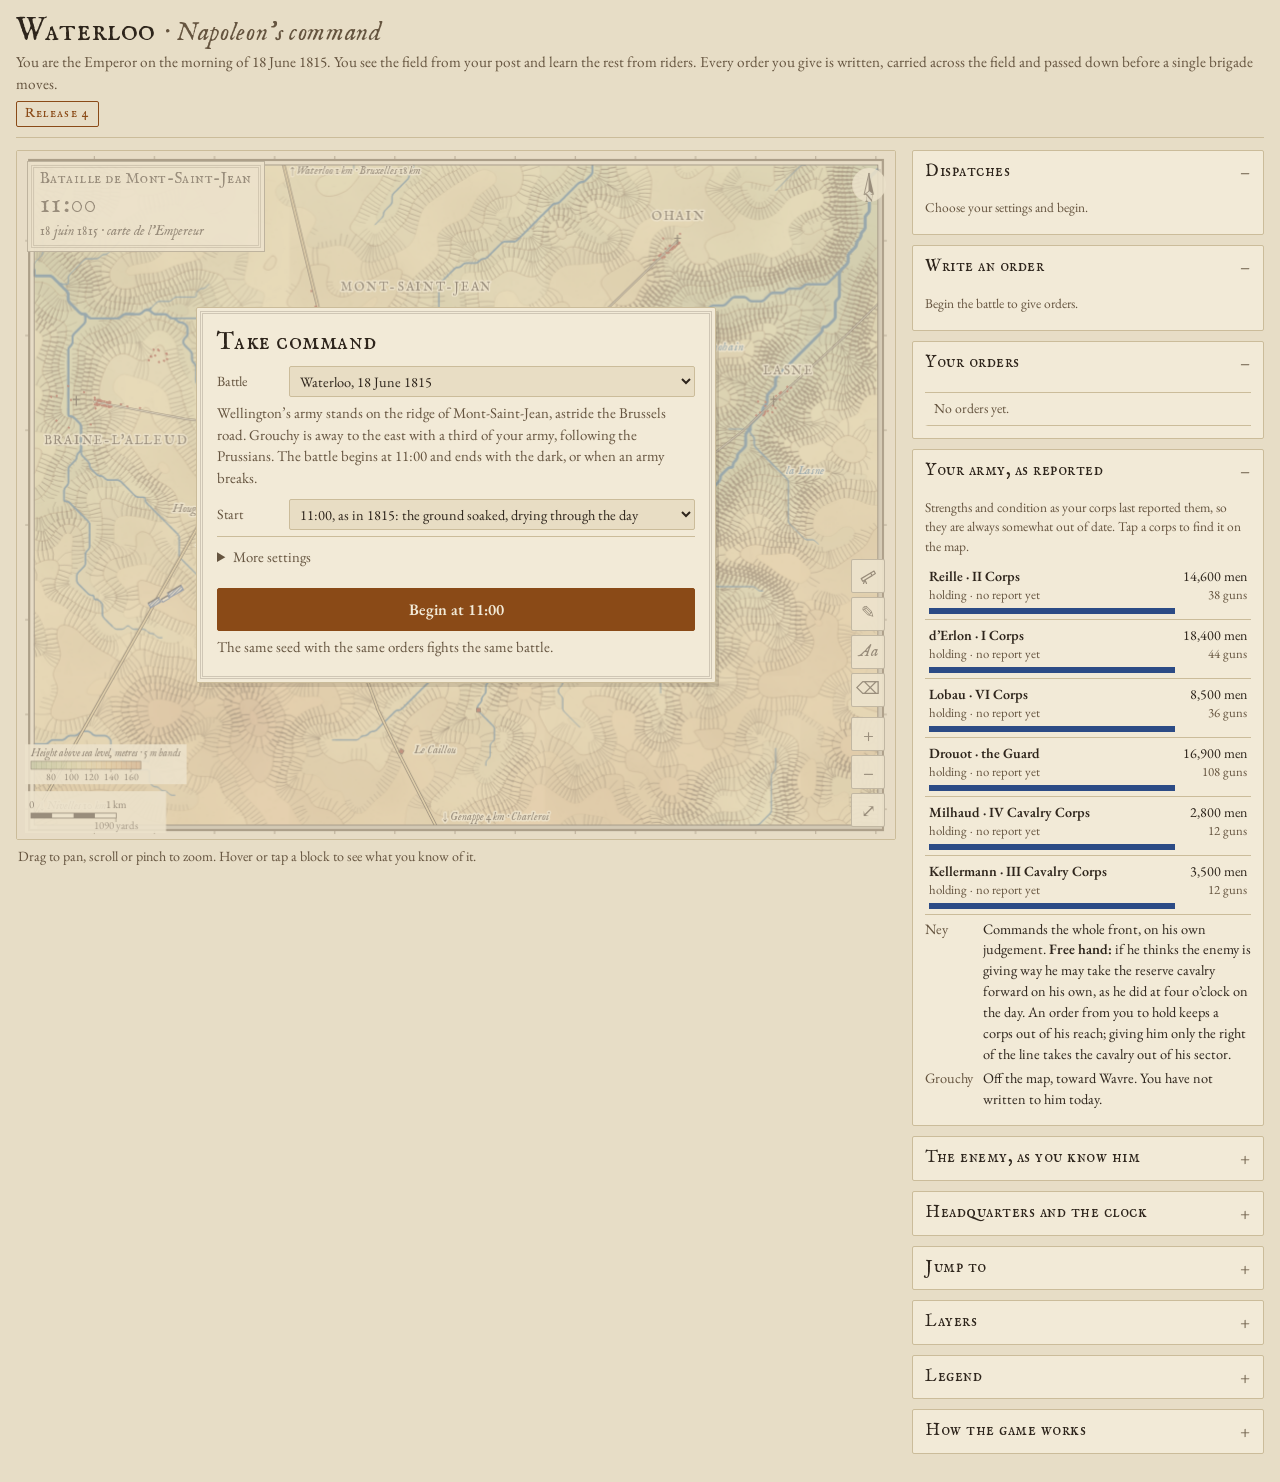
==== index.html @ 926ec971 "Release 4: campaign verdict, orders from the map, causes, and the view contract - stakes.js and a `s" ====
<!doctype html>
<html lang="en">
<head>
<meta charset="utf-8">
<meta name="viewport" content="width=device-width,initial-scale=1,viewport-fit=cover">
<title>Napoleon's Command</title>
<meta name="description" content="Command Napoleon's army at Ligny and Waterloo through riders, reports and orders.">
<meta name="theme-color" content="#e7ddc6" media="(prefers-color-scheme: light)">
<meta name="theme-color" content="#15110d" media="(prefers-color-scheme: dark)">
<meta name="apple-mobile-web-app-capable" content="yes">
<meta name="mobile-web-app-capable" content="yes">
<meta name="apple-mobile-web-app-title" content="Napoleon">
<meta name="apple-mobile-web-app-status-bar-style" content="default">
<link rel="manifest" href="manifest.webmanifest">
<link rel="icon" type="image/png" sizes="192x192" href="icons/icon-192.png">
<link rel="apple-touch-icon" href="icons/apple-touch-icon.png">
<style>
:root{color-scheme:light;padding-top:env(safe-area-inset-top,0px);padding-bottom:env(safe-area-inset-bottom,0px)}
body{margin:0}img{max-width:100%}[hidden]{display:none!important}
@font-face{font-family:'EB Garamond';font-style:normal;font-weight:400;font-display:swap;src:url([data-uri]) format('woff2')}
@font-face{font-family:'EB Garamond';font-style:normal;font-weight:500;font-display:swap;src:url([data-uri]) format('woff2')}
@font-face{font-family:'EB Garamond';font-style:normal;font-weight:600;font-display:swap;src:url([data-uri]) format('woff2')}
@font-face{font-family:'EB Garamond';font-style:italic;font-weight:400;font-display:swap;src:url([data-uri]) format('woff2')}
@font-face{font-family:'IM Fell English';font-style:normal;font-weight:400;font-display:swap;src:url([data-uri]) format('woff2')}
@font-face{font-family:'IM Fell English';font-style:italic;font-weight:400;font-display:swap;src:url([data-uri]) format('woff2')}
@font-face{font-family:'IM Fell English SC';font-style:normal;font-weight:400;font-display:swap;src:url([data-uri]) format('woff2')}
@font-face{font-family:'Monsieur La Doulaise';font-style:normal;font-weight:400;font-display:swap;src:url([data-uri]) format('woff2')}
</style>
</head>
<body>
<meta name="claude:viewport-fit-sides" content="cover">
<style>
:root{
  --bg:#e7ddc6; --fg:#2e251c; --fg-2:#65543f; --fg-3:#6f604b; --line:#cbbc9a; --panel:#f2ead7; --chip:#e8ddc4; --accent:#8a4a17; --focus:#2d4c86;
  --m-paper:#f3ead2; --m-ink:#392c20; --m-hach:#56412d; --m-contour:#9b7a52; --m-water:#3b6a8e; --m-wood:#98a468; --m-woodink:#4b5829;
  --m-build:#983828; --m-road:#e3c98f; --m-fr:#2c4b85; --m-al:#aa2f25; --m-pr:#24262a; --m-flag:#b0601c; --alarm:#a3290f; --m-alarm:#8c2410; --m-debate:#6c4a8a;
  --m-dead:74,50,28; --m-ok:#2e6a3a; --m-no:#b0302a;
  --serif:"EB Garamond", Garamond, "Iowan Old Style", "Palatino Linotype", Georgia, serif;
  --fell:"IM Fell English", "EB Garamond", Garamond, Georgia, serif;
  --fellsc:"IM Fell English SC", "IM Fell English", Garamond, Georgia, serif;
}
@media (prefers-color-scheme: dark){
  :root:not([data-theme="light"]){
    --bg:#15110d; --fg:#ebe0c8; --fg-2:#b9a98c; --fg-3:#9a8a72; --line:#3a3127; --panel:#1d1813; --chip:#2a231b; --accent:#dba45f; --focus:#9db4e0;
    --m-paper:#d5c7a4; --m-ink:#2f241a; --m-hach:#4a3725; --m-contour:#86683f; --m-water:#30597a; --m-wood:#7f8b50; --m-woodink:#3f4a20;
    --m-build:#86301f; --m-road:#cdb179; --m-fr:#24427a; --m-al:#9c281f; --m-pr:#1e2023; --m-flag:#9a5214; --alarm:#f08457; --m-alarm:#8c2410; --m-debate:#5d3e7a;
    --m-dead:58,38,20; --m-ok:#22582c; --m-no:#9c281f;
    color-scheme:dark;
  }
}
:root[data-theme="dark"]{
  --bg:#15110d; --fg:#ebe0c8; --fg-2:#b9a98c; --fg-3:#9a8a72; --line:#3a3127; --panel:#1d1813; --chip:#2a231b; --accent:#dba45f; --focus:#9db4e0;
  --m-paper:#d5c7a4; --m-ink:#2f241a; --m-hach:#4a3725; --m-contour:#86683f; --m-water:#30597a; --m-wood:#7f8b50; --m-woodink:#3f4a20;
  --m-build:#86301f; --m-road:#cdb179; --m-fr:#24427a; --m-al:#9c281f; --m-pr:#1e2023; --m-flag:#9a5214; --alarm:#f08457; --m-alarm:#8c2410; --m-debate:#5d3e7a;
  --m-dead:58,38,20; --m-ok:#22582c; --m-no:#9c281f;
  color-scheme:dark;
}
*{box-sizing:border-box}
body{background:var(--bg);color:var(--fg);font-family:var(--serif);font-size:16px;line-height:1.45;
  padding-left:max(16px, env(safe-area-inset-left, 0px));padding-right:max(16px, env(safe-area-inset-right, 0px));padding-block:14px 28px}
button,select,input{font:inherit;color:inherit}
.top{display:flex;flex-wrap:wrap;align-items:baseline;justify-content:space-between;gap:6px 24px;margin:0 auto 12px;max-width:1500px;border-bottom:1px solid var(--line);padding-bottom:10px}
.top h1{font-family:var(--fellsc);font-weight:400;font-size:clamp(1.45rem,2.6vw,2rem);letter-spacing:.02em;margin:0;line-height:1.1;text-wrap:balance}
.top h1 span{font-family:var(--fell);font-style:italic;color:var(--fg-2);font-size:.8em}
.top p{margin:2px 0 0;color:var(--fg-2);font-size:.95rem}
.stamp{font-family:var(--fellsc);font-size:.85rem;letter-spacing:.08em;color:var(--accent);border:1px solid var(--accent);padding:2px 8px;border-radius:2px;white-space:nowrap}
.layout{display:grid;grid-template-columns:minmax(0,1fr) 352px;gap:16px;max-width:1500px;margin:0 auto;align-items:start}
@media (max-width:980px){.layout{grid-template-columns:minmax(0,1fr)}}
.sheet{min-width:0}
.mapbox{position:relative;height:calc(100dvh - 150px);min-height:440px;border:1px solid var(--line);background:var(--bg);overflow:hidden;touch-action:none;border-radius:2px}
@media (max-width:980px){.mapbox{height:64dvh;min-height:360px}}
#map{display:block;width:100%;height:100%;cursor:grab}
#map.pan{cursor:grabbing}
#map.tool{cursor:crosshair}
.cartouche{position:absolute;left:10px;top:10px;max-width:min(330px,62%);padding:8px 12px 9px;background:color-mix(in srgb,var(--m-paper) 92%,transparent);border:1px solid color-mix(in srgb,var(--m-ink) 55%,transparent);outline:3px double color-mix(in srgb,var(--m-ink) 30%,transparent);outline-offset:-7px;color:var(--m-ink);pointer-events:none}
.cartouche b{display:block;font-family:var(--fellsc);font-weight:400;font-size:.98rem;letter-spacing:.03em;line-height:1.15}
.cartouche i{font-family:var(--fell);font-size:.86rem;display:block;margin-top:2px}
@media (max-width:560px){.cartouche{padding:5px 8px;max-width:58%}.cartouche b{font-size:.78rem}.cartouche i{display:none}}
.zoomctl{position:absolute;right:10px;bottom:12px;display:flex;flex-direction:column;gap:4px}
.zoomctl button{width:34px;height:34px;border:1px solid color-mix(in srgb,var(--m-ink) 50%,transparent);background:color-mix(in srgb,var(--m-paper) 94%,transparent);color:var(--m-ink);font-size:1.15rem;line-height:1;cursor:pointer;border-radius:2px}
.zoomctl button:hover{background:var(--m-paper)}
.zoomctl button:focus-visible,.panel button:focus-visible,.panel input:focus-visible,.panel select:focus-visible,.panel summary:focus-visible{outline:2px solid var(--focus);outline-offset:2px}
.modehint{position:absolute;left:50%;transform:translateX(-50%);bottom:12px;background:var(--m-ink);color:var(--m-paper);padding:5px 12px;font-size:.88rem;border-radius:2px;max-width:calc(100% - 110px);text-align:center}
.tip{position:absolute;pointer-events:none;z-index:5;max-width:300px;background:var(--m-paper);color:var(--m-ink);border:1px solid var(--m-ink);box-shadow:2px 3px 0 color-mix(in srgb,var(--m-ink) 22%,transparent);padding:7px 10px 8px;font-size:.88rem;line-height:1.35}
.tip b{font-family:var(--fellsc);font-weight:400;font-size:1.02rem;letter-spacing:.02em}
.tip .sub{color:color-mix(in srgb,var(--m-ink) 78%,transparent);font-style:italic}
.tip .conf{margin-top:3px;font-size:.8rem;color:var(--m-flag)}
.status{font-size:.88rem;color:var(--fg-2);padding:6px 2px 0;min-height:1.7em;font-variant-numeric:tabular-nums lining-nums}
.panel{display:flex;flex-direction:column;gap:10px;min-width:0}
.panel details{background:var(--panel);border:1px solid var(--line);border-radius:2px}
.panel summary{cursor:pointer;list-style:none;padding:9px 12px;font-family:var(--fellsc);font-size:1.06rem;letter-spacing:.03em;display:flex;justify-content:space-between;align-items:center;gap:8px}
.panel summary::-webkit-details-marker{display:none}
.panel summary::after{content:"+";font-family:var(--serif);color:var(--fg-3)}
.panel details[open] summary::after{content:"−"}
.panel .body{padding:0 12px 12px;font-size:.93rem}
.panel p{margin:.35em 0}
.small{font-size:.84rem;color:var(--fg-2)}
.checks{list-style:none;margin:0;padding:0;display:flex;flex-direction:column;gap:6px}
.checks button{width:100%;text-align:left;background:var(--chip);border:1px solid var(--line);padding:7px 10px;cursor:pointer;border-radius:2px;line-height:1.3}
.checks button:hover{border-color:var(--fg-3)}
.checks b{font-weight:600}
.checks span{display:block;font-size:.84rem;color:var(--fg-2);margin-top:1px}
.layers{display:grid;grid-template-columns:1fr 1fr;gap:4px 10px}
.layers label{display:flex;gap:7px;align-items:center;cursor:pointer;font-size:.92rem}
.layers input{accent-color:var(--accent)}
.seg{display:flex;border:1px solid var(--line);border-radius:2px;overflow:hidden;margin:4px 0 8px}
.seg button{flex:1;border:0;background:transparent;padding:6px 4px;cursor:pointer;font-size:.9rem;color:var(--fg-2)}
.seg button+button{border-left:1px solid var(--line)}
.seg button[aria-pressed="true"]{background:var(--chip);color:var(--fg);font-weight:600}
.row{display:flex;gap:8px;align-items:center;flex-wrap:wrap;margin:5px 0}
.row label{font-size:.88rem;color:var(--fg-2);min-width:68px}
.row select{flex:1;min-width:0;background:var(--chip);border:1px solid var(--line);padding:4px 6px;border-radius:2px}
.btns{display:flex;flex-wrap:wrap;gap:6px;margin-top:6px}
.btns button{background:var(--chip);border:1px solid var(--line);padding:4px 9px;border-radius:2px;cursor:pointer;font-size:.86rem}
.btns button:hover{border-color:var(--fg-3)}
.result{margin-top:8px;font-size:.9rem}
.result .verdict{font-family:var(--fellsc);font-size:1.02rem;letter-spacing:.02em}
.result svg{width:100%;height:auto;display:block;margin-top:6px;background:var(--m-paper);border:1px solid var(--line)}
.unitcard h3{font-family:var(--fellsc);font-weight:400;margin:2px 0 0;font-size:1.15rem}
.unitcard dl{display:grid;grid-template-columns:auto 1fr;gap:2px 10px;margin:6px 0 0;font-size:.9rem}
.unitcard dt{color:var(--fg-2)}
.unitcard dd{margin:0;font-variant-numeric:tabular-nums lining-nums}
table.forces{width:100%;border-collapse:collapse;font-size:.9rem;font-variant-numeric:tabular-nums lining-nums}
table.forces th,table.forces td{padding:3px 4px;border-bottom:1px solid var(--line);text-align:right}
table.forces th:first-child,table.forces td:first-child{text-align:left}
table.forces thead th{font-weight:600;color:var(--fg-2);font-size:.82rem}
.legend{display:grid;grid-template-columns:34px 1fr;gap:5px 9px;align-items:center;font-size:.88rem}
.legend canvas{width:34px;height:18px}
.notes{font-size:.86rem;color:var(--fg-2)}
.notes p{margin:.45em 0}
.notes b{color:var(--fg);font-weight:600}
.dot{display:inline-block;width:.7em;height:.7em;border-radius:50%;vertical-align:baseline;margin-right:4px}
.alarm{color:var(--alarm);font-weight:700;letter-spacing:.02em}
.disp .alarm{color:var(--m-alarm)}
.disp.alarmed{border-left:3px solid var(--m-alarm)}

:root{--p-fr:#2c4b85;--p-al:#aa2f25;--p-pr:#2a2c30;--ok:#2e6a3a;--bad:#a8322a}
@media (prefers-color-scheme: dark){:root:not([data-theme="light"]){--p-fr:#86a3dc;--p-al:#e07a6e;--p-pr:#cfc8bb;--ok:#86c48d;--bad:#e8857a}}
:root[data-theme="dark"]{--p-fr:#86a3dc;--p-al:#e07a6e;--p-pr:#cfc8bb;--ok:#86c48d;--bad:#e8857a}
.cartouche .clock{font-family:var(--fellsc);font-size:1.7rem;letter-spacing:.05em;line-height:1.05;margin:3px 0 1px;font-variant-numeric:tabular-nums lining-nums}
@media (max-width:560px){.cartouche .clock{font-size:1.25rem;margin:1px 0 0}}
@media (min-width:981px){.sheet{position:sticky;top:12px}}
/* ---- replay viewer additions ---- */
.dusk{position:absolute;inset:0;pointer-events:none;background:#0d1730;opacity:0;transition:opacity .6s}
.transport{display:flex;flex-wrap:wrap;gap:6px;margin:2px 0 8px}
.transport button{background:var(--chip);border:1px solid var(--line);padding:6px 11px;border-radius:2px;cursor:pointer;font-size:.92rem}
.transport button:hover:not(:disabled){border-color:var(--fg-3)}
.transport button.primary{background:var(--accent);border-color:var(--accent);color:var(--panel);font-weight:600;min-width:7.5em}
.transport button:disabled{opacity:.55;cursor:default}
.row input[type=number]{flex:1;min-width:0;width:6em;background:var(--chip);border:1px solid var(--line);padding:4px 6px;border-radius:2px;font-variant-numeric:tabular-nums lining-nums}
.row button{background:var(--chip);border:1px solid var(--line);padding:4px 9px;border-radius:2px;cursor:pointer;font-size:.86rem}
.chips{display:flex;flex-wrap:wrap;gap:4px;margin:8px 0 4px}
.chip{font-size:.8rem;padding:1px 8px 1px 6px;border:1px solid var(--line);border-radius:10px;background:var(--chip);white-space:nowrap;display:inline-flex;align-items:center;gap:5px}
.chip::before{content:"";width:.62em;height:.62em;border-radius:50%;border:1px solid var(--fg-3)}
.chip.fr::before{background:var(--p-fr);border-color:var(--p-fr)}
.chip.al::before{background:var(--p-al);border-color:var(--p-al)}
table.forces tr.mrow td{padding-top:0;text-align:left}
table.forces tbody tr:not(.mrow) td{border-bottom:0;padding-bottom:1px}
.mbar{position:relative;height:7px;background:var(--chip);border:1px solid var(--line);margin:2px 0 1px;overflow:visible}
.mbar i{position:absolute;left:0;top:0;bottom:0;transition:width .3s}
.mbar em{position:absolute;top:-3px;bottom:-3px;width:1px;background:var(--fg-3)}
table.moments{margin-top:10px}
table.moments td:nth-child(2){font-weight:600}
.events{list-style:none;margin:6px 0 0;padding:0;max-height:380px;overflow:auto;font-size:.88rem;border-top:1px solid var(--line)}
.events li{display:grid;grid-template-columns:3.1em minmax(0,1fr);gap:6px;padding:4px 4px 4px 6px;border-bottom:1px solid var(--line);border-left:3px solid transparent;cursor:default}
.events li[data-unit],.events li[data-sp]{cursor:pointer}
.events li[data-unit]:hover,.events li[data-sp]:hover{background:var(--chip)}
.events li time{color:var(--fg-3);font-variant-numeric:tabular-nums lining-nums}
.events li.imp span{font-weight:600}
.events li.secret span{font-style:italic;color:var(--fg-2)}
.events li.s-FR{border-left-color:var(--p-fr)}
.events li.s-AL{border-left-color:var(--p-al)}
.events li.s-PR{border-left-color:var(--p-pr)}
.events li.c-end span{font-family:var(--fellsc);font-weight:400;letter-spacing:.02em}
.tscroll{overflow-x:auto;margin:6px 0}
.cals{display:flex;flex-direction:column;margin:8px 0;border-top:1px solid var(--line)}
.cal{padding:6px 0 7px;border-bottom:1px solid var(--line)}
.cal-h{display:flex;justify-content:space-between;gap:10px;align-items:baseline;font-weight:600}
.cal-h em{font-style:normal;font-size:.82rem;white-space:nowrap;font-variant-numeric:tabular-nums lining-nums}
.cal-h em.ok{color:var(--ok)}.cal-h em.meh{color:var(--accent)}.cal-h em.bad{color:var(--bad)}.cal-h em.na{color:var(--fg-3);font-weight:400}
.cal-v{font-size:.88rem;font-variant-numeric:tabular-nums lining-nums}
.cal-t{font-size:.82rem;color:var(--fg-2)}
.panel ul.small{padding-left:1.1em;margin:.3em 0 .6em}
.panel ul.small li{margin:.2em 0}
.sectors{display:grid;grid-template-columns:1fr 1fr;gap:5px}
.sectors button{background:var(--chip);border:1px solid var(--line);padding:5px 8px;border-radius:2px;cursor:pointer;text-align:left;font-size:.88rem}
.sectors button:hover{border-color:var(--fg-3)}
.panel button:focus-visible,.panel input:focus-visible{outline:2px solid var(--focus);outline-offset:2px}
.inbox,.orders{list-style:none;margin:6px 0 0;padding:0;max-height:440px;overflow:auto;border-top:1px solid var(--line);font-size:.88rem}
.inbox li,.orders li{display:grid;grid-template-columns:3.1em minmax(0,1fr);gap:6px;padding:6px 4px 6px 6px;border-bottom:1px solid var(--line);border-left:3px solid transparent}
.inbox li time,.orders li time{color:var(--fg-3);font-variant-numeric:tabular-nums lining-nums}
.inbox li p,.orders li p{margin:.15em 0 0}
.inbox li b,.orders li b{font-weight:600}
.inbox li.decide{border-left-color:var(--accent)}
.inbox li.decide b::before{content:"★ ";color:var(--accent)}
.inbox li.k-sound b,.inbox li.k-sight b{font-style:italic;font-weight:500}
.inbox .lag{color:var(--fg-3);font-size:.8rem}
.chip2{display:inline-block;margin-left:6px;font-size:.75rem;padding:0 7px;border:1px solid var(--line);border-radius:8px;background:var(--chip);color:var(--fg-2);white-space:nowrap;vertical-align:1px}
.chip2.ok{color:var(--ok)}
.orders .bad{color:var(--bad)}
.orders li.st-lost b{text-decoration:line-through;color:var(--fg-2)}
.panel details.inner{background:transparent;border:0;border-top:1px solid var(--line);border-radius:0;margin-top:6px}
.panel details.inner summary{font-family:var(--serif);font-size:.92rem;font-weight:600;letter-spacing:0;padding:8px 0}

/* ---- the game screen ---- */
:root{--m-order:#7b2a9e;--order:#7b2a9e}
@media (prefers-color-scheme: dark){:root:not([data-theme="light"]){--m-order:#6f2391;--order:#c69be0}}
:root[data-theme="dark"]{--m-order:#6f2391;--order:#c69be0}
.mapbox{height:calc(100dvh - 210px)}
@media (max-width:980px){.mapbox{height:60dvh}}
.runbar{display:flex;flex-wrap:wrap;align-items:center;gap:8px;margin-top:8px;background:var(--m-paper);border:1px solid color-mix(in srgb,var(--m-ink) 45%,transparent);color:var(--m-ink);padding:6px 6px 6px 12px;border-radius:2px}
.runbar .runtxt{flex:1;min-width:0;font-size:.95rem;line-height:1.25;font-variant-numeric:tabular-nums lining-nums}
.runbar .runtxt b{font-family:var(--fellsc);font-weight:400;letter-spacing:.02em;font-size:1.08rem}
.runbar button{border:1px solid color-mix(in srgb,var(--m-ink) 50%,transparent);background:transparent;color:var(--m-ink);padding:8px 14px;border-radius:2px;cursor:pointer;font-size:.95rem;white-space:nowrap}
.runbar button.primary{background:var(--m-ink);color:var(--m-paper);border-color:var(--m-ink);font-weight:600;min-width:8em}
.runbar button:disabled{opacity:.5;cursor:default}
.runbar button:focus-visible{outline:2px solid var(--focus);outline-offset:2px}
@media (min-width:981px){.runbar .ghost{display:none}}
@media (max-width:560px){.runbar{padding-left:9px}.runbar .runtxt{font-size:.86rem}.runbar button{padding:8px 10px}}
.setup{position:absolute;inset:0;display:flex;align-items:flex-start;justify-content:center;padding:16px;overflow:auto;background:color-mix(in srgb,var(--bg) 55%,transparent);z-index:6}
.setupcard{margin:auto 0;width:min(520px,100%);background:var(--panel);border:1px solid var(--line);outline:3px double color-mix(in srgb,var(--fg) 18%,transparent);outline-offset:-7px;padding:18px 20px 14px;border-radius:2px;box-shadow:3px 4px 0 color-mix(in srgb,var(--fg) 12%,transparent)}
.setupcard h2{font-family:var(--fellsc);font-weight:400;font-size:1.5rem;margin:0 0 4px;letter-spacing:.02em}
.setupcard p{margin:.3em 0 .7em;color:var(--fg-2);font-size:.93rem}
.setupcard .row label{min-width:64px}
.setupcard select{font-size:.9rem}
.setupcard .begin{display:block;width:100%;margin:12px 0 4px;background:var(--accent);color:var(--panel);border:1px solid var(--accent);padding:9px;border-radius:2px;font-weight:600;font-size:1rem;cursor:pointer;font-family:var(--serif)}
.setupcard .begin:focus-visible,.setupcard select:focus-visible,.setupcard input:focus-visible,.setupcard button:focus-visible{outline:2px solid var(--focus);outline-offset:2px}
.setupcard .row button{background:var(--chip);border:1px solid var(--line);padding:4px 9px;border-radius:2px;cursor:pointer;font-size:.86rem}
.panel summary .count{font-family:var(--serif);font-size:.82rem;color:var(--accent);letter-spacing:0;margin-left:auto;margin-right:6px}
/* dispatches at a stop */
.stopcards{display:flex;flex-direction:column;gap:8px}
.stophead{font-size:.84rem;color:var(--fg-2);display:flex;justify-content:space-between;gap:8px;align-items:baseline;border-bottom:1px solid var(--line);padding-bottom:4px}
.stophead b{font-family:var(--fellsc);font-weight:400;font-size:1.02rem;color:var(--fg);letter-spacing:.02em}
.disp{background:var(--m-paper);color:var(--m-ink);border:1px solid color-mix(in srgb,var(--m-ink) 30%,transparent);border-left:3px solid color-mix(in srgb,var(--m-ink) 30%,transparent);padding:7px 10px 8px;border-radius:2px;font-size:.92rem;line-height:1.4}
.disp.decide{border-left-color:var(--m-flag)}
.disp header{display:flex;flex-wrap:wrap;justify-content:space-between;gap:2px 10px;align-items:baseline}
.disp header b{font-family:var(--fellsc);font-weight:400;font-size:1.02rem;letter-spacing:.02em}
.disp.decide header b::before{content:"★ ";color:var(--m-flag)}
.disp header time{font-size:.8rem;color:color-mix(in srgb,var(--m-ink) 75%,transparent);font-variant-numeric:tabular-nums lining-nums}
.disp p{margin:.3em 0 0}
.disp ul{margin:.3em 0 0;padding-left:1.1em}
.disp ul li{margin:.1em 0}
.disp.k-sound p,.disp.k-sight li,.disp.k-sight p{font-style:italic}
.dact{display:flex;flex-wrap:wrap;gap:6px;margin-top:6px}
.dact button{background:transparent;border:1px solid color-mix(in srgb,var(--m-ink) 40%,transparent);color:var(--m-ink);padding:2px 9px;border-radius:2px;cursor:pointer;font-size:.82rem}
.dact button:hover{background:color-mix(in srgb,var(--m-ink) 8%,transparent)}
.brief{background:var(--chip);border:1px solid var(--line);padding:9px 11px;border-radius:2px;font-size:.92rem}
.brief p{margin:.35em 0}
.brief ul{margin:.3em 0;padding-left:1.1em}
/* the order builder */
.ob .row label{min-width:72px}
.ob .row select{max-width:100%}
.ob .sub{margin:2px 0 6px 80px;font-size:.84rem;color:var(--fg-2)}
@media (max-width:420px){.ob .sub{margin-left:0}}
.ob .pickbtn,.ob .mini{background:var(--chip);border:1px solid var(--line);padding:4px 9px;border-radius:2px;cursor:pointer;font-size:.86rem;white-space:nowrap}
.ob .pickbtn[aria-pressed="true"]{background:var(--accent);color:var(--panel);border-color:var(--accent)}
.ob fieldset{border:1px solid var(--line);border-radius:2px;margin:8px 0;padding:4px 10px 8px}
.ob legend{font-size:.84rem;color:var(--fg-2);padding:0 4px}
.ob .checks2{display:grid;grid-template-columns:1fr;gap:2px;max-height:210px;overflow:auto;margin-top:4px}
.ob .checks2 label{display:flex;gap:7px;align-items:baseline;font-size:.88rem;cursor:pointer;min-width:0}
.ob .checks2 label span{color:var(--fg-2);font-size:.8rem;margin-left:auto;white-space:nowrap;padding-left:6px}
.ob .checks2 h4{margin:6px 0 1px;font-size:.8rem;font-weight:600;color:var(--fg-2);letter-spacing:.04em;text-transform:uppercase}
.ob input[type=checkbox],.ob input[type=radio]{accent-color:var(--accent)}
.ob .radios{display:flex;flex-wrap:wrap;gap:4px 14px;font-size:.9rem}
.ob .radios label{display:flex;gap:5px;align-items:center;cursor:pointer;min-width:0;color:var(--fg)}
.ob .cond{display:flex;flex-wrap:wrap;gap:6px;align-items:center;margin:4px 0;font-size:.9rem}
.ob .cond select{flex:0 1 auto;background:var(--chip);border:1px solid var(--line);padding:3px 5px;border-radius:2px;min-width:0;max-width:100%}
.ob .cond .x{background:transparent;border:0;color:var(--fg-3);cursor:pointer;font-size:1.05rem;padding:0 4px}
.ob .addc{display:flex;flex-wrap:wrap;gap:5px;margin-top:4px}
.preview{margin-top:10px;background:var(--m-paper);color:var(--m-ink);border:1px solid color-mix(in srgb,var(--m-ink) 35%,transparent);padding:9px 11px 10px;border-radius:2px}
.preview .otext{font-family:var(--fell);font-style:italic;font-size:1.02rem;line-height:1.35}
.preview .err{color:var(--m-no);font-size:.9rem}
.preview .meter{display:flex;align-items:center;gap:8px;margin-top:8px;font-size:.86rem;font-variant-numeric:tabular-nums lining-nums}
.preview .meter i{flex:1;height:7px;border:1px solid color-mix(in srgb,var(--m-ink) 40%,transparent);position:relative;background:transparent}
.preview .meter i b{position:absolute;left:0;top:0;bottom:0;background:var(--m-ink)}
.preview .times{font-size:.84rem;margin-top:5px;color:color-mix(in srgb,var(--m-ink) 80%,transparent)}
.preview .send{display:block;width:100%;margin-top:9px;background:var(--m-ink);color:var(--m-paper);border:1px solid var(--m-ink);padding:8px;border-radius:2px;font-weight:600;cursor:pointer;font-family:var(--serif);font-size:.98rem}
.preview .send:disabled{opacity:.45;cursor:default}
.preview .send:focus-visible{outline:2px solid var(--focus);outline-offset:2px}
.sentnote{font-size:.86rem;color:var(--ok);margin-top:6px}
/* orders and army */
.orders li.none{display:block;color:var(--fg-2);font-size:.86rem}
.ob .pickrow{margin:-2px 0 6px 80px}
@media (max-width:420px){.ob .pickrow{margin-left:0}}
.orders li .tear{margin-left:6px;background:transparent;border:1px solid var(--line);border-radius:2px;padding:0 7px;font-size:.78rem;cursor:pointer;color:var(--fg-2)}
.orders li.st-cancelled b{text-decoration:line-through;color:var(--fg-2)}
.armyt{width:100%;border-collapse:collapse;font-size:.88rem;font-variant-numeric:tabular-nums lining-nums}
.armyt td{padding:5px 4px;border-bottom:1px solid var(--line);vertical-align:top}
.armyt td:first-child{width:100%}
.armyt tr[data-corps]{cursor:pointer}
.armyt tr[data-corps]:hover td{background:var(--chip)}
.armyt .nm{font-weight:600}
.armyt .sm{display:block;font-size:.8rem;color:var(--fg-2)}
.armyt td.num{text-align:right;white-space:nowrap}
.cond3{display:flex;gap:2px;margin-top:3px}
.cond3 i{height:6px;display:block}
.cond3 .s{background:var(--p-fr)}.cond3 .h{background:color-mix(in srgb,var(--p-fr) 45%,transparent)}.cond3 .b{background:var(--line)}
.kv{display:grid;grid-template-columns:auto 1fr;gap:3px 10px;font-size:.9rem;margin:4px 0}
.kv dt{color:var(--fg-2)}
.kv dd{margin:0}
.verdict-g{font-family:var(--fellsc);font-size:1.35rem;line-height:1.15;letter-spacing:.02em;margin:2px 0}
.panel .body .bigbtn{display:block;width:100%;margin:10px 0 2px;background:var(--accent);color:var(--panel);border:1px solid var(--accent);padding:8px;border-radius:2px;font-weight:600;cursor:pointer;font-family:var(--serif);font-size:.98rem}
.hiddenlist{list-style:none;margin:6px 0 0;padding:0;font-size:.88rem;border-top:1px solid var(--line)}
.hiddenlist li{display:grid;grid-template-columns:3.1em minmax(0,1fr);gap:6px;padding:4px 2px;border-bottom:1px solid var(--line)}
.hiddenlist li time{color:var(--fg-3);font-variant-numeric:tabular-nums lining-nums}
.ordtab td{font-size:.84rem}
.ordtab td:first-child{min-width:12em}
.unitcard .tipcard>b{font-family:var(--fellsc);font-weight:400;font-size:1.12rem;letter-spacing:.02em}
.unitcard .sub{color:var(--fg-2);font-style:italic}
.unitcard .conf{font-size:.84rem;color:var(--accent);margin-top:3px}
.orders li[data-oid]{cursor:pointer}
.orders li[data-oid]:hover{background:var(--chip)}
.orders li.sel{background:var(--chip);border-left-color:var(--order)}
.orders li:focus-visible{outline:2px solid var(--focus);outline-offset:-2px}
.stepper{display:flex;flex-wrap:wrap;align-items:baseline;gap:1px 5px;margin:3px 0 1px;font-size:.78rem;color:var(--fg-3);font-variant-numeric:tabular-nums lining-nums}
.stepper i{font-style:normal;color:var(--fg-3)}
.stepper span.on{color:var(--fg-2)}
.stepper span.cur{color:var(--order);font-weight:600}
.disp.clickable{cursor:pointer}
.disp.clickable:hover{border-color:color-mix(in srgb,var(--m-ink) 55%,transparent)}
.disp.sel{outline:2px solid var(--m-flag);outline-offset:1px}
.disp li[data-li]{cursor:pointer;border-radius:2px;padding:0 3px;margin-left:-3px}
.disp li[data-li]:hover{background:color-mix(in srgb,var(--m-flag) 12%,transparent)}
.disp li.on{background:color-mix(in srgb,var(--m-flag) 22%,transparent)}
.dact .mapbtn{border-color:var(--m-flag);color:var(--m-ink)}
.dact .mapbtn[aria-pressed="true"]{background:var(--m-flag);color:var(--m-paper);border-color:var(--m-flag)}
.inbox li.clickable{cursor:pointer}
.inbox li.clickable:hover{background:var(--chip)}
.inbox li.sel{background:var(--chip);border-left-color:var(--accent)}
.unitcard .corpsbox{margin-top:8px;padding-top:7px;border-top:1px solid var(--line);font-size:.88rem}
.unitcard .corpsbox b{display:block;font-family:var(--fellsc);font-weight:400;font-size:1rem;letter-spacing:.02em}
.letter{background:var(--chip);border:1px solid var(--line);border-left:3px solid var(--order);padding:6px 9px;margin:4px 0 8px;font-size:.88rem;border-radius:2px}
.letter b{font-family:var(--fellsc);font-weight:400;font-size:1rem}
.letter ol{margin:3px 0 0;padding-left:1.3em}
.letter li{margin:2px 0}
.letter li.now{color:var(--order);font-style:italic}
.letter .x{background:transparent;border:0;color:var(--fg-3);cursor:pointer;font-size:1rem;padding:0 4px}
.preview .then{display:block;width:100%;margin-top:6px;background:transparent;color:var(--m-ink);border:1px solid color-mix(in srgb,var(--m-ink) 45%,transparent);padding:7px;border-radius:2px;cursor:pointer;font-family:var(--serif);font-size:.92rem}
.preview .then:focus-visible{outline:2px solid var(--focus);outline-offset:2px}
.stepno{display:block;font-size:.75rem;color:var(--order);letter-spacing:.04em;text-transform:uppercase;font-weight:600}
.otl{margin:2px 0 8px}
.otlsvg{width:100%;height:auto;display:block;font-family:var(--serif)}
.otlsvg .tk{stroke:var(--line);stroke-width:1}
.otlsvg .tkl{font-size:9px;fill:var(--fg-3);text-anchor:middle}
.otlsvg .lab{font-size:10px;fill:var(--fg-2)}
.otlsvg .row.sel .lab,.otlsvg .row.draft .lab{fill:var(--order);font-weight:600}
.otlsvg .hit{fill:transparent;cursor:pointer}
.otlsvg .row[data-oid]:hover .hit{fill:var(--chip)}
.otlsvg .sw{fill:var(--fg-3);opacity:.55}
.otlsvg .sr{fill:var(--order);opacity:.3}
.otlsvg .sp{fill:var(--order);opacity:.16}
.otlsvg .sc{fill:none;stroke:var(--order);stroke-dasharray:3 2;opacity:.8}
.otlsvg .open{stroke:var(--order);stroke-dasharray:2 3;opacity:.7}
.otlsvg .q{font-size:10px;fill:var(--fg-3);text-anchor:end}
.otlsvg .exr{stroke:var(--order);stroke-width:2}
.otlsvg .exd{fill:var(--panel);stroke:var(--order);stroke-width:1.4}
.otlsvg .ack{fill:none;stroke:var(--ok);stroke-width:1.8}
.otlsvg .real{fill:var(--order)}
.otlsvg .done{fill:var(--ok);stroke:var(--panel);stroke-width:1}
.otlsvg .now{stroke:var(--bad);stroke-width:1.4}
.otlkey{display:flex;flex-wrap:wrap;gap:2px 10px;font-size:.75rem;color:var(--fg-2);margin-top:2px}
.otlkey span{display:inline-flex;align-items:center;gap:4px}
.otlkey .k{display:inline-block;width:14px;height:7px}
.otlkey .k.sw{background:var(--fg-3);opacity:.55}.otlkey .k.sr{background:var(--order);opacity:.3}.otlkey .k.sp{background:var(--order);opacity:.16}.otlkey .k.sc{border:1px dashed var(--order)}.otlkey .k.exd{width:8px;height:8px;transform:rotate(45deg);border:1.4px solid var(--order)}.otlkey .k.real{background:var(--order)}
.viewbar{display:flex;align-items:center;gap:10px;flex-wrap:wrap;margin-top:6px}
.viewbar .vb-lab{font-family:var(--fellsc);font-size:.95rem;color:var(--accent);letter-spacing:.03em}
.viewbar .seg{margin:0;flex:1;min-width:240px;max-width:420px;background:var(--panel)}

/* 5e: clock controls beside Continue */
.runbar .rideon{display:flex;gap:6px;align-items:center;flex-wrap:wrap}
.runbar .rideon[hidden],.runbar select[hidden]{display:none}
.runbar select.speed{max-width:15em}
.runbar .stopkinds{flex-basis:100%;order:5;margin:2px 0 0;padding:6px 8px;border:1px dashed color-mix(in srgb,var(--m-ink) 35%,transparent);border-radius:2px;display:flex;flex-wrap:wrap;gap:4px 14px;font-size:.88rem}
.runbar .stopkinds[hidden]{display:none}
.runbar .stopkinds label{display:flex;gap:5px;align-items:center;cursor:pointer}
.runbar .stopkinds input{accent-color:var(--m-ink)}
.runbar select{font:inherit;font-size:.9rem;padding:6px 4px;background:var(--m-paper);color:var(--m-ink);border:1px solid color-mix(in srgb,var(--m-ink) 40%,transparent);border-radius:2px;max-width:12em}
.vh{position:absolute!important;width:1px;height:1px;overflow:hidden;clip:rect(0 0 0 0);clip-path:inset(50%);white-space:nowrap}
@media (max-width:700px){.runbar .rideon{order:3;flex-basis:100%}}
.preview .warn{color:var(--m-no)}

/* ---------- the after-action report (step 6) ---------- */
.aar{max-width:1500px;margin:18px auto 0;background:var(--panel);border:1px solid var(--line);border-radius:2px;padding:14px 18px 18px}
.aar-top{border-bottom:1px solid var(--line);padding-bottom:8px}
.aar h2{font-family:var(--fellsc);font-weight:400;font-size:1.5rem;letter-spacing:.02em;margin:0;text-wrap:balance}
.aar h3{font-family:var(--fellsc);font-weight:400;font-size:1.15rem;letter-spacing:.03em;margin:0 0 2px}
.aar-top p{margin:4px 0 0;max-width:75ch}
.aar-part{margin-top:16px}
.aar-part>p{max-width:80ch;margin:2px 0 6px}
.aar-chart{border:1px solid var(--line);background:var(--m-paper)}
.aarsvg{display:block;font-family:var(--serif)}
.aarsvg text{fill:var(--m-ink);font-size:11px}
.aarsvg .hr{stroke:color-mix(in srgb,var(--m-ink) 14%,transparent);stroke-width:1}
.aarsvg .hrl{font-size:10px;text-anchor:middle;fill:color-mix(in srgb,var(--m-ink) 70%,transparent);font-variant-numeric:tabular-nums lining-nums}
.aarsvg .sec{font-family:var(--fellsc);font-size:12.5px}
.aarsvg .sub,.aarsvg .rowl{font-size:10.5px;fill:color-mix(in srgb,var(--m-ink) 70%,transparent)}
.aarsvg .base{stroke:color-mix(in srgb,var(--m-ink) 35%,transparent)}
.aarsvg .ln{fill:none;stroke-width:2}
.aarsvg .ln.fr{stroke:var(--m-fr)}.aarsvg .ln.al{stroke:var(--m-al)}.aarsvg .ln.pr{stroke:var(--m-pr);stroke-dasharray:5 3}
.aarsvg .lnl{font-size:10.5px;font-weight:600}
.aarsvg .lnl.fr{fill:var(--m-fr)}.aarsvg .lnl.al{fill:var(--m-al)}.aarsvg .lnl.pr{fill:var(--m-pr)}
.aarsvg .ord .hit{fill:transparent}
.aarsvg .ord:hover .hit{fill:color-mix(in srgb,var(--m-ink) 7%,transparent)}
.aarsvg .ob{stroke:var(--m-order);stroke-width:3;stroke-linecap:round}
.aarsvg .ord.open .ob{stroke-dasharray:2 4;stroke-width:2}
.aarsvg .os{fill:var(--m-paper);stroke:var(--m-order);stroke-width:1.4}
.aarsvg .oa{fill:var(--m-order)}
.aarsvg .ol{font-size:10.5px}
.aarsvg .tr.h-FR{fill:var(--m-fr)}.aarsvg .tr.h-AL{fill:var(--m-al)}.aarsvg .tr.h-PR{fill:var(--m-pr)}.aarsvg .tr.h-no{fill:color-mix(in srgb,var(--m-ink) 25%,transparent)}
.aarsvg .kn{opacity:.45}.aarsvg .kn.h-FR{fill:var(--m-fr)}.aarsvg .kn.h-AL{fill:var(--m-al)}.aarsvg .kn.h-PR{fill:var(--m-pr)}.aarsvg .kn.h-no{fill:color-mix(in srgb,var(--m-ink) 25%,transparent)}
.aarsvg .lag{stroke:var(--m-flag);stroke-width:1.4;stroke-dasharray:3 2}
.aarsvg .tp circle{fill:var(--m-ink);stroke:var(--m-paper);stroke-width:1}
.aarsvg .tp.FR circle{fill:var(--m-fr)}.aarsvg .tp.AL circle{fill:var(--m-al)}.aarsvg .tp.PR circle{fill:var(--m-pr)}
.aarsvg .tp.known circle{fill:var(--m-paper);stroke:var(--m-flag);stroke-width:2}
.aarsvg .tp text{font-size:10.5px}
.whatif{min-width:760px}
.whatif td{vertical-align:top}
.whatif td:nth-child(5){text-align:left;max-width:30em}
.whatif tr.you td{background:var(--chip)}
.whatif tr.hist td:first-child{font-style:italic}
.whatif tr.wait td{color:var(--fg-3)}
.whatif .d{display:block;font-size:.78rem;color:var(--fg-2)}
.whatif .dg{display:block;font-size:.78rem}
.whatif .dg.up{color:var(--ok)}.whatif .dg.down{color:var(--bad)}
#aar-head p{max-width:80ch;margin:4px 0}
.small.ok{color:var(--ok)}.small.warn{color:var(--bad)}
.spin{display:inline-block;width:.8em;height:.8em;border:2px solid var(--line);border-top-color:var(--accent);border-radius:50%;vertical-align:-1px;margin-right:4px;animation:aarspin 1s linear infinite}
@keyframes aarspin{to{transform:rotate(360deg)}}
@media (prefers-reduced-motion:reduce){.spin{animation:none}}
.aar button{background:var(--chip);border:1px solid var(--line);padding:5px 11px;border-radius:2px;cursor:pointer;font-size:.9rem}
.aar button:hover{border-color:var(--fg-3)}
.aar button:focus-visible,.aar select:focus-visible{outline:2px solid var(--focus);outline-offset:2px}
.aar .row select{flex:0 1 auto;max-width:100%}
.luck{display:grid;grid-template-columns:repeat(auto-fit,minmax(min(100%,300px),1fr));gap:10px 24px}
.chips{display:flex;flex-wrap:wrap;gap:4px;margin:4px 0}
.gchip{font-size:.8rem;padding:1px 7px;border:1px solid var(--line);border-radius:2px;background:var(--chip);white-space:nowrap}
.gchip.g0,.gchip.g1{border-color:var(--bad);color:var(--bad)}
.gchip.g2,.gchip.g3{color:var(--fg-2)}
.gchip.g4,.gchip.g5,.gchip.g6{border-color:var(--ok);color:var(--ok)}
.gchip.wait{color:var(--fg-3)}
.btnrow{display:flex;flex-wrap:wrap;gap:8px}
.btnrow .bigbtn{flex:1 1 12em}
.panel .body .bigbtn.quiet{background:transparent;color:var(--accent)}
@media (max-width:560px){.aar{padding:12px 12px 14px}}

/* ---------- fight it out to the end ---------- */
.endbox{margin-top:8px;background:var(--panel);border:1px solid var(--line);border-radius:2px;padding:10px 12px}
.endbox>p{margin:0 0 6px;font-size:.93rem}
.endmodes{display:flex;flex-direction:column;gap:6px}
.endmodes label{display:flex;gap:8px;align-items:flex-start;cursor:pointer;font-size:.92rem}
.endmodes label.off{opacity:.55;cursor:default}
.endmodes input{margin-top:.3em;accent-color:var(--accent)}
.endmodes b{display:block;font-weight:600}
.endmodes i{display:block;font-style:normal;color:var(--fg-2);font-size:.85rem}
.endbox .btns{display:flex;gap:8px;margin-top:9px}
.endbox .btns .primary{background:var(--accent);color:var(--panel);border-color:var(--accent);font-weight:600}

/* ---------- 8a letters, 8d the staff ---------- */
:root{--script:"Monsieur La Doulaise","IM Fell English",Georgia,serif}
.disp.lt .lbody{font-family:var(--fell);font-size:.98rem;line-height:1.4}
.disp.lt .lbody p.sal{margin:.35em 0 .1em;font-style:italic}
.disp.lt .lbody ul{margin:.15em 0 0}
.disp.lt .lbody p.sig{margin:.2em 0 0;text-align:right;font-family:var(--script);font-size:1.45rem;line-height:1.1}
.oletter{font-family:var(--fell);color:var(--m-ink);line-height:1.35}
.oletter .ohead{font-size:.82rem;text-align:right;font-style:italic;opacity:.8}
.oletter .osal{margin-top:.35em;font-style:italic}
.oletter .obody{margin:.2em 0 0 1.2em;font-size:1.02rem}
.oletter .osig{text-align:right;font-family:var(--script);font-size:1.35rem;line-height:1.15;margin-top:.15em}
.disp.staff{background:var(--panel);color:var(--fg);border-color:var(--line);border-left:3px solid var(--accent)}
.disp.staff header b{font-family:var(--serif);font-weight:600;font-size:.92rem;letter-spacing:0}
.disp.staff header time{color:var(--fg-3)}
.disp.staff p{font-style:italic}

/* ---------- 8b the glass, 8c the pencil ---------- */
.penctl{position:absolute;right:10px;bottom:132px;display:flex;flex-direction:column;gap:4px}
.penctl button{width:34px;height:34px;border:1px solid color-mix(in srgb,var(--m-ink) 50%,transparent);background:color-mix(in srgb,var(--m-paper) 94%,transparent);color:var(--m-ink);font-size:1.05rem;line-height:1;cursor:pointer;border-radius:2px;display:flex;align-items:center;justify-content:center;font-family:var(--fell)}
.penctl button:hover{background:var(--m-paper)}
.penctl button[aria-pressed="true"]{background:var(--m-ink);color:var(--m-paper)}
.penctl button:focus-visible{outline:2px solid var(--focus);outline-offset:2px}
.pennote{position:absolute;display:flex;gap:4px;z-index:6;background:var(--m-paper);border:1px solid var(--m-ink);padding:4px;border-radius:2px;box-shadow:2px 3px 0 color-mix(in srgb,var(--m-ink) 22%,transparent)}
.pennote input{width:150px;font-family:var(--fell);font-style:italic;border:1px solid color-mix(in srgb,var(--m-ink) 40%,transparent);background:transparent;color:var(--m-ink);padding:3px 5px}
.pennote button{border:1px solid var(--m-ink);background:var(--m-ink);color:var(--m-paper);padding:3px 8px;cursor:pointer;border-radius:2px}
.glasscap{position:absolute;left:50%;transform:translateX(-50%);bottom:12px;width:min(560px,calc(100% - 110px));background:var(--m-paper);color:var(--m-ink);border:1px solid var(--m-ink);padding:8px 11px;font-size:.9rem;line-height:1.38;z-index:5;box-shadow:2px 3px 0 color-mix(in srgb,var(--m-ink) 22%,transparent)}
.glasscap p{margin:0 0 6px}
.glasscap b{font-family:var(--fellsc);font-weight:400;letter-spacing:.02em}
.glasscap button{border:1px solid var(--m-ink);background:transparent;color:var(--m-ink);padding:3px 10px;cursor:pointer;border-radius:2px;font-size:.86rem}
@media (max-width:560px){.glasscap{width:calc(100% - 64px);left:8px;transform:none;font-size:.84rem}.penctl{bottom:128px}}

/* ---------- 7 the umpire's review ---------- */
.rv-auto ul{margin:4px 0 8px;padding-left:1.2em;max-width:80ch}
.rv-auto li.warn{color:var(--bad)}
.rv-auto li.note{color:var(--fg-2)}
.rv-ev{margin:6px 0;max-width:90ch}
.rv-ev summary{cursor:pointer;font-size:.92rem}
.rv-ev ul{list-style:none;padding:0;margin:6px 0;max-height:320px;overflow:auto;border:1px solid var(--line)}
.rv-ev li{border-bottom:1px solid var(--line);padding:3px 6px;font-size:.88rem}
.rv-ev label{display:flex;gap:6px;align-items:baseline;cursor:pointer}
.rv-ev time{color:var(--fg-3);font-variant-numeric:tabular-nums lining-nums;min-width:3em}
.rv-lab{display:block;font-size:.88rem;color:var(--fg-2);margin-top:8px}
#rv-notes,.rv-out{width:100%;max-width:80ch;display:block;background:var(--bg);color:var(--fg);border:1px solid var(--line);border-radius:2px;padding:6px 8px;font:inherit;font-size:.92rem}
.rv-out{font-family:ui-monospace,Menlo,Consolas,monospace;font-size:.75rem;margin-top:6px}

/* release 4: the campaign verdict, causes, the order strip on the map, and the fold of settings */
.stakes{margin:8px 0 10px;padding:9px 11px;border:1px solid var(--line);border-left:4px solid var(--accent);background:color-mix(in srgb,var(--accent) 6%,var(--panel))}
.stakes-t{font-family:var(--fell);font-size:1.12rem;line-height:1.25;margin:0 0 4px;display:flex;flex-wrap:wrap;gap:4px 10px;align-items:baseline}
.stakes-k{font-size:.74rem;letter-spacing:.08em;text-transform:uppercase;color:var(--fg-2);font-family:var(--serif);flex:1 0 100%}
.stakes-s{margin-left:auto;font-family:var(--serif);font-weight:600;font-size:.98rem;white-space:nowrap}
.stakes .small{padding-left:0;margin:.25em 0}
.brief-stakes{margin-top:.6em;padding-top:.55em;border-top:1px solid var(--line)}
details.why{display:block;margin-top:2px}
details.why>summary{cursor:pointer;font-size:.8rem;color:var(--accent);padding:2px 0;list-style:none;display:inline-block;min-height:24px}
details.why>summary::-webkit-details-marker{display:none}
details.why>summary::before{content:"why? "}
details.why[open]>summary::before{content:"why: "}
details.why ol{margin:2px 0 6px;padding:5px 8px;border-left:2px solid var(--line);font-size:.84rem;color:var(--fg-2)}
details.more{margin:6px 0 2px;border-top:1px solid var(--line)}
details.more>summary{cursor:pointer;padding:9px 0;font-size:.92rem;color:var(--fg-2);min-height:28px}
.strip{position:absolute;left:50%;transform:translateX(-50%);bottom:12px;width:min(520px,calc(100% - 110px));background:var(--m-paper);color:var(--m-ink);border:1px solid var(--m-ink);padding:8px 10px;font-size:.92rem;line-height:1.3;z-index:6;box-shadow:2px 3px 0 color-mix(in srgb,var(--m-ink) 22%,transparent)}
.strip-t{display:flex;gap:8px;align-items:flex-start;justify-content:space-between}
.strip-b{display:flex;flex-wrap:wrap;gap:6px;margin-top:7px}
.strip button{font-family:var(--serif);font-size:.95rem;min-height:40px;padding:6px 12px;border:1px solid var(--m-ink);background:transparent;color:var(--m-ink);border-radius:2px;cursor:pointer;flex:1 1 auto}
.strip button.go{background:var(--m-ink);color:var(--m-paper);font-weight:600}
.strip button.quiet{border-color:color-mix(in srgb,var(--m-ink) 40%,transparent);flex:0 1 auto}
.strip button:disabled{opacity:.45;cursor:default}
.strip button.strip-x{flex:0 0 auto;min-height:32px;min-width:32px;padding:0 8px;border:0;font-size:1.2rem;line-height:1;margin:-4px -6px 0 0}
.strip .err{color:var(--m-no);font-size:.86rem;margin-top:4px}
@media (max-width:640px){.strip{width:calc(100% - 64px);left:8px;transform:none}}
</style>

<div id="game-root">
<header class="top">
  <div>
    <h1 id="g-h1">Waterloo <span>· Napoleon’s command</span></h1>
    <p id="g-lead">You are the Emperor on the morning of 18 June 1815. You see the field from your post and learn the rest from riders. Every order you give is written, carried across the field and passed down before a single brigade moves.</p>
  </div>
  <span class="stamp">Release 4</span>
</header>

<main class="layout">
  <section class="sheet">
    <div class="mapbox" id="mapbox">
      <canvas id="map" role="img" aria-label="Napoleon's staff map of the Waterloo battlefield: his own corps where they last reported, and the enemy where he was last seen."></canvas>
      <div class="dusk" id="dusk"></div>
      <div class="cartouche"><b id="g-cart">Bataille de Mont-Saint-Jean</b><div class="clock" id="clock" aria-live="off"></div><i id="cartsub">18 juin 1815 · carte de l’Empereur</i></div>
      <div class="zoomctl">
        <button id="zin" aria-label="Zoom in">+</button>
        <button id="zout" aria-label="Zoom out">−</button>
        <button id="zfit" aria-label="Show whole sheet">⤢</button>
      </div>
      <div class="penctl" id="penctl" role="toolbar" aria-label="Your pencil and glass">
        <button type="button" id="glassbtn" aria-pressed="false" aria-label="Look through the glass" title="Look through the glass"><svg viewBox="0 0 24 24" width="18" height="18" aria-hidden="true"><path d="M3 15.5 L15.5 8 L17.5 11.5 L5 19 Z M15.5 8 L20 5.4 L21.8 8.6 L17.5 11.5 M8 17.4 L10 22 M8 17.4 L6 22" fill="none" stroke="currentColor" stroke-width="1.6" stroke-linejoin="round" stroke-linecap="round"/></svg></button>
        <button type="button" data-pen="line" aria-pressed="false" aria-label="Draw in pencil" title="Draw in pencil">✎</button>
        <button type="button" data-pen="note" aria-pressed="false" aria-label="Write a note on the map" title="Write a note on the map"><i>Aa</i></button>
        <button type="button" data-pen="rub" aria-pressed="false" aria-label="Rub out a mark" title="Rub out a mark">⌫</button>
      </div>
      <form class="pennote" id="pennote" hidden><label class="vh" for="pennote-in">Note</label><input id="pennote-in" maxlength="60" placeholder="Write a note" autocomplete="off"><button type="submit">Write</button></form>
      <div class="glasscap" id="glasscap" hidden aria-live="polite"></div>
      <div class="modehint" id="modehint" hidden></div>
      <div class="strip" id="strip" hidden></div>
      <div class="tip" id="tip" hidden></div>
      <div class="setup" id="setup">
        <form class="setupcard" id="setupform">
          <h2>Take command</h2>
          <div class="row"><label for="s-battle">Battle</label><select id="s-battle"></select></div>
          <p id="s-intro">Wellington’s army stands on the ridge of Mont-Saint-Jean, astride the Brussels road. Grouchy is away to the east with a third of your army, following the Prussians. The battle begins at 11:00 and ends with the dark, or when an army breaks.</p>
          <div class="row"><label for="s-scen">Start</label>
            <select id="s-scen"><option value="1100">11:00, as in 1815: the ground soaked, drying through the day</option><option value="0500">05:00, dawn: the army still coming up, the ground soaked</option><option value="dry">11:00, but dry: what if it had not rained?</option></select></div>
          <details class="more" id="s-more"><summary>More settings</summary>
          <div class="row"><label for="s-hist">History</label>
            <select id="s-hist"><option value="uncertain">Historical, with uncertainty</option><option value="strict">Strict history</option><option value="open">Open: wider swings</option></select></div>
          <div class="row"><label for="s-staff">Staff</label>
            <select id="s-staff"><option value="soult">Soult: orders take 5–15 minutes to write, one rider each</option><option value="berthier">Berthier: 3–8 minutes, two or three riders</option></select></div>
          <div class="row"><label for="s-sil">Silence</label>
            <select id="s-sil"><option value="20">The duty officer reports after 20 quiet minutes</option><option value="30">… after 30 quiet minutes</option><option value="45" selected>… after 45 quiet minutes</option><option value="60">… after 60 quiet minutes</option></select></div>
          <div class="row"><label for="s-map">Your map</label>
            <select id="s-map"><option value="napoleon">Napoleon’s map: only what he knew (realism)</option><option value="umpire">The umpire’s map: see everything as it happens</option></select></div>
          <div class="row"><label for="s-stop">Clock</label>
            <select id="s-stop"><option value="all">Stops for news, gathered over up to 15 minutes (8 for ★)</option><option value="decide">Stops only for dispatches marked ★</option></select></div>
          <div class="row"><label for="s-seed">Seed</label><input id="s-seed" type="number" min="0" step="1" inputmode="numeric"><button type="button" id="s-rnd">Random</button></div>
          </details>
          <button type="submit" class="begin" id="s-go">Begin at 11:00</button>
          <p class="small">The same seed with the same orders fights the same battle.</p>
        </form>
      </div>
    </div>
    <div class="runbar" id="runbar">
      <span class="runtxt" id="runtxt" aria-live="polite"></span>
      <span class="rideon" id="rideon" hidden><label class="vh" for="r-stop">When to stop the clock</label><select id="r-stop"><option value="all">Stop for news</option><option value="alarm">Stop for !! and ★</option><option value="decide">Stop for ★ only</option><option value="custom">Stop for…</option></select><fieldset class="stopkinds" id="r-custom" hidden></fieldset><label class="vh" for="r-to">Ride on to</label><select id="r-to"></select><button id="r-go" type="button">Ride on</button></span>
      <label class="vh" for="r-speed">Speed of the clock</label><select id="r-speed" class="speed" title="Speed of the clock (keys , and .)"></select>
      <button id="readbtn" class="ghost">Read</button>
      <button id="go" class="primary">Continue</button>
    </div>
    <div class="endbox" id="endbox" hidden>
      <p><b>Fight it out to the end.</b> The clock runs to nightfall without stopping, and you give no more orders. The after-action report follows.</p>
      <div class="endmodes" id="endmodes" role="radiogroup" aria-label="Who commands from here"></div>
      <div class="btns"><button id="end-go" type="button" class="primary">Fight it out</button><button id="end-no" type="button">Cancel</button></div>
    </div>
    <div class="viewbar" id="viewbar" hidden>
      <span class="vb-lab">Umpire’s map mode</span>
      <div class="seg" id="viewseg2" role="group" aria-label="Whose map"><button data-view="napoleon">Your map</button><button data-view="truth">Umpire’s</button><button data-view="compare">Both</button></div>
    </div>
    <div class="status" id="status">Drag to pan, scroll or pinch to zoom. Hover or tap a block to see what you know of it.</div>
  </section>

  <aside class="panel">
    <details open id="verdictBox" hidden>
      <summary>The verdict</summary>
      <div class="body" id="verdict"></div>
    </details>

    <details open id="dispBox">
      <summary>Dispatches <span class="count" id="dispcount"></span></summary>
      <div class="body">
        <div id="stopcards" class="stopcards"></div>
        <details class="inner" id="earlierBox"><summary>Earlier dispatches</summary><ol class="inbox" id="inbox"></ol></details>
      </div>
    </details>

    <details open id="obBox">
      <summary>Write an order</summary>
      <div class="body" id="ob"></div>
    </details>

    <details open>
      <summary>Your orders</summary>
      <div class="body"><div class="otl" id="otl"></div><ol class="orders" id="orders"></ol></div>
    </details>

    <details open>
      <summary>Your army, as reported</summary>
      <div class="body" id="army"></div>
    </details>

    <details>
      <summary>The enemy, as you know him</summary>
      <div class="body" id="enemy"></div>
    </details>

    <details>
      <summary>Headquarters and the clock</summary>
      <div class="body" id="hqbox"></div>
    </details>

    <details id="umpBox" hidden>
      <summary>Umpire’s log</summary>
      <div class="body"><p class="small">What really happened, newest first. Only in umpire’s map mode; nobody in your army knows these things yet.</p><ol class="hiddenlist" id="umplog"></ol></div>
    </details>

    <details open id="unitDetails" hidden>
      <summary>Selected</summary>
      <div class="body unitcard" id="unitcard"></div>
    </details>

    <details>
      <summary>Jump to</summary>
      <div class="body"><div class="sectors" id="sectors"></div></div>
    </details>

    <details>
      <summary>Layers</summary>
      <div class="body"><div class="layers" id="layers"></div></div>
    </details>

    <details>
      <summary>Legend</summary>
      <div class="body"><div class="legend" id="legend"></div></div>
    </details>

    <details>
      <summary>How the game works</summary>
      <div class="body notes">
        <p><b>Your map is your belief.</b> Your own corps are drawn where they last reported. The enemy is drawn where he was last seen, from your post or in a report, and fades as the news ages; dotted rings show how far moving troops may have gone since. A <b>?</b> marks troops nobody has identified. Nothing on this map comes from the umpire until the battle ends.</p>
        <p><b>When the clock stops.</b> News reaches you as corps reports, prisoners, the duty officer, guns heard in a new quarter, and things you see from your post: an attack going in, a brigade running, a farm changing hands, a cavalry charge, the enemy wavering. So that riders arriving close together make one stop, the clock runs on for up to 15 minutes after the first news, or 8 minutes after a ★ dispatch, and then stops with everything that has come in. Starred dispatches are the ones that most likely call for a decision: news you did not already have. Beside Continue you can switch to stopping only for ★, or ride on to a time and stop only for ★. You can always stop the clock by hand.</p>
        <p><b>Orders.</b> Choose who, what and where; you can also say which brigades, how, and on what conditions. Each condition or instruction lowers the order’s clarity (rules doc: one action and one objective score 0.95; each condition costs 0.08, each instruction 0.03, urgency 0.15). A recipient misreads an order with chance (1 − clarity) × (1 − his skill) × 0.5. The order is written by your staff, carried by a rider who can be shot or captured, and passed down by the corps commander in 10–20 minutes. You learn it arrived when he acknowledges it in his next report.</p>
        <p><b>Orders on the map.</b> While you write an order, the brigades it goes to are picked out and everyone else is dimmed, and a bold violet arrow shows where it sends them. Every order you have sent stays on the map, drawn by how far it has got as far as you know: dashed while you have had no word, long dashes once it is acknowledged, solid once a report shows the brigades doing it, then faded when done. For a move, a dashed outline shows where you expect them to end up; it goes once they report there. Tap an order in your list to find it on the map.</p>
        <p data-help="steps"><b>Letters with several steps.</b> After writing a step, choose “Add a next step for …” to give the same commander a next step in the same letter: bombard Hougoumont, then attack it 45 minutes after the guns open, say. One rider carries the letter and he acknowledges it once. A next step can wait until an earlier one begins or is done, plus a delay you choose. A bombardment “begins” when its guns first fire, not when the order is read: guns that must first move up can take half an hour or more, and if they have not opened 45 minutes after the order was read he takes it as begun. Any order can also wait until a given battery has fired on a given place for so many minutes; only fire on that very place counts, so the preview warns you if no order of yours has those guns firing there. He judges “done” by what his own brigades report, so it can be late. Each extra step lowers clarity by 0.05 and adds 30% to the writing time (my estimates).</p>
        <p><b>The timeline.</b> Under Your orders, each live order is a row against the clock: written, riding, passed down, waiting on its conditions, and the expected start (◇). Ticks mark acknowledgements and the solid bar starts when a report says they are doing it. A condition you cannot time, such as a farm changing hands, leaves the row open. The order you are drafting shows as well, before you send it.</p>
        <p><b>Dispatches on the map.</b> Tap a dispatch, or one line of what you saw, to see on the map what it told you: the enemy bodies it reported ringed in orange, your brigades it concerned picked out, dotted arrows for anything that has moved since you last heard of it, farms that changed hands, and for guns or musketry heard, the bearing from your post. Tap it again, or tap open ground, to clear it.</p>
        <p><b>Orders from the map.</b> Tap one of your brigades and a strip opens on the map for its commander: Attack, Advance or Hold. Tap the place (a tap near a named place takes the place; anywhere else marks the point) and send. The strip writes the same order the form does, so anything it cannot say (which brigades, the formation, conditions, a letter of several steps) is under More.</p>
        <p><b>The campaign’s verdict.</b> The field’s result says who held the ground. Beside it the verdict says what the day meant for your campaign, with a score out of 100: a quiet draw that leaves the allied armies joined is a day lost. The briefing says what the day demands before you begin. The tiers and points are estimates that rank results; they are not history.</p>
        <p><b>Why it happened.</b> In the umpire’s log, and in the turning points after the battle, tap “why?” under an entry to see what caused it and, for a brigade that broke, what fire cost it in the half hour before and from whom. Napoleon’s map never shows this during the battle: he did not know it.</p>
        <p><b>Tapping the map.</b> Tap one of your brigades to pick out its whole corps and see what you last heard of it and your latest order to it. Tap an enemy body to ring every body known to belong to the same corps. Tap open ground to clear every highlight.</p>
        <p><b>Two ways to play.</b> On Napoleon’s map (realism) you see only what he knew. On the umpire’s map you also see every brigade where it really is, the riders on the road, the arrivals due off the map and the umpire’s log, and can switch between the two maps or lay one over the other. Orders, riders and reports work the same way in both; only what you can see changes.</p>
        <p data-help="ney"><b>Ney.</b> At the start Marshal Ney commands the whole front line, as he did on the day, and acts on his own judgement. Give him a sector and a goal and he will feed fresh brigades at it; tell him to hand the front back and his own initiatives stop. While his sector includes the cavalry (the whole front, the centre or the left) he may take the reserve cavalry forward on his own if he thinks the enemy is giving way, and once La Haye Sainte is taken he will push what infantry and horse guns he can find at the allied centre. You will see it happen from your post and he explains himself in his next report. To keep a corps out of his hands, order it to hold: brigades you have told to hold stay where they are until another order of yours moves them. Your army panel shows how free his hand is.</p>
        <p data-help="post"><b>Your post.</b> You start at Rossomme (at Le Caillou if you start at 05:00). Moving forward lets you see more and shortens the riders’ journeys; the knoll by La Haye Sainte is under fire. Your staff can also send an aide to look at a place for you.</p>
        <p><b>The glass.</b> Tap the telescope beside the map, then a place. The map closes in on it inside the eyepiece: ground you cannot see from your post (behind a crest, in a hollow, under smoke, beyond the day’s light) is shaded, and only what you yourself saw there in the last twenty minutes is ringed. It is worked out from your record and the lie of the land; it never shows you more than your own eyes did, and looking changes nothing.</p>
        <p><b>Your pencil.</b> ✎ draws on the map with a finger or the mouse (two fingers still pan and zoom), <i>Aa</i> writes a short note where you tap, and ⌫ rubs out the mark you tap. Nothing in the battle reads your marks; your notes go into the after-action report.</p>
        <p><b>Letters and the staff.</b> Orders go out as the letters Soult’s office wrote, in the Emperor’s name over the major-général’s signature, and reports come in as their writers signed them; switch to plain text under Headquarters. At the stops Soult, Drouot or an aide may speak up. They speak only from what headquarters knows, so, like the real staff, they are sometimes wrong. Nothing they say changes the battle.</p>
        <p><b>!! on the map.</b> Quick events you see from headquarters (a new or renewed attack, a cavalry charge, a line breaking or running, the enemy close to headquarters) are marked !! in the notices and on the map, where the mark fades over twenty minutes. Click or tap a mark to open its notice. “Stop for !! and ★” beside Continue stops the clock within four minutes of one.</p>
        <p><b>The map.</b> In the headquarters panel you can change the Emperor’s paper map for a colour map with relief. It shows the same knowledge; only the look changes.</p>
        <p data-help="fight"><b>Fighting it out, and retreating.</b> “To the end…” beside Ride on runs the clock to nightfall with no more stops: the front left to Ney, Napoleon’s own orders from that hour, or no more orders at all. To break off, write to <i>The whole army (general retreat)</i>: each corps commander gets a letter, makes for the high road and marches off toward Charleroi as it arrives, with the Guard or Lobau as rearguard at Rossomme. The enemy sees it within half an hour and follows; Blücher drives for the road. The battle is then judged on what you bring away.</p>
        <p><b>An army’s nerve.</b> Each army’s will to fight wears down with the men it loses, with brigades seen breaking, and with the day’s great events: a farm lost, the crest taken, the Prussians coming in, the Guard thrown back. An army whose nerve goes breaks, brigade after brigade. You are never shown a number; your staff will tell you when the returns are heavy.</p>
        <p><b>The end.</b> The battle ends at dark (about 21:30), forty minutes after an army breaks, or once a French retreat has left the field. Then the umpire’s map is opened and you see what really happened, what you were never told, and how your orders fared. Below the map, the after-action report sets the day out hour by hour against what you knew and when, fights your battle again in the background without each of your orders, with the orders that mattered most sent sooner, and with Napoleon’s own orders, and can fight your orders on other days to show how much was the dice. You can go back to any stop and fight on from there.</p>
        <p><b>The umpire’s review.</b> At the end the umpire lists anything that looks wrong: figures far outside 1815, a farm changing hands again and again, orders that stuck. Tick any turning point that looks wrong to you and add a note, then save it for Claude (on the published page) or copy it to paste into a conversation. It carries your seed, settings and orders, so the same battle can be fought again to see what happened.</p>
        <p data-help="offline"><b>Without a signal.</b> The same game is at <a href="https://darter365.github.io/waterloo/" target="_blank" rel="noopener">darter365.github.io/waterloo</a>. Open it once in Safari (or Chrome), then Share → Add to Home Screen; after that it opens from its icon with no signal, after-action report and all. Reviews made there can be copied, not saved.</p>
        <p data-help="limits"><b>Limits.</b> Not in the game: Grouchy’s wing beyond what his replies tell you, and the night retreat after 21:30. The 05:00 bivouacs and the times the corps come up are estimates. The engine is calibrated against history with Napoleon’s own orders; it is not a prediction of what would happen if you did something different.</p>
      </div>
    </details>
  </aside>
</main>

<section class="aar" id="aar" hidden aria-labelledby="aar-h">
  <header class="aar-top"><h2 id="aar-h">After-action report</h2><p id="aar-sum"></p></header>
  <div class="aar-part">
    <h3>The day, hour by hour</h3>
    <p class="small">What really happened, set against what you knew and when. Point at anything for its time.</p>
    <div class="tscroll aar-chart" id="aar-chart"></div>
  </div>
  <div class="aar-part">
    <h3>What if?</h3>
    <p class="small">The same battle is fought again in the background with one thing changed: one of your orders left out, the orders that mattered most sent half an hour sooner, or Napoleon’s own orders instead of yours. The dice fall the same way until the change makes a difference; after that the battles go their own way. One re-run is one possible day, not a law.</p>
    <div id="aar-head"></div>
    <p class="small" id="aar-prog" aria-live="polite"></p>
    <div id="aar-check"></div>
    <div class="tscroll"><table class="forces whatif" id="aar-table"></table></div>
  </div>
  <div class="aar-part">
    <h3>Skill or the dice?</h3>
    <div id="aar-luck"></div>
  </div>
  <div class="aar-part">
    <h3>The umpire’s review</h3>
    <div id="aar-review"></div>
  </div>
  <div class="aar-part">
    <h3>Fight it again from a moment</h3>
    <div id="aar-again"></div>
  </div>
</section>

</div>
<script id="src-packs-registry">
/* The pack registry: eras, nations, leaders and battles are data, registered here and resolved into one battle the engine can run.
   Nothing in a pack is code the sim depends on for its rules; a battle names its era, the nations it uses and the leaders it places,
   and the engine reads only what this resolver hands it. (Engine roadmap, phase 1.) */
(function (root) {
'use strict';
const P = root.WPacks || (root.WPacks = { eras: {}, nations: {}, leaders: {}, battles: {}, oobs: {}, maps: {}, resolved: {} });
P.oobs = P.oobs || {}; P.maps = P.maps || {};
/* (4c) a terrain pack (made by tools/map.js from survey files): the field's grid, heights and features. P.terrain(id) gives it ready for a
   battle's map: heights unpacked (16-bit decimetres) and the conversions between latitude-longitude and map metres built from its corner. */
P.terrain = function (id) {
  const T = P.maps[id]; if (!T) return null;
  if (T._W) return T._W;
  const bin = typeof atob === 'function' ? atob(T.TB64) : Buffer.from(T.TB64, 'base64').toString('binary');
  const dv = new DataView(new ArrayBuffer(bin.length)); for (let i = 0; i < bin.length; i++) dv.setUint8(i, bin.charCodeAt(i));
  const H = new Float32Array(T.NX * T.NY); for (let i = 0; i < H.length; i++) H[i] = dv.getInt16(i * 2, true) / 10;
  const { LAT0, LON0, MLAT, MLON } = T, ll2m = (lat, lon) => [(lon - LON0) * MLON, (LAT0 - lat) * MLAT], m2ll = (x, y) => [LAT0 - y / MLAT, LON0 + x / MLON];
  const W = Object.assign({}, T, { H, ll2m, m2ll }); delete W.TB64; delete W.source; delete W.id;
  Object.defineProperty(T, '_W', { value: W, enumerable: false }); return W;
};
P.register = function (kind, id, data) {
  const shelf = P[kind + 's']; if (!shelf) throw new Error(`unknown pack kind "${kind}"`);
  shelf[id] = Object.assign({ id }, data); delete P.resolved[id]; return shelf[id];
};
// leaders: a file holds whole people (name, army, temperament); a battle places them (side, where they stand, the unit they ride with)
P.leader = function (id) {
  for (const book of Object.values(P.leaders)) if (book.people && book.people[id]) {
    // a person's settings over his book's defaults for his nation and rank, over the book's general defaults
    const p = book.people[id], D = book.defaults || {}, nd = (D[p.nation] && D[p.nation][p.rank]) || {}, gd = D._ || {};
    return Object.assign({}, p, { traits: Object.assign({}, gd.traits, nd.traits, p.traits), habits: Object.assign({}, gd.habits, nd.habits, p.habits) });
  }
  return null;
};
// an era may be built on another (like: 'napoleonic'): it takes the other's numbers and tables, its K merged and the rest replaced where it
// gives its own. A quick port of a neighbouring era is a few lines.
P.era = function (id) {
  const e = P.eras[id]; if (!e) return null; if (!e.like) return e;
  const base = P.era(e.like); if (!base) throw new Error(`era "${id}" is built on "${e.like}", which is not loaded`);
  return Object.assign({}, base, e, { K: Object.assign({}, base.K, e.K), base: base.id });
};
P.battle = function (id) {
  if (P.resolved[id]) return P.resolved[id];
  const B = P.battles[id]; if (!B) throw new Error(`no battle pack "${id}"`);
  const era = P.era(B.era); if (!era) throw new Error(`battle "${id}" names era "${B.era}", which is not loaded`);
  // a nation code is looked up in the books of the battle's era first (France 1415 and France 1815 are different armies), then in any book
  const nations = {}; for (const n of B.nations || []) { let found = null, any = null; for (const book of Object.values(P.nations)) if (book.nations && book.nations[n]) { if (!book.era || book.era === B.era) found = book.nations[n]; any = any || book.nations[n]; } nations[n] = found || any; }
  // the map and order-of-battle object the engine reads (W): the battle's own data, with its leaders made whole
  // a battle's map need only hold what it has: the rest is empty (a test bench map has no woods, roads or farms)
  // (4d) a battle may take its order of battle from an oob pack (made from a CSV by tools/oob.js): oob: '<id>'
  const O = B.oob ? P.oobs[B.oob] : null; if (B.oob && !O) throw new Error(`battle "${id}" names order of battle "${B.oob}", which is not loaded`);
  // (4c) and its ground from a terrain pack: terrain: '<id>' (the battle's own map keys come on top)
  const TW = B.terrain ? P.terrain(B.terrain) : null; if (B.terrain && !TW) throw new Error(`battle "${id}" names terrain "${B.terrain}", which is not loaded`);
  const W = Object.assign({ STREAMS: [], ENCLOSURES: [], VILLAGES: [], WOODS: [], ROADS: [], SUNKEN: [], BUILDINGS: [], HOUSES: [], LM: [], LABELS: [], EDGE_LABELS: [],
    CHOKES: [], ROUTES: {}, OBJECTIVES: {}, STRONGPOINTS: [], RAW: [], QUALITY: {}, CALIBRE: {}, CORPS: {}, DIVISION: {}, FORCES: [], TRAITS: {} }, TW || {}, B.map,
    O ? { RAW: O.RAW, CORPS: O.CORPS, DIVISION: O.DIVISION, QUALITY: O.QUALITY, CALIBRE: O.CALIBRE, TRAITS: O.TRAITS, FORCES: O.FORCES } : {});
  W.LEADERS = (B.leaders || []).map(pl => { const p = P.leader(pl.id) || {}; return Object.assign({ id: pl.id, side: pl.side, name: p.name }, p.traits || {}, { rank: p.rank }, pl.at ? { at: pl.at } : {}, pl.unit ? { unit: pl.unit } : {}, pl.corps ? { corps: pl.corps } : {}, p.habits || {}); });
  const R = { id, battle: B, era, nations, W, sides: B.sides, sideIds: B.sides.map(s => s.id), coalition: Object.fromEntries(B.sides.map(s => [s.id, s.coalition || s.id])) };
  P.resolved[id] = R; return R;
};
/* (phase 4e) versions. Every pack carries version: 'major.minor', raised when its numbers change (minor) or its meaning does (major);
   a replay made with other versions may not fight the same battle. P.fingerprint hashes everything a battle resolves to (its own data,
   its era, nations and leaders, code in the pack included), so a pack edited without raising its version is caught as well. */
P.hash = function (x) { // FNV-1a, 32 bits, over a canonical JSON (typed arrays as arrays, functions by their source)
  const s = JSON.stringify(x, (k, v) => (v && v.buffer instanceof ArrayBuffer && typeof v.length === 'number') ? Array.from(v) : typeof v === 'function' ? 'fn:' + v.toString() : v);
  let h = 0x811c9dc5; for (let i = 0; i < s.length; i++) { h ^= s.charCodeAt(i); h = Math.imul(h, 0x01000193) >>> 0; }
  return h.toString(16).padStart(8, '0');
};
P.versions = function (id) {
  const R = P.battle(id), B = R.battle, era = P.eras[B.era], out = { battle: `${id} ${B.version || '?'}`, era: `${era.id} ${era.version || '?'}` };
  if (era.like) out.eraBase = `${era.like} ${(P.eras[era.like] || {}).version || '?'}`;
  out.nations = [...new Set(Object.values(P.nations).filter(b => b.nations && (B.nations || []).some(n => b.nations[n])).map(b => `${b.id} ${b.version || '?'}`))].sort().join(', ');
  out.leaders = [...new Set(Object.values(P.leaders).filter(b => b.people && (B.leaders || []).some(l => b.people[l.id])).map(b => `${b.id} ${b.version || '?'}`))].sort().join(', ');
  return out;
};
P.fingerprint = function (id) {
  const R = P.battle(id);
  return P.hash({ battle: R.battle, era: R.era, nations: R.nations, leaders: R.W.LEADERS, oob: R.battle.oob ? P.oobs[R.battle.oob] : null, terrain: R.battle.terrain ? P.maps[R.battle.terrain] : null });
};
if (typeof module !== 'undefined' && module.exports) module.exports = P;
})(typeof globalThis !== 'undefined' ? globalThis : this);

</script>
<script id="src-packs-eras-napoleonic">
/* Era pack: the Napoleonic wars (about 1792-1815). Every number here is an estimate unless a source is named; the rules doc
   (Waterloo Game: Simulation Rules) records where each came from and every value changed in calibration. Moved verbatim out of the
   engine in phase 1 of the engine roadmap; the engine reads them from here. */
(function (root) {
'use strict';
const P = root.WPacks || (typeof require === 'function' ? require('../registry.js') : null);
P.register('era', 'napoleonic', { version: '1.1', // 1.1 (phase 5): the open-village constants (EDGE_*), used only where a battle marks a section street
  name: 'The Napoleonic wars',
  /* ---------------- calibration constants (est.) ---------------- */
  K: {
  FIRE: 1.0,            // musketry multiplier on the hit table
  ARTY: 1.1,            // artillery multiplier (calibrated from 1.0)
  COH_CAS: 2.0,         // cohesion lost per 1% of the unit lost in a tick (calibrated from 3)
  // walled farms (5c, all est.; set so two brigades thrown at Hougoumont no longer always carry it within the hour, while La Haye Sainte still falls about 18:30):
  WALL_REFORM: 40,      // cohesion a garrison re-forms to when driven back into a walled section (was 25-30)
  WALL_COHF: 0.5,       // cohesion lost per casualty behind walls, as a share of the open-ground rate (was 0.65)
  WALL_HOLD: 25,        // walls hold while the defenders' cohesion is at least this
  GATE_HOLD: 40,        // a broken gate lets the attackers in only if the defenders are below this; otherwise the party is shut in and killed
  WALL_FIRE: 0.7,       // musketry against men behind walls and loopholes, on top of the section's cover
  WALL_MELEE: 0.3,      // the defenders' share of the close-quarter losses at a wall (the attackers' is unchanged)
  SEC_FIRE_PER_M: 1.0,  // muskets that can bear on a farm section: this many per metre of its perimeter
  // (Ligny, est.) fighting at the edge of an open village (a section marked street): foot within EDGE_R m of it take cover, EDGE_COVER times
  // the section's own, and at least EDGE_FIRE of them fire (they spread among the gardens and houses). Only sections marked street use these.
  EDGE_COVER: 1.5, EDGE_R: 60, EDGE_FIRE: 0.6, // EDGE_FIRE as the garrison formation fires: both sides fight from the houses; the defenders keep the better cover
  WALL_SHOCK: 0.5,      // cohesion the defenders lose for each assault they beat off, as a share of the open-ground rate
  NOAMMO_MELEE: 1,      // wall bonus in the melee test when the defenders have no cartridges (2 = no change; release 1: 1, they can no longer hold the loopholes)
  // (6) skirmishing round a held farm (est.; 0 = off): enemy foot within SKIRM_R of a garrisoned farm keep skirmishers at it, and the garrison
  // answers from the loopholes even when no assault is going in. SKIRM_FULL men within range is full pressure.
  SKIRM_AMMO: 1.7,      // the garrison's cartridges spent per man per 2-minute tick at full pressure (release 1; 0 = off)
  SKIRM_R: 450, SKIRM_FULL: 3000,
  SKIRM_HOLD: 150, SKIRM_LINGER: 0.4, // minutes the skirmishers stay round the farm after the last column has gone back, and their pressure then
  SKIRM_SHARE: 0.1,     // share of the besiegers out as skirmishers
  SKIRM_P: 0.01,        // hit chance of a skirmish shot at that range (about the musketry table's value at 250 m)
  // release 1 (was off in 5e): with the skirmish fire below draining La Haye Sainte's cartridges, the walls can now hold as they did in 1815
  WALL_FLOOR: 30,       // fire alone cannot take a walled garrison that still has cartridges below this cohesion (0 = off)
  SHELTER: 1,           // a garrison shelled in an orchard or wood with no enemy close takes cover in its buildings (0 = off)
  COH_ART: 1.3,         // artillery shock multiplier
  COH_FLANK: 2.0,       // fire from flank/rear
  NOREPLY: 0.5,         // under fire, unable to reply, per tick
  FLANK_THREAT: 5,      // enemy on flank/rear within 500 m, not faced, per tick
  CONTAGION: 4,         // break of a neighbour
  RECOVER: 1.5,         // per tick out of fire
  CAP_LOSS: 0.3,        // permanent max-cohesion loss per point below 50
  SHOCK_REPULSE: 0.8, SHOCK_WIN: 1.3, SHOCK_SIGMA: 0.3,
  CAV_BREAK_TEST: 1.0,  // scales the infantry morale test against cavalry
  MORALE_BROKEN: 0.08,  // army morale per 1% of army strength broken (release 2: 0.08, was 0.5; the losses that broke a brigade now count through MORALE_CAS)
  MORALE_CAS: 0.6,      // (8) army morale per 1% of the army's starting foot and horse killed, wounded or taken (release 2, est.; 0 = off)
  SMOKE_MUSKET: 0.00035, SMOKE_GUN: 0.03, SMOKE_DECAY: 0.87, SMOKE_DECAY_HUMID: 0.93, SMOKE_VIS: 0.8,
  KW_RATIO: 0.25,       // share of hits that are deaths (1 in 4)
  UNDER_FIRE_RECOVER: 0.5,
  BLIND: 0.4,           // area fire at ground the gunners cannot see behind a crest (overshoot and ricochet) (calibration addition; release 1: 0.4, was 0.2, bringing Wellington's losses to the 1815 range)
  // (phase 2, moved from the engine unchanged) starting cohesion by quality: COH0 + (q - COH0_Q0) x COH0_Q, kept within COH0_MIN-COH0_MAX (est.)
  COH0: 75, COH0_Q0: 0.75, COH0_Q: 30, COH0_MIN: 72, COH0_MAX: 90,
  DRY_RATE: 0.13, WET_FLOOR: 0.2, // the ground dries this much an hour once the rain stops, never below the floor (rules doc)
  /* (phase 2) army morale from events, in general form (release 3 had them for named Waterloo events; these reproduce its values):
     a place or line of value v changing hands: the takers' coalition +PLACE_GAIN x v each; the losers' army -PLACE_LOSS x v and its partners
     -PLACE_LOSS_ALLY x v (est., rules doc). A fresh corps from off the map firing its first shots: each enemy army -FRESH_ENEMY, each
     partner army it came to help +FRESH_HELP for the first such corps of its army, half for the second, a third for the third (a force
     under FRESH_MEN foot and horse counts pro rata) (release 3's values for the Prussians' and Zieten's arrivals: -10 and +10, -10 and +5). LINE_NEAR, LINE_CLEAR, LINE_BACK: foot within this many metres of a valued line hold it while none of the holders' foot or
     horse are within LINE_CLEAR; the holders have it back once it has been clear this many minutes. PRESTIGE_SIGHT: how far comrades see
     a prestige unit thrown back (m). */
  PLACE_GAIN: 5, PLACE_LOSS: 8, PLACE_LOSS_ALLY: 4, FRESH_ENEMY: 10, FRESH_HELP: 10, FRESH_MEN: 5000, LINE_NEAR: 120, LINE_CLEAR: 250, LINE_BACK: 20, PRESTIGE_SIGHT: 3000,
},
  /* (phase 2) light: the sun's altitude (degrees) at sunset, at dark (civil dusk: no more rallying, fire at its weakest) and when fighting
     stops (est.: release 3 had 21:10 and 21:30 at Waterloo, where the sun reaches -6 and -9 degrees at about 21:01 and 21:32); once the sun
     is down, how far a man can see by how far it is below the horizon (m), and the share of fire that tells (release 3's values at sunset,
     dark and the end, est.) */
  light: { sunset: -0.833, dark: -6, end: -9, vis: [[0.833, 5000], [6, 1000], [9, 600]], fire: [[0.833, 1], [6, 0.5]] },
  gunCalibre: 6, // pounds: a battery's guns when neither the battle nor its nation says
  // orders by rider (phase 2, moved from the engine unchanged): minutes to write when the sender's leader file does not say, minutes for
  // the receiver to read and act (direct: an order for one unit, or from close by), a rider's speed across country (km/h) and how much wet
  // ground slows him (all est.)
  orders: { write: [3, 8], interp: [10, 20], interpDirect: [2, 5], rider: 8, riderWet: 0.4 },
  // musketry: chance a musket aimed at a formed body hits, by range in metres (rules doc table; nothing past 300 m)
  hit: [[0, 0.15], [30, 0.15], [50, 0.08], [100, 0.05], [150, 0.03], [200, 0.015], [300, 0.005], [301, 0]],
  // roundshot: hits per gun per shot by range band (below each limit), scaled by calibre in pounds (12+ x1, 9+ x0.8, lighter x0.7)
  roundshot: { bands: [[600, 0.35], [1000, 0.2], [1600, 0.08]], calibre: [[12, 1], [9, 0.8]], calibreElse: 0.7 },
  // canister: reach by calibre (12+ 580 m, else 420 m); hits per gun by range, flat to the first point and straight between (and past) the
  // later ones; never below the floor; lighter guns x0.6
  canister: { reach: [[12, 580]], reachElse: 420, curve: [[200, 4], [300, 2.5], [500, 1.0]], floor: 0.6, calibre: [[12, 1]], calibreElse: 0.6 },
  crew: 12, // gunners per gun, est.
  /* (phase 2) the arms: what each kind of unit is made of and can do. The sim asks these questions of a unit ("does it ride", "is it a
     crew serving guns", "can it face all round", "can it hold a farm"), never its arm's name, so an era can add archers, pikes or elephants
     as rows here. Numbers moved from the engine unchanged (release 3, est. unless the rules doc gives them).
     move: how it moves (a row of the movement table); speed: metres a minute at each pace; height: how tall a target it makes, m;
     holds: can garrison a farm or village; allRound: can form the era's all-round formation; assaults: goes in with the bayonet on an
     attack order; charges: charges on horseback (and rests its horses' wind); crew: gunners a gun (it is a gun crew); column: the
     formation it marches in; shells: the share of its pieces that fire shells (howitzers); shock: the weight of a charge by the unit's kind (battle traits: heavy, lancer, else light);
     density: how dense a target to roundshot, by formation (where not the formation table's); flee: how much faster it runs when broken; deploys: the formation guns unlimber into. */
  arms: {
    inf: { move: 'foot', speed: { walk: 49, quick: 70 }, height: 1.8, holds: true, allRound: true, assaults: true, column: 'road', weapon: 'musket', melee: 'bayonet', flee: 1.4,
      shapes: { // frontage F and depth D (m): a number, or { of: men | files (men a rank) | bns (battalions) | pairs (of battalions), mul, add, min, max }
        line: { F: { of: 'files', mul: [0.6, 1.15], min: 40 }, D: 25 }, twoLines: { F: { of: 'files', mul: [0.6, 1.15, 0.5], min: 40 }, D: 110 },
        attack: { F: { of: 'bns', mul: [45] }, D: 80 }, mass: { F: 160, D: { of: 'bns', mul: [13], add: 12 } },
        square: { F: { of: 'pairs', mul: [70] }, D: { of: 'bns', steps: [[2, 110]], else: 35 } }, road: { F: 12, D: { of: 'men', mul: [0.5], min: 40 } },
        _: { F: { of: 'bns', mul: [70] }, D: 60 } } }, // battalion columns at deploying interval
    cav: { move: 'horse', speed: { walk: 100, trot: 220, charge: 400 }, height: 2.6, charges: true, column: 'road', shock: { heavy: 1.25, lancer: 1.1, light: 1.0 }, flee: 1.5,
      density: { line: 1.2, _: 1.5 },
      shapes: { line: { F: { of: 'men', mul: [0.5, 1.1], min: 60 }, D: 20 }, road: { F: 10, D: { of: 'men', mul: [0.8], min: 40 } }, _: { F: { of: 'men', mul: [0.22], min: 110 }, D: 60 } } },
    art: { move: 'guns', speed: { walk: 60, horse: 110 }, height: 1.8, crew: 12, column: 'limbered', deploys: 'battery', shells: 0.25, weapon: 'guns', flee: 1.4,
      meleeD: 0.5, roadMen: 30, seenAs: 15, // stands an assault half as well as foot; a gun and team take the road of 30 men; seen like 15 men a gun
      shapes: { limbered: { F: 14, D: { of: 'men', mul: [22], min: 30 } }, road: { F: 14, D: { of: 'men', mul: [22], min: 30 } },
        park: { F: { of: 'men', mul: [2.2], add: 40, max: 260 }, D: 80 }, _: { F: { of: 'men', mul: [15], min: 30 }, D: 30 } } },
  },
  // a body holding a farm or village: it stands as big as the section it holds (1.4 x its radius, or 60 m), 4 m tall to an observer
  // (walls and roofs), and makes a thin target to roundshot
  place: { size: 1.4, sizeElse: 60, height: 4, density: 0.5, leaveForm: 'columns' }, // leaveForm: the formation a body leaving it takes
  lyingHeight: 0.5, // a man lying down, m
  /* movement: how ground slows a body, by how it moves (rules doc table for foot; horse and guns cannot move formed through woods or
     buildings). A number is the share of open-ground pace; [k, 'wet'] is k times the open-ground pace on wet ground, which is
     1 - wet x the ground's wetness; lane: [a, b, c] is a - b x wetness + c. Riders carry messages. */
  movement: {
    foot: { wet: 0.35, ROAD: 1.2, LANE: [1, 0.5, 0.1], WOOD: [0.5, 'wet'], ORCH: [0.6, 'wet'], BUILD: 0.4, VILL: 0.6, STREAM: [0.35, 'wet'], SUNKEN: [0.5, 'wet'] },
    horse: { wet: 0.5, ROAD: 1.2, LANE: [1, 0.5, 0.1], WOOD: 0.12, ORCH: [0.35, 'wet'], BUILD: 0.1, VILL: 0.6, STREAM: [0.35, 'wet'], SUNKEN: [0.35, 'wet'] },
    guns: { wet: 0.6, ROAD: 1.2, LANE: [1, 0.5, 0.1], WOOD: 0.12, ORCH: [0.35, 'wet'], BUILD: 0.1, VILL: 0.6, STREAM: [0.2, 'wet'], SUNKEN: [0.35, 'wet'] },
    rider: { wet: 0.4, ROAD: 1.5, LANE: [1.15, 'wet'], WOOD: [0.35, 'wet'], BUILD: 0.3, VILL: 0.9, STREAM: [0.5, 'wet'], SUNKEN: [0.6, 'wet'], ORCH: [0.7, 'wet'] },
  },
  /* formations: fire, the share of the men who can fire (ranksFire: only the front ranks the weapon allows, so 2 of 3 in a French line);
     density, how dense a target the body makes; mass, its weight in a push; speed, a multiplier on its pace (pace: a fixed share instead);
     ticks, 2-minute ticks to form it (or leave it); allRound, it faces every way (no flank, fires all round, stands off horse);
     breaksTo, the formation a body that breaks falls into; column, it uses roads at road pace (lane: and lanes, plus this); meleeD, how well
     it stands an assault; vsHorse, how well it stands a charge caught out of the all-round formation */
  formations: {
    line: { fire: 1, ranksFire: true, density: 1, mass: 1.0, speed: 0.8, breaksTo: 'columns', vsHorse: 1 },
    twoLines: { fire: 0.5, ranksFire: true, density: 0.8, mass: 0.95, vsHorse: 1.05 },
    columns: { fire: 0.18, density: 2.5, mass: 1.1 },
    attack: { fire: 0.15, density: 2.5, mass: 1.2 },
    mass: { fire: 0.12, density: 3.5, mass: 1.4, speed: 0.9, ticks: 3, breaksTo: 'columns', vsHorse: 0.6 },
    square: { fire: 0.25, density: 3, mass: 0.5, pace: 0.2, allRound: true, toTicks: [[50, 1]], toTicksElse: 2, fromTicks: 1, breaksTo: 'columns', meleeD: 0.75 },
    road: { fire: 0.03, density: 3, mass: 0.4, column: true, lane: 0.15, meleeD: 0.4, vsHorse: 0.3 },
    garrison: { fire: 0.6, density: 1, mass: 1 },
    battery: { density: 0.6, speed: 0.25, deployed: true }, park: { density: 1, speed: 0.25, deployed: true }, limbered: { density: 1.5, column: true },
  },
  formationElse: { fire: 0.2, mass: 1, vsHorse: 0.8, meleeD: 1 },
  /* (phase 2g) obstacles on the map, by kind: cross, the share of its pace a body keeps while crossing, by how it moves (0: it cannot cross
     formed); disorder, cohesion it costs; cover, the share of musketry that still finds men close behind it; melee, how much harder it makes
     them to dislodge; horse, how much of a charge's weight carries over it (est. throughout: no Waterloo line is an obstacle yet) */
  obstacles: {
    hedge: { cross: { foot: 0.5, horse: 0.25, guns: 0.1 }, disorder: 4, cover: 0.7, melee: 1.3, horse: 0.5 },
    wall: { cross: { foot: 0.4, horse: 0, guns: 0 }, disorder: 6, cover: 0.4, melee: 1.6, horse: 0 },
    ditch: { cross: { foot: 0.5, horse: 0.3, guns: 0.1 }, disorder: 3, cover: 0.8, melee: 1.2, horse: 0.6 },
    abatis: { cross: { foot: 0.25, horse: 0, guns: 0 }, disorder: 8, cover: 0.8, melee: 1.5, horse: 0 },
  },
  /* weapons: musket, the smoothbore (hit table above; front ranks firing: 2); rifle, slower to load and more accurate past 100 m (Baker);
     guns, roundshot and canister above, shots a minute by calibre, howitzer shells that can fire buildings, caissons that can blow up */
  weapons: {
    musket: { reach: 300, arc: 75, firingRanks: 2, rate: 1, ammo: 'musket', volley: { within: 60, mul: 1.5 } }, // the first volley, loaded with care, at under 60 m
    rifle: { reach: 300, arc: 75, firingRanks: 2, rate: 0.6, longHit: { beyond: 100, mul: 1.6 }, ammo: 'rifle', volley: { within: 60, mul: 1.5 } },
    bayonet: { reach: 0, melee: { power: 1, ranks: 2 } },
    guns: { reach: 1600, rateByCal: [[12, 1]], rateElse: 2, fireBuildings: 0.005, caisson: 0.002 },
  },
});
})(typeof globalThis !== 'undefined' ? globalThis : this);

</script>
<script id="src-packs-eras-medieval-test">
/* Era pack: a TEST era for the engine's pre-gunpowder mechanics (lasting melee, armour, arrows, stakes). It is not calibrated against any
   battle: every number is an estimate made only to exercise the mechanics on the test bench, and will be replaced when the first
   pre-gunpowder battle is built (roadmap phase 5). Built on the Napoleonic pack (like): it takes its other numbers and replaces the arms,
   formations, weapons, movement and obstacles. */
(function (root) {
'use strict';
const P = root.WPacks || (typeof require === 'function' ? require('../registry.js') : null);
const foot = { // frontage and depth of a body on foot (m), as the Napoleonic foot's, with wider files
  line: { F: { of: 'files', mul: [0.9], min: 30 }, D: 6 }, deep: { F: { of: 'files', mul: [0.9, 0.5], min: 20 }, D: 12 },
  schiltron: { F: { of: 'files', mul: [0.9, 0.25], min: 20 }, D: { of: 'files', mul: [0.9, 0.25], min: 20 } },
  road: { F: 6, D: { of: 'men', mul: [0.5], min: 30 } }, _: { F: { of: 'files', mul: [0.9, 0.5], min: 20 }, D: 12 } };
P.register('era', 'medieval-test', { version: '0.1', // uncalibrated: a test of the format
  name: 'Test: an army of about 1400', like: 'napoleonic',
  // a fighting man disables MELEE_KILL of the enemy a tick, before armour; only a clear superiority (SHOCK_WIN) breaks in at the first shock,
  // a clear inferiority (SHOCK_REPULSE) is thrown back, and between them the two lock hand to hand
  K: { MELEE_LOCK: 1, MELEE_KILL: 0.03, MELEE_COH: 4, MAN_FRONT: 0.9, SHOCK_WIN: 1.8, SHOCK_REPULSE: 0.6 },
  // an arrow that disables a man of a formed body, by range (m): most arrows fall harmless or stick in shields and gambesons (est.: about
  // 1-3% at 50-150 m, so that Agincourt's few thousand archers, loosing for some minutes, account for a few thousand French)
  hit: [[0, 0.02], [50, 0.018], [100, 0.012], [150, 0.008], [200, 0.005], [250, 0.0025], [251, 0]],
  arms: {
    mna: { move: 'foot', speed: { walk: 40, quick: 55 }, height: 1.8, holds: true, assaults: true, column: 'road', melee: 'polearm', protection: 0.9, flee: 1.1, shapes: foot },
    archer: { move: 'foot', speed: { walk: 55, quick: 75 }, height: 1.8, holds: true, assaults: true, column: 'road', weapon: 'longbow', melee: 'dagger', protection: 0.15, flee: 1.4, vsHorse: 0.6, shapes: foot }, // vsHorse: archers alone stand a charge badly
    levy: { move: 'foot', speed: { walk: 50, quick: 65 }, height: 1.8, holds: true, assaults: true, allRound: true, column: 'road', melee: 'spear', protection: 0.1, flee: 1.4, shapes: foot },
    knight: { move: 'horse', speed: { walk: 100, trot: 200, charge: 330 }, height: 2.6, charges: true, column: 'road', melee: 'lance', protection: 0.5, shock: { heavy: 1.4, light: 1 }, flee: 1.3, // protection: the horses were the weak point
      shapes: { line: { F: { of: 'men', mul: [1.2], min: 40 }, D: 8 }, road: { F: 8, D: { of: 'men', mul: [1.5], min: 30 } }, _: { F: { of: 'men', mul: [0.5], min: 40 }, D: 24 } } },
  },
  formations: {
    line: { fire: 1, density: 1.2, mass: 1, speed: 0.8, breaksTo: 'deep', vsHorse: 1, relief: 1.2 },
    deep: { fire: 0.3, density: 2.5, mass: 1.3, relief: 2.5, vsHorse: 1.2 },
    schiltron: { fire: 0.3, density: 3, mass: 0.8, pace: 0.1, allRound: true, toTicks: [[50, 1]], toTicksElse: 2, fromTicks: 1, breaksTo: 'deep', relief: 2, vsHorse: 2 },
    road: { fire: 0.05, density: 3, mass: 0.4, column: true, lane: 0.15, meleeD: 0.4, vsHorse: 0.3 },
    garrison: { fire: 0.6, density: 1, mass: 1 },
  },
  formationElse: { fire: 0.2, mass: 1, vsHorse: 0.8, meleeD: 1 },
  movement: {
    foot: { wet: 0.5, ROAD: 1.2, LANE: [1, 0.5, 0.1], WOOD: [0.5, 'wet'], ORCH: [0.6, 'wet'], BUILD: 0.4, VILL: 0.6, STREAM: [0.35, 'wet'], SUNKEN: [0.5, 'wet'] },
    horse: { wet: 0.6, ROAD: 1.2, LANE: [1, 0.5, 0.1], WOOD: 0.12, ORCH: [0.35, 'wet'], BUILD: 0.1, VILL: 0.6, STREAM: [0.35, 'wet'], SUNKEN: [0.35, 'wet'] },
    rider: { wet: 0.4, ROAD: 1.5, LANE: [1.15, 'wet'], WOOD: [0.35, 'wet'], BUILD: 0.3, VILL: 0.9, STREAM: [0.5, 'wet'], SUNKEN: [0.6, 'wet'], ORCH: [0.7, 'wet'] },
  },
  // longbow: six arrows a minute, all ranks shooting over the front, two sheaves a man, little against plate; no smoke
  weapons: {
    longbow: { reach: 250, arc: 90, firingRanks: 99, rate: 6, pen: 0.1, smoke: 0, ammo: 'arrows' },
    polearm: { reach: 0, melee: { power: 1.0, ranks: 2, pen: 0.6 } }, dagger: { reach: 0, melee: { power: 0.5, ranks: 1, pen: 0.8 } },
    spear: { reach: 0, melee: { power: 0.8, ranks: 2, pen: 0.3 } }, lance: { reach: 0, melee: { power: 1.5, ranks: 1, pen: 0.5 } },
  },
  obstacles: {
    stakes: { cross: { foot: 0.6, horse: 0 }, disorder: 2, cover: 1, melee: 1.2, horse: 0 },
    palisade: { cross: { foot: 0.2, horse: 0 }, disorder: 6, cover: 0.5, melee: 1.8, horse: 0 },
    hedge: { cross: { foot: 0.5, horse: 0.25 }, disorder: 4, cover: 0.7, melee: 1.3, horse: 0.5 },
  },
  fieldwork: { kind: 'stakes', minutes: 20 }, // archers drive their stakes in about twenty minutes (est.)
});
P.register('nation', 'medieval-test', { version: '0.1', era: 'medieval-test', nations: {
  EN: { name: 'English (test)', ranks: 4, battalion: 400, form: 'line' },
  FRM: { name: 'French (test)', ranks: 6, battalion: 500, form: 'deep' },
} });
})(typeof globalThis !== 'undefined' ? globalThis : this);

</script>
<script id="src-packs-nations-napoleonic">
/* Nation pack: the armies of 1815. Drill and organisation that differ by army, not by battle.
   ranks: men deep in line (British and KGL two, others three); battalion: men in a battalion for counting battalions in a brigade (est.).
   (phase 2) gunCalibre: the field gun a battery has when the battle does not say (British 9-pounders, others 6); form: the formation its foot
   return to after square (Wellington's army stood in two lines); lieDown: its foot lie down behind a crest under bombardment when told to
   hold there (Wellington's practice, followed by his whole army). (phase 5) word: how a dispatch names its men; seenFar: how much further than
   others they can be told apart through a glass (the red coat, est.). */
(function (root) {
'use strict';
const P = root.WPacks || (typeof require === 'function' ? require('../registry.js') : null);
P.register('nation', 'napoleonic', { version: '1.1', // 1.1 (phase 5): word (how dispatches name the army's men) and seenFar (redcoats show further), moved from command.js
  era: 'napoleonic',
  nations: {
    FR: { name: 'French', word: 'French', ranks: 3, battalion: 520, form: 'columns' },
    GB: { name: 'British', word: 'British', seenFar: 1.6, ranks: 2, battalion: 560, gunCalibre: 9, form: 'twoLines', lieDown: true },
    KGL: { name: "King's German Legion", word: 'British', seenFar: 1.6, ranks: 2, battalion: 560, form: 'twoLines', lieDown: true },
    HAN: { name: 'Hanoverian', word: 'Hanoverian', seenFar: 1.6, ranks: 3, battalion: 560, form: 'twoLines', lieDown: true },
    NL: { name: 'Netherlands', word: 'Dutch-Belgian', ranks: 3, battalion: 560, form: 'twoLines', lieDown: true },
    NAS: { name: 'Nassau', word: 'Nassau', ranks: 3, battalion: 560, form: 'twoLines', lieDown: true },
    BRU: { name: 'Brunswick', word: 'Brunswick', ranks: 3, battalion: 560, form: 'twoLines', lieDown: true },
    MIX: { name: 'Mixed', word: 'allied', ranks: 3, battalion: 560, form: 'twoLines', lieDown: true },
    PR: { name: 'Prussian', word: 'Prussian', ranks: 3, battalion: 700, form: 'columns' },
  },
});
})(typeof globalThis !== 'undefined' ? globalThis : this);

</script>
<script id="src-packs-leaders-napoleonic">
/* Leader pack: the commanders of the 1815 campaign, apart from any one battle. A battle places them (side, where they stand,
   the brigade they ride with); this file holds who they are, and follows them from battle to battle.
   rank: 3 army, 2 corps or wing, 1 division. nation: the army whose staff habits he has (defaults below).
   traits (0-1): agg aggression; ini initiative (acting without orders); obe obedience (how literally he reads orders); skill; exp
     exposure (how far forward he rides); reserve (how readily he commits his reserves); rally (how well he rallies men round him);
     coord (how well he combines foot, horse and guns); tempo (how quickly he acts on an order: 1 usual, under 1 quicker).
   habits: writes (minutes to write an order); clarity (how clear his orders are, 0-1); reports (minutes between his reports).
   source and confidence: where the settings come from and how far to trust them. The first five traits are the rules doc's; the
   rest default by nation and rank (est.) until a source sets them. A setting a person does not give comes from the defaults. */
(function (root) {
'use strict';
const P = root.WPacks || (typeof require === 'function' ? require('../registry.js') : null);
P.register('leader', 'napoleonic-1815', { version: '1.1', // 1.1: the commanders added for Ligny
  era: 'napoleonic',
  // defaults by nation and rank (est.: the engine's values before leader files, so that a leader the file leaves out acts as before)
  defaults: {
    _: { traits: { agg: 0.5, ini: 0.5, obe: 0.8, skill: 0.6, exp: 0.5, reserve: 0.5, rally: 0.5, coord: 0.5, tempo: 1 }, habits: { writes: [3, 8], clarity: 0.9, reports: [25, 45] } },
  },
  people: {
    // writes: Napoleon's orders went through his chief of staff; Wellington pencilled his own (est.)
    napoleon: { name: 'Napoleon', nation: 'FR', army: 'FR', rank: 3, traits: { agg: 0.7, ini: 0.8, obe: 1, skill: 0.85, exp: 0.3 }, habits: { writes: [5, 15] } },
    ney: { name: 'Ney', nation: 'FR', army: 'FR', rank: 2, traits: { agg: 0.95, ini: 0.9, obe: 0.4, skill: 0.55, exp: 0.95 } },
    derlon: { name: "d'Erlon", nation: 'FR', army: 'FR', rank: 2, traits: { agg: 0.6, ini: 0.5, obe: 0.7, skill: 0.55, exp: 0.6 } },
    reille: { name: 'Reille', nation: 'FR', army: 'FR', rank: 2, traits: { agg: 0.4, ini: 0.4, obe: 0.8, skill: 0.75, exp: 0.5 } },
    jerome: { name: 'Jérôme', nation: 'FR', army: 'FR', rank: 1, traits: { agg: 0.9, ini: 0.8, obe: 0.3, skill: 0.35, exp: 0.7 } },
    lobau: { name: 'Lobau', nation: 'FR', army: 'FR', rank: 2, traits: { agg: 0.6, ini: 0.7, obe: 0.7, skill: 0.85, exp: 0.6 } },
    drouot: { name: 'Drouot', nation: 'FR', army: 'FR', rank: 2, traits: { agg: 0.5, ini: 0.4, obe: 0.9, skill: 0.8, exp: 0.5 } },
    duhesme: { name: 'Duhesme', nation: 'FR', army: 'FR', rank: 1, traits: { agg: 0.7, ini: 0.6, obe: 0.8, skill: 0.7, exp: 0.8 } },
    kellermann: { name: 'Kellermann', nation: 'FR', army: 'FR', rank: 2, traits: { agg: 0.6, ini: 0.6, obe: 0.8, skill: 0.75, exp: 0.6 } },
    milhaud: { name: 'Milhaud', nation: 'FR', army: 'FR', rank: 2, traits: { agg: 0.7, ini: 0.5, obe: 0.8, skill: 0.65, exp: 0.6 } },
    wellington: { name: 'Wellington', nation: 'GB', army: 'AL', rank: 3, traits: { agg: 0.3, ini: 0.8, obe: 1, skill: 0.95, exp: 0.7 }, habits: { writes: [2, 6] } },
    uxbridge: { name: 'Uxbridge', nation: 'GB', army: 'AL', rank: 2, traits: { agg: 0.85, ini: 0.8, obe: 0.6, skill: 0.6, exp: 0.9 } },
    orange: { name: 'Prince of Orange', nation: 'NL', army: 'AL', rank: 2, traits: { agg: 0.7, ini: 0.6, obe: 0.7, skill: 0.35, exp: 0.8 } },
    picton: { name: 'Picton', nation: 'GB', army: 'AL', rank: 1, traits: { agg: 0.8, ini: 0.7, obe: 0.7, skill: 0.75, exp: 0.9 } },
    hill: { name: 'Hill', nation: 'GB', army: 'AL', rank: 2, traits: { agg: 0.4, ini: 0.5, obe: 0.9, skill: 0.8, exp: 0.5 } },
    blucher: { name: 'Blücher', nation: 'PR', army: 'PR', rank: 3, traits: { agg: 0.95, ini: 0.9, obe: 1, skill: 0.7, exp: 0.8 } },
    bulow: { name: 'Bülow', nation: 'PR', army: 'PR', rank: 2, traits: { agg: 0.5, ini: 0.6, obe: 0.8, skill: 0.85, exp: 0.5 } },
    pirch: { name: 'Pirch I', nation: 'PR', army: 'PR', rank: 2, traits: { agg: 0.5, ini: 0.4, obe: 0.9, skill: 0.6, exp: 0.5 } },
    zieten: { name: 'Zieten', nation: 'PR', army: 'PR', rank: 2, traits: { agg: 0.6, ini: 0.4, obe: 0.9, skill: 0.7, exp: 0.6 } },
    // added for Ligny (est., from their reputations in the accounts of the campaign; to be checked against Wavre, where several fought again):
    // Vandamme hard-driving and touchy about orders from anyone but the Emperor; Gérard able and forward; Grouchy careful and literal;
    // Pajol and Exelmans bold cavalry generals; Girard led from the front and fell at la Haye; Thielmann steady (Clausewitz his chief of staff)
    vandamme: { name: 'Vandamme', nation: 'FR', army: 'FR', rank: 2, traits: { agg: 0.8, ini: 0.6, obe: 0.6, skill: 0.75, exp: 0.7 } },
    gerard: { name: 'Gérard', nation: 'FR', army: 'FR', rank: 2, traits: { agg: 0.75, ini: 0.7, obe: 0.8, skill: 0.8, exp: 0.8 } },
    grouchy: { name: 'Grouchy', nation: 'FR', army: 'FR', rank: 2, traits: { agg: 0.4, ini: 0.3, obe: 0.95, skill: 0.65, exp: 0.5 } },
    pajol: { name: 'Pajol', nation: 'FR', army: 'FR', rank: 2, traits: { agg: 0.75, ini: 0.7, obe: 0.8, skill: 0.75, exp: 0.8 } },
    exelmans: { name: 'Exelmans', nation: 'FR', army: 'FR', rank: 2, traits: { agg: 0.8, ini: 0.7, obe: 0.75, skill: 0.75, exp: 0.8 } },
    girard: { name: 'Girard', nation: 'FR', army: 'FR', rank: 1, traits: { agg: 0.85, ini: 0.7, obe: 0.8, skill: 0.75, exp: 0.95 } },
    thielmann: { name: 'Thielmann', nation: 'PR', army: 'PR', rank: 2, traits: { agg: 0.5, ini: 0.5, obe: 0.8, skill: 0.7, exp: 0.5 } },
  },
  source: 'rules doc, Waterloo Game: Simulation Rules (the first five traits); est. otherwise', confidence: 'low: interpretations of the record, to be checked across the battles each leader fought',
});
})(typeof globalThis !== 'undefined' ? globalThis : this);

</script>
<script id="src-packs-maps-toy-ridge">
/* Terrain for "toy-ridge", made by tools/map.js from toy-ridge.map.json (edit the survey files, then: node tools/map.js build packs/maps/toy-ridge.map.json). */
(function (root) {
'use strict';
const P = root.WPacks || (typeof require === 'function' ? require('../registry.js') : null);
P.register('map', "toy-ridge", {"source":"invented for the test battle: spot heights every 400 m, features drawn by hand","LAT0":49.5,"LON0":3,"MLAT":111230,"MLON":72349.67180134008,"NX":81,"NY":161,"CELL":50,"WM":4000,"HM":8000,"TB64":"6APrA+4D8QPzA/YD+QP8A/4DAAQCBAQEBgQIBAkECwQMBA0EDgQPBA8EEAQQBBAEEAQPBA8EDgQMBAsECgQIBAYEBAQCBAAE/QP7A/gD9gPzA/AD7gPrA+gD5QPiA+AD3QPaA9gD1QPTA9ADzgPMA8oDyAPGA8UDxAPCA8EDwQPAA8ADwAPAA8ADwQPCA8MDxAPFA8cDyQPKA8wDzgPQA9ID6APrA+4D8QPzA/YD+QP8A/4DAAQDBAUEBgQIBAoECwQMBA0EDgQPBBAEEAQQBBAEEAQQBA8EDgQNBAsECgQIBAYEBAQCBAAE/QP7A/gD9gPzA/AD7gPrA+gD5QPiA+AD3QPaA9gD1QPTA9ADzgPMA8oDyAPGA8UDwwPCA8EDwAPAA8ADwAPAA8ADwQPCA8MDxAPFA8cDyQPKA8wDzgPQA9ID6APrA+4D8QP0A/YD+QP8A/4DAQQDBAUEBgQIBAoECwQMBA4EDgQPBBAEEAQRBBEEEAQQBA8EDgQNBAwECgQIBAYEBAQCBAAE/QP7A/gD9gPzA/AD7gPrA+gD5QPiA+AD3QPaA9gD1QPTA9ADzgPMA8oDyAPGA8UDwwPCA8EDwAPAA78DvwPAA8ADwQPCA8MDxAPFA8cDyQPKA8wDzgPQA9ID6APrA+4D8QP0A/YD+QP8A/4DAQQDBAUEBwQIBAoECwQMBA4EDwQPBBAEEAQRBBEEEAQQBA8EDgQNBAwECgQIBAYEBAQCBAAE/QP7A/gD9gPzA/AD7gPrA+gD5QPiA+AD3QPaA9gD1QPTA9ADzgPMA8oDyAPGA8UDwwPCA8EDwAPAA78DvwPAA8ADwQPBA8MDxAPFA8cDyAPKA8wDzgPQA9ID6APrA+4D8QP0A/YD+QP8A/4DAQQDBAUEBwQIBAoECwQMBA4EDwQPBBAEEAQRBBEEEAQQBA8EDgQNBAwECgQIBAYEBAQCBAAE/QP7A/gD9gPzA/AD7gPrA+gD5QPiA+AD3QPaA9gD1QPTA9ADzgPMA8oDyAPGA8UDwwPCA8EDwAPAA78DvwPAA8ADwQPBA8MDxAPFA8cDyAPKA8wDzgPQA9ID6APrA+4D8QP0A/YD+QP8A/4DAAQDBAUEBgQIBAoECwQMBA0EDgQPBBAEEAQRBBEEEAQQBA8EDgQNBAsECgQIBAYEBAQCBAAE/QP7A/gD9gPzA/AD7gPrA+gD5QPiA+AD3QPaA9gD1QPTA9ADzgPMA8oDyAPGA8UDwwPCA8EDwAPAA78DvwPAA8ADwQPCA8MDxAPFA8cDyQPKA8wDzgPQA9ID6APrA+4D8QPzA/YD+QP8A/4DAAQDBAUEBgQIBAoECwQMBA0EDgQPBBAEEAQQBBAEEAQQBA8EDgQNBAsECgQIBAYEBAQCBAAE/QP7A/gD9gPzA/AD7gPrA+gD5QPiA+AD3QPaA9gD1QPTA9ADzgPMA8oDyAPGA8UDwwPCA8EDwAPAA8ADvwPAA8ADwQPCA8MDxAPFA8cDyQPKA8wDzgPQA9ID6APrA+4D8QPzA/YD+QP8A/4DAAQDBAQEBgQIBAkECwQMBA0EDgQPBBAEEAQQBBAEEAQQBA8EDgQNBAsECgQIBAYEBAQCBAAE/QP7A/gD9gPzA/AD7gPrA+gD5QPiA+AD3QPaA9gD1QPTA9ADzgPMA8oDyAPGA8UDwwPCA8EDwAPAA8ADwAPAA8ADwQPCA8MDxAPFA8cDyQPKA8wDzgPQA9ID6APrA+4D8QPzA/YD+QP8A/4DAAQCBAQEBgQIBAkECwQMBA0EDgQPBBAEEAQQBBAEEAQQBA8EDgQNBAsECgQIBAYEBAQCBAAE/QP7A/gD9gPzA/AD7gPrA+gD5QPiA+AD3QPaA9gD1QPTA9ADzgPMA8oDyAPGA8UDwwPCA8EDwQPAA8ADwAPAA8ADwQPCA8MDxAPFA8cDyQPKA8wDzgPQA9ID6APrA+4D8QPzA/YD+QP7A/4DAAQCBAQEBgQIBAkECwQMBA0EDgQPBBAEEAQQBBAEEAQPBA8EDgQNBAsECgQIBAYEBAQCBAAE/QP7A/gD9gPzA/AD7gPrA+gD5QPiA+AD3QPaA9gD1QPTA9ADzgPMA8oDyAPGA8UDwwPCA8EDwQPAA8ADwAPAA8ADwQPCA8MDxAPFA8cDyQPKA8wDzgPQA9ID6APrA+4D8QPzA/YD+QP7A/4DAAQCBAQEBgQIBAkECwQMBA0EDgQPBBAEEAQQBBAEEAQPBA8EDgQNBAsECgQIBAYEBAQCBAAE/QP7A/gD9gPzA/AD7gPrA+gD5QPiA+AD3QPaA9gD1QPTA9ADzgPMA8oDyAPGA8UDxAPCA8EDwQPAA8ADwAPAA8ADwQPCA8MDxAPFA8cDyQPKA8wDzgPQA9ID6APrA+4D8QPzA/YD+QP7A/4DAAQCBAQEBgQIBAkECwQMBA0EDgQPBA8EEAQQBBAEEAQPBA8EDgQNBAsECgQIBAYEBAQCBAAE/QP7A/gD9gPzA/AD7gPrA+gD5QPiA+AD3QPaA9gD1QPTA9ADzgPMA8oDyAPGA8UDxAPCA8EDwQPAA8ADwAPAA8ADwQPCA8MDxAPFA8cDyQPKA8wDzgPQA9ID6APrA+4D8QPzA/YD+QP7A/4DAAQCBAQEBgQIBAkECwQMBA0EDgQPBA8EEAQQBBAEEAQPBA8EDgQNBAsECgQIBAYEBAQCBAAE/QP7A/gD9gPzA/AD7gPrA+gD5QPiA+AD3QPaA9gD1QPTA9ADzgPMA8oDyAPGA8UDxAPCA8EDwQPAA8ADwAPAA8ADwQPCA8MDxAPFA8cDyQPKA8wDzgPQA9ID6APrA+4D8QPzA/YD+QP7A/4DAAQCBAQEBgQIBAkECwQMBA0EDgQPBBAEEAQQBBAEEAQPBA8EDgQNBAsECgQIBAYEBAQCBAAE/QP7A/gD9gPzA/AD7gPrA+gD5QPiA+AD3QPaA9gD1QPTA9ADzgPMA8oDyAPGA8UDxAPCA8EDwQPAA8ADwAPAA8ADwQPCA8MDxAPFA8cDyQPKA8wDzgPQA9ID6APrA+4D8QPzA/YD+QP7A/4DAAQCBAQEBgQIBAkECwQMBA0EDgQPBBAEEAQQBBAEEAQPBA8EDgQNBAsECgQIBAYEBAQCBAAE/QP7A/gD9gPzA/AD7gPrA+gD5QPiA+AD3QPaA9gD1QPTA9ADzgPMA8oDyAPGA8UDxAPCA8EDwQPAA8ADwAPAA8ADwQPCA8MDxAPFA8cDyQPKA8wDzgPQA9ID6APrA+4D8QPzA/YD+QP8A/4DAAQCBAQEBgQIBAkECwQMBA0EDgQPBBAEEAQQBBAEEAQPBA8EDgQNBAsECgQIBAYEBAQCBAAE/QP7A/gD9gPzA/AD7gPrA+gD5QPiA+AD3QPaA9gD1QPTA9ADzgPMA8oDyAPGA8UDwwPCA8EDwQPAA8ADwAPAA8ADwQPCA8MDxAPFA8cDyQPKA8wDzgPQA9ID6APrA+4D8APzA/YD+QP8A/4DAAQCBAQEBgQIBAkECwQMBA0EDgQPBBAEEAQQBBAEEAQPBA8EDgQNBAsECgQIBAYEBAQCBAAE/QP7A/gD9gPzA/AD7gPrA+gD5QPiA+AD3QPaA9gD1QPTA9ADzgPMA8oDyAPGA8UDwwPCA8EDwQPAA8ADwAPAA8ADwQPCA8MDxAPFA8cDyQPKA8wDzgPQA9ID6APrA+4D8APzA/YD+QP7A/4DAAQCBAQEBgQIBAkECwQMBA0EDgQPBA8EEAQQBBAEEAQPBA8EDgQNBAsECgQIBAYEBAQCBAAE/QP7A/gD9gPzA/AD7QPrA+gD5QPiA+AD3QPaA9gD1QPTA9ADzgPMA8oDyAPGA8UDwwPCA8EDwAPAA8ADwAPAA8ADwQPCA8MDxAPFA8cDyAPKA8wDzgPQA9ID6APrA+4D8APzA/YD+QP7A/4DAAQCBAQEBgQIBAkECwQMBA0EDgQPBA8EEAQQBBAEEAQPBA8EDgQMBAsECgQIBAYEBAQCBP8D/QP7A/gD9gPzA/AD7QPrA+gD5QPiA+AD3QPaA9gD1QPTA9ADzgPMA8oDyAPGA8UDwwPCA8EDwAPAA8ADwAPAA8ADwQPCA8MDxAPFA8cDyAPKA8wDzgPQA9ID6APrA+4D8APzA/YD+QP7A/4DAAQCBAQEBgQIBAkECwQMBA0EDgQPBA8EEAQQBBAEEAQPBA8EDgQMBAsECQQIBAYEBAQCBP8D/QP7A/gD9gPzA/AD7QPrA+gD5QPiA+AD3QPaA9gD1QPTA9ADzgPMA8oDyAPGA8UDwwPCA8EDwAPAA8ADwAPAA8ADwQPCA8MDxAPFA8cDyAPKA8wDzgPQA9ID6APrA+4D8APzA/YD+QP7A/4DAAQCBAQEBgQIBAkECwQMBA0EDgQPBA8EEAQQBBAEEAQPBA8EDgQMBAsECQQIBAYEBAQCBP8D/QP7A/gD9QPzA/AD7QPrA+gD5QPiA+AD3QPaA9gD1QPTA9ADzgPMA8oDyAPGA8UDwwPCA8EDwAPAA8ADwAPAA8ADwQPCA8MDxAPFA8cDyAPKA8wDzgPQA9ID6APrA+0D8APzA/YD+QP7A/4DAAQCBAQEBgQIBAkECwQMBA0EDgQPBA8EEAQQBBAEEAQPBA8EDgQMBAsECQQIBAYEBAQCBP8D/QP7A/gD9QPzA/AD7QPrA+gD5QPiA+AD3QPaA9gD1QPTA9ADzgPMA8oDyAPGA8UDwwPCA8EDwAPAA8ADwAPAA8ADwQPCA8MDxAPFA8cDyAPKA8wDzgPQA9ID6APrA+0D8APzA/YD+QP7A/4DAAQCBAQEBgQIBAkECwQMBA0EDgQPBA8EEAQQBBAEEAQPBA8EDgQMBAsECQQIBAYEBAQCBP8D/QP7A/gD9QPzA/AD7QPrA+gD5QPiA+AD3QPaA9gD1QPTA9ADzgPMA8oDyAPGA8UDwwPCA8EDwAPAA8ADwAPAA8ADwQPCA8MDxAPFA8cDyAPKA8wDzgPQA9ID6APrA+0D8APzA/YD+QP7A/4DAAQCBAQEBgQIBAkECwQMBA0EDgQPBBAEEAQQBBAEEAQPBA8EDgQNBAsECgQIBAYEBAQCBAAE/QP7A/gD9gPzA/AD7QPrA+gD5QPiA+AD3QPaA9gD1QPTA9ADzgPMA8oDyAPGA8UDwwPCA8EDwAPAA8ADwAPAA8ADwQPCA8MDxAPFA8cDyAPKA8wDzgPQA9ID6APrA+0D8APzA/YD+QP7A/4DAAQDBAUEBgQIBAkECwQMBA0EDgQPBBAEEAQQBBAEEAQQBA8EDgQNBAsECgQIBAYEBAQCBAAE/QP7A/gD9gPzA/AD7gPrA+gD5QPjA+AD3QPaA9gD1QPTA9ADzgPMA8oDyAPGA8UDxAPCA8EDwQPAA8ADwAPAA8EDwQPCA8MDxAPFA8cDyAPKA8wDzgPQA9ID6APrA+4D8APzA/YD+QP8A/4DAAQDBAUEBwQIBAoECwQMBA0EDgQPBBAEEAQQBBAEEAQQBA8EDgQNBAsECgQIBAYEBAQCBAAE/gP7A/kD9gPzA/ED7gPrA+gD5QPjA+AD3QPaA9gD1QPTA9EDzgPMA8oDyAPHA8UDxAPDA8IDwQPAA8ADwAPAA8EDwQPCA8MDxAPFA8cDyAPKA8wDzgPQA9ID6APrA+4D8APzA/YD+QP8A/4DAQQDBAUEBwQIBAoECwQNBA4EDwQPBBAEEAQRBBAEEAQQBA8EDgQNBAwECgQIBAYEBQQCBAAE/gP7A/kD9gPzA/ED7gPrA+gD5gPjA+AD3QPbA9gD1QPTA9EDzgPMA8oDyAPHA8UDxAPDA8IDwQPBA8ADwAPAA8EDwQPCA8MDxAPGA8cDyAPKA8wDzgPQA9ID6APrA+4D8APzA/YD+QP8A/4DAQQDBAUEBwQJBAoEDAQNBA4EDwQPBBAEEAQRBBEEEAQQBA8EDgQNBAwECgQJBAcEBQQDBAAE/gP8A/kD9gP0A/ED7gPrA+kD5gPjA+AD3QPbA9gD1QPTA9EDzgPMA8oDyQPHA8UDxAPDA8IDwQPBA8EDwAPBA8EDwgPCA8MDxAPGA8cDyAPKA8wDzgPQA9ID6QPrA+4D8APzA/YD+QP8A/4DAQQDBAUEBwQJBAoEDAQNBA4EDwQQBBAEEAQRBBEEEAQQBA8EDgQNBAwECgQJBAcEBQQDBAEE/gP8A/kD9wP0A/ED7gPrA+kD5gPjA+AD3QPbA9gD1QPTA9EDzgPMA8oDyQPHA8UDxAPDA8IDwQPBA8EDwQPBA8EDwgPCA8MDxAPGA8cDyAPKA8wDzgPQA9MD6QPrA+4D8APzA/YD+QP8A/4DAQQDBAUEBwQJBAoEDAQNBA4EDwQQBBAEEAQRBBEEEAQQBA8EDgQNBAwECgQJBAcEBQQDBAEE/gP8A/kD9wP0A/ED7gPrA+kD5gPjA+AD3gPbA9gD1QPTA9EDzgPMA8sDyQPHA8UDxAPDA8IDwgPBA8EDwQPBA8EDwgPCA8MDxQPGA8cDyAPKA8wDzgPQA9MD6QPrA+0D8APzA/YD+QP8A/4DAQQDBAUEBwQJBAoEDAQNBA4EDwQPBBAEEAQRBBEEEAQQBA8EDgQNBAwECgQJBAcEBQQDBAEE/gP8A/kD9wP0A/ED7gPrA+gD5gPjA+AD3QPbA9gD1QPTA9ADzgPMA8oDyQPHA8UDxAPDA8IDwgPBA8EDwQPBA8EDwgPCA8MDxAPGA8cDyAPJA8sDzgPQA9MD6QPrA+0D7wPyA/UD+AP7A/4DAQQDBAUEBgQIBAoEDAQNBA4EDwQPBA8EEAQQBBAEEAQQBA8EDgQMBAsECgQJBAcEBQQDBAAE/gP7A/kD9wP0A/ED7gPrA+gD5QPjA+AD3QPaA9cD1QPSA9ADzgPMA8oDyAPGA8UDwwPDA8IDwgPBA8EDwAPAA8EDwQPCA8MDxAPFA8YDxwPJA8sDzQPQA9MD6QPrA+0D7wPxA/QD+AP7A/4DAAQCBAQEBgQIBAoEDAQNBA4EDgQPBA8EDwQQBBAEEAQPBA4EDQQMBAsECgQIBAcEBQQCBAAE/QP7A/kD9gP0A/ED7gPqA+cD5QPiA+AD3QPaA9cD1APSA88DzQPMA8oDyAPGA8QDwwPCA8EDwQPBA8ADwAPAA8ADwQPCA8MDxAPFA8YDxwPIA8oDzQPQA9MD6QPqA+wD7gPxA/QD9wP6A/0DAAQCBAQEBQQHBAkECwQMBA0EDgQOBA4EDwQPBA8EDwQPBA4EDQQLBAoECQQIBAYEBAQCBP8D/QP7A/gD9gPzA/AD7QPqA+cD5APhA98D3APZA9YD1APRA88DzQPLA8kDxwPFA8QDwgPCA8EDwQPAA8ADvwO/A8ADwAPBA8IDwwPEA8UDxgPIA8oDzAPPA9MD6QPqA+wD7gPxA/MD9wP6A/wD/wMBBAMEBQQHBAkECgQMBA0EDQQOBA4EDwQPBA8EDwQOBA0EDAQLBAoECQQHBAYEBAQBBP8D/QP6A/gD9QPzA/AD7QPqA+cD5APhA94D3APZA9YD0wPRA88DzAPLA8kDxwPFA8QDwgPBA8EDwAPAA78DvwO/A78DwAPBA8IDwgPDA8QDxgPHA8kDzAPPA9ID6QPqA+wD7gPxA/QD9wP6A/0D/wMCBAQEBgQIBAkECwQMBA0EDgQOBA8EDwQPBA8EDwQOBA4EDQQMBAsECQQIBAYEBAQCBAAE/QP7A/gD9gPzA/AD7QPqA+cD5APhA98D3APZA9YD1APRA88DzQPLA8kDxwPFA8QDwwPCA8EDwAPAA8ADwAPAA8ADwAPBA8IDwwPEA8UDxgPIA8oDzAPPA9MD6gPsA+0D8APyA/UD+AP7A/4DAQQDBAUEBwQJBAsEDAQNBA4EDwQQBBAEEQQRBBEEEAQQBA8EDgQNBAwECwQJBAcEBQQDBAEE/wP8A/oD9wP0A/ED7wPsA+kD5gPjA+AD3QPbA9gD1QPTA9EDzgPMA8oDyQPHA8YDxAPDA8MDwgPBA8EDwQPBA8IDwgPCA8MDxAPFA8YDyAPJA8sDzgPRA9QD7QPuA/AD8wP2A/gD+wP+AwEEBAQGBAkECwQMBA4EDwQQBBEEEgQTBBQEFAQUBBQEEwQTBBIEEgQRBA8EDgQMBAoECAQHBAQEAgQABP0D+gP3A/QD8gPvA+wD6QPmA+MD4APeA9sD2QPWA9QD0QPPA80DzAPKA8kDyAPHA8YDxQPEA8QDxAPFA8UDxQPGA8YDxwPIA8kDywPMA84D0QPTA9cD8gPzA/UD+AP7A/4DAQQDBAYECQQMBA4EEAQSBBMEFAQVBBYEGAQZBBkEGQQZBBkEGAQYBBgEFwQWBBUEEwQRBA8EDQQMBAoECAQFBAIE/wP8A/oD9wP0A/ID7wPrA+gD5QPjA+AD3gPcA9kD1wPUA9ID0QPPA84DzQPMA8sDygPJA8kDyQPKA8oDywPLA8sDzAPNA84D0APSA9MD1gPYA9wD+QP6A/0DAAQDBAYECAQLBA0EEAQTBBYEGAQaBBsEHAQdBB4EHwQhBCEEIQQhBCAEIAQfBB8EHwQeBB0EGwQZBBcEFQQUBBIEEAQNBAoEBwQEBAEE/wP8A/oD9wPzA/[base64]/oD9wP1A/[base64]/wP9A/oD9wP1A/ID8QPwA+8D7gPtA+wD6gPpA+kD6gPrA+sD6wPsA+wD7APuA/AD8QPzA/UD9wP5A/wDJAQlBCgEKwQtBDAEMwQ1BDgEOgQ9BEAEQgRDBEUERgRHBEgESQRKBEsESwRLBEoESgRJBEkESQRIBEYERQRDBEEEPwQ9BDsEOQQ3BDQEMQQuBCsEKQQmBCMEIAQdBBoEFwQUBBIEEAQNBAsECAQGBAQEAgQBBAAE/wP+A/wD+wP7A/sD+wP7A/wD/AP8A/0D/gP/[base64]/[base64]/QT9BPwE/AT8BPsE+gT5BPgE9gT1BPME8QTvBO0E6wToBOYE4wTgBN0E2gTYBNUE0gTPBMwEyQTGBMQEwQS/BLwEugS4BLYEtASzBLIEsASvBK4ErgStBK0ErASsBK0ErQSuBK8EsQSzBLUEuAS6BLwEvQS9BL0E5ATqBO8E8wT1BPgE+gT8BP4E/wQBBQMFBQUHBQkFCgUMBQ0FDgUOBQ8FDwUPBQ8FDwUOBQ4FDQUMBQoFCQUIBQYFBAUCBf8E/QT7BPgE9gTzBPAE7QTqBOcE5AThBN8E3ATZBNYE1ATRBM8EzQTLBMkExwTGBMQEwwTCBMEEwATABL8EvwS/BL8EwATBBMIExATGBMgEygTNBM8E0ATQBM8E8wT6BP8EAgUFBQcFCgUMBQ0FDwUQBRIFFAUWBRgFGgUbBRwFHQUeBR4FHgUfBR8FHwUeBR0FHAUbBRoFGAUXBRUFEwURBQ8FDAUKBQgFBQUDBQAF/AT5BPYE8wTxBO4E7ATpBOYE4wTgBN4E3ATaBNkE1wTVBNME0gTRBNAE0ATPBM8EzgTOBM4EzwTQBNIE0wTWBNgE2gTcBN4E3wTfBN4E/wQGBQsFDgURBRMFFQUXBRkFGgUcBR0FHwUhBSMFJQUnBSgFKAUpBSkFKQUqBSoFKgUpBSgFJwUmBSUFJAUjBSEFHwUcBRoFFwUVBRMFEQUOBQsFCAUEBQEF/[base64]/[base64]/[base64]/[base64]/[base64]/sD+gP5A/gD9wP2A/QD8wPyA/ID8wPzA/QD9AP0A/QD9QP2A/gD+gP8A/4DAAQCBAYEDwQQBBIEFAQXBBkEHAQeBCEEJAQnBCoELAQtBC8EMAQxBDIEMwQ0BDUENQQ1BDQENAQzBDMEMwQyBDAELgQsBCoEKQQnBCUEIwQgBB0EGgQXBBUEEgQQBA0ECgQHBAQEAQT+A/wD+gP3A/UD8gPwA+4D7APrA+oD6QPoA+cD5QPlA+UD5QPmA+YD5gPmA+cD5wPoA+oD7APuA/AD8gP1A/oDBgQGBAcECQQMBA8EEgQUBBcEGgQdBB8EIgQjBCUEJgQnBCgEKQQqBCsEKwQrBCoEKgQpBCkEKAQnBCYEJAQiBCAEHgQdBBsEGAQWBBMEEAQNBAsECAQGBAMEAAT9A/oD9wP0A/ID8APtA+sD6APmA+QD4gPhA+AD3wPdA9wD2wPbA9sD2wPbA9wD3APcA90D3QPeA+AD4QPjA+UD6APrA/AD/gP/AwAEAgQFBAgECwQOBBEEFAQWBBkEGwQdBB4EHwQgBCEEIgQjBCQEJAQkBCQEIwQjBCIEIQQgBB8EHQQbBBkEGAQWBBQEEQQPBAwECQQGBAQEAQT/A/wD+QP2A/MD8APuA+sD6QPmA+QD4gPfA90D3APaA9kD2APXA9YD1QPUA9QD1APVA9UD1QPWA9YD1wPYA9kD2gPcA94D4QPkA+kD+gP6A/wD/gMBBAQEBwQKBA0EEAQTBBUEFwQZBBsEHAQdBB4EHwQgBCAEIQQhBCAEIAQfBB8EHgQdBBsEGgQYBBYEFAQSBBAEDgQLBAkEBgQDBAAE/gP7A/kD9gPzA/AD7QPqA+gD5QPjA+ED3gPcA9oD2APXA9YD1APTA9ID0QPRA9ED0QPRA9ID0gPSA9MD0wPUA9YD1wPZA9sD3QPgA+UD+AP5A/sD/gMBBAQEBwQKBA0EEAQTBBUEFwQZBBoEGwQcBB4EHwQgBCAEIAQgBCAEHwQfBB8EHgQdBBsEGQQXBBUEFAQSBBAEDgQLBAgEBQQCBAAE/QP7A/gD9QPyA+8D7APqA+gD5QPjA+AD3gPbA9kD2APXA9UD1APTA9ID0QPQA9AD0QPRA9ED0gPSA9MD0wPUA9UD1wPYA9oD3APfA+MD+gP7A/4DAQQEBAcECgQNBBAEEwQWBBgEGgQcBB0EHgQfBCAEIgQjBCMEIwQjBCMEIgQiBCEEIQQfBB4EHAQaBBgEFgQVBBMEEAQOBAsECAQFBAMEAAT+A/sD+AP1A/[base64]/gP7A/gD9QPyA/[base64]/QP6A/gD9QPzA/AD7gPsA+oD6APnA+UD5APjA+ID4QPhA+ED4QPhA+ED4gPiA+MD5APlA+YD5wPpA+oD7APvA/IDEgQTBBYEGAQbBB4EIQQkBCcEKgQsBC4EMAQyBDQENQQ2BDcEOAQ5BDoEOgQ6BDoEOQQ5BDgENwQ2BDUEMwQxBDAELgQsBCkEJwQlBCIEHwQdBBoEFwQUBBIEDwQMBAkEBgQEBAEE/gP8A/oD9wP1A/MD8gPwA+8D7QPsA+sD6wPqA+oD6gPqA+sD6wPsA+wD7QPuA+8D8QPyA/QD9gP5A/wDHAQfBCEEJAQmBCkELAQvBDIENAQ3BDkEOwQ9BD4EQARBBEIEQwRDBEQERAREBEQERARDBEMEQgRABD8EPgQ8BDoEOAQ2BDQEMgQvBC0EKgQnBCUEIgQfBBwEGQQWBBQEEQQOBAsECQQGBAQEAgQABP4D/AP7A/kD+AP3A/YD9QP1A/UD9AP1A/UD9QP2A/cD+AP5A/oD/AP9A/8DAgQEBAcEKAQqBC0ELwQyBDUENwQ6BD0EPwRBBEMERQRHBEkESwRMBE0ETgROBE8ETwRPBE8ETwROBE0ETARLBEoESQRHBEUEQwRBBD8EPQQ6BDgENQQzBDAELQQqBCcEJAQhBB8EHAQZBBYEFAQRBA8EDQQLBAkEBwQFBAQEAwQCBAEEAAQABAAE/wP/[base64]/[base64]/[base64]/[base64]/[base64]/AP7A/kD+AP3A/YD9QP1A/UD9AP1A/UD9QP2A/cD+AP5A/sD/QP/AwEEAwQFBAcEEgQUBBcEGgQdBB8EIgQkBCcEKQQrBC4EMAQxBDMENAQ2BDcEOAQ5BDkEOQQ5BDkEOQQ4BDgENwQ2BDUEMwQxBDAELgQsBCoEKAQlBCIEIAQdBBoEFwQUBBIEDwQMBAkEBgQDBAAE/gP8A/kD9wP1A/MD8QPwA+4D7QPsA+sD6gPqA+kD6QPqA+oD6gPrA+wD7QPuA/AD8gP0A/YD+AP6A/wDBwQJBAwEDwQSBBUEFwQaBBwEHgQhBCMEJQQnBCkEKgQrBCwELQQuBC8ELwQvBC4ELgQuBC0ELQQsBCoEKQQnBCUEIwQhBB8EHQQbBBgEFQQSBA8EDQQKBAcEBAQBBP4D+wP4A/YD9APxA+8D7APqA+gD5gPlA+QD4wPiA+AD3wPfA98D3wPfA+AD4APgA+ED4gPjA+UD5wPpA+sD7QPvA/ED/QMABAMEBgQJBAsEDgQQBBIEFQQYBBoEHAQeBB8EIAQhBCIEJAQlBCYEJgQlBCUEJAQkBCQEIwQiBCEEHwQdBBsEGgQYBBYEFAQRBA4ECwQIBAYEAwQBBP4D+wP4A/QD8QPvA+wD6gPoA+UD4wPgA94D3QPcA9sD2gPYA9cD1gPVA9UD1QPWA9YD1wPXA9cD2APaA9wD3gPgA+ED4wPlA+cD9QP4A/sD/gMBBAMEBgQIBAoEDQQQBBIEFAQWBBcEGAQZBBsEHAQdBB4EHgQdBB0EHAQcBBwEGwQbBBkEFwQVBBMEEQQQBA4EDAQJBAYEAwQABP4D+wP5A/YD8wPwA+wD6QPnA+UD4wPgA94D2wPYA9YD1QPUA9MD0gPRA88DzgPNA80DzgPOA88DzwPPA88D0APSA9QD1gPYA9kD2wPdA98D8APyA/UD+AP7A/0DAAQCBAQEBwQKBAwEDgQQBBEEEgQTBBUEFgQXBBgEGAQYBBcEFgQWBBYEFQQUBBMEEQQPBA0EDAQKBAgEBgQDBAAE/QP6A/gD9QPzA/AD7QPqA+YD4wPhA98D3QPaA9gD1QPTA9ADzwPOA80DzAPLA8kDyAPHA8cDyAPIA8kDyQPJA8oDygPMA84D0APRA9MD1QPXA9oD7APuA/ED8wP2A/kD+wP+AwAEAwQGBAgECgQMBA0EDgQPBBEEEgQTBBMEFAQTBBMEEgQSBBIEEQQQBA8EDQQLBAkEBwQGBAQEAQT/A/wD+QP2A/QD8QPuA+wD6QPmA+ID3wPdA9sD2APWA9MD0QPPA8wDywPKA8gDxwPGA8UDxAPDA8MDxAPEA8QDxQPFA8YDxgPIA8kDywPNA88D0QPTA9YD6gPsA+4D8QPzA/YD+QP7A/4DAAQDBAUEBwQJBAsEDAQNBA4EDwQQBBEEEQQRBBAEEAQQBA8EDgQNBAwECgQJBAcEBQQDBAEE/gP8A/kD9gP0A/ED7gPsA+kD5gPjA+AD3QPaA9gD1QPTA9EDzgPMA8oDyAPHA8YDxQPDA8IDwgPBA8EDwQPBA8EDwgPCA8MDxAPFA8cDyAPKA8wDzgPRA9QD6APqA+wD7wPyA/UD9wP6A/0D/wMCBAQEBgQIBAkECwQMBA0EDgQPBA8EDwQPBA8EDwQOBA4EDQQMBAoECQQHBAUEAwQBBP8D/QP6A/gD9QPyA/AD7QPqA+cD5APhA98D3APZA9YD1APSA88DzQPLA8kDxwPGA8QDwwPCA8EDwAPAA8ADvwPAA8ADwAPBA8IDwwPEA8UDxwPJA8sDzQPQA9MD6APqA+wD7gPxA/QD9wP6A/wD/wMBBAMEBQQHBAkECgQLBAwEDQQOBA4EDwQPBA8EDgQOBA0EDAQLBAoECAQHBAUEAwQBBP4D/AP6A/cD9APyA+8D7APpA+YD5APhA94D2wPZA9YD0wPRA88DzAPKA8gDxwPFA8QDwgPBA8EDwAO/A78DvwO/A78DwAPAA8EDwgPEA8UDxgPIA8oDzQPPA9ID5wPqA+wD7gPxA/QD9wP6A/0D/wMBBAMEBQQHBAkECgQMBA0EDQQOBA8EDwQPBA8EDwQOBA0EDAQLBAoECAQHBAUEAwQBBP4D/AP5A/cD9APyA+8D7APpA+YD5APhA94D3APZA9YD0wPRA88DzQPLA8kDxwPFA8QDwgPBA8EDwAPAA78DvwO/A78DwAPBA8IDwwPEA8UDxwPIA8oDzQPPA9ID6APqA+wD7wPyA/UD+AP6A/0DAAQCBAQEBgQIBAkECwQMBA0EDgQOBA8EDwQPBBAEDwQPBA4EDQQLBAoECQQHBAUEAwQBBP8D/AP6A/cD9QPyA/AD7QPqA+cD5APhA98D3APZA9cD1APRA88DzQPLA8kDxwPGA8QDwwPCA8EDwQPAA8ADwAPAA8ADwAPBA8IDwwPEA8YDxwPJA8sDzQPQA9MD6APqA+0D7wPyA/UD+AP7A/4DAAQCBAQEBgQIBAoEDAQNBA4EDwQPBA8EEAQQBBAEEAQPBA4EDQQMBAsECQQIBAYEBAQBBP8D/QP6A/gD9gPzA/AD7QPqA+cD5QPiA+AD3QPaA9cD1QPSA9ADzgPMA8oDyAPGA8UDwwPCA8IDwQPBA8EDwAPAA8ADwQPCA8MDxAPFA8YDyAPJA8sDzgPQA9MD6APrA+0D8APzA/YD+QP8A/4DAQQDBAUEBwQIBAoEDAQNBA4EDwQPBBAEEAQQBBEEEAQQBA8EDgQMBAsECgQIBAYEBAQCBP8D/QP7A/gD9gPzA/AD7gPrA+gD5QPjA+AD3QPbA9gD1QPSA9ADzgPMA8oDyAPHA8UDxAPDA8IDwgPBA8EDwQPAA8EDwQPCA8MDxAPGA8cDyAPKA8wDzgPRA9MD6APrA+0D8APzA/YD+QP8A/4DAQQDBAUEBwQJBAoEDAQNBA4EDwQQBBAEEQQRBBEEEAQQBA8EDgQNBAsECgQIBAYEBAQCBAAE/QP7A/kD9gPzA/ED7gPrA+gD5QPjA+AD3gPbA9gD1QPTA9EDzgPMA8sDyQPHA8UDxAPDA8IDwgPBA8EDwQPBA8EDwgPCA8MDxQPGA8cDyQPKA8wDzgPRA9MD6APrA+4D8APzA/YD+QP8A/4DAQQDBAUEBwQJBAoEDAQNBA4EDwQQBBAEEQQRBBEEEQQQBA8EDgQNBAsECgQIBAYEBAQCBAAE/gP7A/kD9gPzA/ED7gPrA+gD5gPjA+AD3gPbA9gD1gPTA9EDzwPNA8sDyQPHA8YDxAPDA8IDwgPBA8EDwQPBA8EDwgPCA8MDxQPGA8cDyQPKA8wDzgPRA9MD6APrA+4D8QPzA/YD+QP8A/4DAQQDBAUEBwQJBAoEDAQNBA4EDwQQBBAEEQQRBBEEEAQQBA8EDgQNBAwECgQIBAYEBAQCBAAE/gP7A/kD9gPzA/ED7gPrA+gD5gPjA+AD3gPbA9gD1gPTA9EDzwPNA8sDyQPHA8YDxAPDA8IDwgPBA8EDwQPBA8EDwgPCA8MDxQPGA8cDyQPKA8wDzgPRA9MD6APrA+4D8QPzA/YD+QP8A/4DAQQDBAUEBwQJBAoEDAQNBA4EDwQQBBAEEQQRBBEEEAQQBA8EDgQNBAsECgQIBAYEBAQCBAAE/gP7A/kD9gPzA/ED7gPrA+gD5gPjA+AD3QPbA9gD1gPTA9EDzwPMA8oDyQPHA8UDxAPDA8IDwQPBA8EDwAPBA8EDwgPCA8MDxAPGA8cDyQPKA8wDzgPQA9MD6APrA+4D8QPzA/YD+QP8A/4DAQQDBAUEBwQIBAoECwQNBA4EDwQPBBAEEAQRBBEEEAQQBA8EDgQNBAsECgQIBAYEBAQCBAAE/QP7A/kD9gPzA/ED7gPrA+gD5gPjA+AD3QPbA9gD1QPTA9EDzgPMA8oDyAPHA8UDxAPDA8IDwQPBA8ADwAPAA8EDwQPCA8MDxAPGA8cDyQPKA8wDzgPQA9ID6APrA+4D8QPzA/YD+QP8A/4DAAQDBAUEBgQIBAoECwQMBA0EDgQPBBAEEAQQBBAEEAQQBA8EDgQNBAsECgQIBAYEBAQCBAAE/QP7A/gD9gPzA/AD7gPrA+gD5QPjA+AD3QPaA9gD1QPTA9EDzgPMA8oDyAPHA8UDxAPDA8IDwQPAA8ADwAPAA8EDwQPCA8MDxAPFA8cDyQPKA8wDzgPQA9ID6APrA+4D8QPzA/YD+QP8A/4DAAQDBAQEBgQIBAkECwQMBA0EDgQPBBAEEAQQBBAEEAQPBA8EDgQNBAsECgQIBAYEBAQCBAAE/QP7A/gD9gPzA/AD7gPrA+gD5QPiA+AD3QPaA9gD1QPTA9ADzgPMA8oDyAPGA8UDxAPCA8EDwQPAA8ADwAPAA8ADwQPCA8MDxAPFA8cDyAPKA8wDzgPQA9ID6APrA+4D8QPzA/YD+QP7A/4DAAQCBAQEBgQIBAkECwQMBA0EDgQPBBAEEAQQBBAEEAQPBA8EDgQNBAsECgQIBAYEBAQCBAAE/QP7A/gD9gPzA/AD7gPrA+gD5QPiA+AD3QPaA9gD1QPTA9ADzgPMA8oDyAPGA8UDwwPCA8EDwAPAA8ADwAPAA8ADwQPCA8MDxAPFA8cDyAPKA8wDzgPQA9ID6APrA+4D8QPzA/YD+QP7A/4DAAQCBAQEBgQIBAkECwQMBA0EDgQPBA8EEAQQBBAEEAQPBA8EDgQMBAsECgQIBAYEBAQCBAAE/QP7A/gD9gPzA/AD7QPrA+gD5QPiA+AD3QPaA9gD1QPTA9ADzgPMA8oDyAPGA8UDwwPCA8EDwAPAA8ADwAPAA8ADwQPCA8MDxAPFA8cDyAPKA8wDzgPQA9ID6APrA+4D8QPzA/YD+QP7A/4DAAQCBAQEBgQIBAkECwQMBA0EDgQPBA8EEAQQBBAEEAQPBA8EDgQMBAsECgQIBAYEBAQCBAAE/QP7A/gD9gPzA/AD7QPrA+gD5QPiA+AD3QPaA9gD1QPTA9ADzgPMA8oDyAPGA8UDwwPCA8EDwAPAA8ADwAPAA8ADwQPCA8MDxAPFA8cDyAPKA8wDzgPQA9ID6APrA+4D8QPzA/YD+QP7A/4DAAQCBAQEBgQIBAkECwQMBA0EDgQPBA8EEAQQBBAEEAQPBA8EDgQMBAsECgQIBAYEBAQCBAAE/QP7A/gD9gPzA/AD7QPrA+gD5QPiA+AD3QPaA9gD1QPTA9ADzgPMA8oDyAPGA8UDwwPCA8EDwAPAA8ADwAPAA8ADwQPCA8MDxAPFA8cDyAPKA8wDzgPQA9ID6APrA+4D8QPzA/YD+QP7A/4DAAQCBAQEBgQIBAkECwQMBA0EDgQPBA8EEAQQBBAEEAQPBA8EDgQMBAsECgQIBAYEBAQCBAAE/QP7A/gD9gPzA/AD7QPrA+gD5QPiA+AD3QPaA9gD1QPTA9ADzgPMA8oDyAPGA8UDwwPCA8EDwAPAA8ADwAPAA8ADwQPCA8MDxAPFA8cDyAPKA8wDzgPQA9ID6APrA+4D8QPzA/YD+QP7A/4DAAQCBAQEBgQIBAkECwQMBA0EDgQPBA8EEAQQBBAEEAQPBA8EDgQMBAsECgQIBAYEBAQCBAAE/QP7A/gD9gPzA/AD7QPrA+gD5QPiA+AD3QPaA9gD1QPTA9ADzgPMA8oDyAPGA8UDwwPCA8EDwAPAA8ADwAPAA8ADwQPCA8MDxAPFA8cDyAPKA8wDzgPQA9ID6APrA+4D8QPzA/YD+QP7A/4DAAQCBAQEBgQIBAkECwQMBA0EDgQPBA8EEAQQBBAEEAQPBA8EDgQNBAsECgQIBAYEBAQCBAAE/QP7A/gD9gPzA/AD7gPrA+gD5QPiA+AD3QPaA9gD1QPTA9ADzgPMA8oDyAPGA8UDwwPCA8EDwAPAA8ADwAPAA8ADwQPCA8MDxAPFA8cDyAPKA8wDzgPQA9ID6APrA+4D8QPzA/YD+QP8A/4DAAQCBAQEBgQIBAkECwQMBA0EDgQPBBAEEAQQBBAEEAQPBA8EDgQNBAsECgQIBAYEBAQCBAAE/QP7A/gD9gPzA/AD7gPrA+gD5QPiA+AD3QPaA9gD1QPTA9ADzgPMA8oDyAPGA8UDwwPCA8EDwQPAA8ADwAPAA8ADwQPCA8MDxAPFA8cDyQPKA8wDzgPQA9ID6APrA+4D8QPzA/YD+QP8A/4DAAQCBAQEBgQIBAkECwQMBA0EDgQPBBAEEAQQBBAEEAQPBA8EDgQNBAsECgQIBAYEBAQCBAAE/QP7A/gD9gPzA/AD7gPrA+gD5QPiA+AD3QPaA9gD1QPTA9ADzgPMA8oDyAPGA8UDwwPCA8EDwQPAA8ADwAPAA8ADwQPCA8MDxAPFA8cDyQPKA8wDzgPQA9ID6APrA+4D8QPzA/YD+QP8A/4DAAQCBAQEBgQIBAkECwQMBA0EDgQPBBAEEAQQBBAEEAQPBA8EDgQNBAsECgQIBAYEBAQCBAAE/QP7A/gD9gPzA/AD7gPrA+gD5QPiA+AD3QPaA9gD1QPTA9ADzgPMA8oDyAPGA8UDwwPCA8EDwQPAA8ADwAPAA8ADwQPCA8MDxAPFA8cDyQPKA8wDzgPQA9ID6APrA+4D8QPzA/YD+QP8A/4DAAQCBAQEBgQIBAkECwQMBA0EDgQPBBAEEAQQBBAEEAQPBA8EDgQNBAsECgQIBAYEBAQCBAAE/QP7A/gD9gPzA/AD7gPrA+gD5QPiA+AD3QPaA9gD1QPTA9ADzgPMA8oDyAPGA8UDwwPCA8EDwQPAA8ADwAPAA8ADwQPCA8MDxAPFA8cDyQPKA8wDzgPQA9ID6APrA+4D8QPzA/YD+QP8A/4DAAQCBAQEBgQIBAkECwQMBA0EDgQPBBAEEAQQBBAEEAQPBA8EDgQNBAsECgQIBAYEBAQCBAAE/QP7A/gD9gPzA/AD7gPrA+gD5QPiA+AD3QPaA9gD1QPTA9ADzgPMA8oDyAPGA8UDxAPCA8EDwQPAA8ADwAPAA8ADwQPCA8MDxAPFA8cDyQPKA8wDzgPQA9ID6APrA+4D8QPzA/YD+QP8A/4DAAQCBAQEBgQIBAkECwQMBA0EDgQPBBAEEAQQBBAEEAQPBA8EDgQNBAsECgQIBAYEBAQCBAAE/QP7A/gD9gPzA/AD7gPrA+gD5QPiA+AD3QPaA9gD1QPTA9ADzgPMA8oDyAPGA8UDwwPCA8EDwQPAA8ADwAPAA8ADwQPCA8MDxAPFA8cDyQPKA8wDzgPQA9ID6APrA+4D8QPzA/YD+QP8A/4DAAQCBAQEBgQIBAkECwQMBA0EDgQPBBAEEAQQBBAEEAQPBA8EDgQNBAsECgQIBAYEBAQCBAAE/QP7A/gD9gPzA/AD7gPrA+gD5QPiA+AD3QPaA9gD1QPTA9ADzgPMA8oDyAPGA8UDwwPCA8EDwQPAA8ADwAPAA8ADwQPCA8MDxAPFA8cDyQPKA8wDzgPQA9ID6APrA+4D8QPzA/YD+QP8A/4DAAQCBAQEBgQIBAkECwQMBA0EDgQPBBAEEAQQBBAEEAQPBA8EDgQNBAsECgQIBAYEBAQCBAAE/QP7A/gD9gPzA/AD7gPrA+gD5QPiA+AD3QPaA9gD1QPTA9ADzgPMA8oDyAPGA8UDwwPCA8EDwQPAA8ADwAPAA8ADwQPCA8MDxAPFA8cDyQPKA8wDzgPQA9ID6APrA+4D8QPzA/YD+QP8A/4DAAQCBAQEBgQIBAkECwQMBA0EDgQPBBAEEAQQBBAEEAQPBA8EDgQNBAsECgQIBAYEBAQCBAAE/QP7A/gD9gPzA/AD7gPrA+gD5QPiA+AD3QPaA9gD1QPTA9ADzgPMA8oDyAPGA8UDwwPCA8EDwQPAA8ADwAPAA8ADwQPCA8MDxAPFA8cDyQPKA8wDzgPQA9ID6APrA+4D8QPzA/YD+QP8A/4DAAQCBAQEBgQIBAkECwQMBA0EDgQPBBAEEAQQBBAEEAQPBA8EDgQNBAsECgQIBAYEBAQCBAAE/QP7A/gD9gPzA/AD7gPrA+gD5QPiA+AD3QPaA9gD1QPTA9ADzgPMA8oDyAPGA8UDwwPCA8EDwQPAA8ADwAPAA8ADwQPCA8MDxAPFA8cDyQPKA8wDzgPQA9ID6APrA+4D8QPzA/YD+QP8A/4DAAQCBAQEBgQIBAkECwQMBA0EDgQPBBAEEAQQBBAEEAQPBA8EDgQNBAsECgQIBAYEBAQCBAAE/QP7A/gD9gPzA/AD7gPrA+gD5QPiA+AD3QPaA9gD1QPTA9ADzgPMA8oDyAPGA8UDwwPCA8EDwQPAA8ADwAPAA8ADwQPCA8MDxAPFA8cDyQPKA8wDzgPQA9ID6APrA+4D8QPzA/YD+QP7A/4DAAQCBAQEBgQIBAkECwQMBA0EDgQPBBAEEAQQBBAEEAQPBA8EDgQNBAsECgQIBAYEBAQCBAAE/QP7A/gD9gPzA/AD7gPrA+gD5QPiA+AD3QPaA9gD1QPTA9ADzgPMA8oDyAPGA8UDwwPCA8EDwQPAA8ADwAPAA8ADwQPCA8MDxAPFA8cDyQPKA8wDzgPQA9ID6APrA+4D8QPzA/YD+QP7A/4DAAQCBAQEBgQIBAkECwQMBA0EDgQPBBAEEAQQBBAEEAQPBA8EDgQNBAsECgQIBAYEBAQCBAAE/QP7A/gD9gPzA/AD7gPrA+gD5QPiA+AD3QPaA9gD1QPTA9ADzgPMA8oDyAPGA8UDwwPCA8EDwQPAA8ADwAPAA8ADwQPCA8MDxAPFA8cDyQPKA8wDzgPQA9ID6APrA+4D8QPzA/YD+QP7A/4DAAQCBAQEBgQIBAkECwQMBA0EDgQPBBAEEAQQBBAEEAQPBA8EDgQNBAsECgQIBAYEBAQCBAAE/QP7A/gD9gPzA/AD7gPrA+gD5QPiA+AD3QPaA9gD1QPTA9ADzgPMA8oDyAPGA8UDwwPCA8EDwQPAA8ADwAPAA8ADwQPCA8MDxAPFA8cDyQPKA8wDzgPQA9ID6APrA+4D8QPzA/YD+QP8A/4DAAQCBAQEBgQIBAkECwQMBA0EDgQPBBAEEAQQBBAEEAQPBA8EDgQNBAsECgQIBAYEBAQCBAAE/QP7A/gD9gPzA/AD7gPrA+gD5QPiA+AD3QPaA9gD1QPTA9ADzgPMA8oDyAPGA8UDwwPCA8EDwQPAA8ADwAPAA8ADwQPCA8MDxAPFA8cDyQPKA8wDzgPQA9ID6APrA+4D8QPzA/YD+QP8A/4DAAQCBAQEBgQIBAkECwQMBA0EDgQPBBAEEAQQBBAEEAQPBA8EDgQNBAsECgQIBAYEBAQCBAAE/QP7A/gD9gPzA/AD7gPrA+gD5QPiA+AD3QPaA9gD1QPTA9ADzgPMA8oDyAPGA8UDwwPCA8EDwQPAA8ADwAPAA8ADwQPCA8MDxAPFA8cDyQPKA8wDzgPQA9ID6APrA+4D8QPzA/YD+QP8A/4DAAQCBAQEBgQIBAkECwQMBA0EDgQPBBAEEAQQBBAEEAQPBA8EDgQNBAsECgQIBAYEBAQCBAAE/QP7A/gD9gPzA/AD7gPrA+gD5QPiA+AD3QPaA9gD1QPTA9ADzgPMA8oDyAPGA8UDwwPCA8EDwQPAA8ADwAPAA8ADwQPCA8MDxAPFA8cDyQPKA8wDzgPQA9ID6APrA+4D8QPzA/YD+QP8A/4DAAQCBAQEBgQIBAkECwQMBA0EDgQPBBAEEAQQBBAEEAQPBA8EDgQNBAsECgQIBAYEBAQCBAAE/QP7A/gD9gPzA/AD7gPrA+gD5QPiA+AD3QPaA9gD1QPTA9ADzgPMA8oDyAPGA8UDwwPCA8EDwQPAA8ADwAPAA8ADwQPCA8MDxAPFA8cDyQPKA8wDzgPQA9ID6APrA+4D8QPzA/YD+QP8A/4DAAQCBAQEBgQIBAkECwQMBA0EDgQPBBAEEAQQBBAEEAQPBA8EDgQNBAsECgQIBAYEBAQCBAAE/QP7A/gD9gPzA/AD7gPrA+gD5QPiA+AD3QPaA9gD1QPTA9ADzgPMA8oDyAPGA8UDwwPCA8EDwQPAA8ADwAPAA8ADwQPCA8MDxAPFA8cDyQPKA8wDzgPQA9ID6APrA+4D8QPzA/YD+QP8A/4DAAQCBAQEBgQIBAkECwQMBA0EDgQPBBAEEAQQBBAEEAQPBA8EDgQNBAsECgQIBAYEBAQCBAAE/QP7A/gD9gPzA/AD7gPrA+gD5QPiA+AD3QPaA9gD1QPTA9ADzgPMA8oDyAPGA8UDwwPCA8EDwQPAA8ADwAPAA8ADwQPCA8MDxAPFA8cDyQPKA8wDzgPQA9ID6APrA+4D8QPzA/YD+QP8A/4DAAQCBAQEBgQIBAkECwQMBA0EDgQPBBAEEAQQBBAEEAQPBA8EDgQNBAsECgQIBAYEBAQCBAAE/QP7A/gD9gPzA/AD7gPrA+gD5QPiA+AD3QPaA9gD1QPTA9ADzgPMA8oDyAPGA8UDwwPCA8EDwQPAA8ADwAPAA8ADwQPCA8MDxAPFA8cDyQPKA8wDzgPQA9ID6APrA+4D8QPzA/YD+QP8A/4DAAQCBAQEBgQIBAkECwQMBA0EDgQPBBAEEAQQBBAEEAQPBA8EDgQNBAsECgQIBAYEBAQCBAAE/QP7A/gD9gPzA/AD7gPrA+gD5QPiA+AD3QPaA9gD1QPTA9ADzgPMA8oDyAPGA8UDwwPCA8EDwQPAA8ADwAPAA8ADwQPCA8MDxAPFA8cDyQPKA8wDzgPQA9ID6APrA+4D8QPzA/YD+QP8A/4DAAQCBAQEBgQIBAkECwQMBA0EDgQPBBAEEAQQBBAEEAQPBA8EDgQNBAsECgQIBAYEBAQCBAAE/QP7A/gD9gPzA/AD7gPrA+gD5QPiA+AD3QPaA9gD1QPTA9ADzgPMA8oDyAPGA8UDwwPCA8EDwQPAA8ADwAPAA8ADwQPCA8MDxAPFA8cDyQPKA8wDzgPQA9ID6APrA+4D8QPzA/YD+QP8A/4DAAQCBAQEBgQIBAkECwQMBA0EDgQPBBAEEAQQBBAEEAQPBA8EDgQNBAsECgQIBAYEBAQCBAAE/QP7A/gD9gPzA/AD7gPrA+gD5QPiA+AD3QPaA9gD1QPTA9ADzgPMA8oDyAPGA8UDwwPCA8EDwQPAA8ADwAPAA8ADwQPCA8MDxAPFA8cDyQPKA8wDzgPQA9ID6APrA+4D8QPzA/YD+QP8A/4DAAQCBAQEBgQIBAkECwQMBA0EDgQPBBAEEAQQBBAEEAQPBA8EDgQNBAsECgQIBAYEBAQCBAAE/QP7A/gD9gPzA/AD7gPrA+gD5QPiA+AD3QPaA9gD1QPTA9ADzgPMA8oDyAPGA8UDwwPCA8EDwQPAA8ADwAPAA8ADwQPCA8MDxAPFA8cDyQPKA8wDzgPQA9ID6APrA+4D8QPzA/YD+QP8A/4DAAQCBAQEBgQIBAkECwQMBA0EDgQPBBAEEAQQBBAEEAQPBA8EDgQNBAsECgQIBAYEBAQCBAAE/QP7A/gD9gPzA/AD7gPrA+gD5QPiA+AD3QPaA9gD1QPTA9ADzgPMA8oDyAPGA8UDwwPCA8EDwQPAA8ADwAPAA8ADwQPCA8MDxAPFA8cDyQPKA8wDzgPQA9ID6APrA+4D8QPzA/YD+QP7A/4DAAQCBAQEBgQIBAkECwQMBA0EDgQPBA8EEAQQBBAEEAQPBA8EDgQNBAsECgQIBAYEBAQCBAAE/QP7A/gD9gPzA/AD7gPrA+gD5QPiA+AD3QPaA9gD1QPTA9ADzgPMA8oDyAPGA8UDxAPCA8EDwQPAA8ADwAPAA8ADwQPCA8MDxAPFA8cDyQPKA8wDzgPQA9ID6APrA+4D8QPzA/YD+QP7A/4DAAQCBAQEBgQIBAkECwQMBA0EDgQPBA8EEAQQBBAEEAQPBA8EDgQMBAsECgQIBAYEBAQCBAAE/QP7A/gD9gPzA/AD7gPrA+gD5QPiA+AD3QPaA9gD1QPTA9ADzgPMA8oDyAPGA8UDxAPCA8EDwQPAA8ADwAPAA8ADwQPCA8MDxAPFA8cDyQPKA8wDzgPQA9ID6APrA+4D8QPzA/YD+QP7A/4DAAQCBAQEBgQIBAkECwQMBA0EDgQPBA8EEAQQBBAEEAQPBA8EDgQMBAsECgQIBAYEBAQCBAAE/QP7A/gD9gPzA/AD7gPrA+gD5QPiA+AD3QPaA9gD1QPTA9ADzgPMA8oDyAPGA8UDxAPCA8EDwQPAA8ADwAPAA8ADwQPCA8MDxAPFA8cDyQPKA8wDzgPQA9ID6APrA+4D8QPzA/YD+QP7A/4DAAQCBAQEBgQIBAkECwQMBA0EDgQPBA8EEAQQBBAEEAQPBA8EDgQMBAsECgQIBAYEBAQCBAAE/QP7A/gD9gPzA/AD7gPrA+gD5QPiA+AD3QPaA9gD1QPTA9ADzgPMA8oDyAPGA8UDxAPCA8EDwQPAA8ADwAPAA8ADwQPCA8MDxAPFA8cDyQPKA8wDzgPQA9ID6APrA+4D8QPzA/YD+QP7A/4DAAQCBAQEBgQIBAkECwQMBA0EDgQPBA8EEAQQBBAEEAQPBA8EDgQNBAsECgQIBAYEBAQCBAAE/QP7A/gD9gPzA/AD7gPrA+gD5QPiA+AD3QPaA9gD1QPTA9ADzgPMA8oDyAPGA8UDxAPCA8EDwQPAA8ADwAPAA8ADwQPCA8MDxAPFA8cDyQPKA8wDzgPQA9ID6APrA+4D8QPzA/YD+QP7A/4DAAQCBAQEBgQIBAkECwQMBA0EDgQPBBAEEAQQBBAEEAQPBA8EDgQNBAsECgQIBAYEBAQCBAAE/QP7A/gD9gPzA/AD7gPrA+gD5QPiA+AD3QPaA9gD1QPTA9ADzgPMA8oDyAPGA8UDwwPCA8EDwQPAA8ADwAPAA8ADwQPCA8MDxAPFA8cDyQPKA8wDzgPQA9ID6APrA+4D8QPzA/YD+QP8A/4DAAQCBAQEBgQIBAkECwQMBA0EDgQPBBAEEAQQBBAEEAQQBA8EDgQNBAsECgQIBAYEBAQCBAAE/QP7A/gD9gPzA/AD7gPrA+gD5QPiA+AD3QPaA9gD1QPTA9ADzgPMA8oDyAPGA8UDwwPCA8EDwQPAA8ADwAPAA8ADwQPCA8MDxAPFA8cDyQPKA8wDzgPQA9ID6APrA+4D8QPzA/YD+QP8A/4DAAQCBAQEBgQIBAkECwQMBA0EDgQPBBAEEAQQBBAEEAQQBA8EDgQNBAsECgQIBAYEBAQCBAAE/QP7A/gD9gPzA/AD7gPrA+gD5QPiA+AD3QPaA9gD1QPTA9ADzgPMA8oDyAPGA8UDwwPCA8EDwAPAA8ADwAPAA8ADwQPCA8MDxAPFA8cDyQPKA8wDzgPQA9ID6APrA+4D8QPzA/YD+QP8A/4DAAQDBAUEBgQIBAoECwQMBA0EDgQPBBAEEAQQBBAEEAQQBA8EDgQNBAsECgQIBAYEBAQCBAAE/QP7A/gD9gPzA/AD7gPrA+gD5QPiA+AD3QPaA9gD1QPTA9ADzgPMA8oDyAPGA8UDwwPCA8EDwAPAA8ADvwPAA8ADwQPCA8MDxAPFA8cDyQPKA8wDzgPQA9ID6APrA+4D8QP0A/YD+QP8A/4DAAQDBAUEBgQIBAoECwQMBA0EDgQPBBAEEAQRBBEEEAQQBA8EDgQNBAsECgQIBAYEBAQCBAAE/QP7A/gD9gPzA/AD7gPrA+gD5QPiA+AD3QPaA9gD1QPTA9ADzgPMA8oDyAPGA8UDwwPCA8EDwAPAA78DvwPAA8ADwQPCA8MDxAPFA8cDyQPKA8wDzgPQA9ID6APrA+4D8QP0A/YD+QP8A/4DAAQDBAUEBgQIBAoECwQMBA4EDwQPBBAEEAQRBBEEEAQQBA8EDgQNBAwECgQIBAYEBAQCBAAE/QP7A/gD9gPzA/AD7gPrA+gD5QPiA+AD3QPaA9gD1QPTA9ADzgPMA8oDyAPGA8UDwwPCA8EDwAPAA78DvwPAA8ADwQPBA8MDxAPFA8cDyAPKA8wDzgPQA9ID6APrA+4D8QP0A/YD+QP8A/4DAQQDBAUEBwQIBAoECwQMBA4EDwQPBBAEEAQRBBEEEAQQBA8EDgQNBAwECgQIBAYEBAQCBAAE/QP7A/gD9gPzA/AD7gPrA+gD5QPiA+AD3QPaA9gD1QPTA9ADzgPMA8oDyAPGA8QDwwPCA8EDwAPAA78DvwPAA8ADwQPBA8IDxAPFA8cDyAPKA8wDzgPQA9ID6APrA+4D8QPzA/YD+QP8A/4DAAQDBAUEBgQIBAoECwQMBA4EDgQPBBAEEAQRBBEEEAQQBA8EDgQNBAsECgQIBAYEBAQCBAAE/QP7A/gD9gPzA/AD7gPrA+gD5QPiA+AD3QPaA9gD1QPTA9ADzgPMA8oDyAPGA8UDwwPCA8EDwAPAA78DvwPAA8ADwQPBA8MDxAPFA8cDyAPKA8wDzgPQA9ID6APrA+4D8QPzA/YD+QP8A/4DAAQDBAUEBgQIBAoECwQMBA0EDgQPBBAEEAQQBBAEEAQQBA8EDgQNBAsECgQIBAYEBAQCBAAE/QP7A/gD9gPzA/AD7gPrA+gD5QPiA+AD3QPaA9gD1QPTA9ADzgPMA8oDyAPGA8UDwwPCA8EDwAPAA78DwAPAA8ADwQPCA8MDxAPFA8cDyQPKA8wDzgPQA9ID6APrA+4D8QPzA/YD+QP8A/4DAAQCBAQEBgQIBAkECwQMBA0EDgQPBA8EEAQQBBAEEAQPBA8EDgQMBAsECgQIBAYEBAQCBAAE/QP7A/gD9gPzA/AD7gPrA+gD5QPiA+AD3QPaA9gD1QPTA9ADzgPMA8oDyAPGA8UDxAPCA8EDwQPAA8ADwAPAA8ADwQPCA8MDxAPFA8cDyQPKA8wDzgPQA9ID","ROADS":[{"kind":"chaussee","name":"the high road","pts":[[2000,0],[2000,2650.1],[2000,3050],[2000,8000]]},{"kind":"lane","name":"the ridge lane","pts":[[300,2680],[2000,2650.1],[3200,2650.1],[4000,2620]]}],"STREAMS":[],"SUNKEN":[],"WOODS":[{"name":"the wood of Bray","pts":[[350,2800],[1100,2800],[1150,3250],[400,3300],[350,2800]]}],"VILLAGES":[{"n":"SAINT-AIL","cx":3200,"cy":2650.1,"r":220,"houses":[]}],"BUILDINGS":[{"n":"Haute Ferme","x":2000,"y":3050,"w":60,"h":45,"rot":0}],"ENCLOSURES":[{"kind":"wall","n":"Haute Ferme orchard wall","x":2000,"y":3100,"w":140,"h":90,"rot":0}],"LM":[{"n":"Haute Ferme","x":2000,"y":3050},{"n":"Saint-Ail","x":3200,"y":2650.1},{"n":"the wood of Bray","x":700,"y":3000},{"n":"the Saint-Ail crossroads","x":2000,"y":2650.1},{"n":"the Red rise","x":2000,"y":4200}]});
})(typeof globalThis !== 'undefined' ? globalThis : this);

</script>
<script id="src-packs-oob-toy-ridge">
/* Order of battle for "toy-ridge", made by tools/oob.js from packs/oob/toy-ridge.csv (edit the CSV, then: node tools/oob.js import packs/oob/toy-ridge.csv toy-ridge). */
(function (root) {
'use strict';
const P = root.WPacks || (typeof require === 'function' ? require('../registry.js') : null);
P.register('oob', "toy-ridge", {"RAW":[["b1","BL","Blue 1st Brigade","Blue I","GB","inf",2400,49.476625,3.022122,180,"twoLines",0,""],["b2","BL","Blue 2nd Brigade","Blue I","GB","inf",2400,49.476625,3.033183,180,"twoLines",0,""],["b3","BL","Blue 3rd Brigade","Blue I","NL","inf",2800,49.4770745,3.0400962,180,"columns",0,""],["b4","BL","Blue 4th Brigade","Blue reserve","NL","inf",2600,49.4802212,3.0276525,180,"columns",0,""],["bc","BL","Blue Horse","Blue cavalry","GB","cav",1100,49.4793221,3.0248873,180,"columns",0,""],["ba1","BL","Blue battery (right)","Blue artillery","GB","art",8,49.4759957,3.0235047,180,"battery",0,""],["ba2","BL","Blue battery (left)","Blue artillery","GB","art",8,49.4759957,3.0359483,180,"battery",0,""],["bGar1","BL","Haute Ferme garrison","Blue I","GB","gar",500,49.4725793,3.0276525,180,"garrison",0,""],["bGar2","BL","Saint-Ail garrison","Blue I","NL","gar",900,49.4759058,3.0442441,180,"garrison",0,""],["r1","RD","Red 1st Brigade","Red I","FR","inf",3000,49.4631394,3.0207394,0,"columns",0,""],["r2","RD","Red 2nd Brigade","Red I","FR","inf",3000,49.4626899,3.0276525,0,"columns",0,""],["r3","RD","Red 3rd Brigade","Red II","FR","inf",3000,49.4631394,3.0359483,0,"columns",0,""],["r4","RD","Red 4th Brigade","Red II","FR","inf",3000,49.4626899,3.0428614,0,"columns",0,""],["r6","RD","Red 5th Brigade","Red II","FR","inf",3000,49.4617909,3.0483919,0,"columns",0,""],["r5","RD","Red Guard","Red reserve","FR","inf",2400,49.4599928,3.0276525,0,"columns",0,""],["rc","RD","Red Horse","Red cavalry","FR","cav",1500,49.4613414,3.0165915,0,"columns",0,""],["ra1","RD","Red battery (I)","Red artillery","FR","art",8,49.464488,3.0248873,0,"battery",0,""],["ra2","RD","Red battery (II)","Red artillery","FR","art",8,49.464488,3.0387135,0,"battery",0,""],["ra3","RD","Red 12-pounders","Red artillery","FR","art",8,49.4640385,3.0318004,0,"battery",0,""]],"CORPS":{"b1":"blue1","b2":"blue1","b3":"blue1","b4":"blueRes","bc":"blueRes","ba1":"blue1","ba2":"blue1","bGar1":"blue1","bGar2":"blue1","r1":"red1","r2":"red1","r3":"red2","r4":"red2","r6":"red2","r5":"redRes","rc":"redCav","ra1":"red1","ra2":"red2","ra3":"redRes"},"DIVISION":{},"QUALITY":{"b4":0.85,"bGar2":0.85,"r5":1.15},"CALIBRE":{"ra3":12},"TRAITS":{},"FORCES":[{"group":"green","marches":true,"units":[["g1","GR","Green 1st Brigade","Green corps","PR","inf",3200,"green",0.85,840],["g2","GR","Green 2nd Brigade","Green corps","PR","inf",3200,"green",0.85,855],["gc","GR","Green Horse","Green corps","PR","cav",800,"green",0.85,865],["ga","GR","Green battery","Green corps","PR","art",8,"green",0.85,870]],"fatigue0":30}]});
})(typeof globalThis !== 'undefined' ? globalThis : this);

</script>
<script id="src-packs-maps-ligny">
/* Terrain for "ligny", made by tools/map.js from ligny.map.json (edit the survey files, then: node tools/map.js build packs/maps/ligny.map.json). */
(function (root) {
'use strict';
const P = root.WPacks || (typeof require === 'function' ? require('../registry.js') : null);
P.register('map', "ligny", {"source":"EU-DEM 25 m (Copernicus) through the Open Topo Data API, sampled every 0.002 degrees (about 140 m east-west, 220 m north-south) on 28 October 2026; one isolated spike removed. Villages from Wikipedia, the US NGA gazetteer and the Mills Archive; the Ligny brook traced from the heights between them; roads, and the places marked est in ligny.geojson, are estimated from written descriptions (no period map traced)","LAT0":50.547,"LON0":4.507,"MLAT":111230,"MLON":70794.37344288512,"NX":218,"NY":169,"CELL":50,"WM":10850,"HM":8400,"TB64":"[base64]/gX1BfEF8QXxBfAF7gXtBewF6wXqBeYF4QXdBdgF1AXTBdkF3gXgBd4F3AXbBdwF3AXaBdcF1AXYBdwF3QXSBccFvgW4BbIFqwWhBZgFkwWQBY0FjQWNBY4FmQWkBa0FrQWuBawFpAWdBZMFiQV/BXYFbwVoBXoFjwWlBcEF3gX3BQYGFgYjBi0GNwY/BkYGTQZSBlYGWgZaBloGWgZYBlcGVQZPBkkGRAZBBj4GPQY/BkAGOQYvBiUGIgYgBh4GGwYYBhYGFQYUBhEGCwYGBgIG/[base64]/BfoF9QX2BfoF/QUDBggGDgYQBhMGFAYTBhIGEwYVBhcGGgYdBiEGKwY2BkIGRQZHBkkGQgY7BjYGOwY/[base64]/BXoFdAV3BXwFgQWRBaEFrwWwBbAFrwWoBaEFmgWTBYwFggV2BWoFegWPBaMFwgXgBfsFBwYUBh4GJgYtBjQGOgZABkYGTAZRBlYGWgZeBl4GXwZeBlgGUgZNBkoGRwZHBkkGTAZEBjgGLQYpBicGJQYmBiYGJgYiBh0GGAYQBgkGAgb9BfcF9wX4BfkF/wUGBgwGEAYVBhgGGgYbBh0GHgYgBiEGIwYlBiwGNgY/BkAGQQZBBjwGNwY1BjoGPwZFBksGUgZWBlgGWwZeBmIGZgZqBm4GcgZ0BnUGeAZ+BoUGhgZ/[base64]/[base64]/[base64]/Bb0FuQW0BbAFvAXIBdAFxwW9BbMFrAWkBZ8FnQWcBZUFjQWFBYUFhwWJBZUFoQWrBa0FsAWvBaoFpgWhBZwFlwWPBYUFewWHBZYFpgXEBeMF/[base64]/[base64]/wX4BfEF9wX/[base64]/QX/BQAGAgYHBhAGGQYhBioGMgY9BkgGVAZcBmQGagZlBmEGXQZYBlMGTwZNBkoGQgY3BiwGLQYvBjIGNQY5BjsGNgYyBiwGJQYeBhYGDwYIBgAG9wXvBfUF/gUHBhMGIAYrBjMGOwZABkAGQAY7BjMGKwYnBiYGJAYhBh0GGgYiBikGMQY5BkEGSQZRBloGWAZPBkYGQAY8BjcGOgY/BkMGTwZaBmUGcQZ9BoYGigaPBo0GhwaCBoEGggaDBoEGfgZ8BngGdAZwBm8GbgZuBnAGcgZ3Bn4GhgaFBoIGfwZ/BoAGgQaEBocGiQaKBosGjgaVBpsGnQacBpsGmQaXBpQGlwaaBpsGkAaFBnoGbwZjBl0GXAZcBloGWAZWBlMGTwYdBhQGDAYEBgUGBgYGBgIG/wX8BfkF9QX0BfMF8wXvBesF5wXkBeIF4AXjBeUF5AXdBdYF0QXOBcsFxgW/[base64]/[base64]/gX8BfoF9gXvBegF4gXdBdcF0AXJBcEFuAWvBacFtAXBBcsFzQXOBc0FyAXDBb8FvgW9BboFtQWxBbMFtgW6BcgF1QXfBdsF1gXSBdEFzwXJBcEFuQWyBa0FpwWfBZcFjwWiBbQFxAXJBc8F1gXfBegF8gX9BQcGEQYbBiQGLgY3BkAGPwY/[base64]/QX5BfQF7gXoBeQF4AXdBdgF0gXMBcQFuwWzBb8FygXTBdUF2AXXBdAFyQXGBcQFwwXABbwFtwW6Bb4FwQXOBdoF4wXfBdoF1gXUBdEFzAXEBbsFtAWtBacFoAWaBZUFpAW0BcEFwwXFBcoF1AXfBekF9AX/[base64]/Bb4FvAW/BckF1AXfBesF9gUABgoGFQYfBikGMwY0BjYGNQYuBiYGHwYZBhMGDwYLBggGBAYABvsF+gX4BfcF/QUDBgcGBgYFBgQGAgb/BfgF7gXjBeMF5gXqBfYFBAYSBh4GKgYxBioGIgYcBhYGEQYLBgQG/QX8Bf0F/[base64]/[base64]/BfYF9gX5BfwF/[base64]/Bn4GfQZ7BngGdAZ1BncGOwY2BjAGKwYpBicGJQYjBiAGHQYYBhQGFAYWBhgGGwYfBiIGGgYSBgkG/gXyBekF5wXlBeYF6gXuBe8F8AXwBeoF5AXdBeMF6QXvBfIF9gX0BekF3gXYBdcF1gXTBc8FzAXOBdIF1gXeBeYF7AXoBeQF4AXbBdYF0AXJBcIFuAWuBaMFpAWmBagFsAW4BbwFswWpBacFswW/BcsF1wXkBe8F+gUEBhAGHAYnBioGLQYuBiYGHgYXBhQGEQYNBgYG/wX5BfIF6wXoBeYF5AXnBeoF7AXpBecF5QXmBeYF4wXbBdQF2AXhBeoF9wUEBhEGFgYbBh4GGgYXBhMGEAYNBgUG+gXvBfAF9AX5BfwFAAYEBgoGEQYYBiEGKgYxBjUGOQY8Bj0GPwZKBlkGaAZ2BoMGkAaQBpEGjwaHBn8GegZ6BnoGfAZ/[base64]/[base64]/[base64]/[base64]/AX7BfgF9QXzBfUF9gX4BfoF/AX6BfIF6wXpBewF8AXvBewF6QXoBegF5wXmBeUF5AXlBeYF5AXcBdQFzgXIBcMFvAW0Ba0FsAW1BboFvAW+Bb4FtgWuBawFswW7BcUF0QXcBeoF+AUGBhAGGAYgBh0GGQYVBg8GCAYEBgIGAQb/[base64]/QX7BfoF+AX5BfkF+gX7BfwF+gX0Be4F7gX0BfkF+QX2BfQF8QXvBewF6AXjBeAF4wXmBeUF3AXTBc0FyAXDBb0FtwWxBbUFuwXABcAFwAW/BbgFsgWwBbYFvAXFBdAF3AXqBfoFCQYRBhgGHwYYBhIGDAYGBgEG/QX8BfoF+gX6BfkF9wXzBe8F7gXuBe4F6QXlBeEF4gXjBeEF3gXaBdQFzQXGBcQFwwXDBcwF1QXeBd8F4QXiBeYF6QXqBeYF4QXdBdcF0gXWBd0F5AXsBfQF/[base64]/gUCBgcGBgYCBv4F/gX+Bf4F/QX9BfwF/AX8BfoF9gXyBfQF+wUDBgMGAQb+BfoF9gXyBeoF4gXcBeEF5gXmBdwF0gXMBccFwgW+BboFtQW6BcAFxgXEBcIFwAW7BbYFtAW5Bb0FxQXQBdsF6gX7BQwGEwYZBh4GFAYLBgIG/gX5BfYF9QX0BfQF9gX4BfcF9AXxBfIF8gXzBewF5QXgBeIF5AXjBd4F2AXSBcoFwwW/BbsFuAW/[base64]/AX+Bf0F+gX3BfUF9AXzBfMF8gXxBfMF9AX0BfIF7wXxBfYF/AX8BfkF9gX0BfEF7gXoBeMF3wXjBegF6AXgBdkF1AXSBc8FzAXJBcYFyAXKBc0FygXIBcUFwQW9BbwFvwXCBcoF1gXhBe8F/[base64]/BrgGsQalBpUGhQaCBoMGhAaJBo4GkgaOBokGhgaFBoUGhwaLBo8GkAaOBo0GiAaBBkAGPQY5BjYGMwYwBiwGKAYkBiAGHgYbBhkGFgYTBhIGEgYRBgwGBwYCBgAG/QX6BfkF9wX3BfYF9gX0BfEF7wXtBesF6QXoBecF5gXpBewF7gXtBewF7QXxBfUF9QXyBe4F7QXsBeoF5wXkBeIF5QXpBeoF5QXgBd0F3QXcBdoF2AXXBdYF1QXUBdAFzQXKBccFxQXEBcYFyAXPBdwF6AX1BQEGDgYWBh0GIwYaBhIGCQb/[base64]/wX+BfwF+gX4BfUF8wXwBe0F6wXpBecF5AXhBd4F3QXbBdsF4AXkBecF6AXoBeoF7AXvBe0F6gXmBeYF5gXnBeYF5QXkBegF6wXsBekF5wXmBecF6QXpBegF5wXjBd8F2wXXBdMFzwXOBcwFywXMBc0F1QXiBe8F+gUEBg8GFwYfBiYGHgYVBgwG/wXzBeoF6QXoBecF6AXpBeoF6wXsBewF7AXsBegF5AXgBdsF1gXTBdAFzQXMBcwFzAXFBbwFswWzBbQFtQWyBa8FrgWxBbQFugXEBc0F2gXpBfgFAwYOBhkGHgYiBicGLAYxBjcGPQZEBkwGVQZeBmYGbAZyBnYGegZ+Bn0GfAZ7BngGdAZwBmcGXwZWBk0GRAY/[base64]/[base64]/gX9BfkF9AXvBeoF5QXhBd4F2wXWBdIFzQXMBcsFywXQBdUF2QXcBd4F4AXhBeIF4QXeBdsF3QXgBeIF5QXoBewF7wXyBfQF9QX2BfkF/[base64]/QUGBg4GFQYcBiIGGwYUBgsG/gXxBegF5gXkBeIF4QXgBeAF4QXhBeEF4QXgBd4F2wXZBdYF0wXTBdcF2gXbBdoF2AXSBcsFwwW/BbsFtwWtBaMFnAWhBaYFsAXABdEF5AX5BQ4GHQYoBjQGOAY7Bj0GPgY/[base64]/[base64]/QXzBeUF1wXRBc0FyAXIBccFxgXDBcEFvwW/Bb8FwwXKBdEF1gXaBd4F4gXlBekF8AX2Bf0FAwYJBg4GEQYUBhkGHwYmBiUGIgYfBhMGBwb6BfwF/QX+BfgF8wXuBewF6QXpBewF7wX3BQEGCwYQBhQGGAYRBgsGAwb7BfMF7QXpBeYF5AXhBd8F3AXaBdgF1wXVBdQF0wXRBdAF1AXYBd4F6AXzBfMF6wXjBd8F3gXcBdcF0QXLBboFqQWeBaYFrgW6BcoF2gXrBf0FDwYcBicGMgY3BjsGPwY/Bj4GPgZABkMGSAZSBlwGZgZvBnkGfAZ9Bn4GdwZwBmkGZQZiBmAGXwZeBloGUgZJBkIGOwY1Bi0GJQYdBicGMwY/BksGVgZiBm8GewaBBn4GewZ7Bn4GgQZ/BnsGeAaBBowGlwafBqgGrQarBqkGoQaRBoEGdQZqBmAGXwZgBmEGXgZaBlUGTgZGBkQGUAZdBl4GUQZEBjcGKgYdBh0GIAYCBgAG/QX7Bf8FBAYGBgUGAwYDBgMGAwYDBgMGAgYBBgAG/wUDBgYGCQYLBg0GDAYIBgMGAgYDBgQG+AXnBdUFzwXLBccFxgXGBcUFvwW6BbcFtgW1BboFwwXMBdMF2QXfBeMF5wXrBfMF+wUDBgoGEQYWBhoGHgYjBioGMAYvBisGJgYaBg0GAAYDBgYGBwYBBvoF9QXxBe4F7AXsBewF9AX/BQkGDgYRBhQGDQYGBgAG+gX0Be8F6wXoBeQF4QXeBdsF1wXUBdIF0QXQBc4FzQXNBdQF2gXjBfEF/gX9BfIF6AXlBeYF5gXhBdoF0wW/[base64]/gX9BfwF/AX8BfwF+gX4BfYF9gX3BfgF+gX8Bf0F/gX/Bf8F/AX5BfgF+QX6BfAF4QXSBcsFxgXBBcEFwAW/[base64]/[base64]/[base64]/[base64]/[base64]/QX8BfkF9wX2BfkF/AUBBgYGCwYKBgcGBAYHBgsGDgYNBgsGCgYIBgcGAwb7BfQF7QXnBeEF5QXsBfQF+gUABgUG/[base64]/[base64]/Bb0FvAW8BbsFuwW7Bb4FwgXHBcUFwAW7BbcFswWvBa4FrQWuBbIFtwW7Bb8FwwXIBc0F0wXcBegF8wX8BQMGCwYPBhQGGQYhBikGLQYoBiMGHgYYBhMGDQYHBgEG/AX3BfIF8QXwBe8F8QX0BfcF/gUEBgoGDwYUBhUGEwYSBhMGFQYWBhMGEAYNBggGAwb+BfgF8wXxBfIF8wX2BfoF/QX+Bf4F/[base64]/BbsFtwW0BbEFrwWuBa0FrgW1BbwFwgXGBcsFzwXTBdcF4QXuBfsFBAYMBhQGFwYaBh4GJwYwBjIGKgYiBhsGFgYQBgoGBQb/BfgF8gXrBeoF6QXpBe0F8gX4BQAGCAYOBhMGGQYaBhoGGQYZBhoGGgYWBhMGDwYIBgEG+wX3BfMF8wX3BfwF/gUABgIGAAb9BfoF8gXrBeMF1gXKBb4FtAWpBZ8FlAWKBYwFlAWbBZoFmQWXBYsFfwV2BXkFfAWCBY0FmAWgBaYFrAW3BcQF0gXjBfQFBQYQBhoGIQYeBhoGFwYTBg8GCgYFBv8F+wX3BfMF9AX2BfgF/[base64]/AX0BewF5QXjBeIF4gXpBe8F9wUABgoGEQYWBhsGHQYeBh4GHgYeBh0GGQYVBhAGCAb/BfkF9gXzBfUF/[base64]/wX5BfcF9gX3BfsF/[base64]/[base64]/QX9BQUGDwYZBiEGKAYvBjIGNQY4BjgGOQY1BiwGIgYYBg0GAwb7BfQF7QXjBdgFzgXMBcsFzAXSBdgF4AXqBfQF+wX/[base64]/QUFBg4GFgYbBh8GIwYmBioGLgY1BjwGRQZPBlkGZAZvBnoGfwaBBoQGiAaLBo4GjgaNBooGgwZ8BnkGfAZ/Bn8GfwZ+BoAGgwaFBoUGhAaCBoAGfQZ8BoAGhAaCBnoGcgZnBloGTQZDBjoG7AXsBewF6wXnBeMF3gXYBdIFywXBBbcFrQWkBZoFmwWfBaIFpwWrBa8FsAWyBbAFqgWkBaIFpgWqBbAFuAW/BcYFzQXUBdUF1gXYBeAF5wXwBfoFBAYJBggGCAYOBhgGIQYoBi8GNQY5BjwGPwY8BjoGNQYsBiIGGAYMBgAG9wXwBegF3QXRBcYFxQXEBcQFygXQBdgF4wXtBfQF+AX8BQMGCgYSBhcGGwYfBhwGGgYVBgsGAAb6BfwF/[base64]/BoQGhwaKBo4GkQaUBo8GigaDBnkGbwZrBm4GcQZxBnEGcAZzBncGewZ9Bn4GgAZ/Bn8GfwaDBocGhgZ/[base64]/[base64]/BQcGDwYYBiAGHQYZBhUGDAYDBv0F/[base64]/Bf8F/wX8BfkF9QXyBe4F6wXoBeYF4wXbBdIFzAXNBc4FzgXKBccFxQXEBcQFxAXEBcMFwQW/BbwFtgWvBagFoAWXBY8FhwV/[base64]/Bn4GeAZvBmYGXAZQBtQF0QXPBcwFzAXMBcoFyAXFBcAFuQWyBbYFwAXKBdIF2QXhBdsF1QXPBcwFyAXHBccFyAXJBcsFzQXTBdoF4QXmBeoF7gXtBewF6gXpBegF6wX5BQYGDAYMBg0GDwYTBhcGDwYFBvwF/wUCBgYGCwYQBhQGGAYbBhoGFwYUBhEGEAYOBgYG/QX0BegF2wXRBc8FzQXOBdEF1QXaBeAF5wXtBfQF+wUHBhUGIQYdBhkGFAYNBgYGAQYABv8F/QX6BfcF9gX2BfYF9AXyBe8F5QXbBdMF1AXVBdUF1AXSBdAFzwXOBcsFyAXFBcIFwAW9BbYFrwWoBaEFmgWSBYkFgAWHBZwFsQXOBe4FDgYWBhwGIQYjBiQGJgYmBiYGIAYTBgYG+gXvBeQF2QXNBcIFwAW/Bb8FxAXKBdAF2QXhBegF7AXxBfcF/[base64]/AX6BfoF/[base64]/BnEGYwZVBlIGVwZbBloGVwZUBlcGWwZgBmgGcAZ2BncGeAZ6Bn4GgQaBBn4GewZxBmUG5wXiBd4F2QXVBdIFzgXNBcsFxwXBBbsFvgXFBcwF1AXcBeMF2wXTBcsFxwXDBcEFwwXFBcgFzAXQBdQF2AXcBd4F4AXiBeEF4AXfBd4F3gXiBe0F+AX9Bf0F/QX/BQIGBAb6Be8F4wXnBeoF7gX2Bf0FAwYJBg8GEQYPBg0GCwYJBgcGAQb6BfMF6AXdBdMF0AXOBc4F0AXTBdgF3gXjBewF9QX/BQwGGgYnBiEGHAYWBg8GCAYEBgUGBgYFBgMGAQb/Bf0F+wX4BfUF8gXrBeMF3QXeBd4F3gXcBdoF2AXWBdUFzwXIBcEFvAW3BbIFqgWhBZoFlAWOBYgFggV9BYoFpAW/[base64]/Bn0GdQZrBvoF9AXuBegF4QXaBdUF0wXRBc4FyAXCBcIFxAXGBc0F1AXbBdMFywXDBb8FvAW6BbsFvQXBBccFzAXQBdEF0wXUBdQF1QXUBdMF0wXVBdcF3AXkBe0F8QXxBfEF8wX1BfcF7gXkBdoF3QXhBeUF7QX0BfsFAQYIBgkGBwYFBgIG/[base64]/BkUGSwZRBlUGWQZbBlkGWAZaBl0GYQZkBmgGawZ1BoAGiQaOBpIGkwaKBoEGdgZpBlwGVAZQBkwGRgZABjoGQgZKBlMGWAZdBmIGZwZsBnIGeQZ/BoIGgQaABnoGcQYMBgUG/wX3Be0F4wXbBdoF2AXUBc8FygXGBcMFwAXGBc0F1AXLBcMFvAW4BbQFsgWzBbUFuQXBBckFywXLBcsFygXJBccFxwXHBcgFzAXQBdUF3AXiBeUF5QXlBeYF6AXqBeIF2QXQBdMF1wXcBeQF7AXzBfkFAAYCBv8F/QX5BfUF8AXsBegF5AXeBdcF0gXRBdAF0AXUBdcF2wXfBeQF7wX9BQsGGAYjBi4GKAYhBhoGEgYKBgcGDAYRBhIGEAYOBggG/[base64]/[base64]/[base64]/gX1BegF3AXTBdEFzwXNBcsFyAXEBb4FuQW3BbYFtQWuBagFogWfBZwFmgWdBZ8FogWnBasFqgWnBaQFowWiBaIFpAWlBagFrwW1BbsFvgXCBcMFwgXBBcMFxgXJBcYFwwW/BcQFyQXPBdgF4QXoBe0F8QXxBe4F6gXkBd0F1gXRBcwFyAXLBc0F0AXUBdcF3AXjBeoF7wXxBfMF/[base64]/[base64]/[base64]/[base64]/gX9Bf4FAwYIBgUG/AXzBeQF0gXABbEFoQWSBYgFfgV2BXQFcwVzBXcFfAV/[base64]/[base64]/[base64]/[base64]/[base64]/Bk0GWAZgBmkGbQZwBnMGaAZcBlAGRQY7BjIGMQYvBiwGJwYiBhsGEQYIBgIG/[base64]/[base64]/[base64]/QX7BfEF5wXnBesF7wXqBeQF3gXXBdEFzAXPBdIF1QXXBdgF1wXTBc8FxwW+BbQFoAWKBXQFZwVZBU4FSgVGBUMFQQU/[base64]/[base64]/[base64]/BTYFLgUlBSAFGwUZBR0FIQUpBTIFPAVBBUQFRgVKBU8FUwVbBWMFaQVrBW0FcQV6BYMFjwWfBa8FuAXABccF0QXbBeUF7wX6BQYGFgYmBjYGRgZWBmMGbQZ3BncGdAZyBmcGWwZQBkgGPwY3BjAGKQYjBhwGFQYKBvsF7AXhBdUFygXSBdwF5QXsBfQF+QX6BfoF/[base64]/[base64]/[base64]/wUNBhkGJgYyBj8G/gX/BQEGAgb/[base64]/BQsGGwYqBjkGSQZZBmYGcgZ+Bn8GfQZ7BnIGaQZgBlYGTQZDBjcGKwYfBhEGBAbzBd8FywW6BasFmwWfBaQFqQWvBbUFvAXFBc0F2gXsBf4FDAYYBiQGLwY6BgEGAAYABgAG/[base64]/BTsFPQU/BT4FOgU2BTkFQwVMBVAFUwVVBU8FRwU/[base64]/wX9Bf4F/gX9BfgF8gXqBd8F1AXSBdUF1wXbBeAF5AXhBd4F2gXPBcUFvgXABcIFwgXBBb8FvAW4BbQFsgWxBbAFrgWrBakFqQWoBaYFoAWaBZMFigWBBXwFegV3BXgFeQV6BXkFdwV3BXoFfgWCBYgFjwWRBZAFjwWJBYEFeQV/[base64]/[base64]/[base64]/AUKBhgGJgY0BkIGTgZaBmYGcQZ9BoIGhQaHBoAGeQZxBmYGWwZPBkEGNAYgBgUG6wXQBbQFmQWGBXQFYgVfBVwFWwVnBXIFgQWZBbAFyAXgBfkFCQYVBiAGJgYrBvoF+QX4BfgF+wX/Bf8F+wX3Be8F5AXYBdcF2wXfBeMF5wXrBeQF3QXVBcsFwAW6BboFugW5BbcFtQWyBa0FqQWnBaUFowWgBZwFmQWZBZgFlwWTBZAFiwWFBX8FfQV+BX4FgQWEBYcFhQWCBYAFfQV7BXsFfwWDBYQFgwWBBX0FdwVxBXgFgQWKBZQFngWpBbMFvgXEBcQFxAW/BbcFrgWnBaEFmwWcBZ4FnwWbBZcFkgWMBYYFfgV0BWoFZAVhBV0FVQVKBUAFPQU8BTsFOQU2BTYFOgU/[base64]/[base64]/BXQFaAVcBU8FRAU7BTIFLwUyBTQFOQVABUYFSwVQBVYFXAVhBWUFYgVfBVkFTwVEBTwFNgUvBSYFGwUQBQgF/[base64]/AQDBQoFEgUZBSAFLAVABVUFbQWIBaQFvQXVBe0FAQYUBicGMwY/BkkGTgZUBlgGXAZfBmMGZgZqBmoGaQZoBmcGZQZkBl0GVgZOBkEGNAYiBgkG8AXZBcMFrQWdBY8FgQVwBV8FUQVcBWgFdQWGBZcFqQW9BdAF3gXnBfEF9gX6BdYF3gXnBe8F9gX+BQIG/gX6BfQF7QXlBeIF4gXjBeEF3wXeBdEFxAW4Ba8FpgWgBZ4FnQWaBZYFkgWPBY0FiwWHBYMFgAV+BXwFewV8BXwFfQV/BYEFggWCBYEFhgWMBZMFmQWeBaMFoQWfBZwFlgWRBYsFhQV/BXoFdQVxBXIFdgV6BYEFiQWQBZgFnwWnBa8FuAW+BcEFxAW/BbQFqQWgBZcFjwWOBY4FjQWJBYUFggWBBX8FegVuBWIFWQVSBUsFQgU5BS8FMAUyBTQFOgU/[base64]/[base64]/[base64]/BbcFsAWoBZ4FlAWJBYEFeQVyBXAFbQVoBV4FVAVOBU0FSwVJBUYFQwVEBUYFSAVOBVUFWwViBWkFcQV8BYgFlgWoBboFyQXXBeUF5wXoBecF3AXRBcYFugWuBaMFmAWNBYoFiwWNBY8FkgWUBZcFmgWcBZMFigV/BW8FYAVTBUsFQgU6BTIFKQUfBRQFCQUCBfwE9gT/[base64]/[base64]/[base64]/[base64]/BUkFUgVbBWQFbAVuBW4FbwV2BXwFgwWMBZYFoQWwBb8FzwXeBe0F+AUCBgwGEAYTBhYGDwYHBv8F+AXxBesF5QXgBd4F3wXgBdgFzgXDBbcFqwWfBYwFegVnBVIFPQUrBR8FEwUKBQQF/QT3BPEE6wTqBOkE6gT8BA4FJQVJBW4FjwWrBccF4QX5BREGGwYiBikGKwYsBiwGIgYYBhAGDgYMBgcG/[base64]/BP0E/gT/[base64]/AX0Be0F6AXmBeQF4QXdBdkFzgXABbMFogWSBYEFbQVZBUYFNAUiBRUFDgUIBQYFBwUIBQoFDAUOBRIFFQUaBTMFTAVlBYEFnQW0BcUF1gXkBfAF/AUABgMGBQYFBgQGAwb4Be4F5AXeBdgF1AXTBdIF2QXlBfIF/gUJBhQGGgYgBiQGFgYIBvcF4AXJBbIFmwWDBWwFVgU/[base64]/[base64]/BbsFvQW/BcoF3QXvBf4FCwYYBhsGHQYeBgwG+gXoBdEFuwWlBZAFewVkBU0FNQUhBQ0F+QT2BPQE9QQJBR0FMAVCBVQFYQVoBXAFcgVxBXAFcgV0BeEF6QXwBfYF8QXtBeYF3QXUBcoFvgWzBasFpgWgBZ4FnAWaBaUFrwW4BbsFvgW/[base64]/AUJBhEGFwYcBhkGFgYSBgkGAAb4BfEF6gXmBecF6QXkBdsF0wXEBbMFogWOBXkFZAVPBTkFJQUWBQcF/[base64]/wUMBhkGGAYVBhEG/[base64]/[base64]/[base64]/[base64]/[base64]/[base64]/BbcFrQWiBZsFnQWfBaEFpQWoBakFqQWpBaoFrQWvBbIFtAW2BbUFswWxBa4FqgWlBaAFmgWUBY4FiAWIBYkFiQWBBXgFbwVkBVkFVAVYBVwFYAVmBWsFbwV0BXgFewV/[base64]/BSsFJQUjBSIFMQVBBVEFXQVpBXUFggWOBZwFrAW7BcQFygXPBdEF0QXSBcoFwQW5BbUFsgWuBagFogWaBY8FhAVxBVcFPQUnBREF/AT0BO4E6ATnBOYE3QS/[base64]/[base64]/gX1BewF5AXfBdsF1QXKBb8FtQWsBaMFpgWxBbwFvAW4BbUFoQWMBXUFTQUlBQUFAgX/BAkFJAU/BU4FVAVaBWIFaQVxBXUFeQV8BXgFdQVvBWEFUwVJBUMFPQUvBRoFBgX/[base64]/BZEFmAWeBaMFpwWrBacFnQWUBZAFjgWMBYgFhAWBBYIFgwWEBYIFgAV8BXUFbgVdBUUFLQUTBfkE3gTiBOcE6wTrBOoE4gTFBKkEowS7BNIE9gQjBVAFWgVbBf0F/wUBBgIG/[base64]/[base64]/[base64]/wQEBQoFEgUZBR4FIgUmBScFKAUpBS0FMAUuBR8FEAUFBQIF/gT5BPQE7gTqBOcE4wQJBTEFWAV0BZAFpAWkBaMFogWgBZ8FkQV7BWUFXQVZBVUFVgVZBVsFYAVlBWkFaQVqBWYFXAVTBT8FJQULBe4EzwSxBMoE5gT/BP8E/[base64]/BQoGDwYOBg4GDgYOBg4GBgb/[base64]/ATiBMcErQTMBO8EDgUMBQoFAAXfBL4EtQTJBN0E+AQZBTkFOAUtBQgGBwYFBgMG/[base64]/[base64]/BPEE5QTZBMwE6QQJBSQFIAUbBRAF8wTWBMoE0wTcBOwEAQUWBREFBgUGBgEG/AX3BfIF7QXnBd4F1gXPBcsFxgXEBcIFwAXABcEFwgW/BbsFuAW6BbsFvQXCBcYFygXOBdIF1QXWBdgF3AXgBeQF4QXfBdsF0wXMBccFxgXFBcMFwQW/Bb0FvAW7BbYFsAWqBaIFmQWSBY4FiwWHBYIFfQV4BXQFbwVsBWoFaAVoBWkFaQVjBV0FWQVcBV8FZgVzBYAFiwWVBZ8FqAWwBbkFugW6BboFvAW9BcAFygXUBd0F4wXqBeoF5QXgBdcFywXABb8FwAXABcoF1AXeBekF9AX/BQoGFAYYBhYGFAYQBgsGBgb/[base64]/AX2Be8F6QXjBd0F1wXSBc4FzAXJBccFxgXEBcAFuwW2BasFoAWUBXgFWwVBBSwFGAUPBRcFIAUjBSMFIwUhBR8FHAUcBR0FHQUcBRwFIQU2BUwFWAVWBVQFTQVBBTUFKQUdBREFAgXzBOcE8AT6BAEFAgUCBQQFBwUKBQYF/[base64]/[base64]/[base64]/[base64]/[base64]/[base64]/[base64]/BfkF8QXqBeQF3QXWBc0FwwW5Ba0FogWaBZYFkgWQBY4FjQWGBX4FdQVxBWwFaAViBVsFWAVfBWYFcQWDBZQFoAWmBa0FtwXBBcsF0AXVBdsF5QXwBfgF+wX+Bf8F/[base64]/BYkFlgWlBbMFvwXLBdYF3wXnBe8F+QUDBgoGCQYHBgQG/[base64]/QX9BfwF+wX8BfwF/QUBBgUGBQb/[base64]/[base64]/BQcGDQYJBgUGAgb+BfsF/QUDBgoGCwYJBgcGBgYEBgMGAQb/Bf4FAQYEBgIG+AXuBeUF3wXYBdIFzQXIBcUFwgW/BbcFrgWjBZQFhAV5BXMFbQVvBXUFewWGBZMFoAWmBasFrwWkBZgFjgWIBYIFggWLBZUFnQWkBasFtwXFBdMF5QX4BQsGFQYfBicGJwYoBiQGGwYSBgoGAwb9BfMF6AXdBdMFygXABbcFrgWkBZUFhgVvBU4FLAUXBQoF/QQZBUIFagV0BX0FhAWBBX4FdwVlBVIFTAVVBV0FbQWABZQFnQWkBasFtAW+BcYFygXNBdMF3QXmBe8F9wX/BQAG/[base64]/wX/Bf8FAAb8BfEF5QXdBdYF0AXKBcQFvgW7BbgFtQWwBasFpAWWBYkFfwV5BXQFdwWABYoFlQWgBasFsgW4Bb0FtQWsBaQFnwWaBZgFnQWiBaYFqwWvBbwFygXZBewFAAYSBhsGJQYrBikGJwYhBhYGCwYCBvoF8wXpBd4F0wXIBb0FsgWmBZkFjQV/BXEFXwVHBS8FHQUQBQMFGgU7BV0FZwVwBXgFewV9BXsFbwVjBWAFagVzBYAFkAWgBacFrAWxBbkFwQXJBc4F0wXZBeIF6wXyBfgF/QX+BfwF+QXzBesFBQb/BfgF8gXsBeYF4gXhBeAF4AXjBeYF5wXpBeoF6wXsBe0F6gXmBeMF3gXZBdYF1wXXBdYF0gXPBckFwgW6BbEFpwWeBZYFjwWIBYUFgwWBBYAFgAV/BX4FfgV8BXoFeQV2BXMFcAV3BX4FhQWLBZEFmAWfBacFrQWyBbcFtQWuBagFowWeBZkFkgWMBYYFggV+BX4FhQWLBZUFogWvBbsFxwXTBdwF5AXtBfcFAQYJBgoGCgYLBg0GDgYQBhEGEgYRBg4GCwYIBgUGAgYBBgAG/[base64]/gX3BfEF7QXpBeYF5QXkBeQF5AXlBeYF5gXnBecF6AXoBeUF4gXfBd4F3AXcBd8F4QXgBdwF2AXSBcoFwgW3BawFoQWWBYsFggV/BXwFegV8BX4FgAWBBYIFggWCBYEFfwV9BXoFgAWGBYwFkQWVBZoFoAWnBawFsQW2BbMFrQWnBaUFowWiBZwFlgWQBYkFgwWBBYYFjAWVBaEFrAW3BcIFzQXWBd8F6AXzBf4FBwYKBg0GEAYUBhgGGQYYBhYGFAYRBg0GCQYFBgEGAQYBBgAG/AX5BfEF4wXVBcsFxQW/[base64]/[base64]/BccFzwXYBeEF6gX2BQIGDQYTBhkGHgYkBikGKQYmBiIGHgYaBhYGEgYOBgkGCAYHBgMG9wXrBd0FzgW+BbMFrQWnBaMFoQWfBaAFogWkBa0FtgW8BbQFrAWmBaAFmwWhBbEFwQXLBdMF3AXlBe8F+QX6BfwF/[base64]/[base64]/Bb0FrwWiBZwFpAWsBbUFvwXKBdEF1wXdBeUF7QX2BQIGDgYZBh4GJAYoBioGLAYsBisGKgYmBiIGHgYbBhgGFQYRBgwGBAbyBeAFzwW/Ba8FpQWdBZYFmAWdBaIFqgWyBboFxgXSBdkF0AXHBb4FtwWvBbIFvAXHBdIF3QXoBfIF/[base64]/BcIFxgXFBbcFqQWjBasFtAW9BcgF0gXYBd4F4wXrBfMF+wUHBhMGHgYjBigGLAYsBi0GLQYtBi0GKgYmBiIGHwYdBhoGFAYOBgUG8AXbBcgFuQWpBZ8FlwWQBZUFnQWmBbAFugXFBdIF3wXmBd0F0wXKBcEFuQW6BcMFywXWBeIF7gX4BQMGDQYQBhQGFQYNBgYG/QX0BesF6wXzBfoFBAYQBhwGHgYgBiAGGAYQBgkGAQb6BfEF5gXbBdAFxQW6BbMFrQWnBYoFawVOBUUFPQU8BVAFZAV0BYAFiwWQBZAFkAWKBYAFdwV1BXMFcwWEBZQFpQW5BcwF2wXkBe0F8wX2BfkF+gX6BfkF/AX/BQEG/wX8BfUF4QXNBbsFrAWdBZgFmAWYBZgFmAXnBeAF2QXUBdMF0gXQBcoFxQW/[base64]/wUIBhEGFAYXBhgGEAYJBgEG+wX0BfUF+wUCBgkGEAYXBhgGGAYXBg0GAgb5BfMF7AXkBdoF0AXGBbwFsgWpBaEFmQV+BWEFRwVEBUAFQwVXBWoFegWFBZAFlQWWBZYFkAWIBYAFfQV7BXsFigWaBasFvgXRBeAF6gX0BfoF/QUBBgAG/wX+Bf0F/[base64]/AXrBdoFywW/BbQFrgWtBawFsgW8BcUFzAXTBdsF4wXqBe4F5gXdBdYF0wXQBdQF3gXoBe8F9wX+BQYGDgYWBhgGGwYbBhMGDAYFBgEG/QX/[base64]/[base64]/[base64]/BckFzQXPBdAF2AXhBeoF9gUCBg0GFQYeBiQGKQYtBjIGNwY8BjoGNgYxBigGHQYTBggG/[base64]/[base64]/BcYFzgXWBd4F2wXZBdUFyQW9BbUFsgWwBbQFvgXIBcwFzgXQBdgF4AXpBfMF/[base64]/wUHBg8GFwYdBiMGKgYxBjgGNwYyBi0GIgYWBgoGAwb7BfMF7AXlBd4F1wXQBdEF2QXgBeUF6gXuBfEF8wX2BfcF+AX4BfUF8QXxBfcF/[base64]/Bb8FtAWpBaAFoQWjBacFsQW8BcAFvgW8BboFuAW2BbAFqAWhBacFrQWxBawFpwWlBagFqgWvBbYFvQXFBc8F2AXbBd0F3wXcBdgF0wXJBb8FtwW1BbMFtgW/BcgFzQXRBdYF3AXjBeoF7gXyBfcF/wUHBg8GFgYcBiQGLQY1BjQGLwYqBh4GEQYFBgAG+gX1BfAF7AXnBeAF2QXbBeQF7AXvBe8F8AXyBfUF9wX4BfgF+QX4BfcF+QUBBgkGEAYYBh8GJQYrBjEGMQYxBjEGLgYrBigGJwYlBicGKwYwBjEGMAYvBicGHQYTBgkG/[base64]/Bb4FvQW9BbwFvAW3BbEFqwWwBbUFtwWyBa0FqwWvBbIFtwW9BcMFzAXXBeEF4gXhBeAF3AXYBdMFyQW/BbgFtgW0BbcFwAXIBc4F0wXYBd4F5QXrBewF7QXwBfcF/[base64]/Bb8FwAXABcEFvQW4BbQFuAW8Bb4FuQW0BbIFtgW6Bb8FxAXJBdMF3wXqBekF5gXjBd4F2gXVBcwFwwW8BboFtwW6BcEFyAXOBdMF2QXfBeUF6gXpBegF6QXxBfgFAAYIBhEGGwYlBjAGLwYpBiQGGAYLBv4F/[base64]/wUABgEGAwYHBgsGEQYZBiIGKQYwBjcGQQZNBlkGVgZQBksGRAY9BjkGOwY+BkEGRQZJBkgGQwY+BjQGKAYcBg8GAgb2BecF2QXLBb8FsgWkBZMFggV0BWgFXAVRBUYFOwVGBVQFYAVmBWwFcAVwBXEFdgWCBY8FlwWeBaQFrQW2BcAFxgXMBdIF3gXrBfYF/gUGBg4GFgYdBiIGJQYnBhsGCgb6BecF1QXEBbsFsgWpBaAFlwWPBYgFgQV4BW8FZQVWBUcFzQXJBcUFwQW9BbkFtQWwBawFqQWnBaUFpQWnBagFrgW0BbsFvwXCBcUFwgW/[base64]/[base64]/AULBhkGGgYYBhYGGAYaBhkGEAYHBv4F9QXsBeQF2wXTBcwFxwXBBccFzwXXBdgF2gXdBecF8AX6BQIGCwYVBh8GKQYuBjEGNAY1BjUGNgYyBi0GKAYgBhgGEAYIBv8F/[base64]/BQsGFwYfBiQGKQYqBikGJwYYBgYG8wXoBd4F1QXbBeEF4QXVBcgFugWqBZsFjwWGBX0FewV7BeQF3gXYBdIFzAXGBcIFwAW+Bb4FvwW/[base64]/AUFBg0GFgYfBigGLwY1BjsGPAY7BjoGNgYxBiwGJgYgBhoGFAYOBg0GDwYSBhIGEgYSBhQGFwYZBh4GIgYnBiwGMAY1BjcGOgY/BkYGTQZZBmcGdQZwBmgGYAZZBlMGTQZKBkcGQwY/BjoGNAYsBiQGGwYRBggG/[base64]/gX3BfIF7AXlBd4F1QXABasFlwWFBXIFZQVeBVgFWwVmBXEFfwWOBZ0FpAWqBbAFrAWoBaEFkwWGBX8FggWFBY0FmgWmBbQFwwXRBdsF5QXuBfUF+wUDBg0GGAYfBiMGJgYkBh0GFwYOBgUG/[base64]/[base64]/[base64]/QX4BfQF+AUCBg0GHQYxBkQGRgZFBkUGNwYqBh8GGgYVBhAGCwYFBgMGBAYFBgEG/AX3BfIF7QXnBeIF3QXdBewF/AUJBhMGHgYnBi4GNgY+BkYGTQZLBkcGQwY8BjYGMAYuBiwGKwYsBi4GKgYhBhgGEwYOBgoGCQYIBgcGDQYSBhgGHQYiBiYGJgYmBiQGIQYeBh0GHQYcBhYGEAYJBgQG/[base64]/QUDBgcGBgYFBgMG/[base64]/BbwFuQW3BboFxgXRBdkF3gXiBdEFugXfBdsF2AXUBdAFzQXNBdUF3AXkBesF8wX2BfcF+AXuBeMF1wXSBc0FygXOBdMF1AXPBcoFxQW/BboFtQWyBa8FsAWzBbUFvQXFBc0F1QXcBeQF7AX1BfcF9AXyBfAF8AXvBfQF+AX9BQIGBwYLBgsGCgYJBgUGAgYFBg0GFgYjBjEGPwY/[base64]/[base64]/[base64]/BbwFugW9BcAFyAXWBeMF5AXcBdQFwQWrBe4F7AXqBegF5wXnBecF6QXrBe0F7QXtBe0F7gXuBekF5AXfBdsF2AXVBdYF1gXVBc8FyQXGBcQFwwXCBcIFwQXDBcUFyAXQBdkF4gXoBe4F9AX5Bf4F/gX7BfcF9wX3BfgF/AUBBgUGCgYPBhIGDwYNBgsGDAYNBhQGIQYtBjcGQAZJBkQGPQY3Bi0GJAYcBh4GHwYgBiEGIgYjBiQGJQYhBhwGFgYOBgYG/gX0BeoF5gX2BQYGFQYjBjAGOAY8BkAGQAZABj8GOgY0Bi4GJwYgBhoGGAYXBhUGFAYSBgsG/wX0BesF5AXcBdgF1AXRBdUF2QXeBeMF6QXtBfIF9gX1BfAF6wXhBdUFyQW/[base64]/wUCBgEG/gX6BfoF+wX8BQAGBQYJBg4GEgYVBhEGDQYMBhAGEwYcBisGOQZBBkcGTgZHBj8GNgYvBigGIwYlBigGKgYqBisGKwYqBioGJAYcBhQGCwYCBvkF8wXtBewF+wUKBhkGJwY0BjsGPAY9BjwGOwY5BjMGLAYlBh4GFwYSBhEGEQYQBgsGBwb/BfMF6AXfBdcFzwXLBccFxAXGBckFzAXSBdgF3gXmBe4F7wXrBeYF2QXIBbcFrAWiBZgFmgWdBZ8FogWlBaQFngWXBZIFjQWIBYwFkwWbBZkFlgWTBZUFlgWZBZ8FpQWuBbwFyQXXBeQF8gX5Bf4FAwb7BfIF6QXdBdEFxgW/BbgFuAXABckF5AUKBjEGSgZeBnMGcwZyBm8GYAZSBkYGQQY8BjEGHwYNBvwF6wXbBdUF0gXPBdgF4AXoBeUF4wXiBeIF4wXiBeAF3gXTBcEFsAWgBZEF/wX/Bf8F/wUABgIGAgb/BfsF9QXuBeYF4wXjBeIF4wXlBecF5gXkBeEF3QXZBdUFzwXIBccFygXNBdAF0wXVBdYF1wXYBeIF6wX0BfoFAAYEBgUGBgYEBgEG/QX9Bf8FAAYEBgkGDQYRBhUGGAYTBg4GDQYTBhkGJAY1BkUGTAZPBlMGSgZABjYGMQYtBioGLQYwBjMGMwY0BjMGMQYvBicGHQYTBgkG/[base64]/gUDBggG/[base64]/[base64]/[base64]/[base64]/BQYGEwYgBiwGNAY8BjwGNQYuBikGJAYfBhgGEQYKBgUG/wX8BfwF/QX6BfEF6AXiBdwF1wXSBc4FyQXCBbwFtQWzBbEFsAWyBbQFuQXCBcsFzQXIBcQFuAWoBZkFjwWGBX4FhgWOBZYFogWuBbQFsgWwBa8FrwWvBbMFuQW/BcEFwQXCBcUFxwXKBc4F0gXYBeEF6gXyBfoFAQYEBgUGBgb6Be4F4QXVBckFwwXPBdoF6gX/BRQGLwZPBm8GhQaYBqsGpwaiBpsGhwZzBmUGZAZkBl0GTgY+BjAGIwYWBhoGIgYqBjEGOAY+BjgGMwYsBiEGFgYGBu4F1gW8BaMFiQWABX0FJwYjBh4GGgYVBhAGCwYHBgIG/wX9BfsF/QUABgQGAwYBBv4F9wXwBeoF6AXmBeYF6QXsBe4F8QXzBfUF9wX5BfsF/[base64]/BcEFwwXHBcwF0QXSBdMF1AXUBdUF1gXZBdsF4AXpBfEF+QX/[base64]/AUHBhIGHQYqBjYGPgY+Bj8GOAYrBh4GFgYPBgkGAwb+BfkF9QXyBe8F7gXtBekF4AXWBdUF2AXcBd0F3QXcBdMFyQW/[base64]/BQkGDwYPBhAGEQYRBhEGFQYZBh0GHAYbBhsGHgYhBiIGIQYgBiAGHwYfBh4GHQYdBhoGFwYUBhQGFAYVBhwGIwYrBjUGPwZIBlEGWQZWBk4GRQY/[base64]/[base64]/[base64]/BfoF9QXwBewF6AXnBeYF4gXcBdYF1gXbBeAF4QXhBeEF1wXMBcIFuwW1Ba8FqQWjBZ8FngWdBZwFmQWWBZgFnAWfBZ0FmgWXBZwFoAWnBbMFvwXJBdAF1gXdBeUF7AXxBfUF+AX6BfwF/QX8BfsF+gX4BfcF+AX9BQEGBQYIBgsGBAb7BfEF6AXgBdkF2AXXBd4F/gUfBj8GXwZ/[base64]/gUBBgMGBAYFBgUGAwYABv8FAQYDBgUGBQYGBv4F8wXnBeMF3wXdBeIF6AXyBQoGIgY8BlcGcgZ/[base64]/BjsGNQYvBisGKAYlBiIGHgYbBhoGGQYaBicGMwY+BkcGUQZXBloGXQZaBlQGTgZKBkYGQwZFBkcGSAZCBjwGNgYwBioGIwYcBhUGDgYIBgIGCAYOBhYGJAYzBj8GRQZLBkoGQQY3BiwGIQYWBhMGFAYUBg0GBgb/[base64]/BoAGgQaFBo0GlQadBqIGqAa7BtcG8gYBBwsHFgf5BtkGuAaLBl4GMgYHBt0FvQWsBZsFkAWKBYMFZgVDBTYGMgYuBisGLAYtBi4GLwYxBjAGLAYpBiMGHQYWBhIGDwYMBhMGGgYgBiIGJAYpBjUGQAZFBkMGQQZFBksGUQZWBlwGYQZgBl4GXAZXBlIGTgZNBkwGRwY/BjcGMQYtBikGJgYlBiMGIQYgBiIGMAY/BksGUwZbBl8GXwZgBl0GWAZTBk8GTAZJBkoGSwZKBkAGNwYuBiUGHQYVBg8GCAYDBgAG/AUIBhcGJQYyBkAGSwZMBk0GSQY9BjEGJwYgBhgGGAYcBh8GFwYPBgYG/AXxBeoF7AXtBe8F8QX0BfEF6gXjBdsF0gXJBcQFvwW6BbMFrAWnBasFrwWzBbcFuwW/[base64]/[base64]/[base64]/Bf4F/QX8BfgF8QXqBeQF3wXZBdMFzQXHBcIFvgW5BbcFtQW4BcwF4QXxBfkFAQYBBvoF9AXrBeEF2AXQBcgFwQW/[base64]/[base64]/BkIGPwY7BjcGMQYqBiMGHAYUBg8GCwYHBgcGBwYIBhQGIAYpBioGKgYtBjIGNwZABkwGWAZbBlsGWwZjBmoGcgZ4Bn4GggaABn8GfAZ3BnIGagZgBlUGSAY7Bi0GFwYBBukFwgWaBXAFQQUSBeAEqgRzBEgEIwT9A/[base64]/BkoGTAZNBk4GSwZJBkUGOwYyBioGJAYeBhkGFgYTBhYGGgYfBiIGJAYnBigGKQYmBhYGBwb4BekF2wXVBdUF1QXWBdgF2QXaBdsF2wXZBdcF1wXfBecF8gUCBhMGFQYOBgcG/wX4BfEF6wXkBd8F4AXhBeIF4gXiBeUF6wXxBfgF/gUEBgsGEgYZBiQGLwY6BkAGRgZJBkYGQgY+BjkGNAYsBiIGGAYTBhEGDgYOBg4GDwYbBicGMQY0BjcGOgY9BkAGSAZSBl0GYAZhBmEGaAZvBnYGewaABoMGggaBBn4GewZ3BnEGagZjBlQGQgYwBhcG/QXgBa4FfAVIBQ4F1QShBHYESgQpBA8E9QPwA/[base64]/wURBhUGDwYIBgIG/[base64]/[base64]/BjkGOQY+BkQGTAZVBl4GXAZYBlUGTQZFBj4GNwYwBioGJQYfBh0GHAYcBh4GIgYlBioGLwY0BjIGLwYpBhcGBQb1BesF4AXfBeQF6gXwBfcF/[base64]/A/[base64]/[base64]/[base64]/[base64]/A/[base64]/BkMGOgYyBi0GMgY2BjgGNgYzBjMGMwYzBjIGMAYuBiwGKgYnBh8GGAYSBg8GDAYSBiIGMwZBBk0GWQZhBmgGbwZ2BnwGggaIBo8GlQabBqAGnwaVBooGgAZ3Bm0GaQZnBmQGZAZkBmQGaQZvBnUGgAaKBpIGlwadBqIGpgarBq4GsAazBrcGuwa/BsIGxQbIBssGzgbMBsIGuAaeBnoGVwYjBuoFsgV1BTkF/QTKBJcEawRRBDgEJQQYBAsE/wPzA+cD4gPgAw==","ROADS":[{"kind":"chaussee","name":"the Namur road (Nivelles to Namur)","pts":[[2477.8,0],[3539.7,444.9],[4955.6,1112.3],[6371.5,1724.1],[6760.9,1890.9],[8566.1,2558.3],[10831.5,3281.3]]},{"kind":"road","name":"the road from Fleurus to the Point du Jour","pts":[[3185.7,7007.5],[4035.3,5784],[4884.8,4560.4],[5592.8,3281.3],[6159.1,2558.3],[6760.9,1890.9]]},{"kind":"lane","name":"the lane from Fleurus to Saint-Amand","pts":[[3044.2,7007.5],[3044.2,5784],[3030,4760.6]]},{"kind":"lane","name":"the lane from Fleurus to Ligny","pts":[[3468.9,6785],[4106.1,5450.3],[4566.2,4226.7],[4792.8,3904.2]]},{"kind":"lane","name":"the lane up the valley to Wagnelée","pts":[[3030,4760.6],[2562.8,3881.9],[2123.8,3114.4],[1840.7,2658.4]]},{"kind":"lane","name":"the lane from Saint-Amand to Brye","pts":[[3115,4671.7],[3327.3,3559.4],[3518.5,2547.2]]},{"kind":"lane","name":"the lane from Ligny to Brye","pts":[[4792.8,3904.2],[4176.9,3225.7],[3518.5,2547.2]]},{"kind":"lane","name":"the lane from Ligny to Sombreffe","pts":[[5026.4,3781.8],[5663.5,2780.7],[6371.5,1724.1]]},{"kind":"lane","name":"the lane from Brye to Wagnelée","pts":[[3518.5,2547.2],[2690.2,2602.8],[1840.7,2658.4]]},{"kind":"lane","name":"the lane from Brye to the Namur road","pts":[[3518.5,2547.2],[3468.9,1446],[3539.7,444.9]]},{"kind":"lane","name":"the lane from Tongrinne to the Point du Jour","pts":[[8275.9,3481.5],[7504.2,2669.5],[6760.9,1890.9]]},{"kind":"lane","name":"the lane from Tongrenelle to Tongrinne","pts":[[7490,3948.7],[8275.9,3481.5]]},{"kind":"lane","name":"the lane from Fleurus to Boignée and Balâtre","pts":[[3468.9,6785],[5875.9,5784],[7999.8,4782.9],[9267,5394.7]]},{"kind":"lane","name":"the lane from Boignée to Tongrenelle","pts":[[7999.8,4782.9],[7490,3948.7]]}],"STREAMS":[[70.8,2725.1,1000,920.3,2758.5,1000,1628.3,2836.4,1000,2053,3003.2,1000,2407,3225.7,1000,2761,3559.4,1000,2867.2,4004.3,1000,2902.6,4449.2,1000,3185.7,4671.7,1000,3539.7,4760.6,1000,3822.9,4560.4,1000,4176.9,4282.4,1000,4530.8,3948.7,1000,4884.8,3670.6,1000,5309.6,3392.5,1000,5734.3,3225.7,1000,6300.7,3225.7,1000,6725.5,3336.9,1000,7150.2,3392.5,1000,7362.6,3837.4,1000,7221,4338,1000,7433.4,4671.7,1000,7999.8,4782.9,1000,8566.1,4894.1,1000,9203.3,5005.3,1000,9840.4,4949.7,1000,10336,4671.7,1000,10831.5,4838.5,1000]],"SUNKEN":[],"WOODS":[],"VILLAGES":[{"n":"Wagnelée","cx":1840.7,"cy":2658.4,"r":230,"houses":[]},{"n":"le Hameau","cx":2123.8,"cy":3114.4,"r":130,"houses":[]},{"n":"Saint-Amand-la-Haye","cx":2562.8,"cy":3881.9,"r":170,"houses":[]},{"n":"Saint-Amand","cx":3030,"cy":4760.6,"r":280,"houses":[]},{"n":"Ligny","cx":4707.8,"cy":3982,"r":430,"houses":[]},{"n":"Brye","cx":3518.5,"cy":2547.2,"r":250,"houses":[]},{"n":"Sombreffe","cx":6371.5,"cy":1724.1,"r":330,"houses":[]},{"n":"Mont-Potriaux","cx":5875.9,"cy":3247.9,"r":110,"houses":[]},{"n":"Tongrenelle","cx":7490,"cy":3948.7,"r":180,"houses":[]},{"n":"Tongrinne","cx":8275.9,"cy":3481.5,"r":240,"houses":[]},{"n":"Boignée","cx":7999.8,"cy":4782.9,"r":190,"houses":[]},{"n":"Balâtre","cx":9267,"cy":5394.7,"r":240,"houses":[]},{"n":"Fleurus","cx":2902.6,"cy":7063.1,"r":500,"houses":[]}],"BUILDINGS":[{"n":"the château of Ligny","x":4545,"y":4204.5,"w":70,"h":50,"rot":20},{"n":"the Ferme d’en Haut","x":4389.3,"y":4115.5,"w":50,"h":40,"rot":20},{"n":"the Ferme d’en Bas","x":5111.4,"y":3704,"w":50,"h":40,"rot":20},{"n":"the church of Ligny","x":4792.8,"y":3904.2,"w":30,"h":18,"rot":20},{"n":"the Ferme de la Haye","x":2562.8,"y":3881.9,"w":45,"h":35,"rot":0},{"n":"the church of Saint-Amand","x":3030,"y":4760.6,"w":30,"h":18,"rot":0},{"n":"the château of Sombreffe","x":6477.7,"y":1779.7,"w":60,"h":45,"rot":0}],"ENCLOSURES":[],"LM":[{"n":"the Bussy mill","x":4247.7,"y":2558.3},{"n":"the Naveau mill","x":3413.7,"y":6839.5},{"n":"the Point du Jour","x":6760.9,"y":1890.9},{"n":"Wagnelée","x":1840.7,"y":2658.4},{"n":"le Hameau","x":2123.8,"y":3114.4},{"n":"Saint-Amand-la-Haye","x":2562.8,"y":3881.9},{"n":"Saint-Amand","x":3030,"y":4760.6},{"n":"Ligny","x":4707.8,"y":3982},{"n":"Brye","x":3518.5,"y":2547.2},{"n":"Sombreffe","x":6371.5,"y":1724.1},{"n":"Mont-Potriaux","x":5875.9,"y":3247.9},{"n":"Tongrenelle","x":7490,"y":3948.7},{"n":"Tongrinne","x":8275.9,"y":3481.5},{"n":"Boignée","x":7999.8,"y":4782.9},{"n":"Balâtre","x":9267,"y":5394.7},{"n":"Fleurus","x":2902.6,"y":7063.1}]});
})(typeof globalThis !== 'undefined' ? globalThis : this);

</script>
<script id="src-packs-oob-ligny">
/* Order of battle for "ligny", made by tools/oob.js from packs/oob/ligny.csv (edit the CSV, then: node tools/oob.js import packs/oob/ligny.csv ligny). */
(function (root) {
'use strict';
const P = root.WPacks || (typeof require === 'function' ? require('../registry.js') : null);
P.register('oob', "ligny", {"RAW":[["vernier","FR","Vernier (for Billard)","8th Div (Lefol) · III Corps","FR","inf",2828,50.4985,4.544,10,"columns",150,"15th Light, 23rd Line. Billard was killed on the 15th.",{"nBn":6}],["corsin","FR","Corsin","8th Div (Lefol)","FR","inf",2008,50.498,4.551,10,"columns",150,"37th, 64th Line.",{"nBn":5}],["dufour","FR","Dufour","11th Div (Berthezène)","FR","inf",2405,50.496,4.538,15,"columns",150,"12th, 56th Line.",{"nBn":4}],["lagarde","FR","Lagarde","11th Div (Berthezène)","FR","inf",1967,50.495,4.545,15,"columns",150,"33rd, 86th Line.",{"nBn":4}],["gengoult","FR","Gengoult","10th Div (Habert)","FR","inf",2613,50.491,4.543,10,"columns",200,"34th, 88th Line. Covering Fleurus.",{"nBn":6}],["dupeyroux","FR","Dupeyroux","10th Div (Habert)","FR","inf",2701,50.49,4.55,10,"columns",200,"22nd, 70th Line, 2nd Swiss.",{"nBn":6}],["devilliers","FR","Devilliers","7th Div (Girard) · II Corps","FR","inf",1463,50.507,4.527,45,"columns",150,"11th Light, 82nd Line. Left with Napoleon when Reille went to Quatre Bras.",{"nBn":3}],["piat","FR","Piat","7th Div (Girard)","FR","inf",2298,50.5045,4.523,45,"columns",150,"12th Light, 4th Line.",{"nBn":5}],["domanget","FR","Dommanget","3rd Cav Div (Domon) · III Corps","FR","cav",643,50.512,4.517,30,"columns",250,"4th, 9th Chasseurs. Covering the left."],["vinot","FR","Vinot","3rd Cav Div (Domon)","FR","cav",289,50.5085,4.5145,30,"columns",250,"12th Chasseurs."],["a3div","FR","III Corps divisional batteries","Lefol, Habert, Berthezène","FR","art",24,50.5,4.548,10,"battery",150,"Three foot batteries: six 6-pounders and two howitzers each."],["a3res","FR","III Corps reserve","12-pounder battery","FR","art",8,50.497,4.547,10,"battery",200,""],["aGir","FR","Girard's battery","7th Div foot artillery","FR","art",8,50.5055,4.529,45,"battery",150,""],["aHDom","FR","Domon's horse battery","3rd Cav Div","FR","art",6,50.51,4.5195,30,"battery",200,""],["rome","FR","Rome","12th Div (Pécheux) · IV Corps","FR","inf",2786,50.5005,4.564,20,"columns",150,"30th, 96th Line.",{"nBn":6}],["schoeffer","FR","Schoeffer","12th Div (Pécheux)","FR","inf",1805,50.499,4.569,20,"columns",150,"6th Light, 63rd Line.",{"nBn":4}],["lecapitaine","FR","Le Capitaine","13th Div (Vichery)","FR","inf",2029,50.502,4.573,20,"columns",150,"59th, 76th Line.",{"nBn":4}],["desprez","FR","Desprez","13th Div (Vichery)","FR","inf",1911,50.5,4.578,20,"columns",150,"48th, 69th Line.",{"nBn":4}],["baume","FR","Baume","14th Div (Hulot)","FR","inf",2250,50.504,4.588,30,"columns",150,"9th Light, 111th Line. Facing Mont-Potriaux and Tongrenelle.",{"nBn":4}],["toussaint","FR","Toussaint","14th Div (Hulot)","FR","inf",1808,50.502,4.593,30,"columns",150,"44th, 50th Line.",{"nBn":4}],["vallin","FR","Vallin","7th Cav Div (Maurin) · IV Corps","FR","cav",758,50.497,4.596,20,"columns",250,"6th Hussars, 8th Chasseurs."],["berruyer","FR","Berruyer","7th Cav Div (Maurin)","FR","cav",814,50.495,4.6,20,"columns",250,"6th, 16th Dragoons."],["a4div","FR","IV Corps divisional batteries","Pécheux, Vichery, Hulot","FR","art",24,50.5035,4.572,15,"battery",150,"Three foot batteries."],["a4res","FR","IV Corps reserve","12-pounder battery","FR","art",8,50.4995,4.575,15,"battery",200,""],["aHMau","FR","Maurin's horse battery","7th Cav Div","FR","art",6,50.498,4.592,20,"battery",200,""],["stlaurent","FR","Saint-Laurent","4th Cav Div (P. Soult) · I Cav Corps (Pajol)","FR","cav",832,50.4975,4.612,10,"columns",250,"1st, 4th Hussars."],["ameil","FR","Ameil","4th Cav Div (P. Soult)","FR","cav",399,50.4955,4.616,10,"columns",250,"5th Hussars."],["acolbert","FR","A. de Colbert","5th Cav Div (Subervie)","FR","cav",754,50.493,4.622,10,"columns",250,"1st, 2nd Lancers."],["merlin","FR","Merlin","5th Cav Div (Subervie)","FR","cav",336,50.491,4.626,10,"columns",250,"11th Chasseurs."],["burthe","FR","Burthe","9th Cav Div (Strolz) · II Cav Corps (Exelmans)","FR","cav",854,50.5,4.604,15,"columns",250,"5th, 13th Dragoons."],["vincent","FR","Vincent","9th Cav Div (Strolz)","FR","cav",697,50.498,4.6075,15,"columns",250,"15th, 20th Dragoons."],["bonnemains","FR","Bonnemains","10th Cav Div (Chastel)","FR","cav",1040,50.495,4.605,15,"columns",250,"4th, 12th Dragoons."],["berton","FR","Berton","10th Cav Div (Chastel)","FR","cav",626,50.493,4.609,15,"columns",250,"14th, 17th Dragoons."],["aHPaj","FR","Pajol's horse batteries","I Cav Corps","FR","art",12,50.496,4.619,10,"battery",200,""],["aHExe","FR","Exelmans' horse batteries","II Cav Corps","FR","art",12,50.4985,4.601,15,"battery",200,""],["dubois","FR","Dubois","13th Cav Div (Wathier) · IV Cav Corps (Milhaud)","FR","cav",689,50.487,4.572,0,"columns",250,"1st, 4th Cuirassiers."],["travers","FR","Travers","13th Cav Div (Wathier)","FR","cav",377,50.4855,4.5755,0,"columns",250,"7th, 12th Cuirassiers."],["farine","FR","Farine","14th Cav Div (Delort)","FR","cav",689,50.487,4.58,0,"columns",250,"5th, 10th Cuirassiers."],["vial","FR","Vial","14th Cav Div (Delort)","FR","cav",801,50.4855,4.5835,0,"columns",250,"6th, 9th Cuirassiers."],["aHMil","FR","Milhaud's horse batteries","IV Cav Corps","FR","art",12,50.4885,4.577,0,"park",200,""],["ogGren","FR","1st and 2nd Grenadiers","Old Guard (Friant)","FR","inf",2069,50.488,4.557,0,"columns",150,"Old Guard.",{"nBn":4}],["mgGren","FR","3rd and 4th Grenadiers","Middle Guard (Roguet)","FR","inf",1649,50.4865,4.56,0,"columns",150,"",{"nBn":3}],["ogChas","FR","1st and 2nd Chasseurs","Old Guard (Morand)","FR","inf",2302,50.4895,4.561,0,"columns",150,"",{"nBn":4}],["mgChas","FR","3rd and 4th Chasseurs","Middle Guard (Michel)","FR","inf",2069,50.488,4.5645,0,"columns",150,"",{"nBn":4}],["yg1","FR","Chartrand","Young Guard (Duhesme)","FR","inf",2123,50.493,4.539,10,"columns",150,"1st Tirailleurs, 1st Voltigeurs.",{"nBn":4}],["yg2","FR","Guye","Young Guard (Duhesme)","FR","inf",2043,50.492,4.544,10,"columns",150,"3rd Tirailleurs, 3rd Voltigeurs.",{"nBn":4}],["ggren","FR","Horse Grenadiers","Guard Heavy Cavalry (Guyot)","FR","cav",796,50.485,4.565,0,"columns",200,""],["gdrag","FR","Empress Dragoons","Guard Heavy Cavalry (Guyot)","FR","cav",816,50.484,4.569,0,"columns",200,""],["aGuard","FR","Guard foot artillery","Old and Young Guard batteries","FR","art",48,50.4905,4.554,0,"park",200,"Six foot batteries."],["aGuardRes","FR","Guard reserve artillery","12-pounder batteries","FR","art",24,50.489,4.552,0,"park",200,"Of the four position batteries, est. three at Ligny."],["aHGuard","FR","Guard horse artillery","with Guyot","FR","art",12,50.4855,4.562,0,"park",200,""],["gLigny","PR","Henckel (garrison of Ligny)","4th Bde · I Corps (Zieten)","PR","gar",4057,50.5112,4.5735,180,"garrison",0,"19th Infantry, 4th Westphalian Landwehr (the 13th was detached).",{"nBn":6}],["gStAmand","PR","29th Infantry (garrison of Saint-Amand)","3rd Bde (Jagow)","PR","gar",2325,50.5045,4.55,180,"garrison",0,"With its Jägers.",{"nBn":3}],["gLaHaye","PR","Silesian Schützen (garrison of la Haye)","3rd Bde (Jagow)","PR","gar",500,50.5121,4.5432,200,"garrison",0,"Two companies of Silesian Schützen and Jägers (est.).",{"nBn":1}],["gWagnelee","PR","Westphalian Jägers (Wagnelée)","1st Bde (Steinmetz)","PR","gar",320,50.5231,4.533,220,"garrison",0,"A light post (est.).",{"nBn":1}],["jagow","PR","Jagow","3rd Bde · I Corps","PR","inf",4316,50.512,4.553,190,"columns",150,"7th Infantry, 3rd Westphalian Landwehr.",{"nBn":6}],["z1a","PR","Steinmetz, 1st echelon","1st Bde · I Corps","PR","inf",4467,50.5165,4.552,190,"columns",150,"12th, 24th Infantry with Schützen.",{"nBn":6}],["z1b","PR","Steinmetz, 2nd echelon","1st Bde","PR","inf",2622,50.5195,4.549,190,"columns",150,"1st Westphalian Landwehr with Jägers.",{"nBn":3}],["z2a","PR","Pirch II, 1st echelon","2nd Bde · I Corps","PR","inf",4965,50.518,4.566,180,"columns",150,"6th, 28th Infantry with Jägers.",{"nBn":6}],["z2b","PR","Pirch II, 2nd echelon","2nd Bde","PR","inf",2218,50.521,4.564,180,"columns",150,"2nd Westphalian Landwehr.",{"nBn":3}],["zhus","PR","4th (1st Silesian) Hussars","with Steinmetz","PR","cav",454,50.529,4.534,200,"columns",250,"North of Wagnelée."],["treskow","PR","Treskow","1st Cav Bde · I Corps reserve cavalry (Röder)","PR","cav",1381,50.5205,4.571,180,"columns",250,"2nd, 5th Dragoons, 3rd Uhlans. In the hollow between Brye and Ligny."],["lutzow","PR","Lützow","2nd Cav Bde (Röder)","PR","cav",1339,50.5225,4.5745,180,"columns",250,"6th Uhlans, Kurmark and Westphalian Landwehr cavalry."],["aIbde","PR","I Corps brigade batteries","Foot batteries 3, 7, 8, 15","PR","art",32,50.514,4.559,190,"battery",150,""],["aIres","PR","I Corps reserve artillery","12-pounder batteries 2 and 6, howitzer battery 1","PR","art",24,50.52,4.561,180,"battery",200,"On the slope below the Bussy mill (est.)."],["aIhorse","PR","I Corps horse batteries","Horse batteries 2, 7, 10; foot battery 1","PR","art",32,50.517,4.57,185,"battery",200,""],["p5a","PR","Tippelskirch, 1st echelon","5th Bde · II Corps (Pirch I)","PR","inf",4703,50.544,4.547,180,"columns",200,"2nd, 25th Infantry with Jägers.",{"nBn":6}],["p5b","PR","Tippelskirch, 2nd echelon","5th Bde","PR","inf",2198,50.542,4.544,180,"columns",200,"5th Westphalian Landwehr with Jägers.",{"nBn":3}],["p6a","PR","Krafft, 1st echelon","6th Bde","PR","inf",4212,50.5425,4.554,180,"columns",200,"9th, 26th Infantry with Jägers.",{"nBn":6}],["p6b","PR","Krafft, 2nd echelon","6th Bde","PR","inf",2196,50.5405,4.552,180,"columns",200,"1st Elbe Landwehr.",{"nBn":3}],["p7a","PR","Brause, 1st echelon","7th Bde","PR","inf",4041,50.5395,4.561,180,"columns",200,"14th, 22nd Infantry. North of Brye.",{"nBn":6}],["p7b","PR","Brause, 2nd echelon","7th Bde","PR","inf",2196,50.5375,4.559,180,"columns",200,"2nd Elbe Landwehr.",{"nBn":3}],["p8a","PR","Bose, 1st echelon","8th Bde","PR","inf",3764,50.535,4.586,180,"columns",200,"21st, 23rd Infantry. Just short of Sombreffe.",{"nBn":6}],["p8b","PR","Bose, 2nd echelon","8th Bde","PR","inf",2196,50.5335,4.5835,180,"columns",200,"3rd Elbe Landwehr.",{"nBn":3}],["thumen","PR","Thümen","1st Cav Bde · II Corps reserve cavalry (Wahlen-Jürgass)","PR","cav",1324,50.5345,4.556,180,"columns",250,"1st, 6th Dragoons, 2nd Uhlans. Between the road and Brye."],["sohr","PR","Sohr","2nd Cav Bde (Wahlen-Jürgass)","PR","cav",1321,50.5355,4.564,180,"columns",250,"3rd, 5th, 11th Hussars."],["schulenburg","PR","Schulenburg","3rd Cav Bde (Wahlen-Jürgass)","PR","cav",1296,50.533,4.548,180,"columns",250,"Kurmark and Elbe Landwehr cavalry."],["aIIbde","PR","II Corps brigade batteries","Foot batteries 5, 10, 12, 34","PR","art",32,50.5385,4.568,180,"park",200,""],["aIIres","PR","II Corps reserve artillery","12-pounder batteries 4 and 8, foot battery 37, horse batteries 5, 6, 14","PR","art",48,50.537,4.576,180,"park",200,""],["gSombreffe","PR","Sombreffe post","9th Bde (Borcke) · III Corps (Thielmann)","PR","gar",600,50.5315,4.597,200,"garrison",0,"est.",{"nBn":1}],["gTongrenelle","PR","Tongrenelle post","10th Bde (Kemphen)","PR","gar",1000,50.5115,4.6128,200,"garrison",0,"27th Infantry (part, est.).",{"nBn":1}],["gTongrinne","PR","Tongrinne garrison","10th Bde (Kemphen)","PR","gar",1600,50.5157,4.6239,200,"garrison",0,"Kemphen and part of Borcke (est.).",{"nBn":2}],["gPotriaux","PR","Mont-Potriaux post","11th Bde (Luck)","PR","gar",500,50.5178,4.59,200,"garrison",0,"est.",{"nBn":1}],["gBoignee","PR","Boignée post","11th Bde (Luck)","PR","gar",500,50.504,4.62,180,"garrison",0,"est.",{"nBn":1}],["gBalatre","PR","Balâtre post","12th Bde (Stülpnagel)","PR","gar",500,50.4985,4.6379,180,"garrison",0,"est.",{"nBn":1}],["t9a","PR","Borcke","9th Bde · III Corps","PR","inf",5931,50.529,4.606,180,"columns",200,"8th (Leib), 30th Infantry, 1st Kurmark Landwehr (less the Sombreffe post).",{"nBn":8}],["t10","PR","Kemphen","10th Bde","PR","inf",1246,50.5195,4.6185,180,"columns",200,"2nd Kurmark Landwehr (the 20th was detached; the rest are in the villages).",{"nBn":2}],["t11","PR","Luck","11th Bde","PR","inf",3041,50.5235,4.596,180,"columns",200,"3rd, 4th Kurmark Landwehr. At the crossroads on the Fleurus road (est.).",{"nBn":5}],["t12","PR","Stülpnagel","12th Bde","PR","inf",5539,50.532,4.608,180,"columns",200,"31st Infantry, 5th and 6th Kurmark Landwehr. At the Point du Jour.",{"nBn":8}],["marwitz","PR","Marwitz","1st Cav Bde · III Corps reserve cavalry (Hobe)","PR","cav",1269,50.5265,4.615,180,"columns",250,"7th, 8th Uhlans, 3rd Kurmark Landwehr cavalry."],["lottum","PR","Lottum","2nd Cav Bde (Hobe)","PR","cav",1486,50.5215,4.625,180,"columns",250,"5th Uhlans, 7th Dragoons, 9th Hussars, 6th Kurmark Landwehr cavalry."],["aIIIa","PR","III Corps artillery","Brigade and reserve batteries","PR","art",32,50.528,4.61,180,"battery",200,"est. at Ligny: of 48 guns."],["aIIIb","PR","III Corps batteries by Tongrinne","Foot batteries","PR","art",8,50.5185,4.628,190,"battery",200,""],["aHLot","PR","Lottum's horse battery","Horse battery 20","PR","art",8,50.509,4.6185,180,"battery",200,"Pushed forward to Boignée."]],"CORPS":{"vernier":"vandamme","corsin":"vandamme","dufour":"vandamme","lagarde":"vandamme","gengoult":"vandamme","dupeyroux":"vandamme","devilliers":"vandamme","piat":"vandamme","domanget":"vandamme","vinot":"vandamme","a3div":"vandamme","a3res":"vandamme","aGir":"vandamme","aHDom":"vandamme","rome":"gerard","schoeffer":"gerard","lecapitaine":"gerard","desprez":"gerard","baume":"gerard","toussaint":"gerard","vallin":"gerard","berruyer":"gerard","a4div":"gerard","a4res":"gerard","aHMau":"gerard","stlaurent":"pajol","ameil":"pajol","acolbert":"pajol","merlin":"pajol","burthe":"exelmans","vincent":"exelmans","bonnemains":"exelmans","berton":"exelmans","aHPaj":"pajol","aHExe":"exelmans","dubois":"milhaud","travers":"milhaud","farine":"milhaud","vial":"milhaud","aHMil":"milhaud","ogGren":"guard","mgGren":"guard","ogChas":"guard","mgChas":"guard","yg1":"guard","yg2":"guard","ggren":"guardcav","gdrag":"guardcav","aGuard":"guard","aGuardRes":"guard","aHGuard":"guardcav","gLigny":"zieten","gStAmand":"zieten","gLaHaye":"zieten","gWagnelee":"zieten","jagow":"zieten","z1a":"zieten","z1b":"zieten","z2a":"zieten","z2b":"zieten","zhus":"zieten","treskow":"zieten","lutzow":"zieten","aIbde":"zieten","aIres":"zieten","aIhorse":"zieten","p5a":"pirch","p5b":"pirch","p6a":"pirch","p6b":"pirch","p7a":"pirch","p7b":"pirch","p8a":"pirch","p8b":"pirch","thumen":"pirch","sohr":"pirch","schulenburg":"pirch","aIIbde":"pirch","aIIres":"pirch","gSombreffe":"thielmann","gTongrenelle":"thielmann","gTongrinne":"thielmann","gPotriaux":"thielmann","gBoignee":"thielmann","gBalatre":"thielmann","t9a":"thielmann","t10":"thielmann","t11":"thielmann","t12":"thielmann","marwitz":"thielmann","lottum":"thielmann","aIIIa":"thielmann","aIIIb":"thielmann","aHLot":"thielmann"},"DIVISION":{"vernier":"lefol","corsin":"lefol","dufour":"berthezene","lagarde":"berthezene","gengoult":"habert","dupeyroux":"habert","devilliers":"girard","piat":"girard","domanget":"domon","vinot":"domon","aGir":"girard","aHDom":"domon","rome":"pecheux","schoeffer":"pecheux","lecapitaine":"vichery","desprez":"vichery","baume":"hulot","toussaint":"hulot","vallin":"maurin","berruyer":"maurin","aHMau":"maurin","stlaurent":"psoult","ameil":"psoult","acolbert":"subervie","merlin":"subervie","burthe":"strolz","vincent":"strolz","bonnemains":"chastel","berton":"chastel","dubois":"wathier","travers":"wathier","farine":"delort","vial":"delort","ogGren":"friant","mgGren":"friant","ogChas":"morand","mgChas":"morand","yg1":"duhesme","yg2":"duhesme","ggren":"guyot","gdrag":"guyot","gLigny":"henckel","gStAmand":"jagow","gLaHaye":"jagow","gWagnelee":"steinmetz","jagow":"jagow","z1a":"steinmetz","z1b":"steinmetz","z2a":"pirch2","z2b":"pirch2","zhus":"steinmetz","treskow":"roder","lutzow":"roder","p5a":"tippelskirch","p5b":"tippelskirch","p6a":"krafft","p6b":"krafft","p7a":"brause","p7b":"brause","p8a":"bose","p8b":"bose","thumen":"jurgass","sohr":"jurgass","schulenburg":"jurgass","gSombreffe":"borcke","gTongrenelle":"kemphen","gTongrinne":"kemphen","gPotriaux":"luck","gBoignee":"luck","gBalatre":"stulpnagel","t9a":"borcke","t10":"kemphen","t11":"luck","t12":"stulpnagel","marwitz":"hobe","lottum":"hobe","aHLot":"hobe"},"QUALITY":{"dubois":1.05,"travers":1.05,"farine":1.05,"vial":1.05,"ogGren":1.25,"mgGren":1.2,"ogChas":1.25,"mgChas":1.2,"yg1":1.1,"yg2":1.1,"ggren":1.2,"gdrag":1.2,"aGuard":1.15,"aGuardRes":1.15,"aHGuard":1.15,"gLigny":0.85,"gStAmand":0.85,"gLaHaye":0.9,"gWagnelee":0.85,"jagow":0.85,"z1a":0.9,"z1b":0.8,"z2a":0.9,"z2b":0.8,"zhus":0.9,"treskow":0.9,"lutzow":0.8,"p5a":0.9,"p5b":0.8,"p6a":0.9,"p6b":0.8,"p7a":0.9,"p7b":0.8,"p8a":0.9,"p8b":0.8,"thumen":0.9,"sohr":0.9,"schulenburg":0.75,"gSombreffe":0.85,"gTongrenelle":0.85,"gTongrinne":0.8,"gPotriaux":0.75,"gBoignee":0.75,"gBalatre":0.75,"t9a":0.9,"t10":0.8,"t11":0.75,"t12":0.8,"marwitz":0.85,"lottum":0.85},"CALIBRE":{"a3div":6,"a3res":12,"aGir":6,"aHDom":6,"a4div":6,"a4res":12,"aHMau":6,"aHPaj":6,"aHExe":6,"aHMil":6,"aGuard":6,"aGuardRes":12,"aHGuard":6,"aDur":6,"aVI":6,"aIbde":6,"aIres":12,"aIhorse":6,"aIIbde":6,"aIIres":12,"aIIIa":12,"aIIIb":6,"aHLot":6},"TRAITS":{"aHDom":{"horse":true},"berruyer":{"kind":"heavy"},"aHMau":{"horse":true},"acolbert":{"kind":"lancer"},"burthe":{"kind":"heavy"},"vincent":{"kind":"heavy"},"bonnemains":{"kind":"heavy"},"berton":{"kind":"heavy"},"aHPaj":{"horse":true},"aHExe":{"horse":true},"dubois":{"kind":"heavy"},"travers":{"kind":"heavy"},"farine":{"kind":"heavy"},"vial":{"kind":"heavy"},"aHMil":{"horse":true},"ogGren":{"guard":true,"prestige":15},"mgGren":{"guard":true,"prestige":15},"ogChas":{"guard":true,"prestige":15},"mgChas":{"guard":true,"prestige":15},"yg1":{"guard":true,"prestige":15},"yg2":{"guard":true,"prestige":15},"ggren":{"kind":"heavy","guard":true},"gdrag":{"kind":"heavy","guard":true},"aGuard":{"guard":true},"aGuardRes":{"guard":true},"aHGuard":{"guard":true,"horse":true},"gobrecht":{"kind":"lancer"},"treskow":{"kind":"heavy"},"lutzow":{"kind":"lancer"},"aIhorse":{"horse":true},"thumen":{"kind":"heavy"},"marwitz":{"kind":"lancer"},"aHLot":{"horse":true}},"FORCES":[{"group":"derlon","marches":true,"units":[["bruno","FR","Bruno","1st Cav Div (Jacquinot) · I Corps","FR","cav",801,"derlon",1,1050],["gobrecht","FR","Gobrecht","1st Cav Div (Jacquinot)","FR","cav",703,"derlon",1,1055],["pegot","FR","Pégot","4th Div (Durutte) · I Corps","FR","inf",2126,"derlon",1,1060],["brue","FR","Brue","4th Div (Durutte)","FR","inf",1731,"derlon",1,1070],["aDur","FR","Durutte's battery","4th Div foot artillery","FR","art",6,"derlon",1,1075],["nogues","FR","Noguès","3rd Div (Marcognet)","FR","inf",1928,"derlon",1,1080],["grenier","FR","Grenier","3rd Div (Marcognet)","FR","inf",1977,"derlon",1,1090],["schmitz","FR","Schmitz","2nd Div (Donzelot)","FR","inf",2930,"derlon",1,1100],["aulard","FR","Aulard","2nd Div (Donzelot)","FR","inf",2200,"derlon",1,1110]],"fatigue0":35},{"group":"lobau","marches":true,"units":[["bellair","FR","Bellair","19th Div (Simmer) · VI Corps","FR","inf",2148,"lobau",1,1170],["thevenet","FR","Thevenet","19th Div (Simmer)","FR","inf",1760,"lobau",1,1180],["bony","FR","Bony","20th Div (Jeanin)","FR","inf",1505,"lobau",1,1190],["tromelin","FR","Tromelin","20th Div (Jeanin)","FR","inf",736,"lobau",1,1200],["aVI","FR","VI Corps artillery","Two foot batteries and a 12-pounder reserve","FR","art",24,"lobau",1,1210]],"fatigue0":30}]});
})(typeof globalThis !== 'undefined' ? globalThis : this);

</script>
<script id="src-packs-battles-waterloo">
/* Battle pack: Waterloo, 18 June 1815 (moved from data.js in phase 1 of the engine roadmap). */
/* Waterloo world data: terrain, features, order of battle. Shared by the map, the engine and the game. */
(function (root) {
'use strict';
const LAT0 = 50.708, LON0 = 4.360, MLAT = 111230, MLON = 111320 * Math.cos(50.673 * Math.PI / 180);
const NX = 199, NY = 156, CELL = 50, WM = (NX - 1) * CELL, HM = (NY - 1) * CELL;
const ll2m = (lat, lon) => [(lon - LON0) * MLON, (LAT0 - lat) * MLAT];
const m2ll = (x, y) => [LAT0 - y / MLAT, LON0 + x / MLON];
const TB64 = "[base64]/kDFgQxBEgEXgRyBIYEmQSqBLcEwATEBMYExgTHBMgEygTMBM8E0gTUBNUE1ATRBMwExQS8BLEEpQSbBJQEkgSWBJsEoAShBJ4EmQSSBI0EiwSLBIwEjASKBIcEgQR6BHIEagRiBF0EWgRaBFoEWgRXBFAERwQ/BD0EQwROBFoEYgRiBFoESwQ3BB8EBgTxA+ED3APjA/[base64]/cDEwQtBEMEVgRpBHsEjwSjBLYExQTPBNQE1QTUBNEEzwTOBM0EzQTOBM8E0ATPBM0EyATCBLwEtAStBKYEoQSgBKEEogSkBKMEoASbBJYEkgSRBJIEkgSRBI4EhwR/BHUEagRgBFcEUARNBE4EUQRTBFEESwRDBD0EPQRGBFMEYQRqBGgEWwRHBC4EFgQBBPED6APmA+4D/[base64]/[base64]/YDAAQOBB4ELwQ+BEoEVgRgBGoEdAR9BIUEiwSPBJIEkgSQBIwEhQR+BHcEcARpBGIEWARMBD8EMgQmBB4EGAQSBAoE+wPmA80DsQOXA38DbQNjA2IDbQOBA5wDuwPbA/oDFQQqBDgEPgQ/[base64]/[base64]/gPeA7ADeAM6A/0CxwKaAncCYAJTAlICXgJ2AjYEMAQdBAIE4QO/[base64]/[base64]/MDAwQUBCcEPQRWBG8EgwSNBIsEfgRuBGAEWARXBFgEVwRPBEAELgQcBA4EBgQCBP0D9QPnA9UDxAO4A7YDvQPIA9UD4APnA+0D8wP8AwkEFwQjBCwELwQqBBoE/gPVA6ADZQMpA/[base64]/A/AD3APIA7kDsgO1A74DzAPeA/ADAwQUBCEEKwQyBDcEPARBBEEENwQfBPUDuwN5AzgD/[base64]/wDIAQ2BDcEJwQPBPYD5APdA94D5gPxA/8DEAQkBDsEVARsBIAEiwSKBIAEcwRoBGMEZQRpBGoEZARXBEYENAQlBBwEFgQQBAcE+APlA9MDxQO9A70DxQPSA+UD/AMSBCYENAQ8BD8EQQRGBE8EVgRTBD4EEQTQA4UDOwP9As4CrAKWAokCggKBAoIC+wPnA84DswOZA4EDbwNlA2UDcQOJA6gDyAPlA/4DEwQoBD4EVwRxBIcEmAShBKMEoASaBJUEkASMBIcEggR9BHgEdgR4BH4EhwSSBJ8ErAS4BMEExwTGBMEEuQSyBKwEqgSqBKsErgSwBLAErgSmBJoEiwR9BHMEcQR0BHoEfQR5BHAEZARaBFYEWgRiBGoEbwRvBGoEYQRXBE0EQwQ4BCwEIAQTBAkEBAQJBBYEKQQ/BFQEZQRzBH8EigSUBJ0EpQSqBK4ErgSqBKMElgSFBHEEXQRLBD0EMgQtBCwEMQQ4BD0EPQQzBCEECQTtA88DswOaA4cDfQN9A4cDnQO/A+sDGwRGBGIEaARbBEIEJQQMBPkD7gPrA/AD/QMQBCYEPQRTBGYEdQR+BH8EewR1BHAEbgRvBHIEcgRvBGcEWgRMBD4EMAQjBBYECAT7A+0D4QPYA9ID0APTA90D7gMEBBwEMQRBBEcESQRKBEwEUwRYBFIEOwQLBMgDfAMyA/UCyQKrApkCkAKNAowCjALjA8cDqwOSA30DbQNkA2QDbAOAA5wDvgPgA/4DFwQsBEAEVARpBH4EkASbBJ4EmgSRBIgEgAR7BHgEdQRyBG8EbARrBG0EcwR8BIcElQSjBLEEvATCBMEEuwSyBKoEpgSnBKsEsQS1BLgEtwS0BK0EogSWBIoEggR/BIAEgwSEBIAEeQRwBGgEZgRpBG8EdQR3BHQEbQRiBFYESgQ9BDEEIwQVBAgE/[base64]/kDGQQyBEgEWwRtBH4EjgSZBJ0EmQSPBIIEdQRsBGcEZQRkBGQEZARkBGUEaQRvBHgEgwSQBJ4ErAS4BL0EuwSyBKcEngScBKEEqQSyBLkEuwS5BLQErASjBJoEkgSMBIkEiASIBIgEhgSCBH0EeQR4BHgEeQR6BHgEcwRqBGAEVARGBDgEKgQbBA0E/wP3A/UD/gMSBCwESQRjBHcEhwSTBJwEpASpBK0ErgSrBKUEnASQBIIEcwRiBFEEPwQuBCAEGAQZBCQEMwRABEMENgQbBPsD3APIA8ADvgO+A7sDswOtA68DvwPjAxIEQQRmBHcEdwRqBFkESAQ7BDMEMAQzBDsERwRTBF8EZwRtBHIEdQR3BHgEegR7BH0EfgR/BH4EfAR2BG4EYwRVBEMEMAQeBA0EAAT2A+8D6wPrA+0D8wP+Aw4EIQQ1BEQETARJBD4ELwQfBA8E/[base64]/wDAwTxA9QDugOxA8QD6wMYBEEEWgRkBGMEXARWBFIEUQRTBFcEXgRmBG8EdgR8BIAEgwSDBIMEgQSABH8EgASCBIMEhASBBHwEcwRqBF8EVARJBD0ELwQhBBIEBgT/A/4DAwQNBBsELAQ8BEgETAREBC8EEwT2A9wDzAPBA7YDpgOMA2gDPwMVA+0CywKwApsCjwKLApICpAKpA40DegNwA24DdAN/[base64]/[base64]/ID2wO+A6kDpgPDA/wDPQRxBIMEbQQ8BAUE2QPGA8oD3gP5AxYEMARGBFUEXQReBFwEXQRlBHUEiQSbBKgEqwSoBKAEmQSUBJEEjwSOBIsEhwSCBHsEdQRuBGgEYwRgBGAEYQRgBFwEUwRHBDsEMwQxBDUEOwQ/BD8EOgQuBB0EBwTtA9QDwQO6A8ADzgPcA+ID2AO+A5cDZwMxA/kCxQKZAnsCcAJ8AqUCgwN0A20DbwN3A4UDmAOvA8gD4gP9AxgEMgRJBF4EbgR5BHwEeARuBGIEVwRPBEwESwROBFMEWgRiBGsEdQR/[base64]/[base64]/BD4EQQREBEgESQRIBEIEOAQoBBUEAAToA9ADuAOjA5EDhwOJA50DyAMFBEUEegSUBI0EbwRGBCAEBQT1A+4D7wP0A/[base64]/BDMEKwQpBCoEMAQ1BDYEMAQiBA0E9gPfA8wDvAOvA6UDnQOZA54DrwPOA/sDKgRSBGgEaARZBEEEKQQVBAgE/gP5A/YD9gP7AwQEFAQpBEIEXAR2BI0EngSkBJ0EhwRqBE0EOgQ4BEQEVQRmBG4EbgRoBF4EVgRPBEoERgRDBEEEQAQ/[base64]/BFwEOwQmBCUEMwRIBFwEZQRkBFwEUQRIBEIEPwQ+BD4EPQQ9BD0EPwRDBEcESwRNBE0ESgRFBEAEPAQ5BDYEMAQoBB0EEgQHBAAE/gP7A/ED2QOtA3IDMQPzAsMCogKQAokCiwKTAp8CrQJYA0cDQgNJA1gDbgOJA6YDwwPfA/[base64]/ID8APvA+0D6APiA9sD1QPQA80DzAPLA8wDzQPRA9cD4QPtA/[base64]/[base64]/QD9wP3A/QD8QPtA+oD6gPuA/cDBAQVBCcEOgRMBFoEYwRjBF4EVARHBDkELQQmBCgENgROBGwEigSjBLMEtwSvBJgEdARJBCQEDQQMBB0ENwRQBF4EYARaBFAERAQ6BDMEMAQwBDQEOgQ/BEAEPAQ0BCoEIwQgBCEEJAQoBCsEKwQqBCYEIAQZBA8EBAT2A+YD0gO3A5EDYQMoA/ACvwKcAokChAKKApYCqAK6AswCKwMjAyUDLwNAA1YDbwOKA6UDvgPVA+cD9AP6A/[base64]/AxEEHAQfBBwEFQQMBAIE+gP4A/0DCgQcBDAERARUBGEEagRuBG4EaQRiBFkEUARIBEQERwRUBGgEgQSZBKwEtwS3BKwEkwRsBEAEGQQABP4DDQQnBEIEWARlBGkEZwReBFAEQgQ2BDAEMgQ4BD0EPAQyBCIEEQQGBAQEDAQYBCIEJgQiBBoEEAQIBAQEAQT+A/gD7gPdA8IDmwNmAygD6gK1ApACfwJ9AogCnQK3AtMC7gIWAxQDGQMkAzQDSANeA3UDjgOlA7sDzQPcA+cD7QPyA/[base64]/AxkELQQ3BDcEMQQmBBoEDgQGBAQEDQQfBDYETgRhBGwEcgR0BHQEcgRwBG0EagRnBGUEZgRrBHQEggSSBKEErQSzBLEEpASKBGMENwQPBPUD7wP9AxYENARRBGkEeQR/BHoEawRXBEMENAQvBC4ELQQoBBwECwT7A/[base64]/BIUEjASVBJwEowSnBKkEqQSnBKQEnwSXBI0EfwRvBFwERwQwBBgEAgTvA+ED2gPZA98D7AP/AxUEKQQ5BEEEQQQ7BDIEJgQbBBQEEwQdBDAERwRfBHEEewR+BH4EfQR8BHwEfQR/BIEEhQSKBI8ElgSeBKYErASyBLQEsAShBIYEXAQtBAME5wPkA/QDEQQyBFAEZwR2BHwEeARrBFkERAQwBB8EEQQGBPsD8QPqA+cD7AP6Aw4EIAQqBCYEEgT3A9oDwwO2A7ADrQOqA6MDlQN/A14DMQP8AsgCnAKAAnYCewKNAqgCygLvAhUDDgMTAxcDGgMeAyQDLgM9A1IDbgORA7YD2QP2AwwEHgQtBDwETgRhBHIEgQSLBJAEkwSUBJYElwSYBJcElQSPBIgEfgRyBGUEWgRSBFEEWARkBG4EcwRsBFwESwQ/BEEEUQRqBIYEnwSwBLsEwATABLsEswSrBKYEpASnBKsEsQS1BLkEugS6BLkEtwSzBK0EpgSeBJUEjgSIBIUEhQSIBI4ElgSgBKkEsgS3BLgEtgSyBKsEowSZBIwEewRnBFEEOgQmBBUECgQCBPwD+QP4A/oD/wMIBBYEJgQ2BEIESARIBEQEPAQxBCcEIAQgBCsEPwRZBHEEggSJBIoEhwSEBIQEhgSLBJAElQSbBKEEpwSuBLYEvQTDBMgEyQTEBLUEmARtBDsEDQTsA+AD5wP6AxUEMARHBFgEYQReBFEEPAQkBAwE9wPmA9gDzwPLA8wD0gPgA/UDDAQgBCgEHQT/A9cDrAOHA2wDWwNOA0QDOwMuAx4DBgPnAsMCoQKFAnYCdQKBApYCswLWAvwCIwMGAw8DFAMXAxgDGwMgAyoDOQNRA28DkwO4A90D/wMeBDoEUwRoBHgEhQSOBJMElgSWBJYElgSVBJQEkASKBIAEdARnBFgESwQ/[base64]/A7UDsAOvA7ADswO6A8YD1wPqA/[base64]/[base64]/[base64]/A/QD7gPxA/oDCAQZBCsEPAROBF4EbAR4BIIEigSPBJIEkgSRBJAEjQSMBIwEkASXBKIErgS5BMEExQTFBMAEtwSqBJwEkASLBI8EmASkBK8EtwS8BMAEwwTIBM4E0QTPBMMErQSRBHQEWwRHBDgEKwQcBAwE/[base64]/AvYC7gLnAuEC3ALVAswCwAKzAqYCnAKWApMCjwKLAoICegJ1AnkCiwKqAtICAQMxA2ADigOqAzUDNQMwAygDIAMXAxIDEAMUAyADNANOA20DkQO4A98DBAQkBD0EUARbBF8EWwRTBEgEPAQ0BC0EKQQlBCAEGgQSBAkE/gPyA+cD3wPeA+QD8QMCBBUEJgQ2BEUEUwRgBGsEdQR9BIAEgAR+BHwEfAR/BIYEjwSZBKQErwS5BMEExgTHBMQEvgS1BKgEmwSRBIwEjgSWBKEErgS6BMQEzQTUBNoE3ATaBNEEwQSpBIwEcARWBEMENAQnBBoECwT8A/AD6gPtA/kDCwQfBDIERARTBGAEagRzBHkEfQSABIIEgQR/[base64]/AD+gMGBBIEHAQjBCUEIgQbBBEEBQT3A+oD3wPWA9ADzAPJA8YDwwPCA8QDzAPcA/[base64]/oC7QLmAuQC5gLpAusC7QLtAusC6ALkAuAC3gLgAuUC7ALxAvQC8gLsAuQC2QLOAsECtQKpAp0ClQKTApkCqwLJAu8CHQNPA4MDtwPoA44DfANnA1ADOwMpAxwDGAMfAzIDUANzA5cDtQPLA9oD5APqA+4D8QPzA/UD9wP4A/cD8wPrA98D0QPEA7oDtAOxA7ADsQOzA7gDvwPLA90D8QMGBBkEKAQzBDoEPwRDBEcESwRSBFoEZQRzBIEEjgSbBKYEsAS3BLwEvwTCBMQExwTKBM0EzgTOBMoExQTABL0EvQTBBMcE0ATdBOoE9AT4BPIE5ATPBLkEowSRBIEEcwRmBFoETQQ/BC4EGgQFBPQD6QPoA/AD/wMSBCUENwRIBFgEaAR2BIIEiwSPBI8EigSDBHsEcwRtBGwEcAR7BIwEngSuBLUEtAStBKQEngSfBKMEqASsBKsEpwSmBKsEvATVBO4E/AT3BN0EsQR8BEUEEQThA7YDkgN0A10DTANAAzgDMwMvAykDHgMPA/8C8QLoAucC6gLvAvIC8gLuAukC5QLhAuEC4wLpAvEC/QIIAxIDGAMYAxMDCAP5AucC0gK9AqoCmwKSApECmAKqAscC7AIYA0oDfgO1A+sDogOJA3EDWwNIAzgDLgMqAy0DNwNIA14DdwOQA6cDugPJA9AD0QPNA8gDxgPKA9ID2gPfA9wD0gPFA7YDqQOgA5sDmgOdA6UDsAO9A8wD2wPqA/[base64]/QL0Au8C8AL1Av4CCgMYAyUDMAM2AzUDLwMiAxAD+QLfAsUCrwKdApMCkgKbAq4CzQL0AiIDVAOJA74D8QO0A44DcgNeA1ADSANEA0MDRANFA0cDTANTA2EDcwOGA5cDogOkA6EDnQOdA6QDsQO+A8gDygPGA70DsgOoA6EDnQOcA54DpAOsA7YDwQPLA9YD4QPuA/wDDAQbBCsEOQRFBFEEXARpBHcEhgSTBJ8EpwStBLAEsQSyBLMEtQS5BMIEzgTaBOQE6wTsBOoE5gTkBOQE5QTpBOwE8ATxBO4E5QTUBLwEoQSHBHMEZQRbBFMESwRABDQEJgQYBAwEAAT4A/MD8wP3A/8DDAQcBC8ERARZBGsEegSGBI0EkASOBIoEhASABH4EgQSIBJMEogS0BMUE0gTWBNIExgS3BKgEmwSQBIkEhQSFBIcEjASSBJoEoASiBJ4EkAR4BFgEMgQKBOEDuwOZA38DbQNjA10DWANRA0cDOwMtAx0DDgMBA/[base64]/[base64]/[base64]/gDGQQPBOMDwwOvA6IDmgOWA5EDiwOAA3EDYQNUA00DTQNSA1wDaQN2A4QDkwOjA7QDxQPWA+YD9AP+AwUEBQT/A/MD4wPTA8YDvgO6A7oDvQPCA8kD0QPZA+ED6gPzA/[base64]/wPeA70DngOCA2wDXANRA00DTANPA1UDXgNoA3QDgAOJA40DiwOCA3YDaANdA1YDVgNcA2oDgAOcA7kD1APpA/cD+wP0A+EDwQObA3ADRwMhAwAD4wLLArkCqwKiAp0CnQKhAqwCwALeAgUDMwNkA5cDyAP0AxgEMQQyBCUEDgTvA8wDqgOKA3IDZANhA2QDawNxA3YDewOCA44DoAO2A8oD2wPlA+oD7gPzA/4DDQQcBCcEKQQgBBAE/gPsA90D1QPSA9gD5gP5Aw0EHAQjBCEEGwQUBA8EDwQRBBYEGwQgBCUELAQzBD0ERwRTBF4EagR2BIIEkASfBK8EvgTJBM8EzwTMBMgExgTHBMoEywTGBLoEqASTBH8EbwRjBFoEUARDBDQEJAQYBBAEEQQXBCAEKQQxBDcEPAQ/BEMERgRJBEsETARNBFAEVwRkBHcEjgSlBLcEwgTHBMcExAS/[base64]/ID9AP1A/[base64]/BHgEcQRpBGEEWwRVBFAESgRCBDgEKwQZBAEE4wO/A5sDewNkA1kDWANdA2UDbQN3A4UDmgO5A90D/QMSBBIE/gPfA8ADrgOvA74D1APsA/4DCwQSBBUEEgQKBP0D6gPRA7IDjwNrA0gDKAMLA/IC3wLSAskCwwK8ArUCrwKxAr4C3gIOA0kDiQPHA/4DJwQ8BEEESAQ5BBsE9APIA50DeQNhA1kDYgN1A4wDoAOuA7kDwwPPA94D7wP9AwYECAQFBAMEBgQVBCsEQwRUBFYESQQxBBcEAgT3A/[base64]/gMSBCUEMAQzBC8EJAQVBAAE6APNA68DjwNvA08DMAMTA/sC6QLeAtwC3gLgAt0C0gLDAroCwALgAhkDYgOwA/sDNwRdBGEEQQQ9BCkECgTlA74DmgN9A2sDagN3A40DpwO9A88D3APoA/YDBgQVBCEEJwQkBBwEFQQVBCIEOgRTBGYEZwRXBDwEHgQHBPwD/[base64]/AC3gLTAtEC2wLqAvgC+wLuAtcCxQLFAuUCJAN3A9EDJgRpBI0EhgQ9BC8EFQT0A88DqwOLA3MDZwNrA34DmQO3A9ED5QP1AwMEEgQjBDQEQARFBD4EMgQmBCEEKgQ/[base64]/gPGA4sDVQMrAw8D/ALuAt4CzAK8ArMCtwLMAugCAwMQAwcD7wLYAtEC6QIjA3EDyAMcBGAEiQSJBDsEKAQKBOQDvQOWA3UDXgNUA1wDdAOVA7kD2APwAwMEEwQjBDYESARWBFoEUgRDBDMEKgQuBD4EUQRfBGAEUQQ5BB4EBwT4A/[base64]/BEAESARTBF0EYQRbBE8EPgQrBBoECQT4A+QDzQOzA5oDhwN8A3sDgQOLA5UDnAOiA6cDrAOyA7sDyQPeA/sDHgRBBF8EdAR8BHwEeQR1BHQEdQR1BHMEbgRhBEsEKAT2A7oDewNCAxYD+QLnAtkCygK3AqcCoAKoAsQC6wIPAyUDIgMNA/MC5QLwAhYDTwOTA9kDGARHBF0EPQQrBAwE5gO8A5MDbwNWA0wDVANtA5EDuQPdA/[base64]/wDFwQ1BFQEbAR7BH8EfAR1BG8EbARrBGsEawRoBF8ETQQtBPwDvgN9A0EDEgPzAuAC0wLIArwCtAK0AsQC5AIMAzIDSQNHAzMDFwMBA/wCDAMsA1gDiQO8A+sDEQQuBCIECATkA7sDkgNvA1UDSQNRA2oDjgO4A98DAQQdBDUESgRcBGkEcQRxBGgEWQRKBEAEQQRKBFcEYARgBFYEQwQtBBYEAgT2A/MD/[base64]/[base64]/[base64]/[base64]/AMSBDQEWwR/[base64]/APaA7cDnAOPA48DlwOhA6cDqAOnA6cDqwO1A8MD1QPoA/0DEgQmBDsETQRdBGoEcQRyBGwEYARPBDgEHQQABOUDzQO7A64DpwOmA6gDrAOrA6ADhgNhAzUDCgPlAsoCuAKxArQCwQLXAvUCGQNDA2sDjQOjA6YDmwOJA3gDbwNyA34DlAOxA9QD+wMmBOgD/gP7A+YDxAOeA3oDXgNRA1kDdgOhA9AD/[base64]/wD9gPmA84DtgOlA6IDqQO3A8YD0QPXA9kD1wPSA80DywPNA9gD7QMIBCYEQwRcBG8EegR+BHkEbARaBEQELgQXBAAE6QPQA7cDnwONA4IDgAOEA4UDfwNrA0oDIwP7AtkCwAKxAqwCsQLBAtsC/[base64]/BM8E3wTrBO8E6gTdBMwEuASjBJEEggR6BHgEfASEBIwEkwSXBJkEmgSaBJsEmwSbBJkElQSRBI4EjASMBI8ElASdBKoEtwTCBMgExQS4BKgEmQSPBI4ElASdBKYErgS0BLYEtQSwBKYEmASFBGsETgQvBBME/APuA+QD3QPVA8sDwAO4A7UDugPGA9YD5wP3AwMECgQJBP8D7APZA8sDzAPgAwAEJwRMBGkEfASHBIgEgARxBF0ESAQ0BCEEDwT7A+MDxgOqA5ADfANzA28DawNjA1ADMwMSA/[base64]/BK8EmwSJBH4EfgSGBJIEoASrBLMEtwS2BLAEpASUBIEEbARVBD0EJAQKBPAD2APEA7gDtAO3A74DyQPUA+AD7QP7AwsEGwQnBCoEHwQHBOwD1wPSA+MDAwQrBFEEbgSBBIoEiwSEBHcEZgRUBEMEMwQkBBIE/QPkA8gDrQOUA4ADbwNfA0wDNQMaA/[base64]/ED+AP+AwQEDgQbBCcELAQnBBcEBAT1A/MDAgQdBD4EXARzBIEEhwSGBH8EdARmBFgESwRABDUEKQQbBAgE8gPZA74DoAOCA2IDQQMhAwID5wLRAsMCvQK+AscC1gLqAgYDKANSA4QDtgPeA/[base64]/APdA8ADqgOiA64DxQPiA/sDCAQMBAsECgQPBBgEIwQrBCsEJQQcBBgEHgQyBE8EbgSHBJUElwSSBIcEeARpBFoETgRFBEAEPAQ3BC4EIAQLBPID0wOvA4gDXwM4AxQD9QLcAssCxQLJAtQC5QL4Ag4DKANIA3ADoAPSA/sDEgQQBPoD4QPRA9oD/[base64]/[base64]/cDIgQ/BFMEXgRkBGgEbARxBHkEhQSTBKIErgS1BLYEsgSpBJwEjQR8BGsEWgRLBD0EMgQpBCMEIAQiBCcEMgRABFEEYwR0BIQElASlBLkEzgTjBPQE/gT9BPUE6gTeBNUE0QTQBNIE1wTeBOQE5wTlBN8E1gTOBMsEzQTTBNkE2wTXBM0EwAS1BK4ErQSyBL0EzwTlBPsECwUQBQcF9QTgBM8ExwTFBMYExgS/BLIEoQSNBHkEZwRYBFEEVARgBHQEiASaBKUEqASkBJoEiQR0BFoEPAQcBPoD2wPCA7IDrgOzA8AD1QPuAwgEHgQtBDEELQQlBCAEIQQpBDQEPgRBBD8EPAQ/[base64]/cD9gPrA9cDuQOSA2YDOQMRA/EC2wLQAtAC2wLwAg8DNwNmA5sD0AMCBCwESwReBGYEYwRXBEUENQQuBDYETARsBI4ErQTCBMcEtwQ1BBkE9wPSA60DjQNyA2MDYANuA4sDrwPVA/[base64]/[base64]/[base64]/sC4wLeAuoCAAMYAyoDNAM/[base64]/[base64]/gT1BO0E5QTeBNoE2ATZBN0E4ATiBN8E1wTLBL0ErwSiBJYEiwSCBHsEdgRzBHIEcgRxBG8EaARZBEUELgQZBAsEBwQJBA8EFwQeBCEEIAQYBAkE9QPhA9ADyQPLA9YD6AP/AxkEMgRJBFkEYgRlBGYEaQRxBH0EjASaBKUErQSzBLgEvQTEBMcExgS8BKgEjgRxBFcEQwQ0BCoEIQQXBAwE/gPrA9QDtwOYA3oDYANLAzgDJwMUA/[base64]/wQKBREFEAUGBfUE5wThBOkE/AQVBSoFNgU3BTEFKAUhBR4FHQUcBRgFEQUHBfoE6wTcBM4EwwS7BLgEugS9BL8EvAS0BKgEmwSPBIQEfAR2BHAEbARpBGcEZgRnBGcEZgRhBFUERAQwBBwEDQQEBAAE/wMABAAE/wP9A/gD8QPqA+MD4QPkA+4D/AMNBB8EMAQ/[base64]/gP4A/MD7wPsA+oD6gPrA+0D8gP4AwEECwQXBCMELwQ7BEUETwRZBGMEbAR2BH4EhwSPBJkEowSwBL4EywTVBNkE1wTOBMAErQSWBHwEYAREBCcEDAT1A+ID1QPNA8YDvgOyA6EDjAN2A2ADSwM2AyEDCwPzAt8C1wLjAggDQgOCA70D5gP4A/wD+gP5A/[base64]/wT5BPME7gTlBNcEwgSoBI4EeQRtBGoEawRuBG4EaQRhBFcETQREBD0EOQQ4BDkEPQRBBEQERARABDsENAQsBCQEHAQVBA4ECAQCBP0D+QP2A/QD9AP2A/oDAAQHBBAEGgQlBDAEPARHBFMEXgRoBHMEfQSHBI4EkwSUBJMElASYBKMEtATGBNQE2wTXBMoEtgScBH4EXwRBBCcEEwQFBPsD8wPtA+cD4APYA8wDvgOtA5kDggNpA08DMgMTA/[base64]/[base64]/A7EDqwOxA8QD5AMKBDIEVARtBH8EjASYBKQEsgS/BMwE1gTdBOEE4ATaBNAEwgSzBKQElwSKBH4EcARgBFIESQRKBFkEcgSQBKkEuQS9BLoEtASwBLAEtgS/[base64]/BCcECQTmA74DkQNhAzIDCQPrAtsC1wLdAugC9gIHAyEDSAN/A8QDDgRQBIIEnQSnBKYEoASdBJwEoQSrBL0E0gTmBPQE9wTvBN8EywS3BKcEngSgBFwEYwReBE8EOQQfBAIE5gPMA7cDqgOmA6wDvgPcA/8DIwRDBFoEagR3BIMEkQShBLEEwQTOBNcE3gTgBN0E1wTNBMEEtASnBJoEjAR8BGwEXARRBE4EVgRnBHwEkQSfBKcEqgSrBK4EtAS9BMgE1QTiBPAE/[base64]/BEoEUQRbBGkEfQSTBKkEvwTRBN8E6ATrBOgE4ATWBMoEvgSyBKUElQSCBG8EXgRRBEsETARUBGEEdQSMBKUEvATQBN8E6gTxBPcE/[base64]/[base64]/wT/BAQFCwUUBRoFGwUWBQwF/[base64]/cC5gLhAukC/QIZAzUDSwNVA1UDUQNPA1cDawOLA7cD7wMuBGoEmASsBKAEfgRWBDcELgQ7BFQEbwSDBI4EkQSQBIwEigSMBJQEZgRPBDMEFAT0A9YDugOjA5MDjAONA5YDpAO2A8oD3gPwAwAECwQTBB0EKwQ/BFkEdwSWBLUE0gTpBPgE/[base64]/sC8QLyAv0CDwMoA0IDWwNtA3YDdQNvA2gDYwNjA20DhAOrA+EDGwROBGwEbgRcBEMELgQqBDUESQRdBGwEcwR1BHUEdQR4BIEEkgRcBEgELwQRBPMD1gO8A6gDnAOaA6IDrwO/A8wD1QPcA+ID6APxA/wDCgQaBCwEQgRbBHgEmQS7BNoE8QT8BPkE7gTfBNIEygTEBL0EsQSfBIkEdQRnBGMEagR5BIwEoQS2BMoE3ATtBPoEAwUGBQAF8gThBNIEywTTBOYE/[base64]/4C8wL0Av8CEwMsA0oDZwOBA5MDmgOXA40DgAN0A2wDawNzA4gDqQPQA/YDEwQjBCkEKwQtBDUEQQRQBFwEZARmBGUEZQRnBG4EfgSYBEwEOgQjBAkE7gPUA78DsAOrA7EDwAPUA+UD7wPvA+kD4wPiA+gD9AMDBBEEHgQqBDgETARpBI4EsgTRBOQE6QTlBN0E1gTTBNEEzQTDBLMEnQSJBHsEdwR/[base64]/gQBBf8E+QTvBOME1QTIBLsEsgSsBKoErgS2BMME0gThBOoE5gTSBLAEgwROBBUE2wOjA28DQgMdAwMD8wLwAvoCDgMpA0kDawOLA6UDtgO7A7QDpwOXA4sDgwOAA4IDiQOUA6UDuQPRA+wDCAQjBDsETwRdBGcEbARtBGoEZgRkBGcEcASCBKAEOQQtBBgE/wPkA8wDuAOsA6wDugPUA/IDCwQZBBcEDQQABPgD+QMABAoEEwQXBBkEHAQmBDkEVgR2BJQErQS9BMcEzQTSBNcE2gTYBNAEvwSqBJYEiASFBI4EnQSwBMIE0gTeBOYE6gTqBOYE3gTVBMoEwQS8BL0EyQTbBO4E/wQGBQUF/[base64]/[base64]/A98D7QPuA+kD4wPeA9gD0APDA7QDpgOeA58DrAPDA+EDAwQoBE0EcASOBKUEtgS/[base64]/wLhAs0CzQLoAiADaQOzA+4DDQQUBA0EAgT6A/cD9APuA+ADzAO5A60DsgPLA/[base64]/[base64]/4C/[base64]/QT+BAAFAwUGBQgFCQUIBQUF/gT0BOkE3QTSBMwEyQTJBMwE0ATVBNoE3ATbBNYEzgTEBLoEsASmBJoEiwR4BGIETgQ9BDUENQQ7BEMESgRPBFIEVwRfBGwEfQSRBKQEtQTEBNME4gTzBAQFEgUYBRIF/wTlBMoEsgSjBJsElgSQBIcEfARyBG0EcQR7BIUEiQSBBGsETAQsBBAE/QPxA+gD4APUA8QDrwOUA3IDTAMqAxMDDgMdAzsDYwOQA70D6AMPBC8ERQRTBFoEWwRYBE8EQgQxBBoEAQTvA+sD/AMmBF0ElwTGBOME7wTyBPEE8gT2BPoE/QT+BPwE+ATyBO0E6ATlBOYExQPSA9kD2gPYA9QDzwPNA80D0wPeA+4DAQQXBC8ERQRZBGcEbgRvBGwEZgRfBFgEUARJBEMEPwQ/[base64]/AT5BPQE8ATtBOwE7wTTA9QD1QPYA9sD3gPhA+QD5gPmA+cD6gPyAwIEGQQ0BE8EZQRzBHsEfwR/BH8EfQR5BHIEaARcBFMEUARWBGcEfwSZBLMEyATYBOQE6wTuBOsE5ATWBMIErASXBIoEiASSBKQEtgTFBMwEzgTPBNEE1wTfBOgE8AT1BPYE9gT1BPME8gTzBPQE+AT9BAIFCAUNBRAFEQUPBQoFAQX2BO0E6ATpBPEE/[base64]/BCYEFAQQBCIESQR9BLIE2gTvBPME7wToBOcE6wTxBPcE+gT6BPcE8wTwBO4E8QT4BOQD5QPqA/ED+gMDBAsEEAQRBA4EBgQABP8DBgQZBDIETQRlBHcEhASNBJMEmQScBJwElgSKBHoEagRgBGEEbASABJgErwTDBNME3wTpBO8E8QTtBOIEzgS1BJwEiwSIBJMEpgS7BMwE1ATYBNkE2wTgBOgE8AT3BPkE+AT1BPME8wT1BPoE/wQEBQkFDQURBRQFFgUXBRYFEwUMBQUF/[base64]/ED/[base64]/wT9BPwE9wTnBMUEiwRDBPwDxwOxA7oD1APvA/wD9gPhA8UDqwOWA4YDeANqA1kDRQMyAyEDFAMOAxEDHwM8A2UDlwPLA/wDJgRIBGQEegSKBJcEoASoBK4EsgSvBKEEhARcBDYEHgQjBEkEgQS9BO0EBQUJBQAF9ATsBOkE6QTqBOsE6wTqBOoE7QTzBP4EDgULBO0D7AP/[base64]/gMkBEQEXwR0BIUEkgSdBKcEsQS5BLkErgSSBGkEQQQoBCoETwSHBMQE9gQRBRcFEQUDBfYE7ATkBN4E3QTeBOIE6gTzBAAFDgUeBSkE/wP3AwgEKgRUBH4EngSsBKEEfgRSBCsEFwQaBC8ETARoBH0EjASWBJ4EpgSsBLIEtgS3BLYEsQSqBKEElgSNBIoEjwSfBLYEzgTjBPEE+AT3BO8E4ATOBLkEpwSZBJEEkASUBJ4ErAS8BMsE1wTcBN0E3ATcBN8E5gTuBPYE/[base64]/BMAEvAS0BKkEmwSLBH4EdwR7BIsEogS8BNQE5QTuBPAE7ATiBNMEwgSxBKIElwSQBI8ElgSiBLIEwQTMBM8EzgTKBMkEzgTXBOME8AT9BAgFEQUZBSAFJwUsBTAFMwU2BTgFOwVABUYFTQVQBUwFPwUqBREF+gTpBOAE3QTdBNwE2gTUBMsEvQSsBJkEhwR7BHUEeAR/BIoElgSgBKsEtQS+BMYEzgTUBNkE3ATeBN8E3gTeBN8E4gTqBPcECQUaBSYFJwUcBQcF6wTNBK8EkQRxBFAEKwQGBOEDvwOiA4sDeQNqA14DVANLA0UDQQM/Az0DOgMyAyYDGQMSAxkDMwNdA48DvwPkA/[base64]/[base64]/BLQEowSOBHoEbQRtBH0EmAS2BNEE5ATuBPIE8QTtBOcE3wTUBMgEugSsBKIEmwSbBJ8EpQStBLQEuwTABMIEwgS/[base64]/A2wDWwNOA0UDQAM9Az0DPgM9AzkDMgMuAzUDUQOLA9wDNQSHBMME4wTvBPAE8AT1BP8EDgUfBTIFRQVTBVsFWgVRBUcFQQVEBVAFXgVmBWAFSQUqBQgF7QTfBNwE3wTlBOoE7QTxBPcE/wQKBRcFJAUwBToFQAVBBZIEnQSlBKsErgSuBKkEnwSPBHoEYQRMBD8EQgRVBHEEjwSlBK8EsASsBKkEqwSxBLoEwwTLBM8E0ATLBL8ErgSdBI8EiwSTBKQEuATKBNcE3gThBOIE4gThBOAE3ATXBNAExwS/[base64]/[base64]/[base64]/QQHBRIFGgUdBRsFFAUIBfoE6gTbBNAEzATTBOYEAAUdBTgFTgVfBWsFcgV0BXMFbwVoBWAFVgVMBUAFNQUpBSAFGQUWBRcFGgUdBR0FFwUOBQUF/wT/[base64]/BUgFTQVPBU4FSQVABTQFuQTYBOUE4wTWBMEEqQSQBHsEbQRnBGkEcQR/BJAEpAS5BM8E5AT4BAgFFAUcBR4FHAUVBQsF/gTwBOQE3ATYBNQEzQTBBK4EmASEBHgEdwSCBJUErgTKBOcEAQUTBRsFFwUNBQIF+wT6BP4EBQUMBRMFFwUaBRoFGAUTBQwFAAXxBOEE0gTMBNEE4wT+BB0FPAVVBWgFdQV6BXcFbwVjBVUFSQU/BTgFMgUwBTAFMgU1BTgFOwU8BTwFOAUwBScFHQUWBRMFEwUTBQ0F/[base64]/BSoFHAUcBSYFNgVGBVEFVQVUBU4FRgU9BTQFLQXNBOcE7ATjBM8EtASYBH4EagRiBGUEcAR+BI0EmQSmBLMEwwTXBO0EAQUSBR0FIQUhBRwFFAUKBf8E9wTyBPEE8ATsBOEEzQS0BJwEiAR9BHwEhgSaBLgE3AT/BBsFKgUpBSAFFAUMBQoFDQUSBRcFGAUWBRQFEQUQBQ8FDQUGBfsE6wTcBNIE0gTdBPIEDAUoBUMFWgVqBXMFcQVmBVcFRgU3BSwFJQUjBSYFLQU4BUMFTQVUBVcFVwVSBUoFPwUzBScFHwUXBQ8FAwXxBNoEwQSsBJ8EnAShBKsEtgS/[base64]/[base64]/wDDQQPBAIE7APRA7kDpgOaA5UDmAOiA68DugO/A7oDrAOaA4gDegNwA2sDagNsA3IDegOGA5YDpwO6A8oD1gPcA98D4wPrA/[base64]/gT4BPME8ATwBPQE/QQLBR8FNQVHBVEFTQU/BSsFFgUFBfkE9AT2BAAFEQUlBTkFSAVRBVQFUwVQBUwFRgU+BTEFHwUJBe8E0wS2BJoEhAR2BHUEggSXBLIEywTfBO0E9wT8BP8E/gT4BO8E4ATMBLIEkgRsBEAEFQTyA9sD1QPeA/ADBgQdBC8EOgQ4BCcECATlA8MDrAOjA6QDrAO3A8IDygPNA8sDwQOxA6ADkQOIA4YDhwOKA40DjgOQA5UDngOtA78D0QPhA+0D9AP4A/gD9gP2A/0DFAQ/[base64]/QT7BPgE+QT+BAkFGgUvBUAFSAVEBTUFHwUJBfcE7ATnBOkE8QT+BA8FHgUrBTIFNQU0BTIFLwUrBSUFHAUQBf8E6gTRBLQElAR5BGcEZgR3BJQEtgTUBOoE9wT+BAIFBgUHBQIF9QTcBLYEiQRWBCQE9gPRA7wDvAPUA/0DKgRSBGkEbwRlBEwEKAT9A9IDsAOeA58DrAPAA9ID3QPiA+AD2QPLA7sDrAOiA58DowOqA7EDsgOuA6kDpwOsA7kDzQPjA/[base64]/QT6BPwEBAUTBSUFNAU7BTcFKAUTBf4E7QTjBN0E3QTiBOsE9QQABQkFDwUSBRIFEQUOBQsFBgUABfoE8QTlBNEEtgSUBHUEYAReBHMElgS9BN4E8QT5BPsE/AQCBQcFBgX1BMwEjwRHBAMEzAOtA6MDrwPPAwAEOQRuBJUEogSYBHsEUQQhBPADxQOoA58DqwPEA+ED9wMBBP8D9gPpA9sDzgPDA70DvQPBA8cDygPJA8MDvAO5A74DzgPkA/[base64]/MDFQQrBC4EIQQNBPkD6gPhA90D3APcA9wD2wPYA9MDywPFA8YD0QPnAwQEIQQ2BD8EPQQ2BC0EJwQnBC4EPwRaBH4EqQTVBP4EIgU/BVIFWQVVBUoFOwUwBSwFMAU4BUIFSwVSBVYFWQVZBVcFUwVNBd4E+wQMBRMFEwULBf8E8ATgBNAEwgS0BKgEnQSVBJAEkQSYBKcEvATTBOoE/gQOBRoFIwUoBSkFKAUmBSUFJQUlBSQFIgUeBRkFFQUSBREFEgUQBQwFAQXyBOEE0gTIBMQExQTKBNEE2wTnBPQEAgURBSEFLwU8BUYFTQVPBU0FRQU4BSgFGQULBQIF/QT9BAIFCwUVBR4FIQUcBRAFAQXxBOUE3ATXBNME0QTOBMwEywTLBMsEzATOBNEE1gTbBN8E4QThBNwE0gTBBKgEigRuBFsEWQRqBIgEqwTLBOEE7ATrBOAEyQSqBIUEXQQ1BBEE8wPfA9kD4AP2AxkESASBBLgE4gTzBOEEsgRzBDIE/APYA8cDyQPdAwEEKgRNBF8EWQRDBCYECwT7A/UD9QP2A/[base64]/0DHgRCBGIEdQR2BGsEWwROBE0EVwRnBHgEiASUBKMEugTdBA0FQwV0BZcFpQWhBZMFggVzBWkFYwVgBV8FYQVjBWUFZgVlBWAFWAW7BOME/gQNBRIFEQUKBQAF9gTuBOcE4gTcBNQEygTBBL0EwQTOBN4E7gT2BPEE5ATVBMoEyQTUBOUE+gQNBRwFKAUvBTMFMwUwBSsFJwUjBSEFHgUcBRgFFAUOBQYF/[base64]/[base64]/MDFwQ7BFoEcwSGBJIElgSVBJIEjgSOBJAEkwSXBJsEoASqBMEE5wQfBV4FmQXEBdcF1gXIBbIFnQWJBXkFbAVlBWEFYAVgBV8FWwVUBUYFrwTJBOAE8wQDBQ4FFgUZBRkFFQUMBQEF9ATlBNYEyAS/[base64]/[base64]/BTgFMgUrBSMFGAULBfoE5wTQBLkEogSPBIAEdwRwBG0EawRqBGYEXQROBDgEIQQOBAQEBQQKBA8EDAT7A+UD0APGA88D6gMPBDgEXQR9BJsEuQTaBP4EHAUsBSUFAAXJBI0EWwQ/BDUENAQxBCIECQTyA+gD9wMgBFYEiQSoBKoElQR0BFMEOQQoBBoEDAT7A+kD2gPWA+ED/[base64]/BVAFXwVoBWkFZgVeBVUFSwU/[base64]/wDIARTBIMEoASeBIUEYAQ5BB0ECQT9A/QD7APmA+MD5wPzAwkEJQRFBGUEgwSfBLsE1gTxBAgFGgUiBR0FDgX7BOcE2QTTBNQE3QTsBAEFGgU0BVAFagWABZAFlgWSBYQFcAVcBUwFPwU3BTAFKgUkBRwFEQWTBKYEvQTYBPQEDwUoBTsFSAVNBUgFPAUrBRYFAAXrBNoE0wTVBN4E7AT4BAIFBgUHBQQF/[base64]/gTSBKgEiQR9BH4EgwSBBG8ETgQqBBEEDwQmBEsEbgSDBIAEawRNBC4EFgQGBPsD8wPtA+kD6APsA/cDCgQjBEAEXgR9BJwEugTYBPUEDwUiBSwFKgUdBQsF+gTtBOcE6ATwBP0EDwUlBT0FVwVvBYUFlAWaBZQFhQVxBVwFTAVBBToFNQUyBS4FKAUfBZQEpwS9BNQE6wQDBRgFKwU7BUYFTQVNBUYFOQUlBQ8F+wTuBOoE7QT1BP8ECAUPBRMFEwUOBQYF/[base64]/ID+QMJBB4EOARWBHUElQS1BNUE9AQQBSUFMgUyBSkFGwUMBQIF/gQABQkFFwUrBUIFWgVyBYcFlwWgBaIFmQWKBXYFYwVTBUkFQgU+BToFNwUyBSsFqwS8BM0E3gTuBP4EDgUdBSsFOAVDBUoFTAVHBToFKgUZBQsFAgX+BP8EAwULBRQFGwUgBR4FFwUNBQQF/[base64]/[base64]/[base64]/[base64]/[base64]/[base64]/[base64]/[base64]/[base64]/[base64]/[base64]/QQKBRcFJAUwBToFQQVFBUYFRAU+BTYFLgUpBSoFNAVHBWAFfwWkBcoF7gULBh0GJQYmBiMGHwYdBhoGFwYRBggG/AXvBd8FzwXBBbgFuQXGBd8F/gUhBkIGXwZ0Bn4GeQZlBkgGJgYGBuwF2gXMBcMFvgW6BboFuwW+BcIFxQXGBcEFuAWqBZgFhQVxBVwFSQU4BSoFHgUSBQUF9ATgBMwEuwSwBKsErgS3BMgE3gT3BA8FIwUwBTUFMgUoBRYF/gTjBMUEqASNBHsEdAR9BJcEvATlBAsFJwU5BUQFSQVJBUQFOgUpBREF9ATaBMcEwwTRBOgEAwUZBSUFKgUqBSsFLwU2BTwFPAU0BSQFEAX8BOwE4gTaBM8EvgSlBI0EfwSHBKsE4wQdBUsFXQVTBTgFGAX/[base64]/[base64]/BNwE+AQQBR8FJgUpBSgFJgUjBR8FFwUMBf0E7wTjBN0E3gTlBO8E+gQFBRAFGgUiBSkFLwU1BT0FSAVUBV4FYgVdBU0FNAUUBfAEygSoBJIEjASdBL4E5gQJBR8FJgUkBR0FFQURBREFFwUiBTMFRQVVBV0FWwVRBUYFPAU6BT8FRgVMBUwFRwU/[base64]/[base64]/[base64]/[base64]/BX0FgAWDBYQFfwV1BWYFUAU0BRcF/wTxBPEE/[base64]/AQFBRoFQAVwBaQF0AXtBfkF+AXvBeAF0AW+BasFlgWCBXAFYgVbBV0FZwV2BYoFnwW1BcsF3wXyBQIGEQYhBjIGRAZTBlcGTAYuBgIGzwWfBXYFWAVBBS8FIgUXBQ8FCAUEBQAF/[base64]/gUCBggGFAYnBjkGQwY7Bh0G7wW7BYsFaAVTBUUFOwUuBR8FDwUBBfgE8wTxBPAE7QTnBOAE2gTXBNkE3wTmBOoE6ATjBN8E5QT5BBwFQwVjBXAFZQVKBSkFDgUBBQAFBgUNBRAFDQUIBQIF/[base64]/QT9BP8EBAUPBSQFPwVdBXsFlQWpBbUFtQWoBZAFcwVXBUQFPgVCBUwFWQVmBXIFgAWRBacFvwXWBeoF9wX8Bf4FAAYGBhIGHQYhBhgG/wXZBbEFjAV0BWYFXQVUBUYFMgUcBQcF+gT0BPME9ATzBO8E6QTkBOIE5QTsBPME+QT6BPcE9wT+BBEFMAVSBW0FdwVqBU8FMAUXBQ0FEAUZBSMFKAUmBSAFGAUOBQQF+QTrBNgEwQSqBJgEjwSUBKQEuwTVBPAECAUcBSoFMQUyBS4FJwUhBRwFGAUUBQ4FBwX/BPgE9QT4BAAFDQUeBTQFTAVhBW8FcgVoBVcFQwUyBSYFIAUfBSEFJAUpBTAFOAVCBU8FXAVpBXcFhAWMBY8FigV8BWcFTwU3BSMFEQUBBfIE4wTUBMkEwwTEBM0E3ATtBP4EDQUZBSQFLQU1BT4FSwVeBXsFnQW/BdwF7AXwBekF2QXDBakFjQVyBacEqQSxBL0EywTbBOkE9gQABQYFBgUEBQEF/gT9BP0E/gQBBQQFCgUQBRkFJAUwBT8FUAViBXQFggWHBX8FawVTBT0FMQU0BUEFUwVmBXQFfwWJBZUFpgW7BdAF4wXxBfoF/gUABgIGBAYFBgEG9QXiBckFrgWYBYgFfQV0BWkFWAVABScFEQUCBfwE/AT/BAAF/gT5BPQE8QTyBPcE/[base64]/BXMFZAVSBUEFMQUjBRUFBgX0BOEE0ATEBL8EwwTOBN4E8wQKBSEFNQVCBUcFSQVNBVkFcgWUBbkF2AXqBe0F5QXUBb0FpAWLBXUFrgS7BMoE2QToBPYEAgULBREFFAUTBRAFDQULBQwFDQUPBREFEgUSBRMFFgUcBSMFLAU1BT0FQwVHBUgFRQU/BTkFNgU6BUUFVQVnBXcFggWJBY8FmAWlBbYFyAXZBegF8gX4BfwF/gX/Bf0F9wXrBdkFxAWuBZoFigV/BXUFaAVWBUAFKAUUBQcFAwUFBQkFDAULBQcFAgX+BP4EAAUDBQYFCAUJBQ0FFwUoBUIFXAVvBXQFZwVPBTYFIwUfBSUFMgU9BUMFQAU3BSkFFwUDBe0E2QTHBLkErwSrBKwEswTABNIE5wT/[base64]/wX+BfUF4wXKBa4FlAV/[base64]/[base64]/[base64]/[base64]/[base64]/[base64]/BLcEtwTHBOsEKwXoBPkEBwUUBR8FKQUyBToFQwVLBVQFXAViBWUFZgVlBWIFYAVfBV0FWgVUBUoFPgUyBScFIAUeBSAFJAUpBTAFNwU/[base64]/[base64]/AT6BPYE7gTnBOEE4ATkBO8E/wQUBS0FSAVkBX8FlgWoBbUFuwW5BbAFowWUBYQFdgVrBWQFYwVpBXQFggWRBaAFrQW0BbMFpwWRBXgFXgVKBT4FPQVIBWAFhQWwBdYF8QX5Be4F1gW1BZEFawVEBR8F/[base64]/[base64]/[base64]/Bc4F2gXgBeEF3gXYBc8FxQW9BbgFuAW7BcAFxgXKBc0FywXGBboFqgWWBYMFcgVkBVkFTwVGBT4FOAU3BT0FTAVfBW4FcgVlBUgFIQX4BNQEuQSmBJsElwSYBJwEoASfBJgEiwR3BF8EQgQmBBMEDgQgBEcEegSvBNwE+gQLBRMFFQUTBQ8FCwUHBQQFAwX/[base64]/ATdBL8EpgSWBIwEiASJBI0EkgSVBJMEiwR9BGkEUwQ6BCMEEwQRBCIERQRyBKEEyQTmBPoEBgUNBREFFAUUBRMFEAUMBQYF/[base64]/[base64]/[base64]/[base64]/ATlBM4EugSoBJsEkQSHBHsEagRUBDwEJwQZBBMEFAQXBBsEHAQbBBsEHAQhBCwEPQRVBHcEoATLBPMEEgUlBS0FLQUnBR0FEwUMBQwFFQUlBTMFOgUyBRkF8wTDBIwEUgQYBOID";
const bin = typeof atob === 'function' ? atob(TB64) : Buffer.from(TB64, 'base64').toString('binary');
const H = new Float32Array(NX * NY);
{ const dv = new DataView(new ArrayBuffer(bin.length)); for (let i = 0; i < bin.length; i++) dv.setUint8(i, bin.charCodeAt(i)); for (let i = 0; i < NX * NY; i++) H[i] = dv.getInt16(i * 2, true) / 10; }
const STREAMS = [[8050,7750,410,8100,7750,434],[1650,7400,346,1600,7400,364,1550,7350,373,1500,7350,407,1450,7300,421,1400,7300,431,1350,7250,497,1350,7200,498,1350,7150,499,1350,7100,521,1300,7100,524,1250,7100,527,1200,7100,534,1150,7100,539,1100,7050,564,1050,7000,895,1000,6950,920,950,6900,923,900,6850,926,900,6800,927,900,6750,929,850,6700,994,800,6700,996,750,6700,998,700,6700,1008,650,6650,1025,600,6650,1128,550,6650,1135,500,6700,1243,450,6700,1253,400,6700,1260,350,6750,1265,300,6750,1272,250,6750,1279,200,6750,1285,150,6800,1303,100,6800,1317,50,6800,1334,0,6800,1343],[5300,7050,319,5300,7000,323,5350,6950,445,5350,6900,449,5350,6850,459,5350,6800,462,5400,6750,482,5400,6700,483,5400,6650,484,5400,6600,663,5350,6550,690,5300,6500,691,5250,6450,692,5200,6400,696,5200,6350,876,5250,6300,886,5250,6250,901,5300,6200,930,5300,6150,931,5300,6100,949,5350,6050,966,5400,6000,989,5450,5950,1004,5500,5900,1018,5550,5850,1019,5600,5800,1026,5650,5750,1045,5650,5700,1064,5650,5650,1065,5650,5600,1089,5700,5550,1128,5750,5500,3078,5800,5450,3106,5850,5400,3137,5900,5350,3143,5950,5300,3168,6000,5300,3179,6000,5250,3187,6050,5250,3202,6100,5200,3217,6150,5200,3222,6200,5150,3236,6250,5150,3243,6300,5150,3249,6350,5100,3268,6400,5050,3287,6450,5000,3303,6500,4950,3310,6550,4900,3317,6600,4900,3326,6650,4850,3338,6700,4800,3339,6750,4750,3355,6800,4750,3360,6850,4750,3365,6900,4700,3392,6950,4650,3395,7000,4600,3406,7050,4600,3420,7100,4600,3425,7150,4550,4456,7200,4500,4459,7250,4500,4474,7300,4500,5004,7350,4500,5006,7400,4500,5007,7450,4500,5009,7500,4500,6633,7500,4450,6634,7550,4400,6638,7550,4350,6679,7600,4300,6775,7650,4250,6782,7650,4200,6818,7700,4200,6825,7750,4150,6948,7800,4100,6964,7800,4050,6966,7850,4000,6969,7850,3950,6973,7900,3900,7014,7900,3850,7027,7950,3800,7061,8000,3750,7096,8050,3700,7149,8050,3650,7156,8100,3600,7168,8150,3550,7190,8200,3550,7197,8200,3500,7200,8250,3450,7225,8250,3400,7241,8300,3350,7261,8350,3300,7272,8350,3250,7275,8350,3200,7279,8350,3150,7287,8400,3100,8574,8400,3050,8581,8450,3000,8598,8500,2950,8616,8550,2900,8620,8550,2850,8624,8600,2800,8646,8600,2750,8648,8600,2700,8790,8650,2650,8805,8700,2600,8946,8700,2550,8952,8700,2500,8960,8750,2450,8986,8800,2400,9000,8850,2350,9019,8900,2300,9040,8950,2250,9098,9000,2200,9182,9050,2150,9195,9100,2100,9208,9150,2050,9232,9200,2000,9234,9250,1950,9241,9250,1900,9265,9300,1900,9270,9350,1850,9307,9400,1800,9571,9400,1750,9573,9400,1700,9575,9400,1650,9586,9400,1600,9592,9450,1550,9656,9450,1500,9657,9450,1450,9658,9450,1400,9659,9450,1350,9660,9450,1300,9661,9450,1250,13926,9500,1200,13943,9550,1150,13956,9550,1100,13959,9550,1050,13966,9600,1000,14017,9650,950,14043,9650,900,14052,9700,850,14087,9700,800,14091,9750,750,14106,9750,700,14111,9750,650,14115,9750,600,14228,9800,550,14254,9800,500,14270,9800,450,14279,9800,400,14281,9800,350,14289,9800,300,14290,9800,250,14291,9800,200,14307,9800,150,14378,9850,100,14414,9900,50,14420],[1350,7000,300,1300,7000,306,1250,7000,307,1200,7000,308,1150,7000,309,1100,7000,310,1050,7000,895],[8700,6850,345,8700,6900,346,8700,6950,351,8700,7000,353,8700,7050,354,8700,7100,369,8650,7150,376,8650,7200,418,8650,7250,425,8650,7300,481,8650,7350,494,8650,7400,513,8650,7450,530,8650,7500,531,8650,7550,532,8650,7600,567,8600,7650,598,8550,7700,633,8500,7750,636,8450,7750,638,8400,7750,646],[3500,6750,324,3550,6750,488,3600,6750,493,3650,6750,498,3700,6750,502,3750,6750,514,3800,6750,521,3850,6700,779,3900,6700,784,3950,6650,793,4000,6650,797,4050,6600,813,4100,6550,837,4150,6500,859,4200,6450,905,4250,6400,910,4300,6400,912,4350,6350,928,4400,6300,1029,4450,6250,1068,4500,6200,1085,4550,6150,1100,4600,6100,1115,4650,6050,1143,4700,6000,1166,4750,5950,1167,4800,5900,1172,4850,5900,1179,4900,5900,1183,4950,5900,1187,5000,5850,1199,5050,5800,1220,5100,5750,1244,5150,5700,1245,5200,5650,1246,5250,5600,1247,5300,5550,1248,5350,5500,1249,5400,5500,1938,5450,5500,1941,5500,5500,1942,5550,5500,1943,5600,5500,1944,5650,5500,1945,5700,5500,1946,5750,5500,3078],[6400,6600,302,6350,6550,334,6300,6500,362,6250,6450,428,6200,6400,430,6200,6350,435,6200,6300,438,6200,6250,441,6150,6200,495,6150,6150,496,6200,6100,498,6200,6050,538,6200,6000,541,6200,5950,545,6250,5900,559,6300,5850,571,6350,5800,592,6400,5750,635,6450,5700,638,6500,5650,643,6550,5600,644,6600,5550,656,6600,5500,661,6650,5450,668,6700,5400,675,6750,5350,709,6800,5300,716,6850,5300,903,6850,5250,912,6900,5200,925,6950,5150,933,7000,5100,948,7000,5050,957,7050,5000,977,7100,4950,978,7150,4900,984,7150,4850,992,7200,4850,1018,7200,4800,1019,7200,4750,1023,7200,4700,1025,7150,4650,1026,7150,4600,1027,7150,4550,4456],[7350,6200,326,7350,6150,329,7350,6100,331,7350,6050,334,7350,6000,338,7400,5950,343,7450,5900,352,7450,5850,389,7450,5800,392,7450,5750,399,7500,5700,423,7550,5650,431,7600,5600,453,7650,5600,461,7700,5550,488,7750,5500,793,7800,5450,826,7800,5400,838,7800,5350,847,7850,5300,859,7900,5250,871,7950,5200,877,7950,5150,882,7950,5100,884,7950,5050,885,7950,5000,886,7950,4950,925,7900,4900,1421,7850,4850,1429,7800,4800,1470,7750,4800,1517,7700,4800,1549,7650,4750,1569,7600,4700,1572,7550,4650,1583,7550,4600,1587,7500,4550,1601,7500,4500,6633],[7750,5550,304,7750,5500,793],[1500,5550,326,1450,5550,341,1400,5500,367,1350,5500,373,1300,5450,392,1250,5450,396,1200,5450,401,1150,5450,405,1100,5400,459,1050,5450,463,1000,5450,468,950,5450,478,900,5400,610,850,5350,670,800,5300,672,800,5250,673,800,5200,674,800,5150,682,750,5100,714,700,5100,726,700,5050,759,650,5050,794,600,5000,840,550,4950,849,500,4900,853,500,4850,855,500,4800,935,550,4750,938,600,4700,963,600,4650,964,600,4600,970,600,4550,984,650,4500,996,650,4450,1006,650,4400,1023,650,4350,1122,650,4300,1139,650,4250,1140,650,4200,1157,600,4150,1161,550,4100,1197,500,4050,1203,450,4000,1206,400,3950,1212,350,3950,1238,350,3900,1246,350,3850,1287,350,3800,1295,400,3750,1310,400,3700,1315,400,3650,1316,400,3600,1317,400,3550,1367,450,3500,1375,500,3450,1387,500,3400,1389,550,3350,2534,550,3300,2548,550,3250,2556,550,3200,2570,550,3150,2591,550,3100,2598,550,3050,2616,500,3000,2744,450,2950,2749,400,2950,2760,400,2900,2765,400,2850,2769,400,2800,2770,400,2750,2771,400,2700,2866,400,2650,2872,400,2600,2873,400,2550,2874,400,2500,2875,400,2450,2876,400,2400,2877,400,2350,2878,400,2300,2879,400,2250,2880,400,2200,2881,400,2150,3079,450,2100,3084,450,2050,3085,450,2000,3107,500,1950,3137,550,1900,3139,600,1850,3140,600,1800,3142,600,1750,6982,550,1750,6987,500,1700,6990,450,1650,6994,400,1600,6998,400,1550,7003,400,1500,7006,350,1450,7027,300,1400,7622,250,1350,7624,200,1300,7662,150,1300,7668,100,1300,7673,50,1300,7678,0,1300,7690,0,1250,8073],[4700,5400,359,4750,5400,394,4800,5400,425,4850,5400,437,4900,5400,446,4950,5400,453,5000,5400,458,5050,5400,468,5100,5400,472,5150,5400,476,5200,5400,486,5250,5400,504,5300,5400,653,5350,5450,684,5400,5500,1938],[3550,5300,364,3550,5250,365,3550,5200,375,3550,5150,390,3500,5150,405,3500,5100,406,3500,5050,413,3450,5000,416,3450,4950,422,3400,4900,427,3400,4850,461,3350,4800,520,3350,4750,525,3350,4700,531,3350,4650,533,3350,4600,628,3300,4600,632,3250,4550,648,3200,4500,656,3150,4500,670,3100,4450,678,3050,4450,689,3000,4450,781,2950,4450,790,2900,4450,798,2850,4450,803,2800,4500,808,2750,4500,813,2700,4500,815,2650,4500,855,2600,4450,870,2600,4400,872,2550,4350,910,2500,4300,938,2450,4250,950,2400,4200,969,2400,4150,973,2350,4100,992,2300,4050,1186,2250,4000,1217,2200,3950,1237,2150,3900,1243,2150,3850,1245,2150,3800,1247,2150,3750,1250,2150,3700,1254,2150,3650,1255,2150,3600,1256,2150,3550,1257,2150,3500,1468,2100,3450,1531,2100,3400,1535,2100,3350,1539,2100,3300,1544,2050,3250,1629,2000,3200,1632,2000,3150,1634,2000,3100,1655,2000,3050,1661,2000,3000,1665,1950,2950,1677,1950,2900,1732,2000,2850,1734,2000,2800,1735,2000,2750,1736,1950,2700,1748,1950,2650,1928,1950,2600,1949,1900,2550,2039,1900,2500,2045,1900,2450,2051,1900,2400,2056,1900,2350,2062,1850,2300,2076,1850,2250,2084,1850,2200,2102,1800,2150,2173,1750,2100,2201,1750,2050,2202,1800,2000,2209,1800,1950,2212,1800,1900,2226,1750,1850,2248,1700,1850,2254,1650,1800,2960,1600,1800,2966,1550,1750,3002,1500,1750,3005,1450,1750,3009,1400,1750,3014,1350,1700,3542,1300,1700,3544,1250,1750,3547,1200,1750,3552,1150,1750,3562,1100,1750,3576,1050,1750,3590,1000,1800,3710,950,1800,3731,900,1800,3737,850,1800,3738,800,1800,3747,750,1800,3751,700,1800,3810,650,1800,3818,600,1750,6982],[2450,5200,334,2400,5150,367,2350,5150,371,2300,5100,379,2250,5100,391,2200,5050,397,2150,5000,417,2100,5000,423,2050,4950,458,2000,4900,482,1950,4850,498,1900,4800,524,1850,4750,547,1800,4700,580,1750,4650,594,1700,4600,606,1700,4550,607,1700,4500,608,1700,4450,609,1700,4400,610,1700,4350,660,1650,4300,709,1600,4250,766,1550,4200,768,1500,4150,772,1450,4100,777,1400,4050,788,1350,4000,795,1300,3950,847,1300,3900,864,1250,3900,870,1200,3900,885,1150,3850,933,1100,3800,973,1050,3750,975,1000,3700,1007,950,3700,1018,900,3700,1054,850,3700,1065,800,3650,1068,750,3650,1074,700,3600,1083,650,3550,1101,650,3500,1105,600,3450,1133,550,3400,1144,550,3350,2534],[8550,5000,355,8500,5000,358,8450,4950,372,8400,4950,379,8350,4950,416,8300,4950,425,8250,4950,433,8200,4950,446,8150,4950,454,8100,4950,455,8050,4950,469,8000,4950,475,7950,4900,495,7900,4900,1421],[9200,4450,343,9150,4400,348,9100,4400,375,9050,4400,385,9000,4350,392,8950,4300,395,8900,4250,412,8850,4200,466,8850,4150,472,8850,4100,480,8850,4050,487,8850,4000,489,8850,3950,507,8850,3900,514,8850,3850,521,8850,3800,530,8850,3750,531,8850,3700,552,8800,3650,832,8750,3600,848,8700,3550,854,8650,3500,855,8600,3450,884,8550,3400,920,8500,3350,927,8450,3300,945,8450,3250,949,8450,3200,954,8400,3150,966,8400,3100,8574],[6800,4450,311,6850,4450,312,6900,4400,313,6950,4350,479,7000,4350,484,7050,4350,490,7100,4350,499,7150,4350,505,7200,4400,514,7250,4400,520,7250,4450,525,7300,4500,5004],[5050,4050,366,5100,4000,388,5150,3950,413,5200,3900,451,5250,3850,471,5300,3800,489,5350,3750,509,5400,3700,520,5450,3650,538,5500,3600,572,5550,3550,714,5600,3500,716,5650,3450,719,5700,3400,748,5700,3350,749,5700,3300,752,5700,3250,753,5700,3200,754,5700,3150,1833,5750,3150,1837,5800,3100,1840,5850,3050,1848,5900,3050,1864,5950,3000,1891,6000,3000,1987,6050,3000,2013,6100,2950,2043,6150,2900,2113,6200,2850,2135,6250,2800,2152,6300,2750,2163,6350,2700,2173,6400,2650,2391,6450,2600,2416,6500,2550,2418,6550,2500,2424,6600,2450,2568,6650,2400,2612,6700,2350,2656,6750,2350,2660,6800,2350,2666,6850,2350,2671,6900,2350,2677,6950,2300,2959,7000,2250,2983,7050,2200,3009,7100,2200,3013,7150,2150,3017,7200,2100,3021,7200,2050,3035,7250,2050,3042,7300,2000,3117,7350,1950,3120,7350,1900,3183,7400,1900,3185,7450,1900,3209,7500,1900,3218,7550,1850,3239,7600,1850,3244,7650,1800,3268,7700,1800,3274,7750,1750,3275,7800,1700,3276,7850,1700,3282,7900,1700,3294,7950,1650,3573,8000,1650,3613,8050,1650,3654,8100,1650,3682,8150,1600,3706,8200,1550,3754,8250,1550,3888,8300,1550,3903,8350,1550,3905,8400,1600,3922,8450,1600,3932,8500,1600,3941,8550,1600,3948,8600,1550,3952,8650,1500,4044,8700,1500,4084,8750,1500,4092,8800,1500,4097,8850,1450,4099,8900,1450,4104,8950,1450,4110,9000,1450,4115,9050,1400,4137,9100,1400,4147,9150,1400,4156,9200,1400,4162,9250,1400,4165,9300,1400,4167,9350,1350,4243,9400,1300,4258,9450,1250,13926],[4150,3250,313,4200,3250,319,4250,3250,333,4300,3250,345,4350,3250,356,4400,3250,362,4450,3250,375,4500,3250,386,4550,3250,402,4600,3250,419,4650,3250,434,4700,3250,455,4750,3300,462,4800,3300,488,4850,3300,498,4900,3300,506,4950,3300,513,5000,3300,776,5050,3300,790,5100,3250,798,5150,3250,815,5200,3250,827,5250,3250,834,5300,3200,838,5350,3200,846,5400,3150,893,5450,3150,1021,5500,3150,1038,5550,3150,1052,5600,3150,1065,5650,3150,1075,5700,3150,1833],[8150,3100,302,8200,3100,309,8250,3100,315,8300,3100,319,8350,3100,320,8400,3100,8574],[4250,2200,344,4250,2150,350,4250,2100,437,4300,2100,452,4350,2100,465,4400,2050,645,4450,2000,648,4450,1950,652,4500,1900,666,4550,1850,732,4600,1800,738,4650,1750,746,4700,1750,763,4750,1700,774,4750,1650,776,4750,1600,780,4750,1550,783,4750,1500,789,4750,1450,813,4750,1400,848,4800,1350,872,4850,1300,901,4900,1250,1164,4950,1200,1171,5000,1200,1175,5050,1150,1181,5100,1150,1187,5150,1150,1191,5200,1150,1196,5250,1100,1237,5300,1100,1243,5350,1050,1270,5400,1000,1393,5450,950,1395,5500,900,1407,5550,900,1422,5600,900,1427,5650,900,1433,5700,850,1445,5750,800,1574,5800,750,1593,5850,700,1783,5900,650,1907,5950,600,1924,6000,550,1926,6050,500,1927,6100,450,1946,6150,450,1951,6200,400,2024,6250,350,2308,6300,300,2311,6350,250,2326,6400,200,2344,6450,200,2353,6500,150,2363,6550,100,2397,6550,50,2610,6550,0,2621],[2850,2000,315,2800,2000,331,2750,2000,335,2700,2000,340,2650,2000,388,2600,2000,397,2550,2000,429,2500,2000,444,2450,2000,466,2400,1950,485,2350,1900,490,2300,1850,497,2250,1850,511,2200,1850,517,2150,1850,525,2100,1800,687,2050,1800,692,2000,1800,693,1950,1800,694,1900,1800,695,1850,1800,696,1800,1800,697,1750,1800,698,1700,1800,699,1650,1800,2960],[2050,1400,300,2000,1450,309,1950,1450,316,1900,1500,317,1900,1550,334,1850,1550,394,1800,1550,403,1750,1550,411,1700,1550,419,1650,1550,427,1600,1600,441,1550,1600,447,1500,1600,454,1450,1600,462,1400,1650,508,1350,1700,3542],[1000,900,375,950,950,385,900,1000,391,850,1050,394,800,1050,407,750,1100,433,700,1100,442,650,1100,448,600,1100,452,550,1150,453,500,1200,454,450,1250,455,400,1300,456,400,1350,457,400,1400,518,350,1400,526,300,1400,7622],[100,850,301,100,900,321,100,950,332,100,1000,335,100,1050,344,50,1100,364,0,1150,368,0,1200,377,0,1250,8073],[4000,700,430,4050,650,493,4100,600,526,4100,550,550,4150,500,586,4200,450,659,4200,400,660,4200,350,675,4250,300,694,4300,250,702,4350,200,711,4400,150,721,4400,100,731,4450,50,830,4450,0,838],[8700,300,318,8750,250,320,8800,200,321,8850,150,322,8900,100,366,8950,50,400,9000,0,407,9050,0,425],[3700,100,307,3750,50,314,3750,0,345]];
const LM = [
  ['Ferme de Mont-Saint-Jean', 50.685861, 4.4099194], ['Hougoumont', 50.6706306, 4.3948], ["the Lion's Mound site", 50.67833, 4.40472],
  ["Wellington's elm", 50.6801611, 4.4116889], ['La Haye Sainte', 50.67806, 4.4118528], ['Papelotte', 50.68028, 4.43389], ['La Haye', 50.6804306, 4.4362194],
  ['Smohain', 50.6807306, 4.4425194], ['Frischermont', 50.6776306, 4.4449], ['La Belle Alliance', 50.668333, 4.413611], ["Decoster's house", 50.6640889, 4.4138111],
  ['Plancenoit church', 50.6606611, 4.4295111], ['Rossomme', 50.65675, 4.4133306], ['Le Caillou', 50.6461, 4.4207694], ['Chantelet', 50.6504528, 4.4338861],
  ["Braine-l'Alleud", 50.683, 4.367], ['Ohain', 50.700, 4.467], ['Lasne', 50.683, 4.483], ['Mont-Saint-Jean village', 50.6925, 4.4074]
].map(([n, la, lo]) => { const [x, y] = ll2m(la, lo); return { n, x, y }; });

const toM = pts => pts.map(([la, lo]) => ll2m(la, lo));
const ROADS = [
  { kind: 'chaussee', conf: 'doc', name: 'Chaussée de Bruxelles', pts: toM([[50.7083, 4.4014], [50.6925, 4.4074], [50.6859, 4.4105], [50.6802, 4.4119], [50.6781, 4.4123], [50.6730, 4.4130], [50.6683, 4.4134], [50.6641, 4.4136], [50.6568, 4.4136], [50.6505, 4.4172], [50.6461, 4.4205], [50.6380, 4.4270]]) },
  { kind: 'chaussee', conf: 'approx', name: 'Chaussée de Nivelles', pts: toM([[50.6925, 4.4074], [50.6850, 4.4010], [50.6790, 4.3965], [50.6735, 4.3905], [50.6660, 4.3838], [50.6580, 4.3767], [50.6500, 4.3696], [50.6392, 4.3600]]) },
  { kind: 'lane', conf: 'approx', name: "Chemin d'Ohain", pts: toM([[50.6802, 4.4119], [50.6808, 4.4180], [50.6816, 4.4250], [50.6826, 4.4310], [50.6840, 4.4380], [50.6870, 4.4450], [50.6920, 4.4540], [50.7000, 4.4670]]) },
  { kind: 'lane', conf: 'approx', name: "Chemin de Braine-l'Alleud", pts: toM([[50.6802, 4.4119], [50.6800, 4.4050], [50.6803, 4.3965], [50.6812, 4.3850], [50.6830, 4.3700]]) },
  { kind: 'lane', conf: 'approx', name: 'Chemin de Plancenoit et de Lasne', pts: toM([[50.6683, 4.4136], [50.6655, 4.4200], [50.6625, 4.4260], [50.6607, 4.4295], [50.6625, 4.4400], [50.6660, 4.4500], [50.6700, 4.4580], [50.6750, 4.4680], [50.6800, 4.4780], [50.6830, 4.4830], [50.6900, 4.4950], [50.6933, 4.5003]]) },
  { kind: 'lane', conf: 'approx', name: 'Lane, Papelotte to Frischermont', pts: toM([[50.6826, 4.4310], [50.6803, 4.4339], [50.6804, 4.4362], [50.6807, 4.4425], [50.6776, 4.4449], [50.6745, 4.4505]]) },
  { kind: 'lane', conf: 'approx', name: 'Hollow way north of Hougoumont', pts: toM([[50.6712, 4.3945], [50.6750, 4.3952], [50.6790, 4.3965]]) },
  { kind: 'track', conf: 'approx', name: 'Track from La Belle Alliance toward La Haye', pts: toM([[50.6683, 4.4136], [50.6700, 4.4185], [50.6716, 4.4268], [50.6735, 4.4345], [50.6765, 4.4365], [50.6804, 4.4362]]) },
];
const SUNKEN = [toM([[50.68015, 4.4086], [50.6802, 4.4119], [50.6806, 4.4160], [50.6808, 4.4180]])];
const HEDGES = [
  toM([[50.68005, 4.4123], [50.68045, 4.4180], [50.6812, 4.4250], [50.6822, 4.4305]]),
];
const WOODS = [
  { name: 'Bois de Hougoumont', conf: 'approx', pts: toM([[50.6699, 4.3912], [50.6699, 4.3940], [50.6695, 4.3986], [50.6672, 4.3990], [50.6666, 4.3952], [50.6668, 4.3914]]) },
  { name: 'Bois de Paris', conf: 'approx', pts: toM([[50.6755, 4.4535], [50.6750, 4.4610], [50.6715, 4.4660], [50.6670, 4.4640], [50.6655, 4.4570], [50.6685, 4.4520], [50.6725, 4.4515]]) },
];
// rect: [lat, lon, widthEW, heightNS, rotDeg]
const rectM = (la, lo, w, h, rot = 0) => { const [x, y] = ll2m(la, lo); return { x, y, w, h, rot }; };
const BUILDINGS = [
  { n: 'Hougoumont', ...rectM(50.67063, 4.3947, 70, 55) }, { n: 'La Haye Sainte', ...rectM(50.67806, 4.41175, 45, 55) },
  { n: 'Ferme de Mont-Saint-Jean', ...rectM(50.685861, 4.40985, 60, 70) }, { n: 'Papelotte', ...rectM(50.68028, 4.43389, 45, 40) },
  { n: 'La Haye', ...rectM(50.68043, 4.43622, 35, 30) }, { n: 'Frischermont', ...rectM(50.67763, 4.4449, 60, 45) },
  { n: 'La Belle Alliance', ...rectM(50.668333, 4.41385, 18, 35) }, { n: 'Decoster', ...rectM(50.66409, 4.41405, 12, 9) },
  { n: 'Rossomme', ...rectM(50.65675, 4.41300, 40, 35) }, { n: 'Le Caillou', ...rectM(50.6461, 4.42110, 22, 30, 30) },
  { n: 'Chantelet', ...rectM(50.65045, 4.43389, 25, 18) },
];
const ENCLOSURES = [ // walls & hedged orchards (approx)
  { kind: 'wall', n: 'Hougoumont garden wall', ...rectM(50.67060, 4.39655, 190, 105) },
  { kind: 'orchard', n: 'Hougoumont great orchard', ...rectM(50.67055, 4.39925, 175, 140) },
  { kind: 'orchard', n: 'La Haye Sainte orchard', ...rectM(50.67735, 4.41150, 110, 80) },
];
const SANDPIT = rectM(50.6786, 4.4134, 40, 30);
const VILLAGES = [
  { n: 'MONT-SAINT-JEAN', la: 50.6925, lo: 4.4074, r: 260, k: 26, church: false },
  { n: 'PLANCENOIT', la: 50.6607, lo: 4.4295, r: 300, k: 32, church: true },
  { n: 'Smohain', la: 50.6807, lo: 4.4425, r: 120, k: 8, church: false },
  { n: "BRAINE-L'ALLEUD", la: 50.683, lo: 4.367, r: 420, k: 52, church: true },
  { n: 'OHAIN', la: 50.700, lo: 4.467, r: 280, k: 26, church: true },
  { n: 'LASNE', la: 50.683, lo: 4.483, r: 260, k: 22, church: true },
  { n: 'Merbe-Braine', la: 50.6880, lo: 4.3805, r: 170, k: 12, church: false, approxPos: true },
];
const LABELS = [ // text, lat, lon, style, align
  ['PLANCENOIT', 50.6584, 4.4296, 'village', 'c'], ['MONT-SAINT-JEAN', 50.6950, 4.4100, 'village', 'l'], ["BRAINE-L'ALLEUD", 50.6788, 4.3606, 'village', 'l'],
  ['OHAIN', 50.7025, 4.4672, 'village', 'c'], ['LASNE', 50.6862, 4.4855, 'village', 'c'], ['Smohain', 50.6822, 4.4458, 'hamlet', 'l'], ['Merbe-Braine (?)', 50.6902, 4.3808, 'hamlet', 'c'],
  ['Hougoumont', 50.6716, 4.3928, 'farm', 'r'], ['La Haye Sainte', 50.6779, 4.4110, 'farm', 'r'], ['Papelotte', 50.6795, 4.4330, 'farm', 'r'], ['La Haye', 50.6812, 4.4368, 'farm', 'l'],
  ['Frischermont', 50.6767, 4.4462, 'farm', 'l'], ['Ferme de Mont-Saint-Jean', 50.6862, 4.4090, 'farm', 'r'], ['La Belle Alliance', 50.6683, 4.4148, 'farm', 'l'],
  ['Decoster', 50.6640, 4.4150, 'farm', 'l'], ['Rossomme', 50.6566, 4.4146, 'farm', 'l'], ['Le Caillou', 50.6461, 4.4222, 'farm', 'l'], ['Chantelet', 50.6500, 4.4352, 'farm', 'l'],
  ['Bois de Paris', 50.6705, 4.4590, 'wood', 'c'], ['Bois de Hougoumont', 50.6681, 4.3951, 'wood', 'c'], ['sablière', 50.6791, 4.4142, 'small', 'l'],
  ['Plateau de Mont-Saint-Jean', 50.6922, 4.4300, 'ridge', 'c'], ['Hauteurs de la Belle-Alliance', 50.6610, 4.4005, 'ridge', 'c'],
];
const EDGE_LABELS = [ // where roads leave the sheet
  ['Waterloo 1 km · Bruxelles 18 km', 50.7083, 4.4014, 'n'], ['Genappe 4 km · Charleroi', 50.6380, 4.4270, 's'], ['Nivelles 10 km', 50.6392, 4.3600, 's'],
];

const NAT = { FR: 'French', GB: 'British', KGL: "King's German Legion", HAN: 'Hanoverian', NL: 'Netherlands', NAS: 'Nassau', BRU: 'Brunswick', MIX: 'Mixed' };
const RAW = [
 // id, side, name, parent, nat, type, strength (men, or guns for artillery), lat, lon, facing°, formation, ±m, note, extra
 // ---- Anglo-allied: first line, right to left
 ['byng','AL','Byng','2nd Guards Bde · Cooke · I Corps','GB','inf',1818,50.6818,4.3940,180,'twoLines',150,'2nd Coldstream, 2/3rd Guards. Light companies (≈200, est.) are in Hougoumont.',{F:300}],
 ['maitland','AL','Maitland','1st Guards Bde · Cooke · I Corps','GB','inf',1979,50.6818,4.3990,180,'twoLines',150,'2/1st and 3/1st Foot Guards.',{F:300}],
 ['chalkett','AL','C. Halkett','5th Bde · Alten · I Corps','GB','inf',2232,50.6812,4.4028,180,'columns',150,'30th, 33rd, 69th, 73rd.',{F:250}],
 ['kielm','AL','Kielmansegg','1st Hanoverian Bde · Alten','HAN','inf',3016,50.6812,4.4064,180,'columns',150,'Field jäger companies (≈300) detached to Hougoumont.',{F:250}],
 ['ompteda','AL','Ompteda','2nd KGL Bde · Alten','KGL','inf',1292,50.6814,4.4096,180,'columns',150,"Baring's 2nd Light Battalion (390) is in La Haye Sainte.",{F:190}],
 ['kempt','AL','Kempt','8th Bde · Picton · Reserve','GB','inf',2315,50.6820,4.4152,180,'twoLines',150,'28th, 32nd, 79th, 1/95th. Rifle companies (≈200, est.) hold the sandpit.',{F:400}],
 ['bylandt','AL','Bylandt','1st Bde · Perponcher · I Corps','NL','inf',3337,50.6799,4.4192,180,'twoLines',200,'Forward of the lane on the slope at the start. When it pulled back behind the hedge is debated.',{F:400}],
 ['pack','AL','Pack','9th Bde · Picton','GB','inf',2310,50.6828,4.4222,180,'twoLines',200,'1st, 42nd, 44th, 92nd.',{F:380}],
 ['best','AL','Best','4th Hanoverian Bde · 6th Div','HAN','inf',2481,50.6834,4.4282,180,'twoLines',200,'',{F:320}],
 ['vincke','AL','Vincke','5th Hanoverian Bde · 5th Div','HAN','inf',2508,50.6845,4.4337,180,'twoLines',250,'',{F:320}],
 ['bernhard','AL','Prince Bernhard','2nd Bde · Perponcher · I Corps','NAS','inf',2775,50.6850,4.4395,180,'columns',250,'Main body. Outposts (≈1,000, est.) hold Papelotte, La Haye, Smohain and Frischermont; 1/2nd Nassau is at Hougoumont.',{F:280}],
 // reserves
 ['lambert','AL','Lambert','10th Bde · 6th Div','GB','inf',2389,50.6872,4.4150,180,'columns',250,'Came up from Brussels during the morning.',{F:280}],
 ['kruse','AL','Kruse','1st Nassau Regiment','NAS','inf',2880,50.6848,4.4050,180,'columns',250,'',{F:330}],
 ['bruAv','AL','Brunswick advance guard','Brunswick Corps (Olfermann)','BRU','inf',672,50.6866,4.3990,180,'columns',300,'The Duke was killed at Quatre Bras.',{F:110}],
 ['bruButlar','AL','Butlar','Brunswick light bde','BRU','inf',2691,50.6874,4.4030,180,'columns',300,'',{F:300}],
 ['bruSpecht','AL','Specht','Brunswick line bde','BRU','inf',2019,50.6886,4.4064,180,'columns',300,'',{F:260}],
 ['adam','AL','Adam','3rd Bde · Clinton · II Corps','GB','inf',2723,50.6832,4.3872,180,'columns',300,'52nd, 71st, 2/95th, 3/95th.',{F:300}],
 ['duplat','AL','du Plat','1st KGL Bde · Clinton','KGL','inf',1996,50.6815,4.3838,180,'columns',300,'',{F:240}],
 ['hhalkett','AL','H. Halkett','3rd Hanoverian Bde · Clinton','HAN','inf',2453,50.6853,4.3828,180,'columns',300,'',{F:280}],
 ['mitchell','AL','Mitchell','4th Bde · Colville · II Corps','GB','inf',1916,50.6752,4.3892,200,'columns',200,"The rest of Colville's division is at Hal.",{F:220}],
 ['detmers','AL','Detmers','1st Bde · Chassé · I Corps','NL','inf',3090,50.6822,4.3712,180,'columns',300,"Covering Braine-l'Alleud.",{F:330}],
 ['aubreme','AL',"d'Aubremé",'2nd Bde · Chassé · I Corps','NL','inf',3405,50.6848,4.3738,180,'columns',300,'',{F:350}],
 // strongpoints
 ['gHoug','AL','Hougoumont garrison','Garrison under Macdonell','MIX','gar',1360,50.6703,4.3958,180,'garrison',50,'1/2nd Nassau (≈860), Hanoverian jäger (≈300), light companies of the Coldstream and 3rd Guards (≈200, est.). Buildings, garden, orchard and wood.',{R:150}],
 ['gLHS','AL','La Haye Sainte garrison','Baring · 2nd Light Bn KGL','KGL','gar',390,50.67806,4.41185,180,'garrison',30,'Baker rifles; ammunition is the known weakness.',{R:45}],
 ['gSand','AL','Sandpit garrison','1/95th Rifles, detached companies','GB','gar',200,50.6786,4.4134,180,'garrison',60,'Strength est.',{R:35}],
 ['gPap','AL','Papelotte garrison','Nassau outpost','NAS','gar',300,50.68028,4.43389,180,'garrison',40,'Strength est.',{R:40}],
 ['gLaHaye','AL','La Haye garrison','Nassau outpost','NAS','gar',250,50.68043,4.43622,180,'garrison',40,'Strength est.',{R:35}],
 ['gSmo','AL','Smohain garrison','Nassau outpost','NAS','gar',250,50.68073,4.44252,180,'garrison',60,'Strength est.',{R:60}],
 ['gFri','AL','Frischermont garrison','Nassau outpost','NAS','gar',200,50.67763,4.4449,180,'garrison',40,'A French patrol drove in the pickets here at 10:30.',{R:45}],
 // cavalry
 ['somerset','AL','Somerset','Household Cavalry Bde','GB','cav',1213,50.6850,4.4092,180,'columns',200,'Life Guards, Royal Horse Guards, 1st Dragoon Guards.',{F:220}],
 ['ponsonby','AL','Ponsonby','Union Bde','GB','cav',1119,50.6858,4.4175,180,'columns',200,'Royals, Scots Greys, Inniskillings.',{F:220}],
 ['vandeleur','AL','Vandeleur','4th Cavalry Bde','GB','cav',1305,50.6870,4.4335,180,'columns',250,'Far left until Zieten arrives.',{F:240}],
 ['vivian','AL','Vivian','6th Cavalry Bde','GB','cav',1463,50.6880,4.4425,180,'columns',250,'Far left until Zieten arrives.',{F:260}],
 ['dornberg','AL','Dörnberg','3rd Cavalry Bde','GB','cav',1408,50.6845,4.3985,180,'columns',250,'',{F:250}],
 ['grant','AL','Grant','5th Cavalry Bde','GB','cav',1444,50.6840,4.3925,180,'columns',300,'',{F:250}],
 ['arent','AL','Arentschildt','7th Cavalry Bde','KGL','cav',1143,50.6862,4.3935,180,'columns',300,'',{F:220}],
 ['trip','AL','Trip','Heavy Bde · Collaert','NL','cav',1241,50.6898,4.4085,180,'columns',300,'Carabiniers.',{F:230}],
 ['ghigny','AL','Ghigny','Light Bde · Collaert','NL','cav',1085,50.6880,4.4205,180,'columns',300,'',{F:210}],
 ['merlen','AL','van Merlen','Light Bde · Collaert','NL','cav',1063,50.6886,4.3960,180,'columns',300,'',{F:210}],
 ['cumb','AL','Cumberland Hussars','Hanoverian','HAN','cav',497,50.6905,4.4140,180,'columns',300,'',{F:130}],
 ['brucav','AL','Brunswick cavalry','Brunswick Corps','BRU','cav',922,50.6900,4.4010,180,'columns',300,'',{F:180}],
 // artillery (placements est.)
 ['aBull','AL',"Bull's troop",'Royal Horse Artillery','GB','art',6,50.6808,4.3925,190,'battery',250,'Six 5½-inch howitzers, able to lob shells into the Hougoumont wood.'],
 ['aCooke','AL',"Cooke's batteries",'Sandham, Kuhlmann','GB','art',12,50.6810,4.3965,180,'battery',200,''],
 ['aAlten','AL',"Alten's batteries",'Lloyd, Cleeves','GB','art',12,50.6806,4.4045,180,'battery',200,''],
 ['aRoss','AL',"Ross's troop",'Royal Horse Artillery','GB','art',6,50.6804,4.4126,180,'battery',100,'Two guns stand in the road at the crossroads.'],
 ['aPicton','AL',"Picton's batteries",'Rogers, Braun','GB','art',12,50.6812,4.4205,180,'battery',200,''],
 ['aBijl','AL',"Bijleveld's battery",'Netherlands horse artillery','NL','art',8,50.6793,4.4163,180,'battery',200,'Forward with Bylandt.'],
 ['aRett','AL',"Rettberg's battery",'Hanoverian foot artillery','HAN','art',6,50.6830,4.4305,180,'battery',250,''],
 ['aClinton','AL',"Clinton's batteries",'Bolton, Sympher','GB','art',12,50.6822,4.3900,180,'battery',300,''],
 ['aBru','AL','Brunswick batteries','','BRU','art',16,50.6878,4.4000,180,'battery',300,''],
 ['aChasse','AL',"Chassé's batteries",'Krahmer, van der Smissen','NL','art',16,50.6835,4.3760,180,'battery',300,''],
 ['aRes','AL','Reserve horse artillery','Mercer, Ramsay, Webber-Smith, Whinyates (rockets), others','GB','art',36,50.6905,4.4100,180,'park',300,'Grouped here for the sheet; the troops were spread more widely.'],
 ['hqW','AL','Wellington','Headquarters','GB','hq',0,50.6801611,4.4116889,180,'hq',100,'By the elm at the crossroads; rides the whole line during the day.'],
 // ---- French: I Corps along the track from La Belle Alliance toward La Haye
 ['charlet','FR','Charlet','1st Div (Quiot, for Allix) · I Corps','FR','inf',2110,50.66991,4.41810,344,'line',150,'54th, 55th Line.'],
 ['bourgeois','FR','Bourgeois','1st Div (Quiot)','FR','inf',1881,50.66888,4.41858,344,'line',150,'28th, 105th Line.'],
 ['schmitz','FR','Schmitz','2nd Div (Donzelot)','FR','inf',2930,50.67153,4.42680,344,'line',150,'13th Light, 17th Line.'],
 ['aulard','FR','Aulard','2nd Div (Donzelot)','FR','inf',2200,50.67050,4.42728,344,'line',150,'19th, 51st Line.'],
 ['nogues','FR','Noguès','3rd Div (Marcognet)','FR','inf',1928,50.67309,4.43522,344,'line',150,'21st, 46th Line.'],
 ['grenier','FR','Grenier','3rd Div (Marcognet)','FR','inf',1977,50.67206,4.43570,344,'line',150,'25th, 45th Line.'],
 ['pegot','FR','Pégot','4th Div (Durutte)','FR','inf',2126,50.67442,4.44238,344,'line',200,'8th, 29th Line.'],
 ['brue','FR','Brue','4th Div (Durutte)','FR','inf',1731,50.67339,4.44286,344,'line',200,'85th, 95th Line.'],
 ['bruno','FR','Bruno','1st Cav Div (Jacquinot) · I Corps','FR','cav',801,50.6722,4.4478,20,'columns',250,'7th Hussars, 3rd Chasseurs. Watching Frischermont and Smohain.'],
 ['gobrecht','FR','Gobrecht','1st Cav Div (Jacquinot)','FR','cav',703,50.6705,4.4490,20,'columns',250,'3rd, 4th Lancers.'],
 // II Corps, after Quatre Bras (×0.7845)
 ['husson','FR','Husson','5th Div (Bachelu) · II Corps','FR','inf',1837,50.66759,4.40941,340,'line',150,'2nd Light, 61st Line.'],
 ['campi','FR','Campi','5th Div (Bachelu)','FR','inf',1603,50.66657,4.40999,340,'line',150,'72nd, 108th Line.'],
 ['gauthier','FR','Gauthier','9th Div (Foy)','FR','inf',1538,50.66621,4.40344,340,'line',150,'92nd, 93rd Line.'],
 ['jamin','FR','Jamin','9th Div (Foy)','FR','inf',2116,50.66519,4.40402,340,'line',150,'4th Light, 100th Line.'],
 ['bauduin','FR','Bauduin','6th Div (Jérôme)','FR','inf',3253,50.66433,4.39531,340,'line',150,'1st Light, 3rd Line. Will lead the attacks on Hougoumont.'],
 ['soye','FR','Soye','6th Div (Jérôme)','FR','inf',2770,50.66331,4.39589,340,'line',150,'1st, 2nd Line.'],
 ['huber','FR','Huber','2nd Cav Div (Piré) · II Corps','FR','cav',821,50.6630,4.3835,330,'columns',250,'1st, 6th Chasseurs. Covers the Nivelles road.'],
 ['wathiez','FR','Wathiez','2nd Cav Div (Piré)','FR','cav',623,50.6618,4.3800,330,'columns',250,'5th, 6th Lancers.'],
 // VI Corps and attached light cavalry
 ['bellair','FR','Bellair','19th Div (Simmer) · VI Corps','FR','inf',2148,50.6650,4.4178,0,'columns',200,'5th, 11th Line.'],
 ['thevenet','FR','Thevenet','19th Div (Simmer)','FR','inf',1760,50.6641,4.4180,0,'columns',200,'27th, 84th Line.'],
 ['bony','FR','Bony','20th Div (Jeanin)','FR','inf',1505,50.6632,4.4182,0,'columns',200,'5th Light, 10th Line.'],
 ['tromelin','FR','Tromelin','20th Div (Jeanin)','FR','inf',736,50.6624,4.4184,0,'columns',200,'107th Line.'],
 ['dommanget','FR','Dommanget','3rd Cav Div (Domon)','FR','cav',700,50.6652,4.4228,0,'columns',250,'Chasseurs. Detached from III Corps.'],
 ['vinot','FR','Vinot','3rd Cav Div (Domon)','FR','cav',319,50.6644,4.4242,0,'columns',250,'Chasseurs.'],
 ['colbert','FR','Colbert','5th Cav Div (Subervie)','FR','cav',836,50.6634,4.4230,0,'columns',250,'Lancers.'],
 ['merlin','FR','Merlin','5th Cav Div (Subervie)','FR','cav',486,50.6626,4.4244,0,'columns',250,'Chasseurs.'],
 // cavalry corps
 ['dubois','FR','Dubois','13th Cav Div (Watier) · IV Cav Corps (Milhaud)','FR','cav',800,50.6680,4.4245,344,'columns',250,'Cuirassiers.'],
 ['travers','FR','Travers','13th Cav Div (Watier)','FR','cav',439,50.6674,4.4268,344,'columns',250,'Cuirassiers.'],
 ['farine','FR','Farine','14th Cav Div (Delort)','FR','cav',878,50.6690,4.4315,344,'columns',250,'Cuirassiers.'],
 ['vial','FR','Vial','14th Cav Div (Delort)','FR','cav',698,50.6684,4.4338,344,'columns',250,'Cuirassiers.'],
 ['picquet','FR','Picquet',"11th Cav Div (L'Héritier) · III Cav Corps (Kellermann)",'FR','cav',1111,50.6609,4.3960,340,'columns',250,'Dragoons.'],
 ['guiton','FR','Guiton',"11th Cav Div (L'Héritier)",'FR','cav',792,50.6603,4.3988,340,'columns',250,'Cuirassiers.'],
 ['blanchard','FR','Blanchard',"12th Cav Div (Roussel d'Hurbal)",'FR','cav',848,50.6617,4.4018,340,'columns',250,'Carabiniers.'],
 ['donop','FR','Donop',"12th Cav Div (Roussel d'Hurbal)",'FR','cav',792,50.6611,4.4045,340,'columns',250,'Cuirassiers.'],
 // Imperial Guard
 ['guyot','FR','Guyot','Guard heavy cavalry','FR','cav',1718,50.6592,4.4015,340,'columns',250,"Grenadiers à cheval, Empress Dragoons, Gendarmes d'élite."],
 ['gchev','FR','Chasseurs à cheval','Guard light cavalry (Lefebvre-Desnouettes)','FR','cav',1223,50.6660,4.4280,344,'columns',250,''],
 ['glanc','FR','Red and Polish Lancers','Guard light cavalry (Lefebvre-Desnouettes)','FR','cav',1334,50.6655,4.4308,344,'columns',250,''],
 ['g1gren','FR','1er Grenadiers','Old Guard · Friant','FR','inf',1280,50.6578,4.4108,0,'columns',150,'The last reserve.',{nBn:2}],
 ['g2gren','FR','2e Grenadiers','Old Guard · Friant','FR','inf',1091,50.6578,4.4083,0,'columns',150,'',{nBn:2}],
 ['g3gren','FR','3e Grenadiers','Middle Guard','FR','inf',1164,50.6592,4.4108,0,'columns',150,'',{nBn:2}],
 ['g4gren','FR','4e Grenadiers','Middle Guard','FR','inf',520,50.6592,4.4086,0,'columns',150,'A single battalion.',{nBn:1}],
 ['g1chas','FR','1er Chasseurs','Old Guard · Morand','FR','inf',1307,50.6578,4.4162,0,'columns',150,'Cambronne.',{nBn:2}],
 ['g2chas','FR','2e Chasseurs','Old Guard · Morand','FR','inf',1163,50.6578,4.4188,0,'columns',150,'',{nBn:2}],
 ['g3chas','FR','3e Chasseurs','Middle Guard','FR','inf',1062,50.6592,4.4162,0,'columns',150,'',{nBn:2}],
 ['g4chas','FR','4e Chasseurs','Middle Guard','FR','inf',1071,50.6592,4.4188,0,'columns',150,'',{nBn:2}],
 ['yg1','FR','Chartrand','Young Guard (Duhesme)','FR','inf',2138,50.6562,4.4098,0,'columns',200,'Tirailleurs and voltigeurs; Ligny losses taken off (est.).',{nBn:4}],
 ['yg2','FR','Guye','Young Guard (Duhesme)','FR','inf',1795,50.6562,4.4175,0,'columns',200,'Tirailleurs and voltigeurs; Ligny losses taken off (est.).',{nBn:4}],
 // French artillery
 ['aQuiot','FR',"Quiot's battery",'1st Div foot artillery','FR','art',8,50.67077,4.41770,344,'battery',150,'Six 6-pounders, two howitzers.'],
 ['aIres','FR','I Corps reserve','12-pounder battery','FR','art',8,50.6716,4.4222,344,'battery',200,''],
 ['aDonz','FR',"Donzelot's battery",'2nd Div foot artillery','FR','art',8,50.67239,4.42640,344,'battery',150,''],
 ['aMarc','FR',"Marcognet's battery",'3rd Div foot artillery','FR','art',8,50.67395,4.43482,344,'battery',150,''],
 ['aDur','FR',"Durutte's battery",'4th Div foot artillery','FR','art',6,50.67528,4.44198,344,'battery',150,'Four guns, two howitzers.'],
 ['aBach','FR',"Bachelu's battery",'5th Div foot artillery','FR','art',8,50.66844,4.40893,340,'battery',150,''],
 ['aIIres','FR','II Corps reserve','12-pounder battery','FR','art',8,50.6690,4.4065,340,'battery',200,''],
 ['aFoy','FR',"Foy's battery",'9th Div foot artillery','FR','art',8,50.66706,4.40296,340,'battery',150,''],
 ['aJer','FR',"Jérôme's battery",'6th Div foot artillery','FR','art',8,50.66518,4.39483,340,'battery',150,''],
 ['aVI','FR','VI Corps artillery','Two foot batteries and a 12-pounder reserve','FR','art',24,50.6658,4.4152,0,'park',200,''],
 ['aGuard','FR','Guard artillery','Including 24 twelve-pounders','FR','art',96,50.6550,4.4136,0,'park',200,'Its 12-pounders are the ones Napoleon can send to the grand battery.'],
 ['hqN','FR','Napoleon','Imperial headquarters','FR','hq',0,50.65675,4.41333,0,'hq',100,'Observing from Rossomme; spent the night at Le Caillou.'],
];

const OFFMAP = [
  { side: 'PR', la: 50.6933, lo: 4.5040, title: 'Bülow · IV Corps', text: '≈30,000. Van near Chapelle-Saint-Lambert, just past this edge; the rest strung back to Wavre. Must cross the Lasne.' },
  { side: 'PR', la: 50.6790, lo: 4.5040, title: 'Pirch I · II Corps', text: 'Following Bülow out of Wavre.' },
  { side: 'PR', la: 50.7083, lo: 4.4860, title: 'Zieten · I Corps', text: 'At Wavre, ≈14 km NE. Marches about noon, by Ohain.' },
  { side: 'AL', la: 50.6700, lo: 4.3590, title: 'Prince Frederik', text: '≈17,000 at Hal and Tubize, 12–15 km W.' },
  { side: 'FR', la: 50.6380, lo: 4.4960, title: 'Grouchy', text: '≈33,000 around Walhain, ≈20 km SE.' },
];

const DEBATED = {
  siteA: toM([[50.67059, 4.41420], [50.67362, 4.43053]]),
  siteB: toM([[50.6743, 4.4155], [50.6749, 4.4180], [50.6754, 4.4200], [50.6759, 4.4225], [50.6757, 4.4250]]),
  bylandtBack: toM([[50.6799, 4.4192], [50.6812, 4.4196]]),
};
const LION = ll2m(50.67833, 4.40472);


function rng(seed) { let s = seed >>> 0; return () => { s = (s + 0x6D2B79F5) >>> 0; let t = s; t = Math.imul(t ^ t >>> 15, t | 1); t ^= t + Math.imul(t ^ t >>> 7, t | 61); return ((t ^ t >>> 14) >>> 0) / 4294967296; }; }
const hashStr = s => { let h = 2166136261; for (const ch of s) h = Math.imul(h ^ ch.charCodeAt(0), 16777619); return h >>> 0; };
const HOUSES = [];
for (const v of VILLAGES) {
  const [cx, cy] = ll2m(v.la, v.lo), R = rng(hashStr(v.n));
  const segs = [];
  for (const rd of ROADS) for (let i = 0; i < rd.pts.length - 1; i++) {
    const [ax, ay] = rd.pts[i], [bx, by] = rd.pts[i + 1];
    for (let t = 0; t <= 1; t += 0.05) { const px = ax + (bx - ax) * t, py = ay + (by - ay) * t; if (Math.hypot(px - cx, py - cy) < v.r) { segs.push([ax, ay, bx, by]); break; } }
  }
  v.cx = cx; v.cy = cy; v.houses = [];
  for (let k = 0; k < v.k; k++) {
    let x, y, rot;
    if (segs.length && R() < 0.8) {
      const s = segs[(R() * segs.length) | 0]; let tries = 0;
      do { const t = R(); x = s[0] + (s[2] - s[0]) * t; y = s[1] + (s[3] - s[1]) * t; tries++; } while (Math.hypot(x - cx, y - cy) > v.r && tries < 12);
      const ang = Math.atan2(s[3] - s[1], s[2] - s[0]), side = R() < 0.5 ? -1 : 1, off = 16 + R() * 18;
      x += -Math.sin(ang) * off * side; y += Math.cos(ang) * off * side; rot = ang * 180 / Math.PI;
    } else { const a = R() * Math.PI * 2, d = Math.sqrt(R()) * v.r * 0.8; x = cx + Math.cos(a) * d; y = cy + Math.sin(a) * d; rot = R() * 90; }
    const hse = { x, y, w: 10 + R() * 12, h: 7 + R() * 6, rot };
    v.houses.push(hse); HOUSES.push(hse);
  }
}


/* ================= quality, leaders, strongpoints, objectives, routes, off-map forces ================= */
// Unit quality (est., rules doc: Landwehr/raw 0.7-0.8, line 1.0, veterans/KGL/British Guards 1.1, Imperial Guard 1.25)
const QUALITY = {
  byng: 1.1, maitland: 1.1, chalkett: 1.0, kielm: 0.9, ompteda: 1.1, kempt: 1.05, bylandt: 0.8, pack: 1.05, best: 0.8, vincke: 0.8,
  bernhard: 0.85, lambert: 1.0, kruse: 0.8, bruAv: 0.9, bruButlar: 0.85, bruSpecht: 0.8, adam: 1.1, duplat: 1.1, hhalkett: 0.78,
  mitchell: 0.95, detmers: 0.82, aubreme: 0.8, gHoug: 1.0, gLHS: 1.15, gSand: 1.1, gPap: 0.85, gLaHaye: 0.85, gSmo: 0.85, gFri: 0.85,
  somerset: 1.0, ponsonby: 1.0, vandeleur: 0.95, vivian: 0.95, dornberg: 1.0, grant: 0.95, arent: 1.05, trip: 0.85, ghigny: 0.85,
  merlen: 0.85, cumb: 0.7, brucav: 0.85,
  guyot: 1.2, gchev: 1.2, glanc: 1.2, g1gren: 1.25, g2gren: 1.25, g1chas: 1.25, g2chas: 1.25, g3gren: 1.2, g4gren: 1.2, g3chas: 1.2, g4chas: 1.2,
  yg1: 1.1, yg2: 1.1, dubois: 1.05, travers: 1.05, farine: 1.05, vial: 1.05, guiton: 1.05, donop: 1.05, blanchard: 1.05, picquet: 1.0,
};
// Artillery calibre: 12 = 12-pounder, 9 = British 9-pounder, 6 = 6-pounder (lighter guns x0.7 per rules; 9-pdr x0.8 est.)
const CALIBRE = { aIres: 12, aIIres: 12, aVI: 8, aGuard: 10, aBull: 6, aRes: 8 };
QUALITY.aHGC = 1.15; // the Guard horse artillery
/* (phase 2) what a unit is, beyond its arm: read by the engine instead of guessing from names and ids (release 3 matched names and ids in
   the engine; these are exactly the units it matched).
   horse: horse artillery (moves at the horse gunners' pace). kind: cavalry weight (heavy: cuirassiers, carabiniers, dragoons and the British
   heavy brigades; lancer; otherwise light). guard: the Imperial Guard. weapon 'rifle': brigades counted as firing rifles (release 3 counts the
   whole brigade where it holds rifle companies: est.). ammo: the cartridge it needs (rifle cartridges do not come from the musket wagons).
   ammo0: cartridges a man at the start, where not the usual 50 (La Haye Sainte's garrison had filled its pouches). prestige: how much its
   army's morale drops, once, when it is thrown back from an attack the whole army is watching (an order marked so: the Guard's attack), and
   its comrades' cohesion within sight each time (the Guard's foot: release 3's "La Garde recule!" values, est.). */
const TRAITS = {
  aBull: { horse: true }, aRoss: { horse: true }, aRes: { horse: true },
  somerset: { kind: 'heavy' }, ponsonby: { kind: 'heavy' }, trip: { kind: 'heavy' }, dubois: { kind: 'heavy' }, travers: { kind: 'heavy' }, farine: { kind: 'heavy' },
  vial: { kind: 'heavy' }, picquet: { kind: 'heavy' }, guiton: { kind: 'heavy' }, blanchard: { kind: 'heavy' }, donop: { kind: 'heavy' },
  guyot: { kind: 'heavy', guard: true }, glanc: { kind: 'lancer', guard: true }, gchev: { guard: true },
  gobrecht: { kind: 'lancer' }, wathiez: { kind: 'lancer' }, colbert: { kind: 'lancer' },
  g1gren: { guard: true, prestige: 15 }, g2gren: { guard: true, prestige: 15 }, g3gren: { guard: true, prestige: 15 }, g4gren: { guard: true, prestige: 15 }, g1chas: { guard: true, prestige: 15 }, g2chas: { guard: true, prestige: 15 },
  g3chas: { guard: true, prestige: 15 }, g4chas: { guard: true, prestige: 15 }, yg1: { guard: true, prestige: 15 }, yg2: { guard: true, prestige: 15 }, aGuard: { guard: true },
  // prestige: how much the army loses when this unit is thrown back from an attack, and its comrades in sight with it ("La Garde recule!"; est.)
  kempt: { weapon: 'rifle' }, adam: { weapon: 'rifle' }, // (brue, French, was counted as rifles in release 3 because its note names the 95th of the Line)
  gLHS: { weapon: 'rifle', ammo: 'rifle', ammo0: 60 }, gSand: { weapon: 'rifle', ammo: 'rifle' },
};
const CORPS = { // unit id -> corps/command key
  charlet: 'derlon', bourgeois: 'derlon', schmitz: 'derlon', aulard: 'derlon', nogues: 'derlon', grenier: 'derlon', pegot: 'derlon', brue: 'derlon',
  bruno: 'derlon', gobrecht: 'derlon', aQuiot: 'derlon', aDonz: 'derlon', aMarc: 'derlon', aDur: 'derlon', aIres: 'derlon',
  husson: 'reille', campi: 'reille', gauthier: 'reille', jamin: 'reille', bauduin: 'reille', soye: 'reille', huber: 'reille', wathiez: 'reille',
  aBach: 'reille', aFoy: 'reille', aJer: 'reille', aIIres: 'reille',
  bellair: 'lobau', thevenet: 'lobau', bony: 'lobau', tromelin: 'lobau', dommanget: 'lobau', vinot: 'lobau', colbert: 'lobau', merlin: 'lobau', aVI: 'lobau',
  dubois: 'milhaud', travers: 'milhaud', farine: 'milhaud', vial: 'milhaud',
  picquet: 'kellermann', guiton: 'kellermann', blanchard: 'kellermann', donop: 'kellermann',
  guyot: 'guardcav', gchev: 'guardcav', glanc: 'guardcav',
  g1gren: 'guard', g2gren: 'guard', g3gren: 'guard', g4gren: 'guard', g1chas: 'guard', g2chas: 'guard', g3chas: 'guard', g4chas: 'guard', yg1: 'guard', yg2: 'guard', aGuard: 'guard',
};
// Division (for sub-grouping within a corps); French first-line/second-line pairs
const DIVISION = {
  charlet: 'quiot', bourgeois: 'quiot', schmitz: 'donzelot', aulard: 'donzelot', nogues: 'marcognet', grenier: 'marcognet', pegot: 'durutte', brue: 'durutte',
  bruno: 'jacquinot', gobrecht: 'jacquinot', husson: 'bachelu', campi: 'bachelu', gauthier: 'foy', jamin: 'foy', bauduin: 'jerome', soye: 'jerome',
  huber: 'pire', wathiez: 'pire', bellair: 'simmer', thevenet: 'simmer', bony: 'jeanin', tromelin: 'jeanin', dommanget: 'domon', vinot: 'domon',
  colbert: 'subervie', merlin: 'subervie', yg1: 'duhesme', yg2: 'duhesme', g1gren: 'oldguard', g2gren: 'oldguard', g1chas: 'oldguard', g2chas: 'oldguard',
  g3gren: 'middleguard', g4gren: 'middleguard', g3chas: 'middleguard', g4chas: 'middleguard',
};
// Strongpoints: sections ordered outer -> inner. cover multiplies hits on the defender. cap = men who can fight from it.
const STRONGPOINTS = [
  { id: 'hougoumont', garrison: 'gHoug', name: 'Hougoumont', key: true, sections: [
      { name: 'wood', at: [50.6683, 4.3951], r: 170, cover: 0.5, cap: 1500 },
      { name: 'orchard and garden', at: [50.67060, 4.39760], r: 120, cover: 0.4, cap: 900 },
      { name: 'buildings', at: [50.67063, 4.3947], r: 45, cover: 0.3, cap: 700, burnable: true }],
    access: [[50.6790, 4.3965], [50.6712, 4.3945]] },
  { id: 'lhs', garrison: 'gLHS', name: 'La Haye Sainte', key: true, sections: [
      { name: 'orchard', at: [50.67735, 4.4115], r: 60, cover: 0.7, cap: 300 },
      { name: 'buildings', at: [50.67806, 4.41175], r: 35, cover: 0.3, cap: 500, burnable: true }],
    access: [[50.6802, 4.4119], [50.6786, 4.4121]] },
  { id: 'sandpit', garrison: 'gSand', name: 'the sandpit', sections: [{ name: 'sandpit', at: [50.6786, 4.4134], r: 25, cover: 0.5, cap: 250 }], access: [[50.6805, 4.4140], [50.6788, 4.4134]] },
  { id: 'papelotte', garrison: 'gPap', name: 'Papelotte', sections: [{ name: 'farm', at: [50.68028, 4.43389], r: 35, cover: 0.3, cap: 500, burnable: true }], access: [[50.6826, 4.4310], [50.6805, 4.4337]] },
  { id: 'lahaye', garrison: 'gLaHaye', name: 'La Haye', sections: [{ name: 'farm', at: [50.68043, 4.43622], r: 30, cover: 0.3, cap: 400 }], access: [[50.6840, 4.4370], [50.6806, 4.4362]] },
  { id: 'smohain', garrison: 'gSmo', name: 'Smohain', sections: [{ name: 'hamlet', at: [50.68073, 4.44252], r: 90, cover: 0.4, cap: 700 }], access: [[50.6860, 4.4420], [50.6810, 4.4425]] },
  { id: 'frischermont', garrison: 'gFri', name: 'Frischermont', sections: [{ name: 'château', at: [50.67763, 4.4449], r: 40, cover: 0.3, cap: 500 }], access: [[50.6820, 4.4440], [50.6778, 4.4449]] },
  { id: 'plancenoit', name: 'Plancenoit', key: true, sections: [
      { name: 'village', at: [50.6607, 4.4295], r: 280, cover: 0.4, cap: 3500 },
      { name: 'churchyard', at: [50.66066, 4.42951], r: 40, cover: 0.3, cap: 1200 }],
    access: [[50.6640, 4.4180], [50.6612, 4.4280]] },
  { id: 'msj', name: 'Mont-Saint-Jean farm', sections: [{ name: 'farm', at: [50.685861, 4.40985], r: 40, cover: 0.3, cap: 600 }], access: [[50.6880, 4.4100], [50.6862, 4.4100]] },
  { id: 'ba', name: 'La Belle Alliance', key: true, sections: [{ name: 'inn', at: [50.668333, 4.41385], r: 25, cover: 0.4, cap: 300 }], access: [[50.6650, 4.4136], [50.6680, 4.4136]] },
];
// Named objectives. type line = a frontage brigades spread along; point = a place.
const OBJECTIVES = {
  hougoumont: { name: 'Hougoumont', sp: 'hougoumont' },
  lhs: { name: 'La Haye Sainte', sp: 'lhs' },
  papelotte: { name: 'Papelotte', sp: 'papelotte' },
  lahaye: { name: 'La Haye', sp: 'lahaye' },
  smohain: { name: 'Smohain', sp: 'smohain' },
  frischermont: { name: 'Frischermont', sp: 'frischermont' },
  plancenoit: { name: 'Plancenoit', sp: 'plancenoit' },
  ridgeWest: { name: 'the ridge west of the Brussels road', line: [[50.6808, 4.3950], [50.6808, 4.4100]] },
  ridgeEast: { name: 'the ridge east of La Haye Sainte', line: [[50.6810, 4.4140], [50.6828, 4.4320]] },
  ridgeLeft: { name: 'the allied left above Papelotte', line: [[50.6830, 4.4320], [50.6858, 4.4430]] },
  ridgeCentre: { name: 'the crossroads and the ridge either side', value: 1, holder: 'AL', flag: 'crestFR',
    says: { taken: 'French infantry stand on the crest of the Mont-Saint-Jean ridge.', regained: 'The Allies clear the crest again.' }, line: [[50.6806, 4.4040], [50.6812, 4.4190]] },
  ridgeRightCentre: { name: 'the allied right-centre', line: [[50.6808, 4.3975], [50.6808, 4.4060]] },
  msj: { name: 'Mont-Saint-Jean', point: [50.6880, 4.4090] },
  ba: { name: 'La Belle Alliance', sp: 'ba' },
  rossomme: { name: 'Rossomme', point: [50.65675, 4.41333] },
  eastFlank: { name: 'the heights between Plancenoit and Frischermont', line: [[50.6625, 4.4370], [50.6705, 4.4440]] },
  boisDeParis: { name: 'the Bois de Paris', point: [50.6705, 4.4560] },
  lasne: { name: 'the Lasne defile', point: [50.6830, 4.4830] },
  batterySiteA: { name: 'the main ridge in front of I Corps', line: [[50.67059, 4.41420], [50.67362, 4.43053]] },
  batterySiteB: { name: 'the intermediate rise', line: [[50.6743, 4.4155], [50.6757, 4.4250]] },
  cavGunSite: { name: 'the forward slope below the allied right-centre', line: [[50.6762, 4.3995], [50.6768, 4.4065]] },
  lhsGunSite: { name: 'the knoll beside La Haye Sainte', line: [[50.6776, 4.4128], [50.6772, 4.4160]] },
  // (6) for the 05:00 start: each brigade's own place in the 11:00 line (the point only centres the map; the engine sends each brigade to its own place)
  depOwn: { name: 'their places in the line of battle', point: [50.6650, 4.4140], own: true },
};
const ROUTES = {
  bulow: [[50.6933, 4.5150], [50.6933, 4.5003], [50.6900, 4.4950], [50.6830, 4.4830], [50.6800, 4.4780], [50.6750, 4.4680], [50.6712, 4.4590]],
  zieten: [[50.7150, 4.4900], [50.7083, 4.4760], [50.7000, 4.4670], [50.6920, 4.4540], [50.6870, 4.4450], [50.6845, 4.4390]],
  hal: [[50.6900, 4.3450], [50.6900, 4.3600], [50.6880, 4.3700], [50.6860, 4.3790]],
  grouchy: [[50.6550, 4.5200], [50.6550, 4.5003], [50.6600, 4.4800], [50.6630, 4.4620]],
  frRetreat: [[50.6683, 4.4134], [50.6568, 4.4136], [50.6461, 4.4205], [50.6380, 4.4270], [50.6200, 4.4400]],
  alRetreat: [[50.6802, 4.4119], [50.6925, 4.4074], [50.7083, 4.4014], [50.7200, 4.3970]],
  prRetreat: [[50.6800, 4.4780], [50.6900, 4.4950], [50.6933, 4.5150]],
};
const CHOKES = [ { id: 'lasne', name: 'the Lasne crossing', at: [50.6830, 4.4830], r: 120, rate: 120 } ]; // men per minute, halved when wetness > 0.7
// Off-map forces that may enter. arrive: base minutes after 00:00 at the entry, before delays.
const PRUSSIANS = [
  // Bülow IV Corps (full strength; brigades split into two echelons)
  ['b15a', 'PR', '15th Bde (Losthin), 1st echelon', 'IV Corps · Bülow', 'PR', 'inf', 3572, 'bulow', 0.85, 600],
  ['b15b', 'PR', '15th Bde (Losthin), 2nd echelon', 'IV Corps · Bülow', 'PR', 'inf', 3571, 'bulow', 0.85, 630],
  ['b16a', 'PR', '16th Bde (Hiller), 1st echelon', 'IV Corps · Bülow', 'PR', 'inf', 3212, 'bulow', 0.85, 660],
  ['b16b', 'PR', '16th Bde (Hiller), 2nd echelon', 'IV Corps · Bülow', 'PR', 'inf', 3211, 'bulow', 0.85, 690],
  ['bcavS', 'PR', 'Schwerin (cavalry)', 'IV Corps · Prince William', 'PR', 'cav', 1963, 'bulow', 0.85, 720],
  ['bart1', 'PR', 'IV Corps batteries (15th, 16th)', 'IV Corps', 'PR', 'art', 16, 'bulow', 1.0, 735],
  ['b13a', 'PR', '13th Bde (Hake), 1st echelon', 'IV Corps · Bülow', 'PR', 'inf', 3280, 'bulow', 0.85, 780],
  ['b13b', 'PR', '13th Bde (Hake), 2nd echelon', 'IV Corps · Bülow', 'PR', 'inf', 3280, 'bulow', 0.85, 810],
  ['b14a', 'PR', '14th Bde (Ryssel), 1st echelon', 'IV Corps · Bülow', 'PR', 'inf', 3569, 'bulow', 0.85, 840],
  ['b14b', 'PR', '14th Bde (Ryssel), 2nd echelon', 'IV Corps · Bülow', 'PR', 'inf', 3569, 'bulow', 0.85, 870],
  ['bcavW', 'PR', 'Watzdorff (cavalry)', 'IV Corps · Prince William', 'PR', 'cav', 1377, 'bulow', 0.85, 885],
  ['bcavY', 'PR', 'Sydow (cavalry)', 'IV Corps · Prince William', 'PR', 'cav', 2246, 'bulow', 0.85, 900],
  ['bart2', 'PR', 'IV Corps reserve artillery', 'IV Corps', 'PR', 'art', 32, 'bulow', 1.0, 915],
  ['bart3', 'PR', 'IV Corps batteries (13th, 14th)', 'IV Corps', 'PR', 'art', 16, 'bulow', 1.0, 900],
  // Pirch I, II Corps (at about 70% after Ligny, est.)
  ['p5a', 'PR', '5th Bde (Tippelskirch), 1st echelon', 'II Corps · Pirch I', 'PR', 'inf', 2504, 'pirch', 0.85, 1020],
  ['p5b', 'PR', '5th Bde (Tippelskirch), 2nd echelon', 'II Corps · Pirch I', 'PR', 'inf', 2503, 'pirch', 0.85, 1050],
  ['p6a', 'PR', '6th Bde (Krafft)', 'II Corps · Pirch I', 'PR', 'inf', 4733, 'pirch', 0.85, 1080],
  ['p7a', 'PR', '7th Bde (Brause)', 'II Corps · Pirch I', 'PR', 'inf', 4552, 'pirch', 0.85, 1110],
  ['p8a', 'PR', '8th Bde (Bose)', 'II Corps · Pirch I', 'PR', 'inf', 4609, 'pirch', 0.85, 1140],
  ['pcav', 'PR', 'II Corps cavalry (Wahlen-Jürgass)', 'II Corps', 'PR', 'cav', 3351, 'pirch', 0.85, 1100],
  ['part', 'PR', 'II Corps batteries', 'II Corps', 'PR', 'art', 24, 'pirch', 1.0, 1110],
  // Zieten, I Corps (at about 60% after Ligny, est.)
  ['z1a', 'PR', '1st Bde (Steinmetz), 1st echelon', 'I Corps · Zieten', 'PR', 'inf', 2721, 'zieten', 0.9, 1080],
  ['z1b', 'PR', '1st Bde (Steinmetz), 2nd echelon', 'I Corps · Zieten', 'PR', 'inf', 2720, 'zieten', 0.9, 1100],
  ['zcavT', 'PR', 'Treskow (cavalry)', 'I Corps · Röder', 'PR', 'cav', 1710, 'zieten', 0.9, 1095],
  ['zart', 'PR', 'I Corps horse batteries', 'I Corps', 'PR', 'art', 16, 'zieten', 1.0, 1100],
  ['z2a', 'PR', '2nd Bde (Pirch II)', 'I Corps · Zieten', 'PR', 'inf', 6341, 'zieten', 0.9, 1130],
  ['zcavL', 'PR', 'Lützow (cavalry)', 'I Corps · Röder', 'PR', 'cav', 1224, 'zieten', 0.9, 1140],
  ['z3a', 'PR', '3rd Bde (Jagow)', 'I Corps · Zieten', 'PR', 'inf', 4288, 'zieten', 0.9, 1170],
  ['z4a', 'PR', '4th Bde (Donnersmarck)', 'I Corps · Zieten', 'PR', 'inf', 4384, 'zieten', 0.9, 1200],
];
const HAL_FORCE = [
  ['h1', 'AL', 'Stedman (1st Neth. Div)', 'Prince Frederik', 'NL', 'inf', 6400, 'hal', 0.8, 0],
  ['h2', 'AL', 'Anthing (Indies Bde)', 'Prince Frederik', 'NL', 'inf', 3600, 'hal', 0.8, 15],
  ['h3', 'AL', 'Johnstone (6th Bde)', "Colville's 4th Div", 'GB', 'inf', 2500, 'hal', 0.95, 30],
  ['h4', 'AL', 'Lyon (6th Hanoverian)', "Colville's 4th Div", 'HAN', 'inf', 2000, 'hal', 0.78, 45],
  ['h5', 'AL', 'Estorff (Hanoverian hussars)', 'Hal', 'HAN', 'cav', 1200, 'hal', 0.8, 10],
];
const GROUCHY_FORCE = [
  ['gr1', 'FR', 'Vandamme: Habert', 'III Corps (Grouchy)', 'FR', 'inf', 4800, 'grouchy', 1.0, 0],
  ['gr2', 'FR', 'Vandamme: Berthezène', 'III Corps (Grouchy)', 'FR', 'inf', 4000, 'grouchy', 1.0, 15],
  ['gr3', 'FR', 'Gérard: Vichery', 'IV Corps (Grouchy)', 'FR', 'inf', 4200, 'grouchy', 1.0, 30],
  ['gr4', 'FR', 'Gérard: Pécheux', 'IV Corps (Grouchy)', 'FR', 'inf', 4000, 'grouchy', 1.0, 45],
  ['gr5', 'FR', 'Exelmans (dragoons)', 'Grouchy cavalry', 'FR', 'cav', 3000, 'grouchy', 1.0, 5],
  ['gr6', 'FR', "Grouchy's batteries", 'Grouchy', 'FR', 'art', 32, 'grouchy', 1.0, 40],
];

// French horse batteries that rode with the cavalry divisions (not drawn on the step-4 map). Guns, est.
// the horse batteries (in the order of battle after the rest: they are created last), horse artillery that keeps up with the cavalry
const HORSE_BATTERIES = [
  ['aHMil', 'FR', "Milhaud's horse batteries", 'IV Cavalry Corps', 'FR', 'art', 12, 50.6672, 4.4290, 344],
  ['aHKel', 'FR', "Kellermann's horse batteries", 'III Cavalry Corps', 'FR', 'art', 12, 50.6600, 4.4000, 340],
  ['aHGC', 'FR', 'Guard horse artillery', 'Guard cavalry', 'FR', 'art', 12, 50.6585, 4.4030, 340],
  ['aHJac', 'FR', "Jacquinot's horse battery", '1st Cavalry Division', 'FR', 'art', 6, 50.6712, 4.4470, 20],
  ['aHPire', 'FR', "Piré's horse battery", '2nd Cavalry Division', 'FR', 'art', 6, 50.6622, 4.3818, 330],
  ['aHDS', 'FR', 'Domon and Subervie horse batteries', 'Light cavalry', 'FR', 'art', 12, 50.6640, 4.4255, 0],
];
for (const r of HORSE_BATTERIES) { RAW.push([...r, 'battery', 0, '']); CORPS[r[0]] = 'horseart'; (TRAITS[r[0]] = TRAITS[r[0]] || {}).horse = true; }

/* (phase 2) forces off the map at the start, in the order they are listed: marches: they come on their own (and count in their army's
   strength at the start); otherwise only if sent for. fatigue0: their tiredness (the Prussians had marched from Wavre since dawn; the others
   20: est.); ammo0 by corps: cartridges a man where not 50 (Pirch's and Zieten's corps had fought at Ligny two days before: est.). */
const FORCES = [
  { group: 'prussians', marches: true, units: PRUSSIANS, fatigue0: 30, ammo0: { pirch: 40, zieten: 40 } },
  { group: 'hal', marches: false, units: HAL_FORCE, fatigue0: 20 },
  { group: 'grouchy', marches: false, units: GROUCHY_FORCE, fatigue0: 20 },
];
const P = root.WPacks || (typeof require === 'function' ? require('../registry.js') : null);
P.register('battle', 'waterloo', { version: '1.1', // (4e) versions start at phase 4: 1.0 is release 3 with phases 1-3 (in band); 1.1 (phase 5): the start-of-battle setup and the LHS metric moved here from ai.js, results unchanged
  name: 'Waterloo', date: '1815-06-18', era: 'napoleonic',
  nations: ['FR', 'GB', 'KGL', 'HAN', 'NL', 'NAS', 'BRU', 'MIX', 'PR'],
  // the armies on the field: morale at the start (est., rules doc) and the coalition each fights in (it shares places and does not fire on its own)
  // fatigue0: tiredness at the start (the French marched through the night: est.); chief: the commander whose presence speeds a unit's rally
  // (release 3 had the Prussians rally on Wellington's presence; now Blücher's); cavChief: who leads a horse brigade that has no leader of its own;
  // corps0: the command a unit with no corps belongs to; rear: the map edge the army falls back to (N, S, E, W), by the route named;
  // exit: where its line of retreat leaves the map; rearguard: where a rearguard would stand to cover it; rallyBack: how far back (m) a
  // runaway pursuit rallies, toward the coalition's lead army's rear (release 3: French 600, allies 900)
  sides: [
    { id: 'FR', name: 'French', colour: '#2f4f8f', morale0: 80, coalition: 'FR', fatigue0: 25, rallyBack: 600, chief: 'napoleon', rear: 'S', retreat: 'frRetreat', exit: [50.6380, 4.4270], rearguard: [50.65675, 4.41333], posture: 'attack',
      // (3d) what the field is worth to a generic French commander (doctrine.js: targets; only when the French are not given Napoleon's
      // orders): the allied centre on the ridge first, then La Haye Sainte and the ridge east of it (d'Erlon's aim), Hougoumont and the ridge
      // west of the road; nothing behind his own line (Plancenoit and La Belle Alliance, worth a place each on the map, are his to defend, not
      // to attack). Est., from Napoleon's plan of the day; without them the generic attacker went for those two first, unopposed.
      objectives: { ridgeCentre: 3, lhs: 2, ridgeEast: 2, hougoumont: 1, ridgeWest: 1, papelotte: 0.5, plancenoit: 0, ba: 0 },
      // (3d) the French generals' own initiative (doctrine.js): Lobau throws a brigade into Plancenoit when the Prussians (or troops he cannot
      // name east of it) come within 1,600 m and it has no garrison (chance 0.7 a tick, est.); Jérôme sends the next of his brigades into
      // Hougoumont each time an attack there is thrown back (chance 0.5 x his aggression; release 3)
      initiative: {
        garrison: [{ leader: 'lobau', place: 'plancenoit', within: 1600, age: 20, sides: ['PR'], unknownEastOf: -500, units: ['tromelin', 'bony', 'thevenet'], chance: 0.7, says: 'Lobau throws {unit} into Plancenoit.' }],
        // Ney's strokes (doctrine.js: chargeTick; release 3's values, est.): from 15:20, once d'Erlon's attack has engaged the allies, he takes
        // allied bodies seen moving back near the crest for a retreat (his initiative x 0.3 every 10 min) or loses patience after 15:45 (his
        // aggression x 0.08) and leads Milhaud's cuirassiers and the Guard light horse onto the plateau; 40 min later Kellermann and the
        // Guard heavy horse may follow (aggression x 0.25); once La Haye Sainte is his (before 19:40), horse guns beside it and two brigades
        // against the centre
        charge: { leader: 'ney', lineOf: 'AL', front: ['whole', 'centre', 'left'], flag: 'alliedEngaged', after: '15:20', every: 5,
          sees: { sides: ['AL'], moving: true, nearLine: 450, within: 2500, age: 10 }, chance: { trait: 'ini', times: 0.3 }, patience: { after: '15:45', trait: 'agg', times: 0.08 },
          waves: [
            { units: ['dubois', 'travers', 'farine', 'vial', 'gchev', 'glanc'], guns: ['aHMil', 'aHGC'], to: 'milhaud', gunSite: 'cavGunSite', area: 'ridgeWest', home: [50.6745, 4.4040], maxCharges: 7, rideMin: 3, gunRideMin: 3,
              metric: 'neyCav', rides: 'farine', note: 'cavalry', says: 'Ney thinks he sees the Allies falling back over the crest and leads the cuirassiers forward.', cause: 'Ney misread a retreat on the ridge' },
            { after: 40, block: 'allowKellermann', trait: 'agg', times: 0.25, units: ['picquet', 'guiton', 'blanchard', 'donop', 'guyot'], guns: ['aHKel'], to: 'kellermann', gunSite: 'cavGunSite', area: 'ridgeWest', home: [50.6735, 4.4000],
              maxCharges: 6, rideMin: 5, gunRideMin: 5, note: 'cavalry2', says: "Kellermann's cuirassiers and the Guard heavy cavalry follow Ney onto the plateau.", cause: 'Ney asked for more cavalry' },
          ],
          exploit: { place: 'lhs', before: '19:40', to: 'derlon', guns: ['aHMil', 'aHKel', 'aHGC', 'aQuiot', 'aDonz'], gunCount: 3, gunSite: 'lhsGunSite', area: 'ridgeCentre', gunRideMin: 4, gunId: 'neyGuns',
            gunText: 'Ney runs horse guns up beside La Haye Sainte to batter the allied centre.', foot: ['husson', 'campi', 'nogues', 'grenier', 'schmitz', 'aulard', 'bourgeois', 'charlet', 'gauthier', 'jamin'], footCount: 2,
            footId: 'neyCentre', footRideMin: 5, maxAttempts: 3, footText: 'Ney sends what infantry he can find against the allied centre.', says: 'With La Haye Sainte taken, Ney presses the allied centre.', note: 'exploit' } },
        escalate: [{ place: 'hougoumont', leader: 'jerome', to: 'reille', units: ['soye', 'jamin', 'gauthier'], chance: 0.5, maxAttempts: 4, rideMin: 4, says: 'Jérôme commits {unit} to Hougoumont.' }],
      },
      // (3d) Grouchy at Walhain (doctrine.js: toGunsTick; release 3's values, est.): once the battle has opened he hears the guns at 11:30, and
      // Gérard persuades him to march to them (chance 0.10, x1.5 under open history); the Prussian rearguard holds the Dyle crossings (chance
      // 0.3); else the march takes 300-560 min (most likely 400), his bodies come on at their listed gaps and go for Plancenoit
      toGuns: [{ force: 'grouchy', flag: 'opened', at: '11:30', roll: 'Gérard persuades Grouchy', chance: 0.10, openTimes: 1.5, blocked: 0.3, blockRoll: 'Dyle crossings', march: [300, 400, 560], marchRoll: 'Grouchy march',
        says: { comes: 'Gérard persuades Grouchy to march to the guns; he will reach the field around {at}.', blocked: 'Grouchy turns west, but the Dyle crossings are held: he never arrives.', stays: 'Grouchy hears the guns at Walhain but keeps on toward Wavre.' },
        place: 'plancenoit', maxAttempts: 2 }],
      retreatSays: 'The French army begins to retreat on Charleroi.' },
    { id: 'AL', name: 'Anglo-allied', colour: '#a8322b', morale0: 70, coalition: 'AL', fatigue0: 15, rallyBack: 900,
      // (3d) Wellington's first line behind the crest of Mont-Saint-Jean: the crest is the lane along it (the Chemin d'Ohain east of the
      // crossroads, the Braine-l'Alleud road west of it); these twelve brigades stand on it when French foot come near (doctrine.js: crest)
      crest: { from: [{ road: "Chemin de Braine-l'Alleud", reverse: true }, { road: "Chemin d'Ohain", slice: [1, 5] }], first: ['byng', 'maitland', 'chalkett', 'kielm', 'ompteda', 'kempt', 'bylandt', 'pack', 'best', 'vincke', 'bernhard', 'mitchell'],
        ahead: 15, up: 380, horse: 500, quiet: 4, standForm: { GB: 'line', KGL: 'line' }, restForm: { GB: 'twoLines', KGL: 'twoLines' } },
      // (3d) Uxbridge's horse behind the crest (doctrine.js: counterTick; release 3's values)
      counter: { near: 380, every: 40, reach: 1300, wind: 60, coh: 50, chance: 0.25, second: 'heavy', spent: { near: 450, ahead: 500, wind: 50, coh: 50, cohOwn: 45, reach: 900, chance: 0.12 } },
      // (3d) Wellington's line in three sectors split at the Braine-l'Alleud road's bend and the Chemin d'Ohain east of the crossroads; his
      // reserves go to the one in most trouble every 20 min (doctrine.js: sectorTick; release 3's values, est.)
      sectors: { bounds: [50.68, [4.403, 4.4215]], names: ['right', 'centre', 'left'], units: ['lambert', 'kruse', 'bruAv', 'bruButlar', 'bruSpecht', 'detmers', 'aubreme', 'adam', 'duplat', 'hhalkett'],
        every: 20, threshold: 3, weakAt: 55, foeNear: 700, foeScale: 1500, behind: 140, ahead: 15, midCap: 9000 },
      // the farms in front of the line taken back when they stand empty (doctrine.js: reoccupyTick); the first line pulled 90 m further back
      // after 15:00 once three of its brigades have suffered from the guns (doctrine.js: stepBackTick)
      reoccupy: { places: ['lhs', 'sandpit', 'papelotte', 'lahaye', 'smohain', 'hougoumont'], every: 40, max: 2, near: 450, nearTrue: 400, donor: { str: 900, coh: 55, within: 1200 }, men: 300, menAt: { hougoumont: 700 } },
      stepBack: { after: '15:00', art: 150, count: 3, back: 90 },
      // (3d) Vivian and Vandeleur ride from the left to the centre once Zieten's men are known to be near Papelotte (doctrine.js: shiftTick)
      shifts: [{ when: { friendNear: 'papelotte', within: 1500, age: 30, news: 'zieten', metric: 'zietenPapelotte' }, units: ['vivian', 'vandeleur'], to: [50.6850, 4.4040], spread: 250,
        says: 'With Zieten on the left, Vivian and Vandeleur ride to the centre.' }],
      // the general advance once the Prussians are known to be in and the French foot are seen going (the Guard thrown back, or six bodies
      // running in half an hour), not before 17:00; or half an hour after the French begin to draw off (doctrine.js: advanceTick)
      advance: { after: '17:00', partner: { news: 'prEngaged', flag: 'prEngaged' }, prestige: true, broken: 6, kind: 'inf', morale: 30, dist: 1400, coh: 40, says: 'Wellington raises his hat: the general advance.',
        followUp: 30, followSays: 'Wellington sees the French drawing off and sends his line forward.' },
      // back on the Forest of Soignes if the army's morale is under 25 after 19:00 with no Prussians in (doctrine.js: withdrawTick)
      withdraw: { morale: 25, after: '19:00', unlessPartner: true, back: 2500, edge: 80, says: 'Wellington orders the army back on the Forest of Soignes.' },
      // Prince Frederik's corps from Hal, 4-6 hours after French troops (over 1,500) are seen west of Braine-l'Alleud (doctrine.js: callTick)
      calls: [{ force: 'hal', when: { west: [50.68, 4.383], over: 1500, age: 30 }, delay: [240, 360], says: 'Wellington sends for Prince Frederik at Hal.' }],
      // (3d) Müffling with Blücher: a message when 3,000 French foot are seen moving within 1,100 m of the crest in a quarter hour, when
      // morale falls under 55, when La Haye Sainte is lost, and hourly (doctrine.js: liaisonTick; release 3, est.)
      liaison: { to: 'blucher', label: "Müffling's message to Blücher", attack: { kinds: ['inf', 'troops'], within: 1100, men: 3000, age: 15 }, danger: 55, place: 'lhs', every: 60 },
      // (3d) the farms in front of the line fed from named brigades (doctrine.js: feedTick): Hougoumont down the hollow way from the
      // Guards and the reserve while it is attacked and short of men (release 3: every 25 min, 7 times at most); La Haye Sainte from
      // Ompteda's, Kielmansegge's or Kruse's men when its garrison is under 300 (twice at most, with fresh cartridges)
      feeds: [
        { place: 'hougoumont', donors: ['byng', 'maitland', 'duplat', 'hhalkett', 'bruAv', 'bruButlar'], every: 25, max: 7, when: { attacked: 600, below: 0.6, capMax: 2200, coh: 45 },
          donor: { str: 900, coh: 45 }, men: { fill: 0.8, min: 300, max: 700 }, id: 'feed{n}{donor}', name: "{donor}'s battalion for Hougoumont", says: '{donor} sends {men} men down the hollow way into Hougoumont.' },
        { place: 'lhs', donors: ['ompteda', 'kielm', 'kruse'], every: 30, max: 2, when: { strBelow: 300 }, donor: { str: 700 }, men: { fixed: 220 }, ammo: 50, id: 'lhsfeed{n}', name: 'Companies of {donor} for La Haye Sainte' },
      ], chief: 'wellington', cavChief: 'uxbridge', corps0: 'wellington', rear: 'N', retreat: 'alRetreat', posture: 'defend',
      // the rifle cartridges for La Haye Sainte's garrison (Baker rifles take their own): where the wagon is is a hidden roll (est.; 5e:
      // near 0.4, far 0.3 from 16:00); the garrison ran out in 1815
      wagons: { rifle: { roll: 'rifle wagon', near: 0.25, far: 0.35, farFrom: 1050,
        says: { near: 'The rifle-ammunition wagon for La Haye Sainte is close behind the ridge.', far: 'The rifle-ammunition wagon for La Haye Sainte is stuck far back on the Brussels road.', lost: 'The rifle-ammunition wagon for La Haye Sainte is lost on the road from Brussels.' },
        short: 'No rifle cartridges can be found for {place}; musket rounds do not fit the Baker rifle.' } } },
    { id: 'PR', name: 'Prussian', colour: '#4a4a4a', morale0: 75, coalition: 'AL', fatigue0: 15, chief: 'blucher', rear: 'E', retreat: 'prRetreat', posture: 'attack',
      // (3d) Blücher's march from Wavre (doctrine.js: approachInit, approachArrival, approachTick; release 3's values, est. unless the rules doc
      // gives them). The march's chances: Gneisenau, doubting Wellington will stand, may hold the march back (chance 0.10, 60-120 min); the
      // fire in Wavre delays Bülow's rear brigades (most likely 60 min, which the listed minutes already allow for; his lead brigades, the 15th
      // and 16th, feel 0.7 of it); every body has a spread of 12 min (25 under open history); Zieten feels half of Gneisenau's doubt, not the
      // fire, and has his own spread of 30 min
      delays: { force: 'prussians',
        draws: [{ key: 'doubt', roll: 'Gneisenau hesitates', chance: 0.10, open: 1.5, range: [60, 120], rangeRoll: 'hesitation', says: 'Gneisenau doubts Wellington will stand, and holds the Prussian march back {min} minutes.' },
          { key: 'fire', roll: 'fire in Wavre', tri: [0, 60, 180], openHi: 1.3, strict: 60, centre: 60, says: "The fire in Wavre costs Bülow's rear brigades {min} minutes (most likely about 60)." }],
        units: [{ add: { doubt: 1, fire: 1 }, lead: { units: ['b15a', 'b15b', 'b16a', 'b16b'], add: { fire: 0.7 } }, noise: { roll: 'march noise', sd: 12, openSd: 25 } },
          { corps: 'zieten', add: { doubt: 0.5 }, noise: { roll: 'Zieten march', sd: 30, openTimes: 1.5 } }] },
      // Bülow halts out of sight on the Saint-Lambert plateau, just past the map's edge (EU-DEM puts it at 112-120 m against 100-105 m at the
      // edge point; kept in the hollows and woods round it, concealment 0.02: set so the French first glimpse them around midday) until
      // Blücher releases him: at 13:00 under strict history; else once four of his foot are up and Wellington is seriously engaged (an hour
      // of heavy cannonade from Mont-Saint-Jean, est., or Müffling says so), or two are up and Wellington's morale is believed under 55, or two
      // are up at 15:30. He files through the Lasne defile to the Bois de Paris, waits there for three of his foot (four under strict
      // history) and 20 min more (45 more if his guides pick a poor track out of the woods, chance 0.2), or goes at once if Wellington's
      // morale is believed under 45 (16:30 under strict history), and attacks: the 15th Brigade the heights toward Frischermont, the rest
      // Plancenoit; his guns bombard the heights between, his horse raids them
      waits: [{ corps: 'bulow', hide: { concealed: 0.02, height: 15 }, road: ['bulow', 2],
        release: { by: 'blucher', partner: 'AL', strictAt: '13:00', danger: 55, when: [{ foot: 4, engaged: true }, { foot: 2, danger: true }, { foot: 2, after: '15:30' }],
          heard: { prefix: 'guns', heavy: 15, quiet: 8, for: 60, flag: 'alliedEngaged' }, news: { engaged: 'wellEngaged', morale: 'alMorale' }, says: 'Blücher orders Bülow forward from Saint-Lambert into the Lasne valley.' },
        assemble: { foot: 3, strictFoot: 4, after: 20, crisis: 45, strictAt: '16:30', says: 'Bülow debouches from the Bois de Paris.',
          exit: { roll: "Bülow's exit from the woods", ok: 0.8, lost: 45, says: "Bülow's guides pick a poor track out of the Bois de Paris: 45 minutes lost." } },
        attack: { foot: [{ units: ['b15a', 'b15b'], point: ['eastFlank', 1], maxAttempts: 6 }, { place: 'plancenoit', maxAttempts: 3 }],
          guns: { area: 'eastFlank', site: { lat: 50.6655, spread: 0.004, lon: 4.4492 } }, horse: { area: 'eastFlank', maxCharges: 4 } } }],
      // Pirch follows Bülow by the same road and goes for Plancenoit; rested Prussian foot (cohesion over 65) are sent at it again every 20 min
      // while the allies do not hold it
      follows: [{ corps: 'pirch', after: 'bulow', road: ['bulow', 2], place: 'plancenoit', maxAttempts: 4 }],
      press: { after: 'bulow', corps: ['bulow', 'pirch'], place: 'plancenoit', every: 10, coh: 65, maxAttempts: 4 },
      // Zieten comes down the Ohain road and goes for the nearest French within 2.5 km (else 100 m north of Papelotte); his horse raids and
      // his guns bombard the ridge east of La Haye Sainte. Once Bülow has been attacking 30 min with Plancenoit in French hands, Bülow sends
      // to Zieten for help; when the news reaches him and his head is within 2 km of Papelotte, he turns south (chance 0.35, x1.3 under open
      // history), and Müffling rides after him (10-30 min) and brings him back (chance 0.6)
      flanks: [{ corps: 'zieten', near: 2500, place: 'papelotte', dy: -100, maxAttempts: 4, area: 'ridgeEast', gunAt: [-300, 300], horseCharges: 4,
        divert: { help: 'bulow', from: 'bulow', to: 'zieten', place: 'plancenoit', after: 30, message: 'an officer from Bülow asking Zieten for help at Plancenoit', near: { place: 'papelotte', within: 2000 },
          roll: 'Zieten diverted', chance: 0.35, openTimes: 1.3, maxAttempts: 3, says: 'Zieten, told the Prussians at Plancenoit are in trouble, turns his column south.',
          recall: { ride: [10, 30], rideRoll: 'Müffling ride', roll: 'Müffling persuades Zieten', chance: 0.6, ok: "Müffling gallops after Zieten and brings him back to Wellington's left.", fail: 'Müffling cannot find Zieten in time; I Corps goes on toward Plancenoit.' } } }],
      // (6) the French drawing off: Blücher presses for the high road behind them, as Gneisenau's pursuit did on the night (est. 20 min to see it)
      pursue: { after: 20, coh: 45, says: 'Blücher sees the French going and drives for the Charleroi road.' },
      // officers to Wellington: Bülow's when the Prussians are engaged, Zieten's when he reaches Papelotte
      reports: [{ flag: 'prEngaged', from: 'bulow', to: 'wellington', label: "Bülow's officer to Wellington: the Prussians are engaged", news: 'prEngaged' },
        { metric: 'zietenPapelotte', from: 'zieten', to: 'wellington', label: "Zieten's officer to Wellington", news: 'zieten', writeMin: 1 }] },
  ],
  /* the starts (scenarios): the clock, the ground (wet 0-1; it dries 0.13 an hour from dryFrom, never below 0.2: rules doc), and for 05:00
     where the French lie and come up. Est. throughout: the sources agree that the rain stopped about 06:00, that Napoleon at 05:00 set the
     attack for 09:00, that many French units had bivouacked well south of La Belle Alliance and that some were still not in place at 09:00;
     they do not give each corps' bivouac. So: d'Erlon's corps and Milhaud's cuirassiers lie a few hundred metres behind their 11:00 ground
     (the vanguard halted there the evening before); the Guard lies round Le Caillou; Reille, Kellermann and Lobau come up the high road
     from the direction of Genappe through the morning, one brigade every 10 minutes or so. The allied army is in its 11:00 places. */
  starts: {
    '1100': { t: 660, wet0: 0.6 },
    dry: { t: 660, wet0: 0.3 },
    '0500': { t: 300, wet0: 1.0, dryFrom: 480, side: 'FR',
      // bodies lying behind their 11:00 ground: dy metres to the rear (south); then infantry in columns and guns parked, where said
      back: [{ corps: ['milhaud'], units: ['aHMil'], dy: 300, inf: 'columns', art: 'park' }, { corps: ['derlon'], units: ['aHJac'], dy: 350, inf: 'columns', art: 'park' },
        { corps: ['guard', 'guardcav'], units: ['aHGC'], dy: 1300, art: 'park' }],
      // brigades still on the road: they enter at the south edge on the line of the high road, follow the retreat road's points 2 and 1 in
      // reverse, and halt 700 m behind their place in the line; [first arrival, unit ids in order of march, 10 minutes apart]
      come: { side: 'FR', route: 'frArrive', x: [50.6380, 4.4270], via: ['frRetreat', 2, 1], every: 10, haltBehind: 700, columns: [
        [375, ['huber', 'wathiez', 'aHPire']], [405, ['husson', 'campi', 'aBach']], [435, ['gauthier', 'jamin', 'aFoy']], [465, ['bauduin', 'soye', 'aJer', 'aIIres']],
        [495, ['picquet', 'guiton', 'blanchard', 'donop', 'aHKel']], [525, ['bellair', 'thevenet', 'bony', 'tromelin', 'aVI']], [570, ['dommanget', 'vinot', 'colbert', 'merlin', 'aHDS']]] } },
  },
  // the weather beyond the ground: the soaked night took 5 off every unit's starting cohesion; the evening air was damp from 15:00 (smoke lingers)
  // the clock is local mean time; the light is computed from the date and the place (engine). vis: how far a man can see by the clock (m)
  // for the weather and the smoke haze, rules doc (rain and mist at dawn, clearest at noon); after the last point it holds
  weather: { cohesion0: -5, humidFrom: 900, vis: [[300, 3000], [540, 6000], [720, 8000], [960, 6000], [1220, 5000]] },
  // the coalitions by name, for the log ("taken by the French")
  coalitionNames: { FR: 'French', AL: 'Allies' },
  coalitionAdjectives: { FR: 'French', AL: 'Allied' },
  /* how the battle is graded (rules doc): the attacker; a decisive win also holds the high road at La Belle Alliance (no enemy foot or horse
     within 600 m) with morale 40 or more; an attacker who breaks before 18:00 suffers a catastrophe; holding the crest of the ridge at the end
     is a marginal win */
  // (4b) what a calibrated engine should give for this battle, fought with Napoleon's orders (the band decided with Chris; losses: the rules
  // doc's 1815 ranges). tools/tune.js judges every era change against these and every other battle's targets; tools/band.js shows more.
  targets: { runner: 'historical', checks: [
    { what: 'allied victories', share: 'Allied victory|French catastrophe', not: '^Marginal', min: 75, max: 90 },
    { what: 'French victories (any)', share: 'French victory', below: 5 },
    { what: 'French killed and wounded (median)', losses: 'FR', median: [20000, 27000] },
    { what: 'Anglo-allied killed and wounded (median)', losses: 'AL', median: [13000, 17000] },
    { what: 'Prussian killed and wounded (median)', losses: 'PR', median: [5000, 8000] },
  ] },
  victory: { attacker: 'FR', decisive: { holds: 'ba', within: 600, morale: 40 }, catastropheBefore: 1080, marginal: 'ridgeCentre' },
  // (release 4) plans the strategy bench fights beside doing nothing and the historical orders (tools/strategies.js): opening orders, given
  // at the start as a player would give them. expect.idleLoses is a judgment, not a record: with both allied armies on the field by evening,
  // an army that sits still should be attacked.
  strategies: {
    centre: { name: 'Three corps at the ridge at 11:00', orders: [
      { to: 'grandBattery', action: 'bombard', objective: { place: 'ridgeCentre' } }, { to: 'reille', action: 'attack', objective: { place: 'ridgeRightCentre' } },
      { to: 'derlon', action: 'attack', objective: { place: 'ridgeCentre' } }, { to: 'lobau', action: 'attack', objective: { place: 'ridgeCentre' } }] },
    expect: { idleLoses: true },
  },
  // (release 4) what the day meant for Napoleon's campaign, beside the field's grade (stakes.js reads these in order; tiers and the 5% are est.)
  stakes: { side: 'FR',
    brief: 'What the day demands: Wellington beaten before Blücher can join him. Together they outnumber you on this field by about two to one. A day that ends with Wellington still on his ridge is a day lost, however few men it costs.',
    rules: [
      { if: { ownBroken: true }, tier: 5, title: 'The army destroyed', text: 'Your army has broken and the road to Paris is open. In 1815 Napoleon abdicated four days after such a day.' },
      { if: { grade: 'catastrophe' }, tier: 5, title: 'The army destroyed', text: 'Your army has broken and the road to Paris is open. In 1815 Napoleon abdicated four days after such a day.' },
      { if: { enemyBroken: 'AL', grade: 'Decisive' }, tier: 1, title: 'Wellington destroyed', text: 'Wellington’s army is broken and you stand across the Brussels road. Blücher must now fight you alone or fall back.' },
      { if: { enemyBroken: 'AL' }, tier: 2, title: 'Wellington beaten', text: 'Wellington’s army has broken. Blücher is still on your flank, but the allies are no longer joined.' },
      { if: { grade: 'Marginal French' }, tier: 3, title: 'The ridge won, the armies unbeaten', text: 'You hold the centre of Wellington’s ridge at nightfall, but his army is unbroken and the Prussians are on your flank. Nothing is settled.' },
      { if: { grade: 'Marginal Allied' }, tier: 4, title: 'The army saved, the field given up', text: 'You drew the army off in order. Wellington and Blücher have joined, and the campaign of separating them has failed.' },
      { if: { unhurt: ['AL', 0.05] }, tier: 4, flat: true, title: 'A day given away', text: 'You never seriously attacked Wellington. He still holds his ridge, Blücher has joined him, and tomorrow you face both. Light losses count for nothing here: the day was the one thing you could not spare.' },
      { tier: 4, title: 'Wellington still on his ridge', text: 'Your attacks did not break Wellington, and Blücher has joined him. Tomorrow you face both armies with the men you have left.' },
    ] },
  // the corps by name, for the log
  corpsNames: { bulow: "Bülow's IV Corps", pirch: "Pirch's II Corps", zieten: "Zieten's I Corps", hal: "Prince Frederik's corps from Hal", grouchy: "Grouchy's wing" },
  /* (phase 2) the turning points the after-action report and the calibration watch, by when: taken (a place passes to a side; after: only
     once another has happened; every: each time), fires (a corps or side first fires on the enemy), near (a corps first comes within so many
     metres of a place), prestige (a side's prestige unit is first thrown back). */
  metrics: [
    { id: 'lhsFall', when: 'taken', place: 'lhs', by: 'FR' }, { id: 'lhsFall', when: 'held', place: 'lhs', by: 'FR' }, // (phase 5: was a rule in ai.js)
    { id: 'hougFall', when: 'taken', place: 'hougoumont', by: 'FR' },
    { id: 'plancenoitLost', when: 'taken', place: 'plancenoit', by: 'AL' },
    { id: 'plancenoitRetaken', when: 'taken', place: 'plancenoit', by: 'FR', after: 'plancenoitLost', every: true },
    { id: 'prEngaged', when: 'fires', side: 'PR', at: 'FR' },
    { id: 'bulowAttack', when: 'fires', corps: 'bulow', at: 'FR' },
    { id: 'zietenPapelotte', when: 'near', corps: 'zieten', place: 'papelotte', within: 700, says: "Zieten's leading troops reach Papelotte." },
    { id: 'guardRepulsed', when: 'prestige', side: 'FR', says: '"La Garde recule!" The cry runs along the French line.' },
  ],
  // (phase 5) the historical battle (ai.js): the allies are commanded by the generic doctrine with Wellington's habits; at the start Marbot's
  // 7th Hussars (Bruno's brigade) screen the far right toward Lasne and the Dyle, and the Guard's 24 twelve-pounders are made a battery of
  // their own for the grand battery (release 3's values: these were code in ai.js)
  commanders: { generic: ['AL'] },
  setup: { screens: [{ unit: 'bruno', at: [50.6830, 4.4830] }],
    detach: [{ from: 'aGuard', id: 'aGuard12', guns: 24, name: "The Guard's 12-pounders", parent: 'Guard artillery', dx: -150, form: 'park', q: 1.15, corps: 'guard', cal: 12, coh: 82 }] },
  // a corps that marches by another's road: Pirch's II Corps followed Bülow's IV Corps through Lasne
  routeOf: { pirch: 'bulow' },
  /* (phase 5, stage 2) the game page for this battle: the briefing, what the panels list, the 1815 figures beside the result. Release 3's
     values, moved here unchanged from the game's code (Ligny has its own). */
  game: {
    title: 'Napoleon at Waterloo', date: '18 juin 1815',
    intro: 'Wellington’s army stands on the ridge of Mont-Saint-Jean, astride the Brussels road. Grouchy is away to the east with a third of your army, following the Prussians. The battle begins at 11:00 and ends with the dark, or when an army breaks.',
    starts: {
      '1100': { label: '11:00, as in 1815: the ground soaked, drying through the day', begin: 'Begin at 11:00', brief: '<p><b>The situation at 11:00.</b> Your army is drawn up astride the Brussels road at La Belle Alliance: Reille’s II Corps west of the road facing Hougoumont, d’Erlon’s I Corps east of it, and Lobau’s VI Corps, the Guard and the cuirassiers in reserve behind.</p>\n  <p>Wellington holds the ridge of Mont-Saint-Jean. He has men in Hougoumont and La Haye Sainte and the sandpit beside it, and on his left in Papelotte, La Haye, Smohain and the château of Frischermont. Much of his army is out of sight behind the crest; what you and your staff saw of it this morning is on your map.</p>\n  <p>Grouchy, with about 33,000 men, was sent after the Prussians yesterday. His last dispatch said they seemed to be falling back on Wavre. A rider needs three hours or more to find him.</p>\n  <p>Marshal Ney commands the front line and will act on his own judgement until you give him a sector and a goal. Your headquarters is at Rossomme.</p>\n  <p>The night’s rain has soaked the ground. Guns and cavalry move heavily, charges lose their weight, and roundshot buries itself instead of bounding. It will dry through the day.</p>\n  <p class="small">Nothing moves until you order it. Write your first orders, then press Continue.</p>' },
      '0500': { label: '05:00, dawn: the army still coming up, the ground soaked', begin: 'Begin at 11:00', brief: '<p><b>Dawn, 05:00.</b> It has rained all night and is raining still. You are at Le Caillou, where you slept. D’Erlon’s I Corps and Milhaud’s cuirassiers lie in the mud a few hundred metres behind the ground they will hold, where the vanguard halted last night; the Guard is round you at Le Caillou. Reille’s II Corps, Kellermann’s cuirassiers and Lobau’s VI Corps spent the night back toward Genappe and are coming up the high road: the first of them about 06:15, the last about 10:00.</p>\n  <p>Wellington’s army lies on the ridge of Mont-Saint-Jean, where its fires burned all night. He holds Hougoumont and La Haye Sainte.</p>\n  <p>Grouchy, with about 33,000 men, was sent after the Prussians yesterday. A rider needs three hours or more to find him. Where the Prussians are this morning you do not know.</p>\n  <p>The ground is soaked: guns and cavalry can barely move off the roads, charges lose their weight and roundshot buries itself. On the day Drouot advised waiting for it to dry, and the attack went in at 11:30. Attack sooner and you may beat Wellington before the Prussians come; wait and the ground firms.</p>\n  <p class="small">To put a corps on its ground, order it to <i>advance to their places in the line of battle</i>; each brigade goes to its own place in the 11:00 line. A corps still on the road acts on an order only with the brigades that have arrived. Nothing moves until you order it. (The bivouacs and the times the corps come up are estimates: the accounts agree only that much of the army lay well south of La Belle Alliance and that some of it was not in place at 09:00.)</p>' },
      dry: { label: '11:00, but dry: what if it had not rained?', begin: 'Begin at 11:00', brief: '<p><b>The situation at 11:00.</b> Your army is drawn up astride the Brussels road at La Belle Alliance: Reille’s II Corps west of the road facing Hougoumont, d’Erlon’s I Corps east of it, and Lobau’s VI Corps, the Guard and the cuirassiers in reserve behind.</p>\n  <p>Wellington holds the ridge of Mont-Saint-Jean. He has men in Hougoumont and La Haye Sainte and the sandpit beside it, and on his left in Papelotte, La Haye, Smohain and the château of Frischermont. Much of his army is out of sight behind the crest; what you and your staff saw of it this morning is on your map.</p>\n  <p>Grouchy, with about 33,000 men, was sent after the Prussians yesterday. His last dispatch said they seemed to be falling back on Wavre. A rider needs three hours or more to find him.</p>\n  <p>Marshal Ney commands the front line and will act on his own judgement until you give him a sector and a goal. Your headquarters is at Rossomme.</p>\n  <p>The ground is firm: guns and horses move freely and roundshot bounds through the ranks.</p>\n  <p class="small">Nothing moves until you order it. Write your first orders, then press Continue.</p>' } },
    corps: ['reille', 'derlon', 'lobau', 'drouot', 'milhaud', 'kellermann'],
    corpsTitle: { reille: 'Reille · II Corps', derlon: 'd’Erlon · I Corps', lobau: 'Lobau · VI Corps', drouot: 'Drouot · the Guard', milhaud: 'Milhaud · IV Cavalry Corps', kellermann: 'Kellermann · III Cavalry Corps' },
    corpsOf: { reille: "Reille's II Corps", derlon: "d'Erlon's I Corps", lobau: "Lobau's VI Corps", drouot: 'the Guard', milhaud: "Milhaud's cuirassiers", kellermann: "Kellermann's cuirassiers" },
    short: { army: 'The whole army', reille: 'Reille', derlon: 'd’Erlon', lobau: 'Lobau', drouot: 'Drouot', milhaud: 'Milhaud', kellermann: 'Kellermann', ney: 'Ney', grandBattery: 'Grand battery', grouchy: 'Grouchy', hq: 'Headquarters' },
    orderTo: ['ney', 'reille', 'derlon', 'lobau', 'drouot', 'milhaud', 'kellermann', 'grandBattery', 'grouchy', 'hq', 'army'],
    placeGroups: [['Farms and villages', ['hougoumont', 'lhs', 'papelotte', 'lahaye', 'smohain', 'frischermont', 'plancenoit']],
      ['The allied ridge', ['ridgeWest', 'ridgeRightCentre', 'ridgeCentre', 'ridgeEast', 'ridgeLeft', 'msj']],
      ['Our side and the east', ['depOwn', 'ba', 'rossomme', 'eastFlank', 'boisDeParis', 'lasne']]],
    placeOnlyAt: { depOwn: '0500' }, // a place offered only at that start
    gunGroups: [['grandBattery', 'the grand battery'], ['reille', 'Reille’s guns'], ['derlon', 'd’Erlon’s guns'], ['lobau', 'Lobau’s guns'], ['drouot', 'the Guard’s guns'], ['milhaud', 'Milhaud’s horse guns'], ['kellermann', 'Kellermann’s horse guns']],
    sites: ['batterySiteA', 'batterySiteB', 'cavGunSite', 'lhsGunSite'],
    places: ['hougoumont', 'lhs', 'papelotte', 'lahaye', 'smohain', 'frischermont', 'plancenoit'],
    condPlace: 'lhs',
    history: [['La Haye Sainte falls', 'lhsFall', '≈18:30'], ['Hougoumont falls', 'hougFall', 'held all day'], ['Bülow attacks', 'bulowAttack', '≈16:30'], ['Ney sends the cavalry', 'neyCav', '≈16:00'], ['Zieten reaches Papelotte', 'zietenPapelotte', '≈19:00'], ['Plancenoit falls to the Prussians', 'plancenoitLost', '≈18:00'], ['Guard attack goes in', 'guardAttack', '≈19:30'], ['"La Garde recule"', 'guardRepulsed', '≈19:45'], ['French army breaks', 'frBreak', '≈20:15']],
    losses: [['French', 'FR', '20,000–27,000'], ['Anglo-allied', 'AL', '13,000–17,000'], ['Prussian', 'PR', '5,000–8,000']],
    lossRange: { FR: [20000, 27000, 'French'], AL: [13000, 17000, 'Anglo-allied'], PR: [5000, 8000, 'Prussian'] },
    review: [{ id: 'bulowEarly', metric: 'bulowAttack', before: '14:00', text: 'Bülow attacked at {t}, far earlier than about 16:30 in 1815.' },
      { id: 'frEarly', metric: 'frBreak', before: '17:00', text: 'The French army broke at {t}.' },
      { id: 'houg', metric: 'hougFall', text: 'Hougoumont fell at {t}; it held all day in 1815.', note: true }],
    moments: [['lhsFall', 'La Haye Sainte falls'], ['hougFall', 'Hougoumont falls'], ['plancenoitLost', 'Plancenoit lost to the Prussians'], ['neyCav', 'Ney’s cavalry goes in'], ['guardAttack', 'the Guard attacks'], ['frBreak', 'the French army breaks'], ['alBreak', 'Wellington’s army breaks']],
    views: [['Hougoumont', 50.6712, 4.3950, 4.2], ['La Haye Sainte', 50.6790, 4.4120, 4.4], ['La Belle Alliance', 50.6690, 4.4150, 3.6],
      ['Allied centre', 50.6810, 4.4120, 2.8], ['Papelotte & Smohain', 50.6800, 4.4390, 3.4], ['Plancenoit', 50.6610, 4.4330, 3.6],
      ['Bois de Paris & Lasne', 50.6760, 4.4650, 2.2], ['Whole field', 50.6745, 4.4250, 1.0]],
    enemyDecisions: 'Wellington’s and Blücher’s decisions',
    eastWord: 'beyond Frischermont', // troops seen in the east (the command block's intel.east)
    namedLabel: 'You learn it is Bülow', fieldSeen: { text: 'Marshal Ney is leading', label: 'You see Ney take the cavalry forward' },
    turnOrders: '^(Ney|With La Haye|Kellermann)', // the field commanders' own strokes, shown among the turning points
    hqLeaders: ['napoleon', 'wellington'],
    groups: [
      { t: 'I CORPS', side: 'FR', corps: 'derlon', dy: 260 }, { t: 'II CORPS', side: 'FR', corps: 'reille', dy: 240 }, { t: 'VI CORPS', side: 'FR', corps: 'lobau', dy: 200 },
      { t: 'GARDE', side: 'FR', corps: 'guard', dy: 220 }, { t: 'III CAV', side: 'FR', corps: 'kellermann', dy: 170 }, { t: 'IV CAV', side: 'FR', corps: 'milhaud', dy: 170 },
      { t: 'BÜLOW', side: 'PR', corps: 'bulow', dx: 300 }, { t: 'PIRCH', side: 'PR', corps: 'pirch', dx: 300 }, { t: 'ZIETEN', side: 'PR', corps: 'zieten', dy: -250 },
      { t: 'COOKE', side: 'AL', ids: ['byng', 'maitland'], dy: -190 }, { t: 'ALTEN', side: 'AL', ids: ['chalkett', 'kielm', 'ompteda'], dy: -380 }, { t: 'PICTON', side: 'AL', ids: ['kempt', 'pack', 'best', 'vincke'], dy: -420 },
      { t: 'CLINTON', side: 'AL', ids: ['adam', 'duplat', 'hhalkett'], dy: -240 }, { t: 'BRUNSWICK', side: 'AL', ids: ['bruAv', 'bruButlar', 'bruSpecht'], dy: -200 }],
    offGroups: [['bulow', 'Bülow · IV Corps', 50.6933, 4.5040, 'PR'], ['pirch', 'Pirch I · II Corps', 50.6790, 4.5040, 'PR'], ['zieten', 'Zieten · I Corps', 50.7083, 4.4860, 'PR'], ['hal', 'Prince Frederik (Hal)', 50.6900, 4.3590, 'AL'], ['grouchy', 'Grouchy', 50.6550, 4.5040, 'FR']],
    keyPlaces: ['Hougoumont', 'La Haye Sainte', 'Papelotte', 'La Belle Alliance', 'Frischermont', 'Le Caillou'],
    waterLabels: [['la Lasne', 50.6790, 4.4890, 800], ['ruisseau de Smohain', 50.6885, 4.4610, 400]],
    trees: [[50.6801611, 4.4116889]], // Wellington's elm
    // the field commander's sectors as the order form names them; the rearguards a general retreat may leave; what the end box says
    obDefaults: { corps: 'derlon', detachTo: 'drouot' }, // the order form's first choices for support and detach
    sectorNames: { left: 'the left: Reille and Kellermann', centre: 'the centre: d’Erlon and Milhaud', right: 'the right: d’Erlon and Lobau', whole: 'the whole front' }, sector0: 'centre',
    rearguards: [['drouot', 'the Guard, in squares across the road at Rossomme'], ['lobau', 'Lobau’s VI Corps, across the road at Rossomme']],
    retreatNote: 'One letter to each corps commander, each carried by its own rider. Each corps makes for the high road and marches off the field toward Charleroi as its letter arrives; the rearguard stands until the rest are past (two hours at most), then follows. The battle is judged on what you bring away.',
    retreatDay: 'On the day there was no ordered retreat: the army broke and fled.',
    fieldNote: { free: ['whole', 'centre', 'left'], text: ' <b>Free hand:</b> if he thinks the enemy is giving way he may take the reserve cavalry forward on his own, as he did at four o’clock on the day. An order from you to hold keeps a corps out of his reach; giving him only the right of the line takes the cavalry out of his sector.',
      holdNote: { kinds: ['cavalry'], to: ['drouot', 'derlon', 'reille'] }, goal: 'ridgeCentre',
      end: 'A letter gives him the whole front, with orders to take the crossroads. He throws in fresh brigades from Reille’s, d’Erlon’s and the cavalry corps as he sees fit; the Guard and Lobau stay as they are.' },
    offmapNote: { grouchy: 'Off the map, toward Wavre.', ride: 'A rider needs about three hours to find Grouchy, sometimes far longer, and his answer as long to come back.' },
    formNote: { derlon: 'Left to himself, d’Erlon forms his divisions in massed columns, as he did on the day.' },
    letters: { place: 'Au quartier impérial', date: 'le 18 juin 1815',
      address: { reille: 'Monsieur le Comte Reille', derlon: 'Monsieur le Comte d’Erlon', lobau: 'Monsieur le Comte de Lobau', drouot: 'Monsieur le Comte Drouot',
        milhaud: 'Monsieur le Comte Milhaud', kellermann: 'Monsieur le Comte Kellermann', ney: 'Monsieur le Maréchal Prince de la Moskowa',
        grouchy: 'Monsieur le Maréchal Comte de Grouchy', grandBattery: 'Monsieur le Général Desales', army: 'Messieurs les Commandants des corps d’armée' },
      signed: { reille: 'Cte Reille', derlon: 'Drouet, Cte d’Erlon', lobau: 'Cte de Lobau', drouot: 'Cte Drouot', milhaud: 'Cte Milhaud', kellermann: 'Cte Kellermann', ney: 'Le Maréchal Prince de la Moskowa', grouchy: 'Le Maréchal Cte de Grouchy' } },
    // the staff at Napoleon's side, and what they may say from what headquarters knows (the words are paraphrase; release 3's remarks)
    staff: { officers: { soult: 'Soult, major-général', drouot: 'Drouot, commanding the Guard', flahaut: 'Flahaut, aide-de-camp', labedoyere: 'La Bédoyère, aide-de-camp', gourgaud: 'Gourgaud, aide-de-camp' },
      chief: 'soult', guard: 'drouot', road: 'the road to Charleroi',
      remarks: [
        // the morning: Soult wanted part of Grouchy's force called in (the exchange is in the standard accounts; the words here are paraphrase)
        { id: 'grouchy0', who: 'soult', when: { briefing: true, notSentTo: 'grouchy' }, text: 'Sire, I would send at once for part of Marshal Grouchy’s force. The English will not be beaten in an hour, and the Prussians beaten at Ligny are not destroyed.' },
        { id: 'ground', who: 'drouot', when: { start: '0500', before: '09:00' }, text: 'The ground will not bear the guns yet, Sire. Give it two or three hours and the roundshot will bound again instead of burying itself.' },
        { id: 'hqfar', who: 'labedoyere', when: { start: '0500', after: '11:00', post: 'caillou' }, text: 'We see nothing of the field from Le Caillou, Sire. From Rossomme the whole of it would be in front of you.' },
        // the east: before the troops there are named, some of the staff hope they are Grouchy's
        { id: 'east', who: 'gourgaud', when: { intel: 'eastSeen', notIntel: 'bulowNamed' }, text: 'Troops in the east, Sire, beyond Frischermont toward Saint-Lambert. Some of us think it is Grouchy coming up.' },
        { id: 'eastLobau', who: 'soult', when: { intel: 'eastSeen', noOrderTo: 'lobau', since: 'eastSeen' }, again: 60, text: 'If those are Prussians, Sire, Lobau should be facing them before they reach Plancenoit.' },
        { id: 'bulow', who: 'soult', when: { intel: 'bulowNamed', notSentTo: 'grouchy', since: 'bulowNamed' }, text: 'Bülow, Sire: a whole corps, thirty thousand men. Grouchy must be told to come to us now.' },
        'generic:quiet', 'generic:ack',
        // the cavalry going up without infantry (Napoleon's own words on the day were near this)
        { id: 'neyCav', who: 'flahaut', when: { seen: 'Marshal Ney is leading', within: 60 }, text: 'Ney has taken the cavalry up an hour too soon, Sire. Without infantry behind them they cannot hold the plateau.' },
        // places changing hands
        { id: 'lhs', who: 'soult', when: { place: 'lhs', holder: 'FR' }, text: 'La Haye Sainte is ours, Sire. Ney will be asking for infantry to push on from it.' },
        { id: 'plancenoit', who: 'drouot', when: { place: 'plancenoit', holderNot: 'FR', after: '13:01' }, text: 'The Prussians are in Plancenoit, Sire, behind our right. The Young Guard could take it back.' },
        { id: 'houg', who: 'gourgaud', when: { place: 'hougoumont', holder: 'FR' }, text: 'Hougoumont has fallen, Sire. Reille’s left is free.' },
        // the Guard going in
        { id: 'guard', who: 'drouot', when: { attackWith: { to: 'drouot', ids: ['g1gren', 'g2gren', 'g3gren', 'g4gren', 'g1chas', 'g2chas', 'g3chas', 'g4chas'] } }, text: 'With the Middle Guard gone forward, Sire, the Old Guard battalions are all that stand between the army and the road.' },
        'generic:losses', 'generic:dusk', 'generic:retreat',
        // a quiet morning
        { id: 'idle', who: 'soult', when: { after: '12:30', noOrders: true }, text: 'The men have stood in the mud since dawn, Sire. Wellington will not come off his ridge to attack us.' }] },
  },
  /* (phase 5) the command layer for this battle (command.js, orders.js): who commands whom, who reports and writes, where headquarters can
     stand, what the player can order and to whom. Release 3's values, moved here unchanged from the code (Ligny has its own). */
  command: {
    side: 'FR', chief: 'napoleon',
    commanders: { FR: ['napoleon', 'ney', 'derlon', 'reille', 'lobau', 'drouot', 'milhaud', 'kellermann'], AL: ['wellington'], PR: ['blucher', 'bulow', 'pirch', 'zieten'] },
    corpsCmd: { derlon: 'derlon', reille: 'reille', lobau: 'lobau', milhaud: 'milhaud', kellermann: 'kellermann', guard: 'drouot', guardcav: 'drouot', grouchy: 'napoleon', wellington: 'wellington', bulow: 'bulow', pirch: 'pirch', zieten: 'zieten', hal: 'wellington' },
    horseCmd: { aHMil: 'milhaud', aHKel: 'kellermann', aHGC: 'drouot', aHJac: 'derlon', aHPire: 'reille', aHDS: 'lobau' }, // horse batteries with the corps they ride with
    defaultCmd: { FR: 'napoleon', AL: 'wellington', PR: 'bulow' },
    up: { bulow: 'blucher', pirch: 'blucher' }, // sightings passed on up the chain beyond the corps commander
    eyes: ['napoleon', 'ney', 'derlon', 'reille', 'lobau', 'drouot', 'wellington', 'blucher', 'bulow', 'zieten'], // commanders who look about them with a glass
    // the field commander: Ney, commanding the front; he hears from these corps, writes as their commander, and can be given a sector
    front: { cmd: 'ney', corps: ['derlon', 'reille', 'milhaud', 'kellermann'], sector0: 'whole', foot: 'derlon', // foot: his own infantry, for support and rallying
      sectors: { left: ['reille', 'kellermann'], centre: ['derlon', 'milhaud'], right: ['derlon', 'lobau'], whole: ['reille', 'derlon', 'milhaud', 'kellermann'] },
      cavGroup: { dubois: "Milhaud's cuirassiers", travers: "Milhaud's cuirassiers", farine: "Milhaud's cuirassiers", vial: "Milhaud's cuirassiers", gchev: 'the Guard light cavalry', glanc: 'the Guard light cavalry', picquet: "Kellermann's cavalry", guiton: "Kellermann's cavalry", blanchard: "Kellermann's cavalry", donop: "Kellermann's cavalry", guyot: 'the Guard heavy cavalry' },
      says: {
        cavalry: ['Marshal Ney is leading {list} forward onto the plateau, without Your Majesty\'s order.', 'At {at} I took the cuirassiers forward: I saw the enemy falling back over the crest.'],
        cavalry2: ['{List} are following Ney onto the plateau, without Your Majesty\'s order.', 'At {at} I called up more cavalry to finish the work on the plateau.'],
        exploit: ['With La Haye Sainte taken, Ney is running guns up beside it and sending {list} against the enemy\'s centre.', 'At {at}, with La Haye Sainte ours, I sent what infantry I could find against the enemy\'s centre and ran guns up beside the farm. Give me fresh infantry and the centre is ours.'] } },
    reporters: ['derlon', 'reille', 'lobau', 'drouot', 'milhaud', 'kellermann', 'ney'],
    reserve: ['drouot', 'milhaud', 'kellermann'], // in sight of headquarters: they write when something happens
    askInfantry: ['ney', 'derlon'], // ask for fresh infantry when every brigade of theirs is spent
    posts: {
      caillou: { name: 'Le Caillou', at: [50.6461, 4.4207], note: 'the rear' },
      rossomme: { name: 'Rossomme', at: [50.65675, 4.41333] },
      ba: { name: 'La Belle Alliance', at: [50.6680, 4.4140] },
      knoll: { name: 'the knoll toward La Haye Sainte', at: [50.6735, 4.4128], note: 'under fire', forward: true },
    },
    post0: 'rossomme', postAt: { '0500': 'caillou' }, morningPost: 'ba', // (6) at 05:00 he is still at Le Caillou, where he spent the night
    arriving: ['frArrive'], // a commander whose corps is still coming up this road: the rider meets him where it enters the field
    // unidentified troops on the enemy's side of the valley, west of Frischermont, can only be the enemy's (est. boundary): x0/x1, y0/y1 exclusive
    guess: [{ own: true, as: 'FR', y0: 3300, x1: 7500 }, { own: false, as: 'AL', y1: 3700, x1: 7500 }],
    // enemy bodies coming toward us: where they must be, and the bearings they must be facing, by army
    toward: { any: [{ y0: 3300 }, { x0: 7000 }], facing: { PR: [180, 340], AL: [100, 260] } },
    // the flank where only the Prussians (or Grouchy) can be: firing from beyond this share of the map's width is news
    flank: { side: 'PR', x: 0.6 },
    crest: { objective: 'ridgeCentre', flag: 'crestFR', on: 'Our infantry stand on the crest of the enemy\'s ridge, {where}!', off: 'The enemy has cleared his crest again.' },
    sideWord: { AL: 'British' }, // a captured courier's army, as the log names it
    period: { "the Lion's Mound site": 'the crest west of the crossroads' }, // the mound was raised in the 1820s: dispatches name what was there in 1815
    // what the game's staff and after-action report watch for: troops first seen beyond this point in the east, the enemy corps whose name
    // matters, and when Napoleon first believes each of these places is held by that army
    intel: { east: [50.68, 4.445], named: 'bulow', places: [['lhs', 'FR'], ['hougoumont', 'FR'], ['plancenoit', 'AL']] },
    corpsName: { bulow: "Bülow's IV Corps", pirch: "Pirch's II Corps", zieten: "Zieten's I Corps", wellington: "Wellington's army", hal: "Prince Frederik's corps from Hal",
      derlon: "d'Erlon's I Corps", reille: "Reille's II Corps", lobau: "Lobau's VI Corps", guard: 'the Guard', guardcav: 'the Guard cavalry', milhaud: "Milhaud's cuirassiers", kellermann: "Kellermann's cuirassiers", grouchy: "Grouchy's wing" },
    // the orders the player can give, and to whom (kinds: corps, cavalry, battery, marshal, offmap, hq, army)
    recipients: {
      reille: { name: 'Reille (II Corps)', kind: 'corps' }, derlon: { name: "d'Erlon (I Corps)", kind: 'corps' }, lobau: { name: 'Lobau (VI Corps)', kind: 'corps' },
      milhaud: { name: 'Milhaud (IV Cavalry Corps)', kind: 'cavalry' }, kellermann: { name: 'Kellermann (III Cavalry Corps)', kind: 'cavalry' },
      drouot: { name: 'Drouot (the Guard)', kind: 'corps' }, grandBattery: { name: 'the grand battery', kind: 'battery' },
      ney: { name: 'Marshal Ney', kind: 'marshal' }, grouchy: { name: 'Marshal Grouchy (off the map)', kind: 'offmap' }, hq: { name: 'your own headquarters', kind: 'hq' },
      army: { name: 'the whole army', kind: 'army' },
    },
    retreatTo: ['reille', 'derlon', 'lobau', 'drouot', 'milhaud', 'kellermann'], // a general retreat: one letter to each corps commander
    retreat: { on: 'Charleroi', by: 'the high road', at: 'Rossomme', rearguards: { drouot: 'the Guard', lobau: 'Lobau' } },
    prefForm: { derlon: 'mass' }, // d'Erlon's own choice of formation when left to him (est., after 18 June)
    battery: { units: ['aQuiot', 'aIres', 'aDonz', 'aMarc', 'aDur', 'aGuard12'], cmd: 'derlon' }, // the grand battery answers to I Corps' gunners
    guardAttack: ['g3gren', 'g4gren', 'g3chas', 'g4chas'], // the Guard going in: the prestige attack
    // a commander off the map: Grouchy, with the right wing, beyond the east edge; the ride to find him and his march to the guns
    // (at: where his riders leave the map, as shares of its width and height plus metres; ride and march: min, lo-mode-hi; blocked: the chance
    // his road to the field is barred; force: his units off the map; toGuns: his own choice in the army's timetable)
    offmap: { grouchy: { at: { x: 1, dx: -20, y: 0.82 }, ride: [170, 210, 420], march: [240, 300, 420], blocked: 0.3, force: 'grouchy', toGuns: 'grouchy',
      leader: { name: 'Grouchy', agg: 0.4, ini: 0.3, obe: 0.9, skill: 0.6, exp: 0.4, rank: 2 },
      says: { already: 'I am already marching toward Your Majesty, as Gérard urged.', coming: "I have Your Majesty's order and am marching on Maransart by the Dyle bridges.",
        barred: "I have Your Majesty's order. I am trying to force the Dyle crossings, but the Prussians hold them.", stays: "I have Your Majesty's dispatch. I continue on Wavre after the Prussians, as my instructions of this morning direct.",
        logComing: "Grouchy receives the Emperor's order and turns west; he will reach the field around {t}.", logBarred: 'Grouchy turns west, but the Prussian rearguard holds the Dyle crossings: he never arrives.',
        logStays: 'Grouchy reads the order as confirming his march on Wavre.' } } },
  },
  // (phase 3c) plans: what the record says the commanders did, as rules (plans.js). 'historical' is Napoleon's orders on 18 June, given
  // through the order builder as a player would give them and timed by what Napoleon himself believes rather than by the true state of
  // the battle. Times follow the standard accounts; where they disagree, the usual middle reading. (Before phase 3c this was script.js.)
  plans: {
    historical: { id: 'historical', side: 'FR', as: 'napoleon', via: 'builder', rules: [
      // the 05:00 start: the army goes to its ground as each corps comes up (est.: the times only follow the accounts that the army was not
      // all in place at 09:00 and was drawn up by about 11:00); Napoleon goes forward to Rossomme
      { id: 'depDerlon', start: '0500', at: '06:00', spec: { to: 'derlon', action: 'advance', objective: { place: 'depOwn' } } },
      { id: 'depMilhaud', start: '0500', at: '06:00', spec: { to: 'milhaud', action: 'advance', objective: { place: 'depOwn' } } },
      { id: 'depReille', start: '0500', at: '08:00', when: { arrived: ['reille'] }, spec: { to: 'reille', action: 'advance', objective: { place: 'depOwn' } } },
      { id: 'depKell', start: '0500', at: '08:30', when: { arrived: ['kellermann'] }, spec: { to: 'kellermann', action: 'advance', objective: { place: 'depOwn' } } },
      { id: 'depLobau', start: '0500', at: '09:00', when: { arrived: ['lobau'] }, spec: { to: 'lobau', action: 'advance', objective: { place: 'depOwn' } } },
      { id: 'depGuard', start: '0500', at: '09:15', spec: { to: 'drouot', action: 'advance', objective: { place: 'depOwn' } } },
      { id: 'hqRossomme', start: '0500', at: '09:30', spec: { to: 'hq', action: 'moveHQ', post: 'rossomme' } },
      { id: 'hougoumont', at: '11:05', spec: { to: 'reille', action: 'attack', objective: { place: 'hougoumont' }, with: ['bauduin'], manner: { formation: 'attack', losses: 'any' }, text: 'Reille: Prince Jérôme to clear the wood of Hougoumont.' } },
      { id: 'reilleGuns', at: '11:10', spec: { to: 'reille', action: 'bombard', objective: { place: 'ridgeWest' }, with: ['aBach', 'aFoy', 'aJer', 'aIIres'], manner: { site: 'here' } } },
      { id: 'grandBattery', at: '11:15', spec: { to: 'grandBattery', action: 'bombard', objective: { place: 'ridgeEast' }, manner: { site: 'batterySiteA', facing: 344 }, text: 'The grand battery forms in front of I Corps.' } },
      // Soult's letter of about 13:00 to Grouchy: come toward us, but it also spoke of Wavre (accounts differ on how clearly)
      { id: 'grouchy', at: '13:00', spec: { to: 'grouchy', action: 'marchToGuns', ambiguity: 0.3, text: "Soult writes to Grouchy to manoeuvre toward the army's right." } },
      // Lobau faces east at 13:15, or from 12:45 once Napoleon has seen troops (Prussian or unknown) beyond Frischermont or a prisoner has named Bülow
      { id: 'east', by: '13:15', when: { any: [{ after: '13:15' }, { all: [{ after: '12:45' }, { any: [{ contact: { side: ['PR', null], over: 1000, region: { east: [50.68, 4.445] } } }, { knows: 'bulow' }] }] }] },
        spec: { to: 'lobau', action: 'advance', objective: { place: 'eastFlank' }, with: ['bellair', 'thevenet', 'bony', 'tromelin', 'dommanget', 'vinot', 'colbert', 'merlin', 'aVI'], manner: { formation: 'columns', facing: 70 }, text: 'Lobau, Domon and Subervie to face east toward Saint-Lambert.' } },
      { id: 'derlon', at: '13:30', spec: { to: 'derlon', action: 'attack', objective: { place: 'ridgeEast' }, with: { lead: ['charlet', 'schmitz', 'nogues'], support: ['aulard', 'grenier'] }, manner: { losses: 'normal' }, text: "d'Erlon's corps goes forward against the ridge east of the road." }, onAct: { flag: 'alliedEngaged' } },
      { id: 'derlonLhs', at: '13:30', spec: { to: 'derlon', action: 'attack', objective: { place: 'lhs' }, with: ['bourgeois'], manner: { formation: 'attack', losses: 'heavy' } } },
      { id: 'derlonPap', at: '13:30', spec: { to: 'derlon', action: 'attack', objective: { place: 'papelotte' }, with: { lead: ['pegot'], support: ['brue'] }, manner: { formation: 'attack', losses: 'heavy' } } },
      { id: 'lhs2', at: '15:00', when: { place: 'lhs', holder: 'notOurs' }, spec: { to: 'ney', action: 'attack', objective: { place: 'lhs' }, with: { pool: ['bourgeois', 'charlet', 'schmitz', 'aulard', 'nogues', 'grenier'], n: 1 }, manner: { formation: 'attack', losses: 'heavy' }, text: 'Ney is to take La Haye Sainte.' } },
      { id: 'lhs3', at: '17:30', when: { place: 'lhs', holder: 'notOurs' }, spec: { to: 'ney', action: 'attack', objective: { place: 'lhs' }, with: { pool: ['schmitz', 'aulard', 'bourgeois', 'charlet', 'nogues', 'grenier', 'husson', 'campi', 'gauthier', 'jamin'], n: 3 }, manner: { formation: 'attack', losses: 'any', bring: ['sappers'] }, text: 'Ney: La Haye Sainte at all costs, with Donzelot and the engineers.' } },
      { id: 'yg', when: { any: [{ place: 'plancenoit', holder: 'enemy' }, { garrison: 'plancenoit', below: 35 }] }, spec: { to: 'drouot', action: 'attack', objective: { place: 'plancenoit' }, with: ['yg1', 'yg2'], manner: { formation: 'attack', losses: 'any' }, text: 'The Young Guard to retake Plancenoit.' } },
      { id: 'og', when: [{ done: 'yg', since: 40 }, { any: [{ place: 'plancenoit', holder: 'enemy' }, { shaken: ['yg1', 'yg2'], below: 40 }] }], spec: { to: 'drouot', action: 'attack', objective: { place: 'plancenoit' }, with: ['g2gren', 'g2chas'], manner: { formation: 'attack', losses: 'heavy' }, text: 'Two battalions of the Old Guard to Plancenoit.' } },
      // Napoleon rides forward to La Belle Alliance to send the Guard in
      { id: 'hqForward', at: '18:30', spec: { to: 'hq', action: 'moveHQ', post: 'ba' } },
      { id: 'guard', at: '19:00', spec: { to: 'drouot', action: 'attack', objective: { place: 'ridgeRightCentre' }, with: ['g3gren', 'g4gren', 'g3chas', 'g4chas'], manner: { formation: 'attack', losses: 'light' }, text: 'The Middle Guard to attack the allied right-centre, Ney at its head.' },
        onAct: { flag: 'guardAttacking', metric: 'guardAttack', leaderUnit: { ney: 'g3gren' } } },
    ] },
  },
  // who commands, and where they stand or ride: the people are in the leader pack
  leaders: [
    { id: 'napoleon', side: 'FR', at: [50.65675, 4.41333] },
    { id: 'ney', side: 'FR', at: [50.6690, 4.4150] },
    { id: 'derlon', side: 'FR', unit: 'charlet' },
    { id: 'reille', side: 'FR', unit: 'gauthier' },
    { id: 'jerome', side: 'FR', unit: 'bauduin' },
    { id: 'lobau', side: 'FR', unit: 'bellair' },
    { id: 'drouot', side: 'FR', unit: 'g3gren' },
    { id: 'duhesme', side: 'FR', unit: 'yg1' },
    { id: 'kellermann', side: 'FR', unit: 'blanchard' },
    { id: 'milhaud', side: 'FR', unit: 'dubois' },
    { id: 'wellington', side: 'AL', at: [50.6801611, 4.4116889] },
    { id: 'uxbridge', side: 'AL', unit: 'somerset' },
    { id: 'orange', side: 'AL', unit: 'kielm' },
    { id: 'picton', side: 'AL', unit: 'kempt' },
    { id: 'hill', side: 'AL', unit: 'adam' },
    // the Prussian commanders arrive with the head of a corps (Blücher with Bülow's)
    { id: 'blucher', side: 'PR', corps: 'bulow' },
    { id: 'bulow', side: 'PR', corps: 'bulow' },
    { id: 'pirch', side: 'PR', corps: 'pirch' },
    { id: 'zieten', side: 'PR', corps: 'zieten' },
  ],
  map: { LAT0, LON0, MLAT, MLON, NX, NY, CELL, WM, HM, ll2m, m2ll, H, STREAMS, LM, ROADS, SUNKEN, HEDGES, WOODS, BUILDINGS, ENCLOSURES, SANDPIT, VILLAGES, HOUSES, LABELS, EDGE_LABELS,
  NAT, RAW, OFFMAP, DEBATED, LION, rng, hashStr, QUALITY, CALIBRE, CORPS, DIVISION, TRAITS, STRONGPOINTS, OBJECTIVES, ROUTES, CHOKES, PRUSSIANS, HAL_FORCE, GROUCHY_FORCE, FORCES },
});
})(typeof globalThis !== 'undefined' ? globalThis : this);


</script>
<script id="src-packs-battles-toy-ridge">
/* Battle pack: "The ridge at Saint-Ail", a SMALL TEST BATTLE built from files alone (engine roadmap 4f). It is invented: a field of
   4 km by 8 km with a ridge, a walled farm in front of it, a village on its eastern end and a wood to the west; a Blue army holds the
   ridge, a Red army attacks it from the south, and a Green corps marches to Blue's help from the east in the afternoon. It uses the
   Napoleonic era and nations, and leaders of its own. No line of engine code knows it: it exists to prove that a battle can be added as
   data, and to try the generic commanders (doctrine.js) on something small. */
(function (root) {
'use strict';
// the ground is a terrain pack made by the map pipeline from survey files: packs/maps/toy-ridge.map.json (spot heights every 400 m, the
// roads, wood, farm and village as GeoJSON). This file holds what the battle makes of it: places, objectives, roads of march, sides.
const P = root.WPacks || (typeof require === 'function' ? require('../registry.js') : null);
const T = P.terrain('toy-ridge'); if (!T) throw new Error('toy-ridge: load packs/maps/toy-ridge.js before the battle');
const { m2ll, WM, HM } = T;
// places are written in design metres (Blue's ridge at y = 1200), which the terrain's field runs 1500 m north of, so that each army has
// ground behind it to rally on: a broken brigade runs until no enemy is within 800 m for 15-30 minutes, about 2-4 km (first tries, with
// 0.4 and 1.6 km behind Red, lost every beaten Red brigade off the south edge before it could rally)
const OY = 1500;
const ll = (x, y) => m2ll(x, y + OY), edge = (x, y) => m2ll(x, y); // edge: true map metres
const STRONGPOINTS = [
  { id: 'ferme', garrison: 'bGar1', name: 'Haute Ferme', key: true, sections: [
      { name: 'orchard', at: ll(2000, 1610), r: 60, cover: 0.6, cap: 400 }, { name: 'farm', at: ll(2000, 1550), r: 35, cover: 0.3, cap: 500 }], // stone-built: it does not burn
    access: [ll(2000, 1300), ll(2000, 1500)] },
  { id: 'stail', garrison: 'bGar2', name: 'Saint-Ail', key: true, sections: [
      { name: 'village', at: ll(3200, 1180), r: 200, cover: 0.4, cap: 2000 }, { name: 'churchyard', at: ll(3200, 1150), r: 40, cover: 0.3, cap: 600 }],
    access: [ll(3200, 900), ll(3200, 1100)] },
];
const OBJECTIVES = {
  ferme: { name: 'Haute Ferme', sp: 'ferme' }, stail: { name: 'Saint-Ail', sp: 'stail' },
  ailRidge: { name: 'the ridge either side of the crossroads', value: 1, holder: 'BL', flag: 'ridgeTaken', line: [ll(1400, 1180), ll(2700, 1160)],
    says: { taken: 'Red infantry stand on the ridge.', regained: 'Blue clears the ridge again.' } },
  redRise: { name: 'the Red rise', point: ll(2000, 2700) },
};
const ROUTES = { blueRetreat: [ll(2000, 1000), edge(2000, 10)], redRetreat: [ll(2000, 2400), edge(2000, HM - 10)],
  green: [ll(WM + 200, 900), ll(WM - 30, 900), ll(3600, 950)], greenRetreat: [ll(3600, 950), ll(WM - 10, 900)] };
// the order of battle is a spreadsheet: packs/oob/toy-ridge.csv, made into packs/oob/toy-ridge.js by tools/oob.js (engine roadmap 4d)
P.register('leader', 'toy-ridge', { version: '1.0', era: 'napoleonic', people: {
  azur: { name: 'General Azur', nation: 'GB', army: 'BL', rank: 3, traits: { agg: 0.35, ini: 0.6, obe: 1, skill: 0.75, exp: 0.5 } },
  cobalt: { name: 'General Cobalt', nation: 'GB', army: 'BL', rank: 2, traits: { agg: 0.5, ini: 0.5, obe: 0.8, skill: 0.65, exp: 0.6 } },
  carmin: { name: 'Marshal Carmin', nation: 'FR', army: 'RD', rank: 3, traits: { agg: 0.75, ini: 0.7, obe: 1, skill: 0.7, exp: 0.4 } },
  vermillon: { name: 'General Vermillon', nation: 'FR', army: 'RD', rank: 2, traits: { agg: 0.7, ini: 0.6, obe: 0.7, skill: 0.6, exp: 0.7 } },
  garance: { name: 'General Garance', nation: 'FR', army: 'RD', rank: 2, traits: { agg: 0.55, ini: 0.5, obe: 0.8, skill: 0.7, exp: 0.6 } },
  sinople: { name: 'General Sinople', nation: 'PR', army: 'GR', rank: 3, traits: { agg: 0.7, ini: 0.6, obe: 0.9, skill: 0.65, exp: 0.6 } },
}, source: 'invented for the test battle', confidence: 'none: fiction' });
P.register('battle', 'toy-ridge', { version: '1.0', oob: 'toy-ridge', terrain: 'toy-ridge',
  name: 'The ridge at Saint-Ail (test)', date: '1815-07-02', era: 'napoleonic', nations: ['GB', 'NL', 'FR', 'PR'],
  // posture: how its generic commanders fight (attack, defend); reserve: the corps they hold back; objectives: what an objective is worth to
  // this army when it differs from the map's value (Red's aim is the ridge, the farm and the village only on the way; Green marches on Red's
  // rear, the rise where Red's reserve and guns stand)
  sides: [
    { id: 'BL', name: 'Blue', colour: '#2f5f9f', morale0: 70, coalition: 'BL', chief: 'azur', rear: 'N', retreat: 'blueRetreat', posture: 'defend', reserve: ['blueRes'],
      crest: { from: [{ objective: 'ailRidge' }], first: ['b1', 'b2'] } },
    { id: 'RD', name: 'Red', colour: '#b0352d', morale0: 75, coalition: 'RD', chief: 'carmin', rear: 'S', retreat: 'redRetreat', exit: edge(2000, HM - 20), rearguard: ll(2000, 2900), posture: 'attack', reserve: ['redRes'], objectives: { ailRidge: 2 } },
    { id: 'GR', name: 'Green', colour: '#3f7a35', morale0: 70, coalition: 'BL', chief: 'sinople', rear: 'E', retreat: 'greenRetreat', posture: 'attack', objectives: { redRise: 2 },
      // (3d) Green's timetable: the habits of an arriving army (doctrine.js: approachInit ... approachTick), here to prove they work on a
      // battle no code knows. Invented numbers: Sinople may set out late (chance 0.25, 30-90 min) and the road costs 0-40 min (most likely
      // 10); his corps halts in the woods at the east edge until Red stands on the ridge, or Blue's morale falls under 50, or 15:30 (14:30
      // under strict history); then it comes out by the road toward Saint-Ail, waits 10 min for its two brigades of foot, and goes for the
      // Red rise behind Red's line, its guns and horse against Red's men on the ridge; when Red has been drawing off 20 min it pursues
      delays: { force: 'green',
        draws: [{ key: 'late', roll: 'Green sets out late', chance: 0.25, range: [30, 90], rangeRoll: 'late start', says: "General Sinople's corps sets out {min} minutes late." },
          { key: 'road', roll: 'the eastern road', tri: [0, 10, 40], strict: 10, centre: 10, says: 'The road from the east costs the Green corps {min} minutes (most likely about 10).' }],
        units: [{ add: { late: 1, road: 1 }, noise: { roll: 'march noise', sd: 5 } }] },
      waits: [{ corps: 'green', hide: { concealed: 0.3, height: 0 }, road: ['green', 2],
        release: { by: 'sinople', partner: 'BL', strictAt: '14:30', danger: 50, when: [{ foot: 2, engaged: true }, { foot: 1, danger: true }, { foot: 2, after: '15:30' }],
          heard: { prefix: 'guns', heavy: 15, quiet: 8, for: 30, flag: 'ridgeTaken' }, news: { engaged: 'blueEngaged', morale: 'blueMorale' }, says: 'Sinople hears that Red is on the ridge and sends his corps in.' },
        assemble: { foot: 2, strictFoot: 2, after: 10, crisis: 40, strictAt: '15:00', says: 'The Green corps comes out of the woods east of Saint-Ail.' },
        attack: { foot: [{ point: ['redRise'], maxAttempts: 3 }], guns: { area: 'ailRidge', site: { lat: ll(3300, 1450)[0], spread: 0.002, lon: ll(3300, 1450)[1] } }, horse: { area: 'ailRidge', maxCharges: 3 } } }],
      pursue: { after: 20, coh: 45, says: 'Sinople sees Red going and drives for the southern road.' } },
  ],
  starts: { '1100': { t: 660, wet0: 0.3 } },
  weather: { vis: [[600, 7000], [1200, 6000]] },
  coalitionNames: { BL: 'Blue', RD: 'Red' }, coalitionAdjectives: { BL: 'Blue', RD: 'Red' },
  victory: { attacker: 'RD', marginal: 'ailRidge' },
  // (4b) the battle is invented, so these are not history: they keep it a working test of the generic commanders (a battle is fought, the
  // ridge is fought over, Green comes into it, losses stay in a sane range). Red rarely wins: see the engine roadmap's notes.
  targets: { runner: 'doctrine', checks: [
    { what: 'Red reaches the ridge', metric: 'ridgeTaken', min: 50 },
    { what: 'Green comes into the fight', metric: 'greenEngaged', min: 80 },
    { what: 'Red killed and wounded (median)', losses: 'RD', median: [3000, 11000] },
    { what: 'Blue killed and wounded (median)', losses: 'BL', median: [1500, 7000] },
    { what: 'battles not a draw', share: 'victory', min: 50 },
  ] },
  corpsNames: { green: 'the Green corps' },
  metrics: [
    { id: 'fermeFall', when: 'taken', place: 'ferme', by: 'RD' }, { id: 'stailFall', when: 'taken', place: 'stail', by: 'RD' },
    { id: 'greenEngaged', when: 'fires', side: 'GR', at: 'RD' }, { id: 'ridgeTaken', when: 'line', line: 'ailRidge' },
  ],
  leaders: [{ id: 'azur', side: 'BL', at: ll(2000, 900) }, { id: 'cobalt', side: 'BL', unit: 'b2' }, { id: 'carmin', side: 'RD', at: ll(2000, 2800) },
    { id: 'vermillon', side: 'RD', unit: 'r1' }, { id: 'garance', side: 'RD', unit: 'r3' }, { id: 'sinople', side: 'GR', corps: 'green' }],
  map: { STRONGPOINTS, OBJECTIVES, ROUTES },
});
})(typeof globalThis !== 'undefined' ? globalThis : this);

</script>
<script id="src-packs-battles-ligny">
/* Battle pack: Ligny, 16 June 1815 (engine roadmap, phase 5: the first proof battle). Napoleon, with Vandamme's III Corps, Gérard's IV
   Corps, the Guard and Grouchy's cavalry (about 61,000), attacks Blücher's I, II and III Corps (about 84,000) along the Ligny brook; Bülow's
   IV Corps never came up. d'Erlon's I Corps, sent for from Quatre Bras, appeared on the French left about 17:30, was taken for the
   enemy, and was recalled by Ney before it fought; Lobau's VI Corps came up from Charleroi too late to fight. The Guard broke the
   Prussian centre at Ligny about 20:00, in a thunderstorm; the Prussians drew off north in the night, in order, toward Wavre.
   Sources: the order of battle in packs/oob/ligny.csv (its header); the ground in packs/maps/ligny.map.json (its source); the course of
   the battle from Wikipedia (Battle of Ligny), napoleon-empire.org, the Ligny reconstitution blog (reconstitutionshistoriques.blogg.org)
   and the napoleonistyka mirror. Est. throughout where a number has no source. The lessons of adding it are in the doc "Adding a battle:
   lessons from Ligny". */
(function (root) {
'use strict';
const P = root.WPacks || (typeof require === 'function' ? require('../registry.js') : null);
const T = P.terrain('ligny'); if (!T) throw new Error('ligny: load packs/maps/ligny.js before the battle');
// places: the villages along the brook. Sections are ordered outer to inner; cover multiplies hits on the men inside; cap is the men who can
// fight from it; access is the defender's way in (from behind) and the door. Strengths of the villages est.: stone farms, hedged gardens
// and walled churchyards along a brook with steep, willowed banks (the accounts); Ligny about a kilometre long with its château and
// two farms (d'en Haut, upstream, and d'en Bas). No section has cover 0.3 or less: the engine treats those as loopholed walls that fire
// cannot clear and assaults cannot take in good order (Hougoumont's rules), and every place along the brook changed hands on the day
const STRONGPOINTS = [
  { id: 'wagnelee', garrison: 'gWagnelee', name: 'Wagnelée', sections: [{ name: 'village', at: [50.5231, 4.5330], r: 180, cover: 0.45, cap: 1200, street: true }], access: [[50.5265, 4.5345], [50.5235, 4.5332]] },
  { id: 'hameau', name: 'le Hameau', sections: [{ name: 'hamlet', at: [50.5190, 4.5370], r: 110, cover: 0.45, cap: 600, street: true }], access: [[50.5215, 4.5395], [50.5192, 4.5372]] },
  { id: 'lahaye', garrison: 'gLaHaye', name: 'Saint-Amand-la-Haye', key: true, sections: [
      { name: 'hamlet', at: [50.5125, 4.5440], r: 130, cover: 0.45, cap: 900, street: true },
      { name: 'farm', at: [50.5121, 4.5432], r: 40, cover: 0.35, cap: 500 }],
    access: [[50.5155, 4.5470], [50.5123, 4.5436]] },
  { id: 'stamand', garrison: 'gStAmand', name: 'Saint-Amand', key: true, sections: [
      { name: 'village', at: [50.5050, 4.5500], r: 240, cover: 0.4, cap: 2500, street: true },
      { name: 'churchyard', at: [50.5042, 4.5498], r: 40, cover: 0.35, cap: 600 }],
    access: [[50.5100, 4.5520], [50.5050, 4.5502]] },
  { id: 'ligny', garrison: 'gLigny', name: 'Ligny', key: true, sections: [
      { name: 'the upper village and the château', at: [50.5098, 4.5705], r: 230, cover: 0.4, cap: 2200, street: true },
      { name: 'the lower village and the Ferme d’en Bas', at: [50.5132, 4.5782], r: 230, cover: 0.4, cap: 2000, street: true },
      { name: 'the churchyard', at: [50.5119, 4.5747], r: 45, cover: 0.35, cap: 700 }],
    access: [[50.5165, 4.5745], [50.5120, 4.5748]] },
  { id: 'brye', name: 'Brye', sections: [{ name: 'village', at: [50.5241, 4.5567], r: 200, cover: 0.4, cap: 1600, street: true }], access: [[50.5280, 4.5580], [50.5243, 4.5568]] },
  { id: 'bussy', name: 'the Bussy mill', key: true, sections: [{ name: 'the mill and its farm', at: [50.5240, 4.5670], r: 40, cover: 0.5, cap: 250 }], access: [[50.5270, 4.5680], [50.5242, 4.5671]] },
  { id: 'sombreffe', garrison: 'gSombreffe', name: 'Sombreffe', sections: [
      { name: 'village', at: [50.5315, 4.5970], r: 250, cover: 0.4, cap: 2000, street: true },
      { name: 'château', at: [50.5310, 4.5985], r: 50, cover: 0.35, cap: 500 }],
    access: [[50.5350, 4.5990], [50.5313, 4.5980]] },
  { id: 'potriaux', garrison: 'gPotriaux', name: 'Mont-Potriaux', sections: [{ name: 'hamlet', at: [50.5178, 4.5900], r: 90, cover: 0.45, cap: 500, street: true }], access: [[50.5210, 4.5920], [50.5180, 4.5901]] },
  { id: 'tongrenelle', garrison: 'gTongrenelle', name: 'Tongrenelle', sections: [{ name: 'village', at: [50.5115, 4.6128], r: 150, cover: 0.4, cap: 1200, street: true }], access: [[50.5150, 4.6150], [50.5117, 4.6129]] },
  { id: 'tongrinne', garrison: 'gTongrinne', name: 'Tongrinne', key: true, sections: [{ name: 'village', at: [50.5157, 4.6239], r: 200, cover: 0.4, cap: 1800, street: true }], access: [[50.5195, 4.6230], [50.5159, 4.6239]] },
  { id: 'boignee', garrison: 'gBoignee', name: 'Boignée', sections: [{ name: 'village', at: [50.5040, 4.6200], r: 150, cover: 0.4, cap: 900, street: true }], access: [[50.5080, 4.6190], [50.5042, 4.6200]] },
  { id: 'balatre', garrison: 'gBalatre', name: 'Balâtre', sections: [{ name: 'village', at: [50.4985, 4.6379], r: 170, cover: 0.4, cap: 1000, street: true }], access: [[50.5025, 4.6370], [50.4987, 4.6379]] },
];
// objectives: the places, and lines brigades spread along. ligneLine: the slope above the brook from la Haye to Ligny, Blücher's front; its
// holding at nightfall is a marginal French win (as the brook villages were the French at the end of the day)
const OBJECTIVES = {
  wagnelee: { name: 'Wagnelée', sp: 'wagnelee' }, hameau: { name: 'le Hameau', sp: 'hameau' }, lahaye: { name: 'Saint-Amand-la-Haye', sp: 'lahaye' },
  stamand: { name: 'Saint-Amand', sp: 'stamand' }, ligny: { name: 'Ligny', sp: 'ligny' }, brye: { name: 'Brye', sp: 'brye' }, bussy: { name: 'the Bussy mill', sp: 'bussy' },
  sombreffe: { name: 'Sombreffe', sp: 'sombreffe' }, potriaux: { name: 'Mont-Potriaux', sp: 'potriaux' }, tongrenelle: { name: 'Tongrenelle', sp: 'tongrenelle' },
  tongrinne: { name: 'Tongrinne', sp: 'tongrinne' }, boignee: { name: 'Boignée', sp: 'boignee' }, balatre: { name: 'Balâtre', sp: 'balatre' },
  ligneLine: { name: 'the slope above the brook from la Haye to Ligny', value: 1, holder: 'PR', flag: 'brookFR', line: [[50.5150, 4.5460], [50.5160, 4.5770]],
    says: { taken: 'French infantry stand on the slope above the brook between la Haye and Ligny.', regained: 'The Prussians clear the slope above the brook again.' } },
  heights: { name: 'the Prussian centre between Ligny and the Bussy mill', line: [[50.5180, 4.5600], [50.5195, 4.5770]] },
  westLine: { name: 'the Prussian right from Wagnelée to Saint-Amand', line: [[50.5205, 4.5360], [50.5130, 4.5480]] },
  eastLine: { name: "Thielmann's front from Sombreffe to Tongrinne", line: [[50.5240, 4.5980], [50.5180, 4.6230]] },
  batteryLigny: { name: 'the rise south of Ligny', line: [[50.5040, 4.5640], [50.5050, 4.5790]] },
  batteryStAmand: { name: 'the rise south of Saint-Amand', line: [[50.5000, 4.5420], [50.5005, 4.5530]] },
  fleurus: { name: 'Fleurus', point: [50.4835, 4.5480] },
  fleurusRoad: { name: 'the Fleurus road below Mont-Potriaux', point: [50.5070, 4.5770] },
  guardStaging: { name: 'the low ground south-west of Ligny', line: [[50.5010, 4.5600], [50.5020, 4.5700]] },
  naveau: { name: 'the Naveau mill', point: [50.48551, 4.55522] },
};
// roads of march (lat, lon; the first point off the field). derlon: from Frasnes by Villers-Perwin, onto the French left (est.); lobau: up the
// Charleroi road through Fleurus; the two lines of retreat: the French back through Fleurus on Charleroi, the Prussians north by Tilly
const ROUTES = {
  derlon: [[50.5100, 4.4900], [50.5085, 4.5085], [50.5060, 4.5170], [50.5040, 4.5230]],
  lobau: [[50.4600, 4.5380], [50.4725, 4.5435], [50.4800, 4.5470], [50.4870, 4.5540]],
  frRetreat: [[50.4900, 4.5540], [50.4800, 4.5470], [50.4725, 4.5435], [50.4600, 4.5380]],
  prRetreat: [[50.5240, 4.5700], [50.5350, 4.5720], [50.5465, 4.5720], [50.5600, 4.5720]],
};
P.register('battle', 'ligny', { version: '0.1', oob: 'ligny', terrain: 'ligny',
  name: 'Ligny', date: '1815-06-16', era: 'napoleonic', nations: ['FR', 'PR'],
  sides: [
    { id: 'FR', name: 'French', colour: '#2f4f8f', morale0: 80, coalition: 'FR', fatigue0: 20, rallyBack: 600, chief: 'napoleon', rear: 'S', retreat: 'frRetreat', exit: [50.4725, 4.5435], rearguard: [50.4900, 4.5540], posture: 'attack',
      // (generic French commander only) the brook villages and the Prussian centre behind Ligny first; nothing behind his own line (est.)
      objectives: { ligny: 3, stamand: 2, heights: 2, lahaye: 2, ligneLine: 2, wagnelee: 1, hameau: 1, tongrinne: 1, tongrenelle: 1, potriaux: 1, sombreffe: 1, bussy: 2, brye: 1 },
      retreatSays: 'The French army falls back on Fleurus and Charleroi.' },
    { id: 'PR', name: 'Prussian', colour: '#4a4a4a', morale0: 75, coalition: 'PR', fatigue0: 20, rallyBack: 900, chief: 'blucher', rear: 'N', retreat: 'prRetreat', exit: [50.5465, 4.5720], posture: 'defend',
      reserve: ['pirch'], retreatSays: 'Gneisenau orders the army back on Tilly and Wavre.',
      // Blücher took the brook villages back again and again, often while the French were still fighting in them, with whatever brigade
      // was to hand (the accounts: Ligny and Saint-Amand changed hands several times; his feeding of the villages is the usual criticism of
      // the day). The generic defender waits an hour and for the enemy's attack to slacken; here (est.) he tries every 20 minutes, nearly
      // always goes in, and sends brigades already worn (tried: every 30 min at 0.6, which left Ligny French for good by about 16:45)
      retake: { every: 20, slack: false, coh: 45, str: 800, chance: 0.9, places: ['ligny', 'stamand', 'lahaye'] },
      // the brook villages fed from the brigades behind them, as Blücher fed Ligny and Saint-Amand all afternoon (doctrine.js: feedTick;
      // Waterloo's Hougoumont values, est.). No reoccupy habit: Wellington's (take back farms that stand empty) replaces the generic
      // defender's counter-attack on places the enemy holds, and Blücher counter-attacked all afternoon
      feeds: [
        { place: 'ligny', donors: ['z2a', 'z2b', 'jagow', 'p6a', 'p6b', 'p8a'], every: 25, max: 7, when: { attacked: 800, below: 0.6, capMax: 4900, coh: 45 },
          donor: { str: 1200, coh: 45 }, men: { fill: 0.8, min: 400, max: 1200 }, id: 'feedLigny{n}{donor}', name: "{donor}'s battalions for Ligny", says: '{donor} sends {men} men into Ligny.' },
        { place: 'stamand', donors: ['jagow', 'z1a', 'z1b', 'p7a', 'p7b', 'p5a'], every: 25, max: 7, when: { attacked: 800, below: 0.6, capMax: 3100, coh: 45 },
          donor: { str: 1200, coh: 45 }, men: { fill: 0.8, min: 400, max: 1200 }, id: 'feedStAmand{n}{donor}', name: "{donor}'s battalions for Saint-Amand", says: '{donor} sends {men} men into Saint-Amand.' },
      ] },
  ],
  starts: { '1400': { t: 840, wet0: 0.1 } },
  // a hot day; a thunderstorm in the evening as the Guard went in (the accounts give no times: est. 19:10 to 20:00, smoke lingering after)
  weather: { humidFrom: 1140, vis: [[840, 7000], [1140, 7000], [1150, 2500], [1200, 3000], [1230, 4500]] },
  coalitionNames: { FR: 'French', PR: 'Prussians' }, coalitionAdjectives: { FR: 'French', PR: 'Prussian' },
  // the grade: decisive if the Prussian army breaks while the French hold the Bussy mill (Blücher's post behind Ligny) with no Prussian within
  // 600 m; marginal if at the end the French hold the three brook villages the day was fought for, or the Prussians have drawn off. In 1815 the
  // Prussian centre broke at Ligny about 20:00 and the army drew off in the night, in order, toward Wavre: a French victory short of decisive
  victory: { attacker: 'FR', decisive: { holds: 'bussy', within: 600, morale: 40 }, marginal: { holds: ['ligny'] }, drawnOff: true },
  // (release 4) plans the strategy bench fights beside doing nothing and the historical orders (tools/strategies.js)
  strategies: {
    villages: { name: 'Every corps at the villages at once', orders: [
      { to: 'vandamme', action: 'attack', objective: { place: 'stamand' } }, { to: 'gerard', action: 'attack', objective: { place: 'ligny' } },
      { to: 'drouot', action: 'attack', objective: { place: 'ligny' } }] },
    expect: {},
  },
  // (release 4) what the day meant for Napoleon's campaign (stakes.js; tiers and the 6% are est.)
  stakes: { side: 'FR',
    brief: 'What the day demands: Blücher beaten so thoroughly that he cannot come to Wellington’s help. Holding the villages at nightfall is not enough if his army marches away in order.',
    rules: [
      { if: { ownBroken: true }, tier: 5, title: 'The army destroyed', text: 'Your army has broken on the first great day of the campaign. Nothing now stands between the allies and the frontier.' },
      { if: { enemyBroken: 'PR', grade: 'Decisive' }, tier: 1, title: 'Blücher destroyed', text: 'The Prussian army is broken and its headquarters taken. Wellington must now face you alone.' },
      { if: { enemyBroken: 'PR' }, tier: 2, title: 'Blücher broken', text: 'The Prussian army has broken. It will be days before it can help Wellington.' },
      { if: { grade: 'French victory' }, tier: 3, title: 'The field won, the Prussians not destroyed', text: 'You hold the field, as Napoleon did in 1815, but the Prussian army has gone off in order. In 1815 it fell back north on Wavre and reached Napoleon’s flank at Waterloo two days later.' },
      { if: { unhurt: ['PR', 0.06] }, tier: 4, flat: true, title: 'A day given away', text: 'You never seriously attacked Blücher. He stands unbeaten, with Wellington at Quatre Bras a few miles to the west, and the two can now join. Light losses count for nothing here.' },
      { tier: 4, title: 'Blücher still in his villages', text: 'Your attacks did not drive Blücher from his position. He and Wellington, a few miles to the west at Quatre Bras, can now join.' },
    ] },
  corpsNames: { vandamme: "Vandamme's III Corps", gerard: "Gérard's IV Corps", guard: 'the Imperial Guard', guardcav: 'the Guard heavy cavalry', pajol: "Pajol's cavalry", exelmans: "Exelmans' cavalry",
    milhaud: "Milhaud's cuirassiers", derlon: "d'Erlon's I Corps", lobau: "Lobau's VI Corps", zieten: "Zieten's I Corps", pirch: "Pirch's II Corps", thielmann: "Thielmann's III Corps" },
  metrics: [
    { id: 'stAmandFall', when: 'taken', place: 'stamand', by: 'FR' }, { id: 'lahayeFall', when: 'taken', place: 'lahaye', by: 'FR' },
    { id: 'lignyFall', when: 'taken', place: 'ligny', by: 'FR' }, { id: 'lignyRetaken', when: 'taken', place: 'ligny', by: 'PR', after: 'lignyFall', every: true },
    { id: 'lignyLast', when: 'taken', place: 'ligny', by: 'FR', every: true }, { id: 'stAmandLast', when: 'taken', place: 'stamand', by: 'FR', every: true }, // the last time each fell
    { id: 'bussyFall', when: 'taken', place: 'bussy', by: 'FR' }, { id: 'tongrinneFall', when: 'taken', place: 'tongrinne', by: 'FR' },
    { id: 'thielmannEngaged', when: 'fires', corps: 'thielmann', at: 'FR' }, { id: 'derlonEngaged', when: 'fires', corps: 'derlon', at: 'PR' },
    { id: 'derlonSeen', when: 'near', corps: 'derlon', place: 'wagnelee', within: 2500, says: 'A column is seen coming in from the west, toward the French left.' },
    { id: 'guardRepulsed', when: 'prestige', side: 'FR', says: 'The Guard is thrown back.' },
  ],
  leaders: [
    { id: 'napoleon', side: 'FR', at: [50.48551, 4.55522] }, { id: 'vandamme', side: 'FR', unit: 'vernier' }, { id: 'girard', side: 'FR', unit: 'piat' },
    { id: 'gerard', side: 'FR', unit: 'rome' }, { id: 'grouchy', side: 'FR', at: [50.4985, 4.6080] }, { id: 'pajol', side: 'FR', unit: 'stlaurent' },
    { id: 'exelmans', side: 'FR', unit: 'burthe' }, { id: 'milhaud', side: 'FR', unit: 'dubois' }, { id: 'drouot', side: 'FR', unit: 'ogGren' },
    { id: 'duhesme', side: 'FR', unit: 'yg1' }, { id: 'lobau', side: 'FR', unit: 'bellair' }, // Lobau rides with his corps, coming up from Charleroi
    { id: 'blucher', side: 'PR', at: [50.5240, 4.5670] }, { id: 'zieten', side: 'PR', at: [50.5170, 4.5620] }, { id: 'pirch', side: 'PR', unit: 'p7a' },
    { id: 'thielmann', side: 'PR', at: [50.5300, 4.6025] },
  ],
  // (4b) what a calibrated engine should give for Ligny fought with the recorded orders (PROPOSED, to be decided with Chris). The sources:
  // French killed and wounded 7,000 to 13,000 (most 8,500 to 12,000); Prussian 12,000 to 25,000 (most about 16,000), with about 8,000 more
  // gone in the night; Saint-Amand taken within about a quarter of an hour of the first attack and fought over all afternoon; Ligny's
  // centre broken by the Guard between 19:45 and 20:30; the Prussians drawing off north in the night in fair order (a French victory,
  // not a rout)
  targets: { runner: 'plan', checks: [
    { what: 'French victories (any)', share: 'French victory', min: 60, max: 95 },
    { what: 'Prussian victories (any)', share: 'Prussian victory', below: 10 },
    { what: 'French killed and wounded (median)', losses: 'FR', median: [8000, 13000] },
    { what: 'Prussian killed and wounded (median)', losses: 'PR', median: [12000, 20000] },
    { what: 'Saint-Amand taken', metric: 'stAmandFall', min: 80 },
    { what: 'Saint-Amand first taken (median)', metric: 'stAmandFall', median: ['14:30', '16:30'] },
    { what: 'Ligny taken', metric: 'lignyFall', min: 60 },
    { what: 'Ligny taken for the last time (median)', metric: 'lignyLast', median: ['19:30', '21:00'] },
    { what: 'Ligny retaken by the Prussians', metric: 'lignyRetaken', min: 30 },
  ] },
  // the historical battle (ai.js): the Prussians are commanded by the generic doctrine with the habits above, and Blücher's counter-strokes
  // from the record below; the French by Napoleon's orders
  commanders: { generic: ['PR'] },
  /* (phase 5, stage 2) the command layer for Ligny played as Napoleon (command.js, orders.js): his corps commanders, where he can stand,
     what he can order. Est. where the accounts say nothing. Grouchy is on the field here, commanding the cavalry of the right wing (Pajol's
     and Exelmans' corps); Ney is at Quatre Bras with the left wing, so there is no field commander between Napoleon and his corps. */
  command: {
    side: 'FR', chief: 'napoleon',
    commanders: { FR: ['napoleon', 'vandamme', 'gerard', 'grouchy', 'drouot', 'milhaud', 'lobau'], PR: ['blucher', 'zieten', 'pirch', 'thielmann'] },
    corpsCmd: { vandamme: 'vandamme', gerard: 'gerard', pajol: 'grouchy', exelmans: 'grouchy', guard: 'drouot', guardcav: 'drouot', milhaud: 'milhaud', lobau: 'lobau', derlon: 'derlon',
      zieten: 'zieten', pirch: 'pirch', thielmann: 'thielmann' },
    defaultCmd: { FR: 'napoleon', PR: 'blucher' },
    up: { zieten: 'blucher', pirch: 'blucher', thielmann: 'blucher' }, // the corps commanders' sightings reach Blücher at the Bussy mill
    eyes: ['napoleon', 'vandamme', 'gerard', 'grouchy', 'drouot', 'blucher', 'zieten', 'pirch', 'thielmann'],
    reporters: ['vandamme', 'gerard', 'grouchy', 'drouot', 'milhaud', 'lobau'],
    reserve: ['drouot', 'milhaud'], // in sight of headquarters: they write when something happens
    askInfantry: ['vandamme', 'gerard'],
    // Napoleon watched from the Naveau mill north of Fleurus (the accounts); the rise south of Ligny, where the Guard's guns stood, is under fire
    posts: {
      naveau: { name: 'the Naveau mill', at: [50.48551, 4.55522] },
      fleurus: { name: 'Fleurus', at: [50.4835, 4.5480], note: 'the rear' },
      rise: { name: 'the rise south of Ligny', at: [50.5045, 4.5715], note: 'under fire', forward: true },
    },
    post0: 'naveau', morningPost: 'naveau',
    arriving: ['lobau', 'derlon'], // a corps still on its road: the rider meets its commander where the road comes on
    // unidentified troops well south of the brook can only be French, well north of it only Prussian (est. boundaries, m from the map's top)
    guess: [{ own: true, as: 'FR', y0: 5000 }, { own: false, as: 'PR', y1: 3500 }],
    toward: { any: [{ y0: 3300 }], facing: { PR: [100, 260] } }, // Prussians coming south over the brook
    intel: { places: [['stamand', 'FR'], ['ligny', 'FR']] },
    corpsName: { zieten: "Zieten's I Corps", pirch: "Pirch's II Corps", thielmann: "Thielmann's III Corps", vandamme: "Vandamme's III Corps", gerard: "Gérard's IV Corps",
      pajol: "Pajol's cavalry", exelmans: "Exelmans' cavalry", grouchy: "Grouchy's cavalry", guard: 'the Guard', guardcav: 'the Guard heavy cavalry', milhaud: "Milhaud's cuirassiers",
      lobau: "Lobau's VI Corps", derlon: "d'Erlon's I Corps" },
    recipients: {
      vandamme: { name: 'Vandamme (III Corps)', kind: 'corps' }, gerard: { name: 'Gérard (IV Corps)', kind: 'corps' }, grouchy: { name: 'Grouchy (the cavalry of the right)', kind: 'cavalry' },
      milhaud: { name: 'Milhaud (IV Cavalry Corps)', kind: 'cavalry' }, drouot: { name: 'Drouot (the Guard)', kind: 'corps' }, lobau: { name: 'Lobau (VI Corps)', kind: 'corps' },
      hq: { name: 'your own headquarters', kind: 'hq' }, army: { name: 'the whole army', kind: 'army' },
    },
    retreatTo: ['vandamme', 'gerard', 'grouchy', 'milhaud', 'drouot', 'lobau'],
    retreat: { on: 'Charleroi', by: 'the Fleurus road', at: 'Fleurus', rearguards: { drouot: 'the Guard', lobau: 'Lobau' } },
    guardAttack: ['ogGren', 'ogChas', 'mgGren', 'mgChas'], // the Guard going in: the prestige attack
  },
  // (phase 5, stage 2) the game page for Ligny: the briefing, what the panels list, the 1815 figures beside the result (est. where marked)
  game: {
    title: 'Napoleon at Ligny', date: '16 juin 1815',
    page: { h1: 'Ligny <span>· Napoleon’s command</span>', lead: 'You are the Emperor on the afternoon of 16 June 1815. You see the field from your post and learn the rest from riders. Every order you give is written, carried across the field and passed down before a single brigade moves.',
      cartouche: 'Bataille de Ligny', mapLabel: "Napoleon's staff map of the Ligny battlefield: his own corps where they last reported, and the enemy where he was last seen." },
    help: {
      ney: '<b>Grouchy.</b> Here Grouchy commands the cavalry of the right wing, Pajol’s and Exelmans’ corps, facing Thielmann on the Prussian left. Ney is away at Quatre Bras with the left wing: there is no field commander between you and your corps.',
      post: '<b>Your post.</b> You start at the Naveau mill above Fleurus, from where you see the whole valley of the Ligny. Fleurus is behind it; the rise south of Ligny is closer to the fighting but under fire. Your staff can also send an aide to look at a place for you.',
      fight: '<b>Fighting it out, and retreating.</b> “To the end…” beside Ride on runs the clock to nightfall with no more stops: Napoleon’s own orders from that hour, or no more orders at all. To break off, write to <i>The whole army (general retreat)</i>: each corps commander gets a letter and marches off toward Charleroi by Fleurus, with the Guard or Lobau as rearguard. The battle is then judged on what you bring away.',
      limits: '<b>Limits.</b> Not in the game: Ney’s battle at Quatre Bras, d’Erlon’s corps beyond its march and recall as they happened, and the Prussian retreat in the night. The roads and some of the places on the map are estimates. The engine is calibrated against history with Napoleon’s own orders, and at Ligny the French losses still run high and Ligny falls too early; it is not a prediction.',
      offline: null },
    helpSwap: [['bombard Hougoumont, then attack it', 'bombard Saint-Amand, then attack it']],
    intro: 'Blücher’s army holds the villages along the Ligny brook, from Wagnelée to Balâtre, with its reserves on the open slopes behind. Ney is at Quatre Bras with the left wing. The battle begins at 14:00 and ends with the dark, or when an army breaks.',
    starts: { '1400': { label: '14:00, as in 1815: a hot day, the ground dry', begin: 'Begin at 14:00',
      brief: '<p><b>The situation at 14:00.</b> Your army faces north across the Ligny brook: Vandamme’s III Corps, with Girard’s division, before Saint-Amand on the left; Gérard’s IV Corps before Ligny in the centre; Grouchy with Pajol’s and Exelmans’ cavalry on the right, watching Tongrinne and Boignée. The Guard and Milhaud’s cuirassiers are in reserve near Fleurus.</p><p>Blücher holds every village along the brook, Saint-Amand and Ligny strongly. Zieten’s and Pirch’s corps stand on the slopes between Brye and the Bussy mill, in full view; Thielmann’s corps holds the left, from Sombreffe to Balâtre. You have about 60,000 men against 80,000.</p><p>Ney has been told to take Quatre Bras and turn on the Prussian right. Lobau’s VI Corps is coming up from Charleroi and will not be here before evening.</p><p>Your headquarters is at the Naveau mill outside Fleurus, from where you see the whole valley. Nothing moves until you order it. Write your first orders, then press Continue.</p>' } },
    corps: ['vandamme', 'gerard', 'grouchy', 'drouot', 'milhaud', 'lobau'],
    corpsTitle: { vandamme: 'Vandamme · III Corps', gerard: 'Gérard · IV Corps', grouchy: 'Grouchy · the cavalry of the right', drouot: 'Drouot · the Guard', milhaud: 'Milhaud · IV Cavalry Corps', lobau: 'Lobau · VI Corps' },
    corpsOf: { vandamme: "Vandamme's III Corps", gerard: "Gérard's IV Corps", grouchy: "Grouchy's cavalry", drouot: 'the Guard', milhaud: "Milhaud's cuirassiers", lobau: "Lobau's VI Corps" },
    short: { army: 'The whole army', vandamme: 'Vandamme', gerard: 'Gérard', grouchy: 'Grouchy', drouot: 'Drouot', milhaud: 'Milhaud', lobau: 'Lobau', hq: 'Headquarters' },
    orderTo: ['vandamme', 'gerard', 'grouchy', 'milhaud', 'drouot', 'lobau', 'hq', 'army'],
    placeGroups: [['The brook villages', ['wagnelee', 'hameau', 'lahaye', 'stamand', 'ligny', 'potriaux', 'tongrenelle', 'boignee', 'balatre']],
      ['Behind the brook', ['brye', 'bussy', 'heights', 'ligneLine', 'westLine', 'sombreffe', 'tongrinne', 'eastLine']],
      ['Our side', ['batteryStAmand', 'batteryLigny', 'guardStaging', 'fleurusRoad', 'fleurus', 'naveau']]],
    gunGroups: [['vandamme', 'Vandamme’s guns'], ['gerard', 'Gérard’s guns'], ['grouchy', 'Grouchy’s horse guns'], ['drouot', 'the Guard’s guns'], ['milhaud', 'Milhaud’s horse guns'], ['lobau', 'Lobau’s guns']],
    sites: ['batteryStAmand', 'batteryLigny'],
    places: ['wagnelee', 'hameau', 'lahaye', 'stamand', 'ligny', 'brye', 'potriaux', 'sombreffe', 'tongrenelle', 'tongrinne', 'boignee', 'balatre'],
    condPlace: 'stamand', obDefaults: { corps: 'gerard', detachTo: 'drouot' },
    history: [['Saint-Amand first taken', 'stAmandFall', '≈15:15'], ['Ligny first taken', 'lignyFall', 'entered ≈15:30, fought over'], ['Ligny taken for the last time', 'lignyLast', '≈19:45–20:30'], ['A column seen on the left (d’Erlon)', 'derlonSeen', '≈17:30'], ['The Guard attacks', 'guardAttack', '≈19:30'], ['Prussian army breaks', 'prBreak', 'not broken: drew off in the night'], ['French army breaks', 'frBreak', 'did not break']],
    losses: [['French', 'FR', '8,500–12,000 (sources 7,000–13,000)'], ['Prussian', 'PR', 'about 16,000 (12,000–25,000), and about 8,000 gone in the night']],
    lossRange: { FR: [8500, 12000, 'French'], PR: [12000, 25000, 'Prussian'] },
    review: [{ id: 'stAmandEarly', metric: 'stAmandFall', before: '14:30', text: 'Saint-Amand fell at {t}, before the first attack went in on the day (about 15:00).' },
      { id: 'lignyEarly', metric: 'lignyLast', before: '17:00', text: 'Ligny fell for the last time at {t}; it held until the Guard went in, about 20:00, on the day.', note: true }],
    moments: [['stAmandFall', 'Saint-Amand falls'], ['lignyFall', 'Ligny falls'], ['lignyRetaken', 'the Prussians retake Ligny'], ['guardAttack', 'the Guard attacks'], ['prBreak', 'the Prussian army breaks'], ['frBreak', 'the French army breaks']],
    views: [['Saint-Amand', 50.5070, 4.5470, 3.6], ['Ligny', 50.5110, 4.5745, 3.6], ['Brye & Bussy', 50.5225, 4.5610, 3.0], ['Sombreffe & Tongrinne', 50.5200, 4.6100, 2.6], ['Fleurus', 50.4880, 4.5520, 3.0], ['Whole field', 50.5110, 4.5800, 1.0]],
    enemyDecisions: 'Blücher’s decisions',
    hqLeaders: ['napoleon', 'blucher'],
    groups: [{ t: 'III CORPS', side: 'FR', corps: 'vandamme', dy: 260 }, { t: 'IV CORPS', side: 'FR', corps: 'gerard', dy: 240 }, { t: 'GARDE', side: 'FR', corps: 'guard', dy: 220 },
      { t: 'PAJOL', side: 'FR', corps: 'pajol', dy: 170 }, { t: 'EXELMANS', side: 'FR', corps: 'exelmans', dy: 170 }, { t: 'IV CAV', side: 'FR', corps: 'milhaud', dy: 170 }, { t: 'VI CORPS', side: 'FR', corps: 'lobau', dy: 200 },
      { t: 'ZIETEN', side: 'PR', corps: 'zieten', dy: -260 }, { t: 'PIRCH', side: 'PR', corps: 'pirch', dy: -260 }, { t: 'THIELMANN', side: 'PR', corps: 'thielmann', dy: -260 }],
    offGroups: [['derlon', 'd’Erlon · I Corps', 50.5100, 4.4900, 'FR'], ['lobau', 'Lobau · VI Corps', 50.4600, 4.5380, 'FR']],
    keyPlaces: ['Ligny', 'Saint-Amand', 'Brye', 'Sombreffe'],
    edgeLabels: [['Tilly · Wavre', 50.5460, 4.5720, 'n'], ['Charleroi 12 km', 50.4730, 4.5435, 's']],
    waterLabels: [['le ruisseau de Ligny', 50.5090, 4.5900, 0]],
    letters: { place: 'Au quartier impérial', date: 'le 16 juin 1815',
      address: { vandamme: 'Monsieur le Comte Vandamme', gerard: 'Monsieur le Comte Gérard', grouchy: 'Monsieur le Maréchal Comte de Grouchy', drouot: 'Monsieur le Comte Drouot', milhaud: 'Monsieur le Comte Milhaud', lobau: 'Monsieur le Comte de Lobau', army: 'Messieurs les Commandants des corps d’armée' },
      signed: { vandamme: 'Cte Vandamme', gerard: 'Cte Gérard', grouchy: 'Le Maréchal Cte de Grouchy', drouot: 'Cte Drouot', milhaud: 'Cte Milhaud', lobau: 'Cte de Lobau' } },
    // the staff at Napoleon's side (the same officers as on the 18th), and what they may say from what headquarters knows (paraphrase, est.)
    staff: { officers: { soult: 'Soult, major-général', drouot: 'Drouot, commanding the Guard', flahaut: 'Flahaut, aide-de-camp', labedoyere: 'La Bédoyère, aide-de-camp', gourgaud: 'Gourgaud, aide-de-camp' },
      chief: 'soult', guard: 'drouot', road: 'the road to Charleroi',
      remarks: [
        { id: 'slopes', who: 'soult', when: { briefing: true }, text: 'Their reserves stand on the forward slopes behind the villages, Sire, in full view of our guns.' },
        { id: 'stamand', who: 'gourgaud', when: { place: 'stamand', holder: 'FR' }, text: 'Saint-Amand is ours, Sire. Vandamme will be asking to push on to la Haye.' },
        { id: 'ligny', who: 'soult', when: { place: 'ligny', holder: 'FR' }, text: 'Ligny is ours, Sire. Their centre behind it is open, if the Guard goes in now.' },
        { id: 'guard', who: 'drouot', when: { attackWith: { to: 'drouot', ids: ['ogGren', 'ogChas', 'mgGren', 'mgChas'] } }, text: 'The Old and Middle Guard are going in, Sire. Only the Young Guard and the cavalry remain in hand.' },
        'generic:quiet', 'generic:ack', 'generic:losses', 'generic:dusk', 'generic:retreat',
        { id: 'idle', who: 'soult', when: { after: '14:45', noOrders: true }, text: 'Every hour we wait, Sire, is an hour more for the Prussians to come up, and an hour less of daylight to finish them.' } ] },
  },
  // (phase 3c) plans: what the record says the commanders did, as rules (plans.js), straight out as orders (via 'order': each rule names the
  // brigades, as the record does; the lab and the game fight the same orders). The accounts give the times things happened; an order takes about half an hour to write,
  // ride and be acted on, so each rule is set about 30 min before the time it records (est. to the quarter hour where the accounts disagree)
  plans: {
    historical: { id: 'historical', side: 'FR', as: 'napoleon', via: 'order', rules: [
      // the guns fire on the villages and over them on the Prussian masses on the slope behind, in full view (Wellington's remark that they
      // would be 'damnably mauled'): their area is the slope above the brook
      { id: 'gunsStAmand', at: '14:00', order: { to: 'vandamme', kind: 'bombard', units: ['a3div', 'a3res', 'aGir'], site: 'batteryStAmand', area: 'ligneLine', opens: true, text: "Vandamme's guns open on Saint-Amand and the slope behind it." } },
      { id: 'gunsLigny', at: '14:00', order: { to: 'gerard', kind: 'bombard', units: ['a4div', 'a4res'], site: 'batteryLigny', area: 'ligneLine', text: "Gérard's guns open on Ligny and the slope behind it." } },
      { id: 'gunsEast', at: '14:15', order: { to: 'grouchy', kind: 'bombard', units: ['aHPaj', 'aHExe'], area: 'eastLine', text: "Grouchy's horse guns fire on Thielmann's line." } },
      { id: 'stamand', at: '14:10', order: { to: 'vandamme', kind: 'attack', obj: 'stamand', units: ['vernier', 'corsin'], supports: ['dufour', 'lagarde'], form: 'attack', maxAttempts: 4,
        text: "The Guard's three signal guns fire: Lefol's division goes in against Saint-Amand." } },
      { id: 'ligny', at: '14:35', order: { to: 'gerard', kind: 'attack', obj: 'ligny', units: ['rome', 'lecapitaine', 'schoeffer'], supports: ['desprez'], form: 'attack', maxAttempts: 4, text: 'Gérard sends three columns against Ligny.' } },
      { id: 'lahaye', at: '15:00', order: { to: 'girard', kind: 'attack', obj: 'lahaye', units: ['devilliers', 'piat'], form: 'attack', maxAttempts: 4, text: 'Girard attacks Saint-Amand-la-Haye from the west.' } },
      { id: 'potriaux', at: '15:15', order: { to: 'gerard', kind: 'attack', obj: 'potriaux', units: ['baume'], supports: ['toussaint'], form: 'attack', maxAttempts: 3, text: 'Hulot attacks the Prussian posts at Mont-Potriaux.' } },
      // the fight in the villages went on all afternoon: Vandamme and Gérard renewed their attacks while the Prussians held (est. hourly)
      { id: 'stamand2', at: '15:45', when: { place: 'stamand', holder: 'notOurs' }, order: { to: 'vandamme', kind: 'attack', obj: 'stamand', units: ['vernier', 'corsin', 'dufour', 'lagarde'], form: 'attack', maxAttempts: 3, text: 'Vandamme sends Lefol and Berthezène at Saint-Amand again.' } },
      { id: 'ligny2', at: '16:00', when: { place: 'ligny', holder: 'notOurs' }, order: { to: 'gerard', kind: 'attack', obj: 'ligny', units: ['rome', 'lecapitaine', 'schoeffer', 'desprez'], form: 'attack', maxAttempts: 3, text: 'Gérard renews the attack on Ligny.' } },
      { id: 'ligny3', at: '17:15', when: { place: 'ligny', holder: 'notOurs' }, order: { to: 'gerard', kind: 'attack', obj: 'ligny', units: ['rome', 'lecapitaine', 'schoeffer', 'desprez', 'baume', 'toussaint'], form: 'attack', maxAttempts: 3, text: 'Gérard throws Hulot into Ligny beside Pécheux and Vichery.' } },
      { id: 'stamand3', at: '17:00', when: { place: 'stamand', holder: 'notOurs' }, order: { to: 'vandamme', kind: 'attack', obj: 'stamand', units: ['vernier', 'corsin', 'dufour', 'lagarde'], form: 'attack', maxAttempts: 3, text: 'Vandamme renews the attack on Saint-Amand.' } },
      { id: 'ligny4', at: '18:30', when: { place: 'ligny', holder: 'notOurs' }, order: { to: 'gerard', kind: 'attack', obj: 'ligny', units: ['rome', 'lecapitaine', 'schoeffer', 'desprez', 'baume', 'toussaint'], form: 'attack', maxAttempts: 2, text: "Gérard's men go into Ligny once more." } },
      { id: 'habert', at: '16:45', when: { any: [{ place: 'stamand', holder: 'notOurs' }, { place: 'lahaye', holder: 'notOurs' }] },
        order: { to: 'vandamme', kind: 'attack', obj: 'lahaye', units: ['gengoult', 'dupeyroux'], form: 'attack', maxAttempts: 3, text: "Vandamme sends Habert's division to la Haye." } },
      { id: 'youngGuard', at: '17:30', when: { any: [{ place: 'stamand', holder: 'notOurs' }, { place: 'lahaye', holder: 'notOurs' }] },
        order: { to: 'duhesme', kind: 'attack', obj: 'stamand', units: ['yg1', 'yg2'], form: 'attack', maxAttempts: 3, text: 'The Young Guard goes to help Vandamme at Saint-Amand.' } },
      // the Guard's attack on Ligny, held back an hour by the alarm over d'Erlon's column: 60 guns open, then the Guard with Gérard's
      // divisions, Milhaud's cuirassiers and the Guard's heavy horse go in through the village in the storm
      { id: 'guardUp', at: '17:00', order: { to: 'drouot', kind: 'advance', obj: 'guardStaging', units: ['ogGren', 'ogChas', 'mgGren', 'mgChas'], form: 'columns', text: 'The Guard moves up toward Ligny.' } },
      { id: 'gunsGuard', at: '19:00', order: { to: 'drouot', kind: 'bombard', units: ['aGuard', 'aGuardRes'], site: 'batteryLigny', area: 'ligny', text: 'Sixty guns open on Ligny.' } },
      { id: 'guardLigny', at: '19:15', order: { to: 'drouot', kind: 'attack', obj: 'ligny', units: ['ogGren', 'ogChas'], supports: ['mgGren', 'mgChas'], form: 'attack', maxAttempts: 3, guard: true,
        text: 'The Guard goes in against Ligny.' } },
      { id: 'gerardAgain', at: '19:15', order: { to: 'gerard', kind: 'attack', obj: 'ligny', units: ['rome', 'lecapitaine', 'schoeffer', 'desprez'], form: 'attack', maxAttempts: 3, text: "Gérard's divisions go in again beside the Guard." } },
      { id: 'cuirassiers', at: '19:30', order: { to: 'milhaud', kind: 'cavRaid', units: ['dubois', 'travers', 'farine', 'vial', 'ggren', 'gdrag'], area: 'heights', maxCharges: 4,
        text: "Milhaud's cuirassiers and the Guard's heavy horse ride through Ligny onto the Prussian centre." } },
      { id: 'heights', at: '19:45', when: { place: 'ligny', holder: 'ours' }, order: { to: 'drouot', kind: 'attack', obj: 'heights', units: ['ogGren', 'ogChas', 'mgGren', 'mgChas'], form: 'attack', maxAttempts: 2,
        text: 'The Guard climbs out of Ligny onto the heights behind it.' } },
    ] },
    // Blücher's counter-strokes, as the record has them: II Corps on the right against the French left about 17:00, Thielmann's push down
    // the Fleurus road about 18:00, and the last effort at Saint-Amand about 19:00 (installed with the historical plan: script.js; and in
    // the game from the start, since the computer commands Blücher whatever the player does: replay.js)
    blucher: { id: 'blucher', side: 'PR', as: 'blucher', via: 'order', withHistorical: true, rules: [
      { id: 'tippelskirch', at: '16:15', order: { to: 'pirch', kind: 'attack', obj: 'hameau', units: ['p5a', 'p5b'], form: 'attack', maxAttempts: 3, text: "Blücher sends Tippelskirch's brigade round by Wagnelée against the French left." } },
      { id: 'brause', at: '16:30', order: { to: 'pirch', kind: 'attack', obj: 'lahaye', units: ['p7a', 'p7b'], form: 'attack', maxAttempts: 3, text: "Brause's brigade goes in at la Haye." } },
      { id: 'thielmann', at: '17:30', order: { to: 'thielmann', kind: 'attack', obj: 'fleurusRoad', units: ['t11'], form: 'attack', maxAttempts: 2, text: 'Thielmann sends Luck’s brigade down the Fleurus road.' } },
      { id: 'lastEffort', at: '18:30', when: { place: 'stamand', holder: 'notOurs' }, order: { to: 'zieten', kind: 'attack', obj: 'stamand', units: ['z1a', 'z1b', 'z2a', 'z2b'], form: 'attack', maxAttempts: 2,
        text: 'Blücher leads a last effort against Saint-Amand.' } },
    ] },
    // (stage 2) d'Erlon's recall was Ney's order from Quatre Bras, not Napoleon's: part of the battle whoever commands the French
    // (always: installed with the recorded orders and in the game from the start). offField: no rider crosses this map with it
    ney: { id: 'ney', side: 'FR', as: 'ney', via: 'order', always: true, rules: [
      { id: 'derlonRecalled', at: '18:30', order: { unitTo: 'schmitz', kind: 'retire', units: ['nogues', 'grenier', 'schmitz', 'aulard'], exit: [50.5085, 4.5085], writeMin: 0, rideMin: 0, offField: true,
        text: "Ney's orders reach d'Erlon: his corps turns back toward Frasnes, leaving Durutte's division and Jacquinot's cavalry." } },
    ] },
  },
  map: { STRONGPOINTS, OBJECTIVES, ROUTES },
});
})(typeof globalThis !== 'undefined' ? globalThis : this);

</script>
<script id="src-data">
/* The current battle's map and order of battle, for code that has not yet moved to packs (the map drawing, older tools).
   It is the resolved Waterloo battle pack (packs/battles/waterloo.js); see the engine roadmap, phase 1. */
(function (root) {
'use strict';
const P = root.WPacks || (typeof require === 'function' ? require('./packs/all.js') : null);
root.WData = P.battle(root.WBATTLE || 'waterloo').W;
if (typeof module !== 'undefined' && module.exports) module.exports = root.WData;
})(typeof globalThis !== 'undefined' ? globalThis : this);

</script>
<script id="src-engine">
/* Waterloo engine: the umpire. One true state, 2-minute ticks, seeded randomness with a cause log.
   Mechanics follow the "Waterloo Game: Simulation Rules" doc; every coefficient marked (est.) lives in K. */
(function (root) {
'use strict';
const Packs = root.WPacks || (typeof require === 'function' ? require('./packs/all.js') : null);
/* (phase 1) Everything below is built once per battle from its resolved pack: the battle's map and order of battle (W), its era's
   numbers (ERA) and its nations' drill (NATIONS). Nothing in it names a battle except where the lint allow-list records it. */
function buildWorld(BATTLE) {
const W = BATTLE.W, ERA = BATTLE.era, NATIONS = BATTLE.nations, SIDES = BATTLE.sides, SIDE_IDS = BATTLE.sideIds, COAL = BATTLE.coalition;
const ROUTE_OF = BATTLE.battle.routeOf || {}; // a corps that marches by another's road (Waterloo: Pirch's II Corps follows Bülow's)
const SIDE_BY = Object.fromEntries(SIDES.map(s => [s.id, s])); // each army's own settings (battle pack): fatigue0, chief, rear, retreat ...
const COALS = [...new Set(SIDES.map(s => COAL[s.id]))]; // the coalitions, in the battle's order
const STARTS = BATTLE.battle.starts || {}, WEATHER = BATTLE.battle.weather || {}, TRAITS = W.TRAITS || {}, METRICS = BATTLE.battle.metrics || [];
const COAL_NAME = BATTLE.battle.coalitionNames || {}, CORPS_NAME = BATTLE.battle.corpsNames || {};
const natOf = u => NATIONS[u.nat] || {};
const gunCal = nat => (NATIONS[nat] && NATIONS[nat].gunCalibre) || ERA.gunCalibre; // a battery's guns when the battle does not say
// (phase 2) an army's rear edge: N, S, E or W. "Toward the rear by more than d" and "past the edge, within m of it", written per edge so the
// arithmetic is exactly release 3's
const rearOf = (edge, p, u, d) => edge === 'S' ? p[1] > u.y + d : edge === 'N' ? p[1] < u.y - d : edge === 'E' ? p[0] > u.x + d : p[0] < u.x - d;
const toRear = (edge, d) => edge === 'S' ? [0, d] : edge === 'N' ? [0, -d] : edge === 'E' ? [d, 0] : [-d, 0];
/* ---------------- arms, formations, movement and weapons: the era's tables (phase 2) ---------------- */
const ARMS = ERA.arms, FORMS = ERA.formations, FORM0 = ERA.formationElse, WEAPONS = ERA.weapons, MOVES = ERA.movement, PLACE = ERA.place;
const PLACE_ARM = Object.keys(ARMS).find(k => ARMS[k].holds); // the arm that garrisons farms ('gar' in an order of battle is this arm, holding a place)
const ALL_ROUND = Object.keys(FORMS).find(k => FORMS[k].allRound); // the era's all-round formation (the square)
const armIdOf = type => type === 'gar' ? PLACE_ARM : type;
const A = u => ARMS[u.arm]; // what the unit's arm is made of and can do
const served = u => !!A(u).crew; // guns served by a crew
const charges = u => !!A(u).charges; // horse that charges
const foot = u => A(u).move === 'foot' && !u.held; // foot in the open (not holding a farm)
const canAllRound = u => !!A(u).allRound && !u.held;
const allRound = f => !!(f && FORMS[f] && FORMS[f].allRound);
const weaponOf = u => WEAPONS[u.weapon || A(u).weapon];
const marchForm = type => ARMS[armIdOf(type)].column; // the column a body marches in
// a foot unit garrisons a place (and leaves it); u.type keeps 'gar' for the pages that still read it (phase 3 retires it)
function hold(u) { if (A(u).holds) { u.held = true; u.type = 'gar'; } }
function unhold(u, force) { if (force && !A(u).holds) u.arm = PLACE_ARM; if (u.held || force) { u.held = false; u.type = u.arm; } } // force: release 3 made any evicted garrison foot
const offEdge = (edge, u, m) => edge === 'S' ? u.y > HM - m : edge === 'N' ? u.y < m : edge === 'E' ? u.x > WM - m : u.x < m;
const { NX, NY, CELL, WM, HM, ll2m, m2ll, H } = W;

/* ---------------- calibration constants (est.): the era's, in its pack ---------------- */
const K = ERA.K;

/* ---------------- RNG with logged draws ---------------- */
function makeRng(seed) {
  let s = seed >>> 0; const counts = {};
  const raw = () => { s = (s + 0x6D2B79F5) >>> 0; let t = s; t = Math.imul(t ^ t >>> 15, t | 1); t ^= t + Math.imul(t ^ t >>> 7, t | 61); return ((t ^ t >>> 14) >>> 0) / 4294967296; };
  const r = (why) => { counts[why || '?'] = (counts[why || '?'] || 0) + 1; return raw(); };
  r.counts = counts;
  r.normal = (why) => { const u = Math.max(1e-9, r(why)), v = r(why); return Math.sqrt(-2 * Math.log(u)) * Math.cos(2 * Math.PI * v); };
  r.logn = (sig, why) => Math.exp(sig * r.normal(why) - sig * sig / 2);
  r.tri = (a, m, b, why) => { const u = r(why), f = (m - a) / (b - a); return u < f ? a + Math.sqrt(u * (b - a) * (m - a)) : b - Math.sqrt((1 - u) * (b - a) * (b - m)); };
  r.range = (a, b, why) => a + (b - a) * r(why);
  return r;
}

/* ---------------- geometry ---------------- */
const hyp = Math.hypot, D2R = Math.PI / 180;
const fvec = deg => [Math.sin(deg * D2R), -Math.cos(deg * D2R)];
const bearing = (dx, dy) => (Math.atan2(dx, -dy) / D2R + 360) % 360;
const angDiff = (a, b) => { let d = Math.abs(a - b) % 360; return d > 180 ? 360 - d : d; };
const clamp = (v, a, b) => v < a ? a : v > b ? b : v;
function samp(A, x, y, nx = NX, ny = NY, cell = CELL) {
  let fx = x / cell, fy = y / cell;
  if (fx < 0) fx = 0; else if (fx > nx - 1.0001) fx = nx - 1.0001;
  if (fy < 0) fy = 0; else if (fy > ny - 1.0001) fy = ny - 1.0001;
  const c = fx | 0, r = fy | 0, tx = fx - c, ty = fy - r, i = r * nx + c;
  return (A[i] * (1 - tx) + A[i + 1] * tx) * (1 - ty) + (A[i + nx] * (1 - tx) + A[i + nx + 1] * tx) * ty;
}
const hAt = (x, y) => samp(H, x, y);
// (phase 2g) does segment a-b cross segment c-d? where along a-b (0-1), or -1
function segX(ax, ay, bx, by, cx, cy, dx, dy) { const r1 = bx - ax, r2 = by - ay, s1 = dx - cx, s2 = dy - cy, den = r1 * s2 - r2 * s1; if (!den) return -1; const t = ((cx - ax) * s2 - (cy - ay) * s1) / den, u = ((cx - ax) * r2 - (cy - ay) * r1) / den; return t >= 0 && t <= 1 && u >= 0 && u <= 1 ? t : -1; }
const polyLen = p => { let L = 0; for (let i = 1; i < p.length; i++) L += hyp(p[i][0] - p[i - 1][0], p[i][1] - p[i - 1][1]); return L; };
function segDist(px, py, ax, ay, bx, by) { const dx = bx - ax, dy = by - ay, L2 = dx * dx + dy * dy || 1; let t = ((px - ax) * dx + (py - ay) * dy) / L2; t = clamp(t, 0, 1); return hyp(px - ax - t * dx, py - ay - t * dy); }
function polyDist(px, py, p) { let m = Infinity; for (let i = 1; i < p.length; i++) m = Math.min(m, segDist(px, py, p[i - 1][0], p[i - 1][1], p[i][0], p[i][1])); return m; }
function inPoly(x, y, pts) { let ins = false; for (let i = 0, j = pts.length - 1; i < pts.length; j = i++) { const [xi, yi] = pts[i], [xj, yj] = pts[j]; if ((yi > y) !== (yj > y) && x < (xj - xi) * (y - yi) / (yj - yi) + xi) ins = !ins; } return ins; }
function inRect(x, y, r, pad = 0) { const a = -r.rot * D2R, dx = x - r.x, dy = y - r.y, u = dx * Math.cos(a) - dy * Math.sin(a), v = dx * Math.sin(a) + dy * Math.cos(a); return Math.abs(u) <= r.w / 2 + pad && Math.abs(v) <= r.h / 2 + pad; }
const fmtT = t => { const h = Math.floor(t / 60), m = Math.round(t - h * 60); return String(h).padStart(2, '0') + ':' + String(m).padStart(2, '0'); };

/* ---------------- terrain grids (built once) ---------------- */
const T = { OPEN: 0, WOOD: 1, ORCH: 2, BUILD: 3, VILL: 4, ROAD: 5, LANE: 6, STREAM: 7, SUNKEN: 8 };
const TT = new Uint8Array(NX * NY), OBH = new Float32Array(NX * NY), LOW = new Uint8Array(NX * NY);
(function buildTerrain() {
  const toM = p => p; // features are already metres in WData
  for (let r = 0; r < NY; r++) for (let c = 0; c < NX; c++) {
    const x = c * CELL, y = r * CELL, i = r * NX + c; let t = T.OPEN;
    for (const s of W.STREAMS) { for (let k = 0; k < s.length - 3; k += 3) { if (s[k + 2] < 300) continue; if (segDist(x, y, s[k], s[k + 1], s[k + 3], s[k + 4]) < 30) { t = T.STREAM; LOW[i] = 1; break; } if (segDist(x, y, s[k], s[k + 1], s[k + 3], s[k + 4]) < 110) LOW[i] = 1; } if (t === T.STREAM) break; }
    for (const e of W.ENCLOSURES) if (inRect(x, y, e, 10)) t = T.ORCH;
    for (const v of W.VILLAGES) if (hyp(x - v.cx, y - v.cy) < v.r * 0.65) t = T.VILL;
    for (const w of W.WOODS) if (inPoly(x, y, w.pts)) t = T.WOOD;
    for (const rd of W.ROADS) { const d = polyDist(x, y, rd.pts); if (d < 25) t = rd.kind === 'chaussee' ? T.ROAD : (t === T.ROAD ? T.ROAD : T.LANE); }
    for (const sk of W.SUNKEN) if (polyDist(x, y, sk) < 25) t = T.SUNKEN;
    for (const b of W.BUILDINGS) if (inRect(x, y, b, 20)) t = T.BUILD;
    TT[i] = t;
    OBH[i] = t === T.WOOD ? 15 : t === T.BUILD ? 8 : t === T.VILL ? 6 : t === T.ORCH ? 3 : 0;
  }
})();
const cellIdx = (x, y) => { const c = clamp(Math.round(x / CELL), 0, NX - 1), r = clamp(Math.round(y / CELL), 0, NY - 1); return r * NX + c; };
const COVER = { [T.WOOD]: 0.5, [T.ORCH]: 0.7, [T.BUILD]: 0.3, [T.VILL]: 0.4, [T.SUNKEN]: 0.5 };

/* ---------------- pathfinding on a 100 m grid ---------------- */
const PC = 100, PNX = Math.floor(WM / PC) + 1, PNY = Math.floor(HM / PC) + 1;
const TNAME = Object.keys(T); // terrain class index -> name, for the movement table
// the share of open-ground pace on this ground, by how the body moves (era movement table)
function terrainSpeed(move, tt, Wet) {
  const M = MOVES[move], v = M[TNAME[tt]], cross = 1 - M.wet * Wet;
  if (v == null) return cross;
  if (typeof v === 'number') return v;
  if (v[1] === 'wet') return v[0] * cross;
  return v[0] - v[1] * Wet + v[2]; // lanes
}
const moveOf = type => MOVES[type] ? type : ARMS[armIdOf(type)] ? ARMS[armIdOf(type)].move : type; // astar takes a movement class or an arm
function astar(E, type, sx, sy, tx, ty) {
  type = moveOf(type);
  const key = type + Math.round(E.wet * 10);
  let cost = E.pathCost[key];
  if (!cost) {
    cost = new Float32Array(PNX * PNY);
    for (let r = 0; r < PNY; r++) for (let c = 0; c < PNX; c++) { const tt = TT[cellIdx(c * PC, r * PC)]; cost[r * PNX + c] = PC / Math.max(0.05, terrainSpeed(type, tt, E.wet)); }
    E.pathCost[key] = cost;
  }
  const s = clamp(Math.round(sy / PC), 0, PNY - 1) * PNX + clamp(Math.round(sx / PC), 0, PNX - 1), g = clamp(Math.round(ty / PC), 0, PNY - 1) * PNX + clamp(Math.round(tx / PC), 0, PNX - 1);
  const gc = g % PNX, gr = (g / PNX) | 0;
  const dist = new Float32Array(PNX * PNY).fill(Infinity), prev = new Int32Array(PNX * PNY).fill(-1), closed = new Uint8Array(PNX * PNY);
  const heap = []; const push = (n, f) => { heap.push([f, n]); let i = heap.length - 1; while (i > 0) { const p = (i - 1) >> 1; if (heap[p][0] <= heap[i][0]) break; [heap[p], heap[i]] = [heap[i], heap[p]]; i = p; } };
  const pop = () => { const top = heap[0], last = heap.pop(); if (heap.length) { heap[0] = last; let i = 0; for (;;) { const l = 2 * i + 1, r = l + 1; let m = i; if (l < heap.length && heap[l][0] < heap[m][0]) m = l; if (r < heap.length && heap[r][0] < heap[m][0]) m = r; if (m === i) break; [heap[m], heap[i]] = [heap[i], heap[m]]; i = m; } } return top; };
  const hFn = n => { const c = n % PNX, r = (n / PNX) | 0; return hyp(c - gc, r - gr) * PC / 1.2; };
  dist[s] = 0; push(s, hFn(s));
  while (heap.length) {
    const [, n] = pop(); if (closed[n]) continue; closed[n] = 1; if (n === g) break;
    const c = n % PNX, r = (n / PNX) | 0;
    for (let dr = -1; dr <= 1; dr++) for (let dc = -1; dc <= 1; dc++) {
      if (!dr && !dc) continue; const cc = c + dc, rr = r + dr; if (cc < 0 || rr < 0 || cc >= PNX || rr >= PNY) continue;
      const m = rr * PNX + cc; if (closed[m]) continue; const step = (cost[n] + cost[m]) / 2 * (dr && dc ? 1.4142 : 1);
      const nd = dist[n] + step; if (nd < dist[m]) { dist[m] = nd; prev[m] = n; push(m, nd + hFn(m)); }
    }
  }
  const path = []; let n = g; if (prev[n] < 0 && n !== s) return [[tx, ty]];
  while (n >= 0 && n !== s) { path.push([(n % PNX) * PC, ((n / PNX) | 0) * PC]); n = prev[n]; }
  path.reverse();
  // simplify: drop collinear points
  const out = []; for (let i = 0; i < path.length; i++) { if (i > 0 && i < path.length - 1) { const a = path[i - 1], b = path[i], c = path[i + 1]; if ((b[0] - a[0]) * (c[1] - b[1]) === (b[1] - a[1]) * (c[0] - b[0])) continue; } out.push(path[i]); }
  if (out.length) out[out.length - 1] = [tx, ty]; else out.push([tx, ty]);
  return out;
}

/* ---------------- formations ---------------- */
const RANKS = u => (NATIONS[u.nat] ? NATIONS[u.nat].ranks : 3); // men deep in line, by army (nation pack)
function nBn(u) { return Math.max(1, Math.round(u.str / (NATIONS[u.nat] ? NATIONS[u.nat].battalion : 560))); } // battalions in a brigade, by army's battalion size
// a dimension of a body (m): a number, or { of, mul, add, min, max } or { of, steps, else } over its men, files, battalions or pairs
function dimOf(d, u) {
  if (typeof d === 'number') return d;
  const x = d.of === 'men' ? u.str : d.of === 'files' ? u.str / RANKS(u) : d.of === 'bns' ? nBn(u) : Math.ceil(nBn(u) / 2);
  if (d.steps) return stepBy(d.steps, x, d.else);
  let v = x; for (const m of d.mul || []) v *= m;
  if (d.add != null) v = d.add + v; if (d.min != null) v = Math.max(d.min, v); if (d.max != null) v = Math.min(d.max, v);
  return v;
}
function footprint(u) {
  if (!u.arm) { u.arm = armIdOf(u.type); u.held = u.type === 'gar'; } // a unit made outside the engine
  if (u.held) { const s = u.spSec; return { F: s ? s.r * PLACE.size : PLACE.sizeElse, D: s ? s.r * PLACE.size : PLACE.sizeElse }; }
  const sh = A(u).shapes, row = sh[u.form] || sh._;
  return { F: dimOf(row.F, u), D: dimOf(row.D, u) };
}
const fcol = k => Object.fromEntries(Object.entries(FORMS).filter(([, f]) => f[k] != null).map(([n, f]) => [n, f[k]]));
const DENSITY = fcol('density'), MASSF = fcol('mass'); // by formation (era formation table)
// the share of the men who can fire: the formation's, and in a line only the front ranks the weapon allows (2 of 3 in a French line)
function fireFrac(u) { const f = FORMS[u.form]; if (!f || f.fire == null) return FORM0.fire; if (f.ranksFire) return f.fire * Math.min(1, weaponOf(u).firingRanks / RANKS(u)); return f.fire; }
// ticks to change formation: into the all-round one by cohesion (1 if 50 or more, else 2), out of it 1, into or out of a mass 3, else 2
const FORM_TICKS = (u, to) => { const T1 = FORMS[to] || {}, T0 = FORMS[u.form] || {}; if (T1.toTicks) return stepBy(T1.toTicks, u.coh, T1.toTicksElse); if (T0.fromTicks != null) return T0.fromTicks; return Math.max(T1.ticks ?? 2, T0.ticks ?? 2); };

/* ---------------- light and visibility ---------------- */
/* (phase 2) light from the date and the place: the sun's altitude through the day at the middle of the map, by the battle's clock (local
   mean time), with the usual approximation (NOAA's; good to a minute or two). The era says what the light does: how far a man can see and how
   much fire tells once the sun is down, when it is too dark to rally (dusk) and when fighting stops. The weather adds its own haze. */
function sunAlt(date, lat, lon, tLMT) {
  const [Y, Mo, D] = date.split('-').map(Number), leap = (Y % 4 === 0 && Y % 100 !== 0) || Y % 400 === 0;
  const n = [0, 31, 59, 90, 120, 151, 181, 212, 243, 273, 304, 334][Mo - 1] + D + (leap && Mo > 2 ? 1 : 0), utc = tLMT - 4 * lon;
  const g = 2 * Math.PI / (leap ? 366 : 365) * (n - 1 + (utc / 60 - 12) / 24);
  const eq = 229.18 * (0.000075 + 0.001868 * Math.cos(g) - 0.032077 * Math.sin(g) - 0.014615 * Math.cos(2 * g) - 0.040849 * Math.sin(2 * g));
  const dec = 0.006918 - 0.399912 * Math.cos(g) + 0.070257 * Math.sin(g) - 0.006758 * Math.cos(2 * g) + 0.000907 * Math.sin(2 * g) - 0.002697 * Math.cos(3 * g) + 0.00148 * Math.sin(3 * g);
  const ha = ((tLMT + eq) / 4 - 180) * D2R, phi = lat * D2R, cz = Math.sin(phi) * Math.sin(dec) + Math.cos(phi) * Math.cos(dec) * Math.cos(ha);
  return 90 - Math.acos(clamp(cz, -1, 1)) / D2R;
}
const LE = ERA.light, [CLAT, CLON] = m2ll(WM / 2, HM / 2);
const SUN = new Float64Array(1442); for (let m = 0; m <= 1441; m++) SUN[m] = sunAlt(BATTLE.battle.date, CLAT, CLON, m);
const sunAt = t => { const m = clamp(t, 0, 1440), i = Math.floor(m); return SUN[i] + (SUN[i + 1] - SUN[i]) * (m - i); };
const eveningAt = alt => { let lo = 720, hi = 1440; for (let k = 0; k < 40; k++) { const m = (lo + hi) / 2; if (sunAt(m) > alt) lo = m; else hi = m; } return lo; };
const lerpClamp = (pts, x) => { if (x <= pts[0][0]) return pts[0][1]; for (let i = 1; i < pts.length; i++) if (x <= pts[i][0]) { const [a, va] = pts[i - 1], [b, vb] = pts[i]; return va + (vb - va) * (x - a) / (b - a); } return pts[pts.length - 1][1]; };
const SUNSET = eveningAt(LE.sunset), DARK = eveningAt(LE.dark), END = eveningAt(LE.end); // the minutes, after noon, the sun sinks to each
// how far a man can see (m): the weather's haze by the clock, and once the sun is down, the failing light
function bgVis(t) { const w = lerpClamp(WEATHER.vis, t), alt = sunAt(t); return alt >= LE.sunset ? w : Math.min(w, lerpClamp(LE.vis, -alt)); }
const duskFire = t => { const alt = sunAt(t); return alt >= LE.sunset ? 1 : lerpClamp(LE.fire, -alt); }; // the share of fire that tells in failing light
const K_CURV = 0.87 / (2 * 6371000);
const HIT = ERA.hit;
function hitChance(r, tab = HIT) { for (let i = 1; i < tab.length; i++) if (r <= tab[i][0]) { const [a, pa] = tab[i - 1], [b, pb] = tab[i]; return pa + (pb - pa) * (r - a) / (b - a); } return 0; } // a weapon's own table, else the era's musket
const stepBy = (tab, v, dflt) => { for (const [lim, val] of tab) if (v >= lim) return val; return dflt; }; // the first row whose threshold v reaches
const bandBelow = (tab, r) => { for (const [lim, val] of tab) if (r < lim) return val; return 0; }; // the first band r is below
const curveAt = (pts, r) => { if (r <= pts[0][0]) return pts[0][1]; let i = 1; while (i < pts.length - 1 && r > pts[i][0]) i++; const [a, pa] = pts[i - 1], [b, pb] = pts[i]; return pa + (pb - pa) * (r - a) / (b - a); };
const RS = ERA.roundshot, CN = ERA.canister;
function roundshot(r, cal) { const b = bandBelow(RS.bands, r); return b * stepBy(RS.calibre, cal, RS.calibreElse); }
const CREW = ERA.crew; // gunners per gun (era pack)
function canister(r, cal) { const lim = stepBy(CN.reach, cal, CN.reachElse); if (r > lim) return 0; const b = curveAt(CN.curve, r); return Math.max(CN.floor, b) * stepBy(CN.calibre, cal, CN.calibreElse); }

/* ================= engine ================= */
function create(opts = {}) {
  const seed = opts.seed ?? (Math.random() * 1e9) | 0;
  const rnd = makeRng(seed);
  const scenario = opts.scenario || '1100', history = opts.history || 'uncertain';
  const START = STARTS[scenario] || STARTS[Object.keys(STARTS)[0]]; // the start (battle pack); an unknown one is the first
  const E = {
    seed, rnd, scenario, history, K: Object.assign({}, K, opts.K || {}), t: START.t, tick: 0,
    units: [], byId: {}, sps: [], spById: {}, leaders: {}, log: [], causes: [], orders: [], contacts: Object.fromEntries(SIDE_IDS.map(s => [s, {}])),
    morale: Object.fromEntries(SIDES.map(s => [s.id, s.morale0])), armyStr0: Object.fromEntries(SIDE_IDS.map(s => [s, 0])), lossAcc: Object.fromEntries(SIDE_IDS.map(s => [s, 0])), wet: 0.6, wet0: 0.6, smoke: null, wind: { dir: 270, speed: 1.0 }, gustT: 0,
    pathCost: {}, losCache: new Map(), metrics: Object.fromEntries([...(BATTLE.battle.metrics || []).map(m => m.id), 'guardAttack', ...SIDE_IDS.map(x => x.toLowerCase() + 'Break')].map(k => [k, null])),
    flags: {}, over: false, result: null, ai: null, ruleHooks: [], history_: [], spTaken: {},
  };
  E.fmtT = fmtT; E.W = W; E.T = T; E.TT = TT; E.hAt = hAt; E.ll2m = ll2m; E.m2ll = m2ll;
  E.light = { sunset: SUNSET, dark: DARK, end: END, sunAt }; // (phase 2) this battle's light, computed
  E.battleId = BATTLE.id; E.sideIds = SIDE_IDS; E.sides = SIDES; E.coalition = COAL; E.footprint = footprint; E.bgVis = bgVis; E.nations = NATIONS; E.era = ERA;
  const log = (cat, text, extra = {}) => { const e = { t: E.t, cat, text, ...extra }; E.log.push(e); return e; };
  E.logEvent = log;

  /* ----- environment ----- */
  E.wet0 = START.wet0;
  E.wet = E.wet0;
  const DRY_FROM = START.dryFrom ?? START.t; // the ground dries from this minute (after the rain stops)
  const SX = Math.ceil(WM / 100) + 1, SY = Math.ceil(HM / 100) + 1; E.SX = SX; E.SY = SY;
  E.smoke = new Float32Array(SX * SY); let smokeTmp = new Float32Array(SX * SY);
  E.wind.dir = history === 'strict' ? 270 : 270 + rnd.normal('wind') * 25; E.wind.speed = history === 'strict' ? 1.0 : clamp(1.0 + rnd.normal('wind') * 0.35, 0.4, 2.2);
  E.gustT = E.t + rnd.range(20, 60, 'gust');
  const smokeAt = (x, y) => samp(E.smoke, x, y, SX, SY, 100);
  function addSmoke(x, y, amt) { const c = clamp(Math.round(x / 100), 0, SX - 1), r = clamp(Math.round(y / 100), 0, SY - 1); E.smoke[r * SX + c] += amt; }
  function wetness() {
    const w = E.t < DRY_FROM ? E.wet0 : Math.max(E.K.WET_FLOOR, E.wet0 - E.K.DRY_RATE * (E.t - DRY_FROM) / 60);
    E.wet = w; E.wetLow = Math.min(1, E.wet0 - 0.5 * (E.wet0 - w));
  }
  const wetAt = (x, y) => LOW[cellIdx(x, y)] ? E.wetLow : E.wet;
  function stepSmoke() {
    const humid = E.t > (WEATHER.humidFrom ?? Infinity), dec = humid ? E.K.SMOKE_DECAY_HUMID : E.K.SMOKE_DECAY;
    const [wx, wy] = fvec((E.wind.dir + 180) % 360), shift = E.wind.speed * 120 / 100; // cells per tick, downwind
    const gust = E.t >= E.gustT && E.t < E.gustT + 4;
    if (E.t >= E.gustT + 4) E.gustT = E.t + rnd.range(20, 60, 'gust');
    const s = E.smoke, o = smokeTmp;
    for (let r = 0; r < SY; r++) for (let c = 0; c < SX; c++) {
      const sx = c - wx * shift, sy = r - wy * shift;
      const x0 = Math.floor(sx), y0 = Math.floor(sy), fx = sx - x0, fy = sy - y0;
      const g = (cc, rr) => (cc < 0 || rr < 0 || cc >= SX || rr >= SY) ? 0 : s[rr * SX + cc];
      let v = (g(x0, y0) * (1 - fx) + g(x0 + 1, y0) * fx) * (1 - fy) + (g(x0, y0 + 1) * (1 - fx) + g(x0 + 1, y0 + 1) * fx) * fy;
      v *= dec; if (gust) v *= 0.55;
      o[r * SX + c] = v;
    }
    E.smoke = o; smokeTmp = s;
  }
  E.smokeAt = smokeAt;
  E.astar = (type, sx, sy, tx, ty) => astar(E, type, sx, sy, tx, ty);

  /* ----- line of sight ----- */
  function los(ax, ay, eye, bx, by, th) {
    const d = hyp(bx - ax, by - ay); if (d < 70) return { clear: true, trans: 1, d };
    const n = Math.max(2, Math.ceil(d / 50)), h0 = hAt(ax, ay) + eye, h1 = hAt(bx, by) + th;
    let maxS = -Infinity, sm = 0;
    for (let i = 1; i < n; i++) {
      const f = i / n, x = ax + (bx - ax) * f, y = ay + (by - ay) * f, dd = d * f;
      const ob = (dd > 70 && d - dd > 70) ? OBH[cellIdx(x, y)] : 0;
      const sl = (hAt(x, y) + ob - dd * dd * K_CURV - h0) / dd; if (sl > maxS) maxS = sl;
      sm += smokeAt(x, y) * (d / n) / 100;
    }
    const sT = (h1 - d * d * K_CURV - h0) / d;
    return { clear: sT >= maxS, trans: Math.exp(-sm * E.K.SMOKE_VIS), d, margin: sT - maxS };
  }
  E.los = los;
  const targetH = u => (charges(u) ? A(u).height : u.lying ? ERA.lyingHeight : u.held ? PLACE.height : A(u).height) + (u.heightBonus || 0);
  function losU(a, b, eye = 2.5) {
    const key = a.id < b.id ? a.id + '|' + b.id : b.id + '|' + a.id;
    const c = E.losCache.get(key);
    if (c && E.tick - c.tick < 3 && hyp(c.ax - a.x, c.ay - a.y) < 40 && hyp(c.bx - b.x, c.by - b.y) < 40 && c.lyA === a.lying && c.lyB === b.lying) return a.id < b.id ? c.ab : c.ba;
    const ab = los(a.x, a.y, eye, b.x, b.y, targetH(b)), ba = los(b.x, b.y, eye, a.x, a.y, targetH(a));
    const rec = { tick: E.tick, ax: a.id < b.id ? a.x : b.x, ay: a.id < b.id ? a.y : b.y, bx: a.id < b.id ? b.x : a.x, by: a.id < b.id ? b.y : a.y, lyA: a.id < b.id ? a.lying : b.lying, lyB: a.id < b.id ? b.lying : a.lying, ab: a.id < b.id ? ab : ba, ba: a.id < b.id ? ba : ab };
    E.losCache.set(key, rec);
    return ab;
  }
  E.losU = losU;
  function detectP(r, trans, men) { const V = bgVis(E.t), r50 = 4000 * V / 8000 * Math.pow(Math.max(200, men) / 2000, 0.25), re = r / Math.max(0.05, trans); return 1 / (1 + Math.exp((re - r50) / 700)); }
  E.detectP = detectP;

  /* ----- strongpoints ----- */
  for (const sp of W.STRONGPOINTS) {
    const secs = sp.sections.map(s => { const [x, y] = ll2m(s.at[0], s.at[1]); return { ...s, x, y, held: null, burnt: false }; });
    const acc = sp.access.map(p => ll2m(p[0], p[1]));
    const o = { id: sp.id, name: sp.name, key: !!sp.key, value: sp.value ?? (sp.key ? 1 : 0), secs, access: acc, holder: null, garrison: null, x: secs[secs.length - 1].x, y: secs[secs.length - 1].y };
    E.sps.push(o); E.spById[sp.id] = o;
  }
  E.streetSecs = E.sps.flatMap(sp => sp.secs.filter(s => s.street)); // (Ligny) sections that are open villages: see edgeSec
  E.objectives = {};
  for (const [k, o] of Object.entries(W.OBJECTIVES)) {
    const ob = { id: k, name: o.name };
    if (o.sp) { ob.sp = o.sp; const sp = E.spById[o.sp]; ob.point = [sp.x, sp.y]; }
    if (o.point) ob.point = ll2m(o.point[0], o.point[1]);
    if (o.line) { ob.line = o.line.map(p => ll2m(p[0], p[1])); ob.point = [(ob.line[0][0] + ob.line[1][0]) / 2, (ob.line[0][1] + ob.line[1][1]) / 2]; }
    if (o.own) ob.own = true;
    if (o.value) Object.assign(ob, { value: o.value, holder: o.holder, flag: o.flag, says: o.says, takenAt: null }); // (phase 2) a line worth holding
    E.objectives[k] = ob;
  }
  /* ----- obstacles (phase 2g): lines on the map (hedges, walls, stakes, ditches) and fieldworks dug in the battle; the era says how each
     slows a body crossing it by how it moves (0: it cannot cross formed), how much it disorders it, the cover it gives the men behind it,
     and how it stands against horse ----- */
  E.obstacles = (W.OBSTACLES || []).map((o, i) => mkObstacle(o.kind, o.pts.map(p => ll2m(p[0], p[1])), o.name || o.kind + ' ' + (i + 1)));
  function mkObstacle(kind, pts, name) { const K_ = (ERA.obstacles || {})[kind]; if (!K_) throw new Error(`obstacle kind "${kind}" is not in the era`); const xs = pts.map(p => p[0]), ys = pts.map(p => p[1]); return { kind, K: K_, pts, name, x0: Math.min(...xs) - 1, x1: Math.max(...xs) + 1, y0: Math.min(...ys) - 1, y1: Math.max(...ys) + 1 }; }
  // the first obstacle the segment a-b crosses, and where (0-1 along it)
  function crossed(ax, ay, bx, by) {
    let best = null, bt = 2;
    for (const o of E.obstacles) {
      if (Math.max(ax, bx) < o.x0 || Math.min(ax, bx) > o.x1 || Math.max(ay, by) < o.y0 || Math.min(ay, by) > o.y1) continue;
      for (let i = 1; i < o.pts.length; i++) { const t = segX(ax, ay, bx, by, o.pts[i - 1][0], o.pts[i - 1][1], o.pts[i][0], o.pts[i][1]); if (t >= 0 && t < bt) { bt = t; best = o; } }
    }
    return best ? { o: best, t: bt } : null;
  }
  E.crossed = crossed; E.addObstacle = (kind, pts, name) => { const o = mkObstacle(kind, pts, name); E.obstacles.push(o); return o; };
  // the obstacle a shot or a charge from a to t must pass, if it lies close in front of t (the men behind it are covered by it)
  const shelterOf = (a, t, within) => { if (!E.obstacles.length) return null; const c = crossed(a.x, a.y, t.x, t.y); if (!c) return null; return (1 - c.t) * hyp(t.x - a.x, t.y - a.y) <= within ? c.o : null; };
  E.routes = {}; for (const [k, r] of Object.entries(W.ROUTES)) E.routes[k] = r.map(p => ll2m(p[0], p[1])); E.routeOf = ROUTE_OF;
  E.chokes = W.CHOKES.map(c => { const [x, y] = ll2m(c.at[0], c.at[1]); return { ...c, x, y, used: 0, queue: [] }; });

  /* ----- units ----- */
  function makeUnit(spec) {
    const u = Object.assign({
      q: 1, coh: 80, cohMax: 100, fatigue: 15, ammo: 50, rounds: 120, wind: 100, status: 'steady', lying: false, onMap: true, gone: false,
      form: 'columns', formTo: null, formTimer: 0, task: { kind: 'hold' }, path: null, killed: 0, wounded: 0, captured: 0, stragglers: 0,
      hitTick: { mus: 0, art: 0, flank: 0, cav: 0 }, firedTick: false, lastHit: -99, lastFired: -99, brokeAt: null, rallyT: 0, leader: null, spId: null, spSec: null,
      cal: 6, shells: 0, deployedT: 0, silencedUntil: 0, isGuard: false, charge: null, retreatRoute: null, kills: 0, inContact: null, contactTicks: 0, stalemates: 0,
    }, spec);
    u.str0 = u.str; u.arm = armIdOf(u.type); u.held = u.type === 'gar'; // the arm, from the order of battle; 'gar' is foot holding a place
    if (served(u)) { u.guns0 = u.str; u.shells = Math.round(u.str * A(u).shells); }
    const fp = footprint(u); u.F = fp.F; u.D = fp.D;
    E.units.push(u); E.byId[u.id] = u; return u;
  }
  for (const r of W.RAW) {
    const [id, side, name, parent, nat, type, str, la, lo, facing, form, conf, note] = r;
    if (type === 'hq') continue;
    const [x, y] = ll2m(la, lo), q = W.QUALITY[id] ?? 1, tr = TRAITS[id] || {};
    const u = makeUnit({ id, side, name, parent, nat, type, str, x, y, facing, form: FORMS[form] ? form : (NATIONS[nat] && FORMS[NATIONS[nat].form] ? NATIONS[nat].form : 'columns'), q, conf, note, corps: W.CORPS[id] || null, div: W.DIVISION[id] || null, cal: ARMS[armIdOf(type)].crew ? (W.CALIBRE[id] || gunCal(nat)) : 0 });
    u.isGuard = !!tr.guard; // (phase 2) from the battle's unit traits, not the unit's id
    u.cavKind = ARMS[armIdOf(type)].shock ? (tr.kind || 'light') : null;
    if (tr.horse) u.horse = true; if (tr.prestige) u.prestige = tr.prestige; if (tr.weapon) u.weapon = tr.weapon; if (tr.ammo) u.ammoKind = tr.ammo; if (tr.ammo0 != null) u.ammo = tr.ammo0;
    if (!u.corps && SIDE_BY[side].corps0) u.corps = SIDE_BY[side].corps0;
  }
  // starting cohesion and fatigue: 75-90 by quality (era), plus the weather's (Waterloo: -5 for the soaked night); each army's fatigue (battle)
  for (const u of E.units) {
    u.coh = clamp(E.K.COH0 + (u.q - E.K.COH0_Q0) * E.K.COH0_Q, E.K.COH0_MIN, E.K.COH0_MAX) + (WEATHER.cohesion0 || 0); u.cohMax = 100; u.minCoh = u.coh;
    u.fatigue = SIDE_BY[u.side].fatigue0 ?? 15; if (served(u)) u.form = u.form === 'park' ? 'park' : A(u).deploys;
  }
  // garrisons into strongpoints: each place names its garrison at the start (battle pack)
  for (const spd of W.STRONGPOINTS) if (spd.garrison) { const u = E.byId[spd.garrison], sp = E.spById[spd.id]; if (!u) continue; occupy(u, sp, COAL[u.side]); }
  function occupy(u, sp, side) {
    // (7) the old garrison, if another unit, stops being the garrison (before, two units could both think they held the place)
    if (sp.garrison && sp.garrison !== u.id) { const g0 = E.byId[sp.garrison]; if (g0 && g0.spId === sp.id) { g0.spId = null; g0.spSec = null; unhold(g0); g0.form = PLACE.leaveForm; const fp0 = footprint(g0); g0.F = fp0.F; g0.D = fp0.D; if (g0.task.kind === 'garrison') g0.task = { kind: 'hold', since: E.t }; } }
    for (const s of sp.secs) if (!s.burnt) s.held = side;
    sp.holder = side; sp.garrison = u.id; u.spId = sp.id; hold(u); u.form = 'garrison';
    const sec = outerHeld(sp, side); u.spSec = sec; if (sec) { u.x = sec.x; u.y = sec.y; }
    u.task = { kind: 'garrison', sp: sp.id };
    const fp = footprint(u); u.F = fp.F; u.D = fp.D;
  }
  E.occupy = occupy;
  function outerHeld(sp, side) { for (const s of sp.secs) if (s.held === side && !s.burnt) return s; return null; }
  E.outerHeld = outerHeld;
  // every brigade remembers its place in the opening line (a start that holds an army back sends it there)
  for (const u of E.units) { u.deploy = [u.x, u.y]; u.deployForm = u.form; u.deployFacing = u.facing; }
  // off-map forces
  E.offmap = []; E.corpsMen0 = {}; E.engaged = {};
  // forces off the map (battle pack): each marches on its own or waits to be sent for
  for (const F of W.FORCES || []) for (const r of F.units) {
    const [id, side, name, parent, nat, type, str, route, q, arrive] = r;
    const u = makeUnit({ id, side, name, parent, nat, type, str, x: -9999, y: -9999, facing: 270, form: marchForm(type), q, onMap: false, corps: route, group: F.group, baseArrive: arrive, cal: ARMS[armIdOf(type)].crew ? gunCal(nat) : 0 });
    u.coh = clamp(E.K.COH0 + (q - E.K.COH0_Q0) * E.K.COH0_Q, E.K.COH0_MIN, E.K.COH0_MAX) + (WEATHER.cohesion0 || 0); u.fatigue = F.fatigue0 ?? 20;
    if (F.ammo0 && F.ammo0[route] != null) u.ammo = F.ammo0[route];
    u.reinforcement = true; E.corpsMen0[route] = (E.corpsMen0[route] || 0) + (ARMS[armIdOf(type)].crew ? 0 : str); // a fresh corps (its foot and horse)
    if (F.marches) u.arriveAt = arrive; // a force that marches on its own comes on at its minute (a battle's commanders may move it)
    u.expected = !!F.marches; E.offmap.push(u); // expected: the force marches to the field on its own (it counts in its army's strength at the start)
  }
  if (START.back || START.come) startVariant(START);
  // (phase 2) a start that holds an army back (battle pack): bodies lying behind their opening ground, and brigades still on the road, which
  // come on at the army's rear edge in order of march and halt behind their place in the line. (Waterloo's 05:00 start: see the pack.)
  function startVariant(S) {
    const sd = SIDE_BY[S.side], dir = sd.rear;
    for (const u of E.units) {
      if (u.side !== S.side) continue;
      const b = (S.back || []).find(b => (b.corps || []).includes(u.corps) || (b.units || []).includes(u.id));
      if (b) { const [dx, dy] = toRear(dir, b.dy); u.x += dx; u.y += dy; if (b[u.arm]) u.form = b[u.arm]; }
      const fp = footprint(u); u.F = fp.F; u.D = fp.D;
    }
    const C = S.come; if (!C) return;
    const [RX, RY] = ll2m(C.x[0], C.x[1]); // where the road crosses the rear edge: one point just off the map, one just on it
    const entry = dir === 'S' ? [[RX, HM + 200], [RX, HM - 30]] : dir === 'N' ? [[RX, -200], [RX, 30]] : dir === 'E' ? [[WM + 200, RY], [WM - 30, RY]] : [[-200, RY], [30, RY]];
    E.routes[C.route] = entry.concat(C.via.slice(1).map(i => ll2m(W.ROUTES[C.via[0]][i][0], W.ROUTES[C.via[0]][i][1])));
    for (const [t0, ids] of C.columns) ids.forEach((id, k) => {
      const u = E.byId[id]; if (!u) return;
      u.onMap = false; u.x = -9999; u.y = -9999; u.form = marchForm(u.type); const fp = footprint(u); u.F = fp.F; u.D = fp.D;
      u.group = C.route; u.route = C.route; u.arriveAt = t0 + k * C.every; u.baseArrive = u.arriveAt; u.expected = true;
      // they halt behind their place in the line, off the road, and wait for orders
      const [hx, hy] = toRear(dir, C.haltBehind); u.marchThen = { kind: 'move', dest: [u.deploy[0] + hx, u.deploy[1] + hy], then: 'hold' };
      E.offmap.push(u);
    });
  }
  // each army's foot and horse at the start: on the field, or marching to it on their own (forces that come only if sent for, like Grouchy's, do not count)
  for (const s of SIDE_IDS) E.armyStr0[s] = E.units.filter(u => u.side === s && (u.onMap || u.expected) && !served(u)).reduce((a, u) => a + u.str, 0);

  /* ----- leaders ----- */
  for (const L of W.LEADERS) { const l = { ...L, alive: true, wounded: false, orig: L.name }; if (L.at) { const [x, y] = ll2m(L.at[0], L.at[1]); l.x = x; l.y = y; } E.leaders[L.id] = l; if (L.unit && E.byId[L.unit]) E.byId[L.unit].leader = L.id; }
  const leaderPos = l => l.unit && E.byId[l.unit] ? [E.byId[l.unit].x, E.byId[l.unit].y] : l.x != null ? [l.x, l.y] : null;
  E.leaderPos = leaderPos;

  /* ----- start-of-game hidden draws ----- */
  // (phase 2) each army's ammunition wagons (battle pack): for an ammunition the army is short of, a hidden roll at the start says whether its
  // wagon is near, far back (reachable from a set minute) or lost. Any other ammunition is always to hand.
  E.wagons = {};
  for (const sd of SIDES) for (const [kind, w] of Object.entries(sd.wagons || {})) {
    const r = rnd(w.roll || kind + ' wagon'), state = r < w.near ? 'near' : r < w.near + w.far ? 'far' : 'lost';
    (E.wagons[sd.id] = E.wagons[sd.id] || {})[kind] = { state, from: w.farFrom, short: w.short };
    log('hidden', w.says[state], { cause: 'start roll' });
  }

  /* ----- spatial index ----- */
  const BK = 400; let buckets = new Map();
  function rebuildIndex() { buckets = new Map(); for (const u of E.units) { if (!u.onMap || u.gone || u.str <= 0) continue; const k = Math.floor(u.x / BK) + ',' + Math.floor(u.y / BK); let b = buckets.get(k); if (!b) { b = []; buckets.set(k, b); } b.push(u); } }
  function near(x, y, r, filter) { const out = []; const c0 = Math.floor((x - r) / BK), c1 = Math.floor((x + r) / BK), r0 = Math.floor((y - r) / BK), r1 = Math.floor((y + r) / BK); for (let c = c0; c <= c1; c++) for (let rr = r0; rr <= r1; rr++) { const b = buckets.get(c + ',' + rr); if (!b) continue; for (const u of b) if (hyp(u.x - x, u.y - y) <= r && (!filter || filter(u))) out.push(u); } return out; }
  E.near = near; E.rebuildIndex = rebuildIndex;
  const enemyOf = s => SIDE_IDS.filter(x => COAL[x] !== COAL[s]);
  const isEnemy = (a, b) => COAL[a.side] !== COAL[b.side]; // armies of one coalition do not fight each other
  E.isEnemy = isEnemy; E.enemyOf = enemyOf;
  const alive = u => u.onMap && !u.gone && u.str > 0;
  const formed = u => alive(u) && u.status !== 'broken';
  E.alive = alive; E.formed = formed;

  /* ----- tasks and formations ----- */
  function setForm(u, f) { if (u.form === f || u.formTo === f) return; if (u.held) return; if (allRound(f) && (u.status === 'disordered' || u.status === 'broken' || u.form === 'mass' || !canAllRound(u))) return; u.formTo = f; u.formTimer = FORM_TICKS(u, f); }
  E.setForm = setForm;
  function setTask(u, task, cause) { u.task = Object.assign({ since: E.t }, task); u.path = null; u.halted = false; if (cause) u.task.cause = cause; }
  E.setTask = setTask;
  function routeTo(u, dest, march) { dest = [clamp(dest[0], 10, WM - 10), clamp(dest[1], 10, HM - 10)]; // (7) a destination past the edge of the map was never reached
    if (march) { u.path = astar(E, A(u).move, u.x, u.y, dest[0], dest[1]); } else u.path = [dest]; u.pathDest = dest; }
  E.routeTo = routeTo;

  /* ----- order delivery (riders) ----- */
  E.sendOrder = function (o) {
    // o: { from, to, kind, ..., urgent, conditions }. Delay = writing + riding; interpretation delay applied by the receiver.
    const from = E.leaders[o.from], to = E.leaders[o.to] || null;
    const fp = from ? leaderPos(from) : null, tp = to ? leaderPos(to) : (o.unitTo && E.byId[o.unitTo] ? [E.byId[o.unitTo].x, E.byId[o.unitTo].y] : null);
    const dist = fp && tp ? hyp(fp[0] - tp[0], fp[1] - tp[1]) : 1500;
    const OR = ERA.orders, wr = (from && from.writes) || OR.write; // minutes to write: the sender's habit (leader file), else the era's
    const write = o.writeMin ?? rnd.range(wr[0], wr[1], 'order writing') * (o.urgent ? 0.5 : 1);
    const speed = (OR.rider * (1 - OR.riderWet * E.wet) * 1000 / 60); // cross-country rider, m/min
    const ride = o.rideMin ?? dist / speed;
    const interp = o.interpMin ?? (o.direct ? rnd.range(OR.interpDirect[0], OR.interpDirect[1], 'interpretation') : rnd.range(OR.interp[0], OR.interp[1], 'interpretation'));
    o.sentAt = E.t; o.arriveAt = E.t + write + ride; o.actAt = o.arriveAt + interp; o.status = 'riding';
    E.orders.push(o); return o;
  };

  /* ----- events & causes ----- */
  E.cause = (text, links) => { const c = { t: E.t, text, links: links || [] }; E.causes.push(c); return E.causes.length - 1; };

  /* ===================== tick ===================== */
  E.step = function () {
    if (E.over) return;
    wetness();
    rebuildIndex();
    arrivals();
    // commanders (AI) and order delivery
    if (!E.command) for (const o of E.orders) if (o.status === 'riding' && E.t >= o.actAt) { o.status = 'acting'; if (E.ai) E.ai.receive(E, o); }
    if (E.ai) E.ai.tick(E);
    reactions();
    movement();
    rebuildIndex();
    for (const u of E.units) { u.hitTick.mus = u.hitTick.art = u.hitTick.flank = u.hitTick.cav = 0; u.firedTick = false; u.casTick = 0; }
    fire();
    skirmishFarms();
    assaults();
    if (E.K.MELEE_LOCK) melees();
    cavalry();
    applyDamage();
    cohesionAndMorale();
    supplyAndFatigue();
    if (ERA.fieldwork) works();
    stepSmoke();
    events();
    if (E.tick % 5 === 0) sighting();
    if (E.command) E.command.tick();
    keyPoints();
    for (const s of SIDE_IDS) E.morale[s] = clamp(E.morale[s], 0, 100); // (7) events after the morale step could leave it outside 0-100 for a tick
    endCheck();
    E.t += 2; E.tick++;
    if (E.tick % 15 === 0) E.history_.push(snapshotLite());
    if (E.t % 60 === 0) E.moraleAt = Object.assign(E.moraleAt || {}, { [E.t]: { ...E.morale } });
  };

  /* ----- arrivals of off-map forces ----- */
  function arrivals() {
    for (const u of E.offmap) {
      if (u.onMap || u.gone || u.arriveAt == null || E.t < u.arriveAt) continue;
      const route = E.routes[u.route || ROUTE_OF[u.corps] || u.corps];
      if (!route) continue;
      // choke point: the Lasne crossing limits throughput
      u.onMap = true; const [sx, sy] = route[0];
      // enter just inside the edge on the first on-map waypoint
      u.x = route[1][0]; u.y = route[1][1]; u.facing = bearing(route[2][0] - u.x, route[2][1] - u.y);
      u.form = A(u).column; const fp = footprint(u); u.F = fp.F; u.D = fp.D;
      setTask(u, { kind: 'march', route: route.slice(2), then: u.marchThen || null });
      u.path = route.slice(2).map(p => [p[0], p[1]]);
      log('arrival', `${u.name} appears at the edge of the field.`, { side: u.side, unit: u.id, hidden: true });
      if (E.command && E.command.noteOwn && E.command.side === u.side) E.command.noteOwn(u, 'seen coming up the high road');
      if (E.ai && E.ai.onArrival) E.ai.onArrival(E, u);
    }
  }

  /* ----- local reactions: squares, facing threats, lying down ----- */
  function reactions() {
    for (const u of E.units) {
      if (!formed(u) || served(u)) continue;
      if (u.formTimer > 0) continue;
      const cavNear = canAllRound(u) ? near(u.x, u.y, 650, e => isEnemy(u, e) && charges(e) && formed(e) && e.charge && e.charge.target === u.id) : [];
      if (canAllRound(u) && cavNear.length) {
        // warning depends on seeing them: crest, smoke
        for (const c of cavNear) { const l = losU(u, c, 1.8); const d = hyp(c.x - u.x, c.y - u.y); if (l.clear && l.trans > 0.35 && d < 600 * l.trans + 50) { if (!allRound(u.form) && !allRound(u.formTo)) { setForm(u, ALL_ROUND); u.squareFor = c.id; } break; } }
      } else if (allRound(u.form) && u.formTo == null) {
        const anyCav = near(u.x, u.y, 800, e => isEnemy(u, e) && charges(e) && formed(e));
        if (!anyCav.length) setForm(u, u.prevForm || natOf(u).form || 'columns');
      }
      // wheel to face a close threat that is not in front, unless already engaged to the front
      if (foot(u) && !allRound(u.form) && !u.path && u.task.kind !== 'garrison') {
        const th = near(u.x, u.y, 400, e => isEnemy(u, e) && formed(e) && !served(e));
        if (th.length) { let best = null, bd = 1e9; for (const e of th) { const d = hyp(e.x - u.x, e.y - u.y); if (d < bd) { bd = d; best = e; } }
          const front = th.some(e => hyp(e.x - u.x, e.y - u.y) < 220 && angDiff(u.facing, bearing(e.x - u.x, e.y - u.y)) < 60);
          if (!front && angDiff(u.facing, bearing(best.x - u.x, best.y - u.y)) > 60) u.facing = bearing(best.x - u.x, best.y - u.y); }
      }
      // lie down behind the crest under bombardment when no enemy foot or horse is close (Wellington's habit)
      if (natOf(u).lieDown && foot(u) && u.task.kind === 'hold' && u.task.lieDown) {
        const threat = near(u.x, u.y, 450, e => isEnemy(u, e) && formed(e) && !served(e) && !e.held).length;
        u.lying = !threat && !allRound(u.form);
      } else if (u.lying && u.task.kind !== 'hold') u.lying = false;
    }
  }

  /* ----- movement ----- */
  function speedOf(u) {
    const tt = TT[cellIdx(u.x, u.y)], wet = wetAt(u.x, u.y);
    const sp = A(u).speed, M = MOVES[A(u).move], fr = FORMS[u.form];
    const base = u.horse ? sp.horse : (sp[u.pace] ?? sp.walk); // the arm's pace (horse artillery, from the battle's traits, keeps up with the cavalry)
    let f = terrainSpeed(A(u).move, tt, wet);
    if (fr && fr.column && tt === T.ROAD) f = M.ROAD; else if (fr && fr.lane != null && tt === T.LANE) f = (M.LANE[0] - M.LANE[1] * wet) + fr.lane; // columns keep to the roads
    if (fr) { if (fr.pace != null) f = fr.pace; else if (fr.speed != null) f *= fr.speed; } // the formation's own pace
    // (7) a square edges along at a fifth of the pace (est.); (8) for any task, not only a retreat: a party in square with enemy horse in sight
    // could not move at all before, and stood for hours. (8) the battery clause was cut off by a comment in (7); it never mattered, since guns limber to move.
    if (u.fatigue > 75) f *= 0.75; else if (u.fatigue > 50) f *= 0.9;
    // uphill
    if (u.path && u.path.length) { const [tx, ty] = u.path[0], d = hyp(tx - u.x, ty - u.y); if (d > 1) { const ahead = Math.min(50, d), nx = u.x + (tx - u.x) / d * ahead, ny = u.y + (ty - u.y) / d * ahead, gr = (hAt(nx, ny) - hAt(u.x, u.y)) / ahead; if (gr > 0.08) f *= 0.7; else if (gr > 0.05) f *= 0.85; } }
    if (u.status === 'broken') f = Math.max(f, 0.6) * A(u).flee;
    return base * f;
  }
  E.speedOf = speedOf;
  function movement() {
    for (const u of E.units) {
      if (!alive(u)) continue;
      // formation change in progress
      if (u.formTimer > 0) { u.formTimer--; if (u.formTimer === 0 && u.formTo) { if (allRound(u.formTo)) u.prevForm = u.form; u.form = u.formTo; u.formTo = null; const fp = footprint(u); u.F = fp.F; u.D = fp.D; } continue; }
      if (u.held && u.status !== 'broken') continue;
      if (u.status === 'broken') { flee(u); continue; }
      if (u.task.kind === 'garrison' && u.spId) continue;
      if (!u.path || !u.path.length) continue;
      if (u.halted) continue;
      // artillery must limber to move
      if (served(u) && FORMS[u.form] && FORMS[u.form].deployed) { if (hyp(u.path[u.path.length - 1][0] - u.x, u.path[u.path.length - 1][1] - u.y) > 60) { u.formTo = A(u).column; u.formTimer = 1; continue; } else { u.path = null; continue; } }
      let budget = speedOf(u) * 2;
      while (budget > 0 && u.path.length) {
        const [tx, ty] = u.path[0], dx = tx - u.x, dy = ty - u.y, d = hyp(dx, dy);
        if (d < 1) { u.path.shift(); continue; }
        const stopShort = u.path.length === 1 && u.stopAt ? u.stopAt : 0;
        let go = Math.min(budget, d - stopShort);
        if (d - stopShort <= 0.5) { u.path.shift(); break; } // there (or as close as it means to go)
        if (go <= 0.5) break; // (8) the tick's march is spent; this was path.shift(), which dropped the next waypoint whenever a tick ended within half a metre of one
        const spent = go;
        if (E.obstacles.length) { // (2g) crossing a hedge, wall or ditch costs pace and order; a body that cannot cross it formed halts at it
          const c = crossed(u.x, u.y, u.x + dx / d * go, u.y + dy / d * go);
          if (c && u.crossedOb !== c.o) { const f = c.o.K.cross[A(u).move] ?? 1; if (!f) { go = Math.max(0, go * c.t - 3); budget = 0; } else { go *= f; u.coh -= c.o.K.disorder || 0; u.crossedOb = c.o; } }
          else if (!c) u.crossedOb = null;
        }
        u.x += dx / d * go; u.y += dy / d * go; budget -= spent;
        if (u.status !== 'broken' && go > 5) u.facing = bearing(dx, dy);
        if (go >= d - 0.5) u.path.shift();
        u.movedTick = E.tick;
        // choke point: one column files through at a time (the Lasne crossing)
        let held = false;
        for (const ch of E.chokes) if (hyp(u.x - ch.x, u.y - ch.y) < ch.r && FORMS[u.form] && FORMS[u.form].column) {
          // (7) the column filing through is only the current one while it is still in column, on the move and of the same army; before,
          // a brigade that stopped in the defile, or an enemy one sent there, kept it shut for the rest of the day
          const cu = ch.cur && E.byId[ch.cur], filing = cu && alive(cu) && cu.side === u.side && FORMS[cu.form] && FORMS[cu.form].column && cu.path && cu.path.length && hyp(cu.x - ch.x, cu.y - ch.y) <= ch.r + 60;
          if (!filing) { if (ch.cur !== u.id) { ch.cur = u.id; ch.until = E.t + (u.str * (A(u).roadMen || 1)) / (ch.rate * (wetAt(ch.x, ch.y) > 0.7 ? 0.5 : 1)); } }
          if (ch.cur !== u.id || E.t < ch.until) { held = true; }
        }
        if (held) { const ch = E.chokes.find(c => hyp(u.x - c.x, u.y - c.y) < c.r); if (ch && ch.cur === u.id && E.t < ch.until) { budget = 0; } else if (ch && ch.cur !== u.id) { u.x -= dx / d * go; u.y -= dy / d * go; budget = 0; } }
      }
      u.x = clamp(u.x, 5, WM - 5); u.y = clamp(u.y, 5, HM - 5);
      if (!u.path.length) {
        u.path = null;
        if (u.task.arriveFacing != null) u.facing = u.task.arriveFacing;
        if (u.task.arriveForm) setForm(u, u.task.arriveForm);
        if (served(u) && u.form === A(u).column && u.task.kind !== 'march') { u.formTo = u.task.parkForm || A(u).deploys; u.formTimer = 1; }
      }
    }
  }
  function flee(u) {
    // run toward the army's rear along the retreat road
    const sd = SIDE_BY[u.side], route = E.routes[sd.retreat];
    let best = route[route.length - 1], bi = route.length - 1;
    for (let i = 0; i < route.length; i++) { const p = route[i]; const ahead = rearOf(sd.rear, p, u, 200); if (ahead) { best = p; bi = i; break; } }
    const enemies = near(u.x, u.y, 700, e => isEnemy(u, e) && formed(e));
    let vx = best[0] - u.x, vy = best[1] - u.y; const L = hyp(vx, vy) || 1; vx /= L; vy /= L;
    for (const e of enemies) { const dx = u.x - e.x, dy = u.y - e.y, d = hyp(dx, dy) || 1; vx += dx / d * 0.6; vy += dy / d * 0.6; }
    const L2 = hyp(vx, vy) || 1, sp = speedOf(u) * 2;
    u.x = clamp(u.x + vx / L2 * sp, 5, WM - 5); u.y = clamp(u.y + vy / L2 * sp, 5, HM - 5); u.facing = bearing(vx, vy);
    // leaving the field
    if (offEdge(sd.rear, u, 60)) { u.gone = true; u.left = E.t; }
  }

  /* ----- fire ----- */
  const dmg = new Map(), secFire = new Map(); // secFire: muskets already firing at a garrison's section this tick
  function addDmg(t, cas, kind, flank, src) { if (E.onDmg) E.onDmg(t, cas, kind, src); let d = dmg.get(t.id); if (!d) { d = { mus: 0, art: 0, flank: 0, srcs: [] }; dmg.set(t.id, d); } d[kind] += cas; if (flank) d.flank += cas; if (src && d.srcs.length < 4) d.srcs.push(src.id); }
  function frontRange(a, b) {
    if (b.spSec) return Math.max(40, hyp(a.x - b.spSec.x, a.y - b.spSec.y) - b.spSec.r - a.D / 2);
    if (a.spSec) return Math.max(40, hyp(b.x - a.spSec.x, b.y - a.spSec.y) - a.spSec.r - b.D / 2);
    return Math.max(25, hyp(a.x - b.x, a.y - b.y) - (a.D + b.D) / 2);
  }
  function onFlank(t, from) { if (allRound(t.form) || t.held) return false; return angDiff(t.facing, bearing(from.x - t.x, from.y - t.y)) > 100; }
  E.onFlank = onFlank;
  const fireCount = new Map();
  // (Ligny, est.) an open village (a section marked street: houses, gardens and hedges, no continuous wall): foot fighting within K.EDGE_R of
  // its edge are among its outlying houses too, so they take cover (K.EDGE_COVER times the section's cover) and spread out to fire (at least
  // K.EDGE_FIRE of their men). Walled farms keep the siege rules. A battle with no street section (Waterloo) is unchanged.
  const edgeCache = new Map();
  function edgeSec(u) {
    if (!E.streetSecs.length || !E.K.EDGE_COVER || u.spSec || served(u) || !foot(u)) return null;
    if (edgeCache.has(u.id)) return edgeCache.get(u.id);
    let found = null; const side = sideKey(u);
    for (const s of E.streetSecs) if (s.held && s.held !== side && !s.burnt && hyp(u.x - s.x, u.y - s.y) < s.r + E.K.EDGE_R + u.D / 2) { found = s; break; }
    edgeCache.set(u.id, found); return found;
  }
  // (6) skirmish fire round held farms: see K.SKIRM_*. No dice, so with SKIRM_AMMO at 0 nothing changes.
  function skirmishFarms() {
    if (!E.K.SKIRM_AMMO) return;
    for (const g of E.units) {
      if (!formed(g) || !g.held || !g.spId) continue;
      const sp = E.spById[g.spId], foes = near(sp.x, sp.y, E.K.SKIRM_R, e => isEnemy(g, e) && formed(e) && foot(e) && !e.spId);
      let press = 0, tgt = null, men = 0;
      if (foes.length) {
        men = foes.reduce((a, e) => a + e.str, 0); press = clamp(men / E.K.SKIRM_FULL, 0, 1);
        let td = Infinity; for (const e of foes) { const d = hyp(e.x - sp.x, e.y - sp.y); if (d < td) { td = d; tgt = e; } }
        sp.skirmT = E.t; sp.skirmBy = tgt.id; sp.skirmP = Math.max(press, sp.skirmP && E.t - sp.skirmT < 4 ? sp.skirmP : 0);
      } else if (sp.skirmT != null && E.t - sp.skirmT < E.K.SKIRM_HOLD && sp.holder === sideKey(g)) {
        // the skirmishers stay in the hedges and hollows round the farm after their columns have gone back (est.)
        press = E.K.SKIRM_LINGER * Math.min(1, sp.skirmP || 1); men = press * E.K.SKIRM_FULL;
        const by = E.byId[sp.skirmBy]; tgt = by && formed(by) ? by : null;
      }
      if (!press || g.firedTick) continue;
      const wp = weaponOf(g), rifle = wp.longHit, sec = g.spSec, cover = sec ? sec.cover : 0.4;
      if (g.ammo > 0) {
        const firers = Math.min(g.str, sec ? sec.cap : g.str) * 0.6 * press;
        if (tgt) addDmg(tgt, firers * 2 * (rifle ? wp.rate * rifle.mul : 1) * E.K.SKIRM_P * g.q * (g.ammo < 15 ? 0.5 : 1) * duskFire(E.t), 'mus', false, g);
        g.ammo = Math.max(0, g.ammo - E.K.SKIRM_AMMO * press);
      }
      addDmg(g, men * E.K.SKIRM_SHARE * 2 * E.K.SKIRM_P * cover * (cover <= 0.3 ? E.K.WALL_FIRE : 1) * duskFire(E.t), 'mus', false, tgt);
    }
  }
  function fire() {
    dmg.clear(); fireCount.clear(); secFire.clear(); edgeCache.clear();
    const dusk = duskFire(E.t);
    for (const u of E.units) {
      if (!formed(u) || u.formTo === 'limbered') continue;
      const wp = weaponOf(u); if (!wp) continue; // (phase 2) what it fires: small arms, or guns served by a crew
      if (!served(u)) {
        if (u.lying || (FORMS[u.form] && FORMS[u.form].column) || u.ammo <= 0) continue;
        const cands = near(u.x, u.y, wp.reach + 30, e => isEnemy(u, e) && alive(e));
        let best = null, br = Infinity;
        for (const e of cands) {
          const r = frontRange(u, e); if (r > wp.reach) continue;
          if (!allRound(u.form) && !u.held && angDiff(u.facing, bearing(e.x - u.x, e.y - u.y)) > wp.arc) continue;
          const edgeFight = (e.spSec && hyp(u.x - e.spSec.x, u.y - e.spSec.y) < e.spSec.r + 200) || (u.spSec && hyp(e.x - u.spSec.x, e.y - u.spSec.y) < u.spSec.r + 200);
          if (!edgeFight && !losU(u, e, 1.7).clear) continue;
          const pr = r - (e.task.kind === 'attack' && e.task.targetUnit === u.id ? 40 : 0);
          if (pr < br) { br = pr; best = e; }
        }
        if (!best) continue;
        if (!E.flags.opened && frontRange(u, best) > 200 && E.tick - u.lastHit > 5) continue;
        if (!E.flags.opened) { E.flags.opened = E.t; log('army', 'Musketry breaks out: the battle has begun.', { important: true }); }
        const r = frontRange(u, best), sec = u.spSec, men = sec ? Math.min(u.str, sec.cap) : u.str;
        const ov = clamp((best.F + 80) / Math.max(40, u.F), 0.25, 1);
        const edge = edgeSec(u);
        let firers = men * (edge ? Math.max(fireFrac(u), E.K.EDGE_FIRE) : fireFrac(u)) * ov * (u.formTimer > 0 ? 0.5 : 1);
        if (best.spSec && E.K.SEC_FIRE_PER_M) { // only so many muskets can bear on a farm's walls: about this many per metre of its perimeter (est.)
          const cap = 2 * Math.PI * best.spSec.r * E.K.SEC_FIRE_PER_M, used = secFire.get(best.id) || 0; secFire.set(best.id, used + firers); firers = Math.min(firers, Math.max(0, cap - used)); }
        const close = r < 110 && (best.task.kind === 'attack' || u.task.kind === 'attack');
        u.closeTicks = close && u.closeWith === best.id ? (u.closeTicks || 0) + 1 : close ? 1 : 0; u.closeWith = close ? best.id : null;
        const rate = close ? (u.closeTicks <= 2 ? 2 : 1.2) : 1;
        let p = hitChance(r, wp.hit || HIT); if (wp.longHit && r > wp.longHit.beyond) p *= wp.longHit.mul; // a rifle's reach past the musket's
        const tcell = TT[cellIdx(best.x, best.y)], sc = best.spSec || (best.secCover && hyp(best.x - best.secCover.x, best.y - best.secCover.y) < best.secCover.r ? best.secCover : null);
        let cover = sc ? sc.cover : (COVER[tcell] ?? 1);
        if (!sc) { const es = edgeSec(best); if (es) cover = Math.min(cover, es.cover * E.K.EDGE_COVER); }
        const sh = shelterOf(u, best, 60); if (sh) cover *= sh.K.cover ?? 1; // (2g) behind a hedge or wall
        const sm = clamp(1 - 0.25 * smokeAt(u.x, u.y), 0.6, 1);
        const fv = wp.volley, first = fv && !u.volleyUsed && r < fv.within ? fv.mul : 1; if (first > 1) u.volleyUsed = true; // a first volley, loaded with care
        const am = u.ammo < 15 ? 0.5 : 1;
        let hits = firers * rate * wp.rate * 2 * p * u.q * Math.min(1.1, u.coh / 80) * sm * cover * (best.spSec && cover <= 0.3 ? E.K.WALL_FIRE : 1) * (best.lying ? 0.4 : 1) * dusk * first * am * E.K.FIRE * statusFire(u);
        const prot = A(best).protection; if (prot) hits *= 1 - prot * (1 - (wp.pen ?? 1)); // (2f) armour turns some of what hits it
        addDmg(best, hits, 'mus', onFlank(best, u), u);
        u.ammo = Math.max(0, u.ammo - rate * 2 * wp.rate * (firers / Math.max(1, u.str)));
        u.firedTick = true; u.lastFired = E.tick; u.fireTarget = best.id;
        if (wp.smoke !== 0) addSmoke(u.x, u.y, firers * rate * 2 * E.K.SMOKE_MUSKET * (wp.smoke ?? 1)); // bows make none
        if (r < 300) u.inContact = best.id;
      } else {
        if (!(FORMS[u.form] && FORMS[u.form].deployed)) continue;
        if (u.rounds <= 0 || E.t < u.silencedUntil || u.str < 0.5) continue;
        const tgt = pickArtTarget(u); if (!tgt) continue;
        if (u.form === 'park' && u.task.kind !== 'bombard' && tgt.r > 900) continue;
        if (!E.flags.opened && u.task.kind !== 'bombard' && E.tick - u.lastHit > 5 && !(tgt.r < 900 && (tgt.e.task.kind === 'attack' || tgt.e.charge))) continue;
        if (tgt.r > (E.flags.opened ? 1400 : 1000) && u.task.kind !== 'bombard') continue;
        const { e, r } = tgt; const vis = e.held ? Math.min(0.5, tgt.vis) : tgt.vis;
        const guns = u.str * (u.form === 'park' ? 0.85 : 1), rate = stepBy(wp.rateByCal, u.cal, wp.rateElse), rounds = guns * rate * 2;
        let per;
        const can = canister(r, u.cal);
        if (can > 0 && vis >= 0.5) per = can; else per = roundshot(r, u.cal) * (2 - wetAt(e.x, e.y));
        const ad = A(e).density; let dens = ad ? (ad[e.form] ?? ad._) : e.held ? PLACE.density : (DENSITY[e.form] ?? 1);
        if (can > 0 && vis >= 0.5) dens = Math.pow(dens, 0.3); // canister is a cone: depth matters little
        const cover = e.spSec ? e.spSec.cover : 1, sm = clamp(1 - 0.2 * smokeAt(e.x, e.y), 0.6, 1);
        const sizeF = can > 0 && vis >= 0.5 ? clamp(e.F / 80, 0.3, 1) : clamp(e.F / 150, 0.15, 1) * clamp(e.D / 40, 0.5, 1.5);
        const hits = rounds * per * dens * sizeF * vis * cover * sm * duskFire(E.t) * E.K.ARTY * clamp(u.coh / 80, 0.5, 1.1);
        addDmg(e, hits, 'art', false, u); fireCount.set(e.id, (fireCount.get(e.id) || 0) + 1);
        u.rounds -= rate * 2; u.firedTick = true; u.lastFired = E.tick; u.fireTarget = e.id; u.fireVis = vis;
        addSmoke(u.x, u.y, rounds * E.K.SMOKE_GUN);
        // shells can fire buildings
        if (e.spSec && e.spSec.burnable && u.shells > 0 && !e.spSec.burnt) {
          const p = 1 - Math.pow(1 - wp.fireBuildings * (u.task.incendiary ? 3 : 1), u.shells * 2 * rate * vis);
          if (rnd('building fire') < p) burnSection(E.spById[e.spId], e.spSec, u);
        }
        if (served(e) && rnd('caisson') < wp.caisson * Math.min(10, hits)) { addDmg(e, 0.5, 'art', false, u); e.coh -= 10; log('event', `A caisson explodes in ${e.name}'s battery.`, { side: e.side, unit: e.id }); }
      }
    }
  }
  function statusFire(u) { return u.status === 'shaken' ? 0.9 : u.status === 'disordered' ? 0.6 : 1; }
  function pickArtTarget(u) {
    const cands = near(u.x, u.y, weaponOf(u).reach, e => isEnemy(u, e) && alive(e) && !(charges(e) && e.charge && e.charge.phase === 'charge'));
    let best = null, bs = -1;
    const area = u.task.kind === 'bombard' ? u.task.area : null;
    for (const e of cands) {
      const r = hyp(e.x - u.x, e.y - u.y); if (r > weaponOf(u).reach) continue;
      // don't fire over friends close to the target
      if (near(e.x, e.y, 120, f => !isEnemy(u, f) && formed(f) && f !== u).length) continue;
      let l = losU(u, e, 2.2);
      if (!l.clear && e.spSec) { const d0 = hyp(e.x - u.x, e.y - u.y) || 1, k = Math.max(0, 1 - e.spSec.r * 0.85 / d0); l = los(u.x, u.y, 2.2, u.x + (e.x - u.x) * k, u.y + (e.y - u.y) * k, 3); }
      let vis = 0;
      if (l.clear && rnd('art spotting') < Math.max(0.15, l.trans)) { const half = los(u.x, u.y, 2.2, e.x, e.y, 0.9); vis = half.clear ? 1 : 0.5; }
      else if (area) { const c = E.contacts[COAL[u.side]][e.id]; if (c && E.t - c.t < 30 && hyp(c.x - e.x, c.y - e.y) < 200) vis = 0.2; else if (polyDist(e.x, e.y, area) < 350 && !e.held) vis = E.K.BLIND; }
      if (!vis) continue;
      if (area && polyDist(e.x, e.y, area) > 500 && r > 600) continue;
      const dens = DENSITY[e.form] ?? 1.5, threat = foot(e) && e.task.kind === 'attack' ? 1.6 : 1;
      const score = 1 / (1 + (fireCount.get(e.id) || 0) * 1.5) * (e.held && !(area && e.spId && polyDist(e.x, e.y, area) < 50) && u.task.targetUnit !== e.id ? 0.25 : 1) * vis * dens * threat * (r < 600 ? 2 : r < 1000 ? 1.2 : 0.6) * (served(e) ? (r < 900 ? 0.8 : 0.3) : 1) * (u.task.targetUnit === e.id ? 3 : 1);
      if (score > bs) { bs = score; best = { e, vis, r }; }
    }
    return best;
  }
  function burnSection(sp, sec, by) {
    if (sec.burnt) return; sec.burnt = true; sec.held = null;
    const c = E.cause(`Howitzer shells from ${by.name} set the ${sec.name} of ${sp.name} on fire`);
    log('event', `The ${sec.name} of ${sp.name} ${/s$/.test(sec.name) ? 'are' : 'is'} on fire.`, { cause: c, sp: sp.id });
    if (E.command) E.command.onFire(sp, sec);
    const g = E.byId[sp.garrison];
    if (g && g.spSec === sec) { const nxt = sp.secs.find(s => s.held === sideKey(g) && !s.burnt); if (nxt) { g.spSec = nxt; g.x = nxt.x; g.y = nxt.y; } else evictGarrison(sp, g, 'fire'); }
    if (g) g.coh -= 6;
    refreshHolder(sp, null, c);
  }

  /* ----- infantry assaults and strongpoints ----- */
  function assaults() {
    for (const u of E.units) {
      if (!formed(u) || !A(u).assaults || u.held || u.task.kind !== 'attack' || u.halted) continue;
      if (u.formTimer > 0 || (u.standoffUntil && E.tick < u.standoffUntil) || u.melee) continue; // (2f) a locked melee is fought in melees()
      const tgt = currentTarget(u); if (!tgt) continue;
      const r = tgt.range;
      if (r > 55) { u.contactTicks = 0; continue; }
      if (FORMS[u.form] && FORMS[u.form].column) { setForm(u, u.task.form || 'attack'); continue; } // (8) a column of route deploys before it can assault
      u.contactTicks = (u.contactTicks || 0) + 1;
      if (u.contactTicks % 2 !== 1) continue; // test every other tick while in contact
      shock(u, tgt);
    }
  }
  // (8) how far in front of its centre a body reaches for an assault: half its depth, except a column of route, whose depth runs back along
  // the road (half of it was 900 m for a big brigade, so a column a kilometre off "reached" a village and was set down inside it)
  const reachD = u => (FORMS[u.form] && FORMS[u.form].column) ? 30 : u.D / 2;
  function currentTarget(u) {
    const t = u.task;
    if (t.targetUnit) { const e = E.byId[t.targetUnit]; if (e && formed(e) && e.spId) { t.sp = e.spId; t.targetUnit = null; } else if (e && formed(e)) return { unit: e, range: frontRange(u, e) }; else t.targetUnit = null; }
    if (t.sp) { const sp = E.spById[t.sp]; const sec = sp.secs.find(s => s.held && s.held !== sideKey(u) && !s.burnt); if (sec) { const g = E.byId[sp.garrison]; const r = Math.max(10, hyp(u.x - sec.x, u.y - sec.y) - sec.r - reachD(u)); return { sp, sec, unit: g && formed(g) ? g : null, range: r }; } }
    // nearest enemy in front within 120 m blocks the way
    const blk = near(u.x, u.y, 160, e => isEnemy(u, e) && formed(e) && !served(e) && !e.spId);
    let best = null, br = Infinity; for (const e of blk) { const r = frontRange(u, e); if (r < br && angDiff(u.facing, bearing(e.x - u.x, e.y - u.y)) < 80) { br = r; best = e; } }
    if (best) { u.task.targetUnit = best.id; return { unit: best, range: br }; }
    const gar = near(u.x, u.y, 260, e => isEnemy(u, e) && formed(e) && e.spId)[0];
    if (gar) { const sp = E.spById[gar.spId]; const sec = sp && sp.secs.find(s => s.held && s.held !== sideKey(u) && !s.burnt); if (sec) { u.task.sp = sp.id; return { sp, sec, unit: gar, range: Math.max(10, hyp(u.x - sec.x, u.y - sec.y) - sec.r - reachD(u)) }; } }
    return null;
  }
  const sideKey = u => COAL[u.side]; // armies of one coalition share control of places
  function shock(a, tgt) {
    const K_ = E.K, d = tgt.unit;
    if (!d) { // empty section: walk in
      if (tgt.sec) takeSection(a, tgt.sp, tgt.sec, null); return;
    }
    const lead = u => u.leader && E.leaders[u.leader] && E.leaders[u.leader].alive ? 1 + 0.15 * E.leaders[u.leader].exp : 1;
    const fresh = u => 1 - u.fatigue / 250;
    const sizeF = clamp(Math.pow(a.str / Math.max(1, Math.min(d.str, tgt.sec ? tgt.sec.cap : d.str)), 0.2), 0.6, 1.6);
    if (a.gateBonus && a.gateAt != null && E.tick - a.gateAt > 2) a.gateBonus = false; // a broken gate is only good for the rush that follows it
    const push = a.coh * a.q * (MASSF[a.form] ?? 1) * fresh(a) * lead(a) * sizeF * (onFlank(d, a) ? 1.6 : 1) * (a.gateBonus ? 1.5 : 1);
    const cover = tgt.sec ? tgt.sec.cover : (COVER[TT[cellIdx(d.x, d.y)]] ?? 1);
    let melee = (tgt.sec && cover <= 0.3) ? (d.outOfAmmo ? K_.NOAMMO_MELEE : 2) : Math.sqrt(1 / cover); // defenders with no cartridges can no longer hold the loopholes
    const sh = !tgt.sec && shelterOf(a, d, 40); if (sh) melee *= sh.K.melee ?? 1; // (2g) defending a hedge, wall or palisade
    const volley = dmg.get(a.id) ? clamp(dmg.get(a.id).mus / Math.max(1, a.str) * 100 / 3, 0, 2) * 10 : 0;
    const formD = (FORMS[d.form] && FORMS[d.form].meleeD) ?? A(d).meleeD ?? 1; // how well its formation, else its arm, stands an assault
    const resolve = d.coh * d.q * melee * formD * fresh(d) * lead(d) + volley;
    const ratio = push / Math.max(1, resolve) * rnd.logn(K_.SHOCK_SIGMA, 'shock test');
    const where = tgt.sp ? `${tgt.sec.name} of ${tgt.sp.name}` : d.name;
    const bloody = (tgt.sec && cover <= 0.3) || d.status === 'disordered';
    const wallD = tgt.sec && cover <= 0.3 ? K_.WALL_SHOCK : 1; // defenders behind walls are hardly shaken by an assault they beat off (est.)
    if (bloody) { const fa = rnd.range(0.02, 0.05, 'melee'), fd = rnd.range(0.02, 0.05, 'melee') * (tgt.sec && cover <= 0.3 ? K_.WALL_MELEE : 1); addCas(a, a.str * fa, 'melee'); addCas(d, d.str * fd, 'melee'); }
    if (ratio < K_.SHOCK_REPULSE) {
      a.coh -= 10 + rnd('shock') * 10; d.coh -= 2 * wallD; a.stalemates = 0;
      const c = E.cause(`${a.name}'s attack on ${where} was thrown back (push ${push.toFixed(0)} against resolve ${resolve.toFixed(0)})`);
      log('combat', `${a.name} is thrown back from ${where}.`, { side: a.side, unit: a.id, cause: c });
      repulse(a, c);
      if (E.ai && E.ai.onRepulse) E.ai.onRepulse(E, a, d, tgt);
    } else if (ratio < K_.SHOCK_WIN && K_.MELEE_LOCK && !tgt.sec && !served(d)) {
      lockMelee(a, d); // (2f) neither gives way: hand to hand, until one side breaks or draws off
    } else if (ratio < K_.SHOCK_WIN) {
      a.coh -= 3; d.coh -= 3 * wallD; a.stalemates = (a.stalemates || 0) + 1; a.standoffUntil = E.tick + 3 + Math.floor(rnd('firefight length') * 4);
      if (a.stalemates >= 4) { a.coh -= 5; }
    } else if (tgt.sec && cover <= 0.3 && a.gateBonus && K_.GATE_HOLD && !d.outOfAmmo && d.coh >= K_.GATE_HOLD && !tgt.sec.burnt) {
      // a gate broken in against defenders still in good order: the party that got in is shut in and killed, as at Hougoumont's north gate
      addCas(a, a.str * rnd.range(0.01, 0.03, 'shut in'), 'melee'); a.coh -= 8; d.coh -= 4; a.stalemates = (a.stalemates || 0) + 1; a.standoffUntil = E.tick + 3 + Math.floor(rnd('firefight length') * 4);
      log('combat', `The men who broke into ${where} are shut in and cut down; the defenders close the gate behind them.`, { side: d.side, unit: d.id, important: !!tgt.sp });
    } else if (tgt.sec && cover <= 0.3 && !a.gateBonus && !d.outOfAmmo && d.coh >= K_.WALL_HOLD && !tgt.sec.burnt) {
      // walls hold unless a gate is broken, the defenders' cartridges are gone, or they are already shaken to pieces
      a.coh -= 4; d.coh -= 2 * wallD; a.stalemates = (a.stalemates || 0) + 1; a.standoffUntil = E.tick + 3 + Math.floor(rnd('firefight length') * 4);
    } else {
      d.coh -= 15 + rnd('shock') * 10; a.coh -= 4; a.stalemates = 0;
      const c = E.cause(`${a.name} broke into ${where} (push ${push.toFixed(0)} against resolve ${resolve.toFixed(0)})`);
      log('combat', `${a.name} drives the defenders out of ${where}.`, { side: a.side, unit: a.id, cause: c, important: !!tgt.sp });
      if (tgt.sec) takeSection(a, tgt.sp, tgt.sec, d, c);
      else { d.coh = Math.min(d.coh, 28); giveGround(d, a, 250); if (d.coh < 15) breakUnit(d, c); }
    }
    a.gateBonus = false;
  }
  /* ----- (2f) lasting melee: where the era has it (MELEE_LOCK), two bodies that close and neither gives way fight hand to hand each tick:
     each loses men by the other's fighting men (its frontage in files, times the ranks its weapon reaches with), the weapon's power and the
     armour it meets, and cohesion by its losses, less what depth gives it (fresh ranks relieving the front). It ends when one breaks, or the
     attacker draws off, worn and the weaker. ----- */
  function lockMelee(a, d) { a.melee = d.id; a.meleeAtk = true; d.melee = a.id; d.meleeAtk = false; a.meleeSince = d.meleeSince = E.t; log('combat', `${a.name} and ${d.name} are locked hand to hand.`, { side: a.side, unit: a.id }); }
  function unlockMelee(u) { const o = u.melee && E.byId[u.melee]; if (o && o.melee === u.id) o.melee = null; u.melee = null; }
  const meleeArm = u => (WEAPONS[A(u).melee] || {}).melee || { power: 1, ranks: 1 };
  function melees() {
    for (const a of E.units) {
      if (!a.melee || !a.meleeAtk) continue;
      const d = E.byId[a.melee];
      if (!d || !formed(a) || !formed(d) || frontRange(a, d) > 80) { unlockMelee(a); continue; }
      const wa = meleeArm(a), wd = meleeArm(d), files = u => Math.max(1, u.F / E.K.MAN_FRONT);
      const fightA = Math.min(a.str, files(a) * (wa.ranks || 1)), fightD = Math.min(d.str, files(d) * (wd.ranks || 1));
      const armour = (u, w) => 1 - (A(u).protection || 0) * (1 - (w.pen ?? 1)), sh = shelterOf(a, d, 40), flank = onFlank(d, a) ? 1.5 : 1;
      const casD = fightA * E.K.MELEE_KILL * wa.power * armour(d, wa) * a.q * clamp(a.coh / 80, 0.3, 1.1) * flank * rnd.logn(0.25, 'melee');
      const casA = fightD * E.K.MELEE_KILL * wd.power * armour(a, wd) * d.q * clamp(d.coh / 80, 0.3, 1.1) * (sh ? sh.K.melee ?? 1 : 1) * rnd.logn(0.25, 'melee');
      addCas(a, casA, 'melee'); addCas(d, casD, 'melee');
      const relief = u => (FORMS[u.form] && FORMS[u.form].relief) || 1;
      a.coh -= (E.K.MELEE_COH + E.K.COH_CAS * 100 * casA / Math.max(1, a.str)) / relief(a); d.coh -= (E.K.MELEE_COH + E.K.COH_CAS * 100 * casD / Math.max(1, d.str)) / relief(d);
      a.lastHit = d.lastHit = E.tick;
      if (a.coh < 40 && a.coh < d.coh * 0.6) { unlockMelee(a); const c = E.cause(`${a.name} drew off from the melee with ${d.name}`); log('combat', `${a.name} draws off from ${d.name}.`, { side: a.side, unit: a.id, cause: c }); repulse(a, c); }
    }
  }
  function repulse(a, cause) {
    const back = fvec((a.facing + 180) % 360), fb = [a.x + back[0] * 380, a.y + back[1] * 380];
    a.task = { kind: 'rally', at: fb, prev: a.task, since: E.t, cause }; a.path = [fb]; a.halted = false; a.contactTicks = 0;
    if (a.coh < 15) breakUnit(a, cause);
  }
  E.repulse = repulse;
  function giveGround(d, a, dist) {
    if (d.held) return;
    const v = [d.x - a.x, d.y - a.y], L = hyp(v[0], v[1]) || 1; const dest = [d.x + v[0] / L * dist, d.y + v[1] / L * dist];
    d.task = { kind: 'rally', at: dest, prev: d.task, since: E.t }; d.path = [dest];
  }
  function takeSection(a, sp, sec, d, cause) {
    const side = sideKey(a); sec.held = side;
    if (d) {
      const next = sp.secs.find(s => s.held === sideKey(d) && !s.burnt);
      if (next) { d.spSec = next; d.x = next.x; d.y = next.y; d.coh = Math.max(d.coh, next.cover <= 0.3 && E.K.WALL_REFORM ? E.K.WALL_REFORM : 30); }
      else evictGarrison(sp, d, 'assault', cause);
    }
    // attacker occupies the section it took, and needs a few minutes to sort itself out
    a.x = sec.x; a.y = sec.y; a.inSp = sp.id; a.secCover = sec; a.standoffUntil = E.tick + 4;
    const stillHeld = sp.secs.some(s => s.held && s.held !== side && !s.burnt);
    if (!stillHeld) {
      const prev = sp.holder; sp.holder = side;
      if (prev !== side) spChanged(sp, prev, side, a, cause);
      // the attacking brigade leaves a garrison and stays; (7) unless a garrison of its own side is still in the place, which keeps it
      const g0 = sp.garrison && E.byId[sp.garrison];
      if (g0 && g0 !== a && formed(g0) && g0.spId === sp.id && sideKey(g0) === side) { for (const s of sp.secs) if (!s.burnt && !s.held) s.held = side; a.task = { kind: 'hold', since: E.t }; a.path = null; }
      else { a.task = { kind: 'garrison', sp: sp.id, since: E.t }; a.path = null; E.occupy(a, sp, side); }
    }
  }
  function evictGarrison(sp, g, how, cause) {
    sp.garrison = null; g.spId = null; g.spSec = null;
    const cap = how === 'assault' ? rnd.range(0.15, 0.4, 'capture') : 0.05;
    addCas(g, g.str * cap, 'captured');
    unhold(g, true); g.form = PLACE.leaveForm; const fp = footprint(g); g.F = fp.F; g.D = fp.D;
    breakUnit(g, cause ?? E.cause(`${g.name} driven from ${sp.name} (${how})`));
    for (const s of sp.secs) if (s.held === sideKey(g)) s.held = null;
    refreshHolder(sp, null, cause);
  }
  // (7) a place belongs to whoever holds a section of it that is not burnt; when the old holder has none left it passes to the side that
  // does, or to nobody. Before, a garrison breaking with the enemy already in one section left the place "held" by a side with no men in it.
  function refreshHolder(sp, by, cause) {
    const sides = new Set(sp.secs.filter(s => s.held && !s.burnt).map(s => s.held));
    let h = sp.holder; if (!h || !sides.has(h)) h = sides.size === 1 ? [...sides][0] : null;
    if (h !== sp.holder) { const prev = sp.holder; sp.holder = h; spChanged(sp, prev, h, by, cause); }
  }
  E.refreshHolder = refreshHolder;
  function spChanged(sp, from, to, by, cause) {
    log('place', `${sp.name} ${to ? (from ? 'is taken by the ' : 'is occupied by the ') + (COAL_NAME[to] || to) : 'is abandoned'}.`, { sp: sp.id, cause, important: true, holder: to });
    placeMorale(sp.value, to, from); // (phase 2) by the place's value (battle pack)
    for (const m of METRICS) if (m.when === 'taken' && m.place === sp.id && m.by === to && (!m.after || E.metrics[m.after] != null) && (m.every || E.metrics[m.id] == null)) E.metrics[m.id] = E.t;
    if (E.ai && E.ai.onPlace) E.ai.onPlace(E, sp, from, to);
  }
  // (phase 2) army morale when a place or line of value v changes hands: takers gain, the losing army and its partners lose (era numbers)
  function placeMorale(v, to, from) { if (!v) return; for (const sd of SIDES) { const c = COAL[sd.id]; if (to && c === to) E.morale[sd.id] += E.K.PLACE_GAIN * v; else if (from && c === from) E.morale[sd.id] -= (sd.id === from ? E.K.PLACE_LOSS : E.K.PLACE_LOSS_ALLY) * v; } }
  E.spChanged = spChanged;
  // a unit entering an empty strongpoint
  E.enterSp = function (u, sp) { if (sp.garrison && E.byId[sp.garrison] && formed(E.byId[sp.garrison]) && E.byId[sp.garrison] !== u) { // reinforce
      const g = E.byId[sp.garrison]; mergeInto(g, u); return g; }
    // (7) a farm burnt out in every section cannot be garrisoned: the men stand outside it (before, they "held" a farm with no section held)
    if (sp.secs.every(s => s.burnt)) { E.setTask(u, { kind: 'hold', since: E.t }); u.path = null; return null; }
    const prev = sp.holder; occupy(u, sp, sideKey(u)); if (prev !== sideKey(u)) spChanged(sp, prev, sideKey(u), u); return u; };
  function mergeInto(g, u) { const tot = g.str + u.str; g.coh = (g.coh * g.str + u.coh * u.str) / tot; g.q = (g.q * g.str + u.q * u.str) / tot; g.ammo = (g.ammo * g.str + u.ammo * u.str) / tot; g.str = tot; g.str0 += u.str0; u.str = 0; u.gone = true; u.mergedInto = g.id; }
  E.mergeInto = mergeInto;
  // (6) the general retreat: where the high road leaves the map, the rearguard's line at Rossomme, and a brigade marching off in order
  // (phase 2) from the side's data: where its line of retreat leaves the map, and a rearguard's line across it (420 m either side, 60 m back)
  const exitSide = s => SIDE_BY[s] && SIDE_BY[s].exit ? SIDE_BY[s] : SIDES.find(x => x.exit);
  E.retreatExit = (s) => { const sd = exitSide(s), p = ll2m(sd.exit[0], sd.exit[1]); return sd.rear === 'S' ? [p[0], HM - 40] : sd.rear === 'N' ? [p[0], 40] : sd.rear === 'E' ? [WM - 40, p[1]] : [40, p[1]]; };
  E.rearguardLine = (s) => { const sd = exitSide(s), [x, y] = ll2m(sd.rearguard[0], sd.rearguard[1]), [bx, by] = toRear(sd.rear, 60), [ax, ay] = sd.rear === 'S' || sd.rear === 'N' ? [420, 0] : [0, 420]; return [[x - ax + bx, y - ay + by], [x + ax + bx, y + ay + by]]; };
  E.withdrawUnit = function (u) { u.gone = true; u.left = E.t; u.saved = true; u.path = null; };
  // (phase 3) which way is back, for any army: its own rear edge (battle pack); a broken pursuit rallies toward its coalition's lead army's
  // rear, the distance the battle gives (side.rallyBack, m; 750 if none: est.)
  const coalSide = s => SIDE_BY[COAL[s]] || SIDE_BY[s];
  E.rearOf = (s, p, u, d) => rearOf(SIDE_BY[s].rear, p, u, d);
  E.atRear = (u, m) => offEdge(SIDE_BY[u.side].rear, u, m);
  E.frontFacing = s => ({ S: 0, N: 180, E: 270, W: 90 })[SIDE_BY[s].rear] || 0;
  E.rallyBack = u => { const cs = coalSide(u.side); return toRear(cs.rear, cs.rallyBack ?? 750); };
  E.beginRetreat = function (o) { // (phase 2) any army: the side the order is for (the attacker by default)
    const s = (o && o.side) || ((BATTLE.battle.victory || {}).attacker) || SIDE_IDS[0], wk = s.toLowerCase() + 'Withdraw';
    E.flags[wk] = E.t; E.metrics[wk] = E.t;
    E.flags[wk + 'Str'] = E.units.filter(u => u.side === s && formed(u) && !served(u)).reduce((a, u) => a + u.str, 0);
    E.morale[s] -= 5; // the army sees itself going back (est.)
    log('army', SIDE_BY[s].retreatSays || `The ${SIDE_BY[s].name} army begins to retreat.`, { side: s, important: true });
  };
  E.leaveSp = function (u) { const sp = u.spId ? E.spById[u.spId] : null; if (sp && sp.garrison === u.id) { sp.garrison = null; } u.spId = null; u.spSec = null; unhold(u); u.form = PLACE.leaveForm; const fp = footprint(u); u.F = fp.F; u.D = fp.D; };
  // detach part of a brigade (e.g. into Hougoumont)
  E.detach = function (u, men, newId, name) { men = Math.min(men, u.str - 100); if (men < 50) return null; u.str -= men; u.str0 -= men; const d = makeUnit({ id: newId, side: u.side, name, parent: u.name, nat: u.nat, type: PLACE_ARM, str: men, x: u.x, y: u.y, facing: u.facing, form: 'columns', q: u.q, corps: u.corps, div: u.div }); d.coh = u.coh; d.cohMax = u.cohMax; d.fatigue = u.fatigue; d.ammo = u.ammo; const fp = footprint(u); u.F = fp.F; u.D = fp.D; return d; };

  /* ----- cavalry ----- */
  function cavalry() {
    for (const c of E.units) {
      if (!charges(c) || !formed(c) || !c.charge) continue;
      const ch = c.charge, t = E.byId[ch.target];
      if (!t || !alive(t) || t.status === 'broken' && ch.phase !== 'pursue') { endCharge(c, false); continue; }
      const d = hyp(t.x - c.x, t.y - c.y) - (t.D + c.D) / 2;
      if (ch.phase === 'approach') { c.pace = 'trot'; c.path = [[t.x, t.y]]; c.stopAt = 0; if (d < 260) { ch.phase = 'charge'; c.path = null; } continue; }
      if (ch.phase === 'charge') { c.pace = 'charge'; resolveCharge(c, t); continue; }
    }
  }
  // the weight of the charge by the unit's kind (battle traits)
  function impetus(c) { const kind = (A(c).shock && A(c).shock[c.cavKind]) ?? 1.0; return c.q * clamp(c.coh / 80, 0.3, 1.1) * clamp(c.wind / 100, 0.2, 1) * (1 - 0.5 * wetAt(c.x, c.y)) * kind; }
  function resolveCharge(c, t) {
    const ch = c.charge; c.wind -= 25 * (E.wet > 0.6 ? 1.5 : 1) * 0.6; ch.n = (ch.n || 0) + 1;
    const imp = impetus(c), flank = onFlank(t, c);
    let crossing = 1; { const mx = (c.x + t.x) / 2, my = (c.y + t.y) / 2; const tt = TT[cellIdx(mx, my)]; if (tt === T.SUNKEN) crossing = 0.5; else if (tt === T.ORCH || tt === T.WOOD || tt === T.BUILD) crossing = 0.4; }
    { const sh = shelterOf(c, t, 60); if (sh) crossing *= sh.K.horse ?? 1; } // (2g) stakes or a palisade before the foot: horse cannot come at them
    const c0 = E.cause(`${c.name} charged ${t.name}`);
    if (charges(t)) {
      const a = imp * Math.sqrt(c.str) * (flank ? 1.5 : 1) * rnd.logn(0.25, 'cavalry melee'), b = impetus(t) * Math.sqrt(t.str) * (t.charge ? 1 : 0.65) * rnd.logn(0.25, 'cavalry melee');
      addCas(c, c.str * rnd.range(0.03, 0.07, 'cav cas'), 'melee'); addCas(t, t.str * rnd.range(0.03, 0.07, 'cav cas'), 'melee');
      if (a > b) { t.coh -= 30; c.coh -= 8; log('combat', `${c.name} rides down ${t.name}.`, { side: c.side, unit: c.id, cause: c0 }); if (t.coh < 15) breakUnit(t, c0); else giveGround(t, c, 500); maybePursue(c, t, c0); }
      else { c.coh -= 30; t.coh -= 8; log('combat', `${c.name} is beaten off by ${t.name}.`, { side: c.side, unit: c.id, cause: c0 }); if (c.coh < 15) breakUnit(c, c0); endCharge(c, true); }
      return;
    }
    if (served(t)) {
      t.silencedUntil = E.t + 4; c.wind -= 5; c.coh -= 3;
      log('combat', `${c.name} rides among ${t.name}'s guns; the gunners take shelter.`, { side: c.side, unit: c.id, cause: c0 });
      endCharge(c, true); return;
    }
    if (t.held) { c.coh -= 12; addCas(c, c.str * 0.05, 'mus'); endCharge(c, true); return; }
    // infantry
    if (allRound(t.form) && !t.formTo) {
      const p = t.coh > 40 ? 0 : t.coh >= 30 ? 0.03 : 0.15;
      if (rnd('square break-in') < p) { log('combat', `${c.name} breaks into the square of ${t.name}!`, { side: c.side, unit: c.id, cause: c0, important: true }); addCas(t, t.str * rnd.range(0.25, 0.5, 'square broken'), 'captured'); breakUnit(t, c0); maybePursue(c, t, c0); return; }
      t.coh -= 2; addCas(t, t.str * rnd.range(0.004, 0.012, 'cav vs square'), 'mus'); addCas(c, c.str * rnd.range(0.02, 0.05, 'cav vs square'), 'mus'); c.coh -= 4;
      endCharge(c, true); return;
    }
    t.coh -= flank ? 35 : 25;
    const resist = t.coh * t.q * crossing ** -1 * ((FORMS[t.form] && FORMS[t.form].vsHorse) ?? FORM0.vsHorse) * (A(t).vsHorse ?? 1) * (allRound(t.formTo) ? 0.7 : 1) * rnd.logn(0.3, 'cavalry morale test');
    const attack = imp * 60 * crossing * E.K.CAV_BREAK_TEST;
    if (resist < attack) {
      log('combat', `${c.name} catches ${t.name} out of square and breaks it.`, { side: c.side, unit: c.id, cause: c0, important: true });
      addCas(t, t.str * rnd.range(0.1, 0.3, 'ridden down'), 'captured'); breakUnit(t, c0); c.coh -= 8; maybePursue(c, t, c0);
    } else {
      log('combat', `${t.name} beats off ${c.name}.`, { side: t.side, unit: t.id, cause: c0 });
      c.coh -= 15; addCas(c, c.str * 0.05, 'mus'); t.coh += 5; endCharge(c, true);
    }
  }
  function maybePursue(c, t, cause) {
    const cc = SIDE_BY[c.side].cavChief, L = c.leader ? E.leaders[c.leader] : (cc ? E.leaders[cc] : null); // a brigade with no leader of its own: the army's cavalry chief
    const agg = L ? L.agg : 0.6, skill = L ? L.skill : 0.6;
    const p = clamp(agg * (1 - skill) * 1.5, 0, 0.9);
    if (rnd('uncontrolled pursuit') < p) {
      const dir = bearing(t.x - c.x, t.y - c.y), v = fvec(dir), dest = [clamp(c.x + v[0] * 1400, 50, WM - 50), clamp(c.y + v[1] * 1400, 50, HM - 50)];
      c.charge = null; c.pursuing = true; c.task = { kind: 'pursue', at: dest, since: E.t, cause }; c.path = [dest]; c.pace = 'trot';
      log('combat', `${c.name} gallops on out of control after the fugitives.`, { side: c.side, unit: c.id, cause, important: true });
    } else endCharge(c, true);
  }
  function endCharge(c, back) {
    const ch = c.charge; c.charge = null; c.pace = null;
    if (back) { const home = ch && ch.home ? ch.home : [c.x, c.y]; c.task = { kind: 'rally', at: home, since: E.t, prev: ch && ch.prevTask }; c.path = [home]; }
  }
  E.charge = function (c, t, cause) { if (c.wind < 30 || !formed(c) || c.status === 'disordered') return false; c.charge = { target: t.id, phase: 'approach', home: [c.x, c.y], prevTask: c.task }; c.task = { kind: 'charge', target: t.id, since: E.t, cause }; c.path = [[t.x, t.y]]; c.pace = 'trot'; c.stopAt = 0; return true; };

  /* ----- casualties and cohesion ----- */
  function addCas(u, n, kind) {
    n = Math.min(n, u.str); if (n <= 0) return; u.str -= n; if (kind !== 'stragglers' && E.lossAcc) E.lossAcc[u.side] += n;
    if (kind === 'captured') u.captured += n; else if (kind === 'stragglers') u.stragglers += n; else { u.killed += n * E.K.KW_RATIO; u.wounded += n * (1 - E.K.KW_RATIO); }
    u.casTick = (u.casTick || 0) + n;
  }
  E.addCas = addCas;
  function applyDamage() {
    for (const [id, d] of dmg) {
      const u = E.byId[id]; if (!alive(u)) continue;
      const before = u.str, tot = (d.mus + d.art) * rnd.logn(0.2, 'casualty noise');
      if (served(u)) { const crewLoss = Math.min(u.str, tot / CREW); u.str = Math.max(0, u.str - crewLoss); u.killed += crewLoss * CREW * E.K.KW_RATIO; u.wounded += crewLoss * CREW * (1 - E.K.KW_RATIO); u.coh -= tot / 40 * 3; u.lastHit = E.tick; continue; } // casualties capped at the crew: about 12 gunners a gun
      addCas(u, tot, 'fire');
      const pct = tot / Math.max(1, before) * 100, artShare = d.art / Math.max(1e-6, d.mus + d.art), flankShare = d.flank / Math.max(1e-6, d.mus + d.art);
      let loss = E.K.COH_CAS * pct * (1 + (E.K.COH_ART - 1) * artShare) * (1 + (E.K.COH_FLANK - 1) * flankShare);
      if (u.spSec) loss *= u.spSec.cover <= 0.3 && E.K.WALL_COHF ? E.K.WALL_COHF : 0.5 + 0.5 * u.spSec.cover;
      u.srcArt = (u.srcArt || 0) + d.art; u.srcMus = (u.srcMus || 0) + d.mus;
      if (!u.firedTick && A(u).weapon) loss += E.K.NOREPLY; // under fire and unable to reply (horse has no fire of its own to reply with)
      // men behind loopholed walls with cartridges in their pouches are not driven out by fire alone (5e, est.): fire cannot take them below the floor
      if (E.K.WALL_FLOOR && u.spSec && u.spSec.cover <= 0.3 && !u.spSec.burnt && u.ammo > 0 && !u.outOfAmmo && u.coh - loss < E.K.WALL_FLOOR) loss = Math.max(0, u.coh - E.K.WALL_FLOOR);
      u.coh -= loss; u.lastHit = E.tick; u.hitBy = d.srcs;
      // (5e, est.) a garrison caught by a cannonade in an orchard or wood, with no enemy foot or horse within 400 m, takes cover in its stone buildings
      if (E.K.SHELTER && u.spSec && u.spId && u.spSec.cover > 0.3 && d.art > d.mus) {
        const sp = E.spById[u.spId], side = COAL[u.side], inner = sp.secs.find(s => s.held === side && !s.burnt && s.cover <= 0.3);
        if (inner && inner !== u.spSec && !near(u.x, u.y, 400, e => isEnemy(u, e) && formed(e) && !served(e) && !e.held).length) {
          const was = u.spSec.name; for (const s2 of sp.secs) { if (s2 === inner) break; if (s2.held === side) s2.held = null; }
          u.spSec = inner; u.x = inner.x; u.y = inner.y;
          log('combat', `Under the cannonade the defenders of ${sp.name} leave the ${was} and take cover in the ${inner.name}.`, { side: u.side, unit: u.id });
        }
      }
      if (d.art > 0) u.underArt = E.tick;
    }
    // (7) was alive(u), which missed a unit wiped out to exactly 0 in one tick: it went on "garrisoning" with no men
    for (const u of E.units) if (u.onMap && !u.gone && u.str < 25 && !served(u)) { u.gone = true; u.left = E.t; if (u.spId) { const sp = E.spById[u.spId]; evictGarrison(sp, u, 'destroyed'); } }
  }
  function breakUnit(u, cause) {
    if (u.status === 'broken' || u.gone) return;
    if (u.melee) unlockMelee(u);
    u.status = 'broken'; u.coh = Math.min(u.coh, 12); u.brokeAt = E.t; u.lying = false; u.charge = null; u.halted = false;
    const bt = FORMS[u.form] && FORMS[u.form].breaksTo; if (bt) { u.form = bt; const fp = footprint(u); u.F = fp.F; u.D = fp.D; }
    if (u.spId) { const sp = E.spById[u.spId]; if (sp.garrison === u.id) { sp.garrison = null; for (const s of sp.secs) if (s.held === sideKey(u)) s.held = null; refreshHolder(sp, null, cause); } u.spId = null; u.spSec = null; unhold(u); }
    if (u.form === 'garrison') { u.form = PLACE.leaveForm; const fp = footprint(u); u.F = fp.F; u.D = fp.D; } // (7) a broken garrison is no longer in its farm's formation
    const c = E.cause(`${u.name} broke`, [cause]);
    log('break', `${u.name} breaks and runs.`, { side: u.side, unit: u.id, cause: c, important: u.str > 1500 || u.isGuard });
    // army morale
    const army = u.side, frac = u.str / Math.max(1, E.armyStr0[army]) * 100;
    E.morale[army] -= E.K.MORALE_BROKEN * frac;
    // contagion to neighbours that can see it
    for (const n of near(u.x, u.y, 400, f => f.side === u.side && formed(f) && f !== u)) {
      if (!losU(n, u, 2).clear) continue;
      n.coh -= E.K.CONTAGION * Math.sqrt(u.str / Math.max(200, n.str)) * (1.5 - n.q);
    }
    // (phase 2) a unit of prestige thrown back from an attack the whole army is watching (an order marked so): its army loses heart once, and
    // its comrades in sight each time (battle traits)
    if (u.prestige && (u.task.guard || (u.task.prev && u.task.prev.guard))) {
      const pm = METRICS.find(m => m.when === 'prestige' && m.side === u.side);
      if (!E.flags[u.side + 'Prestige']) { E.flags[u.side + 'Prestige'] = E.t; E.morale[u.side] -= u.prestige; if (pm) { E.flags[pm.id] = E.t; E.metrics[pm.id] = E.t; } log('event', pm && pm.says || `${u.name} is thrown back, and the army sees it.`, { side: u.side, cause: c, important: true }); }
      for (const f of E.units) if (f.side === u.side && formed(f) && f !== u && hyp(f.x - u.x, f.y - u.y) < E.K.PRESTIGE_SIGHT && losU(f, u, 2).clear) f.coh -= u.prestige;
    }
    if (u.leader && E.leaders[u.leader]) { /* leader rides with the fugitives */ }
    if (E.ai && E.ai.onBreak) E.ai.onBreak(E, u, c);
  }
  E.breakUnit = breakUnit;
  function cohesionAndMorale() {
    const dusk = sunAt(E.t) < LE.dark; // too dark to rally
    for (const u of E.units) {
      if (!alive(u)) continue;
      // flank threat
      if (formed(u) && !served(u) && !u.held && !allRound(u.form) && E.tick % 2 === 0) {
        const th = near(u.x, u.y, 500, e => isEnemy(u, e) && formed(e) && !served(e) && e.str > 500);
        if (th.some(e => onFlank(u, e) && hyp(e.x - u.x, e.y - u.y) < 500 && !(e.charge && e.charge.target !== u.id))) u.coh -= E.K.FLANK_THREAT;
      }
      // broken troops running through
      if (u.status === 'broken') { for (const f of near(u.x, u.y, 60, f => f.side === u.side && formed(f) && f !== u)) { f.passedBy = f.passedBy || {}; if (!f.passedBy[u.id]) { f.passedBy[u.id] = 1; f.coh -= 5; } } }
      // recovery out of fire
      const quiet = E.tick - u.lastHit > 2 && !near(u.x, u.y, 300, e => isEnemy(u, e) && formed(e)).length;
      if (u.status !== 'broken' && quiet && E.morale[u.side] >= 35 && u.task.kind !== 'pursue' && u.pace !== 'quick') {
        let rec = E.K.RECOVER * (u.fatigue > 60 ? 0.5 : 1) * (0.7 + 0.3 * u.q);
        // (phase 3a) by the leaders' gift for rallying men (leader file: rally, 0.5 usual, which gives release 3's x1.5 and x2)
        if (u.leader && E.leaders[u.leader] && E.leaders[u.leader].alive) rec *= 1 + (E.leaders[u.leader].rally ?? 0.5);
        const chief = E.leaders[SIDE_BY[u.side].chief]; const cp = chief ? leaderPos(chief) : null;
        if (cp && hyp(cp[0] - u.x, cp[1] - u.y) < 500) rec *= 1 + 2 * (chief.rally ?? 0.5);
        u.coh = Math.min(u.cohMax, u.coh + rec);
      }
      else if (u.status !== 'broken' && !quiet && E.tick - u.lastHit <= 2 && !E.near(u.x, u.y, 250, e => isEnemy(u, e) && formed(e) && !served(e)).length && E.morale[u.side] >= 35) {
        u.coh = Math.min(u.cohMax, u.coh + E.K.RECOVER * E.K.UNDER_FIRE_RECOVER * u.q * (u.fatigue > 60 ? 0.5 : 1));
      }
      // wind recovery for cavalry
      if (charges(u) && !u.charge && quiet) u.wind = Math.min(100 - u.fatigue / 3, u.wind + 4);
      // permanent damage
      if (u.coh < u.minCoh) { if (u.coh < 50) u.cohMax = Math.min(u.cohMax, 100 - E.K.CAP_LOSS * (50 - Math.max(0, u.coh))); u.minCoh = u.coh; }
      // status
      const prev = u.status;
      if (u.status === 'broken') {
        // rally: no enemy within 800 m for 15-30 min and a leader near
        if (!near(u.x, u.y, 800, e => isEnemy(u, e) && formed(e)).length) { u.rallyT = (u.rallyT || 0) + 2; if (!u.rallyNeed) u.rallyNeed = rnd.range(15, 30, 'rally'); if (u.rallyT >= u.rallyNeed && E.morale[u.side] >= 20 && !dusk) { u.status = 'disordered'; u.coh = rnd.range(30, 40, 'rally'); u.cohMax = Math.min(u.cohMax, 55); u.rallyT = 0; u.rallyNeed = 0; u.task = { kind: 'hold', since: E.t }; u.path = null; log('rally', `${u.name} rallies.`, { side: u.side, unit: u.id }); if (E.ai && E.ai.onRally) E.ai.onRally(E, u); } }
        else u.rallyT = 0;
        // stragglers
        if (rnd('stragglers') < 0.5) addCas(u, u.str * 0.01, 'stragglers');
        // pursuit by cavalry
        const cav = near(u.x, u.y, 250, e => isEnemy(u, e) && charges(e) && formed(e));
        if (cav.length) addCas(u, u.str * 0.04 * cav.length, 'captured');
        continue;
      }
      u.coh = Math.min(u.coh, u.cohMax);
      if (u.coh < 15 && u.spId && u.spSec) { // a garrison falls back into the next walled section before it gives up the place
        const sp = E.spById[u.spId], i = sp.secs.indexOf(u.spSec), nxt = sp.secs.slice(i + 1).find(s => s.held === sideKey(u) && !s.burnt);
        if (nxt) { u.spSec.held = null; u.spSec = nxt; u.x = nxt.x; u.y = nxt.y; u.coh = nxt.cover <= 0.3 && E.K.WALL_REFORM ? E.K.WALL_REFORM : 25; log('combat', `The defenders of ${sp.name} fall back into the ${nxt.name}.`, { side: u.side, unit: u.id }); continue; }
      }
      if (u.coh < 15) { breakUnit(u, E.cause(`${u.name}'s cohesion collapsed`)); continue; }
      u.status = u.coh >= 50 ? 'steady' : u.coh >= 30 ? 'shaken' : 'disordered';
      // raw units leave the field
      if ((u.q <= 0.72) && u.coh < 40 && E.tick - u.lastHit < 3 && rnd('raw unit leaves') < 0.02) { u.gone = true; u.left = E.t; log('event', `${u.name} leaves the field.`, { side: u.side, unit: u.id, important: true }); E.morale[u.side] -= 1; }
    }
    // (8) the army feels its losses: men killed, wounded or taken since the last tick, as a share of its strength at the start
    for (const s of SIDE_IDS) { if (E.K.MORALE_CAS && E.lossAcc[s]) E.morale[s] -= E.K.MORALE_CAS * E.lossAcc[s] / Math.max(1, E.armyStr0[s]) * 100; E.lossAcc[s] = 0; }
    // army break: every unit tests each tick
    for (const s of SIDE_IDS) {
      E.morale[s] = clamp(E.morale[s], 0, 100);
      if (E.morale[s] < 20) {
        if (!E.flags[s + 'Broken']) { E.flags[s + 'Broken'] = E.t; E.metrics[s.toLowerCase() + 'Break'] = E.t; log('army', `The ${SIDE_BY[s].name} army is breaking.`, { side: s, important: true }); }
        for (const u of E.units) if (u.side === s && formed(u) && !served(u)) { const p = clamp(0.05 * (1 + (55 - u.coh) / 20) / u.q, 0.01, 0.5); if (rnd('army rout') < p) breakUnit(u, E.cause('The army was breaking')); }
      }
    }
  }

  /* ----- (2g) fieldworks: a body holding with orders to dig throws up a work along its front once it has dug long enough (era) ----- */
  function works() {
    const FW = ERA.fieldwork; if (!FW) return;
    for (const u of E.units) {
      if (!formed(u) || u.task.kind !== 'hold' || !u.task.dig || u.task.dug) continue;
      u.digging = (u.digging || 0) + 2;
      if (u.digging >= FW.minutes) {
        const [fx, fy] = fvec(u.facing), ax = -fy, ay = fx, cx = u.x + fx * (u.D / 2 + 6), cy = u.y + fy * (u.D / 2 + 6);
        E.addObstacle(FW.kind, [[cx - ax * u.F / 2, cy - ay * u.F / 2], [cx + ax * u.F / 2, cy + ay * u.F / 2]], `${u.name}'s works`);
        u.task.dug = true; log('event', `${u.name} has dug in.`, { side: u.side, unit: u.id });
      }
    }
  }

  /* ----- supply and fatigue ----- */
  function supplyAndFatigue() {
    for (const u of E.units) {
      if (!alive(u)) continue;
      const moved = u.movedTick === E.tick, fought = u.firedTick || u.lastHit === E.tick;
      let df = fought ? 10 : moved ? (u.pace === 'quick' || u.pace === 'trot' || u.pace === 'charge' ? 6 : 2) : u.form === 'road' ? 1 : -6;
      if (u.charge) df = 12;
      u.fatigue = clamp(u.fatigue + df / 30, 0, 100);
      // ammunition: resupply out of contact near the wagons (abstracted as behind own lines)
      const out = E.tick - u.lastHit > 5 && E.tick - u.lastFired > 5;
      if (served(u)) { u.rounds = Math.min(130, u.rounds + 1.5); if (out && u.rounds < 100 && E.tick % 7 === 0) u.rounds = Math.min(130, u.rounds + 40); continue; }
      if (u.ammo <= 0 && !u.outOfAmmo) { u.outOfAmmo = true; u.coh -= 15; log('supply', `${u.name} is out of ammunition.`, { side: u.side, unit: u.id, important: !!u.held }); }
      if (u.ammo > 0) u.outOfAmmo = false;
      if (u.held && u.spId) {
        if (u.ammo < 30 && E.tick % 7 === 0) {
          const sp = E.spById[u.spId], [ax, ay] = sp.access[0], [bx, by] = sp.access[1], mx = (ax + bx) / 2, my = (ay + by) / 2;
          const underFire = near(mx, my, 350, e => isEnemy(u, e) && formed(e)).length > 0 || E.tick - u.lastHit < 2;
          const wg = (E.wagons[u.side] || {})[u.ammoKind]; // the wagon for its ammunition, if its army is short of it
          const available = !wg || wg.state === 'near' || (wg.state === 'far' && E.t >= wg.from);
          const p = !available ? 0 : underFire ? rnd.range(0.3, 0.6, 'resupply odds') : 0.95;
          if (rnd('resupply') < p) { u.ammo = Math.min(50, u.ammo + 20); log('supply', `Cartridges get through to ${sp.name}.`, { side: u.side, unit: u.id }); }
          else if (wg && !available && !u.warnedAmmo) { u.warnedAmmo = true; log('supply', wg.short.replace('{place}', sp.name), { side: u.side, unit: u.id, important: true }); }
        }
      } else if (out && u.ammo < 35 && E.tick % 7 === 0 && u.task.kind !== 'march') u.ammo = Math.min(50, u.ammo + 20);
    }
  }

  /* ----- events ----- */
  function events() {
    // leaders hit
    for (const L of Object.values(E.leaders)) {
      if (!L.alive || L.wounded || !L.unit) continue; const u = E.byId[L.unit]; if (!u || !alive(u)) continue;
      if (E.tick - u.lastHit > 0) continue;
      const I = clamp((u.casTick || 0) / Math.max(1, u.str) * 100 / 2, 0, 1), p = (0.01 + 0.05 * I) * L.exp / 30;
      if (rnd('leader hit') < p) {
        const killed = rnd('leader killed') < 0.35; L.wounded = true; if (killed) L.alive = false;
        const c = E.cause(`${L.name} was ${killed ? 'killed' : 'wounded'} with ${u.name}`);
        log('leader', `${L.name} is ${killed ? 'killed' : 'wounded'}.`, { side: L.side, unit: u.id, cause: c, important: true });
        u.coh -= 10; if (L.rank >= 2) E.morale[L.side] -= 5;
        // deputy takes over with ordinary traits
        L.name = `${L.orig}'s deputy`; L.agg = 0.5; L.ini = 0.4; L.obe = 0.8; L.skill = 0.5; L.exp = 0.5; L.wounded = false; L.alive = true; L.replaced = true;
        if (E.ai && E.ai.onLeader) E.ai.onLeader(E, L, killed);
        if (E.command) E.command.flag(L.id, { kind: 'leader', urgent: true, text: `${L.orig} has been ${killed ? 'killed' : 'wounded'}; his deputy has taken command.` });
      }
    }
    for (const h of E.ruleHooks) h(E);
  }

  /* ----- sighting: who has seen what (side-level contacts) ----- */
  function sighting() {
    for (const side of COALS) { // each coalition keeps one book of what it has seen
      const mine = E.units.filter(u => formed(u) && COAL[u.side] === side);
      const theirs = E.units.filter(u => alive(u) && COAL[u.side] !== side);
      const book = E.contacts[side];
      for (const e of theirs) {
        // nearest few observers
        let obs = mine.map(o => [hyp(o.x - e.x, o.y - e.y), o]).filter(a => a[0] < 8000).sort((a, b) => a[0] - b[0]).slice(0, 4);
        let seen = false, bestR = 1e9;
        let seer = null, seenTrans = 1;
        for (const [r, o] of obs) { const l = losU(o, e, 2.5); if (!l.clear) continue; if (rnd('sighting') < detectP(r, l.trans, e.str * (A(e).seenAs || 1)) * (e.concealed ?? 1)) { seen = true; bestR = Math.min(bestR, r); seer = o; seenTrans = l.trans; break; } }
        if (seen && E.command) E.command.observed(seer, e, bestR, seenTrans);
        if (seen) { const c = book[e.id] || (book[e.id] = {}); Object.assign(c, { t: E.t, x: e.x, y: e.y, form: e.form, type: e.type, str: e.str * rnd.range(0.75, 1.25, 'strength estimate') * (1 + rnd.normal('strength estimate') * 0.1 * Math.max(0, bestR / 1000 - 1)), r: bestR, id: bestR < 1000 ? e.id : (c.id || null), side: e.side, moving: e.movedTick === E.tick }); }
      }
    }
  }

  /* ----- turning points and morale events (phase 2: the battle's metrics and valued lines, the era's numbers) ----- */
  const firedOn = (u, side) => u.firedTick && u.fireTarget && E.byId[u.fireTarget] && (side ? E.byId[u.fireTarget].side === side : isEnemy(u, E.byId[u.fireTarget]));
  function keyPoints() {
    // a fresh corps from off the map fires its first shots: the enemy loses heart and the army it came to help takes it
    for (const u of E.units) if (u.reinforcement && alive(u) && E.engaged[u.corps] == null && firedOn(u)) { E.engaged[u.corps] = E.t; freshCorps(u); }
    for (const m of METRICS) {
      if (E.metrics[m.id] != null) continue;
      if (m.when === 'fires') { const u = E.units.find(x => (m.side ? x.side === m.side : x.corps === m.corps) && alive(x) && firedOn(x, m.at)); if (u) { E.metrics[m.id] = E.t; E.flags[m.id] = E.t; } }
      else if (m.when === 'held') { const sp = E.spById[m.place]; if (sp && sp.holder === m.by) E.metrics[m.id] = E.t; } // (phase 5) the first time the place is theirs, however it became so
      else if (m.when === 'near') { const sp = E.spById[m.place], u = E.units.find(x => x.corps === m.corps && alive(x) && hyp(x.x - sp.x, x.y - sp.y) < m.within); if (u) { E.metrics[m.id] = E.t; if (m.says) log('army', m.says, { side: u.side, important: true }); } }
    }
    // a line worth holding (battle objectives with a value): the enemy's foot stand on it with none of the holders close; the holders have it
    // back once it has been clear a while
    for (const [k, o] of Object.entries(E.objectives)) {
      if (!o.value || !o.line || !o.holder) continue;
      const on = E.units.filter(u => COAL[u.side] !== o.holder && formed(u) && foot(u) && polyDist(u.x, u.y, o.line) < E.K.LINE_NEAR && !near(u.x, u.y, E.K.LINE_CLEAR, e => COAL[e.side] === o.holder && formed(e) && !served(e)).length);
      if (on.length && !o.takenAt) { o.takenAt = E.t; o.by = COAL[on[0].side]; placeMorale(o.value, o.by, o.holder); if (o.flag) E.flags[o.flag] = E.t; for (const m of METRICS) if (m.when === 'line' && m.line === k && E.metrics[m.id] == null) E.metrics[m.id] = E.t; log('place', o.says ? o.says.taken : `The enemy stand on ${o.name}.`, { side: on[0].side, important: true }); }
      else if (!on.length && o.takenAt && E.t - o.takenAt > E.K.LINE_BACK) { placeMorale(o.value, o.holder, o.by); o.takenAt = null; if (o.flag) E.flags[o.flag] = null; log('place', o.says ? o.says.regained : `${o.name} is clear again.`, { side: o.holder }); }
    }
  }
  function freshCorps(u) {
    // a corps-sized force (FRESH_MEN or more) counts in full, a smaller one pro rata; the army it helps takes heart from the first such corps
    // in full, and from each one after it less (a half, a third ...)
    const f = Math.min(1, (E.corpsMen0[u.corps] || 0) / E.K.FRESH_MEN), c = COAL[u.side];
    const nth = Object.keys(E.engaged).filter(k => E.offmap.some(o => o.corps === k && o.side === u.side)).length; // this corps included
    for (const sd of SIDES) { if (COAL[sd.id] !== c) E.morale[sd.id] -= E.K.FRESH_ENEMY * f; else if (sd.id !== u.side) E.morale[sd.id] += E.K.FRESH_HELP * f / nth; }
    log('army', `${CORPS_NAME[u.corps] || 'Fresh troops'} come${CORPS_NAME[u.corps] ? 's' : ''} into the fight: ${u.name} opens fire near ${nearestPlace(u.x, u.y)}.`, { side: u.side, important: true });
  }
  function nearestPlace(x, y) { let best = 'the field', bd = Infinity; for (const l of W.LM) { const d = hyp(l.x - x, l.y - y); if (d < bd) { bd = d; best = l.n; } } return best; }
  E.nearestPlace = nearestPlace;

  /* ----- end and score ----- */
  /* ----- (phase 2) the end and the grade, in general form: the battle ends at nightfall, when an army has been breaking for 40 minutes
     with no partner army still in the fight, or when a retreating army has drawn off; the grade follows the battle's victory terms
     (attacker; what a decisive win must hold; a collapse before which minute is a catastrophe; the line whose holding is a marginal win) ----- */
  const fought = s => E.flags[s.toLowerCase() + 'Engaged'] || E.units.some(u => u.side === s && u.lastFired >= 0);
  function endCheck() {
    if (E.t >= END - 2) return finish('nightfall');
    for (const s of SIDE_IDS) { const b = E.flags[s + 'Broken']; if (!b || E.t - b <= 40) continue; if (!SIDE_IDS.some(p => p !== s && COAL[p] === COAL[s] && !E.flags[p + 'Broken'] && fought(p))) return finish(`${SIDE_BY[s].name} army broken`); }
    // (6) the retreat is over when nine-tenths of the foot and horse that were formed when it began have left the field
    for (const s of SIDE_IDS) { const wk = s.toLowerCase() + 'Withdraw'; if (E.flags[wk] && E.t - E.flags[wk] > 30 && E.tick % 5 === 0) {
      const left = E.units.filter(u => u.side === s && formed(u) && !served(u)).reduce((a, u) => a + u.str, 0);
      if (left < 0.1 * E.flags[wk + 'Str']) return finish(`the ${SIDE_BY[s].name} army has drawn off`);
    } }
  }
  function finish(why) {
    E.over = true; const r = E.result = { why, t: E.t };
    const cas = side => { let kw = 0, cap = 0; for (const u of E.units) { if (u.side !== side) continue; kw += u.killed + u.wounded; cap += u.captured + u.stragglers; } return { kw: Math.round(kw), cap: Math.round(cap) }; };
    r.cas = Object.fromEntries(SIDE_IDS.map(sd => [sd, cas(sd)]));
    // grade
    const V = BATTLE.battle.victory || {}, att = V.attacker || SIDE_IDS[0], attC = COAL[att], defC = COALS.find(c => c !== attC);
    const adj = c => (BATTLE.battle.coalitionAdjectives || {})[c] || COAL_NAME[c] || c;
    const attBroke = E.flags[attC + 'Broken'], defBroke = E.flags[defC + 'Broken'], attM = E.morale[att];
    const D = V.decisive, sp = D && E.spById[D.holds], held = !sp || !E.units.some(u => COAL[u.side] !== attC && formed(u) && hyp(u.x - sp.x, u.y - sp.y) < D.within);
    // marginal: the battle's line objective flagged taken (Waterloo), or (Ligny) every place in marginal.holds held by the attacker at the end
    const mh = V.marginal && V.marginal.holds, mo = typeof V.marginal === 'string' && E.objectives[V.marginal];
    const marginal = mh ? mh.every(id => E.spById[id] && E.spById[id].holder === attC) : mo ? !!E.flags[mo.flag] : Object.values(E.objectives).some(o => o.value && o.line && o.takenAt && o.by === attC);
    const wk = att.toLowerCase() + 'Withdraw', defWk = SIDE_IDS.some(s => COAL[s] === defC && E.flags[s.toLowerCase() + 'Withdraw']);
    if (defBroke && !attBroke && attM >= (D ? D.morale : 40) && held) r.grade = `Decisive ${adj(attC)} victory`;
    else if (defBroke && !attBroke) r.grade = `${adj(attC)} victory`;
    else if (attBroke && V.catastropheBefore != null && attBroke < V.catastropheBefore) r.grade = `${adj(attC)} catastrophe`;
    else if (attBroke) r.grade = `${adj(defC)} victory`;
    else if (marginal || (V.drawnOff && defWk)) r.grade = `Marginal ${adj(attC)} victory`; // (Ligny) victory.drawnOff: the defender giving up the field is at least that
    else if (E.flags[wk] && attM >= 20) r.grade = `Marginal ${adj(defC)} victory`;
    else r.grade = 'Draw';
    if (E.flags[wk]) { // what the retreat brought away: brigades that marched off in order, and their guns
      const fr = E.units.filter(u => u.side === att), sv = fr.filter(u => u.saved);
      r.withdrawn = { from: E.flags[wk], men: Math.round(sv.filter(u => !served(u)).reduce((a, u) => a + u.str, 0)), guns: Math.round(sv.filter(u => served(u)).reduce((a, u) => a + u.str, 0)),
        gunsAll: Math.round(fr.filter(u => served(u)).reduce((a, u) => a + (u.guns0 || u.str0 || 0), 0)), menAtStart: Math.round(E.flags[wk + 'Str']), stillHere: Math.round(fr.filter(u => formed(u) && !served(u)).reduce((a, u) => a + u.str, 0)) };
    }
    log('end', `The battle ends (${why}): ${r.grade}.`, { important: true });
  }
  E.finish = finish;

  function snapshotLite() { return { t: E.t, morale: { ...E.morale }, kw: Object.fromEntries(SIDE_IDS.map(s => [s, sumSide(s, 'kw')])) }; }
  function sumSide(side, what) { let s = 0; for (const u of E.units) if (u.side === side) s += what === 'kw' ? u.killed + u.wounded : u.str; return Math.round(s); }
  E.sumSide = sumSide;
  E.run = function (until = END) { while (!E.over && E.t < until) E.step(); return E; };
  return E;
}

return { create, K, fmtT, T, TT, footprint, hitChance, bgVis, LOW, light: { sunset: SUNSET, dark: DARK, end: END, sunAt } };
}
const worlds = {};
function world(id) { id = id || root.WBATTLE || 'waterloo'; return worlds[id] || (worlds[id] = buildWorld(Packs.battle(id))); }
// the default world is the current battle's (the game page sets WBATTLE); a battle can also be named in create({ battle })
// (phase 4e) the engine's version: raised when a change alters how battles fight (a replay made before may not fight the same battle)
const VERSION = '0.4';
const api = { version: VERSION, create: (opts = {}) => world(opts.battle).create(opts), world, fmtT: t => world().fmtT(t), footprint: u => world().footprint(u), hitChance: r => world().hitChance(r), bgVis: t => world().bgVis(t) };
for (const k of ['K', 'T', 'TT', 'LOW']) Object.defineProperty(api, k, { get: () => world()[k], enumerable: true });
root.WEngine = api;
if (typeof module !== 'undefined' && module.exports) module.exports = api;
})(typeof globalThis !== 'undefined' ? globalThis : this);

</script>
<script id="src-ai">
/* Waterloo commanders: corps execution, Wellington, the Prussians, Ney, and the French historical-orders script.
   Every commander decides from his side's contacts (what has been seen), and orders travel by rider. */
(function (root) {
'use strict';
const hyp = Math.hypot, D2R = Math.PI / 180;
const Doc = () => root.WDoctrine || (typeof require === 'function' ? require('./doctrine.js') : null); // (3d) the generic habits ai.js shares
const clamp = (v, a, b) => v < a ? a : v > b ? b : v;
const fvec = deg => [Math.sin(deg * D2R), -Math.cos(deg * D2R)];
const bearing = (dx, dy) => (Math.atan2(dx, -dy) / D2R + 360) % 360;
const lerp = (a, b, f) => [a[0] + (b[0] - a[0]) * f, a[1] + (b[1] - a[1]) * f];
function segDist(px, py, ax, ay, bx, by) { const dx = bx - ax, dy = by - ay, L2 = dx * dx + dy * dy || 1; let t = ((px - ax) * dx + (py - ay) * dy) / L2; t = clamp(t, 0, 1); return hyp(px - ax - t * dx, py - ay - t * dy); }
function polyDist(px, py, p) { let m = Infinity; for (let i = 1; i < p.length; i++) m = Math.min(m, segDist(px, py, p[i - 1][0], p[i - 1][1], p[i][0], p[i][1])); return m; }
function nearestOnPoly(px, py, p) { let best = null, bd = Infinity; for (let i = 1; i < p.length; i++) { const [ax, ay] = p[i - 1], [bx, by] = p[i], dx = bx - ax, dy = by - ay, L2 = dx * dx + dy * dy || 1; let t = clamp(((px - ax) * dx + (py - ay) * dy) / L2, 0, 1); const q = [ax + t * dx, ay + t * dy], d = hyp(px - q[0], py - q[1]); if (d < bd) { bd = d; best = q; } } return best; }

/* ===================== what a commander knows ===================== */
// With the command layer running, every decision below reads the deciding commander's own belief record;
// without it (the 5a engine check), the side's shared sightings and the true state stand in.
function known(E, cid, maxAge, pred, coal) {
  if (E.command && E.command.B[cid]) { const out = []; for (const c of E.command.B[cid].c.values()) if (E.t - c.t <= maxAge && (!pred || pred(c))) out.push(c); return out; }
  const side = coal || E.coalition[(E.leaders[cid] || {}).side] || E.coalition[E.sideIds[1]]; // the commander's coalition's sightings
  return Object.values(E.contacts[side]).filter(c => E.t - c.t <= maxAge && (!pred || pred(c)));
}
function ownState(E, cid, u) {
  if (E.command && E.command.B[cid]) { const o = E.command.B[cid].own.get(u.id); if (o && o.tState >= 0) return o; return { str: u.str0, coh: 75, status: 'steady', x: u.x, y: u.y }; }
  return u;
}
function placeHolder(E, cid, spid) { if (E.command && E.command.B[cid]) { const p = E.command.B[cid].places[spid]; if (p) return p.holder; } return E.spById[spid].holder; }
// a computer commander's order to one of his brigades: carried by an aide when the command layer runs, at once otherwise
function viaAide(E, from, u, label, fn) {
  if (!E.command) { fn(); return; }
  E.command.message(from, null, label, () => {});
  const last = E.command.pendingLaunch[E.command.pendingLaunch.length - 1]; last.r.toPos = [u.x, u.y];
  last.r.onDeliver = () => { if (E.formed(u)) fn(); };
}
function news(E, cid) { return E.command && E.command.B[cid] ? E.command.B[cid].news : null; }

/* ===================== order execution (corps level) ===================== */
function units(E, ids) { return ids.map(id => E.byId[id]).filter(u => u && E.formed(u)); }
function execAttack(E, o) {
  const ob = E.objectives[o.obj]; if (!ob) return;
  const leads = units(E, o.units), sup = units(E, o.supports || []);
  leads.forEach((u, i) => {
    let tp = ob.line ? lerp(ob.line[0], ob.line[1], (i + 0.5) / leads.length) : ob.point;
    if (o.points && o.points[i]) tp = o.points[i];
    if (u.spId && u.type === 'gar') E.leaveSp(u);
    E.setTask(u, { kind: 'attack', sp: ob.sp || null, point: tp, order: o.id, attempts: (u.task.order === o.id ? u.task.attempts || 0 : 0), maxAttempts: o.maxAttempts ?? 3, form: o.form || 'attack', engineers: !!o.engineers, guard: !!o.guard }, o.cause);
    u.path = [tp]; u.stopAt = 0; u.lying = false;
    if (u.type === 'inf') E.setForm(u, o.form || 'attack');
  });
  sup.forEach((u, i) => { const lead = leads[Math.min(i, leads.length - 1)]; if (!lead) return; E.setTask(u, { kind: 'support', of: lead.id, order: o.id, form: o.supportForm || 'columns', obj: o.obj, sp: ob.sp || null }, o.cause); if (u.type === 'inf') E.setForm(u, o.supportForm || 'columns'); });
  if (!E.flags.opened && o.opens !== false) { E.flags.opened = E.t; E.logEvent('army', 'The battle opens.', { important: true }); }
}
function execAdvance(E, o) {
  const ob = E.objectives[o.obj] || (o.point ? { point: o.point } : null); if (!ob) return;
  const us = units(E, o.units);
  us.forEach((u, i) => {
    let tp = ob.line ? lerp(ob.line[0], ob.line[1], (i + 0.5) / us.length) : [ob.point[0] + (i - (us.length - 1) / 2) * 180 * (o.spreadX ?? 1), ob.point[1] + (o.offsetY || 0)];
    if (ob.own && u.task.kind === 'screen') return; // a corps going to its ground does not call in its cavalry screen
    if (ob.own && u.deploy) { tp = u.deploy.slice(); E.setTask(u, { kind: 'move', dest: tp, arriveFacing: u.deployFacing, arriveForm: u.type === 'inf' ? u.deployForm : null, order: o.id, then: 'hold' }, o.cause); E.routeTo(u, tp, true); return; } // (6) each to its own place in the line
    if (u.spId && u.type === 'gar') E.leaveSp(u);
    E.setTask(u, { kind: 'move', dest: tp, arriveFacing: o.facing ?? null, arriveForm: o.arriveForm || null, order: o.id, then: o.then || 'hold' }, o.cause);
    E.routeTo(u, tp, o.march !== false);
    if (u.type === 'inf' && o.form) E.setForm(u, o.form);
  });
}
function execBombard(E, o) {
  const site = E.objectives[o.site], area = E.objectives[o.area];
  const us = units(E, o.units);
  us.forEach((u, i) => {
    const sp = o.sitePoints && o.sitePoints[i] ? o.sitePoints[i] : site ? (site.line ? lerp(site.line[0], site.line[1], (i + 0.5) / us.length) : site.point) : [u.x, u.y]; // (phase 3) each battery's own site
    E.setTask(u, { kind: 'bombard', area: area ? (area.line || [area.point, area.point]) : null, areaKey: o.area || null, site: sp, order: o.id, incendiary: !!o.incendiary, arriveFacing: o.facing ?? null }, o.cause);
    if (hyp(sp[0] - u.x, sp[1] - u.y) > 60) { E.routeTo(u, sp, true); } else u.path = null;
  });
  if (!E.flags.opened && o.opens) { E.flags.opened = E.t; E.logEvent('army', 'The guns open fire: the battle has begun.', { important: true }); }
}
function execHold(E, o) { for (const u of units(E, o.units)) { E.setTask(u, { kind: 'hold', order: o.id, lieDown: !!o.lieDown }, o.cause); u.path = null; } }
function execCavRaid(E, o) {
  const area = E.objectives[o.area]; const home = o.home;
  for (const u of units(E, o.units)) { E.setTask(u, { kind: 'cavRaid', area: area.line || [area.point, area.point], home: home || [u.x, u.y - 0], order: o.id, charges: 0, maxCharges: o.maxCharges ?? 6 }, o.cause); u.path = null; }
}
// (6) the general retreat: each brigade makes for the high road and marches off the field toward Charleroi; the rearguard first
// stands across the road at Rossomme and follows once the rest are past
function execRetire(E, o) {
  const us = units(E, o.units), side = us.length ? us[0].side : undefined, own = o.exit ? E.ll2m(o.exit[0], o.exit[1]) : null, exit = own || E.retreatExit(side), rg = o.rear ? E.rearguardLine(side) : null; // own: (phase 5) a body leaving the field by another way than its army's retreat (d'Erlon's corps recalled)
  us.forEach((u, i) => {
    if (u.spId) E.leaveSp(u);
    const tp = rg ? lerp(rg[0], rg[1], (i + 0.5) / us.length) : exit, task = rg ? { kind: 'rearguard', dest: tp, since: E.t, order: o.id } : own ? { kind: 'retire', since: E.t, order: o.id, exit: own } : { kind: 'retire', since: E.t, order: o.id };
    if (u.charge) { u.charge.prevTask = task; return; } // a charge in progress rides back first, then takes up the order (below, under rally)
    E.setTask(u, task, o.cause); E.routeTo(u, tp, true);
    if (u.type === 'inf' && u.form !== 'square') E.setForm(u, 'columns');
  });
}
function execGarrison(E, o) { const sp = E.spById[o.sp]; for (const u of units(E, o.units)) { E.setTask(u, { kind: 'garrisonGo', sp: o.sp, order: o.id }, o.cause); E.routeTo(u, [sp.secs[0].x, sp.secs[0].y], true); } }

function apply(E, o) {
  o.status = 'done';
  const L = E.leaders[o.to];
  // interpretation: misreading risk = (1 - clarity) x (1 - skill) x 0.5
  const clarity = o.clarity ?? 0.9, skill = L ? L.skill : 0.7;
  if (clarity < 1 && o.kind === 'attack' && o.form && L && E.rnd('misread order') < (1 - clarity) * (1 - skill) * 0.5) {
    const alt = o.form === 'attack' ? 'mass' : o.form === 'mass' ? 'attack' : o.form;
    E.logEvent('orders', `${L.name} reads the order differently and forms ${alt === 'mass' ? 'the massed division columns' : 'columns of attack'}.`, { side: L.side, hidden: true });
    o.form = alt;
  }
  if (o.kind === 'attack' && o.guard && E.metrics.guardAttack == null) E.metrics.guardAttack = E.t; // (phase 5) the Guard going in, however the order came (Ligny's recorded orders go straight out)
  if (o.kind === 'attack') execAttack(E, o);
  else if (o.kind === 'advance' || o.kind === 'move' || o.kind === 'withdraw') execAdvance(E, o);
  else if (o.kind === 'bombard') execBombard(E, o);
  else if (o.kind === 'hold') execHold(E, o);
  else if (o.kind === 'cavRaid') execCavRaid(E, o);
  else if (o.kind === 'garrison') execGarrison(E, o);
  else if (o.kind === 'retire') execRetire(E, o);
  if (o.onAct) o.onAct(E, o);
  if (o.text) E.logEvent('orders', o.text, { side: L ? L.side : E.sideIds[0], hidden: o.hidden !== false ? true : false });
}

/* ===================== unit-level behaviour shared by all commanders ===================== */
function unitControl(E) {
  for (const u of E.units) {
    if (!E.formed(u)) continue;
    const t = u.task;
    if (t.kind === 'attack') {
      if (u.type === 'cav') continue;
      const status = u.status, led = u.leader && E.leaders[u.leader] && E.leaders[u.leader].alive;
      const underFire = E.tick - u.lastHit < 2;
      if (status === 'disordered' || (status === 'shaken' && underFire && !led)) { u.halted = true; }
      else if (u.halted && u.coh >= 50) u.halted = false;
      // after dark no new attacks
      if (E.t > E.light.dark) { u.halted = true; }
      if (u.halted) continue;
      // direction: the strongpoint section still held by the enemy, else the assigned point, else the nearest enemy in front
      let goal = t.point;
      if (t.sp) { const sp = E.spById[t.sp]; const sec = sp.secs.find(s => s.held && s.held !== E.coalition[u.side] && !s.burnt); if (sec) goal = [sec.x, sec.y]; else if (sp.holder && sp.holder === E.coalition[u.side]) { /* already ours */ if (u.type !== 'gar') { E.setTask(u, { kind: 'hold' }); continue; } } else { const s0 = sp.secs.find(s => !s.burnt) || sp.secs[0]; goal = [s0.x, s0.y]; if (hyp(u.x - s0.x, u.y - s0.y) < s0.r + 60) { const enemyIn = E.near(s0.x, s0.y, s0.r + 80, e => E.isEnemy(u, e) && E.formed(e)).length; if (!enemyIn) { E.enterSp(u, sp); continue; } } } }
      const blk = E.near(u.x, u.y, 260, e => E.isEnemy(u, e) && E.formed(e) && e.type !== 'art' && !e.spId);
      let tgt = null, bd = 1e9; for (const e of blk) { const d = hyp(e.x - u.x, e.y - u.y); if (d < bd) { bd = d; tgt = e; } }
      if (tgt && (!t.sp || hyp(tgt.x - goal[0], tgt.y - goal[1]) < 300)) { goal = [tgt.x, tgt.y]; t.targetUnit = tgt.id; }
      const d = hyp(goal[0] - u.x, goal[1] - u.y);
      u.pace = d < 300 ? 'quick' : null;
      if (u.standoffUntil && E.tick < u.standoffUntil) { // firefight at about 90 m before pressing again
        const back = Math.max(0, 90 - Math.max(0, d - (tgt ? (u.D + tgt.D) / 2 : 30))); if (back > 5) { const v = [u.x - goal[0], u.y - goal[1]], L = hyp(v[0], v[1]) || 1; u.path = [[u.x + v[0] / L * back, u.y + v[1] / L * back]]; u.stopAt = 0; } else u.path = null; u.pace = null; continue; }
      if (d > 40) { u.path = [goal]; u.stopAt = tgt ? (u.D + tgt.D) / 2 + 35 : (t.sp ? 30 : 0); }
      else if (!tgt && !t.sp) { // reached the objective with no enemy in front
        E.setTask(u, { kind: 'hold', reached: t.order }); u.path = null; E.setForm(u, 'line');
      }
      if (t.engineers && t.sp && E.rnd && u.contactTicks === 1) { const sp = E.spById[t.sp]; const sec = sp.secs.find(s => s.held && s.held !== E.coalition[u.side]); if (sec && sec.cover <= 0.3 && E.rnd('gate broken') < 0.1) { u.gateBonus = true; u.gateAt = E.tick; E.logEvent('event', `Sappers with axes break a gate at ${sp.name}!`, { side: u.side, unit: u.id, important: true }); } }
      if (t.sp === 'hougoumont' && u.side === 'FR' && u.contactTicks === 1 && E.spById.hougoumont.secs.find(s => s.held === 'AL' && !s.burnt && s.cover <= 0.3) === E.spById.hougoumont.secs.find(s => s.held === 'AL' && !s.burnt) && E.rnd('gate broken') < 0.08) { u.gateBonus = true; u.gateAt = E.tick; E.logEvent('event', 'A sous-lieutenant with an axe smashes through the north gate of Hougoumont!', { side: 'FR', unit: u.id, important: true }); }
    } else if (t.kind === 'support') {
      const lead = E.byId[t.of];
      if (!lead || !E.formed(lead) || lead.task.kind === 'rally' || lead.status === 'disordered') {
        // take over the attack
        if (u.coh >= 50 && E.t < E.light.dark) { const ob = E.objectives[t.obj]; const pt = lead && lead.task.point ? lead.task.point : (ob ? ob.point : [u.x, u.y]); E.setTask(u, { kind: 'attack', sp: t.sp, point: pt, order: t.order, attempts: 0, maxAttempts: 2, form: 'attack' }); E.setForm(u, 'attack'); u.path = [pt]; }
        else { E.setTask(u, { kind: 'hold' }); u.path = null; }
        continue;
      }
      if (lead.task.kind === 'hold' || lead.task.kind === 'garrison') { E.setTask(u, { kind: 'hold' }); u.path = null; continue; }
      const [bx, by] = fvec((lead.facing + 180) % 360), pos = [lead.x + bx * 170, lead.y + by * 170];
      if (hyp(pos[0] - u.x, pos[1] - u.y) > 40) { u.path = [pos]; u.stopAt = 0; }
    } else if (t.kind === 'rally') {
      if (!u.path || !u.path.length) {
        // re-attack if the order still stands and the unit has recovered
        const prev = t.prev;
        if (prev && (prev.kind === 'retire' || prev.kind === 'rearguard')) { E.setTask(u, prev); E.routeTo(u, prev.kind === 'retire' ? E.retreatExit(u.side) : prev.dest, true); }
        else if (prev && prev.kind === 'attack' && u.coh >= 55 && (prev.attempts || 0) + 1 < (prev.maxAttempts ?? 3) && E.t < E.light.dark && u.type === 'inf') {
          const L = u.corps && E.leaders[u.corps]; const keen = L ? L.agg : 0.6;
          if (E.rnd('renew attack') < 0.15 + 0.25 * keen) { E.setTask(u, Object.assign({}, prev, { attempts: (prev.attempts || 0) + 1 })); u.path = [prev.point]; E.setForm(u, prev.form || 'attack'); E.logEvent('combat', `${u.name} goes forward again.`, { side: u.side, unit: u.id }); }
        } else if (u.type === 'cav' && prev && prev.kind === 'cavRaid') { u.task = prev; }
        else if (E.t - t.since > 30 && u.type !== 'cav') { E.setTask(u, { kind: 'hold' }); }
        else if (u.type === 'cav' && E.t - t.since > 10 && !(prev && prev.kind === 'cavRaid')) { E.setTask(u, { kind: 'hold' }); }
      }
    } else if (t.kind === 'move') {
      if ((!u.path || !u.path.length) && u.formTimer === 0) { if (t.then === 'hold') E.setTask(u, { kind: 'hold', lieDown: !!t.lieDown, order: t.order }); else if (t.then && typeof t.then === 'object') { E.setTask(u, t.then); } }
    } else if (t.kind === 'bombard') {
      if (u.type === 'art' && (!u.path || !u.path.length) && u.form === 'limbered' && u.formTimer === 0) { u.formTo = 'battery'; u.formTimer = 1; }
      if (u.task.arriveFacing == null && t.area && u.form === 'battery') { const q = nearestOnPoly(u.x, u.y, t.area); if (q) u.facing = bearing(q[0] - u.x, q[1] - u.y); }
    } else if (t.kind === 'cavRaid') {
      if (u.charge) continue;
      if (u.wind < 55 || u.coh < 40 || t.charges >= t.maxCharges) {
        if (hyp(u.x - t.home[0], u.y - t.home[1]) > 80) u.path = [t.home];
        if (t.charges >= t.maxCharges || u.coh < 35) { E.setTask(u, { kind: 'rally', at: t.home }); u.path = [t.home]; }
        continue;
      }
      // choose a target on or near the area that we can see
      const cands = E.near(u.x, u.y, 1100, e => E.isEnemy(u, e) && E.formed(e) && e.type !== 'gar' && polyDist(e.x, e.y, t.area) < 450);
      let best = null, bs = -1;
      for (const e of cands) { const l = E.losU(u, e, 2.6); if (!l.clear && hyp(e.x - u.x, e.y - u.y) > 300) continue; const sc = (e.form === 'square' ? 1 : e.type === 'art' ? 2 : e.type === 'cav' ? 1.5 : 3) / (1 + hyp(e.x - u.x, e.y - u.y) / 400) * (e.status === 'steady' ? 1 : 1.6); if (sc > bs) { bs = sc; best = e; } }
      if (best) { if (E.charge(u, best, t.cause)) { u.charge.prevTask = t; t.charges++; } }
      else { // ride up onto the plateau to look
        const q = nearestOnPoly(u.x, u.y, t.area); if (q && hyp(q[0] - u.x, q[1] - u.y) > 120) { u.path = [q]; u.pace = null; }
      }
    } else if (t.kind === 'garrisonGo') {
      const sp = E.spById[t.sp];
      const dIn = hyp(u.x - sp.secs[0].x, u.y - sp.secs[0].y);
      // (8) out of road short of the place: march on (once), else give up; before, it went in from wherever it stood, up to a kilometre away
      if ((!u.path || !u.path.length) && dIn > 400) { if (!t.rerouted) { t.rerouted = true; E.routeTo(u, [sp.secs[0].x, sp.secs[0].y], true); } else E.setTask(u, { kind: 'hold' }); }
      else if (!u.path || !u.path.length || dIn < 80) {
        if (!sp.holder || sp.holder === E.coalition[u.side]) { E.enterSp(u, sp); }
        else { E.setTask(u, { kind: 'attack', sp: sp.id, point: [sp.x, sp.y], attempts: 0, maxAttempts: 3, form: 'attack' }); }
      }
    } else if (t.kind === 'pursue') {
      if (!u.path || !u.path.length) { u.pursuing = false; const [bx, by] = E.rallyBack(u); E.setTask(u, { kind: 'rally', at: [u.x + bx, u.y + by] }); u.path = [u.task.at]; }
      u.wind = Math.max(0, u.wind - 2);
    } else if (t.kind === 'retire') {
      if (!u.path || !u.path.length) { if (t.exit ? hyp(u.x - t.exit[0], u.y - t.exit[1]) < 200 : E.atRear(u, 200)) E.withdrawUnit(u); else E.routeTo(u, t.exit || E.retreatExit(u.side), true); }
    } else if (t.kind === 'rearguard') {
      if ((!u.path || !u.path.length) && !t.arrived) { t.arrived = E.t; u.facing = E.frontFacing(u.side); if (u.type === 'inf') E.setForm(u, 'square'); }
      // follow once nothing of ours that is still formed is north of the rearguard, or it is badly hurt, or after two hours
      const behind = E.units.some(f => f.side === u.side && f !== u && E.formed(f) && f.task.kind !== 'rearguard' && E.rearOf(u.side, t.dest, f, 150));
      if ((t.arrived && E.t - t.arrived > 20 && !behind) || u.coh < 35 || E.t - t.since > 120) { E.setTask(u, { kind: 'retire', since: E.t }); E.routeTo(u, E.retreatExit(u.side), true); if (u.type === 'inf') E.setForm(u, 'columns'); }
    } else if (t.kind === 'march') {
      if (t.wait) continue;
      if (!u.path || !u.path.length) {
        if (t.then) { const nt = typeof t.then === 'function' ? t.then(E, u) : t.then; if (nt) E.setTask(u, nt); }
        else E.setTask(u, { kind: 'hold' });
        if (u.form === 'road') E.setForm(u, 'columns'); if (u.type === 'art' && u.form === 'limbered') { u.formTo = 'battery'; u.formTimer = 1; }
      }
    }
  }
}

/* ===================== Wellington =====================
   (3d) Wellington is the generic doctrine (doctrine.js, defend) with his habits and numbers in the Waterloo pack (side AL: crest, feeds,
   counter, sectors, reoccupy, stepBack, liaison, shifts, advance, withdraw, calls). The reference battles replay exactly with it, as they
   did with the code it replaced (release 3's wellingtonInit, wellingtonUnits, wellington and uxbridge). */

/* ===================== armies on the march, and the generals' own initiative =====================
   (3d) Blücher's march and Grouchy's choice are the generic habits of an arriving army (doctrine.js: approachInit, approachArrival,
   approachTick, toGunsTick) with Waterloo's numbers in the pack (side PR: delays, waits, follows, flanks, press, pursue, reports; side FR:
   toGuns). The reference battles replay exactly with them, as they did with the code they replaced (release 3's prussianInit,
   onPrussianArrival and prussians). The generals' own strokes (Lobau, Ney, Jérôme) are the pack's initiative, by the same module. Both run
   for every army not handed to the generic doctrine, which takes its own decisions. */
function initiativeTick(E, S) {
  for (const sd of E.sides) {
    const st = S.timetable[sd.id];
    if (!st || !sd.initiative || E.flags[sd.id.toLowerCase() + 'Withdraw']) continue; // (6) in a general retreat nobody starts anything new
    if (sd.initiative.garrison) Doc().garrisonTick(E, sd.id, sd.initiative.garrison, st);
    if (sd.initiative.charge && st.chargeLine) Doc().chargeTick(E, sd.id, sd.initiative.charge, st.chargeLine, st);
  }
}

const reserved = (E, u) => !!(E.command && E.command.reserved && E.command.reserved[u.id]); // held back by the Emperor's own order: Ney cannot take them (5e)
function fittest(E, ids, n) { return ids.map(id => E.byId[id]).filter(u => u && E.formed(u) && !reserved(E, u) && u.status !== 'disordered' && u.task.kind !== 'attack' && u.task.kind !== 'garrison').sort((a, b) => b.coh * b.str - a.coh * a.str).slice(0, n).map(u => u.id); }
function runPlan(E, S) {
  const plan = E.plan;
  for (const p of plan.steps) {
    if (plan.done[p.id]) continue;
    if (p.at != null && E.t < p.at) continue;
    if (p.when && !p.when(E)) continue;
    plan.done[p.id] = E.t;
    if (p.prep) p.prep(E);
    const o = Object.assign({ id: p.id }, p.order, { onAct: p.onAct });
    if (p.pick) { o.units = p.pick(E); if (!o.units.length) continue; }
    E.sendOrder(o);
    if (p.also) for (const a of p.also) E.sendOrder(Object.assign({ id: p.id + '_' + a.obj }, a));
  }
}

/* ===================== the AI object ===================== */
function make(opts = {}) {
  const S = {};
  const ai = {
    S,
    init(E) {
      E.ai = ai; E.plan = { steps: [], done: {} };
      // (3d) the allied army is commanded by the generic doctrine, its habits from the battle pack (opts.generic may name more armies);
      // the others march, halt and attack by their timetables and their generals' initiative (battle pack)
      // (phase 5) the battle pack names the armies the generic doctrine commands in the historical battle (Waterloo: the allies; Ligny:
      // the Prussians); opts.generic may name more
      const B = (root.WPacks || (typeof require === 'function' ? require('./packs/all.js') : null)).battle(E.battleId).battle, setup = B.setup || {};
      S.generic = [...new Set([...((B.commanders || {}).generic || []), ...(opts.generic || [])])];
      S.gen = Doc().make({ sides: S.generic, embedded: true }).init(E);
      S.timetable = {};
      for (const sd of E.sides) if (!S.generic.includes(sd.id)) S.timetable[sd.id] = Doc().approachInit(E, sd.id, sd, {});
      // the other armies' starting posture: hold, guns holding fire until ordered (their orders come from the plan)
      for (const u of E.units) if (!S.generic.includes(u.side) && u.onMap) u.task = { kind: 'hold', since: E.t };
      // (phase 5) the start as the battle pack sets it: bodies posted to screen a flank (Waterloo: Marbot's hussars toward Lasne), and
      // batteries made up out of a larger one (Waterloo: the Guard's 24 twelve-pounders for the grand battery)
      for (const sc of setup.screens || []) { const u = E.byId[sc.unit]; if (u) u.task = { kind: 'screen', area: E.ll2m(sc.at[0], sc.at[1]), since: E.t }; }
      for (const d of setup.detach || []) {
        const g = E.byId[d.from];
        if (g && !E.byId[d.id]) { g.str -= d.guns; g.str0 -= d.guns; g.guns0 = g.str; const u = addUnit(E, { id: d.id, side: g.side, name: d.name, parent: d.parent, nat: g.nat, type: 'art', str: d.guns, x: g.x + (d.dx || 0), y: g.y + (d.dy || 0), facing: d.facing || 0, form: d.form, q: d.q, corps: d.corps, cal: d.cal }); u.coh = d.coh; u.shells = 0; }
      }
      return ai;
    },
    tick(E) {
      unitControl(E);
      S.gen.tick(E);
      for (const sd of E.sides) if (S.timetable[sd.id]) Doc().approachTick(E, sd.id, sd, S.timetable[sd.id]);
      for (const sd of E.sides) if (S.timetable[sd.id]) Doc().toGunsTick(E, sd.id, sd, S.timetable[sd.id]);
      initiativeTick(E, S);
      if (E.plan.steps.length) runPlan(E, S);
      if (E.plans) E.plans.tick(E); // (phase 5) plans whose rules go straight out as orders (plans.js, via 'order'); a 'builder' plan runs from the command layer
      if (opts.onTick) opts.onTick(E, S);
    },
    receive(E, o) { apply(E, o); },
    onArrival(E, u) { if (S.timetable[u.side]) Doc().approachArrival(E, u, E.sides.find(s => s.id === u.side), S.timetable[u.side]); },
    onRepulse(E, a, d, tgt) {
      // a general sends his next body in when an attack is thrown back (the battle pack's initiative.escalate: Jérôme at Hougoumont)
      for (const sd of E.sides) if (S.timetable[sd.id] && sd.initiative && sd.initiative.escalate) Doc().escalateOnRepulse(E, sd.id, sd.initiative.escalate, a, tgt, S.timetable[sd.id]);
      S.gen.onRepulse(E, a, d, tgt); // and the generic armies' generals
    },
  };
  return ai;
}
function addUnit(E, spec) {
  // create a unit after start (uses the engine's internal factory via detach-like path)
  const u = Object.assign({ q: 1, coh: 80, cohMax: 100, fatigue: 25, ammo: 50, rounds: 120, wind: 100, status: 'steady', lying: false, onMap: true, gone: false, formTo: null, formTimer: 0, task: { kind: 'hold' }, path: null, killed: 0, wounded: 0, captured: 0, stragglers: 0, hitTick: { mus: 0, art: 0, flank: 0, cav: 0 }, firedTick: false, lastHit: -99, lastFired: -99, shells: 0, silencedUntil: 0, isGuard: true, minCoh: 80 }, spec);
  u.str0 = u.str; u.guns0 = u.str; const fp = E.footprint(u); u.F = fp.F; u.D = fp.D; E.units.push(u); E.byId[u.id] = u; return u;
}

const api = { make, apply, unitControl, known, ownState, viaAide, placeHolder, news, nearestOnPoly, polyDist, addUnit, fittest, reserved }; // (phase 3) the helpers the generic commanders share
root.WAI = api;
if (typeof module !== 'undefined' && module.exports) module.exports = api;
})(typeof globalThis !== 'undefined' ? globalThis : this);

</script>
<script id="src-command">
/* Waterloo command and fog of war: what each commander believes, the riders who carry orders and reports,
   and the order builder. Follows the "Command and orders" and "Fog of war" sections of the rules doc.
   Every value in CK is my estimate unless the rules doc gives it; the comments say which. */
(function (root) {
'use strict';
const hyp = Math.hypot, D2R = Math.PI / 180;
const clamp = (v, a, b) => v < a ? a : v > b ? b : v;
const bearing = (dx, dy) => (Math.atan2(dx, -dy) / D2R + 360) % 360;
const COMPASS = ['north', 'north-north-east', 'north-east', 'east-north-east', 'east', 'east-south-east', 'south-east', 'south-south-east', 'south', 'south-south-west', 'south-west', 'west-south-west', 'west', 'west-north-west', 'north-west', 'north-north-west'];
const comp = b => COMPASS[Math.round(b / 22.5) % 16];
const round = (n, to) => Math.round(n / to) * to;
const roundStr = n => n >= 1000 ? round(n, n >= 5000 ? 1000 : 500) : round(n, 100) || 100;
const fmtN = n => Math.round(n).toLocaleString('en-GB');

const CK = {
  TELESCOPE: 1.6,        // a commander's glass stretches detection range (est.)
  ID_EYE: 1000,          // identification needs less than about 1 km (rules doc)
  ID_GLASS: 1800,        // ... or this far through a commander's telescope (est.)
  KIND_RANGE: 3000,      // beyond this, you can't tell foot from horse (est.)
  ADC_BASE: 4,           // minutes for a brigade's sighting to be passed up (est.)
  ADC_SPEED: 250,        // aide's gallop within a corps, m/min (est.)
  RIDER_CROSS: 8000 / 60, // 8 km/h across country (rules doc), x (1 - 0.4W)
  RIDER_ROAD: 12000 / 60, // 12 km/h on roads (rules doc)
  LOSS_NEAR: 0.03, LOSS_CLOSE: 0.10, // per km under fire (rules doc: 3-10%)
  NEAR: 800, CLOSE: 300, CAPTURE: 0.4,
  REPORT_MIN: 45, REPORT_MAX: 90, REPORT_GAP: 15, // rules doc: every 45-90 min or on events
  OPTIMISM: 0.2, CAUTION: 0.25, STR_ERR: 0.25, STR_ERR_KM: 0.10, // rules doc
  POS_ERR: 25, POS_ERR_KM: 35, // m of position error, plus per km of range (est.)
  FADE: 45, DRIFT_PER_MIN: 5,  // rules doc: opacity e^(-age/45); zone +50 m per 10 min
  SILENCE: 45,                 // rules doc default ceiling on silence
  PATROL_EVERY: 20, PATROL_RANGE: 3500, PATROL_SEE: 1500, PATROL_PRISONER: 0.08, // est.
  WRITE: { soult: [5, 15], berthier: [3, 8], corps: [3, 8], field: [1, 3] }, // rules doc for Soult/Berthier (the chief's staff); field: a field commander (Ney) writing on the spot
  INTERP: [10, 20], INTERP_DIRECT: [3, 8],     // rules doc: 10-20 min to pass an order down
  HQ_MOVE: [10, 20],                           // rules doc
};

/* ---------- who commands whom: the battle pack's command block (phase 5; Waterloo's values were here until then) ---------- */
const Packs = () => root.WPacks || (typeof require === 'function' ? require('./packs/all.js') : null);
const KINDWORD = { inf: 'infantry', cav: 'cavalry', art: 'guns', gar: 'infantry' };
// a battle's command block, with what it leaves out filled in; cached per battle
const cfgs = {};
function cfgOf(battleId) {
  if (cfgs[battleId]) return cfgs[battleId];
  const R = Packs().battle(battleId), X = Object.assign({}, R.battle.command || {});
  X.side = X.side || R.sideIds[0]; X.chief = X.chief || (R.sides.find(s => s.id === X.side) || {}).chief;
  for (const k of ['corpsCmd', 'horseCmd', 'defaultCmd', 'up', 'posts', 'postAt', 'period', 'corpsName', 'recipients', 'prefForm', 'offmap']) X[k] = X[k] || {};
  for (const k of ['eyes', 'reporters', 'reserve', 'askInfantry', 'arriving', 'guess', 'retreatTo', 'guardAttack']) X[k] = X[k] || [];
  X.commanders = X.commanders || { [X.side]: [X.chief] };
  X.front = X.front || null; X.battery = X.battery || null; X.flank = X.flank || null; X.crest = X.crest || null; X.toward = X.toward || null;
  X.intel = X.intel || {}; X.retreat = X.retreat || {};
  // how dispatches name each army's men (every nation the packs know: a mixed body is 'allied'), and whose coats show further
  X.natWord = {}; X.seenFar = {};
  for (const book of Object.values(Packs().nations)) for (const [k, n] of Object.entries(book.nations || {})) if (!X.natWord[k]) { X.natWord[k] = n.word || n.name; if (n.seenFar) X.seenFar[k] = n.seenFar; }
  X.frontCorps = X.front ? X.front.corps : [];
  return (cfgs[battleId] = X);
}
function cmdOfIn(X, u) {
  if (u.gbattery && X.battery) return X.battery.cmd; // the grand battery answers to its commander's gunners, wherever its guns came from
  if (X.horseCmd[u.id]) return X.horseCmd[u.id];
  if (u.corps && X.corpsCmd[u.corps]) return X.corpsCmd[u.corps];
  return X.defaultCmd[u.side] || X.defaultCmd._ || (u.side === X.side ? X.chief : null);
}
// for callers without the engine at hand (the game page has one battle at a time): the battle most recently installed
let current = null;
function cmdOf(u) { return cmdOfIn(current, u); }

/* =================================================================== */
function install(E, opts = {}) {
  const W = E.W, rnd = E.rnd, fmtT = E.fmtT, X = cfgOf(E.battleId); current = X;
  const POSTS = X.posts, CORPSNAME = X.corpsName, NATWORD = X.natWord, FRONT = X.frontCorps, FC = X.front ? X.front.cmd : null, CHIEF = X.chief, SIDE = X.side;
  const cmdOf = u => cmdOfIn(X, u);
  const ours = s => E.coalition[s] === E.coalition[SIDE];
  const C = {
    // opts: an option passed as undefined keeps its default (a replay that named no staff crashed writing the chief's first order)
    opts: Object.assign({ staff: 'soult', silence: CK.SILENCE }, Object.fromEntries(Object.entries(opts || {}).filter(([, v]) => v !== undefined))), CK, side: SIDE, X, POSTS, CORPSNAME, NATWORD, cmdOf, // the army the player commands
    B: {}, riders: [], inbox: [], orders: [], nextId: 1, lastPlace: {}, soundSrc: [], firing: { battery: null },
    hq: { post: X.post0, moving: null, wounded: false },
  };
  E.command = C;
  // the chief's headquarters starts at its first post (or the one his start time names); a commander off the map is a leader off the map
  if (X.postAt[E.scenario]) C.hq.post = X.postAt[E.scenario];
  const nap = E.leaders[CHIEF]; if (POSTS[C.hq.post]) { const [x, y] = E.ll2m(...POSTS[C.hq.post].at); nap.x = x; nap.y = y; }
  for (const [id, o] of Object.entries(X.offmap)) if (!E.leaders[id] && o.leader) E.leaders[id] = Object.assign({ id, side: SIDE, alive: true, offmap: true, orig: o.leader.name }, o.leader);
  const LM = W.LM;

  /* ---------- positions ---------- */
  function posOf(id) {
    const L = E.leaders[id]; if (!L) return null;
    if (L.offmap) return null;
    if (L.unit && E.byId[L.unit] && E.byId[L.unit].onMap && !E.byId[L.unit].gone) { const u = E.byId[L.unit]; return [u.x, u.y]; }
    // (6) a French commander whose corps is still coming up the high road: the rider meets him where the road enters the field
    if (L.side === SIDE && L.unit && E.byId[L.unit] && !E.byId[L.unit].onMap && !E.byId[L.unit].gone && X.arriving.includes(E.byId[L.unit].group)) return E.retreatExit();
    if (L.x != null) return [L.x, L.y];
    // a commander of a corps marching on (Waterloo's Prussians) rides with its leading formation; before it arrives, where its road comes on
    const corps = L.corps || id; // the corps he rides with (a placement's corps, else his own)
    const mine = E.units.filter(u => u.corps === corps && u.onMap && !u.gone && u.str > 0);
    if (mine.length) { let best = mine[0]; for (const u of mine) if (u.x < best.x) best = u; return [best.x + 150, best.y]; }
    const r = E.routes[E.routeOf[corps] || corps]; return r ? [r[0][0], r[0][1]] : null;
  }
  C.posOf = posOf;
  const PERIOD = X.period; // what dispatches call a landmark that is not of the day (Waterloo: the Lion's Mound)
  function whereIs(x, y) {
    let best = null, bd = Infinity; for (const l of LM) { const d = hyp(l.x - x, l.y - y); if (d < bd) { bd = d; best = l; } }
    const n = PERIOD[best.n] || best.n;
    if (bd < 200) return 'at ' + n;
    if (bd < 600) return 'near ' + n;
    const dist = bd < 1000 ? round(bd, 100) + ' m' : (bd / 1000).toFixed(1) + ' km';
    return `${dist} ${comp(bearing(x - best.x, y - best.y))} of ${n}`;
  }
  C.whereIs = whereIs;

  /* ---------- belief records ---------- */
  function makeBelief(id, side) { return { id, side, c: new Map(), own: new Map(), friends: {}, places: {}, sound: {}, soundSlow: {}, soundAlertAt: {}, pending: [], plumes: {}, lastPlaceSeen: {}, intercepts: [], firstSeen: {}, news: {} }; }
  for (const side of E.sideIds) for (const id of X.commanders[side] || []) C.B[id] = makeBelief(id, side);
  // everyone starts knowing the morning's positions roughly: own units exactly, the enemy line as seen at dawn
  for (const id of Object.keys(C.B)) {
    const B = C.B[id];
    for (const sp of E.sps) if (sp.holder) B.places[sp.id] = { holder: sp.holder, t: E.t, src: 'the morning' };
  }
  function strErr(r) { return CK.STR_ERR + CK.STR_ERR_KM * Math.max(0, r / 1000 - 1); }
  // a sighting of enemy unit e by an observer at range r: noisy, partly identified
  function sightRecord(e, r, src, glass, t) {
    const err = strErr(r), sd = CK.POS_ERR + CK.POS_ERR_KM * r / 1000;
    const idR = glass ? CK.ID_GLASS : CK.ID_EYE, far = X.seenFar[e.nat];
    const level = r <= idR || (far && r <= idR * far) ? 1 : 0; // redcoats show further (est.; the nation pack's seenFar)
    const men = e.type === 'art' ? e.str * 12 : e.str;
    // unidentified troops where only one army can be are taken for that army's (the battle's guess boxes, est.)
    const guess = level ? null : guessSide(e);
    return { tid: e.id, side: level ? e.side : guess, nat: level ? e.nat : null, idLevel: level, corps: null,
      kind: r <= CK.KIND_RANGE || e.type === 'art' ? e.type === 'gar' ? 'inf' : e.type : 'troops', guns: e.type === 'art' ? Math.round(e.str * (1 + rnd.normal('gun count') * 0.15)) : 0,
      form: r < 2500 ? e.form : null, status: r < 1500 && e.status === 'broken' ? 'broken' : r < 1200 && e.status === 'disordered' ? 'disordered' : null,
      str: Math.max(50, men * (1 + rnd.normal('strength estimate') * err)), x: e.x + rnd.normal('position error') * sd, y: e.y + rnd.normal('position error') * sd,
      t: t ?? E.t, src, moving: !!e.path && e.path.length > 0 && e.task.kind !== 'hold', dir: e.facing, garrison: e.spId || null, guard: !!(e.isGuard && e.type === 'inf' && r < 1200) };
  }
  function guessSide(e) {
    const own = ours(e.side);
    for (const g of X.guess) if (g.own === own && (g.x0 == null || e.x > g.x0) && (g.x1 == null || e.x < g.x1) && (g.y0 == null || e.y > g.y0) && (g.y1 == null || e.y < g.y1)) return g.as;
    return null;
  }
  function mergeContact(B, rec) {
    const old = B.c.get(rec.tid);
    if (!old) { B.c.set(rec.tid, rec); if (!B.firstSeen[rec.tid]) B.firstSeen[rec.tid] = E.t; return rec; }
    const idLevel = Math.max(old.idLevel || 0, rec.idLevel || 0);
    const keepId = { side: rec.side || old.side, nat: rec.nat || old.nat, corps: rec.corps || old.corps, idLevel, guard: rec.guard || old.guard };
    if (rec.t < old.t) { Object.assign(old, keepId); return old; } // older news: only identity can improve
    let ghost = null;
    if (old.src !== rec.src && hyp(old.x - rec.x, old.y - rec.y) > 400 && rec.t - old.t < 20) ghost = { x: old.x, y: old.y, t: old.t, src: old.src };
    const kind = rec.kind === 'troops' && old.kind !== 'troops' ? old.kind : rec.kind;
    Object.assign(old, rec, keepId, { kind, ghost, guns: rec.guns || old.guns });
    return old;
  }
  C.mergeContact = mergeContact;
  const cohWord = (status, coh) => status === 'broken' ? 'broken' : coh >= 65 ? 'steady' : coh >= 50 ? 'tired but steady' : coh >= 30 ? 'shaken' : 'disordered';
  C.cohWord = cohWord;
  function ownRecord(u, src, t) {
    return { uid: u.id, x: u.x, y: u.y, t: t ?? E.t, tState: t ?? E.t, src, srcState: src, str: u.str, type: u.type, cohWord: cohWord(u.status, u.coh), coh: u.coh, status: u.status, task: u.task.kind, sp: u.task.sp || u.spId || null, form: u.form, ammo: u.type === 'art' ? u.rounds : u.ammo, gone: u.gone || !u.onMap };
  }
  function mergeOwn(B, rec) {
    // positions and condition age separately: a glimpse from headquarters moves a block but says nothing of its state
    const old = B.own.get(rec.uid);
    if (rec.src === 'own eyes') { if (old) { if (rec.t >= old.t) { old.x = rec.x; old.y = rec.y; old.t = rec.t; old.src = 'own eyes'; old.form = rec.form; } } else { const u = E.byId[rec.uid]; if (u) B.own.set(rec.uid, Object.assign(ownRecord(u, 'own eyes', rec.t), { tState: -1, srcState: null, cohWord: null })); } return; }
    if (!old) { B.own.set(rec.uid, Object.assign({}, rec)); return; }
    if (rec.tState >= (old.tState ?? -1)) Object.assign(old, { str: rec.str, cohWord: rec.cohWord, coh: rec.coh, status: rec.status, task: rec.task, sp: rec.sp, ammo: rec.ammo, gone: rec.gone, tState: rec.tState, srcState: rec.srcState || rec.src });
    if (rec.t >= old.t) Object.assign(old, { x: rec.x, y: rec.y, t: rec.t, src: rec.src, form: rec.form });
  }
  C.mergeOwn = mergeOwn;
  function mergePlace(B, spid, holder, t, src) { const o = B.places[spid]; if (!o || o.t <= t) B.places[spid] = { holder, t, src }; }
  C.queue = function (cmdId, at, fn) { const B = C.B[cmdId]; if (B) B.pending.push({ at, fn }); };

  /* ---------- observation: brigades see, and pass it up their chain ---------- */
  function chainFor(u) {
    const c = cmdOf(u), out = [c];
    if (FC && u.side === SIDE && FRONT.includes(c)) out.push(FC); // the field commander hears from the corps of his front
    if (X.up[c]) out.push(X.up[c]); // and some corps report on up the chain
    return out.filter(id => C.B[id] && E.leaders[id] && E.leaders[id].alive !== false);
  }
  C.observed = function (o, e, r, trans) {
    // called by the engine's sighting pass when brigade o sees enemy e
    for (const cid of chainFor(o)) {
      const p = posOf(cid), d = p ? hyp(p[0] - o.x, p[1] - o.y) : 3000, delay = CK.ADC_BASE + d / CK.ADC_SPEED;
      const rec = sightRecord(e, r, `${E.leaders[o.leader] ? E.leaders[o.leader].name : o.name}'s ${o.type === 'cav' ? 'vedettes' : 'outposts'}`, false, E.t);
      rec.src = `${o.name}`;
      C.queue(cid, E.t + delay, B => mergeContact(B, rec));
    }
  };
  function ownReports() {
    // every brigade tells its commander how it stands, roughly every ten minutes
    for (const u of E.units) {
      if (!u.onMap && !u.left) continue;
      for (const cid of chainFor(u)) {
        const p = posOf(cid), d = p ? hyp(p[0] - u.x, p[1] - u.y) : 3000, delay = CK.ADC_BASE + d / CK.ADC_SPEED;
        const rec = ownRecord(u, u.name, E.t); C.queue(cid, E.t + delay, B => mergeOwn(B, rec));
      }
    }
  }
  /* ---------- a commander's own eyes, with a telescope ---------- */
  const EYE_LIST = X.eyes;
  function eyes(cid) {
    const L = E.leaders[cid], B = C.B[cid]; if (!L || !B || L.alive === false) return;
    const p = posOf(cid); if (!p) return;
    const side = B.side, mineSide = s => E.coalition[s] === E.coalition[side];
    for (const e of E.units) {
      if (!e.onMap || e.gone || e.str <= 0) continue;
      const r = hyp(e.x - p[0], e.y - p[1]); if (r > 9500) continue;
      const own = mineSide(e.side);
      if (own && e.side !== side) { if (r < 6000) { const l2 = E.los(p[0], p[1], 2.5, e.x, e.y, 1.8 + (e.heightBonus || 0)); if (l2.clear) B.friends[e.id] = { x: e.x, y: e.y, t: E.t, str: e.str, firing: e.firedTick }; } continue; }
      if (own && cid !== CHIEF) continue; // corps commanders know their own troops through their own reports
      const l = E.los(p[0], p[1], 2.5, e.x, e.y, (e.type === 'cav' ? 2.6 : e.lying ? 0.5 : e.type === 'gar' ? 4 : 1.8) + (e.heightBonus || 0)); if (!l.clear) continue;
      const men = e.type === 'art' ? e.str * 15 : e.str;
      if (rnd('commander sighting') >= E.detectP(r / CK.TELESCOPE, l.trans, men) * (e.concealed ?? 1)) continue;
      if (own) { if (r < 4000) { mergeOwn(B, { uid: e.id, x: e.x, y: e.y, t: E.t, src: 'own eyes', form: e.form }); if (cid === CHIEF) watchOwn(e); } continue; }
      const rec = sightRecord(e, r, 'own eyes', true, E.t);
      const fresh = !B.c.has(e.id);
      mergeContact(B, rec);
      if (cid === CHIEF) { if (fresh) C.notice.push(rec); else if (r < 4000) watchEnemy(e, rec); }
    }
    // strongpoints in view: who holds them
    for (const sp of E.sps) {
      const r = hyp(sp.x - p[0], sp.y - p[1]); if (r > 3000) continue;
      const l = E.los(p[0], p[1], 2.5, sp.x, sp.y, 6); if (!l.clear || l.trans < 0.3) continue;
      const before = B.places[sp.id];
      if (cid === CHIEF && before && before.holder !== sp.holder) seen(sp.holder === E.coalition[SIDE] ? `Our troops are in ${sp.name}.` : sp.holder ? `${cap(sp.name)} is in the enemy's hands.` : `${cap(sp.name)} has been abandoned.`, { sp: [sp.id], at: [sp.x, sp.y] });
      mergePlace(B, sp.id, sp.holder, E.t, 'own eyes');
    }
  }
  /* ---------- what the chief (Napoleon) can see happen from his post (a stop in the game) ---------- */
  C.seen = {}; C.seenE = {}; C.seenNow = []; C.seenRefs = [];
  // what Napoleon saw, and what it was about (so the game can show it on the map)
  const seen = (text, ref) => { C.seenNow.push(text); C.seenRefs.push(ref || null); };
  const once = (key, gap) => { if (E.t - (C.seen['_' + key] ?? -999) < gap) return false; C.seen['_' + key] = E.t; return true; };
  function watchOwn(u) {
    const prev = C.seen[u.id], now = { task: u.task.kind, status: u.status, sp: u.spId, charge: !!u.charge };
    C.seen[u.id] = now; if (!prev) return;
    const where = whereIs(u.x, u.y).replace(/^at /, 'at '), R = { own: [u.id], at: [u.x, u.y] }, A = k => Object.assign({ alarm: k }, R); // (9) !! alarms: quick events seen
    // how a staff officer would name it: 'Charlet's brigade', 'Dubois's cuirassiers', 'the 2e Grenadiers', 'Foy's battery'
    const nm = u.name.replace(/^The /, 'the ');
    const regiment = /^\d|Grenadiers|Chasseurs|Lancers|Dragoons|Horse|Gendarmes|^the /i.test(nm);
    const what = u.type === 'art' ? nm : regiment ? (/^the /.test(nm) ? nm : 'the ' + nm) : u.type === 'cav' ? `${nm}'s horsemen` : `${nm}'s brigade`;
    const is = (u.type === 'cav' && !regiment) || regiment ? 'are' : 'is', has = is === 'are' ? 'have' : 'has';
    if (now.status === 'broken' && prev.status !== 'broken') { C.sawBreak[u.id] = E.t; if (once(u.id + 'b', 10)) seen(`${cap(what)} ${is} breaking and running, ${where}.`, A('break')); return; }
    if (prev.status === 'broken' && now.status !== 'broken') { if (once(u.id + 'r', 15)) seen(`${cap(what)} ${has} rallied.`, R); return; }
    if ((now.task === 'attack' || now.task === 'cavRaid') && prev.task !== now.task) { const again = C.atkAt[u.id] != null && E.t - C.atkAt[u.id] <= 120; C.atkAt[u.id] = E.t; if (once(u.id + 'a', 15)) seen(u.type === 'cav' ? `${cap(what)} ${is} riding up the slope${again ? ' again' : ''}, ${where}.` : `${cap(what)} ${is} going forward${again ? ' again' : ''}${u.task.sp ? ' against ' + E.spById[u.task.sp].name : ''}.`, A(again ? 'renewed' : 'attack')); return; }
    if (now.charge && !prev.charge && u.type === 'cav') { if (once(u.id + 'c', 10)) seen(`${cap(what)} ${is} charging, ${where}.`, A('charge')); return; }
    if (now.task === 'rally' && prev.task !== 'rally') { if (once(u.id + 't', 15)) seen(`${cap(what)} ${has} been thrown back, ${where}.`, R); return; }
    if (now.sp && now.sp !== prev.sp) { if (once(u.id + 's', 15)) seen(`${cap(what)} ${is} in ${E.spById[now.sp].name}.`, R); return; }
    if (now.task === 'bombard' && prev.task !== 'bombard') { if (once(u.id + 'g', 15)) C.gunsNow.push({ nm, id: u.id }); }
  }
  C.gunsNow = [];
  // an enemy body coming toward us: where the battle says it must be, facing the way it says (bearings by army, est.)
  function towardUs(e) {
    const T = X.toward; if (!T) return false;
    if (T.any && !T.any.some(b => (b.x0 == null || e.x > b.x0) && (b.x1 == null || e.x < b.x1) && (b.y0 == null || e.y > b.y0) && (b.y1 == null || e.y < b.y1))) return false;
    const f = T.facing[e.side] || T.facing._; if (!f) return false; const d = ((e.facing % 360) + 360) % 360; return d > f[0] && d < f[1];
  }
  function watchEnemy(e, rec) {
    const prev = C.seenE[e.id], toward = !ours(e.side) && rec.moving && towardUs(e);
    const now = { status: rec.status, charge: !!e.charge, toward };
    C.seenE[e.id] = now; if (!prev) return;
    const who = rec.side ? (NATWORD[rec.nat] || NATWORD[rec.side] || 'enemy') : 'enemy', kind = rec.kind === 'cav' ? 'cavalry' : rec.kind === 'art' ? 'guns' : rec.kind === 'inf' ? 'infantry' : 'troops';
    const area = Math.round(e.x / 1200) + ',' + Math.round(e.y / 1200), where = whereIs(e.x, e.y), R = { tids: [e.id], at: [e.x, e.y] }, A = k => Object.assign({ alarm: k }, R);
    if (now.status === 'broken' && prev.status !== 'broken') { C.runSeen.push(E.t); if (once('eb' + area, 15)) seen(`${cap(who)} ${kind} are running, ${where}.`, A('break')); return; }
    if (now.charge && !prev.charge) { if (once('ec' + area, 10)) seen(`${cap(who)} cavalry are charging, ${where}.`, A('charge')); return; }
    if (now.toward && !prev.toward && rec.str > 1000) { const again = C.advAt[area] != null && E.t - C.advAt[area] <= 90; C.advAt[area] = E.t; if (once('ea' + area, 20)) seen(`${cap(who)} ${kind} are coming forward${again ? ' again' : ''}, ${where}.`, A(again ? 'renewed' : 'attack')); }
  }
  C.notice = []; C.ney = X.front ? { active: true, sector: X.front.sector0, goal: null, since: E.t } : { active: false, sector: null, goal: null, since: E.t }; // the field commander (Waterloo: Ney)
  /* ---------- (5e) things too big to miss from the post: no dice, so they never change the battle ---------- */
  // A cavalry charge, our infantry on the enemy's crest, Ney taking the reserve cavalry forward, the enemy wavering,
  // the enemy close to headquarters. Each is seen if headquarters has a line of sight to it (or, for the crest, is within 4 km).
  C.runSeen = []; C.chargeSeen = {}; C.neyNotes = []; C.sawBreak = {}; C.lastRequest = {}; C.atkAt = {}; C.advAt = {};
  const ownWhat = u => { const nm = u.name.replace(/^The /, 'the '), regiment = /^\d|Grenadiers|Chasseurs|Lancers|Dragoons|Horse|Gendarmes|^the /i.test(nm); return u.type === 'art' ? nm : regiment ? (/^the /.test(nm) ? nm : 'the ' + nm) : u.type === 'cav' ? `${nm}'s horsemen` : `${nm}'s brigade`; };
  C.ownWhat = ownWhat;
  function conspicuous() {
    const p = posOf(CHIEF); if (!p) return;
    // enemy cavalry charging, within 3.5 km and in sight
    for (const e of E.units) {
      if (ours(e.side) || e.type !== 'cav' || !e.charge || !E.formed(e) || C.chargeSeen[e.id] === e.charge) continue;
      const r = hyp(e.x - p[0], e.y - p[1]); if (r > 3500) continue;
      if (!E.los(p[0], p[1], 2.5, e.x, e.y, 2.6).clear) continue;
      C.chargeSeen[e.id] = e.charge;
      const tgt = E.byId[e.charge.target], who = r < CK.ID_GLASS * 1.6 ? (NATWORD[e.nat] || 'enemy') : 'enemy', area = Math.round(e.x / 1200) + ',' + Math.round(e.y / 1200);
      if (!once('ec' + area, 10)) continue;
      seen(`${cap(who)} cavalry are charging${tgt && ours(tgt.side) ? ' ' + ownWhat(tgt) : ''}, ${whereIs(e.x, e.y)}.`, { tids: [e.id], own: tgt && ours(tgt.side) ? [tgt.id] : [], at: [e.x, e.y], alarm: 'charge' });
    }
    // our infantry on the crest of the ridge, or thrown off it
    const CR = X.crest, crest = CR && E.objectives[CR.objective] && E.objectives[CR.objective].line;
    if (crest) { const cx = (crest[0][0] + crest[1][0]) / 2, cy = (crest[0][1] + crest[1][1]) / 2, fl = E.flags[CR.flag];
      if (hyp(cx - p[0], cy - p[1]) < 4000) {
        if (fl && C.seen._crestAt !== fl) { C.seen._crestAt = fl; const on = E.units.filter(u => ours(u.side) && E.formed(u) && u.type === 'inf' && hyp(u.x - cx, u.y - cy) < 700); seen(CR.on.replace('{where}', whereIs(cx, cy)), { own: on.map(u => u.id), at: [cx, cy] }); }
        if (!fl && C.seen._crestAt && C.seen._crestGone !== C.seen._crestAt) { C.seen._crestGone = C.seen._crestAt; seen(CR.off, { at: [cx, cy] }); }
      } }
    // the enemy wavering: three or more bodies seen running in half an hour
    C.runSeen = C.runSeen.filter(t => E.t - t <= 30);
    if (C.runSeen.length >= 3 && once('waver', 30)) seen(`Across the valley the enemy's line is wavering: ${C.runSeen.length} of his bodies have been seen running in the last half hour.`, { alarm: 'break' });
    // headquarters in danger
    if (!C.hq.moving) {
      const close = E.near(p[0], p[1], 800, u => !ours(u.side) && E.formed(u) && u.type !== 'art'), back = E.near(p[0], p[1], 500, u => ours(u.side) && u.status === 'broken' && u.onMap && !u.gone);
      if (close.length && once('hqdanger', 20)) { const c = close.sort((a, b) => hyp(a.x - p[0], a.y - p[1]) - hyp(b.x - p[0], b.y - p[1]))[0], d = Math.round(hyp(c.x - p[0], c.y - p[1]) / 100) * 100;
        inbox({ kind: 'sight', title: 'Headquarters in danger', text: `${cap(NATWORD[c.nat] || 'enemy')} ${c.type === 'cav' ? 'cavalry' : 'infantry'} are within ${d} m of headquarters. The staff urge Your Majesty to move back.`, decision: true, refs: { tids: close.map(u => u.id), at: [c.x, c.y] }, alarm: [{ kind: 'hq', at: [c.x, c.y], line: null }] }); }
      else if (back.length >= 2 && once('hqrout', 20)) inbox({ kind: 'sight', title: 'Headquarters', text: `Our broken troops are streaming back past headquarters: ${back.slice(0, 3).map(ownWhat).join(', ')}.`, decision: true, refs: { own: back.map(u => u.id), at: [p[0], p[1]] } });
    }
  }
  // Ney acts on his own: the reserve cavalry going forward is seen from any post, and he says why in his next report
  // (3d) whether a field commander's own strokes are his to make: Ney's, while he commands a front that holds the cavalry and the centre
  C.fieldFront = (id, sectors) => C.ney.active && sectors.includes(C.ney.sector); // (the command layer has one field commander)
  C.neyInitiative = function (kind, ids) {
    const us = (ids || []).map(id => E.byId[id]).filter(Boolean);
    // name the cavalry as a staff officer would, by corps
    const F = X.front, says = F && F.says && F.says[kind]; if (!says) return;
    const CAVGROUP = F.cavGroup || {};
    const names = [...new Set(us.filter(u => u.type !== 'art').map(u => CAVGROUP[u.id] || ownWhat(u)))];
    const list = names.length > 1 ? names.slice(0, -1).join(', ') + ' and ' + names[names.length - 1] : names[0] || 'the cavalry';
    const at = fmtT(E.t), fill = t => t.replace('{List}', cap(list)).replace('{list}', list).replace('{at}', at);
    seen(fill(says[0]), { own: us.map(u => u.id), alarm: kind === 'exploit' ? 'attack' : 'charge' }); C.neyNotes.push(fill(says[1]));
  };
  /* ---------- places: whoever has troops there knows at once; neighbours soon after ---------- */
  function placeWatch() {
    for (const sp of E.sps) {
      const was = C.lastPlace[sp.id]; if (was === sp.holder && was !== undefined) continue;
      C.lastPlace[sp.id] = sp.holder; if (was === undefined) continue;
      for (const u of E.near(sp.x, sp.y, 1500, u => E.formed(u))) for (const cid of chainFor(u)) {
        const p = posOf(cid), d = p ? hyp(p[0] - u.x, p[1] - u.y) : 3000, at = E.t + CK.ADC_BASE + d / CK.ADC_SPEED, h = sp.holder;
        C.queue(cid, at, B => mergePlace(B, sp.id, h, at, u.name));
      }
    }
  }
  C.onFire = function (sp, sec) {
    // a burning building sends up a plume seen for kilometres
    for (const [cid, B] of Object.entries(C.B)) { const p = posOf(cid); if (!p || hyp(p[0] - sp.x, p[1] - sp.y) > 12000) continue; B.plumes[sp.id] = { t: E.t, name: sp.name, sec: sec.name }; if (cid === CHIEF) inbox({ kind: 'sight', title: `Smoke over ${sp.name}`, text: `A tall plume of smoke is rising from ${sp.name}: the ${sec.name} ${sec.name.endsWith('s') ? 'are' : 'is'} on fire.`, decision: false, refs: { sp: [sp.id], at: [sp.x, sp.y] } }); }
  };

  /* ---------- sound ---------- */
  // Heavy cannon fire carries more than 20 km (rules doc). Each commander hears firing by direction and weight.
  function sound() {
    const src = [];
    for (const u of E.units) if (u.firedTick && u.onMap) src.push([u.x, u.y, u.type === 'art' ? u.str * 1.0 : u.str / 1500, u.type === 'art' ? 'guns' : 'muskets', u.side]);
    for (const [cid, B] of Object.entries(C.B)) {
      const p = posOf(cid); if (!p) continue;
      const now = {};
      for (const [x, y, w, k] of src) {
        const d = hyp(x - p[0], y - p[1]); if (k === 'muskets' && d > 6000) continue;
        const sec = Math.round(bearing(x - p[0], y - p[1]) / 45) % 8, key = k + sec;
        now[key] = (now[key] || 0) + w / (1 + Math.pow(d / (k === 'guns' ? 4000 : 1500), 2));
      }
      for (let s = 0; s < 8; s++) for (const k of ['guns', 'muskets']) {
        const key = k + s, v = now[key] || 0;
        B.sound[key] = 0.6 * (B.sound[key] || 0) + 0.4 * v;       // last few minutes
        B.soundSlow[key] = 0.93 * (B.soundSlow[key] || 0) + 0.07 * v; // the last half hour or so
      }
    }
  }
  const SECT = ['north', 'north-east', 'east', 'south-east', 'south', 'south-west', 'west', 'north-west'];
  function soundWord(v, k) { return k === 'guns' ? (v > 40 ? 'a tremendous cannonade' : v > 15 ? 'a heavy cannonade' : v > 4 ? 'steady gunfire' : v > 0.8 ? 'occasional gunfire' : null) : (v > 3 ? 'very heavy musketry' : v > 1 ? 'heavy musketry' : v > 0.3 ? 'musketry' : v > 0.08 ? 'scattered shots' : null); }
  C.soundWord = soundWord; C.SECT = SECT;
  function soundAlerts() {
    const B = C.B[CHIEF], hits = [];
    for (let s = 0; s < 8; s++) for (const k of ['guns', 'muskets']) {
      const key = k + s, v = B.sound[key] || 0, slow = B.soundSlow[key] || 0;
      const thr = k === 'guns' ? 6 : 0.6;
      if (v > thr && v > 3 * slow + thr * 0.5 && E.t - (B.soundAlertAt[key] || -999) > 40) { B.soundAlertAt[key] = E.t; hits.push({ s, k, v }); }
    }
    if (!hits.length) return;
    const top = hits.sort((a, b) => b.v / (b.k === 'guns' ? 6 : 0.6) - a.v / (a.k === 'guns' ? 6 : 0.6))[0], dirs = [...new Set(hits.filter(h => h.k === top.k).map(h => SECT[h.s]))];
    const dirTxt = dirs.length > 1 ? dirs.slice(0, -1).join(', ') + ' and ' + dirs[dirs.length - 1] : dirs[0];
    const w = soundWord(top.v, top.k);
    const last = [...C.inbox].reverse().find(m => m.kind === 'sound');
    if (last && E.t - last.t <= 10 && last.k === top.k) { for (const d of dirs) if (!last.dirs.includes(d)) last.dirs.push(d); last.refs = { dirs: last.dirs.map(d => SECT.indexOf(d) * 45) }; const dt = last.dirs.length > 1 ? last.dirs.slice(0, -1).join(', ') + ' and ' + last.dirs[last.dirs.length - 1] : last.dirs[0]; last.text = `${w[0].toUpperCase() + w.slice(1)} has broken out to the ${dt}.`; return; }
    // (5e) starred only for the first firing of the day, or when the firing in that quarter comes from the battle's flank (Waterloo: beyond
    // Frischermont, where only the Prussians, or Grouchy, can be)
    const firstSound = !C.inbox.some(m => m.kind === 'sound'), hp = posOf(CHIEF), FL = X.flank, xE = FL ? W.WM * FL.x : Infinity;
    const fromEast = hp && FL && E.units.some(u => u.firedTick && u.onMap && (u.side === FL.side || u.x > xE) && dirs.includes(SECT[Math.round(bearing(u.x - hp[0], u.y - hp[1]) / 45) % 8]));
    inbox({ kind: 'sound', k: top.k, dirs, refs: { dirs: dirs.map(d => SECT.indexOf(d) * 45) }, title: `${top.k === 'guns' ? 'Cannonade' : 'Musketry'} to the ${dirs[0]}`, text: `${w[0].toUpperCase() + w.slice(1)} has broken out to the ${dirTxt}.`, decision: firstSound || fromEast });
  }
  C.heard = function (cid) {
    const B = C.B[cid]; if (!B) return [];
    const out = [];
    for (let s = 0; s < 8; s++) for (const k of ['guns', 'muskets']) { const w = soundWord(B.sound[k + s] || 0, k); if (w) out.push({ dir: SECT[s], k, w, v: B.sound[k + s] }); }
    return out.sort((a, b) => b.v - a.v);
  };

  /* ---------- inbox (Napoleon) ---------- */
  function mergeRefs(a, b) { if (!a) return b ? JSON.parse(JSON.stringify(b)) : null; if (!b) return a; for (const k of ['tids', 'own', 'sp', 'moves', 'dirs']) if (b[k]) a[k] = (a[k] || []).concat(b[k].filter(x => !(a[k] || []).includes(x))); if (!a.at && b.at) a.at = b.at; if (!a.alarm && b.alarm) a.alarm = b.alarm; return a; }
  C.mergeRefs = mergeRefs;
  // every item records where headquarters was, so the game can draw what was heard or seen from it
  function inbox(m) { m.t = E.t; m.id = C.nextId++; if (m.pause == null) m.pause = true; const p = posOf(CHIEF); if (p) m.hq = [p[0], p[1]]; C.inbox.push(m); if (m.kind === 'report' || m.kind === 'summary') C.lastNews = E.t; return m; }
  C.inboxPush = inbox; C.lastNews = E.t;

  /* ---------- riders ---------- */
  const CELL = 50, NX = W.NX, NY = W.NY;
  const ttAt = (x, y) => E.TT[clamp(Math.round(y / CELL), 0, NY - 1) * NX + clamp(Math.round(x / CELL), 0, NX - 1)];
  function riderSpeed(x, y) { const tt = ttAt(x, y), T = E.T, wet = E.wet; if (tt === T.ROAD) return CK.RIDER_ROAD; const cross = CK.RIDER_CROSS * (1 - 0.4 * wet); return tt === T.LANE ? cross * 1.15 : tt === T.WOOD ? cross * 0.35 : tt === T.BUILD ? cross * 0.3 : tt === T.STREAM ? cross * 0.5 : tt === T.SUNKEN ? cross * 0.6 : cross; }
  function avoidPath(side, a, b, belief) {
    // riders keep clear of enemy troops their sender knows about by swinging toward their own rear
    const back = (E.sides.find(s => s.id === side) || {}).rear === 'S' ? 1 : -1; let pts = [a, b]; // toward the rider's own rear (north or south)
    for (let k = 0; k < 2; k++) {
      let hit = null;
      for (const c of (belief ? belief.c.values() : [])) {
        if (E.t - c.t > 40 || c.side === (side === SIDE ? SIDE : null)) continue;
        for (let i = 1; i < pts.length; i++) { const [ax, ay] = pts[i - 1], [bx, by] = pts[i], dx = bx - ax, dy = by - ay, L2 = dx * dx + dy * dy || 1, tt = clamp(((c.x - ax) * dx + (c.y - ay) * dy) / L2, 0, 1); if (hyp(c.x - ax - tt * dx, c.y - ay - tt * dy) < 450) { hit = [i, c]; break; } }
        if (hit) break;
      }
      if (!hit) break;
      const [i, c] = hit; pts.splice(i, 0, [c.x, c.y + back * 900]);
    }
    let path = [];
    for (let i = 1; i < pts.length; i++) path = path.concat(E.astar('rider', pts[i - 1][0], pts[i - 1][1], pts[i][0], pts[i][1]));
    return path;
  }
  function launch(r) {
    r.id = 'r' + C.nextId++; r.status = 'riding'; r.ridden = 0; r.leftAt = E.t; r.trail = [];
    if (r.onLaunch) r.onLaunch(r);
    const from = r.fromPos || posOf(r.from) || [W.WM / 2, W.HM / 2];
    r.x = from[0]; r.y = from[1];
    const to = r.toPos || posOf(r.to);
    r.dest = to; r.path = to ? avoidPath(r.side, from, to, C.B[r.from] || null) : [];
    if (r.spread) for (let i = 0; i < r.path.length; i++) { const f = Math.sin(Math.PI * i / Math.max(1, r.path.length - 1)); r.path[i] = [r.path[i][0] + r.spread * f, r.path[i][1] + Math.abs(r.spread) * 0.3 * f]; }
    C.riders.push(r); return r;
  }
  C.launch = launch;
  C.message = function (from, to, label, fn, writeMin) {
    const r = { kind: 'message', from, to, side: E.leaders[from] ? E.leaders[from].side : E.sideIds.find(s => !ours(s)), label, group: 'm' + C.nextId++ };
    const written = E.t;
    r.onDeliver = () => { const B = C.B[to]; if (B) fn(B, written); };
    C.pendingLaunch.push({ at: E.t + (writeMin ?? rnd.range(2, 6, 'message writing')), r });
  };
  function nearestEnemy(side, x, y, R) { let best = null, bd = R; for (const u of E.near(x, y, R, u => E.formed(u) && E.coalition[u.side] !== E.coalition[side])) { const d = hyp(u.x - x, u.y - y); if (d < bd) { bd = d; best = u; } } return best ? [best, bd] : null; }
  function moveRiders() {
    for (const r of C.riders) {
      if (r.status !== 'riding') continue;
      if (r.offmapAt != null) { if (E.t >= r.offmapAt) deliver(r); continue; }
      // the recipient may have moved: ride on toward where he is now
      if (r.to && !r.toPos && E.tick % 2 === 0) { const p = posOf(r.to); if (p && r.dest && hyp(p[0] - r.dest[0], p[1] - r.dest[1]) > 300) { r.dest = p; r.path = E.astar('rider', r.x, r.y, p[0], p[1]); } }
      let budget = 2;
      while (budget > 0 && r.path.length) {
        const [tx, ty] = r.path[0], d = hyp(tx - r.x, ty - r.y), v = riderSpeed(r.x, r.y), step = v * budget;
        if (d <= step) { r.x = tx; r.y = ty; r.path.shift(); budget -= d / v; r.ridden += d; }
        else { r.x += (tx - r.x) / d * step; r.y += (ty - r.y) / d * step; r.ridden += step; budget = 0; }
      }
      if (E.tick % 2 === 0) { r.trail.push([r.x, r.y]); if (r.trail.length > 12) r.trail.shift(); }
      // danger: riding near formed enemy troops (rules doc: 3-10% per km under fire)
      const ne = nearestEnemy(r.side, r.x, r.y, CK.NEAR);
      if (ne) {
        const [eu, d] = ne, km = Math.max(0.05, (riderSpeed(r.x, r.y) * 2) / 1000), rate = d < CK.CLOSE ? CK.LOSS_CLOSE : CK.LOSS_NEAR;
        if (rnd('rider under fire') < 1 - Math.pow(1 - rate, km)) {
          const captured = (eu.type === 'cav' || d < CK.CLOSE) && rnd('rider captured') < CK.CAPTURE;
          r.status = captured ? 'captured' : 'lost'; r.lostAt = E.t; r.lostWhere = whereIs(r.x, r.y);
          E.logEvent('hidden', `A rider carrying ${r.label} is ${captured ? 'captured' : 'shot down'} ${r.lostWhere}.`, { side: r.side, hidden: true, rider: r.id });
          if (captured) intercept(r, eu);
          lostCheck(r);
          continue;
        }
      }
      if (!r.path.length) {
        if (r.offmapRide) { r.offmapAt = E.t + r.offmapRide; continue; }
        const p = r.toPos || posOf(r.to);
        if (!p || hyp(p[0] - r.x, p[1] - r.y) < 120) deliver(r);
        else r.path = E.astar('rider', r.x, r.y, p[0], p[1]);
      }
    }
    // keep the list short: drop riders finished more than half an hour ago
    if (E.tick % 15 === 0) C.riders = C.riders.filter(r => r.status === 'riding' || E.t - (r.doneAt ?? r.lostAt ?? E.t) < 30);
  }
  function lostCheck(r) {
    r.doneAt = E.t;
    const g = r.group ? C.riders.filter(x => x.group === r.group) : [r];
    if (g.every(x => x.status === 'lost' || x.status === 'captured') && !C.pendingLaunch.some(p => p.r.group === r.group) && r.onLost) r.onLost(r);
  }
  function intercept(r, by) {
    const cid = cmdOf(by), B = C.B[cid]; if (B) B.intercepts.push({ t: E.t, from: r.from, to: r.to, label: r.label, text: r.text || '' });
    E.logEvent('hidden', `Men of ${by.name} take a ${(X.sideWord || {})[r.side] || NATWORD[r.side] || 'enemy'} courier: the message (${r.label}) is read at ${E.leaders[cid] ? E.leaders[cid].name + "'s" : 'enemy'} headquarters.`, { side: by.side, hidden: true });
  }
  C.delivered = {};
  function deliver(r) {
    r.status = 'delivered'; r.doneAt = E.t;
    if (r.group) { if (C.delivered[r.group]) { r.duplicate = true; return; } C.delivered[r.group] = E.t; }
    if (r.onDeliver) r.onDeliver(r);
  }
  C.deliver = deliver;

  /* ---------- reports from corps commanders ---------- */
  const REPORTERS = X.reporters;
  const RESERVE = X.reserve; // in sight of headquarters: they write when something happens
  const REP = {}; for (const id of REPORTERS) REP[id] = { next: E.t + rnd.range(CK.REPORT_MIN, CK.REPORT_MAX, 'report interval'), last: E.t - 30, acks: [], events: [], known: {}, told: {}, areas: {} };
  for (const id of REPORTERS) for (const sp of E.sps) REP[id].told['place_' + sp.id] = sp.holder; // the morning's holders are known to all
  C.REP = REP;
  C.flag = function (cid, ev) { const R = REP[cid]; if (R) R.events.push(Object.assign({ t: E.t }, ev)); };
  function corpsUnits(cid) { return E.units.filter(u => u.side === SIDE && cmdOf(u) === cid && (u.onMap || u.left)); }
  function nearMine(cid, sp) { return E.units.some(u => u.side === SIDE && u.onMap && !u.gone && (cid === FC ? FRONT.includes(cmdOf(u)) : cmdOf(u) === cid) && hyp(sp.x - u.x, sp.y - u.y) < 1200); }
  function hasNews(cid) {
    // something a commander would send a rider about at once: a brigade broken, a place won or lost, a new enemy body
    const R = REP[cid], B = C.B[cid], p = posOf(cid); if (!p) return false;
    for (const o of B.own.values()) if (o.status === 'broken' && !R.known['broke_' + o.uid] && E.byId[o.uid] && (cid === FC ? FRONT.includes(cmdOf(E.byId[o.uid])) : cmdOf(E.byId[o.uid]) === cid)) return true;
    for (const sp of E.sps) { const pb = B.places[sp.id]; if (!pb || !nearMine(cid, sp)) continue; const was = R.known['place_' + sp.id]; R.known['place_' + sp.id] = pb.holder; if (was !== undefined && was !== pb.holder) return true; }
    for (const [tid, t0] of Object.entries(B.firstSeen)) {
      if (t0 <= R.last || R.known['seen_' + tid]) continue; const c = B.c.get(tid); if (!c) continue; R.known['seen_' + tid] = 1;
      const cell = Math.round(c.x / 1500) + ',' + Math.round(c.y / 1500); if (R.areas[cell]) continue;
      const close = RESERVE.includes(cid) ? E.units.some(u => u.side === SIDE && cmdOf(u) === cid && u.onMap && hyp(u.x - c.x, u.y - c.y) < 2500) : true;
      if (close && ((X.flank && (c.side === X.flank.side || (!c.side && c.x > W.WM * X.flank.x))) || c.str > 2500)) return true;
    }
    return false;
  }
  function reportDue(cid) {
    const R = REP[cid], L = E.leaders[cid]; if (!L || L.alive === false) return false;
    if (cid === FC) { if (!(C.ney.active && C.ney.goal) && !R.acks.length && !R.events.length) return false; }
    else if (!corpsUnits(cid).some(u => u.onMap && !u.gone)) return false;
    if (E.t - R.last < CK.REPORT_GAP) return false;
    if (E.t >= R.next && (!RESERVE.includes(cid) || corpsUnits(cid).some(u => u.onMap && !u.gone && (u.task.kind !== 'hold' || E.tick - u.lastHit < 15)))) return true;
    if (E.t >= R.next) R.next = E.t + 10;
    if (R.events.some(e => e.urgent) || (E.tick % 2 === 0 && hasNews(cid))) return true;
    if (R.acks.length && E.t - R.acks[0].receivedAt > 20) return true; // a short note to say the order arrived
    return false;
  }
  function cluster(list) {
    const groups = []; const sorted = [...list].sort((a, b) => b.str - a.str);
    for (const c of sorted) { let g = groups.find(g => hyp(g.x - c.x, g.y - c.y) < 700 && (g.side === c.side) && (g.kindSet.size < 3)); if (!g) { g = { x: c.x, y: c.y, side: c.side, nat: c.nat, natMixed: false, str: 0, guns: 0, items: [], kindSet: new Set(), corps: c.corps }; groups.push(g); } g.items.push(c); g.str += c.kind === 'art' ? 0 : c.str; g.guns += c.guns || 0; g.kindSet.add(c.kind); if (c.nat) { const nw = NATWORD[c.nat]; if (!g.nat) g.nat = c.nat; else if (NATWORD[g.nat] !== nw) g.natMixed = true; } if (c.corps) g.corps = c.corps; }
    for (const g of groups) if (g.natMixed) g.nat = g.side && NATWORD[g.side] ? g.side : 'MIX'; // a mixed army (Wellington's) is 'allied'
    return groups;
  }
  function describeGroup(g, bias) {
    const kinds = [...g.kindSet].filter(k => k !== 'art'), who = g.corps ? CORPSNAME[g.corps] || '' : '';
    const nat = g.nat ? NATWORD[g.nat] + ' ' : g.side ? '' : '';
    const str = g.str * (1 + bias);
    let body;
    if (!kinds.length) body = `${g.guns || 'some'} ${nat}guns`;
    else if (kinds.includes('troops')) body = `${g.side ? `about ${fmtN(roundStr(str))} ${nat}troops` : `a body of troops, about ${fmtN(roundStr(str))} men`}`;
    else body = `about ${fmtN(roundStr(str))} ${nat}${kinds.map(k => KINDWORD[k]).join(' and ')}${g.guns ? ` with ${g.guns} guns` : ''}`;
    if (who) body += ` (${who})`;
    // (5e) which bodies are running is no longer tacked onto every group: a report says once how many have broken since the last one
    const moving = g.items.some(c => c.moving && c.status !== 'broken');
    return `${body} ${whereIs(g.x, g.y)}${moving ? ', on the move' : ''}${!g.side && !g.corps ? ' (whose, we cannot tell)' : ''}`;
  }
  C.cluster = cluster; C.describeGroup = describeGroup;
  // the enemy bodies a commander has seen break since he last wrote, and where
  function enemyBreaks(R, B, t, near) {
    const list = [...B.c.values()].filter(c => c.status === 'broken' && c.side !== SIDE && t - c.t <= 40 && !R.known['eb_' + c.tid] && (!near || near(c)));
    list.forEach(c => R.known['eb_' + c.tid] = 1);
    if (!list.length) return null;
    const places = [...new Set(list.map(c => whereIs(c.x, c.y).replace(/^(at|near) /, '').replace(/^.* of /, '')))].slice(0, 2);
    return list.length === 1 ? `Since my last report I have seen one body of the enemy break, near ${places[0]}.` : `Since my last report I have seen ${list.length} bodies of the enemy break, near ${places.join(' and ')}${list.length >= 3 ? ': his line there is wavering' : ''}.`;
  }
  function writeReport(cid) {
    const R = REP[cid], L = E.leaders[cid], B = C.B[cid], t = E.t;
    const agg = L.agg ?? 0.5, bias = (agg - 0.5) * 2; // + optimistic, - cautious
    const mine = cid === FC ? E.units.filter(u => u.side === SIDE && FRONT.includes(cmdOf(u)) && (u.onMap || u.left)) : corpsUnits(cid);
    const ownRecs = mine.map(u => B.own.get(u.id)).filter(Boolean);
    // losses as the commander knows them, understated if he is aggressive
    const known = ownRecs.reduce((a, o) => { const u = E.byId[o.uid]; return a + Math.max(0, (u ? u.str0 : 0) - (o.gone ? 0 : o.str)); }, 0);
    const lossStated = known * (1 - CK.OPTIMISM * Math.max(0, bias));
    const live = ownRecs.filter(o => !o.gone && o.status !== 'broken' && o.type !== 'art'), foot = ownRecs.filter(o => !o.gone && o.type !== 'art' && o.tState >= 0);
    const avgCoh = foot.length ? foot.reduce((a, o) => a + (o.status === 'broken' ? 10 : o.coh), 0) / foot.length : 0;
    const mood = !live.length ? 'my corps is scattered' : avgCoh >= 65 ? 'the men are in good heart' : avgCoh >= 52 ? 'the men are tired but steady' : avgCoh >= 38 ? 'several brigades are badly shaken' : 'the corps is in great disorder';
    const inf = live.filter(o => o.type === 'inf'), ammo = inf.length ? inf.reduce((a, o) => a + o.ammo, 0) / inf.length : 50;
    const broken = ownRecs.filter(o => o.status === 'broken' && !R.known['broke_' + o.uid]); broken.forEach(o => R.known['broke_' + o.uid] = 1);
    for (const tid of Object.keys(B.firstSeen)) R.known['seen_' + tid] = 1;
    for (const c of B.c.values()) if (t - c.t <= 40) R.areas[Math.round(c.x / 1500) + ',' + Math.round(c.y / 1500)] = 1;
    const attacking = ownRecs.filter(o => o.task === 'attack' && !o.gone && o.status !== 'broken'), rallying = ownRecs.filter(o => o.task === 'rally' && !o.gone);
    // what he can see of the enemy (fresh contacts only)
    // what his own troops can see: fresh contacts within 4 km of any of his brigades (patrols reach further)
    const seen = [...B.c.values()].filter(c => t - c.t <= 40 && c.side !== SIDE && (cid === FC || /patrol|prisoner/.test(c.src) || mine.some(u => u.onMap && !u.gone && hyp(c.x - u.x, c.y - u.y) < 4000)));
    const groups = cluster(seen).filter(g => g.str > 250 || g.guns).slice(0, 4);
    const enemyBias = bias < 0 ? CK.CAUTION * -bias : 0;
    // places in his sector
    const placesTxt = [];
    for (const sp of E.sps) { const pb = B.places[sp.id]; if (!pb || t - pb.t > 60) continue; if (!nearMine(cid, sp)) continue; const was = R.told['place_' + sp.id]; if (was === pb.holder || (was === undefined && !pb.holder)) { R.told['place_' + sp.id] = pb.holder; continue; } R.told['place_' + sp.id] = pb.holder; placesTxt.push(pb.holder === E.coalition[SIDE] ? `${cap(sp.name)} is ours.` : pb.holder ? `${cap(sp.name)} is held by the enemy.` : `${cap(sp.name)} is empty.`); }
    const parts = [];
    if (cid === FC) {
      // Ney writes as the commander of the front: how each corps stands, not brigade by brigade (5e: his reports repeated the corps commanders' word for word)
      const byCorps = FRONT.map(c => {
        const of = list => list.filter(o => E.byId[o.uid] && cmdOf(E.byId[o.uid]) === c);
        const a = of(attacking).length, r = of(rallying).length, b = of(broken).length; if (!a && !r && !b) return null;
        const bits = [a ? `${a} attacking` : '', r ? `${r} re-forming` : '', b ? `${b} newly broken` : ''].filter(Boolean);
        return `${CORPSNAME[c]}, ${bits.join(', ')}`;
      }).filter(Boolean);
      parts.push(byCorps.length ? `Along the front: ${byCorps.join('; ')}.` : 'The line holds where it stands.');
      for (const n of (C.neyNotes || []).splice(0)) parts.push(n);
    } else {
    if (attacking.length) parts.push(`${attacking.length > 1 ? `${attacking.length} of my brigades are` : 'One of my brigades is'} attacking${attacking[0] && E.byId[attacking[0].uid] && E.byId[attacking[0].uid].task.sp ? ' ' + E.spById[E.byId[attacking[0].uid].task.sp].name : ''}.`);
    if (rallying.length) parts.push(`${rallying.map(o => nameOf(o.uid)).join(', ')} ${rallying.length > 1 ? 'were thrown back and are' : 'was thrown back and is'} re-forming.`);
    if (broken.length) parts.push(`${broken.map(o => nameOf(o.uid)).join(' and ')} ${broken.length > 1 ? 'have' : 'has'} broken.`);
    if (!attacking.length && !rallying.length && !broken.length) parts.push('I hold my positions.');
    }
    parts.push(known > 150 ? `I put my losses at about ${fmtN(roundStr(lossStated))} men; ${mood}.` : `My losses are slight; ${mood}.`);
    if (ammo < 20) parts.push('Cartridges are running short.');
    for (const p of placesTxt) parts.push(p);
    if (groups.length) parts.push('Of the enemy I see ' + groups.map(g => describeGroup(g, enemyBias)).join('; ') + '.');
    const eb = enemyBreaks(R, B, t, c => cid === FC || mine.some(u => u.onMap && !u.gone && hyp(c.x - u.x, c.y - u.y) < 4000)); if (eb) parts.push(eb);
    const prisoners = R.events.filter(e => e.kind === 'prisoner'); for (const e of prisoners) parts.push(e.text);
    const ackTxt = ackTexts(R.acks); parts.push(...ackTxt);
    // requests: Ney asks for infantry when he has none fresh and has a success to exploit
    let request = null;
    const fresh = live.filter(o => o.type === 'inf' && o.coh > 60 && o.task !== 'attack').length;
    if (X.askInfantry.includes(cid) && attacking.length + rallying.length > 0 && fresh === 0) { request = 'I need fresh infantry to finish this.'; parts.push(request); }
    const urgentEv = R.events.filter(e => e.urgent);
    const decision = !!(urgentEv.length || broken.length || placesTxt.length || request || prisoners.length);
    const rep = {
      from: cid, writtenAt: t, text: parts.join(' '), decision, request, brokeIds: broken.map(o => o.uid), urgent: urgentEv.length > 0, prisoners: prisoners.length > 0,
      contacts: seen.map(c => Object.assign({}, c, { str: c.str * (1 + enemyBias), src: `${L.name}'s report` })),
      own: ownRecs.map(o => Object.assign({}, o, { str: o.str, srcRep: cid })), places: Object.fromEntries(E.sps.filter(sp => B.places[sp.id]).map(sp => [sp.id, B.places[sp.id]])),
      acks: R.acks.map(o => o.id), lossStated, title: `${L.name}, ${fmtT(t)}`, knownCorps: Object.assign({}, B.knownCorps || {}),
    };
    R.acks = []; R.events = []; R.last = t; R.next = t + rnd.range(CK.REPORT_MIN, CK.REPORT_MAX, 'report interval');
    return rep;
  }
  function cap(s) { return s[0].toUpperCase() + s.slice(1); }
  function nameOf(uid) { const u = E.byId[uid]; return u ? u.name : uid; }
  function ackText(o) {
    const s = o.spec, obj = objName(s);
    const what = s.action === 'attack' ? `to attack ${obj}` : s.action === 'bombard' ? `to bombard ${obj}` : s.action === 'hold' ? 'to hold' : s.action === 'advance' ? `to advance to ${obj}` : s.action === 'withdraw' ? `to fall back on ${obj}` : s.action === 'screen' ? `to watch ${obj}` : s.action === 'rally' ? 'to rally and re-form' : s.action === 'support' ? `to support ${CORPSNAME[s.objective && s.objective.corps] || 'the attack'}` : s.action;
    let how = '';
    if (o.understood && o.understood.form) how = o.understood.form === 'mass' ? ' My divisions will go forward in massed columns.' : o.understood.form === 'attack' ? ' My brigades will go forward in columns of attack.' : o.understood.form === 'line' ? ' I will deploy in line.' : '';
    if (o.understood && o.understood.obj && o.understood.obj !== (s.objective && s.objective.place)) how += ` I take it you mean ${E.objectives[o.understood.obj] ? E.objectives[o.understood.obj].name : o.understood.obj}.`;
    // only an order that has conditions, and is still waiting on them, gets the line about conditions (5e: every order waiting to be passed down got it)
    const when = o.status === 'waiting' && (s.conditions || []).length ? ' I will act when the conditions you set are met.' : '';
    return `I have Your Majesty's order of ${fmtT(o.sentAt)} ${what}.${how}${when}`;
  }
  // a letter of several steps is acknowledged once, in one sentence
  function ackLetter(list) {
    const head = list[0], how = list.map(o => o.understood && o.understood.form ? (o.understood.form === 'mass' ? ' My divisions will go forward in massed columns.' : o.understood.form === 'attack' ? ' My brigades will go forward in columns of attack.' : o.understood.form === 'line' ? ' I will deploy in line.' : '') : '').find(Boolean) || '';
    const mis = list.map(o => o.understood && o.understood.obj && o.understood.obj !== (o.spec.objective && o.spec.objective.place) ? ` I take it you mean ${E.objectives[o.understood.obj] ? E.objectives[o.understood.obj].name : o.understood.obj}.` : '').join('');
    const steps = list.map((o, i) => (i === 0 ? 'first to ' : 'then to ') + (C.describe ? C.describe(o, true) : o.spec.action)).join('; ');
    const waits = list.some(o => (o.spec.conditions || []).length && o.status === 'waiting');
    return `I have Your Majesty's letter of ${fmtT(head.sentAt)}: ${steps}.${how}${mis}${waits ? ' I will take each step as its conditions are met.' : ''}`;
  }
  function ackTexts(acks) {
    const out = [], done = new Set();
    for (const o of acks) {
      if (done.has(o.id)) continue;
      const head = o.carrier ? C.orders.find(x => x.id === o.carrier) : o;
      if (head && head.seq && head.seq.ids) { const list = head.seq.ids.map(id => C.orders.find(x => x.id === id)).filter(Boolean); list.forEach(x => done.add(x.id)); out.push(ackLetter(list)); }
      else { done.add(o.id); out.push(ackText(o)); }
    }
    return out;
  }
  function objName(s) { const ob = s.objective || {}; if (ob.place) return E.objectives[ob.place] ? E.objectives[ob.place].name : ob.place; if (ob.point) { const w = whereIs(ob.point[0], ob.point[1]); return w.startsWith('at ') ? w.slice(3) : 'the ground ' + w; } if (ob.corps) return CORPSNAME[ob.corps]; return 'the objective'; }
  C.objName = objName;
  function sendReport(cid) {
    const rep = writeReport(cid), L = E.leaders[cid];
    const writeMin = rnd.range(...(cid === FC ? CK.WRITE.field : CK.WRITE.corps), 'report writing');
    const r = { kind: 'report', from: cid, to: CHIEF, side: SIDE, label: `${L.name}'s report of ${fmtT(E.t)}`, text: rep.text, payload: rep, group: 'g' + C.nextId++ };
    r.onDeliver = rr => receiveReport(rr.payload);
    C.pendingLaunch.push({ at: E.t + writeMin, r });
  }
  C.pendingLaunch = [];
  function receiveReport(rep) {
    const B = C.B[CHIEF], src = `${E.leaders[rep.from].name}'s report, ${fmtT(rep.writtenAt)}`;
    const refs = { tids: [], own: [], sp: [], moves: [], corps: rep.from };
    for (const c of rep.contacts) { const old = B.c.get(c.tid), from = old ? [old.x, old.y] : null; mergeContact(B, Object.assign({}, c, { src })); const now = B.c.get(c.tid); refs.tids.push(c.tid); if (from && now && now.src === src && hyp(now.x - from[0], now.y - from[1]) > 400) refs.moves.push({ tid: c.tid, from, to: [now.x, now.y] }); } // sightings carry 25 m + 35 m/km of error, so only a shift of 400 m counts as a move
    for (const o of rep.own) { const old = B.own.get(o.uid), from = old ? [old.x, old.y] : null, st0 = old ? old.status : null; mergeOwn(B, Object.assign({}, o, { src })); const now = B.own.get(o.uid); if (!now || now.gone) continue; refs.own.push(o.uid); if (from && hyp(now.x - from[0], now.y - from[1]) > 150) refs.moves.push({ uid: o.uid, from, to: [now.x, now.y] }); }
    for (const [sp, pl] of Object.entries(rep.places)) { const was = B.places[sp] ? B.places[sp].holder : undefined; mergePlace(B, sp, pl.holder, pl.t, src); if (B.places[sp] && B.places[sp].holder !== was) refs.sp.push(sp); }
    for (const id of rep.acks) { const o = C.orders.find(x => x.id === id); if (o) o.ackedAt = E.t; }
    B.knownCorps = B.knownCorps || {}; for (const [k, v] of Object.entries(rep.knownCorps || {})) if (!B.knownCorps[k]) B.knownCorps[k] = { t: E.t, claim: v.claim };
    // (5e) a report is starred only for news the Emperor does not have yet: a break he did not see from his post, a place changing hands on his map,
    // new troops in the east, a prisoner, an urgent request or doubt, or a call for infantry he has not heard in the last hour
    const FL = X.flank, newEast = !!FL && refs.tids.some(id => { const c = B.c.get(id); return c && (c.side === FL.side || (!c.side && c.x > W.WM * FL.x)) && (B.firstSeen[id] ?? E.t) >= E.t - 1; });
    const newBreak = (rep.brokeIds || []).some(id => !C.sawBreak[id]);
    const req = !!rep.request && E.t - (C.lastRequest[rep.from] ?? -999) > 60; if (req) C.lastRequest[rep.from] = E.t;
    const decision = !!(rep.urgent || rep.prisoners || newBreak || refs.sp.length || newEast || req || (rep.decision && rep.brokeIds == null));
    inbox({ kind: 'report', from: rep.from, title: rep.title, text: rep.text, decision, request: rep.request, writtenAt: rep.writtenAt, refs });
  }
  function reports() {
    for (const cid of REPORTERS) if (reportDue(cid)) sendReport(cid);
    for (const p of C.pendingLaunch.filter(p => E.t >= p.at)) {
      const r = p.r; const n = r.kind === 'order' && C.opts.staff === 'berthier' ? 2 + (rnd('extra rider') < 0.5 ? 1 : 0) : 1;
      for (let i = 0; i < n; i++) launch(Object.assign({}, r, { spread: n > 1 ? (i - (n - 1) / 2) * 700 : 0, onDeliver: r.onDeliver, onLost: r.onLost }));
    }
    C.pendingLaunch = C.pendingLaunch.filter(p => E.t < p.at);
  }
  /* ---------- the duty officer: never more than the silence ceiling without news ---------- */
  function dutyOfficer() {
    if (E.t - C.lastNews < C.opts.silence) return;
    const B = C.B[CHIEF], heard = C.heard(CHIEF).slice(0, 3);
    const lastBy = REPORTERS.map(id => { const m = [...C.inbox].reverse().find(m => m.kind === 'report' && m.from === id); return m ? `${E.leaders[id].name} at ${fmtT(m.writtenAt)}` : null; }).filter(Boolean);
    const fresh = [...B.c.values()].filter(c => E.t - c.t < 30 && c.src === 'own eyes' && c.side !== SIDE);
    const g = cluster(fresh).filter(g => g.str > 400).slice(0, 3);
    const parts = [`No rider has come in for ${Math.round(E.t - C.lastNews)} minutes.`];
    if (g.length) parts.push('From here we can see ' + g.map(x => describeGroup(x, 0)).join('; ') + '.');
    else parts.push('From here we can see little of the enemy.');
    if (heard.length) parts.push('We hear ' + heard.map(h => `${h.w} to the ${h.dir}`).join(', ') + '.');
    if (lastBy.length) parts.push('Last reports: ' + lastBy.join(', ') + '.');
    inbox({ kind: 'summary', from: 'duty', title: `Duty officer, ${fmtT(E.t)}`, text: parts.join(' '), decision: false, refs: { tids: g.flatMap(x => x.items.map(c => c.tid)), dirs: heard.map(h => SECT.indexOf(h.dir) * 45) } });
  }
  /* ---------- Napoleon notices things from his post ---------- */
  function noticeFromPost() {
    if (!C.notice.length) return;
    const fresh = C.notice.filter(c => c.str > 1500 || c.kind === 'art'); C.notice = [];
    if (!fresh.length) return;
    const groups = cluster(fresh).filter(g => g.str > 1500);
    for (const g of groups) {
      const B = C.B[CHIEF], key = Math.round(g.x / 1500) + ',' + Math.round(g.y / 1500);
      if (B.firstSeen['area' + key] && E.t - B.firstSeen['area' + key] < 90) continue; B.firstSeen['area' + key] = E.t;
      seen(`New: ${describeGroup(g, 0)}.`, { tids: g.items.map(c => c.tid), at: [g.x, g.y] });
    }
  }
  function flushSeen() {
    if (C.gunsNow.length) { const g = C.gunsNow.map(x => x.nm), ids = C.gunsNow.map(x => x.id); C.gunsNow = []; seen(`Guns are moving up to open fire: ${g.length > 1 ? g.slice(0, -1).join(', ') + ' and ' + g[g.length - 1] : g[0]}.`, { own: ids }); }
    if (!C.seenNow.length) return;
    const lines = [], lineRefs = [];
    C.seenNow.forEach((l, i) => { const j = lines.indexOf(l), r = C.seenRefs[i]; if (j < 0) { lines.push(l); lineRefs.push(r); } else if (r) lineRefs[j] = mergeRefs(lineRefs[j], r); });
    C.seenNow = []; C.seenRefs = [];
    // (9) the !! alarms in this notice, each placed where it was seen (or where the brigades it names stand)
    const alarm = []; lineRefs.forEach((r, i) => { if (!r || !r.alarm) return; let at = r.at; if (!at) { const us = [...(r.own || []), ...(r.tids || [])].map(id => E.byId[id]).filter(Boolean); if (us.length) at = [us.reduce((a, u) => a + u.x, 0) / us.length, us.reduce((a, u) => a + u.y, 0) / us.length]; } alarm.push({ kind: r.alarm, at: at || null, line: i }); });
    inbox({ kind: 'sight', alarm: alarm.length ? alarm : undefined, title: `Seen from ${C.hq.moving ? 'the saddle' : POSTS[C.hq.post] ? POSTS[C.hq.post].name : 'headquarters'}`, text: lines.join(' '), lines, lineRefs, refs: lineRefs.reduce(mergeRefs, null), decision: lines.some(l => /in the enemy's hands|breaking|Prussian|whose, we cannot tell|charging|Ney is|following Ney|stand on the crest|cleared his crest|wavering/.test(l)) });
  }

  /* ---------- patrols and prisoners ---------- */
  // Light cavalry on a screening task sends patrols out; patrols see what is near their line and sometimes bring back a prisoner.
  C.patrolAt = {};
  function patrols() {
    for (const u of E.units) {
      if (!E.formed(u) || u.type !== 'cav' || u.task.kind !== 'screen') continue;
      if (E.t - (C.patrolAt[u.id] || -999) < CK.PATROL_EVERY) continue; C.patrolAt[u.id] = E.t;
      const area = u.task.area || [u.x, u.y], d = hyp(area[0] - u.x, area[1] - u.y), reach = Math.min(CK.PATROL_RANGE, d + 1500);
      const ux = (area[0] - u.x) / (d || 1), uy = (area[1] - u.y) / (d || 1);
      const px = u.x + ux * reach, py = u.y + uy * reach;
      const enemies = E.units.filter(e => e.onMap && !e.gone && e.str > 0 && E.coalition[e.side] !== E.coalition[u.side] && segD(e.x, e.y, u.x, u.y, px, py) < CK.PATROL_SEE);
      const cid = cmdOf(u), p = posOf(cid), delay = CK.ADC_BASE + (p ? hyp(p[0] - u.x, p[1] - u.y) : 3000) / CK.ADC_SPEED + reach / 300;
      for (const e of enemies) {
        const r = Math.max(400, segD(e.x, e.y, u.x, u.y, px, py));
        if (rnd('patrol sighting') > 0.7 * (e.concealed ? e.concealed * 5 : 1)) continue;
        const rec = sightRecord(e, r, `${u.name}'s patrol`, false, E.t + reach / 300); rec.idLevel = Math.max(rec.idLevel, r < 1200 ? 1 : 0); if (rec.idLevel) { rec.side = e.side; rec.nat = e.nat; }
        for (const c2 of chainFor(u)) C.queue(c2, E.t + delay, B => mergeContact(B, rec));
      }
      // prisoners come from the far end of the patrol's ride, where it meets the enemy's vedettes
      const far = enemies.filter(e => hyp(e.x - px, e.y - py) < CK.PATROL_SEE);
      if (far.length && rnd('prisoner taken') < CK.PATROL_PRISONER) prisoner(u, far[Math.floor(rnd('which prisoner') * far.length)], delay);
    }
  }
  function segD(px, py, ax, ay, bx, by) { const dx = bx - ax, dy = by - ay, L2 = dx * dx + dy * dy || 1; const t = clamp(((px - ax) * dx + (py - ay) * dy) / L2, 0, 1); return hyp(px - ax - t * dx, py - ay - t * dy); }
  function prisoner(captor, e, delay) {
    // a prisoner names his corps and, as prisoners will, its strength and orders (rules doc: a prisoner identified Bülow at 13:30)
    const corps = e.corps && CORPSNAME[e.corps] ? e.corps : null;
    const corpsMen = E.units.filter(u => u.corps === e.corps && u.type !== 'art').reduce((a, u) => a + u.str0, 0);
    const claim = corpsMen * (1 + rnd.normal('prisoner exaggerates') * 0.2);
    const text = corps ? `A ${NATWORD[e.nat] || ''} ${e.type === 'cav' ? 'trooper' : 'soldier'} taken by ${captor.name}'s patrol says he belongs to ${CORPSNAME[corps]}, about ${fmtN(roundStr(claim))} men, ${whereIs(e.x, e.y)}.` : `${captor.name}'s patrol has taken a prisoner ${whereIs(e.x, e.y)}.`;
    E.logEvent('event', `${captor.name}'s patrol takes a prisoner from ${e.name}.`, { side: captor.side, unit: captor.id, important: !!corps });
    const cid = cmdOf(captor), at = E.t;
    // a prisoner who is sent on to the Emperor tells his own story there; the corps report only says he was sent (5e: it repeated it)
    const sentOn = captor.side === SIDE && corps && !(C.B[CHIEF].knownCorps && C.B[CHIEF].knownCorps[e.corps]) && !C.escorting;
    const corpsText = sentOn ? `${captor.name}'s patrol has taken a ${NATWORD[e.nat] || ''} prisoner ${whereIs(e.x, e.y)}; I have sent him on to Your Majesty.`.replace('a  ', 'a ') : text;
    for (const c2 of chainFor(captor)) C.queue(c2, E.t + delay, B => {
      if (c2 === cid && C.B[cid]) C.flag(cid, { kind: 'prisoner', urgent: true, text: corpsText });
      for (const c of B.c.values()) if (E.byId[c.tid] && E.byId[c.tid].corps === e.corps) { c.corps = e.corps; c.idLevel = 2; c.side = e.side; c.nat = e.nat; }
      const rec = sightRecord(e, 800, 'a prisoner', false, E.t); rec.corps = e.corps; rec.idLevel = 2; rec.side = e.side; rec.nat = e.nat; mergeContact(B, rec);
      B.knownCorps = B.knownCorps || {}; B.knownCorps[e.corps] = { t: E.t, claim };
    });
    if (captor.side === SIDE && !C.firstPrisoner) C.firstPrisoner = { t: E.t, corps: e.corps };
    // an important prisoner is sent on to the Emperor (as the Prussian hussar was on 18 June)
    if (captor.side === SIDE && corps && !(C.B[CHIEF].knownCorps && C.B[CHIEF].knownCorps[e.corps]) && !C.escorting) {
      C.escorting = true;
      const r = { kind: 'escort', from: null, fromPos: [captor.x, captor.y], to: CHIEF, side: SIDE, label: `a prisoner from ${e.name} under escort`, group: 'p' + C.nextId++ };
      r.onDeliver = () => { C.escorting = false; const B = C.B[CHIEF]; B.knownCorps = B.knownCorps || {}; if (!B.knownCorps[e.corps]) B.knownCorps[e.corps] = { t: E.t, claim }; for (const c of B.c.values()) if (E.byId[c.tid] && E.byId[c.tid].corps === e.corps) { c.corps = e.corps; c.idLevel = 2; c.side = e.side; c.nat = e.nat; }
        inbox({ kind: 'report', from: 'prisoner', title: `A prisoner, taken at ${fmtT(at)}`, text: `${text} He is brought before Your Majesty.`, decision: true, writtenAt: at, refs: { tids: [...B.c.values()].filter(c => c.corps === e.corps).map(c => c.tid), at: [e.x, e.y], enemyCorps: e.corps } }); };
      r.onLost = () => { C.escorting = false; };
      C.pendingLaunch.push({ at: E.t + delay * 0.5, r });
    }
  }
  C.prisoner = prisoner;

  /* ---------- the tick ---------- */
  C.intel = {};
  function intel() {
    const B = C.B[CHIEF], I = C.intel, XI = X.intel, xE = XI.east ? E.ll2m(...XI.east)[0] : Infinity;
    if (I.eastSeen == null && XI.east && [...B.c.values()].some(c => ((X.flank && c.side === X.flank.side) || !c.side) && c.x > xE && c.str > 1000)) I.eastSeen = E.t;
    if (I.bulowNamed == null && XI.named && B.knownCorps && B.knownCorps[XI.named]) I.bulowNamed = E.t; // (Waterloo: when he learns it is Bülow)
    if (I.prisoner == null && C.firstPrisoner) I.prisoner = C.firstPrisoner.t;
    // when Napoleon first believes La Haye Sainte or Hougoumont is his, or Plancenoit is lost to the Prussians
    for (const [sp, h] of XI.places || []) { const k = sp + 'Known', pb = B.places[sp]; if (I[k] == null && pb && pb.holder === h) I[k] = E.t; }
  }
  for (const sp of E.sps) sp.holder0 = sp.holder;
  /* ---------- the game starts at 11:00 with the morning's knowledge (not used by the replay or the calibration) ---------- */
  C.noteOwn = (u, src) => { C.B[CHIEF].own.set(u.id, ownRecord(u, src, E.t)); };
  C.morningLook = function () {
    // Napoleon knows his own army as it stood at 11:00, and what he and his staff saw of the enemy line from La Belle Alliance that morning
    const B = C.B[CHIEF], p = E.ll2m(...POSTS[X.morningPost || C.hq.post].at);
    for (const u of E.units) if (u.side === SIDE && u.onMap && !u.gone) B.own.set(u.id, ownRecord(u, 'the morning state', E.t));
    for (const e of E.units) {
      if (!e.onMap || e.gone || e.str <= 0 || ours(e.side)) continue;
      const r = hyp(e.x - p[0], e.y - p[1]); if (r > 6000) continue;
      const l = E.los(p[0], p[1], 2.5, e.x, e.y, (e.type === 'cav' ? 2.6 : e.type === 'gar' ? 4 : 1.8) + (e.heightBonus || 0)); if (!l.clear) continue;
      if (rnd('morning look') >= E.detectP(r / CK.TELESCOPE, l.trans, e.type === 'art' ? e.str * 15 : e.str) * (e.concealed ?? 1)) continue;
      mergeContact(B, sightRecord(e, r, 'the morning reconnaissance', true, E.t));
    }
  };
  C.tick = function () {
    if (E.tick % 2 === 0) intel();
    // deliveries into belief records
    for (const B of Object.values(C.B)) { if (!B.pending.length) continue; const due = B.pending.filter(p => E.t >= p.at); B.pending = B.pending.filter(p => E.t < p.at); for (const p of due) p.fn(B); }
    if (E.tick % 5 === 0) ownReports();
    for (const cid of EYE_LIST) if (cid === CHIEF ? E.tick % 2 === 0 : E.tick % 3 === 1) eyes(cid);
    placeWatch();
    sound(); soundAlerts();
    patrols();
    if (C.script) C.script();
    if (C.orderTick) C.orderTick();
    reports();
    moveRiders();
    if (E.tick % 2 === 0) conspicuous();
    noticeFromPost(); flushSeen();
    dutyOfficer();
    if (C.hqTick) C.hqTick();
  };
  return C;
}

root.WCommand = { install, CK, cmdOf, cfgOf }; // the battle's tables are on E.command (POSTS, CORPSNAME, NATWORD, X: the pack's command block)
if (typeof module !== 'undefined' && module.exports) module.exports = root.WCommand;
})(typeof globalThis !== 'undefined' ? globalThis : this);

</script>
<script id="src-orders">
/* Waterloo orders: the order builder, writing and riding, interpretation, and how a corps commander carries an order out.
   Follows "Command and orders" in the rules doc. Values marked est. are mine. */
(function (root) {
'use strict';
const hyp = Math.hypot;
const clamp = (v, a, b) => v < a ? a : v > b ? b : v;
const Cmd = root.WCommand || (typeof require === 'function' ? require('./command.js') : null);
const AI = () => root.WAI || (typeof require === 'function' ? require('./ai.js') : null);

// the actions an order can carry, and which kinds of recipient can be given each (the recipients themselves are the battle's: its pack's
// command block, read at install)
const ACTIONS = {
  advance: 'advance to', attack: 'attack', hold: 'hold', support: 'support', bombard: 'bombard', screen: 'screen and observe', withdraw: 'withdraw to',
  rally: 'rally and re-form', detach: 'detach brigades to', sector: 'take command of a sector', marchToGuns: 'march to the guns', moveHQ: 'move headquarters', observe: 'send an aide to look at', retreat: 'retreat',
};
const ALLOWED = {
  corps: ['advance', 'attack', 'hold', 'support', 'bombard', 'screen', 'withdraw', 'rally', 'detach', 'retreat'],
  cavalry: ['advance', 'attack', 'hold', 'support', 'screen', 'withdraw', 'rally', 'detach', 'retreat'], army: ['retreat'],
  battery: ['bombard', 'hold', 'advance', 'withdraw'], marshal: ['attack', 'hold', 'advance', 'sector', 'rally'], offmap: ['marchToGuns', 'hold', 'advance'], hq: ['moveHQ', 'observe'],
};
const ATTEMPTS = { light: 1, normal: 2, heavy: 3, any: 4 };

function install(E) {
  const C = E.command, CK = C.CK, rnd = E.rnd, fmtT = E.fmtT, W = E.W, X = C.X;
  const cmdOf = C.cmdOf, SIDE = X.side, CHIEF = X.chief, FC = X.front ? X.front.cmd : null;
  // the battle's tables (its pack's command block): who can be ordered, the field commander's sectors, the grand battery, the retreat
  const RECIPIENTS = X.recipients, RETREAT_TO = X.retreatTo, PREF_FORM = X.prefForm, SECTORS = X.front ? X.front.sectors : {};
  const GRAND_BATTERY = X.battery ? X.battery.units : [], GB_CMD = X.battery ? X.battery.cmd : null, RT = X.retreat;
  const ACT = Object.assign({}, ACTIONS, RT.on ? { retreat: 'retreat on ' + RT.on } : {});
  const kindOf = to => RECIPIENTS[to] ? RECIPIENTS[to].kind : null;
  const fieldFoot = () => X.front.foot; // the field commander's own infantry, for supporting and rallying (Waterloo: d'Erlon's)
  const cmdFor = to => kindOf(to) === 'battery' ? GB_CMD : to; // the commander whose record and report an order to this recipient goes by
  const OFF = to => kindOf(to) === 'offmap' ? X.offmap[to] : null;

  /* ---------- clarity (rules doc: one action and one objective score high; each condition lowers it) ---------- */
  function clarity(spec) {
    let c = 0.95;
    c -= 0.08 * (spec.conditions || []).length;
    const m = spec.manner || {}; c -= 0.03 * ['formation', 'pace', 'bring', 'losses'].filter(k => m[k] != null && !(Array.isArray(m[k]) && !m[k].length)).length;
    if (spec.urgent) c -= 0.15;
    if (spec.objective && spec.objective.point) c -= 0.04;
    if (Array.isArray(spec.with) && spec.with.length > 4) c -= 0.03;
    if (spec.ambiguity) c -= spec.ambiguity;
    return clamp(c, 0.3, 0.95);
  }
  C.clarity = clarity;
  function validate(spec) {
    const R = RECIPIENTS[spec.to]; if (!R) return `Nobody called ${spec.to}`;
    if (!ALLOWED[R.kind].includes(spec.action)) return `${R.name} can't be ordered to ${ACT[spec.action] || spec.action}`;
    const needsObj = ['advance', 'attack', 'bombard', 'screen', 'withdraw', 'observe'].includes(spec.action);
    if (needsObj && !(spec.objective && (spec.objective.place || spec.objective.point))) return 'This order needs an objective';
    if (spec.objective && spec.objective.place && !E.objectives[spec.objective.place]) return `Unknown place ${spec.objective.place}`;
    if (spec.action === 'moveHQ' && !C.POSTS[spec.post]) return `Choose a post: ${Object.keys(C.POSTS).join(', ')}`;
    if (spec.action === 'sector' && !SECTORS[spec.sector] && spec.sector !== 'none') return `Choose a sector: ${Object.keys(SECTORS).join(', ')}, or none to take command back`;
    if (spec.action === 'support' && !(spec.objective && spec.objective.corps)) return 'Say which corps to support';
    if (spec.action === 'detach' && !(spec.detachTo && Array.isArray(spec.with) && spec.with.length)) return 'Say which brigades and to whom';
    if (spec.action === 'retreat' && spec.rearguard && !RETREAT_TO.includes(spec.rearguard)) return `Choose the rearguard: ${Object.values(RT.rearguards || {}).concat('none').join(', ')}`;
    if (spec.action === 'retreat' && R.kind !== 'army' && !spec.general) return 'A retreat is ordered for the whole army: choose “The whole army” as the recipient';
    return null;
  }
  C.validate = validate;
  C.RECIPIENTS = RECIPIENTS; C.ACTIONS = ACT; C.ALLOWED = ALLOWED; C.SECTORS = SECTORS; C.RETREAT_TO = RETREAT_TO; C.GRAND_BATTERY = GRAND_BATTERY;

  /* ---------- issuing ---------- */
  C.order = function (spec) {
    spec = Object.assign({ from: CHIEF, conditions: [], manner: {} }, spec);
    const err = validate(spec); if (err) return { ok: false, error: err };
    if (kindOf(spec.to) === 'army') { // the general retreat: a copy for each corps commander, written and carried separately
      const orders = [];
      for (const to of RETREAT_TO) { const r = C.order(Object.assign({}, spec, { to, general: true, conditions: (spec.conditions || []).map(c => Object.assign({}, c)), manner: Object.assign({}, spec.manner) })); if (r.ok) orders.push(r.order); }
      return orders.length ? { ok: true, order: orders[0], orders } : { ok: false, error: 'No corps to send it to' };
    }
    const o = { id: 'o' + C.nextId++, spec, from: spec.from, to: spec.to, action: spec.action, clarity: clarity(spec), issuedAt: E.t, status: 'writing', log: [] };
    C.orders.push(o);
    if (kindOf(spec.to) === 'hq') { staffAction(o); return { ok: true, order: o }; }
    if (C.hq.moving && spec.from === CHIEF) { o.status = 'queued'; o.log.push(`${fmtT(E.t)} held until headquarters arrives at ${C.POSTS[C.hq.moving.to].name}`); return { ok: true, order: o }; }
    write(o); return { ok: true, order: o };
  };
  /* ---------- a letter with several steps for one commander: one rider, read and acknowledged together ---------- */
  const SEQ_STEP = 0.05, SEQ_WRITE = 0.3; // each extra step lowers clarity by 0.05 and adds 30% to the writing time (est.)
  C.orderSeq = function (specs) {
    if (!specs || !specs.length) return { ok: false, error: 'No steps' };
    const to = specs[0].to; if (specs.some(x => x.to !== to)) return { ok: false, error: 'Every step must go to the same commander' };
    if (kindOf(to) === 'hq' || kindOf(to) === 'offmap') return { ok: false, error: 'Steps can only be given to a commander on the field' };
    const full = specs.map(x => Object.assign({ from: CHIEF, conditions: [], manner: {} }, x, { conditions: (x.conditions || []).map(c => Object.assign({}, c)) }));
    for (const x of full) { const err = validate(x); if (err) return { ok: false, error: err }; }
    if (full.length === 1) return C.order(full[0]);
    const n = full.length, orders = [];
    full.forEach((x, i) => {
      for (const c of x.conditions) if (c.type === 'after' && c.step != null) { c.order = orders[c.step] ? orders[c.step].id : null; delete c.step; }
      const o = { id: 'o' + C.nextId++, spec: x, from: x.from, to, action: x.action, clarity: clamp(clarity(x) - SEQ_STEP * (n - 1), 0.3, 0.95), issuedAt: E.t, status: 'writing', log: [], seq: { index: i, n } };
      if (i > 0) o.carrier = orders[0].id;
      orders.push(o); C.orders.push(o);
    });
    orders[0].seq.ids = orders.map(o => o.id);
    if (C.hq.moving) { for (const o of orders) { o.status = 'queued'; o.log.push(`${fmtT(E.t)} held until headquarters arrives`); } return { ok: true, order: orders[0], orders }; }
    write(orders[0]); return { ok: true, order: orders[0], orders };
  };
  const followers = o => C.orders.filter(x => x.carrier === o.id);
  function write(o) {
    const s = o.spec, staff = C.opts.staff, range = s.from === CHIEF ? CK.WRITE[staff] : s.from === FC ? CK.WRITE.field : CK.WRITE.corps;
    const w = rnd.range(range[0], range[1], 'order writing') * (s.urgent ? 0.5 : 1) * (C.hq.wounded && s.from === CHIEF ? 1.5 : 1) * (o.seq ? 1 + SEQ_WRITE * (o.seq.n - 1) : 1);
    o.writtenAt = E.t + w; o.sentAt = o.writtenAt; o.status = 'writing';
    for (const f of followers(o)) { f.writtenAt = o.writtenAt; f.sentAt = o.sentAt; f.status = 'writing'; }
    const toName = RECIPIENTS[o.to] ? RECIPIENTS[o.to].name : o.to;
    const r = { kind: 'order', from: s.from, to: kindOf(o.to) === 'battery' || OFF(o.to) ? null : o.to, side: SIDE, label: `the order to ${toName.replace(/ \(.*\)/, '')} of ${fmtT(o.writtenAt)}`, text: o.seq ? describeLetter(o) : describe(o), payload: o, group: 'g' + o.id };
    if (kindOf(o.to) === 'battery') { const g = batteryUnits(); r.toPos = g.length ? [g.reduce((a, u) => a + u.x, 0) / g.length, g.reduce((a, u) => a + u.y, 0) / g.length] : null; }
    const off = OFF(o.to); if (off) { r.toPos = offPos(off); r.offmapRide = Math.max(30, rnd.tri(...off.ride, 'ride to Grouchy') - 60); } // (the dice keep Waterloo's name)
    r.onDeliver = rr => { received(rr.payload); for (const f of followers(rr.payload)) received(f); };
    r.onLost = rr => { for (const oo of [rr.payload].concat(followers(rr.payload))) { oo.status = 'lost'; oo.log.push(`${fmtT(E.t)} every rider lost`); } };
    r.onLaunch = rr => { for (const oo of [rr.payload].concat(followers(rr.payload))) if (oo.status === 'writing') oo.status = 'riding'; }; // (7) on the road: 'writing' meant both before
    C.pendingLaunch.push({ at: o.writtenAt, r });
    o.log.push(`${fmtT(E.t)} written in ${Math.round(w)} min; clarity ${o.clarity.toFixed(2)}`);
  }
  C.describe = describe;
  // an order can be torn up while it is still being written; once a rider has it, only a new order can change it
  C.cancel = function (o) {
    if (!o || o.status !== 'writing' || E.t >= o.writtenAt) return false;
    for (const x of [o].concat(followers(o))) { x.status = 'cancelled'; x.log.push(`${fmtT(E.t)} torn up before it was sent`); } C.pendingLaunch = C.pendingLaunch.filter(p => p.r.payload !== o); return true;
  };
  const offPos = off => [W.WM * off.at.x + (off.at.dx || 0), W.HM * off.at.y + (off.at.dy || 0)]; // where a rider leaves the map for a commander off it
  const GUNS_OF = by => kindOf(by) === 'battery' ? RECIPIENTS[by].name : `${E.leaders[by] ? E.leaders[by].name : by}'s guns`;
  function refPhrase(ref) { const s = ref.spec, obj = s.objective && s.objective.place ? C.objName(s) : null; return s.action === 'bombard' ? 'the bombardment' : s.action === 'attack' ? `the attack${obj ? ' on ' + obj : ''}` : s.action === 'advance' || s.action === 'withdraw' ? `the move${obj ? ' to ' + obj : ''}` : s.action === 'screen' ? 'the screen' : 'the previous step'; }
  function condText(c, own) {
    if (c.type === 'time') return `not before ${fmtT(c.after)}`;
    if (c.type === 'place') return `when ${E.spById[c.sp].name} ${c.holder === E.coalition[SIDE] ? 'is ours' : 'is held by the enemy'}`;
    if (c.type === 'bombard') return c.by ? `after ${GUNS_OF(c.by)} ${kindOf(c.by) === 'battery' ? 'has' : 'have'} fired${c.target && E.objectives[c.target] ? ' on ' + E.objectives[c.target].name : ''} for ${c.minutes} minutes` : `after the battery has fired ${c.minutes} minutes`;
    if (c.type === 'after') { const ref = C.orders.find(x => x.id === c.order) || (own && own[c.step]); if (!ref) return 'after the previous step'; const ph = refPhrase(ref.spec ? ref : { spec: ref });
      if (c.when === 'done') { const sp = ref.spec && ref.spec.objective && ref.spec.objective.place && E.objectives[ref.spec.objective.place] && E.objectives[ref.spec.objective.place].sp; return `${c.minutes ? c.minutes + ' minutes after' : 'once'} ${sp && ref.spec.action === 'attack' ? E.spById[sp].name + (c.minutes ? ' is' : ' is') + ' taken' : ph + ' is done'}`; }
      return `${c.minutes ? c.minutes + ' minutes after' : 'as soon as'} ${ph} begins`; }
    if (c.type === 'relieved') return 'until relieved';
    return '';
  }
  C.condText = condText;
  // a whole letter: "first ...; then ...; then ..."
  function describeLetter(o) {
    const ids = o.seq && o.seq.ids ? o.seq.ids : [o.id], list = ids.map(id => C.orders.find(x => x.id === id)).filter(Boolean);
    const toName = RECIPIENTS[o.to] ? RECIPIENTS[o.to].name : o.to;
    return `${toName}: ` + list.map((x, i) => (i === 0 ? 'first ' : 'then ') + describe(x, true)).join('; ');
  }
  C.describeLetter = describeLetter;
  function describe(o, bare) {
    const s = o.spec, toName = kindOf(o.to) === 'hq' ? 'Headquarters' : RECIPIENTS[o.to] ? RECIPIENTS[o.to].name : o.to;
    let t = `${toName}: ${ACT[s.action] || s.action}`;
    if (s.action === 'support') t += ` ${C.CORPSNAME[s.objective.corps] || s.objective.corps}`;
    else if (s.objective) t += ` ${C.objName(s)}`;
    if (s.action === 'sector') t = s.sector === 'none' ? `${toName}: hand the front back to the Emperor` : `${toName}: take command of the ${s.sector === 'whole' ? 'whole front' : s.sector + ' of the line'}${s.goal ? ', to take ' + (E.objectives[s.goal] ? E.objectives[s.goal].name : s.goal) : ''}`;
    if (s.action === 'moveHQ') t = `Headquarters: move to ${C.POSTS[s.post].name}`;
    if (s.action === 'retreat') t = `${kindOf(o.to) === 'army' ? 'The whole army' : toName}: retreat${RT.on ? ' on ' + RT.on : ''}${RT.by ? ' by ' + RT.by : ''}${s.rearguard ? (s.rearguard === o.to ? `, covering the army as its rearguard${RT.at ? ' at ' + RT.at : ''}` : `, ${(RT.rearguards || {})[s.rearguard] || s.rearguard} covering`) : ''}`;
    const names = ids => { const n = ids.map(id => E.byId[id] ? E.byId[id].name : id); return n.length > 1 ? n.slice(0, -1).join(', ') + ' and ' + n[n.length - 1] : n[0]; };
    if (s.action === 'detach') t = `${toName}: send ${Array.isArray(s.with) && s.with.length ? names(s.with) : 'brigades'} to ${C.CORPSNAME[corpsOfCmd(s.detachTo)] || s.detachTo}`;
    else if (Array.isArray(s.with) && s.with.length) t += `, with ${names(s.with)}`;
    const m = s.manner || {};
    if (m.formation) t += `, ${m.formation === 'mass' ? 'in massed division columns' : m.formation === 'attack' ? 'in columns of attack' : m.formation === 'line' ? 'deployed in line' : m.formation === 'columns' ? 'in battalion columns' : m.formation}`;
    if (m.losses) t += m.losses === 'any' ? ', at any cost' : `, accepting ${m.losses} losses`;
    if (m.site && m.site !== 'here' && E.objectives[m.site]) t += `, the guns to stand on ${E.objectives[m.site].name}`; else if (m.site === 'here') t += ', the guns to fire from where they stand';
    if (m.bring && m.bring.length) t += `, bringing ${m.bring.join(' and ')}`;
    for (const c of s.conditions || []) { const ct = condText(c, o.steps); if (ct) t += ', ' + ct; }
    if (s.urgent) t += ' (urgent)';
    return bare ? t.slice(toName.length + 2) : t;
  }

  /* ---------- receiving and interpreting ---------- */
  function received(o) {
    if (o.status === 'done' || o.status === 'superseded' || o.status === 'cancelled') return;
    o.receivedAt = E.t; o.status = 'received'; o.log.push(`${fmtT(E.t)} received`);
    if (OFF(o.to)) return offmapReceives(o);
    const L = recipientLeader(o), skill = L ? L.skill : 0.7;
    const direct = kindOf(o.to) === 'marshal' || kindOf(o.to) === 'battery' || (FC && o.spec.from === FC) || o.spec.direct;
    o.actAt = E.t + rnd.range(...(direct ? CK.INTERP_DIRECT : CK.INTERP), 'interpretation');
    // misreading (rules doc): chance = (1 - clarity) x (1 - skill) x 0.5; picks the wrong formation or objective
    o.understood = {};
    const p = (1 - o.clarity) * (1 - skill) * 0.5;
    if (rnd('misread order') < p) {
      const m = o.spec.manner || {}, form = m.formation || PREF_FORM[o.to] || null;
      if (form && ['attack', 'mass', 'line'].includes(form) && o.spec.action === 'attack') { o.understood.form = form === 'attack' ? 'mass' : form === 'mass' ? 'attack' : 'attack'; o.misread = `${L ? L.name : 'The recipient'} understands ${o.understood.form === 'mass' ? 'massed division columns' : 'columns of attack'}`; }
      else if (o.spec.objective && o.spec.objective.place) { const alt = neighbourObjective(o.spec.objective.place); if (alt) { o.understood.obj = alt; o.misread = `${L ? L.name : 'The recipient'} takes the objective to be ${E.objectives[alt].name}`; } }
      if (o.misread) { o.log.push(`${fmtT(E.t)} misread: ${o.misread}`); E.logEvent('orders', `${o.misread}.`, { side: SIDE, hidden: true }); }
    }
    if (!o.understood.form && o.spec.action === 'attack') o.understood.form = (o.spec.manner || {}).formation || PREF_FORM[o.to] || 'attack';
    const rep = cmdFor(o.to);
    if (C.REP[rep]) C.REP[rep].acks.push(o);
    o.status = 'waiting';
  }
  function recipientLeader(o) { return E.leaders[cmdFor(o.to)]; }
  // the corps a commander leads (Drouot: the Guard), for detaching brigades to him
  function corpsOfCmd(cid) { const k = Object.keys(X.corpsCmd).find(c => X.corpsCmd[c] === cid); return k || cid; }
  function neighbourObjective(key) {
    const ob = E.objectives[key], c = centre(ob); let best = null, bd = 1600;
    for (const [k, o2] of Object.entries(E.objectives)) { if (k === key || /Site$|^pt|^dep/.test(k)) continue; const d = hyp(centre(o2)[0] - c[0], centre(o2)[1] - c[1]); if (d < bd) { bd = d; best = k; } }
    return best;
  }
  function centre(ob) { if (ob.sp) { const sp = E.spById[ob.sp]; return [sp.x, sp.y]; } if (ob.line) return [(ob.line[0][0] + ob.line[1][0]) / 2, (ob.line[0][1] + ob.line[1][1]) / 2]; return ob.point; }
  C.centre = centre;
  function conditionsMet(o) {
    const B = C.B[cmdFor(o.to)] || C.B[CHIEF];
    for (const c of o.spec.conditions || []) {
      if (c.type === 'time' && E.t < c.after) return false;
      if (c.type === 'place') { const pb = B.places[c.sp]; const h = pb ? pb.holder : E.spById[c.sp].holder, us = E.coalition[SIDE]; if (c.holder === us ? h !== us : h === us || !h) return false; }
      if (c.type === 'bombard' && c.by) { const since = fireSince(c.by, c.target); if (since == null || E.t - since < c.minutes) return false; }
      else if (c.type === 'bombard') { if (C.firing.battery == null || E.t - C.firing.battery < c.minutes) return false; }
      if (c.type === 'after') {
        const ref = C.orders.find(x => x.id === c.order); if (!ref || ref.actedAt == null) return false;
        if (c.when === 'done') { if (ref.doneAt == null) { if (!refDone(ref, B)) return false; ref.doneAt = E.t; } if (E.t < ref.doneAt + (c.minutes || 0)) return false; }
        else { const begun = stepBegan(ref); if (begun == null || E.t < begun + (c.minutes || 0)) return false; }
      }
    }
    return true;
  }
  // the commander judges a step done by what he himself knows: the farm is his, or his brigades stand where they were sent
  function refDone(ref, B) {
    const s = ref.spec, key = (ref.understood && ref.understood.obj) || (s.objective && s.objective.place), ob = key ? E.objectives[key] : (s.objective && s.objective.point ? { point: s.objective.point } : null);
    if (!ob) return true;
    if (s.action === 'attack' && ob.sp) { const pb = B.places[ob.sp]; return !!(pb && pb.holder === E.coalition[SIDE]); }
    if (s.action === 'advance' || s.action === 'withdraw') { const c = centre(ob), mine = (ref.units || []).map(id => B.own.get(id)).filter(r => r && !r.gone); return mine.length > 0 && mine.filter(r => hyp(r.x - c[0], r.y - c[1]) < 400).length >= Math.ceil(mine.length / 2); }
    return true;
  }
  // "after the bombardment begins" means when the guns of that step first fire under it, not when the order is read:
  // guns that must first move up can take half an hour or more. If they have not opened 45 minutes after the order was acted on,
  // the commander takes the bombardment as begun and goes on (est.).
  const GUNS_WAIT = 45;
  function stepBegan(ref) {
    if (ref.spec.action !== 'bombard') return ref.actedAt;
    if (C.orderFire[ref.id] != null) return C.orderFire[ref.id];
    return E.t - ref.actedAt >= GUNS_WAIT ? ref.actedAt + GUNS_WAIT : null;
  }
  C.stepBegan = stepBegan;
  /* ---------- when a group of guns began firing on a target (everyone on the field hears and sees a cannonade) ---------- */
  C.fireStart = {}; C.orderFire = {};
  function groupBatteries(by) { return kindOf(by) === 'battery' ? batteryUnits() : E.units.filter(u => u.side === SIDE && u.type === 'art' && E.formed(u) && !u.gbattery && cmdOf(u) === by); }
  const fireKey = (by, tg) => by + '|' + (tg || '*');
  // the place a battery has been told to fire on: the objective of the order behind its task (yours, Ney's or the day's)
  function taskTarget(u) {
    if (u.task.areaKey) return u.task.areaKey;
    const o = u.task.order != null ? C.orders.find(x => x.id === u.task.order) : null;
    return o ? ((o.understood && o.understood.obj) || (o.spec.objective && o.spec.objective.place) || null) : null;
  }
  function trackFire() {
    // the first time any gun fires under each bombardment order
    for (const u of E.units) if (u.side === SIDE && u.type === 'art' && u.task.kind === 'bombard' && u.task.order != null && u.lastFired >= E.tick - 1 && C.orderFire[u.task.order] == null) C.orderFire[u.task.order] = E.t;
    const keys = new Set();
    for (const o of C.orders) { if (o.status === 'cancelled' || o.from !== CHIEF) continue; const g = o.to;
      if (o.spec.action === 'bombard') { keys.add(fireKey(g, null)); if (o.spec.objective && o.spec.objective.place) keys.add(fireKey(g, o.spec.objective.place)); }
      for (const c of o.spec.conditions || []) if (c.type === 'bombard' && c.by) keys.add(fireKey(c.by, c.target)); }
    for (const k of keys) {
      // a named target counts only for guns whose orders name that same place (5e: was any fire landing within 700 m, so fire on La Haye Sainte counted as fire on the crossroads)
      const [by, tg] = k.split('|');
      const firing = groupBatteries(by).some(u => u.task.kind === 'bombard' && u.lastFired >= E.tick - 1 && (tg === '*' || taskTarget(u) === tg));
      const st = C.fireStart[k];
      if (firing) { if (!st || E.t - st.lastFire > 10) C.fireStart[k] = { since: E.t, lastFire: E.t }; else st.lastFire = E.t; }
    }
  }
  function fireSince(by, tg) { const st = C.fireStart[fireKey(by, tg)]; return st && E.t - st.lastFire <= 10 ? st.since : null; }
  C.fireSince = fireSince;
  /* ---------- deviation: a cautious commander questions an attack he thinks hopeless ---------- */
  function deviation(o) {
    if (o.spec.action !== 'attack' || o.deviated) return false;
    const L = recipientLeader(o), B = C.B[o.to]; if (!L || !B || (L.agg ?? 0.5) >= 0.5) return false;
    const ob = E.objectives[o.understood.obj || o.spec.objective.place] || E.objectives['pt' + o.id]; if (!ob) return false;
    const c = centre(ob), foes = [...B.c.values()].filter(x => E.t - x.t < 40 && x.side !== SIDE && hyp(x.x - c[0], x.y - c[1]) < 700).reduce((a, x) => a + x.str, 0);
    const mine = pick(o, 'attack').lead.reduce((a, u) => a + u.str, 0);
    if (foes > 1.5 * mine && rnd('commander hesitates') < (1 - L.obe) * 0.6) {
      o.deviated = true; o.actAt = E.t + 30; o.log.push(`${fmtT(E.t)} ${L.name} doubts the attack and asks for confirmation`);
      C.flag(o.to, { kind: 'doubt', urgent: true, text: `The enemy is in great strength at ${C.objName(o.spec)}, about ${Math.round(foes / 500) * 500} men. I will wait half an hour for Your Majesty's confirmation before I attack.` });
      return true;
    }
    return false;
  }

  /* ---------- choosing units ---------- */
  function corpsUnits(cid) { return E.units.filter(u => u.side === SIDE && E.formed(u) && cmdOf(u) === cid); }
  function batteryUnits() { return GRAND_BATTERY.map(id => E.byId[id]).filter(u => u && E.formed(u)).concat(E.units.filter(u => u.side === SIDE && u.type === 'art' && E.formed(u) && u.gbattery && !GRAND_BATTERY.includes(u.id))); }
  function fitness(B, u) { const o = B && B.own.get(u.id); const coh = o && o.tState >= 0 ? o.coh : u.coh0 ?? 70, str = o && o.tState >= 0 ? o.str : u.str0; return coh * str; }
  function pick(o, kind) {
    const s = o.spec, w = s.with, B = C.B[cmdFor(o.to)] || C.B[CHIEF];
    const alive = ids => ids.map(id => E.byId[id]).filter(u => u && E.formed(u));
    if (Array.isArray(w) && w.length) return { lead: alive(w), support: [] };
    if (w && w.lead) return { lead: alive(w.lead), support: alive(w.support || []) };
    if (w && w.pool) { const c = alive(w.pool).filter(u => u.status !== 'disordered' && u.task.kind !== 'attack' && u.task.kind !== 'garrison').sort((a, b) => fitness(B, b) - fitness(B, a)); return { lead: c.slice(0, w.n || 1), support: [] }; }
    if (kindOf(o.to) === 'battery') return { lead: batteryUnits(), support: [] };
    const pool = kindOf(o.to) === 'marshal' ? (SECTORS[C.ney.sector || X.front.sector0] || []).flatMap(corpsUnits) : corpsUnits(o.to);
    if (kind === 'bombard') return { lead: pool.filter(u => u.type === 'art'), support: [] };
    if (kind === 'screen') return { lead: pool.filter(u => u.type === 'cav' && u.cavKind !== 'heavy').slice(0, 2), support: [] };
    if (kind === 'attack') {
      const ob = E.objectives[o.understood && o.understood.obj || (s.objective && s.objective.place)] || E.objectives['pt' + o.id], c = ob ? centre(ob) : [0, 0];
      const arm = RECIPIENTS[o.to] && RECIPIENTS[o.to].kind === 'cavalry' ? 'cav' : 'inf';
      const cand = pool.filter(u => u.type === arm && u.task.kind !== 'garrison' && u.status !== 'disordered').sort((a, b) => hyp(a.x - c[0], a.y - c[1]) - hyp(b.x - c[0], b.y - c[1]));
      const L = recipientLeader(o), share = s.manner && s.manner.losses === 'any' ? 1 : s.manner && s.manner.losses === 'light' ? 0.34 : 0.4 + 0.4 * (L ? L.agg : 0.5);
      const n = Math.max(1, Math.round(cand.length * share)), lead = cand.slice(0, Math.max(1, Math.ceil(n * 0.6))), support = cand.slice(lead.length, n);
      return { lead, support };
    }
    return { lead: pool, support: [] };
  }
  C.pick = pick;

  /* ---------- acting ---------- */
  function act(o) {
    if (deviation(o)) return;
    o.status = 'done'; o.actedAt = E.t; o.log.push(`${fmtT(E.t)} acting`);
    const s = o.spec, ai = AI(), m = s.manner || {};
    let objKey = (o.understood && o.understood.obj) || (s.objective && s.objective.place) || null;
    if (!objKey && s.objective && s.objective.point) { objKey = 'pt' + o.id; E.objectives[objKey] = { name: C.objName(s), point: s.objective.point }; }
    const base = { id: o.id, to: cmdFor(o.to), clarity: 1, cause: E.cause(`${E.leaders[s.from] ? E.leaders[s.from].name : E.leaders[CHIEF].name}'s order of ${fmtT(o.sentAt)}: ${describe(o)}`) };
    const exec = x => { ai.apply(E, Object.assign({}, base, x)); };
    const attempts = ATTEMPTS[m.losses] || (s.action === 'attack' ? 3 : 1);
    switch (s.action) {
      case 'attack': {
        const { lead, support } = pick(o, 'attack');
        const inf = lead.filter(u => u.type === 'inf' || u.type === 'gar'), cav = lead.filter(u => u.type === 'cav'), sup = support.filter(u => u.type !== 'art');
        const form = o.understood.form || 'attack';
        const guardIn = inf.some(u => X.guardAttack.includes(u.id)); // the Guard going in (the battle names which of its bodies count)
        if (inf.length) exec({ kind: 'attack', obj: objKey, units: inf.map(u => u.id), supports: sup.map(u => u.id), form, supportForm: form === 'mass' ? 'mass' : 'columns', maxAttempts: attempts, engineers: (m.bring || []).includes('sappers'), guard: guardIn });
        if (cav.length) { const ob = E.objectives[objKey]; exec({ kind: 'cavRaid', units: cav.map(u => u.id), area: objKey, home: [cav[0].x, cav[0].y], maxCharges: attempts * 2 }); }
        if ((m.bring || []).includes('guns')) { const guns = (kindOf(o.to) === 'marshal' ? [] : corpsUnits(o.to)).filter(u => u.type === 'art'); if (guns.length) exec({ kind: 'bombard', units: guns.map(u => u.id), site: null, area: objKey }); }
        o.units = inf.concat(cav).map(u => u.id);
        // the main attack: Ney's initiatives and the Prussian timetable key off it
        if (inf.length + sup.length >= 3 && !E.flags.alliedEngaged) E.flags.alliedEngaged = E.t;
        if (guardIn && !E.flags.guardAttacking) { E.flags.guardAttacking = E.t; E.metrics.guardAttack = E.t; }
        break;
      }
      case 'bombard': {
        const { lead } = pick(o, 'bombard'), guns = lead.filter(u => u.type === 'art');
        const ob = E.objectives[objKey], c = centre(ob);
        let site = m.site && E.objectives[m.site] ? m.site : null;
        if (!site && m.site !== 'here') { // guns already within effective roundshot range stay put; others come to about 1.2 km off the target (est.)
          const far = guns.filter(u => hyp(u.x - c[0], u.y - c[1]) > 1700);
          if (far.length) { const gx = far.reduce((a, u) => a + u.x, 0) / far.length, gy = far.reduce((a, u) => a + u.y, 0) / far.length, d = hyp(gx - c[0], gy - c[1]); let k = 1200;
            // (6) never on top of a farm the enemy holds: the gunners stop short, at least 600 m from its walls (est.), on their side of it.
            // Before this, guns sent against the ridge west of the road could unlimber against Hougoumont's walls, which is what made
            // "bombard the ridge, then attack Hougoumont" carry the farm almost every time.
            const enemyFarm = q => E.sps.some(sp => sp.holder && sp.holder !== E.coalition[SIDE] && hyp(sp.x - q[0], sp.y - q[1]) < 600);
            const at = kk => [c[0] + (gx - c[0]) / d * kk, c[1] + (gy - c[1]) / d * kk];
            while (k < d && enemyFarm(at(k))) k += 100;
            const p = at(Math.min(k, d)); site = 'pt' + o.id + 's'; E.objectives[site] = { name: 'a battery site', line: [[p[0] - 300, p[1]], [p[0] + 300, p[1]]] }; }
        }
        exec({ kind: 'bombard', units: guns.map(u => u.id), site, area: objKey, opens: true, facing: m.facing });
        if (kindOf(o.to) === 'battery') guns.forEach(u => u.gbattery = true);
        o.units = guns.map(u => u.id);
        break;
      }
      case 'advance': case 'withdraw': {
        const { lead } = pick(o, 'advance');
        exec({ kind: 'advance', obj: objKey, units: lead.map(u => u.id), form: m.formation || (s.action === 'withdraw' ? 'columns' : null), facing: m.facing ?? null, march: true });
        o.units = lead.map(u => u.id); break;
      }
      case 'hold': { const { lead } = pick(o, 'hold'); exec({ kind: 'hold', units: lead.map(u => u.id) }); o.units = lead.map(u => u.id); break; }
      case 'screen': {
        const { lead } = pick(o, 'screen'), c = centre(E.objectives[objKey]);
        for (const u of lead) { const d = hyp(c[0] - u.x, c[1] - u.y), stop = d > 2000 ? [u.x + (c[0] - u.x) * (1 - 1800 / d), u.y + (c[1] - u.y) * (1 - 1800 / d)] : [u.x, u.y]; E.setTask(u, { kind: 'screen', area: c, order: o.id }, base.cause); E.routeTo(u, stop, true); }
        o.units = lead.map(u => u.id); break;
      }
      case 'support': {
        // idle infantry nearest the corps being supported (two brigades unless the order names them)
        const tgt0 = E.units.filter(u => u.side === SIDE && E.formed(u) && cmdOf(u) === s.objective.corps);
        const cx = tgt0.length ? tgt0.reduce((a, u) => a + u.x, 0) / tgt0.length : 0, cy = tgt0.length ? tgt0.reduce((a, u) => a + u.y, 0) / tgt0.length : 0;
        const lead = Array.isArray(s.with) && s.with.length ? pick(o, 'support').lead : corpsUnits(kindOf(o.to) === 'marshal' ? fieldFoot() : o.to).filter(u => u.type === 'inf' && (u.task.kind === 'hold' || u.task.kind === 'move')).sort((a, b) => hyp(a.x - cx, a.y - cy) - hyp(b.x - cx, b.y - cy)).slice(0, 2), tgt = E.units.filter(u => u.side === SIDE && E.formed(u) && cmdOf(u) === s.objective.corps && u.task.kind === 'attack');
        for (const u of lead.filter(u => u.type !== 'art')) { const near = tgt.sort((a, b) => hyp(a.x - u.x, a.y - u.y) - hyp(b.x - u.x, b.y - u.y))[0]; if (near) E.setTask(u, { kind: 'support', of: near.id, order: o.id, form: 'columns', obj: near.task.obj, sp: near.task.sp || null }, base.cause); }
        o.units = lead.map(u => u.id); break;
      }
      case 'rally': {
        for (const u of corpsUnits(kindOf(o.to) === 'marshal' ? fieldFoot() : o.to)) if (u.coh < 55 && u.type !== 'art' && u.task.kind !== 'garrison') { const at = [u.x, u.y + 500]; E.setTask(u, { kind: 'rally', at, since: E.t }, base.cause); u.path = [at]; }
        break;
      }
      case 'detach': {
        const tgt = s.detachTo, them = corpsUnits(tgt), cx = them.length ? them.reduce((a, u) => a + u.x, 0) / them.length : null, cy = them.length ? them.reduce((a, u) => a + u.y, 0) / them.length + 300 : null;
        for (const id of s.with) { const u = E.byId[id]; if (!u || !E.formed(u)) continue; u.corps = corpsOfCmd(tgt); if (cx != null) { E.setTask(u, { kind: 'move', dest: [cx, cy], then: 'hold' }, base.cause); E.routeTo(u, [cx, cy], true); } }
        break;
      }
      case 'retreat': {
        const us = corpsUnits(o.to).concat(GB_CMD && o.to === GB_CMD ? batteryUnits() : []).filter((u, i, a) => a.indexOf(u) === i);
        exec({ kind: 'retire', units: us.map(u => u.id), rear: s.rearguard === o.to });
        o.units = us.map(u => u.id);
        if (C.ney.active) { C.ney.active = false; C.ney.sector = null; C.ney.goal = null; }
        if (!E.flags[SIDE.toLowerCase() + 'Withdraw']) E.beginRetreat(o);
        break;
      }
      case 'sector': { const fn = E.leaders[FC] ? E.leaders[FC].name : FC; if (s.sector === 'none') { C.ney.active = false; C.ney.sector = null; C.ney.goal = null; E.logEvent('orders', `${fn} hands the front back to the Emperor.`, { side: SIDE, important: true }); break; } C.ney.active = true; C.ney.sector = s.sector; C.ney.goal = s.goal || null; C.ney.since = E.t; C.ney.lastMove = 0; E.logEvent('orders', `${fn} takes command of the ${s.sector} of the line${s.goal ? ' with orders to take ' + E.objectives[s.goal].name : ''}.`, { side: SIDE, important: true }); break; }
    }
    // (5e) brigades the Emperor himself tells to hold are kept in reserve: Ney cannot take them for his own charges until another order moves them
    if (s.from === CHIEF && o.units) for (const id of o.units) { if (s.action === 'hold') C.reserved[id] = o.id; else delete C.reserved[id]; }
    if (s.onAct) s.onAct(E, o);
    if (s.text) E.logEvent('orders', s.text, { side: SIDE, hidden: true });
  }
  C.reserved = {};
  C.orderTick = function () {
    for (const o of C.orders) {
      if (o.status === 'waiting' && E.t >= o.actAt && conditionsMet(o)) act(o);
      else if (o.status === 'queued' && !C.hq.moving && !o.carrier) write(o);
    }
    trackFire();
    // the grand battery has opened when three or more batteries are bombarding (everyone hears it)
    if (C.firing.battery == null) { const n = E.units.filter(u => u.side === SIDE && u.type === 'art' && u.task.kind === 'bombard' && u.lastFired >= E.tick - 1).length; if (n >= 3) C.firing.battery = E.t; }
    neyTick();
  };

  /* ---------- staff actions at headquarters: moving, and sending aides to look ---------- */
  function staffAction(o) {
    const s = o.spec;
    if (s.action === 'moveHQ') {
      const nap = E.leaders[CHIEF], to = E.ll2m(...C.POSTS[s.post].at);
      C.hq.moving = { from: [nap.x, nap.y], to: s.post, toXY: to, leftAt: E.t, arriveAt: E.t + rnd.range(...CK.HQ_MOVE, 'moving headquarters') };
      o.status = 'done'; o.log.push(`${fmtT(E.t)} headquarters rides for ${C.POSTS[s.post].name}`);
      E.logEvent('orders', `${nap.name} rides to ${C.POSTS[s.post].name}.`, { side: SIDE, important: true });
    } else if (s.action === 'observe') {
      const tgt = s.objective.point || centre(E.objectives[s.objective.place]), nap = E.leaders[CHIEF];
      o.status = 'riding';
      const aide = { kind: 'aide', from: CHIEF, to: null, toPos: tgt, side: SIDE, label: `an aide sent to look at ${C.objName(s)}`, payload: o, group: 'g' + o.id };
      aide.onDeliver = r => aideLooks(r, o);
      aide.onLost = () => { o.status = 'lost'; o.log.push(`${fmtT(E.t)} the aide did not come back`); };
      C.launch(aide); o.log.push(`${fmtT(E.t)} an aide rides out`);
    }
  }
  function aideLooks(r, o) {
    // the aide looks about him with his glass from where he has ridden to, then rides back
    const seen = [], p = [r.x, r.y];
    for (const e of E.units) {
      if (!e.onMap || e.gone || e.str <= 0 || E.coalition[e.side] === E.coalition[SIDE]) continue;
      const d = hyp(e.x - p[0], e.y - p[1]); if (d > 5000) continue;
      const l = E.los(p[0], p[1], 2.5, e.x, e.y, e.type === 'cav' ? 2.6 : e.lying ? 0.5 : 1.8); if (!l.clear) continue;
      if (rnd('aide sighting') < E.detectP(d / CK.TELESCOPE, l.trans, e.type === 'art' ? e.str * 15 : e.str)) seen.push(e);
    }
    const places = {}; for (const sp of E.sps) if (hyp(sp.x - p[0], sp.y - p[1]) < 1500) places[sp.id] = sp.holder;
    const lookedAt = E.t;
    const back = { kind: 'aide', from: null, fromPos: p, to: CHIEF, side: SIDE, label: `the aide returning from ${C.objName(o.spec)}`, group: 'b' + o.id };
    back.onDeliver = () => {
      const B = C.B[CHIEF], src = `aide at ${fmtT(lookedAt)}`;
      const recs = seen.map(e => { const rec = { tid: e.id, side: hyp(e.x - p[0], e.y - p[1]) < CK.ID_GLASS ? e.side : null, nat: hyp(e.x - p[0], e.y - p[1]) < CK.ID_GLASS ? e.nat : null, idLevel: hyp(e.x - p[0], e.y - p[1]) < CK.ID_GLASS ? 1 : 0, kind: e.type === 'gar' ? 'inf' : e.type, guns: e.type === 'art' ? e.str : 0, form: e.form, status: e.status === 'broken' ? 'broken' : null, str: (e.type === 'art' ? e.str * 12 : e.str) * (1 + rnd.normal('aide estimate') * 0.2), x: e.x, y: e.y, t: lookedAt, src, moving: false }; C.mergeContact(B, rec); return rec; });
      for (const [sp, h] of Object.entries(places)) { const o2 = B.places[sp]; if (!o2 || o2.t <= lookedAt) B.places[sp] = { holder: h, t: lookedAt, src }; }
      // (5e) the aide says what he saw and where, as a corps commander would, not just a count
      const groups = C.cluster ? C.cluster(recs).filter(g => g.str > 250 || g.guns).slice(0, 5) : [];
      const text = recs.length ? `From ${C.whereIs(p[0], p[1]).replace(/^at /, '')} at ${fmtT(lookedAt)} I saw ${recs.length} bodies of enemy troops, about ${(Math.round(recs.reduce((a, c) => a + (c.kind === 'art' ? 0 : c.str), 0) / 500) * 500).toLocaleString('en-GB')} men${recs.some(c => c.kind === 'art') ? ' and guns' : ''}${groups.length ? ': ' + groups.map(g => C.describeGroup(g, 0)).join('; ') : ''}. They are marked on your map.` : `From ${C.whereIs(p[0], p[1]).replace(/^at /, '')} at ${fmtT(lookedAt)} I saw no enemy troops.`;
      C.inboxPush({ kind: 'report', from: 'aide', title: `Aide's report, ${fmtT(lookedAt)}`, text, decision: !!X.flank && groups.some(g => g.side === X.flank.side || (!g.side && g.x > W.WM * X.flank.x)), writtenAt: lookedAt, refs: { tids: recs.map(r => r.tid), sp: Object.keys(places), at: p } });
      o.status = 'done';
    };
    back.onLost = () => { o.status = 'lost'; };
    C.launch(back);
  }
  C.hqTick = function () {
    const m = C.hq.moving, nap = E.leaders[CHIEF]; if (!m) { riskAtPost(); return; }
    const f = clamp((E.t - m.leftAt) / Math.max(1, m.arriveAt - m.leftAt), 0, 1);
    nap.x = m.from[0] + (m.toXY[0] - m.from[0]) * f; nap.y = m.from[1] + (m.toXY[1] - m.from[1]) * f;
    if (E.t >= m.arriveAt) { C.hq.post = m.to; C.hq.moving = null; C.inboxPush({ kind: 'sight', title: `At ${C.POSTS[m.to].name}`, text: `Headquarters is set up at ${C.POSTS[m.to].name}.`, decision: false, refs: { at: [nap.x, nap.y] } }); }
  };
  function riskAtPost() {
    // only the forward post is under fire (rules doc, open decision 3: wounded, army morale -10, orders slower)
    if (!(C.POSTS[C.hq.post] && C.POSTS[C.hq.post].forward) || C.hq.wounded) return;
    const nap = E.leaders[CHIEF], hot = E.near(nap.x, nap.y, 900, u => E.coalition[u.side] !== E.coalition[SIDE] && E.formed(u) && u.firedTick).length;
    const perHour = hot ? 0.06 : 0.01;
    if (rnd('Napoleon hit') < perHour / 30) { C.hq.wounded = true; E.morale[SIDE] -= 10; E.logEvent('leader', `${nap.name} is wounded at the forward post.`, { side: SIDE, important: true }); C.inboxPush({ kind: 'sight', title: 'Your Majesty is hit', text: 'A ball has struck Your Majesty. The wound is not mortal, but the army has seen you fall and every order now takes longer to write.', decision: true }); }
  }

  /* ---------- a commander off the map (Waterloo: Grouchy), answering by rider; his words are the battle's ---------- */
  function offmapReceives(o) {
    const id = o.to, off = OFF(id), S = off.says || {}, G = E.leaders[id], nm = G ? G.name : id;
    const T = E.ai && E.ai.S && E.ai.S.timetable, Gs = off.toGuns && T && T[SIDE] && T[SIDE].toGuns ? T[SIDE].toGuns[off.toGuns] : null; // (3d) the AI's record of his own choice (doctrine.js: toGunsTick)
    o.status = 'done'; o.actedAt = E.t;
    let reply;
    if (o.spec.action === 'marchToGuns') {
      if (Gs && Gs.comes) reply = S.already;
      else if (rnd('Grouchy obeys') < o.clarity * G.obe + 0.05) { // (the dice keep Waterloo's names)
        if (Gs) Gs.comes = true;
        const blocked = rnd('Dyle crossings') < (off.blocked ?? 0);
        const arr = blocked ? null : E.t + rnd.tri(...off.march, 'Grouchy march');
        if (arr) for (const u of E.offmap.filter(x => x.group === off.force)) u.arriveAt = arr + (u.baseArrive || 0);
        E.logEvent('hidden', arr ? S.logComing.replace('{t}', fmtT(arr)) : S.logBarred, { side: SIDE, hidden: true, important: true });
        reply = arr ? S.coming : S.barred;
      } else { reply = S.stays; E.logEvent('hidden', S.logStays, { side: SIDE, hidden: true }); }
    } else reply = `I have Your Majesty's order (${describe(o)}).`;
    // his answer takes as long to come back
    const back = { kind: 'report', from: null, fromPos: offPos(off), to: CHIEF, side: SIDE, label: `${nm}'s reply of ${fmtT(E.t)}`, group: 'gr' + o.id };
    const written = E.t;
    back.onDeliver = () => C.inboxPush({ kind: 'report', from: id, title: `${nm}, ${fmtT(written)}`, text: reply, decision: true, writtenAt: written });
    C.pendingLaunch.push({ at: E.t + Math.max(30, rnd.tri(...off.ride, 'ride from Grouchy') - 60), r: back });
  }

  /* ---------- Ney in command of a sector ---------- */
  function neyTick() {
    const N = C.ney; if (!FC || !N.active || E.tick % 5 !== 0) return;
    const L = E.leaders[FC]; if (!L || L.alive === false) return;
    const B = C.B[FC], goal = N.goal ? E.objectives[N.goal] : null; if (!goal) return;
    const sp = goal.sp ? E.spById[goal.sp] : null, held = sp ? (B.places[sp.id] && B.places[sp.id].holder === E.coalition[SIDE]) : false;
    if (held) return;
    const pool = SECTORS[N.sector].flatMap(corpsUnits);
    if (pool.some(u => u.task.kind === 'attack' && (u.task.sp === goal.sp || u.task.obj === N.goal))) return;
    if (E.t - (N.lastMove || 0) < 20) return;
    const fresh = pool.filter(u => u.type === 'inf' && u.status === 'steady' && !C.reserved[u.id] && u.task.kind !== 'attack' && u.task.kind !== 'garrison').sort((a, b) => fitness(B, b) - fitness(B, a)).slice(0, 2);
    if (!fresh.length) return;
    N.lastMove = E.t;
    E.sendOrder({ id: FC + C.nextId++, from: FC, to: cmdOf(fresh[0]), kind: 'attack', obj: N.goal, units: fresh.map(u => u.id), form: 'attack', maxAttempts: 3, direct: true, text: `${L.name} sends ${fresh.map(u => u.name).join(' and ')} against ${goal.name}.` });
  }

  /* ---------- orders the computer's own commanders give (Ney, Jérôme): carried by riders too ---------- */
  E.sendOrder = function (x) {
    const from = x.from, us = (x.units || []).map(id => E.byId[id]).filter(Boolean);
    const target = us.length ? [us.reduce((a, u) => a + u.x, 0) / us.length, us.reduce((a, u) => a + u.y, 0) / us.length] : (C.posOf(x.to) || null);
    const range = FC && from === FC ? CK.WRITE.field : from === CHIEF ? CK.WRITE[C.opts.staff] : CK.WRITE.corps;
    const w = x.writeMin ?? rnd.range(range[0], range[1], 'order writing') * (x.direct ? 0.5 : 1);
    x.sentAt = E.t; x.status = 'carried'; E.orders.push(x);
    // (phase 5, stage 2) an order from a commander off this map (Ligny: Ney's recall of d'Erlon) crosses no ground here: no rider on the map,
    // it arrives after its writing and riding minutes and is read as any order is
    if (x.offField) { const at = E.t + w + (x.rideMin || 0) + rnd.range(...(x.direct ? CK.INTERP_DIRECT : CK.INTERP), 'interpretation') * (x.direct ? 0.5 : 1); x.status = 'interpreting'; C.legacy.push({ at, x }); return x; }
    const r = { kind: 'order', from, to: null, toPos: target, side: E.leaders[from] ? E.leaders[from].side : SIDE, label: `${E.leaders[from] ? E.leaders[from].name : from}'s order`, text: x.text || '', payload: x, group: 'g' + (x.id || C.nextId++) + 'x' + C.nextId++ };
    r.onDeliver = () => { x.status = 'interpreting'; const at = E.t + rnd.range(...(x.direct ? CK.INTERP_DIRECT : CK.INTERP), 'interpretation') * (x.direct ? 0.5 : 1); C.legacy.push({ at, x }); };
    r.onLost = () => { x.status = 'lost'; };
    C.pendingLaunch.push({ at: E.t + w, r });
    return x;
  };
  C.legacy = [];
  const prevTick = C.orderTick;
  C.orderTick = function () { prevTick(); const due = C.legacy.filter(p => E.t >= p.at); C.legacy = C.legacy.filter(p => E.t < p.at); for (const p of due) { p.x.status = 'acting'; if (E.ai) E.ai.receive(E, p.x); } };
  return C;
}

root.WOrders = { install, ACTIONS, ALLOWED }; // the battle's recipients, sectors and retreat are on E.command (RECIPIENTS, SECTORS, RETREAT_TO)
if (typeof module !== 'undefined' && module.exports) module.exports = root.WOrders;
})(typeof globalThis !== 'undefined' ? globalThis : this);

</script>
<script id="src-plans">
/* Plan rules (engine roadmap, phase 3c): what a battle's record says its commanders did, as data. A plan is a list of rules; each rule
   is "when this holds, give this order", checked every tick in the order written, and done once. Conditions read what the plan's
   commander believes when the command layer keeps a belief record for him (as: his id), else the truth. Nothing here knows a battle:
   places, units, corps and times all come from the plan.

   A plan:   { side, as, via, rules: [rule...] }
     side    the army whose orders these are
     as      the commander whose belief the conditions read (and whose orders they are)
     via     'builder': each rule's spec goes through the order builder (C.order), as a player's order would;
             'order':   each rule's order goes straight to E.sendOrder (no command layer needed)
   A rule:   { id, at, by, start, when, spec | order, also, onAct }
     at      not before this time ('13:30' or minutes); by: the time it is due (a hand-over to the player skips rules due before then)
     start   only in this start of the battle (a battle pack's starts key, e.g. '0500')
     when    a condition (below), or a list of them that must all hold
     spec    an order-builder spec (via 'builder'); order: an engine order (via 'order'), with optional also: [more orders]
     onAct   what the order sets when it is carried out: { flag, metric, leaderUnit: { leader: unit } }
   Conditions (all JSON):
     { after: t } { before: t }                  the clock
     { place, holder: 'ours'|'enemy'|'nobody'|'notOurs' }   who holds a place (believed)
     { contact: { side: [ids, null = unidentified], over: men, region: { east|west|north|south: [lat, lon] } } }  a sighting
     { knows: corps }                            a prisoner or report has named this enemy corps
     { garrison: place, below: coh }             our garrison there is broken or below this cohesion (believed)
     { shaken: [unit ids], below: coh }          every one of them broken or below this cohesion (believed)
     { done: rule id, since: minutes }           that rule was carried out at least this long ago
     { arrived: [corps] }                        every body of these corps is on the field (believed)
     { flag } { metric } { morale: side, below } the engine's flags, metrics and army morale
     { any: [...] } { all: [...] } { not: c }    combinations
*/
(function (root) {
'use strict';
const tmin = t => typeof t === 'string' ? (([h, m]) => +h * 60 + +m)(t.split(':')) : t;

function make(E, plan, opt = {}) {
  const C = E.command, side = plan.side, coal = E.coalition[side];
  const B = () => (C && plan.as && C.B[plan.as]) || null; // the commander's belief record, if the command layer keeps one
  const S = { done: {}, at: {}, plan };
  // what the commander believes (or the truth)
  const placeHolder = id => { const b = B(); if (b) return b.places[id] ? b.places[id].holder : null; const sp = E.spById[id]; return sp ? sp.holder : null; };
  const contacts = () => { const b = B(); return b ? [...b.c.values()] : Object.values(E.contacts[coal] || {}); };
  const own = id => { const b = B(); if (b) { const o = b.own.get(id); return o && o.tState >= 0 ? o : null; } const u = E.byId[id]; return u && u.onMap && !u.gone ? { coh: u.coh, status: u.status } : null; };
  const ownAll = () => { const b = B(); return b ? [...b.own.values()] : E.units.filter(u => u.side === side && u.onMap && !u.gone).map(u => ({ id: u.id, task: u.task.kind, sp: u.spId, coh: u.coh, status: u.status, gone: u.gone })); };
  const xy = ll => E.ll2m(ll[0], ll[1]);
  function test(c) {
    if (Array.isArray(c)) return c.every(test);
    if (c.any) return c.any.some(test);
    if (c.all) return c.all.every(test);
    if (c.not) return !test(c.not);
    if (c.after != null) return E.t >= tmin(c.after);
    if (c.before != null) return E.t < tmin(c.before);
    if (c.place) { const h = placeHolder(c.place); return c.holder === 'ours' ? h === coal : c.holder === 'enemy' ? !!h && h !== coal : c.holder === 'nobody' ? !h : c.holder === 'notOurs' ? h !== coal : h === c.holder; }
    if (c.contact) {
      const q = c.contact, sides = q.side || null, R = q.region || {};
      const box = { east: R.east && xy(R.east)[0], west: R.west && xy(R.west)[0], north: R.north && xy(R.north)[1], south: R.south && xy(R.south)[1] };
      return contacts().some(k => (!sides || sides.includes(k.side || null)) && (q.over == null || k.str > q.over)
        && (box.east == null || k.x > box.east) && (box.west == null || k.x < box.west) && (box.north == null || k.y < box.north) && (box.south == null || k.y > box.south));
    }
    if (c.knows) { const b = B(); return !!(b && b.knownCorps && b.knownCorps[c.knows]); }
    if (c.garrison) { const g = ownAll().find(o => o.task === 'garrison' && o.sp === c.garrison && !o.gone); return !!g && (g.coh < c.below || g.status === 'broken'); }
    if (c.shaken) return c.shaken.every(id => { const o = own(id); return !!o && (o.status === 'broken' || o.coh < c.below); });
    if (c.done) return !!S.done[c.done] && E.t - S.done[c.done] > (c.since || 0);
    if (c.arrived) { const b = B(); return E.units.filter(u => u.side === side && c.arrived.includes(u.corps)).every(u => b ? b.own.has(u.id) : u.onMap); }
    if (c.flag) return !!E.flags[c.flag];
    if (c.metric) return E.metrics[c.metric] != null;
    if (c.morale) return E.morale[c.morale] < c.below;
    throw new Error(`plan ${plan.id || side}: unknown condition ${JSON.stringify(c)}`);
  }
  function onAct(a) {
    if (!a) return undefined;
    return (E2) => { if (a.flag) E2.flags[a.flag] = E2.t; if (a.metric) E2.metrics[a.metric] = E2.t; if (a.leaderUnit) for (const [l, u] of Object.entries(a.leaderUnit)) if (E2.leaders[l]) E2.leaders[l].unit = u; };
  }
  // engine orders: map places and points given as [lat, lon] into metres
  const orderOf = (r, o, id) => Object.assign({ id, from: plan.as, side }, o, o.points ? { points: o.points.map(xy) } : {}, r.onAct ? { onAct: onAct(r.onAct) } : {});
  const rules = plan.rules.filter(r => !r.start || r.start === E.scenario);
  // a hand-over: rules due before then are history
  if (opt.from != null) for (const r of rules) { const due = tmin(r.at ?? r.by); if (due != null && due < opt.from) S.done[r.id] = -1; }
  function tick() {
    for (const r of rules) {
      if (S.done[r.id]) continue;
      if (r.at != null && E.t < tmin(r.at)) continue;
      if (r.when && !test(r.when)) continue;
      if (plan.via === 'builder') {
        const res = C.order(Object.assign({}, r.spec, r.onAct ? { onAct: onAct(r.onAct) } : {}));
        S.done[r.id] = E.t;
        if (!res.ok) E.logEvent('orders', `Plan order ${r.id} refused: ${res.error}`, { side, hidden: true });
        else { S.at[r.id] = res.order; for (const o of res.orders || [res.order]) o.byScript = true; }
      } else {
        S.done[r.id] = E.t;
        E.sendOrder(orderOf(r, r.order, r.id));
        for (const a of r.also || []) E.sendOrder(orderOf({}, a, r.id + '_' + (a.obj || a.kind)));
      }
    }
  }
  return { S, tick, test };
}

// a battle's plans: E.plans runs every plan installed (the generic commanders call E.plans.tick each tick); a 'builder' plan runs from
// the command layer's script hook instead, as the player's orders do
function install(E, plan, opt = {}) {
  // (phase 5, stage 2) once only: the game installs the enemy's recorded orders at the start, and the hand-over to Napoleon's orders installs
  // its side's plans and those that go with it (script.js)
  const on = E.plansOn || (E.plansOn = {}); if (on[plan.id]) return on[plan.id];
  const p = make(E, plan, opt); on[plan.id] = p.S;
  if (plan.via === 'builder') { E.command.script = p.tick; E.command.scriptState = p.S; return p.S; }
  if (!E.plans) { const list = []; E.plans = { list, tick: E2 => { for (const q of list) q.tick(); } }; }
  E.plans.list.push(p);
  return p.S;
}

// the checks the validator runs on a plan: every place, unit, corps, rule and leader it names exists (W: the battle's map data)
const KINDS = ['after', 'before', 'place', 'contact', 'knows', 'garrison', 'shaken', 'done', 'arrived', 'flag', 'metric', 'morale', 'any', 'all', 'not'];
function check(plan, W, B, err) {
  const ids = new Set(plan.rules.map(r => r.id)), units = new Set(W.RAW.map(r => r[0]).concat(...(W.FORCES || []).map(f => f.units.map(u => u[0])), Object.keys(B.extraUnits || {})));
  const places = new Set([...W.STRONGPOINTS.map(s => s.id), ...Object.keys(W.OBJECTIVES)]), corps = new Set(Object.values(W.CORPS).concat(...(W.FORCES || []).map(f => f.units.map(u => u[7]))));
  const who = `plan ${plan.id}`;
  if (!B.sides.some(s => s.id === plan.side)) err(`${who}: side "${plan.side}" is not an army of this battle`);
  if (!['builder', 'order'].includes(plan.via)) err(`${who}: via must be 'builder' or 'order'`);
  const cond = (c, r) => {
    if (Array.isArray(c)) return c.forEach(x => cond(x, r));
    const k = Object.keys(c).find(x => KINDS.includes(x)); if (!k) return err(`${who} rule ${r.id}: unknown condition ${JSON.stringify(c)}`);
    if (k === 'any' || k === 'all') return c[k].forEach(x => cond(x, r));
    if (k === 'not') return cond(c.not, r);
    if (k === 'place' && !places.has(c.place)) err(`${who} rule ${r.id}: place "${c.place}" is not on the map`);
    if (k === 'garrison' && !places.has(c.garrison)) err(`${who} rule ${r.id}: place "${c.garrison}" is not on the map`);
    if (k === 'done' && !ids.has(c.done)) err(`${who} rule ${r.id}: no rule "${c.done}" to wait on`);
    if (k === 'shaken') for (const u of c.shaken) if (!units.has(u)) err(`${who} rule ${r.id}: no unit "${u}"`);
    if (k === 'arrived') for (const x of c.arrived) if (!corps.has(x)) err(`${who} rule ${r.id}: no corps "${x}"`);
  };
  for (const r of plan.rules) {
    if (!r.id) err(`${who}: a rule has no id`);
    if (r.when) cond(r.when, r);
    if (plan.via === 'builder' && !r.spec) err(`${who} rule ${r.id}: a builder plan's rule needs a spec`);
    if (plan.via === 'order' && !r.order) err(`${who} rule ${r.id}: an order plan's rule needs an order`);
    const us = r.spec ? [].concat(Array.isArray(r.spec.with) ? r.spec.with : r.spec.with ? [...(r.spec.with.lead || []), ...(r.spec.with.support || []), ...(r.spec.with.pool || [])] : []) : [...((r.order || {}).units || []), ...((r.order || {}).supports || [])];
    for (const u of us) if (!units.has(u)) err(`${who} rule ${r.id}: no unit "${u}"`);
  }
}

const api = { make, install, check, tmin };
root.WPlans = api;
if (typeof module !== 'undefined' && module.exports) module.exports = api;
})(typeof globalThis !== 'undefined' ? globalThis : this);

</script>
<script id="src-script">
/* A battle's historical orders (for Waterloo, Napoleon's on 18 June), given through the order builder as a player would give them,
   and timed by what the commander himself believes rather than by the true state of the battle. The orders are the battle pack's
   'historical' plan (plans.js reads it); this file keeps the old entry point (WScript.historical) for the game, the reference battles
   and the tools. */
(function (root) {
'use strict';
// Napoleon's historical orders are now data: the battle pack's plan 'historical' (phase 3c), run by plans.js through the order builder.
// opt.from: the player hands over at that minute ("fight it out to the end"): orders Napoleon gave before then are history, and only
// the later ones, and those that wait on events (the Guard to Plancenoit), are still to come
const Plans = () => root.WPlans || (typeof require === 'function' ? require('./plans.js') : null);
const Packs = () => root.WPacks || (typeof require === 'function' ? require('./packs/all.js') : null);
function historical(E, opt) {
  const plans = Packs().battle(E.battleId || 'waterloo').battle.plans || {}, plan = plans.historical;
  if (!plan) throw new Error(`battle ${E.battleId} has no historical plan`);
  const S = Plans().install(E, plan, opt || {});
  // (phase 5) the orders that are part of the battle whoever commands (always: Ligny's recall of d'Erlon by Ney), then the other side's
  // recorded orders (withHistorical: Blücher's); this order keeps Ligny's results as they were when the recall was in Napoleon's plan
  for (const p of Object.values(plans)) if (p !== plan && p.always) Plans().install(E, p, opt || {});
  for (const p of Object.values(plans)) if (p !== plan && p.withHistorical && !p.always) Plans().install(E, p, opt || {});
  return S;
}

root.WScript = { historical };
if (typeof module !== 'undefined' && module.exports) module.exports = root.WScript;
})(typeof globalThis !== 'undefined' ? globalThis : this);

</script>
<script id="src-doctrine">
/* Generic commanders (engine roadmap, phase 3b). Any battle's armies fight from their objectives and their leaders' settings, with no
   code written for the battle: an army that attacks bombards and storms the objectives worth most to it, renews the attack while its
   men have the heart for it, and throws in its reserves where the enemy is giving way; an army that defends holds its line, feeds the
   garrisons of the places that matter, plugs a sagging front with its reserves, retakes what was abandoned, lets its horse fall on
   shaken attackers, and goes over to the advance when the enemy breaks. Either withdraws when its morale fails.
   Every choice is made from what the deciding commander knows (his belief record when the command layer runs; his side's sightings
   otherwise) and goes out as an order by rider (E.sendOrder), so delay and fog apply. The numbers below are est.: they shape how a
   doctrine plays and are tuned on the test battles, not on Waterloo. Leader settings (leader files) modulate them.
   Battle pack, per side: posture ('attack' or 'defend'), reserve (corps held back), line (an objective key: the line it defends);
   (phase 5) retake: the defender's own numbers for retaking places it lost (see defend; Ligny: Blücher's counter-attacks).
   Plan rules (plans.js) run alongside for anything a battle's record says its commanders did. */
(function (root) {
'use strict';
const req = n => (typeof require === 'function' ? require(n) : null);
const AI = () => root.WAI || req('./ai.js');
const Plans = () => root.WPlans || req('./plans.js');
const hyp = Math.hypot;
const clamp = (v, a, b) => v < a ? a : v > b ? b : v;
const DECIDE = 5;            // ticks between a commander's decisions (10 minutes), times his tempo
const FEED_EVERY = 25, FEED_MAX = 7, REOCC_EVERY = 40, REOCC_MAX = 2; // minutes, counts (est.)
const PREP = 40;             // minutes of bombardment before an attack, less with aggression (est.)
const WITHDRAW_MORALE = 25, ADVANCE_BROKEN = 6;
const GUN_RANGE = 900;       // guns preparing an attack come up to this far from the objective (est.: inside a 6-pounder's long range)
const GIVE_UP_MORALE = 50;   // an attacker whose line and reserve are spent calls the attack off below this morale, or at sunset (est.)
const RETAKE_EVERY = 60;
const FRESH_COH = 55;
const HORSE_BEHIND = 1100;   // m short of the objective an attacker's horse waits: beyond canister and the worst of the roundshot, within
                             // reach of a counter-charge (1300 m). Tried: 800 (out of reach) and 500 (shot to pieces before the attack went in)
const KEEN = 0.65;           // a corps general this aggressive strikes elsewhere when the main effort has no room for his men (est.)        // a body goes into an attack with at least this cohesion (est.)     // minutes between a defender's tries to retake a place it lost (est.)

function make(opts = {}) {
  const S = {}; // per side: what its commanders have decided
  const ai = {
    S, generic: true,
    init(E) {
      // embedded: run inside another commander object (ai.js), which owns E.ai, the unit-level behaviour and the plans (3d)
      if (!opts.embedded) { E.ai = ai; E.plan = E.plan || { steps: [], done: {} }; }
      const sides = opts.sides || E.sideIds;
      for (const sd of E.sides) {
        if (!sides.includes(sd.id)) continue;
        const st = S[sd.id] = { posture: sd.posture || 'defend', reserve: new Set(), fed: {}, reocc: {}, attack: {}, orderObj: {}, prepFrom: null, next: 0, advanced: false, withdrawn: false };
        const mine = E.units.filter(u => u.side === sd.id && u.onMap);
        for (const u of mine) if (!u.task || u.task.kind === 'hold') u.task = { kind: 'hold', since: E.t, lieDown: !!(E.nations[u.nat] || {}).lieDown };
        if (sd.crest) st.crestLine = crestInit(E, sd.id, sd.crest); // a first line behind a crest (battle pack)
        // (3d) a field commander's strokes are aimed at the enemy's line: the crest of the army named (initiative.charge.lineOf)
        const ch = sd.initiative && sd.initiative.charge; if (ch && ch.lineOf) { const o = E.sides.find(s => s.id === ch.lineOf); if (o && o.crest) st.chargeLine = crestLine(E, o.crest); }
        // reserves: the corps the battle names, else the third of the foot furthest from the enemy
        const resCorps = sd.reserve || [];
        if (resCorps.length) for (const u of mine) { if (resCorps.includes(u.corps)) st.reserve.add(u.id); }
        else {
          const foe = centroid(E.units.filter(u => u.onMap && E.isEnemy(u, mine[0] || u)));
          const foot = mine.filter(u => E.era.arms[u.arm].holds && !u.held).sort((a, b) => dist(b, foe) - dist(a, foe));
          for (const u of foot.slice(0, Math.floor(foot.length / 3))) st.reserve.add(u.id);
        }
      }
      // (3d) what the battle's record says an arriving army did (its timetable: below) runs alongside, as the plan rules do; the corps it
      // names are left to it (opts.timetables: false leaves every army to its generic commander)
      if (!opts.embedded && opts.timetables !== false) for (const sd of E.sides) if (S[sd.id] && hasTimetable(sd)) {
        S[sd.id].timetable = approachInit(E, sd.id, sd, {});
        E.timedCorps = E.timedCorps || new Set();
        for (const k of ['waits', 'follows', 'flanks']) for (const x of sd[k] || []) E.timedCorps.add(x.corps);
      }
      return ai;
    },
    tick(E) {
      if (!opts.embedded) AI().unitControl(E);
      for (const sd of E.sides) if (S[sd.id] && sd.crest) crestTick(E, sd.id, sd.crest);
      // (3d) horse behind a crest line watches every tick (Uxbridge's counter-charges); subordinates take their own initiative every tick
      // (Lobau, Ney), except in a general retreat
      for (const sd of E.sides) if (S[sd.id] && sd.counter && S[sd.id].crestLine) counterTick(E, sd.id, sd.counter, S[sd.id].crestLine, S[sd.id]);
      for (const sd of E.sides) if (S[sd.id] && sd.initiative && !E.flags[sd.id.toLowerCase() + 'Withdraw']) {
        if (sd.initiative.garrison) garrisonTick(E, sd.id, sd.initiative.garrison, S[sd.id]);
        if (sd.initiative.charge && S[sd.id].chargeLine) chargeTick(E, sd.id, sd.initiative.charge, S[sd.id].chargeLine, S[sd.id]);
      }
      for (const sd of E.sides) if (S[sd.id] && S[sd.id].timetable) approachTick(E, sd.id, sd, S[sd.id].timetable);
      for (const sd of E.sides) if (S[sd.id] && S[sd.id].timetable) toGunsTick(E, sd.id, sd, S[sd.id].timetable);
      for (const [side, st] of Object.entries(S)) {
        const chief = chiefOf(E, side), sd = E.sides.find(s => s.id === side);
        if (E.t < st.next) continue;
        st.next = E.t + DECIDE * 2 * (chief ? chief.tempo || 1 : 1);
        if (!sd.withdraw && !st.withdrawn && E.morale[side] < WITHDRAW_MORALE && !partnerEngaged(E, side)) { withdraw(E, side, st); continue; }
        if (st.posture === 'attack') { upkeep(E, side); attack(E, side, st, chief); } else defend(E, side, st, chief); // (a defender's halted counter-attacks are left to the unit rules, as Wellington's were)
        if (!sd.counter) cavalry(E, side, st);
      }
      if (E.plans && !opts.embedded) E.plans.tick(E);
    },
    receive(E, o) { AI().apply(E, o); },
    onArrival(E, u) { const st = S[u.side]; if (st && st.timetable && approachArrival(E, u, E.sides.find(s => s.id === u.side), st.timetable)) return; arrival(E, u, st); },
    onRepulse(E, a, d, tgt) { for (const sd of E.sides) if (S[sd.id] && sd.initiative && sd.initiative.escalate) escalateOnRepulse(E, sd.id, sd.initiative.escalate, a, tgt, S[sd.id]); },
  };
  return ai;
}

/* ----- what the commanders know ----- */
const dist = (u, p) => p ? hyp(u.x - p[0], u.y - p[1]) : 0;
const centroid = us => us.length ? [us.reduce((a, u) => a + u.x, 0) / us.length, us.reduce((a, u) => a + u.y, 0) / us.length] : null;
function chiefOf(E, side) { const id = (E.sides.find(s => s.id === side) || {}).chief; return id && E.leaders[id] ? E.leaders[id] : Object.values(E.leaders).find(l => l.side === side && l.rank === 3) || null; }
function leaderOf(E, side, corps) { // the corps' own general: placed with the corps, or riding with one of its units; else the chief
  return Object.values(E.leaders).find(l => l.side === side && l.alive !== false && (l.corps === corps || l.id === corps || (l.unit && E.byId[l.unit] && E.byId[l.unit].corps === corps))) || chiefOf(E, side); }
const seen = (E, side, maxAge, pred) => { const ch = chiefOf(E, side); return AI().known(E, ch ? ch.id : null, maxAge, c => (c.side ? E.coalition[c.side] !== E.coalition[side] : true) && (!pred || pred(c)), E.coalition[side]); };
function partnerEngaged(E, side) { return E.sideIds.some(s => s !== side && E.coalition[s] === E.coalition[side] && E.engaged && Object.keys(E.engaged).some(k => E.units.some(u => u.side === s && u.corps === k))) || E.sideIds.some(s => s !== side && E.coalition[s] === E.coalition[side] && E.flags[s.toLowerCase() + 'Engaged']); }
const formedOf = (E, side) => E.units.filter(u => u.side === side && E.formed(u) && u.onMap);
// the bodies the commander disposes of: not those of a corps that marches, halts and attacks by the battle's timetable (below)
const freeOf = (E, side) => formedOf(E, side).filter(u => !(E.timedCorps && E.timedCorps.has(u.corps)));
const TIMETABLE = ['delays', 'waits', 'follows', 'flanks', 'press', 'pursue', 'reports', 'toGuns'];
const hasTimetable = sd => TIMETABLE.some(k => sd[k]);
const isFoot = (E, u) => E.era.arms[u.arm].move === 'foot' && !u.held;
const isHorse = (E, u) => !!E.era.arms[u.arm].charges;
const isGuns = (E, u) => !!E.era.arms[u.arm].crew;
function objValue(E, o, side) { // what it is worth to this army: the side's own valuation (battle pack), else the map's
  const sd = side && E.sides.find(s => s.id === side), own = sd && sd.objectives && o.id && sd.objectives[o.id];
  return own ?? o.value ?? (o.sp && E.spById[o.sp] ? E.spById[o.sp].value || 0 : 0); }
function objHolder(E, side, o) { // who holds it, as the side's chief believes
  if (o.sp) { const ch = chiefOf(E, side); return AI().placeHolder(E, ch ? ch.id : null, o.sp); }
  if (o.line) return o.takenAt ? o.by : o.holder;
  return null;
}
// a commander's order to some of his units, by rider
function order(E, side, corps, spec) {
  const L = leaderOf(E, side, corps), ch = chiefOf(E, side), id = `d${side}${E.t}_${(E.dOrders = (E.dOrders || 0) + 1)}`;
  // (3a) as clear as the chief writes them (leader file: clarity), which sets the odds a general misreads one
  E.sendOrder(Object.assign({ id, from: ch ? ch.id : (L ? L.id : null), to: L ? L.id : null, direct: L === ch, clarity: ch && ch.clarity != null ? ch.clarity : 0.9 }, spec));
  return id;
}
// how many bodies an objective has room for in one attack: a place by the men its walls hold (one body per 600), a line by its length
// (one per 450 m), anything else two (est.); more than that only crowd each other (tried: five brigades on a farm for 500 men)
function room(E, o) {
  if (o.sp && E.spById[o.sp]) return Math.max(1, Math.round(E.spById[o.sp].secs.reduce((a, s) => a + (s.burnt ? 0 : s.cap), 0) / 600));
  if (o.line) { let L = 0; for (let i = 1; i < o.line.length; i++) L += hyp(o.line[i][0] - o.line[i - 1][0], o.line[i][1] - o.line[i - 1][1]); return Math.max(1, Math.round(L / 450)); }
  return 2;
}
// bodies of this army now going in at each objective (by the orders the doctrine gave)
function loads(E, side, st) {
  const out = {};
  for (const u of E.units) if (u.side === side && E.formed(u) && (u.task.kind === 'attack' || u.task.kind === 'support') && st.orderObj[u.task.order]) { const k = st.orderObj[u.task.order]; out[k] = (out[k] || 0) + 1; }
  return out;
}

/* ----- attack ----- */
// an order not yet acted on (its rider still on the way, or its general still taking it in): the commander does not order again
// (tried without: a corps was ordered in three times while the first rider rode, and counted itself fought out before it had fought)
function pending(E, ids) { return !!ids && ids.some(id => { const o = E.orders.find(x => x.id === id); return o && o.status !== 'done'; }); }
// a body halted in its attack (disordered, its cohesion under 50) for HALT_MAX minutes falls back a little to re-form; before, it stood
// in the attack all day and its corps waited on it
const HALT_MAX = 30, HALT_BACK = 300; // min, m (est.)
function upkeep(E, side) {
  for (const u of E.units) {
    if (u.side !== side || !E.formed(u) || u.task.kind !== 'attack') continue;
    if (!u.halted) { u.task.haltedSince = null; continue; }
    if (u.task.haltedSince == null) { u.task.haltedSince = E.t; continue; }
    if (E.t - u.task.haltedSince < HALT_MAX) continue;
    const g = u.task.point || [u.x, u.y], v = [u.x - g[0], u.y - g[1]], L = hyp(v[0], v[1]) || 1, back = L > 1 ? [u.x + v[0] / L * HALT_BACK, u.y + v[1] / L * HALT_BACK] : [u.x, u.y];
    E.setTask(u, { kind: 'rally', at: back, prev: u.task, since: E.t }); u.path = [back]; u.halted = false;
    E.logEvent('combat', `${u.name} falls back to re-form.`, { side, unit: u.id });
  }
}
// the objectives held by the enemy (or nobody), best first: worth to the army over the strength the chief knows stands near each (seen in the
// last half hour within DEFENDED m), so an army goes where its blow tells most (tried: by worth and distance alone, which sent the corps
// of a larger army at the strongest places and lost them there)
const DEFENDED = 500, DEF_SCALE = 2500; // m; men that halve a place's attraction (est.)
function defenders(E, side, o) {
  return seen(E, side, 30, c => c.status !== 'broken' && (o.line ? AI().polyDist(c.x, c.y, o.line) : hyp(c.x - o.point[0], c.y - o.point[1])) < DEFENDED).reduce((a, c) => a + (c.kind === 'art' ? 300 : c.str || 0), 0);
}
function targets(E, side, here) {
  const coal = E.coalition[side];
  const out = Object.entries(E.objectives).filter(([k]) => !k.startsWith('_')).map(([k, o]) => ({ k, o, v: objValue(E, o, side), h: objHolder(E, side, o) })).filter(x => x.v > 0 && x.h !== coal && x.o.point);
  for (const x of out) x.score = x.v / (1 + defenders(E, side, x.o) / DEF_SCALE);
  out.sort((a, b) => b.score - a.score || dist({ x: here[0], y: here[1] }, a.o.point) - dist({ x: here[0], y: here[1] }, b.o.point));
  if (out.length) return out;
  // nothing on the map worth taking from the enemy: go for his nearest body of troops the chief knows of (a passing objective)
  const foe = seen(E, side, 30, c => c.status !== 'broken').sort((a, b) => dist({ x: here[0], y: here[1] }, [a.x, a.y]) - dist({ x: here[0], y: here[1] }, [b.x, b.y]))[0];
  if (!foe) return out;
  const k = '_foe' + side, o = E.objectives[k] = Object.assign(E.objectives[k] || { id: k }, { name: 'the enemy in front', point: [foe.x, foe.y] });
  return [{ k, o, v: 1, h: null, score: 1 }];
}
// a corps still coming up (units yet to reach the field, or marching on it) waits until it has all arrived, unless the day is late
function coming(E, side, corps) { return E.t < E.light.sunset - 180 && E.units.some(u => u.side === side && (u.corps || side) === corps && !u.gone && u.str > 0 && (!u.onMap || u.task.kind === 'march')); }
function attack(E, side, st, chief) {
  const agg = chief ? chief.agg : 0.6, mine = freeOf(E, side);
  if (!mine.length) return; // nothing on the field yet
  const here = centroid(mine), objs = targets(E, side, here);
  if (!objs.length) return;
  // the main effort: the chief's best target, which every gun prepares; when it falls (or is no longer the enemy's) the next, after a
  // second, shorter bombardment. Corps go in there as far as it has room; one with no room waits, unless its general is keen, when it
  // strikes elsewhere to hold the enemy there (tried: every corps at its own best target at once, which the defender beat one by one)
  let main = st.main && objs.find(x => x.k === st.main.k);
  if (!main) { const n = st.main ? st.main.n + 1 : 0; main = objs[0]; st.main = { k: main.k, since: E.t, n }; if (n && chief) E.logEvent('orders', `${chief.name} turns his guns on ${main.o.name}.`, { side, hidden: true }); }
  if (st.prepFrom == null) st.prepFrom = E.t;
  guns(E, side, st, main, mine);
  // the bombardment lasts less with an aggressive chief and more with one who combines his arms with care (leader file: agg, coord)
  const prepped = E.t - st.main.since >= PREP * (1.2 - agg) * (st.main.n ? 0.5 : 1) * (0.5 + (chief && chief.coord != null ? chief.coord : 0.5));
  const dark = E.t > E.light.dark; // no new attacks in the dark
  // each corps not in reserve goes for an objective: the nearest of the most valuable; it renews the attack while it has the heart
  const corpsOf = groupBy(mine.filter(u => isFoot(E, u) && !st.reserve.has(u.id)), u => u.corps || side);
  let inFight = 0; const load = loads(E, side, st);
  for (const [corps, us] of Object.entries(corpsOf)) {
    if (coming(E, side, corps)) { inFight++; continue; }
    const L = leaderOf(E, side, corps), keen = L ? L.agg : 0.6, c = centroid(us);
    const a = st.attack[corps];
    if (a && (pending(E, a.ids) || us.some(u => u.task.kind === 'attack' || u.task.kind === 'support'))) { inFight++; continue; } // its order on the way, or still going in
    if (a && a.n >= 1 + Math.round(3 * keen)) continue; // spent: it has gone in as often as its general will take it
    if (dark) continue;
    // it goes (again) with the bodies that have the heart for it, once they are two-fifths of its men (est.); the rest wait or rally; a corps
    // that has not got there in an hour and a half after its last attack is fought out
    const ready = us.filter(u => u.coh >= FRESH_COH && u.task.kind !== 'garrison'), men = us.reduce((s, u) => s + u.str, 0);
    if (!ready.length || (a && ready.reduce((s, u) => s + u.str, 0) < 0.4 * men)) { if (!a || E.t - a.t < 90) inFight++; continue; }
    inFight++;
    if (!prepped) continue; // the guns have not done their work yet
    // where it goes: the main effort while it has room (as many bodies as that, the nearest; the rest follow as support, one behind each);
    // else, a keen general's corps at the target most attractive to it (attraction, less for distance), a cautious one's not at all
    const pull = x => x.score / (1 + dist({ x: c[0], y: c[1] }, x.o.point) / 3000); // (est.)
    const free = room(E, main.o) - (load[main.k] || 0);
    const x = free > 0 ? main : keen >= KEEN ? objs.filter(y => y.k !== main.k && room(E, y.o) - (load[y.k] || 0) > 0).sort((p, q) => pull(q) - pull(p))[0] : null;
    if (!x) continue;
    const bodies = ready.slice().sort((p, q) => dist(p, x.o.point) - dist(q, x.o.point));
    const n = Math.min(bodies.length, Math.max(1, room(E, x.o) - (load[x.k] || 0)));
    const take = bodies.slice(0, Math.min(bodies.length, n * 2)); load[x.k] = (load[x.k] || 0) + n;
    const plan = [[x, take]];
    st.attack[corps] = { k: x.k, n: (a ? a.n : 0) + 1, t: E.t, ids: [] };
    for (const [x, take] of plan) {
      const lead = take.slice(0, n), sup = take.slice(n);
      const points = x.o.line ? lanes(E, side, x.o, lead) : undefined;
      const id = order(E, side, corps, { kind: 'attack', obj: x.k, units: lead.map(u => u.id), supports: sup.map(u => u.id), points, form: 'attack', maxAttempts: 1 + Math.round(2 * keen) });
      st.orderObj[id] = x.k; st.attack[corps].ids.push(id);
    }
  }
  horseUp(E, side, st, mine, objs);
  // the reserve goes in where the enemy is giving way (an objective whose defenders are seen shaken), or, once the line is spent, to
  // try once more while there is daylight; chance per decision by the chief's readiness to commit it (leader file)
  const res = [...st.reserve].map(id => E.byId[id]).filter(u => u && E.formed(u) && u.onMap);
  if (res.length && chief && !dark) {
    const coal = E.coalition[side];
    const weak = objs.find(x => { const p = x.o.point; return seen(E, side, 20, c => hyp(c.x - p[0], c.y - p[1]) < 400 && (c.status === 'broken' || c.status === 'disordered')).length > 0; });
    // our foot stand on the enemy's line: the reserve goes up to make it good (the moment a reserve is kept for)
    const gk = Object.keys(E.objectives).find(k => { const o = E.objectives[k]; return o.line && o.takenAt != null && o.by === coal; }), gained = gk && { k: gk, o: E.objectives[gk] };
    const last = !inFight && E.t < E.light.sunset - 60 && E.morale[side] >= 40;
    const tgt = gained || weak || (last ? objs[0] : null), ready = chief.reserve ?? 0.5;
    if (tgt && E.rnd('commit the reserve') < ready * (gained ? 0.6 : weak ? 0.3 : 0.5)) {
      for (const u of res) st.reserve.delete(u.id); // its horse now comes up behind the attack with the rest (horseUp)
      const foot = res.filter(u => isFoot(E, u)), byCorps = groupBy(foot, u => u.corps || side);
      for (const [corps, us] of Object.entries(byCorps)) { const id = order(E, side, corps, { kind: 'attack', obj: tgt.k, units: us.map(u => u.id), form: 'attack', maxAttempts: 2 }); st.orderObj[id] = tgt.k; st.attack[corps] = { k: tgt.k, n: 1, t: E.t, ids: [id] }; }
      E.logEvent('orders', `${chief.name} throws in his reserve against ${tgt.o.name}.`, { side, important: true });
      return;
    }
  }
  // the attack has failed: line spent, reserve gone in or never sent, the men disheartened or the sun down; the attacker calls it off,
  // unless his men stand on a line he came to take (he holds what he won into the night)
  const holding = Object.values(E.objectives).some(o => o.line && o.takenAt != null && o.by === E.coalition[side]);
  if (!inFight && !st.withdrawn && !holding && !mine.some(u => u.task.kind === 'attack' || u.task.kind === 'support') && (E.morale[side] < GIVE_UP_MORALE || E.t > E.light.sunset - 30)
    && (!res.length || E.t > E.light.sunset) && E.sides.find(x => x.id === side).exit && E.rnd('call off the attack') < 0.3) {
    E.logEvent('orders', `${chief ? chief.name : 'The commander'} calls off the attack.`, { side, important: true });
    withdraw(E, side, st);
  }
}
// the horse not held in reserve comes up behind the attack, near enough (HORSE_BEHIND) to fall on what the attack shakes and to meet the
// enemy's horse; before, it stood where it began, too far back to act
function horseUp(E, side, st, mine, objs) {
  const atk = Object.values(st.attack).filter(a => E.t - a.t < 120).map(a => objs.find(x => x.k === a.k)).filter(Boolean)[0] || objs[0];
  if (!atk) return;
  const here = centroid(mine), p = atk.o.point, v = [here[0] - p[0], here[1] - p[1]], L = hyp(v[0], v[1]) || 1;
  const stage = [p[0] + v[0] / L * HORSE_BEHIND, p[1] + v[1] / L * HORSE_BEHIND];
  const idle = mine.filter(u => isHorse(E, u) && !st.reserve.has(u.id) && u.task.kind === 'hold' && !u.charge && !u.path && dist(u, stage) > 400);
  if (!idle.length) return;
  const byCorps = groupBy(idle, u => u.corps || side);
  for (const [corps, us] of Object.entries(byCorps)) order(E, side, corps, { kind: 'move', units: us.map(u => u.id), point: stage, spreadX: 1.5 });
}
// where on a line each leading body strikes: spread along it, and clear of the enemy's walled places in front of it (a column whose road
// passes within LANE_CLEAR of a held farm is drawn into the farm's fight; tried without: half an army's attacks on a ridge ended in the
// farm before it)
const LANE_CLEAR = 300; // m (est.: the unit-level pull toward an enemy is 260 m)
function lanes(E, side, o, lead) {
  const coal = E.coalition[side], held = E.sps.filter(sp => sp.holder && sp.holder !== coal);
  const at = f => { let L = 0; const seg = []; for (let i = 1; i < o.line.length; i++) { const d = hyp(o.line[i][0] - o.line[i - 1][0], o.line[i][1] - o.line[i - 1][1]); seg.push(d); L += d; } let r = f * L; for (let i = 0; i < seg.length; i++) { if (r <= seg[i] || i === seg.length - 1) { const g = Math.min(1, r / (seg[i] || 1)); return [o.line[i][0] + (o.line[i + 1][0] - o.line[i][0]) * g, o.line[i][1] + (o.line[i + 1][1] - o.line[i][1]) * g]; } r -= seg[i]; } return o.line[0]; };
  const clear = (u, p) => held.every(sp => AI().polyDist(sp.x, sp.y, [[u.x, u.y], p]) > LANE_CLEAR);
  const used = [], out = [];
  for (let i = 0; i < lead.length; i++) {
    const u = lead[i], base = (i + 0.5) / lead.length;
    const cands = []; for (let f = 0.05; f < 1; f += 0.05) cands.push(f);
    cands.sort((a, b) => Math.abs(a - base) - Math.abs(b - base));
    const f = cands.find(f => clear(u, at(f)) && used.every(g => Math.abs(g - f) > 0.15)) ?? base;
    used.push(f); out.push(at(f));
  }
  return out;
}
// the guns: every battery not already firing on the main effort is sent to, from within GUN_RANGE of it (an order is not repeated while
// its rider may still be on the way)
function guns(E, side, st, main, mine) {
  st.gunOrder = st.gunOrder || {};
  const p = main.o.point, us = mine.filter(u => isGuns(E, u) && !u.path && !(u.task.kind === 'bombard' && u.task.areaKey === main.k) && (u.task.kind === 'hold' || u.task.kind === 'bombard')
    && !(st.gunOrder[u.id] && st.gunOrder[u.id].k === main.k && E.t - st.gunOrder[u.id].t < 30));
  if (!us.length) return;
  for (const [corps, g] of Object.entries(groupBy(us, u => u.corps || side))) {
    const sites = g.map(u => { const d = dist(u, p); if (d <= GUN_RANGE) return [u.x, u.y]; const f = (d - GUN_RANGE) / d; return [u.x + (p[0] - u.x) * f, u.y + (p[1] - u.y) * f]; });
    order(E, side, corps, { kind: 'bombard', units: g.map(u => u.id), area: main.k, sitePoints: sites, opens: true });
    for (const u of g) st.gunOrder[u.id] = { k: main.k, t: E.t };
  }
}

/* ----- defence ----- */
function defend(E, side, st, chief) {
  const coal = E.coalition[side], mine = freeOf(E, side), sd = E.sides.find(s => s.id === side);
  // (3d) a side whose battle pack gives it habits of its own uses them in place of the generic ones (Waterloo's allies: Wellington's)
  if (sd.feeds) feedTick(E, side, sd.feeds, st);
  if (sd.sectors && st.crestLine) sectorTick(E, side, sd.sectors, st.crestLine, st);
  if (sd.reoccupy) reoccupyTick(E, side, sd.reoccupy, st);
  if (sd.stepBack) stepBackTick(E, side, sd.stepBack, st);
  if (sd.liaison && st.crestLine) liaisonTick(E, side, sd.liaison, st.crestLine, st);
  if (sd.shifts) shiftTick(E, side, sd.shifts, st);
  if (sd.advance) advanceTick(E, side, sd.advance, st);
  if (sd.withdraw) withdrawTick(E, side, sd.withdraw, st, sd.advance && sd.advance.partner);
  if (sd.calls) callTick(E, side, sd.calls, st);
  // the garrisons of the places that matter are fed from the nearest foot while they are attacked (decided on the spot)
  if (!sd.feeds) for (const sp of E.sps) {
    if (!sp.value || sp.holder !== coal) continue;
    const g = E.byId[sp.garrison]; if (!g || !E.formed(g) || g.side !== side) continue;
    const f = st.fed[sp.id] || (st.fed[sp.id] = { n: 0, t: -99 });
    if (f.n >= FEED_MAX || E.t - f.t < FEED_EVERY) continue;
    const cap = sp.secs.filter(s => s.held === coal && !s.burnt).reduce((a, s) => a + s.cap, 0);
    const attacked = E.near(g.x, g.y, 600, e => E.isEnemy(g, e) && E.formed(e) && isFoot(E, e)).length > 0;
    if (!attacked || !(g.str < cap * 0.6 || g.coh < 45)) continue;
    const donor = mine.filter(u => isFoot(E, u) && u !== g && u.str > 900 && u.coh > 45 && u.task.kind === 'hold' && hyp(u.x - sp.x, u.y - sp.y) < 1500).sort((a, b) => hyp(a.x - sp.x, a.y - sp.y) - hyp(b.x - sp.x, b.y - sp.y))[0];
    if (!donor) continue;
    const det = E.detach(donor, clamp(Math.round(cap * 0.8 - g.str), 250, 700), `feed${sp.id}${f.n}${side}`, `${donor.name}'s men for ${sp.name}`);
    if (det) { det.detachment = true; E.setTask(det, { kind: 'garrisonGo', sp: sp.id }); det.path = [sp.access[0], sp.access[1]]; f.n++; f.t = E.t; E.logEvent('orders', `${donor.name} sends ${det.str | 0} men into ${sp.name}.`, { side, hidden: true }); }
  }
  // abandoned places in front of the line are taken back if the enemy is not close
  if (!sd.reoccupy) for (const sp of E.sps) {
    if (!sp.value || sp.holder || sp.secs.every(s => s.burnt)) continue;
    const r = st.reocc[sp.id] || (st.reocc[sp.id] = { n: 0, t: -99 });
    if (r.n >= REOCC_MAX || E.t - r.t < REOCC_EVERY) continue;
    if (seen(E, side, 20, c => hyp(c.x - sp.x, c.y - sp.y) < 450 && c.status !== 'broken').length) continue;
    const donor = mine.filter(u => isFoot(E, u) && u.str > 900 && u.coh > 55 && hyp(u.x - sp.x, u.y - sp.y) < 1200).sort((a, b) => hyp(a.x - sp.x, a.y - sp.y) - hyp(b.x - sp.x, b.y - sp.y))[0];
    if (!donor) continue;
    r.n++; r.t = E.t;
    AI().viaAide(E, chief ? chief.id : null, donor, `the order to re-occupy ${sp.name}`, () => { if (sp.holder) return; const det = E.detach(donor, 300, `re${sp.id}${E.t}${side}`, `${donor.name}'s companies for ${sp.name}`); if (det) { det.detachment = true; E.setTask(det, { kind: 'garrisonGo', sp: sp.id }); det.path = [sp.access[0], sp.access[1]]; } });
  }
  // a sagging part of the line: the nearest reserve comes up behind the weakest unit the enemy is pressing
  const pressed = !sd.sectors && mine.filter(u => isFoot(E, u) && !u.detachment && u.task.kind !== 'garrisonGo' && !st.reserve.has(u.id) && (u.coh < 55 || u.str < u.str0 * 0.6) && seen(E, side, 20, c => hyp(c.x - u.x, c.y - u.y) < 500 && c.status !== 'broken').length).sort((a, b) => a.coh - b.coh)[0];
  if (pressed) {
    const res = [...st.reserve].map(id => E.byId[id]).filter(u => u && E.formed(u) && u.task.kind === 'hold' && u.coh > 50).sort((a, b) => (isHorse(E, a) - isHorse(E, b)) || dist(a, [pressed.x, pressed.y]) - dist(b, [pressed.x, pressed.y]))[0];
    if (res) {
      st.reserve.delete(res.id);
      const enemyC = centroid(E.units.filter(e => E.isEnemy(res, e) && E.formed(e) && e.onMap)) || [pressed.x, pressed.y];
      const v = [pressed.x - enemyC[0], pressed.y - enemyC[1]], L = hyp(v[0], v[1]) || 1, spot = [pressed.x + v[0] / L * 150, pressed.y + v[1] / L * 150];
      AI().viaAide(E, chief ? chief.id : null, res, `the order to ${res.name}`, () => { E.setTask(res, { kind: 'move', dest: spot, then: 'hold' }); E.routeTo(res, spot, true); });
      E.logEvent('orders', `${chief ? chief.name : 'The commander'} brings ${res.name} up behind ${pressed.name}.`, { side, hidden: true });
    }
  }
  // retake a place the enemy took from us (one we held at some time: not one that was his from the start), once his attack there has
  // slackened (none of his foot seen attacking near it); chance by aggression
  // (Ligny) the battle pack may give the side its own numbers for this (sides[].retake: { every (min), chance (times the chief's aggression,
  // in place of 0.3 x (agg + 0.3)), slack (false: go in while the enemy is still attacking there), coh, str (the bodies sent), near (m),
  // places (ids; else every place of value) }); without it the generic numbers below, unchanged
  const RT = sd.retake || {}, rtEvery = RT.every ?? RETAKE_EVERY, rtNear = RT.near ?? 1500, rtCoh = RT.coh ?? 65, rtStr = RT.str ?? 1200;
  st.everHeld = st.everHeld || new Set(); for (const sp of E.sps) if (sp.holder === coal) st.everHeld.add(sp.id);
  if (!sd.reoccupy && chief && E.t - (st.retakeAt ?? -99) > rtEvery && E.t < E.light.sunset) {
    const lost = E.sps.filter(sp => sp.value && sp.holder && sp.holder !== coal && st.everHeld.has(sp.id) && (!RT.places || RT.places.includes(sp.id)) && mine.some(u => hyp(u.x - sp.x, u.y - sp.y) < rtNear));
    for (const sp of lost) {
      if (RT.slack !== false && seen(E, side, 20, c => hyp(c.x - sp.x, c.y - sp.y) < 700 && c.moving && c.kind === 'inf').length) continue;
      const by = mine.filter(u => isFoot(E, u) && u.task.kind === 'hold' && u.coh > rtCoh && u.str > rtStr && hyp(u.x - sp.x, u.y - sp.y) < rtNear).sort((a, b) => hyp(a.x - sp.x, a.y - sp.y) - hyp(b.x - sp.x, b.y - sp.y)).slice(0, 2);
      if (!by.length) continue;
      st.retakeAt = E.t;
      if (E.rnd('retake') >= (RT.chance != null ? RT.chance * chief.agg : 0.3 * (chief.agg + 0.3))) break;
      const k = Object.keys(E.objectives).find(k => E.objectives[k].sp === sp.id); if (!k) break;
      for (const u of by) st.reserve.delete(u.id);
      order(E, side, by[0].corps || side, { kind: 'attack', obj: k, units: [by[0].id], supports: by.slice(1).map(u => u.id), form: 'attack', maxAttempts: 2 });
      E.logEvent('orders', `${chief.name} sends ${by[0].name} to retake ${sp.name}.`, { side, important: true });
      break;
    }
  }
  // the general advance: the enemy is breaking (his army, or six bodies seen running within half an hour)
  if (!sd.advance && !st.advanced) {
    const broken = seen(E, side, 30, c => c.status === 'broken').length;
    const foeBreaking = E.sideIds.some(s => E.coalition[s] !== coal && E.flags[s + 'Broken']);
    if (foeBreaking || broken >= ADVANCE_BROKEN) {
      st.advanced = true; const foe = centroid(E.units.filter(e => e.onMap && E.coalition[e.side] !== coal && E.formed(e)));
      E.logEvent('orders', `${chief ? chief.name : 'The commander'} orders the general advance.`, { side, important: true });
      for (const u of mine) if (!isGuns(E, u) && !u.held && u.coh > 40) { const v = foe ? [foe[0] - u.x, foe[1] - u.y] : [0, 1], L = hyp(v[0], v[1]) || 1, dest = [u.x + v[0] / L * 1400, u.y + v[1] / L * 1400]; E.setTask(u, { kind: 'attack', point: dest, attempts: 0, maxAttempts: 1, form: 'columns' }); u.path = [dest]; u.lying = false; }
    }
  }
}

/* ----- (3d) the crest: a defender's first line out of sight behind a ridge, as Wellington kept his. Battle pack, per side:
   crest: { from: [{ road, reverse, slice: [a, b] } | { objective }], first: [unit ids], ahead, up, horse, quiet, standForm: { nation: form },
            restForm: { nation: form } (the form a body brought up later goes back to, 'columns' for nations not listed; else its nation's) }
   Each body of the first line takes a place on the crest line (ahead m toward the enemy from its nearest point) and holds behind it,
   lying down; it stands up and comes to the crest when enemy foot are within up m of its place there and no enemy horse within horse m,
   and goes back down after quiet ticks without them, or at once if horse appear (lines are what horse ride down). Release 3's values
   (Wellington: 15 m, 380 m, 500 m, 4 ticks) are Waterloo's, est. ----- */
function crestLine(E, cfg) {
  let pts = [];
  for (const part of cfg.from) {
    let p;
    if (part.road) { const r = E.W.ROADS.find(x => x.name === part.road); if (!r) throw new Error(`crest: no road "${part.road}"`); p = r.pts.slice(); }
    else if (part.objective) p = E.objectives[part.objective].line.slice();
    if (part.reverse) p.reverse();
    if (part.slice) p = p.slice(part.slice[0], part.slice[1]);
    pts = pts.concat(p);
  }
  return pts;
}
function crestInit(E, side, cfg) {
  const line = crestLine(E, cfg), fwd = E.frontFacing(side) * Math.PI / 180, ahead = cfg.ahead ?? 15;
  const off = [Math.sin(fwd) * ahead, -Math.cos(fwd) * ahead];
  for (const u of E.units) {
    if (u.side !== side || !u.onMap || !cfg.first.includes(u.id) || !u.task || u.task.kind !== 'hold') continue;
    const q = AI().nearestOnPoly(u.x, u.y, line);
    u.task.crest = q ? [q[0] + Math.round(off[0] * 1e9) / 1e9, q[1] + Math.round(off[1] * 1e9) / 1e9] : null;
    u.task.lieDown = true; u.task.res = [u.x, u.y]; u.task.resFacing = u.facing; u.task.resForm = u.form;
  }
  return line;
}
function crestTick(E, side, cfg) {
  const up = cfg.up ?? 380, hr = cfg.horse ?? 500, quiet = cfg.quiet ?? 4, face = E.frontFacing(side), stand = cfg.standForm || {};
  for (const u of E.units) {
    if (u.side !== side || !E.formed(u) || !isFoot(E, u) || u.task.kind !== 'hold' || !u.task.crest) continue;
    const t = u.task, [cx, cy] = t.crest;
    const foes = E.near(cx, cy, up, e => E.isEnemy(u, e) && E.formed(e) && isFoot(E, e));
    const cav = E.near(cx, cy, hr, e => E.isEnemy(u, e) && E.formed(e) && isHorse(E, e));
    if (foes.length && !cav.length) {
      if (t.state !== 'up') { t.state = 'up'; u.lying = false; u.path = [[cx, cy]]; u.stopAt = 0; t.arriveFacing = face; if (stand[u.nat]) E.setForm(u, stand[u.nat]); }
      t.quiet = 0;
    } else if (t.state === 'up') {
      t.quiet = (t.quiet || 0) + 1;
      if (t.quiet > quiet || cav.length) { t.state = 'down'; u.path = [t.res]; t.arriveFacing = t.resFacing; if (!cav.length) E.setForm(u, t.resForm || (cfg.restForm ? cfg.restForm[u.nat] || 'columns' : (E.nations[u.nat] || {}).form || 'columns')); }
    }
    if (!u.path && t.arriveFacing != null && t.state === 'up') u.facing = face;
  }
}

/* ----- (3d) feeding a garrison from bodies the battle names (battle pack, per side: feeds). Decided on the spot by the generals who can
   see the place, so it reads the garrison's true state. Each feed: { place, donors: [unit ids, in order of choice], every: minutes
   between feeds, max: feeds in all, when: { attacked: m (enemy foot this near), below: share of the walls' room, capMax: room counted at
   most, coh } or { strBelow: men }, donor: { str, coh } (the least a donor keeps), men: { fill, min, max } (to fill this share of the
   room) or { fixed }, ammo (the newcomers' cartridges), id and name ('{n}' the feed's number, '{donor}' the donor's id or name),
   says (the log line: '{donor}', '{men}') }. Release 3's Hougoumont and La Haye Sainte feeds are Waterloo's. ----- */
function feedTick(E, side, feeds, st) {
  const coal = E.coalition[side], fill = (s, n, d, m) => s.replace('{n}', n).replace('{donor}', d).replace('{men}', m);
  st.feeds = st.feeds || {};
  for (const f of feeds) {
    const sp = E.spById[f.place], g = E.byId[sp.garrison], k = st.feeds[f.place] || (st.feeds[f.place] = { n: 0, t: 0 });
    if (!g || !E.formed(g) || k.n >= f.max || !(E.t - k.t > f.every)) continue;
    const w = f.when, cap = sp.secs.filter(s => s.held === coal && !s.burnt).reduce((a, s) => a + s.cap, 0), room = w.capMax ? Math.min(cap, w.capMax) : cap;
    if (w.strBelow != null) { if (!(g.str < w.strBelow)) continue; }
    else { const attacked = E.near(g.x, g.y, w.attacked, e => E.isEnemy(g, e) && E.formed(e) && isFoot(E, e)).length > 0; if (!(attacked && (g.str < room * w.below || g.coh < w.coh))) continue; }
    const d = f.donors.map(id => E.byId[id]).filter(u => u && E.formed(u) && u.str > f.donor.str && (f.donor.coh == null || u.coh > f.donor.coh))[0];
    if (!d) continue;
    const men = f.men.fixed != null ? f.men.fixed : clamp(Math.round(room * f.men.fill - g.str), f.men.min, f.men.max);
    const det = E.detach(d, men, fill(f.id, k.n, d.id, ''), fill(f.name, k.n, d.name, ''));
    if (!det) continue;
    if (f.ammo != null) det.ammo = f.ammo;
    E.setTask(det, { kind: 'garrisonGo', sp: sp.id }); det.path = [sp.access[0], sp.access[1]]; k.n++; k.t = E.t;
    if (f.says) E.logEvent('orders', fill(f.says, k.n, d.name, det.str | 0), { side, hidden: true });
  }
}

/* ----- (3d) the cavalry behind a crest line (battle pack, per side: counter), as Uxbridge handled the allied horse: it falls on enemy foot
   that has come within near m of the line and is shaken, falling back or halted in a mass (chance per tick: chance x the cavalry chief's
   aggression, each target once every `every` min), from the horse within reach m that is holding, fresh (wind) and steady (coh); a second
   heavy brigade goes in beside the first; and on enemy horse blown or shaken on the near side of the line (spent: within near m of it and
   ahead m beyond its first point, chance per tick), from the first such brigade within reach. Release 3's values are Uxbridge's. ----- */
function counterTick(E, side, cfg, line, st) {
  const sd = E.sides.find(s => s.id === side), cc = sd.cavChief && E.leaders[sd.cavChief], agg = cc ? cc.agg : 0.6, poly = AI().polyDist;
  st.counterCharged = st.counterCharged || {};
  const mineHorse = c => c.side === side && isHorse(E, c) && E.formed(c) && !c.charge && c.task.kind === 'hold';
  const targets = E.units.filter(u => E.coalition[u.side] !== E.coalition[side] && isFoot(E, u) && E.formed(u) && poly(u.x, u.y, line) < cfg.near && (u.status !== 'steady' || u.task.kind === 'rally' || u.form === 'mass' && u.halted));
  for (const tg of targets) {
    if (st.counterCharged[tg.id] && E.t - st.counterCharged[tg.id] < cfg.every) continue;
    const cavs = E.units.filter(c => mineHorse(c) && c.wind > cfg.wind && c.coh > cfg.coh && hyp(c.x - tg.x, c.y - tg.y) < cfg.reach).sort((a, b) => hyp(a.x - tg.x, a.y - tg.y) - hyp(b.x - tg.x, b.y - tg.y));
    if (cavs.length && E.rnd('counter-charge') < cfg.chance * agg) {
      const c = cavs[0]; E.charge(c, tg, E.cause(`${cc ? cc.name : 'The cavalry'} launched ${c.name} at ${tg.name}`)); st.counterCharged[tg.id] = E.t;
      E.logEvent('combat', `${c.name} charges ${tg.name}.`, { side, unit: c.id, important: true });
      if (cfg.second && cavs[1] && cavs[1].cavKind === cfg.second) E.charge(cavs[1], tg); break;
    }
  }
  const sp = cfg.spent; if (!sp) return;
  const f = E.frontFacing(side) * Math.PI / 180, fw = [Math.round(Math.sin(f) * 1e9) / 1e9, Math.round(-Math.cos(f) * 1e9) / 1e9], o = line[0];
  for (const fc of E.units.filter(u => E.coalition[u.side] !== E.coalition[side] && isHorse(E, u) && E.formed(u) && poly(u.x, u.y, line) < sp.near && (u.x - o[0]) * fw[0] + (u.y - o[1]) * fw[1] < sp.ahead && (u.wind < sp.wind || u.coh < sp.coh))) {
    const c = E.units.find(c => mineHorse(c) && c.wind > cfg.wind && c.coh > sp.cohOwn && hyp(c.x - fc.x, c.y - fc.y) < sp.reach);
    if (c && E.rnd('cavalry counter') < sp.chance) { E.charge(c, fc, E.cause(`${c.name} counter-charged blown enemy horse`)); break; }
  }
}

/* ----- (3d) a defender's line in sectors, its reserves brought up behind the sector in most trouble (battle pack, per side: sectors), as
   Wellington fed his line. Every `every` min the chief scores each sector from what he knows: his first-line bodies' weakness (cohesion
   under weakAt, by their men; a body gone counts its whole strength) plus the enemy he has seen within foeNear m of the line (men /
   foeScale); the worst over `threshold` gets the reserve nearest its middle, sent by aide to stand `behind` m behind its weakest body, on
   the crest with the rest. { bounds: [lat, [lon...]] (the sector edges along a parallel), names, units: [reserve ids], every, threshold,
   weakAt, foeNear, foeScale, behind, ahead (its place on the crest), midCap (m: where the last sector's middle is taken) } ----- */
function sectorTick(E, side, cfg, line, st) {
  if (!(E.t - (st.lastReserve || 0) > cfg.every)) return;
  const coal = E.coalition[side], ch = chiefOf(E, side), cid = ch ? ch.id : null, A = AI();
  st.reservesLeft = st.reservesLeft || cfg.units.slice();
  const xs = cfg.bounds[1].map(lo => E.ll2m(cfg.bounds[0], lo)[0]), edges = [0, ...xs, 99999];
  const sectors = cfg.names.map((n, i) => ({ n, x0: edges[i], x1: edges[i + 1] }));
  const foeSeen = (age, pred) => A.known(E, cid, age, c => !!c.side && E.coalition[c.side] !== coal && pred(c));
  let worst = null, ws = 0;
  for (const s of sectors) {
    const mine = E.units.filter(u => u.side === side && isFoot(E, u) && u.onMap && u.task.crest && u.x >= s.x0 && u.x < s.x1);
    const weak = mine.reduce((a, u) => { const o = A.ownState(E, cid, u); return a + (o.status !== 'broken' && !o.gone ? Math.max(0, cfg.weakAt - o.coh) * o.str / 1000 : u.str0 / 300); }, 0);
    const foes = foeSeen(30, c => c.x >= s.x0 && c.x < s.x1 && A.polyDist(c.x, c.y, line) < cfg.foeNear).reduce((a, c) => a + c.str, 0);
    const sc = weak + foes / cfg.foeScale; if (sc > ws) { ws = sc; worst = s; }
  }
  if (!worst || !(ws > cfg.threshold)) return;
  const mid = (worst.x0 + Math.min(worst.x1, cfg.midCap)) / 2;
  const cand = st.reservesLeft.map(id => E.byId[id]).filter(u => u && E.formed(u) && u.task.kind === 'hold' && !u.task.crest && u.coh > 50).sort((a, b) => Math.abs(a.x - mid) - Math.abs(b.x - mid));
  const r = cand[0]; if (!r) return;
  const first = E.units.filter(u => u.side === side && isFoot(E, u) && u.task.crest && u.x >= worst.x0 && u.x < worst.x1).sort((a, b) => (E.formed(a) ? a.coh : 0) - (E.formed(b) ? b.coh : 0))[0];
  const f = E.frontFacing(side) * Math.PI / 180, fw = [Math.round(Math.sin(f) * 1e9) / 1e9, Math.round(-Math.cos(f) * 1e9) / 1e9];
  const spot = first ? [first.task.res[0] - fw[0] * cfg.behind, first.task.res[1] - fw[1] * cfg.behind] : [r.x, r.y];
  const q = A.nearestOnPoly(spot[0], spot[1], line);
  st.lastReserve = E.t; st.reservesLeft = st.reservesLeft.filter(id => id !== r.id); const wn = worst.n, face = E.frontFacing(side);
  A.viaAide(E, cid, r, `${ch ? ch.name : 'The chief'}'s order to ${r.name}`, () => {
    E.setTask(r, { kind: 'move', dest: spot, then: { kind: 'hold', lieDown: true, crest: q ? [q[0] + fw[0] * cfg.ahead, q[1] + fw[1] * cfg.ahead] : null, res: spot, resFacing: face } });
    E.routeTo(r, spot, true);
    E.logEvent('orders', `${ch ? ch.name : 'The chief'} brings ${r.name} up behind the ${wn}.`, { side, hidden: true });
  });
}
/* ----- (3d) farms in front of a line taken back when they stand empty (battle pack, per side: reoccupy): { places, every, max, near (m: no
   enemy seen this near in 20 min; nearTrue without the command layer), donor: { str, coh, within }, men, menAt: { place: men } } ----- */
function reoccupyTick(E, side, cfg, st) {
  const coal = E.coalition[side], ch = chiefOf(E, side), cid = ch ? ch.id : null, A = AI();
  st.reocc = st.reocc || {};
  for (const id of cfg.places) {
    const sp = E.spById[id], r = st.reocc[id] || (st.reocc[id] = { t: 0, n: 0 });
    if (sp.holder || r.t && E.t - r.t < cfg.every || r.n >= cfg.max) continue;
    if (E.command ? A.known(E, cid, 20, c => !!c.side && E.coalition[c.side] !== coal && hyp(c.x - sp.x, c.y - sp.y) < cfg.near && c.status !== 'broken').length : E.near(sp.x, sp.y, cfg.nearTrue, e => E.coalition[e.side] !== coal && E.formed(e)).length) continue;
    const donor = E.units.filter(u => u.side === side && isFoot(E, u) && E.formed(u) && u.str > cfg.donor.str && u.coh > cfg.donor.coh && hyp(u.x - sp.x, u.y - sp.y) < cfg.donor.within).sort((a, b) => hyp(a.x - sp.x, a.y - sp.y) - hyp(b.x - sp.x, b.y - sp.y))[0];
    if (donor && !sp.secs.every(s => s.burnt)) { r.t = E.t; r.n++; const tt = E.t; A.viaAide(E, cid, donor, `${ch ? ch.name : 'The chief'}'s order to re-occupy ${sp.name}`, () => { if (sp.holder) return; const det = E.detach(donor, (cfg.menAt || {})[id] ?? cfg.men, 're' + id + tt, `${donor.name}'s companies for ${sp.name}`); if (det) { det.detachment = true; E.setTask(det, { kind: 'garrisonGo', sp: id }); det.path = [sp.access[0], sp.access[1]]; } }); }
  }
}
/* ----- (3d) the first line stepped back out of a cannonade (battle pack, per side: stepBack): once, after `after`, when `count` bodies on
   the crest have taken more than `art` casualties from guns, each is moved `back` m further behind it ----- */
function stepBackTick(E, side, cfg, st) {
  if (st.stepBack || !(E.t > Plans().tmin(cfg.after))) return;
  const hurt = E.units.filter(u => u.side === side && isFoot(E, u) && E.formed(u) && u.task.crest && (u.srcArt || 0) > cfg.art); if (hurt.length < cfg.count) return;
  const ch = chiefOf(E, side), cid = ch ? ch.id : null, f = E.frontFacing(side) * Math.PI / 180, fw = [Math.round(Math.sin(f) * 1e9) / 1e9, Math.round(-Math.cos(f) * 1e9) / 1e9];
  st.stepBack = E.t;
  for (const u of hurt) AI().viaAide(E, cid, u, `${ch ? ch.name : 'The chief'}'s order to ${u.name} to step back`, () => { if (!u.task.res) return; const r = [u.task.res[0] - fw[0] * cfg.back, u.task.res[1] - fw[1] * cfg.back]; u.task.res = r; if (u.task.state !== 'up') { u.path = [r]; u.lying = false; } });
  E.logEvent('orders', `${ch ? ch.name : 'The chief'} pulls the first line back out of the cannonade.`, { side, hidden: true });
}

/* ----- (3d) a defender's last moves (battle pack, per side): when an allied army is in the fight (partner: { news, flag }: the chief's
   news of it with the command layer, the engine's flag without), when to go over to the advance, when to give up the field, forces to
   call up and horse to shift. Release 3's Wellington. ----- */
const fwOf = (E, side) => { const f = E.frontFacing(side) * Math.PI / 180; return [Math.round(Math.sin(f) * 1e9) / 1e9, Math.round(-Math.cos(f) * 1e9) / 1e9]; };
function partnerIn(E, side, p) { if (!p) return false; const ch = chiefOf(E, side), N = AI().news(E, ch ? ch.id : null); return E.command ? !!(N && N[p.news]) : !!E.flags[p.flag]; }
const enemySides = (E, side) => E.sideIds.filter(s => E.coalition[s] !== E.coalition[side]);
const foeSeenBy = (E, side) => { const ch = chiefOf(E, side), coal = E.coalition[side]; return (age, pred) => AI().known(E, ch ? ch.id : null, age, c => !!c.side && E.coalition[c.side] !== coal && pred(c)); };
function goForward(E, side, dist, coh) {
  const fw = fwOf(E, side);
  for (const u of E.units) if (u.side === side && E.formed(u) && !u.held && !isGuns(E, u) && u.coh > coh) { const dest = [u.x + fw[0] * dist, u.y + fw[1] * dist]; E.setTask(u, { kind: 'attack', point: dest, attempts: 0, maxAttempts: 1, form: 'columns' }); u.path = [dest]; u.lying = false; }
}
// the general advance { after, partner, prestige (a broken body of prestige seen), broken (enemy bodies of `kind` seen running in 30 min), morale
// (without the command layer: an enemy army this low, or broken), dist, coh, says, followUp: minutes after the enemy begins to draw off, followSays }
function advanceTick(E, side, cfg, st) {
  const ch = chiefOf(E, side), seen = foeSeenBy(E, side), inP = cfg.partner ? partnerIn(E, side, cfg.partner) : true, foes = enemySides(E, side);
  const going = E.command ? ((cfg.prestige && seen(30, c => c.guard && c.status === 'broken').length > 0) || seen(30, c => c.status === 'broken' && c.kind === cfg.kind).length >= cfg.broken) : foes.some(s => E.morale[s] < cfg.morale || E.flags[s + 'Broken']);
  if (!st.advanced && inP && going && E.t > Plans().tmin(cfg.after)) { st.advanced = true; E.logEvent('orders', cfg.says || `${ch ? ch.name : 'The chief'} orders the general advance.`, { side, important: true }); goForward(E, side, cfg.dist, cfg.coh); }
  const wk = foes.map(s => E.flags[s.toLowerCase() + 'Withdraw']).find(x => x);
  if (cfg.followUp != null && !st.advanced && wk && E.t - wk >= cfg.followUp) { st.advanced = true; E.logEvent('orders', cfg.followSays || `${ch ? ch.name : 'The chief'} sees the enemy drawing off and sends his line forward.`, { side, important: true }); goForward(E, side, cfg.dist, cfg.coh); }
}
// giving up the field { morale, after, unlessPartner, partner, back (m toward the rear edge), edge (m kept from it), says }
function withdrawTick(E, side, cfg, st, partnerCfg) {
  if (st.withdraw || !(E.morale[side] < cfg.morale) || !(E.t > Plans().tmin(cfg.after)) || (cfg.unlessPartner && partnerIn(E, side, partnerCfg))) return;
  const ch = chiefOf(E, side), sd = E.sides.find(s => s.id === side), W = E.W;
  st.withdraw = true; E.logEvent('orders', cfg.says || `${ch ? ch.name : 'The chief'} orders the army back.`, { side, important: true });
  for (const u of E.units.filter(x => x.side === side && E.formed(x))) AI().viaAide(E, ch ? ch.id : null, u, `${ch ? ch.name : 'The chief'}'s order to ${u.name} to withdraw`, () => {
    if (u.spId && u.held) E.leaveSp(u); // a garrison comes out first: it cannot march while it holds the buildings
    const b = cfg.back, e = cfg.edge, dest = sd.rear === 'N' ? [u.x, Math.max(e, u.y - b)] : sd.rear === 'S' ? [u.x, Math.min(W.HM - e, u.y + b)] : sd.rear === 'E' ? [Math.min(W.WM - e, u.x + b), u.y] : [Math.max(e, u.x - b), u.y];
    E.setTask(u, { kind: 'move', dest, then: 'hold' }); E.routeTo(u, dest, true); });
  E.flags[side.toLowerCase() + 'Withdraw'] = E.t;
}
// forces off the field called up when the enemy is seen on a flank { force, when: { west|east: [lat, lon], over: men, age: min }, delay: [min, max], says }
function callTick(E, side, calls, st) {
  st.called = st.called || {}; const seen = foeSeenBy(E, side);
  for (const c of calls) {
    if (st.called[c.force]) continue;
    const w = c.when, xw = w.west && E.ll2m(...w.west)[0], xe = w.east && E.ll2m(...w.east)[0];
    if (!seen(w.age, k => (xw == null || k.x < xw) && (xe == null || k.x > xe) && k.str > w.over).length) continue;
    st.called[c.force] = true; const base = E.t + E.rnd.range(c.delay[0], c.delay[1], 'force called up');
    for (const u of E.offmap.filter(o => o.group === c.force)) { u.arriveAt = base + (u.baseArrive || 0); u.marchThen = { kind: 'hold' }; }
    if (c.says) E.logEvent('orders', c.says, { side, hidden: true });
  }
}
// horse moved when an allied force is known to have come up { when: { friendNear: place, within, age, news, metric }, units, to: [lat, lon], spread, says }
function shiftTick(E, side, shifts, st) {
  st.shifted = st.shifted || {}; const ch = chiefOf(E, side), cid = ch ? ch.id : null, N = AI().news(E, cid);
  shifts.forEach((s, i) => {
    const w = s.when, sp = E.spById[w.friendNear];
    const known = E.command ? Object.values(E.command.B[cid].friends).some(f => E.t - f.t < w.age && hyp(f.x - sp.x, f.y - sp.y) < w.within) || (N && N[w.news]) : E.metrics[w.metric];
    if (!known || st.shifted[i]) return;
    st.shifted[i] = true;
    s.units.forEach((id, k) => { const c = E.byId[id]; if (c && E.formed(c) && !c.charge) AI().viaAide(E, cid, c, `${ch ? ch.name : 'The chief'}'s order to ${c.name}`, () => { if (c.charge) return; const dest = E.ll2m(s.to[0], s.to[1]); E.setTask(c, { kind: 'move', dest: [dest[0] + k * s.spread, dest[1]], then: 'hold' }); E.routeTo(c, c.task.dest, true); }); });
    if (s.says) E.logEvent('orders', s.says, { side, hidden: true });
  });
}

/* ----- (3d) a liaison officer with an allied army's chief (battle pack, per side: liaison), as Müffling kept Blücher told: a message when
   the enemy's main attack is seen coming in (attack: { men moving within `within` m of the line, seen in `age` min }), when the army's
   morale falls under `danger`, when `place` is lost, and every `every` min; it tells the ally's chief the army's morale (news alMorale),
   that it is engaged (wellEngaged, once the attack has come) and that the place is lost (lhsLost). Only with the command layer. ----- */
function liaisonTick(E, side, cfg, line, st) {
  if (!E.command) return;
  const ch = chiefOf(E, side), cid = ch ? ch.id : null, seen = foeSeenBy(E, side), A = AI(), t = E.t;
  const attackSeen = seen(cfg.attack.age, c => cfg.attack.kinds.includes(c.kind) && A.polyDist(c.x, c.y, line) < cfg.attack.within && c.moving).reduce((a, c) => a + c.str, 0) > cfg.attack.men;
  const lost = A.placeHolder(E, cid, cfg.place) && A.placeHolder(E, cid, cfg.place) !== E.coalition[side];
  const why = attackSeen && !st.toldAttack ? 'attack' : E.morale[side] < cfg.danger && !st.toldDanger ? 'danger' : lost && !st.toldLost ? 'lost' : t - (st.lastMsg || 0) >= cfg.every ? 'hourly' : null;
  if (!why) return;
  if (why === 'attack') st.toldAttack = t; if (why === 'danger') st.toldDanger = t; if (why === 'lost') st.toldLost = t; st.lastMsg = t;
  const m = E.morale[side], engaged = !!st.toldAttack;
  E.command.message(cid, cfg.to, `${cfg.label} (${why === 'lost' ? cfg.place : why})`, (B, w) => { B.news.alMorale = { v: m, t: w }; if (engaged && !B.news.wellEngaged) B.news.wellEngaged = w; if (lost) B.news.lhsLost = w; });
}

/* ----- (3d) subordinates' initiative (battle pack, per side: initiative), as Lobau and Jérôme took it:
   garrison: a general throws one of his bodies into a place when the enemy he knows of comes within `within` m of it (enemies of `sides`, or
     unidentified troops more than `unknownEastOf` m east of it) and it has no garrison: { leader, place, within, age, sides, unknownEastOf,
     units (in order of choice), chance (each tick), says ('{unit}') }
   escalate: when an attack on a place is thrown back, its general sends the next of his bodies in (chance x his aggression): { place,
     leader, to (the corps general the order goes through), units, chance, maxAttempts, rideMin, says ('{unit}') } ----- */
function garrisonTick(E, side, list, st) {
  st.garrisoned = st.garrisoned || {};
  list.forEach((g, i) => {
    const sp = E.spById[g.place], A = AI();
    const near = E.command ? A.known(E, g.leader, g.age, c => (g.sides.includes(c.side) || (!c.side && c.x > sp.x + g.unknownEastOf)) && c.status !== 'broken' && hyp(c.x - sp.x, c.y - sp.y) < g.within).length > 0
      : E.units.some(u => g.sides.includes(u.side) && E.formed(u) && hyp(u.x - sp.x, u.y - sp.y) < g.within);
    if (!near || sp.garrison || st.garrisoned[i]) return;
    const cand = g.units.map(id => E.byId[id]).find(u => u && E.formed(u) && u.task.kind !== 'garrison');
    if (cand && E.rnd('initiative') < g.chance) { st.garrisoned[i] = E.t; E.setTask(cand, { kind: 'garrisonGo', sp: sp.id }); E.routeTo(cand, [sp.secs[0].x, sp.secs[0].y], true); if (g.says) E.logEvent('orders', g.says.replace('{unit}', cand.name), { side, hidden: true }); }
  });
}
function escalateOnRepulse(E, side, list, a, tgt, st) {
  for (const g of list) {
    if (a.side !== side || !tgt.sp || tgt.sp.id !== g.place) continue;
    const L = E.leaders[g.leader]; st.repulses = st.repulses || {}; st.repulses[g.place] = (st.repulses[g.place] || 0) + 1;
    if (E.rnd('escalate') < (L ? L.agg : 0.5) * g.chance) {
      const next = g.units.map(id => E.byId[id]).find(u => u && E.formed(u) && u.task.kind !== 'attack' && u.task.sp !== g.place);
      if (next) { E.sendOrder({ id: g.place.slice(0, 4) + '_' + next.id, from: g.leader, to: g.to, kind: 'attack', obj: g.place, units: [next.id], form: 'attack', maxAttempts: g.maxAttempts, direct: true, rideMin: g.rideMin, cause: E.cause(`${L ? L.name : 'Its general'} threw ${next.name} into ${E.spById[g.place].name} after ${a.name} was repulsed`) }); if (g.says) E.logEvent('orders', g.says.replace('{unit}', next.name), { side, hidden: true }); }
    }
  }
}

/* ----- (3d) a field commander's own strokes (battle pack, per side: initiative.charge), as Ney's: while he commands a front (the command
   layer's fieldFront, when it has one), every `every` ticks after `after` once `flag` is set, he may take enemy bodies seen moving back
   near the line for a retreat (chance: his initiative x `chance.times`) or lose patience after `patience.after` (his aggression x
   `patience.times`) and launch his first wave of horse; `after2` min later (unless `block` is set false) a second wave (his aggression x
   `times`); and once `exploit.place` is his, run guns up beside it and send what foot he can find at the enemy centre. Units held back
   by the commander-in-chief's own order are left out (the command layer's reserved). ----- */
function chargeTick(E, side, cfg, line, st) {
  const A = AI(), g = cfg, L = E.leaders[g.leader], t = E.t, tm = Plans().tmin;
  const front = !E.command || !E.command.fieldFront || E.command.fieldFront(g.leader, g.front);
  if (!st.charge1 && front && E.flags[g.flag] && t > tm(g.after) && E.tick % g.every === 0) {
    const np = E.leaderPos(L), s = g.sees;
    const seen = A.known(E, g.leader, s.age, c => s.sides.includes(c.side) && (!s.moving || c.moving) && A.polyDist(c.x, c.y, line) < s.nearLine && np && hyp(c.x - np[0], c.y - np[1]) < s.within);
    if (seen.length && E.rnd('a retreat is misread') < L[g.chance.trait] * g.chance.times) launchWave(E, side, g, g.waves[0], st, 'charge1');
    else if (t > tm(g.patience.after) && E.rnd('patience') < L[g.patience.trait] * g.patience.times) launchWave(E, side, g, g.waves[0], st, 'charge1');
  }
  const x = g.exploit;
  if (x && !st.exploit && front && A.placeHolder(E, g.leader, x.place) === E.coalition[side] && t < tm(x.before) && E.tick % g.every === 0) {
    st.exploit = t;
    const guns = x.guns.filter(id => E.byId[id] && E.formed(E.byId[id]) && !A.reserved(E, E.byId[id])).slice(0, x.gunCount);
    E.sendOrder({ id: x.gunId, from: g.leader, to: x.to, kind: 'bombard', units: guns, site: x.gunSite, area: x.area, direct: true, rideMin: x.gunRideMin, text: x.gunText });
    const inf = A.fittest(E, x.foot, x.footCount);
    if (inf.length) E.sendOrder({ id: x.footId, from: g.leader, to: x.to, kind: 'attack', obj: x.area, units: inf, form: 'attack', maxAttempts: x.maxAttempts, direct: true, rideMin: x.footRideMin, text: x.footText });
    E.logEvent('orders', x.says, { side, important: true });
    if (E.command && E.command.neyInitiative) E.command.neyInitiative(x.note, inf.concat(guns));
  }
  const w2 = g.waves[1];
  if (w2 && st.charge1 && !st.charge2 && front && t - st.charge1 > w2.after && E.flags[w2.block] !== false) {
    if (E.rnd('more cavalry') < L[w2.trait] * w2.times) launchWave(E, side, g, w2, st, 'charge2');
  }
}
function launchWave(E, side, g, w, st, key) {
  const A = AI(), free = id => !E.byId[id] || !A.reserved(E, E.byId[id]);
  st[key] = E.t; const ids = w.units.filter(free);
  if (!ids.length) return; // every one of them held back by the commander-in-chief's order
  if (w.metric) E.metrics[w.metric] = E.t;
  const hg = w.guns.filter(free);
  if (hg.length) E.sendOrder({ from: g.leader, to: w.to, kind: 'bombard', units: hg, site: w.gunSite, area: w.area, direct: true, rideMin: w.gunRideMin });
  if (E.command && E.command.neyInitiative) E.command.neyInitiative(w.note, ids.filter(id => E.byId[id] && E.formed(E.byId[id])));
  E.logEvent('orders', w.says, { side, important: true });
  E.sendOrder({ from: g.leader, to: w.to, kind: 'cavRaid', units: ids, area: w.area, home: E.ll2m(w.home[0], w.home[1]), maxCharges: w.maxCharges, direct: true, rideMin: w.rideMin, cause: E.cause(w.cause) });
  if (w.rides) E.leaders[g.leader].unit = w.rides;
}

/* ----- horse: fall on shaken or blown enemies near the line (the cavalry chief's aggression) ----- */
function cavalry(E, side, st) {
  const sd = E.sides.find(s => s.id === side), cc = sd.cavChief && E.leaders[sd.cavChief] ? E.leaders[sd.cavChief] : chiefOf(E, side), agg = cc ? cc.agg : 0.6;
  const horse = freeOf(E, side).filter(u => isHorse(E, u) && !u.charge && u.wind > 60 && u.coh > 50 && u.task.kind === 'hold');
  if (!horse.length) return;
  // shaken or rallying enemies, and the enemy's horse when it is blown or galloping out of hand after a charge (est.: the moment a horse
  // reserve is kept for)
  const targets = E.units.filter(e => e.onMap && E.formed(e) && E.isEnemy(horse[0], e) && !isGuns(E, e) && !e.held && (e.status !== 'steady' || e.task.kind === 'rally' || (isHorse(E, e) && (e.wind < 40 || e.pursuing))) && horse.some(h => hyp(h.x - e.x, h.y - e.y) < 1300));
  for (const tg of targets) {
    if (st['cc' + tg.id] && E.t - st['cc' + tg.id] < 40) continue;
    const c = horse.filter(h => !h.charge).sort((a, b) => hyp(a.x - tg.x, a.y - tg.y) - hyp(b.x - tg.x, b.y - tg.y))[0];
    if (c && E.rnd('counter-charge') < 0.25 * agg) { E.charge(c, tg, E.cause(`${c.name} charged ${tg.name}`)); st['cc' + tg.id] = E.t; E.logEvent('combat', `${c.name} charges ${tg.name}.`, { side, unit: c.id, important: true }); break; }
  }
}

/* ----- withdrawal, and forces arriving ----- */
function withdraw(E, side, st) {
  st.withdrawn = true; const sd = E.sides.find(s => s.id === side), ch = chiefOf(E, side);
  E.logEvent('orders', `${ch ? ch.name : 'The commander'} orders the army to fall back.`, { side, important: true });
  if (sd.exit) { // off the field by its line of retreat, the freshest brigade of foot standing as rearguard across it
    const all = formedOf(E, side), rg = all.filter(u => isFoot(E, u)).sort((a, b) => b.coh * b.str - a.coh * a.str)[0];
    E.beginRetreat({ side });
    if (rg && sd.rearguard) order(E, side, side, { kind: 'retire', units: [rg.id], rear: true });
    order(E, side, side, { kind: 'retire', units: all.filter(u => u !== rg || !sd.rearguard).map(u => u.id) });
    return;
  }
  for (const u of formedOf(E, side)) { if (u.spId) E.leaveSp(u); const back = { S: [0, 2500], N: [0, -2500], E: [2500, 0], W: [-2500, 0] }[sd.rear] || [0, 0]; const dest = [clamp(u.x + back[0], 80, E.W.WM - 80), clamp(u.y + back[1], 80, E.W.HM - 80)]; E.setTask(u, { kind: 'move', dest, then: 'hold' }); E.routeTo(u, dest, true); }
}
function arrival(E, u, st) {
  if (!st) return;
  // a force coming on marches along its road and halts at its end; its commander sends it in (attack) or posts it (defence) from there,
  // once the whole corps is up (coming(), above)
  u.task.then = { kind: 'hold', since: E.t };
}
/* ===================== (3d) an army marching onto the field (battle pack, per side) =====================
   What the record says an arriving army's commanders did, as habits with the battle's numbers in the pack (Waterloo: Blücher's march from
   Wavre and Grouchy's choice at Walhain; release 3's prussianInit, onPrussianArrival and prussians, moved here unchanged). The historical
   commander (ai.js) runs them for every army it has not handed to the generic doctrine; a generic army decides for itself.
     delays   the march's chances, drawn once at the start and added to the arrival minutes of a force that marches on its own
     waits    a corps halts out of sight where it comes on until its chief releases it, then takes a road to cover near the enemy,
              assembles there and attacks
     follows  a corps that comes on after a waiting corps, by its road, and attacks a place
     flanks   a corps that comes on beside the ally's line and attacks the nearest enemy; it may be diverted to help a corps in trouble
     press    rested foot sent at a place again while the enemy holds it
     pursue   when the enemy has been drawing off a while, everything formed but the guns drives for his road of retreat
     reports  officers sent to the ally's chief when a flag or metric is first set
     toGuns   a detached force off the field that may hear the guns and march to them
   The keys of each block are given where it is read. Times are minutes or 'hh:mm'; places, objectives, roads, leaders and corps are the
   battle's ids; 'roll' names the dice (for the log of draws: it does not change them). Under strict history nothing is left to chance:
   a draw takes its 'strict' value, chances do not happen. */
const tm = t => Plans().tmin(t);
const histOpen = E => E.history === 'open', histStrict = E => E.history === 'strict';
const roadOf = (E, r) => E.routes[r[0]].slice(r[1]).map(p => [p[0], p[1]]); // [road id, first point]
function attackAt(E, u, f) { // a body sent at a place ({ place }), a point of an objective's line ({ point: [objective, index] }) or a point objective ({ point: [objective] })
  if (f.place) { const pl = E.spById[f.place]; E.setTask(u, { kind: 'attack', sp: f.place, point: [pl.x, pl.y], attempts: 0, maxAttempts: f.maxAttempts, form: 'attack' }); u.path = [[pl.x, pl.y]]; return; }
  const o = E.objectives[f.point[0]], p = o.line && f.point[1] != null ? o.line[f.point[1]] : o.point; // a point of its line, else the objective's point
  E.setTask(u, { kind: 'attack', point: [p[0], p[1]], attempts: 0, maxAttempts: f.maxAttempts, form: 'attack' }); u.path = [p];
}
function approachInit(E, side, sd, st) {
  const rnd = E.rnd, open = histOpen(E), strict = histStrict(E);
  st.draws = {}; st.waits = {}; st.flanks = {}; st.told = {}; st.toGuns = {};
  // a field commander's strokes are aimed at the line of the army named (initiative.charge.lineOf: its crest)
  const ch = sd.initiative && sd.initiative.charge; if (ch && ch.lineOf) { const o = E.sides.find(s => s.id === ch.lineOf); if (o && o.crest) st.chargeLine = crestLine(E, o.crest); }
  /* delays: { force, draws, units }
       a draw is a chance { key, roll, chance, open (x the chance under open history), range: [min, max], rangeRoll, says ('{min}': logged when it happens) }
       or a spread { key, roll, tri: [lo, mode, hi], openHi (x hi under open history), strict (its value under strict history), centre (the
       delay the listed minutes already allow for), says (always logged) }
       units: [{ corps (else every unit of the force), add: { key: weight }, lead: { units, add: { key: weight } }, noise: { roll, sd, openSd | openTimes } }]:
       a unit comes on at its listed minute + the sum of weight x (draw - centre) + a normal spread of sd minutes (openSd, or sd x openTimes,
       under open history); a later entry naming the unit's corps replaces the first (each entry draws its own spread) */
  const d = sd.delays;
  if (d) {
    const v = st.draws, centre = {};
    for (const g of d.draws) {
      centre[g.key] = g.centre || 0;
      v[g.key] = g.tri ? (strict ? g.strict : rnd.tri(g.tri[0], g.tri[1], g.tri[2] * (open ? g.openHi || 1 : 1), g.roll))
        : !strict && rnd(g.roll) < g.chance * (open ? g.open || 1 : 1) ? rnd.range(g.range[0], g.range[1], g.rangeRoll) : 0;
    }
    for (const g of d.draws) if (g.says && (g.tri || v[g.key])) E.logEvent('hidden', g.says.replace('{min}', Math.round(v[g.key])), { side, hidden: true });
    for (const u of E.offmap.filter(o => o.group === d.force)) for (const r of d.units) {
      if (r.corps && r.corps !== u.corps) continue;
      const lead = r.lead && r.lead.units.includes(u.id) ? r.lead.add : {}, nz = r.noise;
      let at = u.baseArrive;
      for (const [k, w] of Object.entries(r.add)) at += (v[k] - centre[k]) * (lead[k] ?? w);
      const n = rnd.normal(nz.roll);
      u.arriveAt = at + (open && nz.openSd != null ? n * nz.openSd : n * nz.sd * (open ? nz.openTimes || 1 : 1));
    }
  }
  // waits: the minutes a corps may lose getting out of its cover (assemble.exit: { roll, ok (the chance the way out goes well), lost (min), says })
  for (const w of sd.waits || []) {
    const x = w.assemble.exit, ws = st.waits[w.corps] = { release: null, attack: null, ready: null, exitDelay: 0 };
    if (x) { ws.exitDelay = strict ? 0 : (rnd(x.roll) < x.ok ? 0 : x.lost); if (ws.exitDelay && x.says) E.logEvent('hidden', x.says, { side, hidden: true }); }
  }
  for (const g of sd.toGuns || []) st.toGuns[g.force] = { decided: false, comes: false };
  return st;
}
// a body of the army comes on: a waiting corps halts out of sight (hide: { concealed (x the chance it is seen), height (m it stands above the
// ground where it halts: a plateau just past the map's edge) }); a following or flank corps marches to its road's end and halts, ready; a
// detached force that marched to the guns attacks its place
function approachArrival(E, u, sd, st) {
  const w = (sd.waits || []).find(x => x.corps === u.corps);
  if (w) { u.task = { kind: 'march', then: null, since: E.t, wait: true }; u.path = null; u.halted = true; if (w.hide) { u.heightBonus = w.hide.height; u.concealed = w.hide.concealed; } return true; }
  if ((sd.follows || []).some(x => x.corps === u.corps)) { u.task = { kind: 'march', then: () => ({ kind: 'hold', ready: 'follow' }), since: E.t }; return true; }
  if ((sd.flanks || []).some(x => x.corps === u.corps)) { u.task = { kind: 'march', then: () => ({ kind: 'hold', ready: 'flank' }), since: E.t }; return true; }
  const g = (sd.toGuns || []).find(x => x.force === u.group);
  if (g) { const pl = E.spById[g.place]; u.task = { kind: 'march', then: () => ({ kind: 'attack', point: [pl.x, pl.y], attempts: 0, maxAttempts: g.maxAttempts, form: 'attack' }), since: E.t }; return true; }
  return false;
}
function approachTick(E, side, sd, st) {
  const t = E.t, strict = histStrict(E), A = AI(), coal = E.coalition[side];
  const waits = sd.waits || [], mine = waits.map(w => E.units.filter(u => u.corps === w.corps && u.onMap && E.formed(u)));
  /* waits[].release: { by (the chief who decides), partner (the ally's army), strictAt, when: [{ foot, engaged | danger | after }] (any one: at
       least `foot` bodies of the corps' foot on the field, and the ally believed seriously engaged, or in danger, or the hour), danger (the
       ally's morale, as the chief believes it, under which he is in danger), heard: { prefix, heavy, quiet, for, flag } (the ally is seriously
       engaged after `for` min of cannonade from him at least `heavy` loud, the count starting again when it falls under `quiet`; or the
       ally's officer says so; without the command layer, the engine's flag), news: { engaged, morale } (the keys of the chief's news), says }
     waits[].road: [road, first point]: where it goes when released; it halts at the road's end and musters there */
  waits.forEach((w, i) => {
    const ws = st.waits[w.corps], r = w.release;
    if (!ws.release) {
      const foot = mine[i].filter(u => isFoot(E, u)).length, N = A.news(E, r.by), nk = r.news;
      if (N) {
        const h = r.heard, g = Object.entries(E.command.B[r.by].soundSlow).filter(([k]) => k.startsWith(h.prefix)).reduce((a, [, v]) => a + v, 0);
        if (g >= h.heavy) { if (N.heavySince == null) N.heavySince = t; } else if (g < h.quiet) N.heavySince = null;
        if (N.heavySince != null && t - N.heavySince >= h.for && !N[nk.engaged]) N[nk.engaged] = t;
      }
      const engaged = N ? !!N[nk.engaged] : E.flags[r.heard.flag];
      const danger = N ? !!(N[nk.morale] && N[nk.morale].v < r.danger) : E.morale[r.partner] < r.danger;
      if ((strict && t >= tm(r.strictAt)) || (!strict && r.when.some(c => foot >= c.foot && (c.engaged ? engaged : c.danger ? danger : t >= tm(c.after))))) {
        ws.release = t; if (r.says) E.logEvent('hidden', r.says, { side, hidden: true });
      }
    }
    if (ws.release) for (const u of mine[i]) if (u.task.kind === 'march' && u.task.wait) { u.task.wait = false; u.halted = false; u.heightBonus = 0; u.concealed = null; u.path = roadOf(E, w.road); u.task.then = () => ({ kind: 'hold', muster: w.corps }); }
  });
  // pursue: { after (min the enemy has been drawing off), coh, says }: everything formed but the guns, with cohesion over coh, drives for the
  // nearest point of the enemy's road of retreat, never back toward his front
  const pu = sd.pursue;
  if (pu && !st.pursuit) {
    const foe = enemySides(E, side).find(s => E.flags[s.toLowerCase() + 'Withdraw']), fw = foe ? E.flags[foe.toLowerCase() + 'Withdraw'] : null;
    if (fw && t - fw >= pu.after) {
      const us = E.units.filter(u => u.side === side && u.onMap && E.formed(u) && !isGuns(E, u) && u.coh > pu.coh);
      if (us.length) {
        st.pursuit = t; E.logEvent('orders', pu.says, { side, important: true });
        const fsd = E.sides.find(s => s.id === foe), road = E.routes[fsd.retreat], rear = fsd.rear;
        for (const u of us) {
          const q = A.nearestOnPoly(u.x, u.y, road), dest = rear === 'N' ? [q[0], Math.min(q[1], u.y)] : rear === 'E' ? [Math.max(q[0], u.x), q[1]] : rear === 'W' ? [Math.min(q[0], u.x), q[1]] : [q[0], Math.max(q[1], u.y)];
          E.setTask(u, { kind: 'attack', point: dest, attempts: 0, maxAttempts: 1, form: 'columns' }); u.path = [dest];
        }
      }
    }
  }
  /* waits[].assemble: { foot (bodies of foot mustered before it goes; strictFoot under strict history), after (min to get ready once they
       are), exit (above), crisis (the ally's morale, as the chief believes it, under which they go at once), strictAt, says }
     waits[].attack: { foot: [{ units (else the rest), place | point: [objective, index], maxAttempts }], guns: { area (an objective), site:
       { lat, spread (a random part of it, degrees), lon } }, horse: { area, maxCharges } }: every body that reaches the muster afterwards
       goes in the same way
     press: { after (the waiting corps whose attack starts it), corps, place, every (ticks), coh, maxAttempts }: rested foot of these corps,
       halted and not mustering, sent at the place again unless their coalition holds it */
  waits.forEach((w, i) => {
    const ws = st.waits[w.corps], a = w.assemble, r = w.release, at = w.attack;
    const muster = mine[i].filter(u => u.task.kind === 'hold' && u.task.muster);
    if (!ws.attack && muster.filter(u => isFoot(E, u)).length >= (strict ? a.strictFoot : a.foot)) {
      if (!ws.ready) ws.ready = t;
      const N = A.news(E, r.by), bad = N ? !!(N[r.news.morale] && N[r.news.morale].v < a.crisis) : E.morale[r.partner] < a.crisis;
      if (t >= ws.ready + a.after + ws.exitDelay || bad) { ws.attack = t; if (a.says) E.logEvent('hidden', a.says, { side, hidden: true }); }
    }
    if (strict && !ws.attack && t >= tm(a.strictAt)) ws.attack = t;
    if (!ws.attack) return;
    for (const u of mine[i]) {
      if (u.task.kind !== 'hold' || !u.task.muster) continue;
      if (isFoot(E, u)) { attackAt(E, u, at.foot.find(x => !x.units || x.units.includes(u.id))); E.setForm(u, 'attack'); }
      else if (isGuns(E, u)) { const s = at.guns.site, site = E.ll2m(s.lat + E.rnd('gun site') * s.spread, s.lon); E.setTask(u, { kind: 'bombard', area: E.objectives[at.guns.area].line, site }); E.routeTo(u, site, true); }
      else if (isHorse(E, u)) E.setTask(u, { kind: 'cavRaid', area: E.objectives[at.horse.area].line, home: [u.x, u.y], charges: 0, maxCharges: at.horse.maxCharges });
    }
    const p = sd.press;
    if (p && p.after === w.corps && E.tick % p.every === 0) for (const u of E.units.filter(x => x.side === side && isFoot(E, x) && E.formed(x) && x.task.kind === 'hold' && !x.task.muster && x.coh > p.coh && p.corps.includes(x.corps))) {
      if (E.spById[p.place].holder === coal) continue;
      attackAt(E, u, p);
    }
  });
  // follows: [{ corps, after (the waiting corps: once it is released, a body of this one still on the march with nowhere to go takes its road),
  // road, place, maxAttempts }]
  for (const f of sd.follows || []) {
    for (const u of E.units.filter(x => x.corps === f.corps && x.onMap && E.formed(x) && x.task.kind === 'hold' && x.task.ready === 'follow')) { u.task.ready = null; attackAt(E, u, f); }
    if (st.waits[f.after] && st.waits[f.after].release) for (const u of E.units.filter(x => x.corps === f.corps && x.onMap && x.task.kind === 'march' && !x.path)) u.path = roadOf(E, f.road);
  }
  /* flanks: [{ corps, near (m: its foot attack the nearest enemy within this), place, dy (m south of the place, negative north: where its foot
       go when no enemy is near), maxAttempts, area (an objective: its horse raid it, its guns bombard it), gunAt: [dx, dy] (m from where the
       guns halt), horseCharges, divert }]
     divert: { help (the waiting corps), from, to (that corps' general, this one's), place, after (min since that corps attacked), message,
       near: { place, within } (this corps' head is near the ally's line), roll, chance, openTimes, says, maxAttempts, recall: { ride: [min,
       max], rideRoll, roll, chance, ok, fail } }: once the waiting corps has been attacking `after` min and the enemy holds its place, its
       general sends an officer for help; when this corps' general has the news and his head is near the line, he may turn south (chance),
       and a liaison officer from the ally may ride after him and bring him back (chance) */
  for (const f of sd.flanks || []) {
    const fs = st.flanks[f.corps] = st.flanks[f.corps] || {}, dv = f.divert;
    for (const u of E.units.filter(x => x.corps === f.corps && x.onMap && E.formed(x) && x.task.kind === 'hold' && x.task.ready === 'flank')) {
      u.task.ready = null;
      if (fs.diverted) { attackAt(E, u, { place: dv.place, maxAttempts: dv.maxAttempts }); continue; }
      if (isFoot(E, u)) {
        const target = E.units.filter(e => E.coalition[e.side] !== coal && E.formed(e) && hyp(e.x - u.x, e.y - u.y) < f.near).sort((a, b) => hyp(a.x - u.x, a.y - u.y) - hyp(b.x - u.x, b.y - u.y))[0];
        const pl = E.spById[f.place], p = target ? [target.x, target.y] : [pl.x, pl.y + f.dy];
        E.setTask(u, { kind: 'attack', point: p, attempts: 0, maxAttempts: f.maxAttempts, form: 'attack' }); u.path = [p];
      } else if (isHorse(E, u)) E.setTask(u, { kind: 'cavRaid', area: E.objectives[f.area].line, home: [u.x, u.y], charges: 0, maxCharges: f.horseCharges });
      else { E.setTask(u, { kind: 'bombard', area: E.objectives[f.area].line, site: [u.x + f.gunAt[0], u.y + f.gunAt[1]] }); E.routeTo(u, u.task.site, true); }
    }
    if (!dv) continue;
    if (!fs.check) {
      const np = E.spById[dv.near.place], hw = st.waits[dv.help], hp = E.spById[dv.place], foeHolds = h => !!h && h !== coal;
      const lead = E.units.find(u => u.corps === f.corps && u.onMap && E.formed(u) && hyp(u.x - np.x, u.y - np.y) < dv.near.within);
      if (E.command && !fs.crisisSent && hw.attack && t - hw.attack > dv.after && foeHolds(A.placeHolder(E, dv.from, dv.place))) { fs.crisisSent = t; E.command.message(dv.from, dv.to, dv.message, B => { B.news.crisis = E.t; }); }
      const N = A.news(E, dv.to);
      const crisis = N ? !!N.crisis : foeHolds(hp.holder) && hw.attack && t - hw.attack > dv.after;
      if (lead && crisis) {
        fs.check = t;
        if (!strict && E.rnd(dv.roll) < dv.chance * (histOpen(E) ? dv.openTimes || 1 : 1)) {
          fs.diverted = t; if (dv.says) E.logEvent('hidden', dv.says, { side, hidden: true, important: true });
          const rc = dv.recall; if (rc) { fs.recallAt = t + E.rnd.range(rc.ride[0], rc.ride[1], rc.rideRoll); fs.recallOk = E.rnd(rc.roll) < rc.chance; }
        }
      }
    }
    if (fs.diverted && fs.recallAt && t >= fs.recallAt) {
      fs.recallAt = null; const rc = dv.recall;
      if (fs.recallOk) { fs.diverted = null; E.logEvent('hidden', rc.ok, { side, hidden: true }); for (const u of E.units.filter(x => x.corps === f.corps && E.formed(x) && x.onMap)) if (u.task.kind === 'attack' && u.task.sp === dv.place) E.setTask(u, { kind: 'hold', ready: 'flank' }); }
      else E.logEvent('hidden', rc.fail, { side, hidden: true });
    }
  }
  // reports: [{ flag | metric, from, to, label, news (the key it sets in the recipient's news), writeMin }] (only with the command layer)
  if (E.command) (sd.reports || []).forEach((r, i) => {
    if ((r.flag ? E.flags[r.flag] : E.metrics[r.metric]) && !st.told[i]) { st.told[i] = t; E.command.message(r.from, r.to, r.label, B => { B.news[r.news] = E.t; }, r.writeMin); }
  });
}
/* toGuns: [{ force, flag (the battle has begun), at (the hour the guns are heard), roll, chance, openTimes, blocked (the chance its road is
   held), blockRoll, march: [lo, mode, hi] (min), marchRoll, says: { comes ('{at}'), blocked, stays }, place, maxAttempts }]: once, the force's
   general hears the guns and may be persuaded to march to them; if he does and his road is open, his bodies come on after the march at
   their listed minutes (as gaps between them) and attack the place */
function toGunsTick(E, side, sd, st) {
  for (const g of sd.toGuns || []) {
    const gs = st.toGuns[g.force];
    if (gs.decided || !E.flags[g.flag] || E.t < tm(g.at)) continue;
    gs.decided = true;
    if (!histStrict(E) && E.rnd(g.roll) < g.chance * (histOpen(E) ? g.openTimes || 1 : 1)) {
      gs.comes = true; const block = E.rnd(g.blockRoll);
      const arr = block < g.blocked ? null : E.t + E.rnd.tri(g.march[0], g.march[1], g.march[2], g.marchRoll);
      E.logEvent('hidden', arr ? g.says.comes.replace('{at}', E.fmtT(arr)) : g.says.blocked, { side, hidden: true, important: true });
      if (arr) for (const u of E.offmap.filter(o => o.group === g.force)) u.arriveAt = arr + u.baseArrive;
    } else E.logEvent('hidden', g.says.stays, { side, hidden: true });
  }
}
function groupBy(a, f) { const o = {}; for (const x of a) (o[f(x)] = o[f(x)] || []).push(x); return o; }

const api = { make, crestInit, crestTick, crestLine, feedTick, counterTick, sectorTick, reoccupyTick, stepBackTick, advanceTick, withdrawTick, callTick, shiftTick, partnerIn, liaisonTick, garrisonTick, escalateOnRepulse, chargeTick,
  approachInit, approachArrival, approachTick, toGunsTick };
root.WDoctrine = api;
if (typeof module !== 'undefined' && module.exports) module.exports = api;
})(typeof globalThis !== 'undefined' ? globalThis : this);

</script>
<script id="src-replay">
/* Waterloo replays (step 6): fight a battle again from the orders the player gave, or with one of them changed.
   The engine is deterministic: the same settings, seed and orders, given at the same minutes, fight the same battle.
   Used by the game (to fight again from a chosen moment), by its re-run worker (the what-ifs) and by the tests. */
(function (root) {
'use strict';
const req = n => (typeof require === 'function' ? require(n) : null);
const En = () => root.WEngine || req('./engine.js'), AI = () => root.WAI || req('./ai.js'), Cmd = () => root.WCommand || req('./command.js'), Ord = () => root.WOrders || req('./orders.js'), Scr = () => root.WScript || req('./script.js'), Plans = () => root.WPlans || req('./plans.js');
const clone = x => JSON.parse(JSON.stringify(x));
const START = 660;

// a battle set up exactly as the game sets one up
function setup(o) {
  const E = En().create({ battle: o.battle, seed: o.seed, history: o.history, scenario: o.scenario }); // (phase 5) o.battle: the game page's battle (else the default)
  AI().make({ plan: 'script' }).init(E);
  Cmd().install(E, { staff: o.staff, silence: o.silence }); Ord().install(E);
  // (phase 5, stage 2) what the computer does whatever the player does: orders that are part of the battle (always: Ligny's recall of
  // d'Erlon) and the recorded orders of the side the player does not command (Ligny: Blücher's counter-strokes). Waterloo has none
  const plans = Object.values(Packs().battle(E.battleId).battle.plans || {});
  for (const p of plans) if (p.always) Plans().install(E, p);
  for (const p of plans) if (p.withHistorical && !p.always && p.side !== E.command.side) Plans().install(E, p);
  E.command.morningLook();
  return E;
}
// one entry of the order log: an order, a letter of several steps, tearing one up while it was still being written, or handing over
function apply(E, e, made) {
  const C = E.command;
  if (e.k === 'order') { const r = C.order(clone(e.spec)); made[e.i] = r.ok ? (r.orders || [r.order]) : []; }
  else if (e.k === 'seq') { const r = C.orderSeq(clone(e.specs)); made[e.i] = r.ok ? (r.orders || [r.order]) : []; }
  else if (e.k === 'cancel') { const os = made[e.ref]; const o = os && os[e.step || 0]; if (o) C.cancel(o); }
  else if (e.k === 'hist') Scr().historical(E, { from: e.t }); // the player handed the rest of the day to Napoleon's own orders
}
// the log with one change: an order left out, or sent so many minutes earlier or later
function variant(log, v, start = START) {
  let L = log.map(e => Object.assign({}, e));
  if (v && v.drop != null) L = L.filter(e => e.i !== v.drop && !(e.k === 'cancel' && e.ref === v.drop));
  if (v && v.shift != null) for (const e of L) if (e.i === v.shift || (e.k === 'cancel' && e.ref === v.shift)) e.t = Math.max(start, e.t + v.by);
  return L.sort((a, b) => a.t - b.t || a.i - b.i);
}
// what the after-action report keeps of a battle every ten minutes
function sample(E) {
  const s = { t: E.t, ranks: {}, kw: {}, morale: Object.assign({}, E.morale) };
  for (const side of E.sideIds) { let r = 0, k = 0; for (const u of E.units) { if (u.side !== side) continue; k += u.killed + u.wounded; if (u.onMap && !u.gone && u.status !== 'broken' && u.type !== 'art') r += u.str; } s.ranks[side] = Math.round(r); s.kw[side] = Math.round(k); }
  return s;
}
/* run: o = the game's settings {seed, history, scenario, staff, silence}; log = the order log; opt:
   { until, seed (another draw of chance), historical (Napoleon's own orders instead of yours), drop, shift + by, every (sample minutes),
     onEntry(E, entry) after each log entry is applied, onStep(E) after each step } */
function run(o, log, opt = {}) {
  const E = setup(Object.assign({}, o, opt.seed != null ? { seed: opt.seed } : {}));
  if (opt.historical) Scr().historical(E);
  const L = opt.historical ? [] : variant(log || [], opt, E.t), made = {}, samples = [], every = opt.every || 10, until = opt.until ?? Infinity;
  let i = 0, nextS = E.t;
  while (!E.over && E.t < until) {
    while (i < L.length && L[i].t <= E.t) { apply(E, L[i], made); if (opt.onEntry) opt.onEntry(E, L[i], made); i++; }
    if (E.t >= nextS) { samples.push(sample(E)); nextS += every; }
    E.step();
    if (opt.onStep) opt.onStep(E);
  }
  if (E.over) samples.push(sample(E));
  return { E, samples, made };
}
// the grades from worst to best for the attacker (Waterloo: the French against the Allies)
function grades(E) {
  const B = Packs().battle(E.battleId), V = B.battle.victory || {}, att = V.attacker || B.sideIds[0], attC = B.coalition[att], defC = Object.values(B.coalition).find(c => c !== attC);
  const adj = c => (B.battle.coalitionAdjectives || {})[c] || c, a = adj(attC), d = adj(defC);
  return [`${a} catastrophe`, `${d} victory`, `Marginal ${d} victory`, 'Draw', `Marginal ${a} victory`, `${a} victory`, `Decisive ${a} victory`];
}
// a short account of how a battle went, for comparing one run with another
function summary(E, samples) {
  const R = E.result || { grade: 'unfinished', t: E.t, cas: null };
  const places = {}; for (const sp of E.sps) places[sp.id] = sp.holder || null;
  return { grade: R.grade, gradeN: grades(E).indexOf(R.grade), why: R.why, t: R.t, cas: R.cas, metrics: Object.assign({}, E.metrics), morale: Object.assign({}, E.morale), crest: !!E.flags.crestFR, places, samples: samples || [] };
}

/* (phase 4e) a replay as a file: the battle, the settings and the order log, with the versions they were fought with. check() says
   whether this build can fight the same battle from it: the engine's version and the packs' fingerprint must match; when they do not,
   it can still be fought, but may come out differently, and the notes say what changed. */
const Packs = () => root.WPacks || req('./packs/all.js');
function record(o, log, extra) {
  const id = o.battle || 'waterloo';
  return Object.assign({ kind: 'battle-replay', format: 1, battle: id, engine: En().version, packs: Packs().versions(id), fingerprint: Packs().fingerprint(id), settings: clone(o), log: clone(log || []) }, extra || {});
}
function check(r) {
  const notes = [];
  if (!r || r.kind !== 'battle-replay') return { ok: false, fatal: true, notes: ['not a replay'] };
  if (r.format !== 1) return { ok: false, fatal: true, notes: [`replay format ${r.format}: this build reads format 1`] };
  const P = Packs(); if (!P.battles[r.battle]) return { ok: false, fatal: true, notes: [`battle "${r.battle}" is not loaded`] };
  if (r.engine !== En().version) notes.push(`made with engine ${r.engine}; this is ${En().version}`);
  const now = P.versions(r.battle);
  for (const k of Object.keys(Object.assign({}, now, r.packs))) if ((r.packs || {})[k] !== now[k]) notes.push(`${k}: made with ${(r.packs || {})[k] || 'none'}; this is ${now[k] || 'none'}`);
  const fp = P.fingerprint(r.battle);
  if (r.fingerprint !== fp && !notes.some(n => !n.startsWith('made with engine'))) notes.push(`the packs were changed without a new version (fingerprint ${r.fingerprint}, now ${fp})`);
  return { ok: !notes.length, fatal: false, notes };
}

root.WReplay = { setup, apply, variant, run, summary, sample, record, check, grades, START };
if (typeof module !== 'undefined' && module.exports) module.exports = root.WReplay;
})(typeof globalThis !== 'undefined' ? globalThis : this);

</script>
<script id="src-view">
/* The perception layer and the event stream (engine roadmap, B2): the one contract between the sim and whatever draws it.
   A client (the 2D map today, a 3D headquarters later) needs nothing else from the engine:

     const V = WView.install(E);
     V.world()            the ground, once: heights, roads, woods, buildings, places (never changes during a battle)
     V.snapshot('chief')  what the player's commander believes right now: his own brigades as last reported, the enemy as last
                          seen, who he thinks holds each place, what he hears, the orders he has given as far as he knows
     V.snapshot('truth')  the umpire's picture: every brigade where it really is (the umpire's map, replays, the end of the battle)
     V.watch('chief')     start collecting timed events for that viewer ('truth' as well, or instead)
     V.drain('chief', n)  the events with seq > n: guns firing, volleys, charges, lines breaking, places changing hands, dispatches
     V.why(ref)           the chain of causes behind a log entry (umpire's knowledge: shown only on the umpire's map and afterwards)
     V.losses(id, t, m)   what fire cost a unit in the m minutes before t, and from whom (umpire's knowledge, as above)

   Rules the contract keeps (tools/test_view.js checks each):
   - Plain data. Everything returned survives JSON.stringify and shares no object with the engine.
   - No dice. Looking never changes the battle: a battle watched every tick ends on the same state hash as one never watched.
   - Fog is kept. A 'chief' snapshot is built only from the commander's belief record, and a 'chief' event carries a position only
     if it could be seen from where he stands; one he can only hear carries a bearing, a loudness and a delay, and nothing else.
     Enemy bodies are named by an opaque key, never by the unit's real id.
   Values marked (est.) are mine. */
(function (root) {
'use strict';
const hyp = Math.hypot, D2R = Math.PI / 180;
const clamp = (v, a, b) => v < a ? a : v > b ? b : v;
const bearing = (dx, dy) => (Math.atan2(dx, -dy) / D2R + 360) % 360;
const r1 = v => Math.round(v * 10) / 10;
const VERSION = 1;
const TICK_MIN = 2;
const P = {
  SOUND_MPS: 340,                 // the bang trails the flash by distance / 340 m a second (physics)
  HEAR: { cannon: 12000, volley: 4000, charge: 1500, melee: 1200 }, // (est.) metres each kind of noise carries
  EYE: 2.5,                       // the engine's own eye height for a mounted officer
  RIDER_SEEN: 800,                // (est.) a rider coming in is noticed this far from headquarters
  KEEP: 6000,                     // events kept per viewer; older ones are dropped (a client drains far more often)
};
// a repeatable number in [0, 1) from a name and a tick: spreads a tick's events over its two minutes without touching the dice
function spread(name, tick) { let h = 2166136261 ^ tick; for (let i = 0; i < name.length; i++) { h ^= name.charCodeAt(i); h = Math.imul(h, 16777619); } return ((h >>> 0) % 10000) / 10000; }
const plain = x => JSON.parse(JSON.stringify(x));

function install(E) {
  if (E.view) return E.view;
  const W = E.W, C = () => E.command, arms = E.era.arms;
  const crewed = u => !!(arms[u.arm] && arms[u.arm].crew);
  const here = u => u.onMap && !u.gone && u.str > 0;
  const keys = new Map(); // an enemy unit's real id -> the opaque key the commander's picture uses for it
  const keyOf = tid => { if (!keys.has(tid)) keys.set(tid, 'c' + (keys.size + 1)); return keys.get(tid); };

  /* ---------- the ground ---------- */
  let worldCache = null;
  function world() {
    if (worldCache) return worldCache;
    const pick = k => plain(W[k] || []);
    return (worldCache = {
      v: VERSION, battle: E.battleId, size: { w: W.WM, h: W.HM },
      origin: { lat: W.LAT0, lon: W.LON0, mPerLat: W.MLAT, mPerLon: W.MLON },
      grid: { nx: W.NX, ny: W.NY, cell: W.CELL, heights: Array.from(W.H, r1) },
      roads: pick('ROADS'), sunken: pick('SUNKEN'), streams: pick('STREAMS'), woods: pick('WOODS'), villages: pick('VILLAGES'),
      buildings: pick('BUILDINGS'), houses: pick('HOUSES'), enclosures: pick('ENCLOSURES'), hedges: pick('HEDGES'), landmarks: pick('LM'),
      places: E.sps.map(sp => ({ id: sp.id, name: sp.name, x: r1(sp.x), y: r1(sp.y) })),
      objectives: Object.values(E.objectives || {}).map(o => ({ id: o.id, name: o.name, x: o.point ? r1(o.point[0]) : null, y: o.point ? r1(o.point[1]) : null })),
      sides: E.sides.map(s => ({ id: s.id, coalition: E.coalition[s.id] })),
      light: { sunset: E.light.sunset, dark: E.light.dark },
    });
  }

  /* ---------- snapshots ---------- */
  const common = who => ({ v: VERSION, who, battle: E.battleId, t: E.t, clock: E.fmtT(E.t), over: !!E.over,
    light: { sun: r1(E.light.sunAt(E.t)), seeing: Math.round(E.bgVis(E.t)) }, ground: { wet: r1(E.wet) }, wind: { dir: Math.round(E.wind.dir), speed: r1(E.wind.speed) } });
  function truth() {
    const S = common('truth');
    S.units = E.units.filter(here).map(u => ({ id: u.id, side: u.side, name: u.name, corps: u.corps || null, arm: u.arm, x: r1(u.x), y: r1(u.y), facing: Math.round(u.facing),
      form: u.form, front: Math.round(u.F), depth: Math.round(u.D), str: Math.round(u.str), coh: Math.round(u.coh), status: u.status, task: u.task.kind, place: u.spId || null,
      firing: !!u.firedTick, charging: !!u.charge }));
    S.places = E.sps.map(sp => ({ id: sp.id, holder: sp.holder || null }));
    S.morale = Object.fromEntries(E.sideIds.map(s => [s, Math.round(E.morale[s])]));
    S.riders = C() ? C().riders.filter(r => r.status === 'riding' && r.x != null).map(r => ({ x: r1(r.x), y: r1(r.y), side: r.side, kind: r.kind })) : [];
    S.smoke = { nx: E.SX, ny: E.SY, cell: 100, a: Array.from(E.smoke, v => Math.round(v * 100) / 100) };
    S.result = E.result ? { grade: E.result.grade, why: E.result.why, t: E.result.t } : null;
    return S;
  }
  // an order as its writer knows it: written, sent, acknowledged (he learns nothing else until a report tells him)
  const known = o => o.status === 'cancelled' ? 'cancelled' : o.ackedAt != null ? 'acknowledged' : o.sentAt != null ? 'sent' : 'writing';
  function chief() {
    const c = C(); if (!c) throw new Error('view: this battle has no command layer, so there is no commander to see through');
    const id = c.X.chief, B = c.B[id], L = E.leaders[id], S = common('chief');
    S.side = c.side; S.commander = id;
    S.at = { x: r1(L.x), y: r1(L.y), post: c.hq.post || null, moving: !!c.hq.moving };
    S.own = [...B.own.values()].map(r => { const u = E.byId[r.uid]; return { id: r.uid, name: u.name, corps: u.corps || null, arm: u.arm, x: r1(r.x), y: r1(r.y), form: r.form || null,
      str: Math.round(r.str), state: r.cohWord || null, task: r.task || null, place: r.sp || null, gone: !!r.gone, seenAt: r.t, reportedAt: r.tState, src: r.src }; });
    S.enemy = [...B.c.values()].map(r => ({ key: keyOf(r.tid), identified: !!r.idLevel, side: r.side || null, nation: r.nat || null, corps: r.corps || null, kind: r.kind,
      x: r1(r.x), y: r1(r.y), str: Math.round(r.str), guns: r.guns || 0, form: r.form || null, status: r.status || null, moving: !!r.moving, facing: Math.round(r.dir || 0),
      place: r.garrison || null, seenAt: r.t, src: r.src }));
    S.places = Object.entries(B.places).map(([sp, p]) => ({ id: sp, holder: p.holder || null, knownAt: p.t, src: p.src }));
    S.heard = c.heard(id).map(h => ({ dir: h.dir, kind: h.k, words: h.w, level: r1(h.v) }));
    S.orders = c.orders.filter(o => o.from === id).map(o => ({ id: o.id, to: o.to, action: o.action, text: c.describe ? c.describe(o) : o.action, state: known(o), issuedAt: o.issuedAt, ackedAt: o.ackedAt ?? null }));
    S.dispatches = c.inbox.slice(-20).map(m => ({ id: m.id, t: m.t, kind: m.kind, title: m.title || null, text: m.text || null, from: m.from || null }));
    S.riders = c.riders.filter(r => r.status === 'riding' && r.to === id && r.x != null && hyp(r.x - L.x, r.y - L.y) < P.RIDER_SEEN).map(r => ({ x: r1(r.x), y: r1(r.y) }));
    return S;
  }
  const snapshot = (who = 'chief') => who === 'truth' ? truth() : chief();

  /* ---------- the event stream ---------- */
  const feeds = {}; let seq = 0, logAt = 0, inboxAt = 0, charging = new Set(), stepping = false;
  function watch(who = 'chief') {
    if (who === 'chief' && !C()) throw new Error('view: no command layer to watch through');
    if (!feeds[who]) feeds[who] = [];
    if (!stepping) { stepping = true; logAt = E.log.length; inboxAt = C() ? C().inbox.length : 0; const step = E.step; E.step = function () { const t0 = E.t, tick = E.tick, was = E.over; step(); if (!was) collect(t0, tick); }; }
    return V;
  }
  const push = (who, e) => { const f = feeds[who]; e.seq = ++seq; f.push(e); if (f.length > P.KEEP) f.splice(0, f.length - P.KEEP); };
  // what the commander gets of one event: seen (with its place), only heard (a bearing, a loudness, a delay), or nothing
  function perceive(e) {
    const c = C(), L = E.leaders[c.X.chief], d = hyp(e.x - L.x, e.y - L.y), s = E.los(L.x, L.y, P.EYE, e.x, e.y, 2);
    const seen = s.clear && d <= E.bgVis(E.t) * s.trans; // (est.) smoke on the line shortens the day's seeing
    const reach = P.HEAR[e.kind] || 0, heard = d < reach;
    if (!seen && !heard) return null;
    const out = { t: e.t, kind: e.kind, seen };
    if (seen) { out.x = e.x; out.y = e.y; out.size = e.size; if (e.side) out.side = e.side; if (e.place) out.place = e.place; }
    if (heard) { out.bearing = Math.round(bearing(e.x - L.x, e.y - L.y)); out.delay = r1(d / P.SOUND_MPS); out.loud = r1(clamp(Math.sqrt((e.size || 1) / (e.kind === 'cannon' ? 8 : 1500)), 0.2, 3) * Math.pow(1 - d / reach, 2)); } // (est.)
    return out;
  }
  function emit(e) {
    if (feeds.truth) push('truth', Object.assign({}, e));
    if (feeds.chief && e.x != null) { const p = perceive(e); if (p) push('chief', p); }
  }
  const LOG_KIND = { break: 'break', rally: 'rally', place: 'place', arrival: 'arrival', army: 'army', end: 'end' };
  function collect(t0, tick) {
    const now = new Set();
    for (const u of E.units) {
      if (!here(u)) continue;
      if (u.firedTick) emit({ t: r1(t0 + TICK_MIN * spread(u.id, tick)), kind: crewed(u) ? 'cannon' : 'volley', x: r1(u.x), y: r1(u.y), side: u.side, unit: u.id, size: Math.round(u.str) });
      if (u.charge) { now.add(u.id); if (!charging.has(u.id)) emit({ t: r1(t0 + TICK_MIN * spread(u.id + '!', tick)), kind: 'charge', x: r1(u.x), y: r1(u.y), side: u.side, unit: u.id, size: Math.round(u.str) }); }
      else if (u.melee && u.meleeAtk) emit({ t: r1(t0 + TICK_MIN * spread(u.id + 'x', tick)), kind: 'melee', x: r1(u.x), y: r1(u.y), side: u.side, unit: u.id, size: Math.round(u.str) });
    }
    charging = now;
    for (; logAt < E.log.length; logAt++) {
      const l = E.log[logAt], kind = LOG_KIND[l.cat]; if (!kind) continue;
      const u = l.unit ? E.byId[l.unit] : null, sp = l.sp ? E.spById[l.sp] : null, at = u && u.onMap ? u : sp;
      emit({ t: l.t, kind, x: at ? r1(at.x) : null, y: at ? r1(at.y) : null, side: l.side || (u && u.side) || null, unit: l.unit || null, place: l.sp || null, size: u ? Math.round(u.str) : 0, text: l.text, log: logAt });
    }
    if (C() && feeds.chief) for (; inboxAt < C().inbox.length; inboxAt++) { const m = C().inbox[inboxAt]; push('chief', { t: m.t, kind: 'dispatch', id: m.id, about: m.kind, title: m.title || null }); }
  }
  function drain(who = 'chief', since = 0) { const f = feeds[who]; if (!f) return []; let i = f.length; while (i > 0 && f[i - 1].seq > since) i--; return plain(f.slice(i)); }

  /* ---------- why: the chain of causes behind a log entry, nearest first ---------- */
  function why(ref, depth = 6) {
    const start = typeof ref === 'number' ? ref : ref && ref.cause;
    const out = [], seen = new Set();
    (function walk(i, d) {
      const c = E.causes[i]; if (c == null || typeof i !== 'number' || seen.has(i) || d > depth) return;
      seen.add(i); out.push({ t: c.t, text: c.text, depth: d });
      for (const k of c.links || []) walk(k, d + 1);
    })(start, 0);
    return out;
  }

  /* ---------- who hurt whom: fire losses by firer, kept in ten-minute blocks from the engine's damage hook (no dice) ---------- */
  const hurt = new Map(); // target id -> Map('block|firer|kind' -> men)
  const prevHook = E.onDmg;
  E.onDmg = function (t, cas, kind, src) {
    if (prevHook) prevHook(t, cas, kind, src);
    if (!t || !(cas > 0)) return;
    let m = hurt.get(t.id); if (!m) hurt.set(t.id, (m = new Map()));
    const k = Math.floor(E.t / 10) + '|' + (src ? src.id : '') + '|' + kind; m.set(k, (m.get(k) || 0) + cas);
  };
  // what fire cost a unit in the minutes before t, and from whom (the largest first). Guns count their casualties in men hit.
  function losses(unitId, t = E.t, minutes = 30) {
    const m = hurt.get(unitId), by = new Map(); let total = 0; if (!m) return { men: 0, minutes, by: [] };
    const b1 = Math.floor(t / 10), b0 = Math.floor((t - minutes) / 10);
    for (const [k, cas] of m) { const [b, src, kind] = k.split('|'); if (+b < b0 || +b > b1) continue; total += cas; const kk = src + '|' + kind; by.set(kk, (by.get(kk) || 0) + cas); }
    const list = [...by].map(([kk, cas]) => { const [src, kind] = kk.split('|'), u = E.byId[src]; return { from: u ? u.name : null, side: u ? u.side : null, kind: kind === 'art' ? 'guns' : 'musketry', men: Math.round(cas) }; })
      .filter(x => x.men >= 1).sort((a, b) => b.men - a.men);
    return { men: Math.round(total), minutes, by: list.slice(0, 4) };
  }

  const V = { version: VERSION, P, world, snapshot, watch, drain, why, losses };
  E.view = V;
  return V;
}

const api = { version: VERSION, install, P };
root.WView = api;
if (typeof module !== 'undefined' && module.exports) module.exports = api;
})(typeof globalThis !== 'undefined' ? globalThis : this);

</script>
<script id="src-stakes">
/* The campaign's verdict: what the day's result meant for the commander's campaign (release 4).
   The engine grades the field (who held it, who broke). That grade says nothing of what the commander needed: at Waterloo a quiet draw
   leaves Wellington on his ridge with Blücher beside him, which for Napoleon is a day lost. This module reads the finished battle and
   the battle pack's `stakes` block and gives a second verdict beside the grade. It changes nothing in the battle and draws no dice;
   the engine's grades, and the calibration targets judged by them, stand as they were.

   A pack's stakes block:
     side    the army judged (the one the player commands)
     brief   what the day demands, shown before the battle
     rules   read in order; the first whose `if` fits gives the verdict
               if.ownBroken            this army broke
               if.enemyBroken: 'AL'    that enemy army broke (true: any enemy army)
               if.grade: 'text'        the engine's grade contains the text
               if.unhurt: ['AL', 0.05] that enemy army lost under 5% of its men: this army never seriously attacked it
             tier 1 (the campaign won) to 5 (the campaign lost), a title and a sentence or two saying why
             flat: true leaves the exchange out of the score (an army that refused battle earns nothing by its light losses)
   The score is the tier's base plus up to 8 points either way for the exchange of losses. Bases and the 8 are my estimates (est.):
   they order results for the player and are not history. */
(function (root) {
'use strict';
const BASE = { 1: 90, 2: 72, 3: 54, 4: 32, 5: 10 }; // (est.)
const EXCHANGE_PTS = 8;                              // (est.) at two to one for or against
const TIER = { 1: 'The campaign won', 2: 'The campaign in your favour', 3: 'The campaign undecided', 4: 'The campaign slipping away', 5: 'The campaign lost' };
const clamp = (v, a, b) => v < a ? a : v > b ? b : v;

function judge(E, stakes) {
  const S = stakes || (E.stakes || null); if (!S || !E.result) return null;
  const R = E.result, me = S.side, mine = E.coalition[me], lost = s => (R.cas[s] ? R.cas[s].kw + R.cas[s].cap : 0);
  const enemies = E.sideIds.filter(s => E.coalition[s] !== mine), broke = s => E.metrics[s.toLowerCase() + 'Break'] != null;
  const fits = c => !c || ((!c.ownBroken || broke(me)) && (c.enemyBroken == null || (c.enemyBroken === true ? enemies.some(broke) : broke(c.enemyBroken)))
    && (c.grade == null || R.grade.includes(c.grade)) && (c.unhurt == null || lost(c.unhurt[0]) < c.unhurt[1] * E.armyStr0[c.unhurt[0]]));
  const rule = S.rules.find(r => fits(r.if)); if (!rule) return null;
  const own = lost(me), theirs = enemies.reduce((a, s) => a + lost(s), 0), ratio = theirs / Math.max(1, own);
  const adj = rule.flat ? -EXCHANGE_PTS : clamp(EXCHANGE_PTS * Math.log2(Math.max(0.01, ratio)), -EXCHANGE_PTS, EXCHANGE_PTS);
  const crew = u => !!(E.era.arms[u.arm] && E.era.arms[u.arm].crew);
  const left = Math.round(E.units.filter(u => u.side === me && E.formed(u) && !crew(u)).reduce((a, u) => a + u.str, 0));
  return { tier: rule.tier, tierName: TIER[rule.tier], title: rule.title, text: rule.text, score: Math.round(clamp(BASE[rule.tier] + adj, 0, 100)),
    exchange: { own: Math.round(own), enemy: Math.round(theirs), ratio: Math.round(ratio * 100) / 100, counted: !rule.flat }, left, start: Math.round(E.armyStr0[me]), side: me };
}
const api = { judge, BASE, EXCHANGE_PTS, TIER };
root.WStakes = api;
if (typeof module !== 'undefined' && module.exports) module.exports = api;
})(typeof globalThis !== 'undefined' ? globalThis : this);

</script>
<script>
function bootGame(GAME_ID) {
'use strict';
const ROOT = document.getElementById('game-root'), DUMMY = document.createElement('div'); let DEAD = false, FRAMES = 0; const HOOKS = [];
const hook = (t, type, fn, o) => { t.addEventListener(type, fn, o); HOOKS.push(() => t.removeEventListener(type, fn, o)); };
globalThis.WBATTLE = GAME_ID;
const GAMEB = WPacks.battle(GAME_ID), GB = GAMEB.battle.game;
const WD = (() => { const W = GAMEB.W; return Object.assign({ HEDGES: [], SANDPIT: null, DEBATED: null, LION: null }, W, {
  LABELS: W.LABELS && W.LABELS.length ? W.LABELS : (W.VILLAGES || []).map(v => { const [la, lo] = W.m2ll(v.cx, v.cy); return [v.n, la, lo, v.r >= 150 ? 'village' : 'hamlet', 'c']; }),
  EDGE_LABELS: W.EDGE_LABELS && W.EDGE_LABELS.length ? W.EDGE_LABELS : (GB.edgeLabels || []),
  NAT: W.NAT || Object.fromEntries(Object.entries(GAMEB.nations).map(([k, n]) => [k, n ? n.name : k])), rng: W.rng || WData.rng, hashStr: W.hashStr || WData.hashStr }); })();

const { LAT0, LON0, MLAT, MLON, NX, NY, CELL, WM, HM, ll2m, m2ll, H, LM, ROADS, SUNKEN, HEDGES, WOODS, BUILDINGS, ENCLOSURES, SANDPIT, VILLAGES, HOUSES, LABELS, EDGE_LABELS, STREAMS, NAT, DEBATED, LION, rng, hashStr } = WD;
/* ================= terrain (from the map) ================= */
let ZMIN = Infinity, ZMAX = -Infinity; for (const v of H) { if (v < ZMIN) ZMIN = v; if (v > ZMAX) ZMAX = v; }
function samp(A, x, y) {
  let fx = x / CELL, fy = y / CELL;
  if (fx < 0) fx = 0; else if (fx > NX - 1.0001) fx = NX - 1.0001;
  if (fy < 0) fy = 0; else if (fy > NY - 1.0001) fy = NY - 1.0001;
  const c = fx | 0, r = fy | 0, tx = fx - c, ty = fy - r, i = r * NX + c;
  return (A[i] * (1 - tx) + A[i + 1] * tx) * (1 - ty) + (A[i + NX] * (1 - tx) + A[i + NX + 1] * tx) * ty;
}
const hAt = (x, y) => samp(H, x, y);
const GX = new Float32Array(NX * NY), GY = new Float32Array(NX * NY);
for (let r = 0; r < NY; r++) for (let c = 0; c < NX; c++) {
  const i = r * NX + c, cl = Math.max(0, c - 1), cr = Math.min(NX - 1, c + 1), ru = Math.max(0, r - 1), rd = Math.min(NY - 1, r + 1);
  GX[i] = (H[r * NX + cr] - H[r * NX + cl]) / ((cr - cl) * CELL);
  GY[i] = (H[rd * NX + c] - H[ru * NX + c]) / ((rd - ru) * CELL);
}
const slopeDegAt = (x, y) => Math.atan(Math.hypot(samp(GX, x, y), samp(GY, x, y))) * 180 / Math.PI;

/* ================= display surface (smoothed ~80 m, for drawing only; sight lines use H) ================= */
const HD = (() => {
  const sig = 1.6, R = 5, k = []; let ks = 0;
  for (let i = -R; i <= R; i++) { const v = Math.exp(-i * i / (2 * sig * sig)); k.push(v); ks += v; }
  for (let i = 0; i < k.length; i++) k[i] /= ks;
  const tmp = new Float32Array(NX * NY), out = new Float32Array(NX * NY);
  for (let r = 0; r < NY; r++) for (let c = 0; c < NX; c++) { let a = 0; for (let i = -R; i <= R; i++) a += H[r * NX + Math.min(NX - 1, Math.max(0, c + i))] * k[i + R]; tmp[r * NX + c] = a; }
  for (let r = 0; r < NY; r++) for (let c = 0; c < NX; c++) { let a = 0; for (let i = -R; i <= R; i++) a += tmp[Math.min(NY - 1, Math.max(0, r + i)) * NX + c] * k[i + R]; out[r * NX + c] = a; }
  return out;
})();
const hdAt = (x, y) => samp(HD, x, y);
const GXD = new Float32Array(NX * NY), GYD = new Float32Array(NX * NY);
for (let r = 0; r < NY; r++) for (let c = 0; c < NX; c++) {
  const i = r * NX + c, cl = Math.max(0, c - 1), cr = Math.min(NX - 1, c + 1), ru = Math.max(0, r - 1), rd = Math.min(NY - 1, r + 1);
  GXD[i] = (HD[r * NX + cr] - HD[r * NX + cl]) / ((cr - cl) * CELL);
  GYD[i] = (HD[rd * NX + c] - HD[ru * NX + c]) / ((rd - ru) * CELL);
}
/* height tint: 5 m bands, muted watercolour ramp, drawn with multiply over the paper */
const BAND = 5;
const TINT_STOPS = [[60, [192, 210, 178]], [90, [214, 223, 188]], [110, [237, 234, 198]], [125, [244, 230, 192]], [140, [239, 214, 170]], [155, [230, 195, 155]], [172, [217, 172, 138]]];
function rampColor(h) {
  if (h <= TINT_STOPS[0][0]) return TINT_STOPS[0][1];
  for (let i = 1; i < TINT_STOPS.length; i++) { const [h1, c1] = TINT_STOPS[i]; if (h <= h1) { const [h0, c0] = TINT_STOPS[i - 1], t = (h - h0) / (h1 - h0); return c0.map((v, j) => Math.round(v + (c1[j] - v) * t)); } }
  return TINT_STOPS[TINT_STOPS.length - 1][1];
}
function bandColor(h) { const b = Math.floor(h / BAND), c = rampColor(b * BAND + BAND / 2), f = b % 2 ? 1 : 0.965; return c.map(v => Math.round(v * f)); }
const TINT = (() => {
  const K = 6, W = (NX - 1) * K + 1, Hh = (NY - 1) * K + 1, c = document.createElement('canvas'); c.width = W; c.height = Hh;
  const x = c.getContext('2d'), im = x.createImageData(W, Hh), d = im.data;
  for (let py = 0; py < Hh; py++) for (let px = 0; px < W; px++) { const col = bandColor(hdAt(px / K * CELL, py / K * CELL)), o = 4 * (py * W + px); d[o] = col[0]; d[o + 1] = col[1]; d[o + 2] = col[2]; d[o + 3] = 255; }
  x.putImageData(im, 0, 0); return c;
})();

/* ================= contours (marching squares, cached per level) ================= */
const contourCache = new Map();
function chaikin(p, closed) {
  const n = p.length / 2; if (n < 3) return p;
  const out = [];
  if (!closed) out.push(p[0], p[1]);
  const lim = closed ? n : n - 1;
  for (let i = 0; i < lim; i++) {
    const j = (i + 1) % n, ax = p[2 * i], ay = p[2 * i + 1], bx = p[2 * j], by = p[2 * j + 1];
    out.push(ax * .75 + bx * .25, ay * .75 + by * .25, ax * .25 + bx * .75, ay * .25 + by * .75);
  }
  if (!closed) out.push(p[2 * n - 2], p[2 * n - 1]);
  return out;
}
function contours(L) {
  if (contourCache.has(L)) return contourCache.get(L);
  const segs = [], pt = new Map();
  const ep = id => {
    let p = pt.get(id); if (p) return p;
    const k = id >> 1, r = (k / NX) | 0, c = k - r * NX;
    if ((id & 1) === 0) { const a = HD[k], b = HD[k + 1], t = (L - a) / (b - a); p = [(c + t) * CELL, r * CELL]; }
    else { const a = HD[k], b = HD[k + NX], t = (L - a) / (b - a); p = [c * CELL, (r + t) * CELL]; }
    pt.set(id, p); return p;
  };
  for (let r = 0; r < NY - 1; r++) for (let c = 0; c < NX - 1; c++) {
    const i = r * NX + c, v0 = HD[i], v1 = HD[i + 1], v2 = HD[i + NX + 1], v3 = HD[i + NX];
    const code = (v0 >= L ? 8 : 0) | (v1 >= L ? 4 : 0) | (v2 >= L ? 2 : 0) | (v3 >= L ? 1 : 0);
    if (code === 0 || code === 15) continue;
    const T = 2 * i, R = 2 * (i + 1) + 1, B = 2 * (i + NX), Lf = 2 * i + 1;
    switch (code) {
      case 1: case 14: segs.push(Lf, B); break;
      case 2: case 13: segs.push(B, R); break;
      case 3: case 12: segs.push(Lf, R); break;
      case 4: case 11: segs.push(T, R); break;
      case 6: case 9: segs.push(T, B); break;
      case 7: case 8: segs.push(Lf, T); break;
      case 5: { const m = (v0 + v1 + v2 + v3) / 4; if (m >= L) segs.push(Lf, T, B, R); else segs.push(T, R, Lf, B); break; }
      case 10: { const m = (v0 + v1 + v2 + v3) / 4; if (m >= L) segs.push(T, R, Lf, B); else segs.push(Lf, T, B, R); break; }
    }
  }
  const adj = new Map();
  for (let k = 0; k < segs.length; k += 2) for (const e of [segs[k], segs[k + 1]]) { const l = adj.get(e); if (l) l.push(k); else adj.set(e, [k]); }
  const used = new Uint8Array(segs.length / 2), lines = [];
  const walk = start => { const out = []; let cur = start; for (;;) { const l = adj.get(cur); let nx = -1; if (l) for (const s of l) if (!used[s / 2]) { nx = s; break; } if (nx < 0) break; used[nx / 2] = 1; cur = segs[nx] === cur ? segs[nx + 1] : segs[nx]; out.push(cur); } return out; };
  for (let k = 0; k < segs.length; k += 2) {
    if (used[k / 2]) continue; used[k / 2] = 1;
    const fwd = walk(segs[k + 1]), back = walk(segs[k]);
    const ids = back.reverse().concat([segs[k], segs[k + 1]], fwd);
    let p = []; for (const id of ids) { const q = ep(id); p.push(q[0], q[1]); }
    const closed = ids.length > 3 && ids[0] === ids[ids.length - 1];
    if (closed) p.length -= 2;
    p = chaikin(p, closed);
    let bx0 = Infinity, by0 = Infinity, bx1 = -Infinity, by1 = -Infinity;
    for (let j = 0; j < p.length; j += 2) { if (p[j] < bx0) bx0 = p[j]; if (p[j] > bx1) bx1 = p[j]; if (p[j + 1] < by0) by0 = p[j + 1]; if (p[j + 1] > by1) by1 = p[j + 1]; }
    lines.push({ p: Float32Array.from(p), closed, bx0, by0, bx1, by1 });
  }
  contourCache.set(L, lines);
  return lines;
}
/* ================= obstacles ================= */
function inPoly(x, y, pts) { let ins = false; for (let i = 0, j = pts.length - 1; i < pts.length; j = i++) { const [xi, yi] = pts[i], [xj, yj] = pts[j]; if ((yi > y) !== (yj > y) && x < (xj - xi) * (y - yi) / (yj - yi) + xi) ins = !ins; } return ins; }
function inRect(x, y, r, pad = 0) { const a = -r.rot * Math.PI / 180, dx = x - r.x, dy = y - r.y, u = dx * Math.cos(a) - dy * Math.sin(a), v = dx * Math.sin(a) + dy * Math.cos(a); return Math.abs(u) <= r.w / 2 + pad && Math.abs(v) <= r.h / 2 + pad; }
function obstacleAt(x, y) {
  for (const w of WOODS) if (inPoly(x, y, w.pts)) return [15, 'wood', w.name];
  for (const b of BUILDINGS) if (inRect(x, y, b, 3)) return [8, 'building', b.n];
  for (const v of VILLAGES) if (Math.hypot(x - v.cx, y - v.cy) < v.r + 40) for (const hs of v.houses) if (inRect(x, y, hs, 2)) return [7, 'houses', v.n];
  return [0, '', ''];
}
/* ================= palette ================= */
let PAL = {};
function readPalette() {
  const cs = getComputedStyle(document.documentElement), g = n => cs.getPropertyValue(n).trim();
  PAL = { paper: g('--m-paper'), ink: g('--m-ink'), hach: g('--m-hach'), contour: g('--m-contour'), water: g('--m-water'), wood: g('--m-wood'), woodink: g('--m-woodink'),
    build: g('--m-build'), road: g('--m-road'), FR: g('--m-fr'), AL: g('--m-al'), PR: g('--m-pr'), flag: g('--m-flag'), debate: g('--m-debate'), dead: g('--m-dead'), ok: g('--m-ok'), no: g('--m-no'), bg: g('--bg'), fg2: g('--fg-2') };
  paperPattern = null;
}
let paperPattern = null;
function makePaperPattern(g) {
  const c = document.createElement('canvas'); c.width = c.height = 256; const x = c.getContext('2d'), R = rng(1815);
  x.fillStyle = PAL.paper; x.fillRect(0, 0, 256, 256);
  for (let i = 0; i < 26; i++) { const px = R() * 256, py = R() * 256, rr = 20 + R() * 60; const gr = x.createRadialGradient(px, py, 0, px, py, rr); gr.addColorStop(0, 'rgba(120,90,40,0.045)'); gr.addColorStop(1, 'rgba(120,90,40,0)'); x.fillStyle = gr; x.fillRect(px - rr, py - rr, rr * 2, rr * 2); }
  x.strokeStyle = 'rgba(90,70,40,0.07)'; x.lineWidth = 0.6;
  for (let i = 0; i < 140; i++) { const px = R() * 256, py = R() * 256, a = R() * Math.PI, l = 3 + R() * 10; x.beginPath(); x.moveTo(px, py); x.lineTo(px + Math.cos(a) * l, py + Math.sin(a) * l); x.stroke(); }
  x.fillStyle = 'rgba(70,50,30,0.08)'; for (let i = 0; i < 500; i++) x.fillRect(R() * 256, R() * 256, 0.8, 0.8);
  return g.createPattern(c, 'repeat');
}
/* ================= view & canvas ================= */
const canvas = document.getElementById('map'), ctx = canvas.getContext('2d'), box = document.getElementById('mapbox');
let cssW = 0, cssH = 0, dpr = 1, s0 = 0.1;
const view = { s: 0.1, tx: 0, ty: 0 };
const layers = { tint: true, hach: true, contours: true, woods: true, water: true, roads: true, units: true, riders: false, myorders: true, ulabels: true, orders: true, broken: true, smoke: true, flashes: false, debated: false, dusk: true };
const P = (x, y) => [x * view.s + view.tx, y * view.s + view.ty];
function fitView() {
  const pad = 14; s0 = Math.min((cssW - pad * 2) / WM, (cssH - pad * 2) / HM);
  view.s = s0; view.tx = (cssW - WM * s0) / 2; view.ty = (cssH - HM * s0) / 2;
}
function resize() {
  const r = box.getBoundingClientRect(); const first = !cssW;
  const oldS0 = s0, cx = cssW / 2, cy = cssH / 2;
  cssW = Math.max(200, r.width); cssH = Math.max(200, r.height); dpr = Math.min(window.devicePixelRatio || 1, 2.5);
  canvas.width = Math.round(cssW * dpr); canvas.height = Math.round(cssH * dpr);
  if (first) { fitView(); if (cssW < 700) { const [cx, cy] = ll2m(50.6745, 4.4100); view.s = cssW / 4300; view.tx = cssW / 2 - cx * view.s; view.ty = cssH / 2 - cy * view.s; } }
  else { const wx = (cx - view.tx) / view.s, wy = (cy - view.ty) / view.s, z = view.s / oldS0; s0 = Math.min((cssW - 28) / WM, (cssH - 28) / HM); view.s = s0 * z; view.tx = cssW / 2 - wx * view.s; view.ty = cssH / 2 - wy * view.s; }
  scheduleTerrain(true); requestDraw();
}
/* ================= terrain cache ================= */
const tcan = document.createElement('canvas'), tctx = tcan.getContext('2d');
let tview = null, terrTimer = 0;
function scheduleTerrain(now) { clearTimeout(terrTimer); if (now) renderTerrain(); else terrTimer = setTimeout(() => { renderTerrain(); requestDraw(); }, 160); }
function pickInterval(s) { return s >= 0.3 ? 2.5 : 5; }
function renderTerrain() {
  if (!cssW) return;
  const M = 0.18, cw = Math.ceil(cssW * (1 + 2 * M)), ch = Math.ceil(cssH * (1 + 2 * M)), ox = cssW * M, oy = cssH * M;
  tcan.width = Math.round(cw * dpr); tcan.height = Math.round(ch * dpr);
  const s = view.s, cx0 = view.tx + ox, cy0 = view.ty + oy; // world->cache: q = x*s + cx0
  tview = { s, cx0, cy0, cw, ch };
  const g = tctx; g.setTransform(dpr, 0, 0, dpr, 0, 0); g.clearRect(0, 0, cw, ch);
  const Q = (x, y) => [x * s + cx0, y * s + cy0];
  // paper
  const [sx0, sy0] = Q(0, 0), [sx1, sy1] = Q(WM, HM);
  if (!paperPattern) paperPattern = makePaperPattern(g);
  paperPattern.setTransform(new DOMMatrix([1, 0, 0, 1, sx0, sy0]));
  g.save(); g.beginPath(); g.rect(sx0, sy0, sx1 - sx0, sy1 - sy0); g.clip();
  g.fillStyle = paperPattern; g.fillRect(Math.max(0, sx0), Math.max(0, sy0), Math.min(cw, sx1) - Math.max(0, sx0), Math.min(ch, sy1) - Math.max(0, sy0));
  const wx0 = -cx0 / s, wy0 = -cy0 / s, wx1 = (cw - cx0) / s, wy1 = (ch - cy0) / s;
  let contourLabs = null; const labs = [];
  // height tint
  if (layers.tint) { g.save(); g.globalCompositeOperation = 'multiply'; g.globalAlpha = 0.85; g.imageSmoothingEnabled = true; g.drawImage(TINT, sx0, sy0, sx1 - sx0, sy1 - sy0); g.restore(); }
  // contours: every 5 m, heavier and labelled every 10 m
  if (layers.contours) {
    g.strokeStyle = PAL.contour; g.lineJoin = 'round'; const showLab = s / 0.095 >= 1.5;
    for (let L = Math.ceil(ZMIN / BAND) * BAND; L <= ZMAX; L += BAND) {
      const idx = L % 10 === 0;
      g.lineWidth = idx ? 0.95 : 0.5; g.globalAlpha = idx ? 0.62 : 0.38; g.beginPath();
      for (const pl of contours(L)) { if (pl.bx1 < wx0 || pl.bx0 > wx1 || pl.by1 < wy0 || pl.by0 > wy1) continue; const p = pl.p; g.moveTo(p[0] * s + cx0, p[1] * s + cy0); for (let j = 2; j < p.length; j += 2) g.lineTo(p[j] * s + cx0, p[j + 1] * s + cy0); if (pl.closed) g.closePath(); if (idx && showLab) labs.push([L, pl]); }
      g.stroke();
    }
    g.globalAlpha = 1;
    contourLabs = () => {
      g.font = `italic 10.5px 'EB Garamond', Georgia, serif`; g.textAlign = 'center'; g.textBaseline = 'middle'; g.lineJoin = 'round';
      for (const [L, pl] of labs) {
        const p = pl.p, n = p.length / 2; let acc = 140;
        for (let i = 0; i < n - 1; i++) {
          const ax = p[2 * i] * s + cx0, ay = p[2 * i + 1] * s + cy0, bx = p[2 * i + 2] * s + cx0, by = p[2 * i + 3] * s + cy0, seg = Math.hypot(bx - ax, by - ay);
          acc -= seg; if (acc > 0) continue; acc = 380;
          const mx = (ax + bx) / 2, my = (ay + by) / 2; if (mx < 20 || my < 20 || mx > cw - 20 || my > ch - 20) continue;
          let an = Math.atan2(by - ay, bx - ax); if (an > Math.PI / 2) an -= Math.PI; if (an < -Math.PI / 2) an += Math.PI;
          g.save(); g.translate(mx, my); g.rotate(an); g.lineWidth = 3; g.strokeStyle = PAL.paper; g.globalAlpha = 0.9; g.strokeText(String(L), 0, 0); g.globalAlpha = 1; g.fillStyle = PAL.hach; g.fillText(String(L), 0, 0); g.restore();
        }
      }
    }
  }
  // hachures
  if (layers.hach) drawHachures(g, s, cx0, cy0, wx0, wy0, wx1, wy1);
  // woods
  if (layers.woods) for (const w of WOODS) drawWood(g, w, s, cx0, cy0);
  // water
  if (layers.water) {
    g.strokeStyle = PAL.water; g.lineCap = 'round'; g.lineJoin = 'round';
    const zf = Math.pow(s / 0.095, 0.35);
    for (const st of STREAMS) {
      let pts = []; for (let i = 0; i < st.length; i += 3) pts.push(st[i], st[i + 1]);
      const accs = []; for (let i = 2; i < st.length; i += 3) accs.push(st[i]);
      pts = chaikin(chaikin(pts, false), false);
      const n = pts.length / 2;
      for (let i = 0; i < n - 1; i++) {
        const a = accs[Math.min(accs.length - 1, Math.floor(i / n * accs.length))];
        if (a < 300) continue;
        g.lineWidth = Math.min(3, 0.7 + 0.42 * Math.log2(a / 300)) * zf;
        g.beginPath(); g.moveTo(pts[2 * i] * s + cx0, pts[2 * i + 1] * s + cy0); g.lineTo(pts[2 * i + 2] * s + cx0, pts[2 * i + 3] * s + cy0); g.stroke();
      }
    }
  }
  if (contourLabs && labs.length) contourLabs();
  g.restore();
}
function drawHachures(g, s, cx0, cy0, wx0, wy0, wx1, wy1) {
  const dz = pickInterval(s), sp = 4.4, stepM = Math.max(1.2, 2.0 / s), maxLen = 46, tanMin = Math.tan(1.0 * Math.PI / 180);
  const buckets = new Map(), mx = 40 / s;
  const add = (w, pts) => { const k = Math.round(w * 5) / 5; let p = buckets.get(k); if (!p) { p = []; buckets.set(k, p); } p.push(pts); };
  for (let L = Math.ceil((ZMIN + 0.01) / dz) * dz; L <= ZMAX; L += dz) {
    for (const pl of contours(L)) {
      if (pl.bx1 < wx0 - mx || pl.bx0 > wx1 + mx || pl.by1 < wy0 - mx || pl.by0 > wy1 + mx) continue;
      const p = pl.p, n = p.length / 2; let carry = sp * 0.5;
      const segN = pl.closed ? n : n - 1;
      for (let i = 0; i < segN; i++) {
        const j = (i + 1) % n, ax = p[2 * i], ay = p[2 * i + 1], bx = p[2 * j], by = p[2 * j + 1];
        const segPx = Math.hypot(bx - ax, by - ay) * s; let d = carry;
        while (d <= segPx) {
          const t = d / segPx, x = ax + (bx - ax) * t, y = ay + (by - ay) * t; d += sp;
          if (x < wx0 || x > wx1 || y < wy0 || y > wy1) continue;
          let px = x, py = y, len = 0, ssum = 0, k = 0, cnt = 0; const path = [px * s + cx0, py * s + cy0], target = L - dz;
          for (; k < 70; k++) {
            const gx = samp(GXD, px, py), gy = samp(GYD, px, py), gm = Math.hypot(gx, gy);
            if (gm < tanMin) break;
            ssum += gm; cnt++; px -= gx / gm * stepM; py -= gy / gm * stepM; len += stepM * s;
            const h = hdAt(px, py);
            if (h <= target || len >= maxLen) { path.push(px * s + cx0, py * s + cy0); break; }
            if (k % 3 === 2) path.push(px * s + cx0, py * s + cy0);
          }
          if (path.length < 4 || !ssum) continue;
          const sd = Math.atan(ssum / cnt) * 180 / Math.PI, w = Math.min(sp * 0.9, sp * sd / 12);
          if (w < 0.16) continue;
          add(w, path);
        }
        carry = d - segPx;
      }
    }
  }
  g.strokeStyle = PAL.hach; g.lineCap = 'butt'; g.lineJoin = 'round'; g.globalAlpha = 0.72;
  for (const [w, list] of buckets) {
    g.lineWidth = w; g.beginPath();
    for (const pts of list) { g.moveTo(pts[0], pts[1]); for (let i = 2; i < pts.length; i += 2) g.lineTo(pts[i], pts[i + 1]); }
    g.stroke();
  }
  g.globalAlpha = 1;
}
function drawWood(g, w, s, cx0, cy0) {
  const pts = w.pts;
  g.save(); g.beginPath(); pts.forEach(([x, y], i) => i ? g.lineTo(x * s + cx0, y * s + cy0) : g.moveTo(x * s + cx0, y * s + cy0)); g.closePath();
  g.fillStyle = PAL.wood; g.globalAlpha = 0.32; g.fill(); g.globalAlpha = 1; g.clip();
  let bx0 = Infinity, by0 = Infinity, bx1 = -Infinity, by1 = -Infinity; for (const [x, y] of pts) { bx0 = Math.min(bx0, x); bx1 = Math.max(bx1, x); by0 = Math.min(by0, y); by1 = Math.max(by1, y); }
  const step = Math.max(14, 8 / s), R = rng(hashStr(w.name)), rad = Math.min(4.2, Math.max(1.3, 6.5 * s));
  g.fillStyle = PAL.woodink;
  for (let y = by0; y <= by1; y += step) for (let x = bx0 + ((y / step) % 2) * step / 2; x <= bx1; x += step) {
    const jx = x + (R() - 0.5) * step * 0.6, jy = y + (R() - 0.5) * step * 0.6;
    if (!inPoly(jx, jy, pts)) continue;
    const qx = jx * s + cx0, qy = jy * s + cy0;
    g.globalAlpha = 0.55; g.beginPath(); g.arc(qx, qy, rad, 0, Math.PI * 2); g.fill();
    g.globalAlpha = 0.9; g.fillStyle = PAL.paper; g.beginPath(); g.arc(qx - rad * 0.3, qy - rad * 0.3, rad * 0.35, 0, Math.PI * 2); g.fill(); g.fillStyle = PAL.woodink;
  }
  g.restore();
  g.save(); g.strokeStyle = PAL.woodink; g.lineWidth = 0.9; g.globalAlpha = 0.8;
  g.beginPath(); pts.forEach(([x, y], i) => i ? g.lineTo(x * s + cx0, y * s + cy0) : g.moveTo(x * s + cx0, y * s + cy0)); g.closePath(); g.stroke(); g.restore();
}
/* ================= live drawing ================= */
let drawPending = false;
function requestDraw() { if (!drawPending) { drawPending = true; requestAnimationFrame(draw); } }
let unitHits = [], LB = [], PEND = [];
const FONT = { village: ["'IM Fell English SC'", 13, 'normal', 0.14], hamlet: ["'IM Fell English'", 12, 'italic', 0.02], farm: ["'IM Fell English'", 12, 'italic', 0], wood: ["'IM Fell English'", 12.5, 'italic', 0.04], small: ["'IM Fell English'", 10.5, 'italic', 0], ridge: ["'IM Fell English'", 15, 'italic', 0.22], water: ["'IM Fell English'", 12, 'italic', 0.06], unit: ["'IM Fell English'", 10.5, 'italic', 0], group: ["'IM Fell English SC'", 11.5, 'normal', 0.1], edge: ["'IM Fell English'", 11, 'italic', 0] };
const REF_S = 0.095; // px per metre of the desktop whole-sheet view
const zoomF = () => view.s / REF_S;
function fontPx(style, mul = 1) {
  const z = zoomF(), base = FONT[style][1];
  if (style === 'unit') return base * Math.max(0.9, Math.min(1.5, Math.pow(z / 2.1, 0.35))) * mul;
  if (style === 'group') return base * Math.max(0.85, Math.min(1.4, Math.pow(z, 0.3))) * mul;
  if (style === 'edge') return base * mul;
  return base * Math.max(0.82, Math.min(2.1, Math.pow(z, 0.42))) * mul;
}
function label(str, x, y, style, align, color, pri, force, mul = 1) { PEND.push({ str, x, y, style, align, color, pri, force, mul }); }
function drawLabels(g) {
  LB = []; PEND.sort((a, b) => a.pri - b.pri);
  for (const L of PEND) {
    const [fam, , fst, track] = FONT[L.style], px = fontPx(L.style, L.mul);
    g.font = `${fst} ${px.toFixed(1)}px ${fam}, 'EB Garamond', Georgia, serif`;
    if ('letterSpacing' in g) g.letterSpacing = (track * px).toFixed(1) + 'px';
    const w = g.measureText(L.str).width, dx = L.align === 'l' ? 6 : L.align === 'r' ? -6 : 0;
    const x0 = L.align === 'l' ? L.x + dx : L.align === 'r' ? L.x + dx - w : L.x - w / 2;
    const box = [x0 - 2, L.y - px * 0.55, x0 + w + 2, L.y + px * 0.55];
    if (!L.force && LB.some(o => !(box[2] < o[0] || box[0] > o[2] || box[3] < o[1] || box[1] > o[3]))) continue;
    LB.push(box);
    g.textAlign = L.align === 'l' ? 'left' : L.align === 'r' ? 'right' : 'center'; g.textBaseline = 'middle'; g.lineJoin = 'round';
    g.lineWidth = 3.2; g.strokeStyle = PAL.paper; g.globalAlpha = 0.88; g.strokeText(L.str, L.x + dx, L.y); g.globalAlpha = 1;
    g.fillStyle = L.color; g.fillText(L.str, L.x + dx, L.y);
  }
  if ('letterSpacing' in g) g.letterSpacing = '0px';
  PEND = [];
}
function polyPath(g, pts) { pts.forEach(([x, y], i) => { const [a, b] = P(x, y); i ? g.lineTo(a, b) : g.moveTo(a, b); }); }
function rectPath(g, r) {
  const a = r.rot * Math.PI / 180, c = Math.cos(a), sn = Math.sin(a), hw = r.w / 2, hh = r.h / 2;
  [[-hw, -hh], [hw, -hh], [hw, hh], [-hw, hh]].forEach(([u, v], i) => { const [px, py] = P(r.x + u * c - v * sn, r.y + u * sn + v * c); i ? g.lineTo(px, py) : g.moveTo(px, py); }); g.closePath();
}
function draw() {
  drawPending = false; PEND = [];
  const g = ctx; g.setTransform(dpr, 0, 0, dpr, 0, 0);
  g.fillStyle = PAL.bg; g.fillRect(0, 0, cssW, cssH);
  const [sx0, sy0] = P(0, 0), [sx1, sy1] = P(WM, HM);
  g.fillStyle = 'rgba(30,20,10,0.22)'; g.fillRect(sx0 + 3, sy0 + 4, sx1 - sx0, sy1 - sy0);
  g.fillStyle = PAL.paper; g.fillRect(sx0, sy0, sx1 - sx0, sy1 - sy0);
  if (tview) { const k = view.s / tview.s; g.drawImage(tcan, view.tx - tview.cx0 * k, view.ty - tview.cy0 * k, tview.cw * k, tview.ch * k); }
  g.save(); g.beginPath(); g.rect(sx0, sy0, sx1 - sx0, sy1 - sy0); g.clip();
  if (layers.roads) drawRoads(g);
  if (layers.debated) drawDebated(g);
  updateFocus();
  drawScene(g);
  placeLabels();
  drawLabels(g);
  g.restore();
  drawOffmap(g);
  drawFrame(g);
  drawScale(g); drawHeightKey(g); drawNorth(g);
}
function drawRoads(g) {
  const zf = zoomF();
  for (const e of ENCLOSURES) {
    g.beginPath(); rectPath(g, e);
    if (e.kind === 'wall') { g.strokeStyle = PAL.ink; g.lineWidth = 1.3; g.stroke(); }
    else { g.setLineDash([1, 3.2]); g.lineCap = 'round'; g.strokeStyle = PAL.woodink; g.lineWidth = 2.2; g.stroke(); g.setLineDash([]); g.lineCap = 'butt';
      if (zf > 2.2) { const R = rng(hashStr(e.n)); g.fillStyle = PAL.woodink; g.globalAlpha = 0.6; for (let u = -e.w / 2 + 12; u < e.w / 2 - 6; u += 22) for (let v = -e.h / 2 + 12; v < e.h / 2 - 6; v += 22) { const [px, py] = P(e.x + u + (R() - 0.5) * 6, e.y + v + (R() - 0.5) * 6); g.beginPath(); g.arc(px, py, Math.max(1, 3 * view.s), 0, 7); g.fill(); } g.globalAlpha = 1; } }
  }
  for (const r of ROADS) {
    g.lineJoin = 'round'; g.lineCap = 'round';
    if (r.kind === 'chaussee') {
      const w = Math.max(3.2, 16 * view.s);
      g.beginPath(); polyPath(g, r.pts); g.strokeStyle = PAL.ink; g.lineWidth = w; g.stroke();
      g.beginPath(); polyPath(g, r.pts); g.strokeStyle = PAL.road; g.lineWidth = Math.max(1.6, w - 1.8); g.stroke();
    } else if (r.kind === 'lane') {
      const w = Math.max(2.2, 8 * view.s);
      g.beginPath(); polyPath(g, r.pts); g.strokeStyle = PAL.ink; g.globalAlpha = 0.85; g.lineWidth = w; g.stroke();
      g.beginPath(); polyPath(g, r.pts); g.strokeStyle = PAL.paper; g.globalAlpha = 1; g.lineWidth = Math.max(0.8, w - 1.6); g.stroke();
    } else {
      g.beginPath(); polyPath(g, r.pts); g.strokeStyle = PAL.ink; g.globalAlpha = 0.75; g.lineWidth = 1; g.setLineDash([5, 3.5]); g.stroke(); g.setLineDash([]); g.globalAlpha = 1;
    }
  }
  for (const pts of SUNKEN) {
    g.strokeStyle = PAL.hach; g.lineWidth = 0.9;
    for (let i = 0; i < pts.length - 1; i++) {
      const [ax, ay] = pts[i], [bx, by] = pts[i + 1], L = Math.hypot(bx - ax, by - ay), nx = -(by - ay) / L, ny = (bx - ax) / L, step = Math.max(9, 5 / view.s);
      for (let d = 0; d < L; d += step) for (const sd of [-1, 1]) {
        const x = ax + (bx - ax) * d / L, y = ay + (by - ay) * d / L, o = Math.max(2.4, 8.5 * view.s) / view.s;
        const [p1x, p1y] = P(x + nx * o * sd, y + ny * o * sd), [p2x, p2y] = P(x + nx * (o + 4 / view.s) * sd, y + ny * (o + 4 / view.s) * sd);
        g.beginPath(); g.moveTo(p1x, p1y); g.lineTo(p2x, p2y); g.stroke();
      }
    }
  }
  for (const pts of HEDGES) { g.beginPath(); polyPath(g, pts); g.setLineDash([0.5, 3.6]); g.lineCap = 'round'; g.strokeStyle = PAL.woodink; g.lineWidth = 2.6; g.stroke(); g.setLineDash([]); g.lineCap = 'butt'; }
  if (SANDPIT) { g.beginPath(); rectPath(g, SANDPIT); g.fillStyle = PAL.road; g.fill(); g.strokeStyle = PAL.hach; g.lineWidth = 0.8; g.stroke(); }
  g.fillStyle = PAL.build; g.strokeStyle = PAL.ink; g.lineWidth = 0.6;
  for (const hs of HOUSES) { g.beginPath(); rectPath(g, { ...hs, w: Math.max(hs.w, 2.2 / view.s), h: Math.max(hs.h, 1.8 / view.s) }); g.fill(); }
  for (const b of BUILDINGS) { g.beginPath(); rectPath(g, { ...b, w: Math.max(b.w, 4 / view.s), h: Math.max(b.h, 4 / view.s) }); g.fill(); g.stroke(); }
  for (const v of VILLAGES) if (v.church) { const [x, y] = P(v.cx, v.cy); g.strokeStyle = PAL.ink; g.lineWidth = 1.2; g.beginPath(); g.moveTo(x, y - 6); g.lineTo(x, y + 4); g.moveTo(x - 3.5, y - 2.5); g.lineTo(x + 3.5, y - 2.5); g.stroke(); }
  for (const [la, lo] of GB.trees || []) { const [x, y] = ll2m(la, lo), [px, py] = P(x, y); g.fillStyle = PAL.woodink; g.beginPath(); g.arc(px - 5, py - 5, 2.6, 0, 7); g.fill(); }
}
const KEY_FARMS = GB.keyPlaces || [];
function placeLabels() {
  const zf = zoomF(), close = zf >= 2.1;
  for (const [t, la, lo, st, al] of LABELS) {
    if (st === 'small' && zf < 2.6) continue;
    if (st === 'ridge' && (zf < 1.3 || zf > 3.6)) continue;
    const [x, y] = ll2m(la, lo), [px, py] = P(x, y), key = KEY_FARMS.includes(t);
    const col = st === 'wood' ? PAL.woodink : st === 'ridge' ? PAL.hach : PAL.ink;
    let pri, force;
    if (st === 'village') { pri = 1; force = true; }
    else if (st === 'farm' || st === 'hamlet') { pri = close ? 1.5 : (key ? 3 : 7); force = close; if (!close && zf < 1.35 && !key) continue; }
    else if (st === 'ridge') { pri = 8; force = false; }
    else { pri = 5; force = false; }
    label(t, px, py, st, al, col, pri, force);
  }
  if (layers.water) {
    const near = (la, lo, minA) => { const [tx, ty] = ll2m(la, lo); let best = null, bd = Infinity; for (const st of STREAMS) for (let i = 0; i < st.length; i += 3) { if (st[i + 2] < minA) continue; const d = Math.hypot(st[i] - tx, st[i + 1] - ty); if (d < bd) { bd = d; best = [st[i], st[i + 1]]; } } return best; };
    for (const [t, la, lo, minA] of GB.waterLabels || []) { const a = near(la, lo, minA); if (a) { const [px, py] = P(a[0], a[1]); label(t, px, py, 'water', 'l', PAL.water, 5, false); } }
  }
  for (const [t, la, lo, edge] of EDGE_LABELS) {
    const [x, y] = ll2m(la, lo), [px, py] = P(x, y);
    if (edge === 'n') label('↑ ' + t, px, py + 10, 'edge', 'l', PAL.ink, 4, false);
    else label('↓ ' + t, px, py - 10, 'edge', 'l', PAL.ink, 4, false);
  }
}
function drawFlags(g) {
  g.save(); g.strokeStyle = PAL.flag; g.lineCap = 'round';
  if (zoomF() >= 2) for (const r of ROADS) if (r.conf === 'approx') { g.lineWidth = Math.max(6, 20 * view.s); g.globalAlpha = 0.1; g.beginPath(); polyPath(g, r.pts); g.stroke(); }
  g.globalAlpha = 0.7; g.setLineDash([1.5, 3]); g.lineWidth = 1.4;
  for (const w of WOODS) { g.beginPath(); polyPath(g, w.pts); g.closePath(); g.stroke(); }
  const [lx, ly] = P(LION[0], LION[1]), rr = Math.max(5, 85 * view.s);
  g.setLineDash([2, 2.5]); g.globalAlpha = 0.9; g.lineWidth = 1.2; g.beginPath(); g.arc(lx, ly, rr, 0, 7); g.stroke();
  for (const v of VILLAGES) if (v.approxPos) { const [x, y] = P(v.cx, v.cy); g.globalAlpha = 0.7; g.setLineDash([1.5, 3]); g.lineWidth = 1.3; g.beginPath(); g.arc(x, y, Math.max(8, v.r * view.s), 0, 7); g.stroke(); }
  g.restore();
  if (zoomF() > 1.8) label('butte du Lion (1826), retirée du relief', lx, ly + rr + 9, 'small', 'c', PAL.flag, 6, false);
}
function drawDebated(g) {
  g.save(); g.strokeStyle = PAL.debate; g.fillStyle = PAL.debate; g.lineCap = 'round';
  const band = (pts, lab, sub) => {
    g.globalAlpha = 0.8; g.lineWidth = Math.max(4, 22 * view.s); g.setLineDash([Math.max(3, 18 * view.s), Math.max(3, 14 * view.s)]); g.beginPath(); polyPath(g, pts); g.stroke(); g.setLineDash([]);
    if (zoomF() > 1.5) { const [x, y] = P(pts[pts.length - 1][0], pts[pts.length - 1][1]); label(lab, x + 4, y - 3, 'small', 'l', PAL.debate, 6, false, 1.05); if (sub && zoomF() > 2.6) label(sub, x + 4, y + 11, 'small', 'l', PAL.debate, 6.5, false, 0.95); }
  };
  band(DEBATED.siteA, 'Grand battery, site A', 'main ridge, in front of I Corps');
  band(DEBATED.siteB, 'Grand battery, site B', 'intermediate rise, ≈650 m from the allied crest');
  const [a, b] = DEBATED.bylandtBack, [ax, ay] = P(a[0], a[1]), [bx, by] = P(b[0], b[1]);
  if (zoomF() > 2) { g.globalAlpha = 0.9; g.lineWidth = 1.4; g.setLineDash([3, 3]); g.beginPath(); g.moveTo(ax + 18, ay); g.lineTo(bx + 18, by); g.stroke(); g.setLineDash([]); const ang = Math.atan2(by - ay, bx - ax); g.beginPath(); g.moveTo(bx + 18, by); g.lineTo(bx + 18 - 7 * Math.cos(ang - 0.45), by - 7 * Math.sin(ang - 0.45)); g.lineTo(bx + 18 - 7 * Math.cos(ang + 0.45), by - 7 * Math.sin(ang + 0.45)); g.closePath(); g.fill(); }
  g.restore();
}
function sideColor(side) { return side === 'FR' ? PAL.FR : side === 'AL' ? PAL.AL : PAL.PR; }
function drawFrame(g) {
  const [x0, y0] = P(0, 0), [x1, y1] = P(WM, HM);
  g.save(); g.strokeStyle = PAL.ink; g.lineWidth = 0.8; g.strokeRect(x0, y0, x1 - x0, y1 - y0);
  g.strokeStyle = PAL.fg2; g.lineWidth = 2.2; g.strokeRect(x0 - 5, y0 - 5, x1 - x0 + 10, y1 - y0 + 10);
  g.lineWidth = 0.8; g.font = `9.5px 'EB Garamond', Georgia, serif`; g.fillStyle = PAL.fg2;
  const stepPx = 0.01 * MLON * view.s, every = stepPx > 46 ? 1 : stepPx > 23 ? 2 : 5;
  let k = 0;
  for (let lo = Math.floor(LON0 * 100) / 100 + 0.01; lo < LON0 + WM / MLON + 0.0001; lo += 0.01, k++) { const [x] = P(...ll2m(LAT0, lo)); if (x < 0 || x > cssW) continue; g.beginPath(); g.moveTo(x, y1 + 5); g.lineTo(x, y1 + 9); g.moveTo(x, y0 - 5); g.lineTo(x, y0 - 9); g.stroke(); if (k % every === 0 && y1 + 22 < cssH) { g.textAlign = 'center'; g.textBaseline = 'top'; g.fillText(lo.toFixed(2) + '°E', x, y1 + 11); } }
  const stepPy = 0.01 * MLAT * view.s, everyY = stepPy > 30 ? 1 : 2; k = 0;
  for (let la = Math.floor((LAT0 - HM / MLAT) * 100) / 100 + 0.01; la < LAT0; la += 0.01, k++) { const [, y] = P(...ll2m(la, LON0)); if (y < 0 || y > cssH) continue; g.beginPath(); g.moveTo(x0 - 5, y); g.lineTo(x0 - 9, y); g.moveTo(x1 + 5, y); g.lineTo(x1 + 9, y); g.stroke(); if (k % everyY === 0 && x0 > 52) { g.textAlign = 'right'; g.textBaseline = 'middle'; g.fillText(la.toFixed(2) + '°N', x0 - 11, y); } }
  g.restore();
}
function drawScale(g) {
  const target = Math.min(140, cssW * 0.32) / view.s; let L = 50; for (const c of [50, 100, 200, 250, 500, 1000, 2000, 2500, 5000]) if (c <= target) L = c;
  const px = L * view.s, x = 14, y = cssH - 26, segs = 4;
  g.save(); g.fillStyle = PAL.paper; g.globalAlpha = 0.88; g.fillRect(x - 6, y - 22, px + 56, 42); g.globalAlpha = 1;
  g.strokeStyle = PAL.ink; g.lineWidth = 0.8;
  for (let i = 0; i < segs; i++) { g.fillStyle = i % 2 ? PAL.paper : PAL.ink; g.fillRect(x + px * i / segs, y, px / segs, 5); }
  g.strokeRect(x, y, px, 5);
  g.fillStyle = PAL.ink; g.font = `11px 'EB Garamond', Georgia, serif`; g.textBaseline = 'bottom'; g.textAlign = 'center';
  g.fillText('0', x, y - 2); g.fillText(L >= 1000 ? (L / 1000) + ' km' : L + ' m', x + px, y - 2);
  const yd = L * 1.0936 >= 100 ? Math.round(L * 1.0936 / 10) * 10 : Math.round(L * 1.0936 / 5) * 5, ypx = yd / 1.0936 * view.s;
  g.textBaseline = 'top'; g.globalAlpha = 0.8; g.fillText(yd + ' yards', x + ypx, y + 8); g.beginPath(); g.moveTo(x + ypx, y + 5); g.lineTo(x + ypx, y + 9); g.stroke();
  g.restore();
}
function drawHeightKey(g) {
  if (!layers.tint) return;
  const lo = 60, hi = 170, n = (hi - lo) / BAND, bw = Math.max(3, Math.min(5, (cssW * 0.3) / n)), w = n * bw, x = 14, y = cssH - 78;
  if (y < 60) return;
  g.save(); g.font = `italic 10.5px 'IM Fell English', Georgia, serif`; const tw = g.measureText('Height above sea level, metres · 5 m bands').width;
  g.fillStyle = PAL.paper; g.globalAlpha = 0.88; g.fillRect(x - 6, y - 17, Math.max(w, tw) + 12, 40); g.globalAlpha = 1;
  g.globalCompositeOperation = 'multiply';
  for (let i = 0; i < n; i++) { const c = bandColor(lo + i * BAND + 0.1); g.fillStyle = `rgb(${c[0]},${c[1]},${c[2]})`; g.fillRect(x + i * bw, y, bw + 0.5, 8); }
  g.globalCompositeOperation = 'source-over';
  g.strokeStyle = PAL.ink; g.lineWidth = 0.6; g.strokeRect(x, y, w, 8);
  g.fillStyle = PAL.ink; g.font = `10px 'EB Garamond', Georgia, serif`; g.textAlign = 'center'; g.textBaseline = 'top';
  for (let h = 80; h <= 160; h += 20) { const px = x + (h - lo) / BAND * bw; g.beginPath(); g.moveTo(px, y + 8); g.lineTo(px, y + 11); g.stroke(); g.fillText(String(h), px, y + 11); }
  g.textAlign = 'left'; g.textBaseline = 'bottom'; g.font = `italic 10.5px 'IM Fell English', Georgia, serif`; g.fillText('Height above sea level, metres · 5 m bands', x, y - 2);
  g.restore();
}
function drawNorth(g) {
  const x = cssW - 26, y = 44;
  g.save(); g.fillStyle = PAL.paper; g.globalAlpha = 0.85; g.beginPath(); g.arc(x, y - 10, 17, 0, 7); g.fill(); g.globalAlpha = 1;
  g.fillStyle = PAL.ink; g.strokeStyle = PAL.ink; g.lineWidth = 1;
  g.beginPath(); g.moveTo(x, y - 22); g.lineTo(x + 5, y); g.lineTo(x, y - 4); g.closePath(); g.fill();
  g.beginPath(); g.moveTo(x, y - 22); g.lineTo(x - 5, y); g.lineTo(x, y - 4); g.closePath(); g.fillStyle = PAL.paper; g.fill(); g.stroke();
  g.font = `11px 'IM Fell English SC', Georgia, serif`; g.fillStyle = PAL.ink; g.textAlign = 'center'; g.textBaseline = 'middle'; g.fillText('N', x, y + 1 - 26 + 30);
  g.restore();
}
/* ================= shared drawing: the engine state and a commander's belief on the map ================= */
const FORM = { line: 'in line', twoLines: 'in two lines', columns: 'battalion columns', attack: 'columns of attack', mass: "d'Erlon's massed division column", square: 'in square', road: 'road column', garrison: 'holding the buildings', battery: 'in battery', park: 'artillery park', limbered: 'limbered up' };
const TASKS = { hold: 'holding', attack: 'attacking', support: 'supporting', rally: 'rallying', move: 'moving', march: 'marching', bombard: 'bombarding', cavRaid: 'charging on the plateau', charge: 'charging', garrison: 'garrisoning', garrisonGo: 'going into a strongpoint', pursue: 'pursuing out of control' };
let mapColour = false; // (9) the colour map style: units get a light edge and stay solid against the green
let SIM = null, prevPos = new Map(), frac = 1, flashes = [], viewMode = 'truth', truthAlpha = 1, extraDraw = null, beliefFocus = null, beliefFocusCol = null; // beliefFocus: own brigades to pick out (others are dimmed)
/* (B1) news glides: when a report moves a brigade or a sighting on the map, the mark slides to its new place over a moment (shorter at
   fast speeds) instead of jumping. Only the drawing glides; what is believed changes at once. A move of over 1.5 km is shown as a jump. */
const GLIDE = new Map(), riderPrev = new WeakMap(); let glideBusy = false, glideMs = 600;
function glideTo(key, x, y) {
  const now = performance.now(); let g = GLIDE.get(key);
  if (!g || Math.hypot(g.tx - x, g.ty - y) > 1500) { GLIDE.set(key, { x, y, fx: x, fy: y, tx: x, ty: y, t0: 0 }); return [x, y]; }
  if (g.tx !== x || g.ty !== y) { g.fx = g.x; g.fy = g.y; g.tx = x; g.ty = y; g.t0 = now; }
  const k = Math.min(1, (now - g.t0) / glideMs), e = k * k * (3 - 2 * k);
  g.x = g.fx + (g.tx - g.fx) * e; g.y = g.fy + (g.ty - g.fy) * e; if (k < 1) glideBusy = true;
  return [g.x, g.y];
}
const lerpPos = u => { const p = prevPos.get(u.id); if (!p || frac >= 1 || Math.hypot(p[0] - u.x, p[1] - u.y) > 1500) return [u.x, u.y]; return [p[0] + (u.x - p[0]) * frac, p[1] + (u.y - p[1]) * frac]; };
const alive = u => u.onMap && !u.gone && u.str > 0;

/* ----- unit drawing from the engine's state ----- */
function nBnOf(u) { const n = GAMEB.nations[u.nat]; return Math.max(1, Math.round(u.str / (n && n.battalion || 560))); } // men in a battalion, by army (the nation pack)
function simBlocks(u, detail) {
  const F = u.F, D = u.D, n = nBnOf(u), out = [];
  if (u.type === 'inf') {
    if (u.form === 'twoLines') { const bd = 20, n1 = Math.ceil(n / 2), n2 = n - n1; const row = (k, fw) => { if (!detail || k < 2) { out.push([0, fw, F, bd]); return; } const gap = 10, w = (F - gap * (k - 1)) / k; for (let i = 0; i < k; i++) out.push([-F / 2 + w / 2 + i * (w + gap), fw, w, bd]); }; row(n1, D / 2 - bd / 2); if (n2) row(n2, -D / 2 + bd / 2); return out; }
    if ((u.form === 'columns' || u.form === 'attack') && detail) { const w = Math.min(u.form === 'attack' ? 36 : 42, F / n * (u.form === 'attack' ? 0.75 : 0.55)); for (let i = 0; i < n; i++) out.push([-F / 2 + F / n * (i + 0.5), (u.form === 'attack' && i % 2) ? -12 : 0, w, u.form === 'attack' ? 70 : 50]); return out; }
    if (u.form === 'square' && detail) { const cols = Math.ceil(n / 2); for (let i = 0; i < n; i++) { const c = i % cols, r = Math.floor(i / cols); out.push([-F / 2 + F / cols * (c + 0.5) + (r ? 20 : 0), r ? -30 : 30, 30, 30]); } return out; }
    out.push([0, 0, F, D]); return out;
  }
  if (u.type === 'cav' && u.form === 'columns' && detail) { const nSq = Math.max(2, Math.round(u.str / 150)), n1 = Math.ceil(nSq / 2), n2 = nSq - n1; for (const [k, fw] of [[n1, D / 2 - 8], [n2, -D / 2 + 8]]) { if (!k) continue; const w = Math.min(46, F / n1 * 0.62); for (let i = 0; i < k; i++) out.push([-F / 2 + F / n1 * (i + 0.5), fw, w, 16]); } return out; }
  out.push([0, 0, F, D]); return out;
}
function drawUnits(g) {
  unitHits = []; if (!SIM) return;
  const zf = zoomF(), s = view.s, detail = zf >= 2.2;
  // orders: faint arrows to where each attacking brigade is heading
  if (layers.orders) {
    g.save(); g.lineWidth = 1.2; g.setLineDash([4, 4]);
    for (const u of SIM.units) {
      if (!alive(u) || u.status === 'broken') continue;
      let goal = null; const t = u.task;
      if (u.charge) { const tg = SIM.byId[u.charge.target]; if (tg) goal = [tg.x, tg.y]; }
      else if (t.kind === 'attack' && t.point) goal = t.sp ? [SIM.spById[t.sp].x, SIM.spById[t.sp].y] : t.point;
      else if ((t.kind === 'move' || t.kind === 'march' || t.kind === 'garrisonGo') && u.path && u.path.length) goal = u.path[u.path.length - 1];
      if (!goal) continue;
      const [x0, y0] = P(...lerpPos(u)), [x1, y1] = P(goal[0], goal[1]); if (Math.hypot(x1 - x0, y1 - y0) < 12) continue;
      g.strokeStyle = sideColor(u.side); g.globalAlpha = u.charge ? 0.85 : 0.4; if (u.charge) { g.setLineDash([]); g.lineWidth = 2; } else { g.setLineDash([4, 4]); g.lineWidth = 1.2; }
      g.beginPath(); g.moveTo(x0, y0); g.lineTo(x1, y1); g.stroke();
      const an = Math.atan2(y1 - y0, x1 - x0); g.setLineDash([]); g.beginPath(); g.moveTo(x1, y1); g.lineTo(x1 - 7 * Math.cos(an - 0.4), y1 - 7 * Math.sin(an - 0.4)); g.moveTo(x1, y1); g.lineTo(x1 - 7 * Math.cos(an + 0.4), y1 - 7 * Math.sin(an + 0.4)); g.stroke();
    }
    g.restore();
  }
  // strongpoints: who holds them
  if (truthAlpha === 1) for (const sp of SIM.sps) {
    if (!sp.holder) continue; const [x, y] = P(sp.x, sp.y), col = sideColor(sp.holder);
    g.save(); g.strokeStyle = PAL.ink; g.lineWidth = 1; g.beginPath(); g.moveTo(x + 9, y - 2); g.lineTo(x + 9, y - 16); g.stroke(); g.fillStyle = col; g.fillRect(x + 9, y - 16, 9, 6); g.restore();
  }
  for (const u of SIM.units) {
    if (!alive(u)) continue;
    if (!layers.broken && u.status === 'broken') continue;
    const col = sideColor(u.side), sel = selected === u, [ux, uy] = lerpPos(u);
    const alpha = (u.status === 'broken' ? 0.35 : u.status === 'disordered' ? 0.6 : u.status === 'shaken' ? 0.8 : u.lying ? 0.62 : 0.92) * truthAlpha;
    if (u.type === 'gar' && u.spSec) {
      const [x, y] = P(ux, uy), rr = Math.max(4.5, u.spSec.r * s);
      g.save(); g.strokeStyle = col; g.lineWidth = sel ? 3 : 2; g.globalAlpha = Math.max(0.5 * truthAlpha, alpha); g.beginPath(); g.arc(x, y, rr, 0, 7); g.stroke();
      g.fillStyle = col; g.globalAlpha = 0.16; g.fill(); g.globalAlpha = 1; g.fillRect(x - 2.5, y - 2.5, 5, 5); g.restore();
      unitHits.push({ u, kind: 'circle', x, y, r: rr + 3 }); continue;
    }
    const th = u.facing * Math.PI / 180, fx = Math.sin(th), fy = -Math.cos(th), ax = Math.cos(th), ay = Math.sin(th);
    const quad = (al, fw, w, d, minW, minD) => { const W2 = Math.max(w, minW / s), Dd = Math.max(d, minD / s), cx = ux + ax * al + fx * fw, cy = uy + ay * al + fy * fw; const c = (a, f) => P(cx + ax * a * W2 / 2 + fx * f * Dd / 2, cy + ay * a * W2 / 2 + fy * f * Dd / 2); return [c(-1, 1), c(1, 1), c(1, -1), c(-1, -1)]; };
    const env = quad(0, 0, u.F, u.D, 6, 3.2);
    const blocks = simBlocks(u, detail).map(([al, fw, w, d]) => quad(al, fw, w, d, u.form === 'twoLines' ? 3 : 2.5, u.form === 'twoLines' ? 1.6 : 3));
    g.save(); g.globalAlpha = 1;
    for (const sp of blocks) {
      g.beginPath(); sp.forEach(([x, y], i) => i ? g.lineTo(x, y) : g.moveTo(x, y)); g.closePath();
      if (u.type === 'inf') { g.fillStyle = col; g.globalAlpha = alpha; g.fill(); g.globalAlpha = 1; g.strokeStyle = PAL.ink; g.lineWidth = 0.5; if (u.status === 'broken') g.setLineDash([2, 2]); g.stroke(); g.setLineDash([]); }
      else if (u.type === 'cav') {
        g.fillStyle = PAL.paper; g.globalAlpha = 0.85 * alpha; g.fill(); g.globalAlpha = alpha; g.save(); g.clip();
        g.strokeStyle = col; g.lineWidth = 1.05; const xs = sp.map(p => p[0]), ys = sp.map(p => p[1]), x0 = Math.min(...xs), x1 = Math.max(...xs), y0 = Math.min(...ys), y1 = Math.max(...ys);
        g.beginPath(); for (let d = x0 - (y1 - y0); d < x1; d += 3.1) { g.moveTo(d, y1); g.lineTo(d + (y1 - y0), y0); } g.stroke(); g.restore();
        g.strokeStyle = col; g.lineWidth = 1.1; g.globalAlpha = alpha; g.beginPath(); sp.forEach(([x, y], i) => i ? g.lineTo(x, y) : g.moveTo(x, y)); g.closePath(); g.stroke(); g.globalAlpha = 1;
      } else if (u.type === 'art') {
        g.fillStyle = PAL.paper; g.globalAlpha = alpha; g.fill(); g.strokeStyle = col; g.lineWidth = 1.1; g.stroke();
        if (u.form === 'battery' || u.form === 'park') { const n = Math.min(Math.round(u.str), Math.max(2, Math.floor(Math.hypot(sp[1][0] - sp[0][0], sp[1][1] - sp[0][1]) / 4))); g.fillStyle = col; for (let k = 0; k < n; k++) { const t = (k + 0.5) / n, x = sp[0][0] + (sp[1][0] - sp[0][0]) * t, y = sp[0][1] + (sp[1][1] - sp[0][1]) * t, mx = (sp[3][0] - sp[0][0]) * 0.5, my = (sp[3][1] - sp[0][1]) * 0.5; g.beginPath(); g.arc(x + mx * 0.6, y + my * 0.6, 1.25, 0, 7); g.fill(); } }
        g.globalAlpha = 1;
        if (u.firedTick && playing) { const [cx, cy] = P(ux + fx * (u.D / 2 + 20), uy + fy * (u.D / 2 + 20)); g.fillStyle = 'rgba(255,214,140,0.85)'; g.beginPath(); g.arc(cx, cy, 2.2, 0, 7); g.fill(); }
      }
      if (u.status !== 'broken') { g.beginPath(); g.moveTo(sp[0][0], sp[0][1]); g.lineTo(sp[1][0], sp[1][1]); g.strokeStyle = PAL.ink; g.lineWidth = sel ? 2.4 : 1.4; g.stroke(); }
    }
    if (sel) { g.beginPath(); env.forEach(([x, y], i) => i ? g.lineTo(x, y) : g.moveTo(x, y)); g.closePath(); g.strokeStyle = PAL.ink; g.lineWidth = 1; g.setLineDash([3, 2]); g.stroke(); g.setLineDash([]); }
    g.restore();
    unitHits.push({ u, kind: 'poly', pts: env });
  }
  // headquarters
  for (const id of GB.hqLeaders || []) { // (phase 5) the army commanders whose headquarters the umpire's map marks
    const L = SIM.leaders[id]; if (!L) continue; const p = SIM.leaderPos(L); if (!p) continue;
    const [x, y] = P(p[0], p[1]), col = sideColor(L.side);
    g.save(); g.strokeStyle = PAL.ink; g.lineWidth = 1.3; g.beginPath(); g.moveTo(x, y); g.lineTo(x, y - 18); g.stroke(); g.fillStyle = col; g.beginPath(); g.moveTo(x, y - 18); g.lineTo(x + 12, y - 15); g.lineTo(x, y - 11); g.closePath(); g.fill(); g.stroke(); g.restore();
    if (zf > 1.2) label(L.name, x + 6, y - 24, 'unit', 'l', col, 2, false, 1.1);
  }
  if (!layers.ulabels) return;
  if (zf >= 2.1) {
    for (const u of SIM.units) {
      if (!alive(u) || u.type === 'gar' || (u.type === 'art' && zf < 3.2) || u.status === 'broken') continue;
      const [ux, uy] = lerpPos(u), [x, y] = P(ux, uy), th = u.facing * Math.PI / 180, back = (u.D / 2 * s + 9);
      label(u.name.replace(/, (1st|2nd) echelon/, ''), x - Math.sin(th) * back, y + Math.cos(th) * back, 'unit', 'c', sideColor(u.side), u.type === 'art' ? 4.6 : 4, false);
    }
  } else {
    for (const gr of DYN_GROUPS) {
      const mem = SIM.units.filter(u => alive(u) && u.status !== 'broken' && (gr.corps ? u.corps === gr.corps : gr.ids.includes(u.id)) && u.type !== 'art');
      if (!mem.length) continue; let cx = 0, cy = 0; mem.forEach(u => { cx += u.x; cy += u.y; }); cx /= mem.length; cy /= mem.length;
      const [x, y] = P(cx + (gr.dx || 0), cy + (gr.dy || 0));
      label(gr.t, x, y, 'group', 'c', sideColor(gr.side), 0, true);
    }
  }
}
const DYN_GROUPS = GB.groups || []; // (phase 5) the corps and division names the umpire's map writes when zoomed out: the battle's
function drawSmoke(g) {
  if (!SIM || !layers.smoke) return;
  const SX = SIM.SX, SY = SIM.SY, sm = SIM.smoke;
  if (!drawSmoke.c) { drawSmoke.c = document.createElement('canvas'); drawSmoke.c.width = SX; drawSmoke.c.height = SY; drawSmoke.x = drawSmoke.c.getContext('2d'); drawSmoke.im = drawSmoke.x.createImageData(SX, SY); }
  const d = drawSmoke.im.data;
  for (let i = 0; i < SX * SY; i++) { const a = Math.min(0.62, sm[i] * 0.32); d[4 * i] = 238; d[4 * i + 1] = 236; d[4 * i + 2] = 228; d[4 * i + 3] = Math.round(a * 255); }
  drawSmoke.x.putImageData(drawSmoke.im, 0, 0);
  const [x0, y0] = P(-50, -50), [x1, y1] = P((SX - 1) * 100 + 50, (SY - 1) * 100 + 50);
  g.save(); g.imageSmoothingEnabled = true; g.drawImage(drawSmoke.c, x0, y0, x1 - x0, y1 - y0); g.restore();
}
function drawFlashes(g) {
  if (!layers.flashes) { flashes = []; return; }
  const now = performance.now(); flashes = flashes.filter(f => now - f.t0 < 4000);
  for (const f of flashes) { const a = 1 - (now - f.t0) / 4000, [x, y] = P(f.x, f.y), r = (f.big ? 26 : 16) * (1.4 - a * 0.6);
    g.save(); g.strokeStyle = f.side === 'FR' ? PAL.FR : f.side === 'PR' ? PAL.PR : PAL.AL; g.globalAlpha = a; g.lineWidth = 2.2; g.beginPath(); g.arc(x, y, r, 0, 7); g.stroke(); g.restore(); }
}
let offHits = [];
function drawOffmap(g) {
  offHits = []; if (!SIM || viewMode === 'napoleon') return;
  const groups = GB.offGroups || []; // (phase 5) the forces off the map and where their arrows point: the battle's
  for (const [key, title, la, lo, gside] of groups) {
    const mem = SIM.offmap.filter(u => (u.corps === key || u.group === key) && !u.onMap && !u.gone);
    if (!mem.length) continue;
    const due = mem.filter(u => u.arriveAt != null).map(u => u.arriveAt); const next = due.length ? Math.min(...due) : null;
    const [wx, wy] = ll2m(la, lo), ex = Math.min(Math.max(wx, 0), WM), ey = Math.min(Math.max(wy, 0), HM), [cx, cy] = P(ex, ey);
    if (cx < -4 || cy < -4 || cx > cssW + 4 || cy > cssH + 4) continue;
    const dir = wx > WM ? [1, 0] : wx < 0 ? [-1, 0] : wy < 0 ? [0, -1] : [0, 1], side = gside, col = sideColor(side);
    const ax = cx - dir[0] * 4, ay = cy - dir[1] * 4;
    g.save(); g.fillStyle = col; g.strokeStyle = col; g.lineWidth = 2.2; g.globalAlpha = next == null ? 0.4 : 1;
    g.beginPath(); g.moveTo(ax - dir[0] * 16, ay - dir[1] * 16); g.lineTo(ax, ay); g.stroke();
    const an = Math.atan2(dir[1], dir[0]); g.beginPath(); g.moveTo(ax + Math.cos(an) * 4, ay + Math.sin(an) * 4); g.lineTo(ax - Math.cos(an - 0.5) * 9, ay - Math.sin(an - 0.5) * 9); g.lineTo(ax - Math.cos(an + 0.5) * 9, ay - Math.sin(an + 0.5) * 9); g.closePath(); g.fill();
    g.font = `12px 'IM Fell English SC', Georgia, serif`; g.textBaseline = 'middle';
    const lx = dir[0] > 0 ? ax - 22 : dir[0] < 0 ? ax + 22 : ax, ly = dir[1] > 0 ? ay - 18 : dir[1] < 0 ? ay + 18 : ay;
    g.textAlign = dir[0] > 0 ? 'right' : dir[0] < 0 ? 'left' : 'center';
    const txt = title + (next != null ? ` · due ${SIM.fmtT(Math.max(next, SIM.t))}` : ' · not coming');
    g.lineWidth = 3; g.strokeStyle = PAL.paper; g.globalAlpha = 0.9; g.strokeText(txt, lx, ly); g.globalAlpha = next == null ? 0.6 : 1; g.fillText(txt, lx, ly); g.restore();
    offHits.push({ o: { title, text: `${mem.length} formations still off the field. ${next != null ? 'Leading troops due about ' + SIM.fmtT(next) + ' (the umpire knows; the commanders don\'t).' : 'Not coming in this battle.'}` }, x: cx, y: cy, r: 22 });
  }
}

/* ----- descriptions ----- */
const COMPASS = ['N', 'NNE', 'NE', 'ENE', 'E', 'ESE', 'SE', 'SSE', 'S', 'SSW', 'SW', 'WSW', 'W', 'WNW', 'NW', 'NNW'];
const bearing = (dx, dy) => (Math.atan2(dx, -dy) * 180 / Math.PI + 360) % 360;
const comp = b => COMPASS[Math.round(b / 22.5) % 16];
function whereIs(x, y) {
  let best = null, bd = Infinity; for (const l of LM) { const d = Math.hypot(l.x - x, l.y - y); if (d < bd) { bd = d; best = l; } }
  const n = best.n === "the Lion's Mound site" ? 'the crest west of the crossroads' : best.n; // the mound was raised in the 1820s
  if (bd < 40) return 'at ' + n;
  const dist = bd < 1000 ? Math.round(bd / 10) * 10 + ' m' : (bd / 1000).toFixed(1) + ' km';
  return `${dist} ${comp(bearing(x - best.x, y - best.y))} of ${n}`;
}
const fmt = n => Math.round(n).toLocaleString('en-GB');
const place = (x, y) => { const w = whereIs(x, y); return w.startsWith('at ') ? w.slice(3) : w; };
const formOf = u => u.type === 'cav' && u.form === 'columns' ? 'columns of squadrons' : (FORM[u.form] || u.form);
function unitHTML(u, rich) {
  const what = u.type === 'art' ? `${Math.round(u.str)} of ${u.guns0 || u.str0} guns` : `${fmt(u.str)} of ${fmt(u.str0)} men`;
  const kind = { inf: 'infantry', cav: 'cavalry', art: 'artillery', gar: 'garrison' }[u.type];
  const task = u.status === 'broken' ? (u.rallyT ? 'out of contact, trying to rally' : 'running for the rear') : u.charge ? 'charging ' + (SIM.byId[u.charge.target] ? SIM.byId[u.charge.target].name : '') : (TASKS[u.task.kind] || u.task.kind) + (u.task.sp ? ' ' + SIM.spById[u.task.sp].name : '');
  const nat = NAT[u.nat] || '';
  const coh = Math.round(u.coh), st = u.status;
  if (!rich) return `<b>${u.name}</b><div class="sub">${u.parent}</div><div>${nat} ${kind} · ${what}</div><div>${st} (cohesion ${coh}) · ${formOf(u)}${u.lying ? ', lying down' : ''} · ${task}</div>`;
  const cas = u.killed + u.wounded;
  return `<h3>${u.name}</h3><div class="small"><i>${u.parent}</i></div><dl>
    <dt>Strength</dt><dd>${what}</dd>
    <dt>Losses</dt><dd>${fmt(cas)} killed and wounded · ${fmt(u.captured + u.stragglers)} taken or straggled</dd>
    <dt>Condition</dt><dd>${st} · cohesion ${coh} of ${Math.round(u.cohMax)} · fatigue ${Math.round(u.fatigue)}</dd>
    <dt>Doing</dt><dd>${task}${u.halted ? ' (halted)' : ''} · ${formOf(u)}${u.lying ? ', lying down' : ''}</dd>
    ${u.type === 'art' ? `<dt>Rounds</dt><dd>${Math.round(u.rounds)} a gun</dd>` : `<dt>Cartridges</dt><dd>${Math.round(u.ammo)} a man</dd>`}
    ${u.type === 'cav' ? `<dt>Horses' wind</dt><dd>${Math.round(u.wind)}</dd>` : ''}
    <dt>Quality</dt><dd>${u.q.toFixed(2)}</dd>
    <dt>Where</dt><dd>${whereIs(u.x, u.y)}</dd></dl>`;
}

/* ================= Napoleon's map: what he believes ================= */
const SIDECOL = side => side === 'FR' ? PAL.FR : side === 'PR' ? PAL.PR : side === 'AL' ? PAL.AL : PAL.hach;
const NATW = new Proxy({}, { get: (_, k) => SIM && SIM.command ? SIM.command.NATWORD[k] : undefined }); // (phase 5) the battle's words, from the command layer
const CORPSN = new Proxy({}, { get: (_, k) => SIM && SIM.command ? SIM.command.CORPSNAME[k] : undefined });
function contactBox(c) {
  const k = c.kind;
  if (k === 'art') return [Math.min(400, Math.max(40, (c.guns || 6) * 15)), 26];
  if (k === 'cav') return [Math.min(420, Math.max(90, c.str * 0.2)), 44];
  return [Math.min(650, Math.max(70, c.str * 0.11)), k === 'troops' ? 70 : 56];
}
function quadAt(x, y, facing, W, D) {
  const th = (facing ?? 180) * Math.PI / 180, fx = Math.sin(th), fy = -Math.cos(th), ax = Math.cos(th), ay = Math.sin(th);
  const c = (a, f) => P(x + ax * a * W / 2 + fx * f * D / 2, y + ay * a * W / 2 + fy * f * D / 2);
  return [c(-1, 1), c(1, 1), c(1, -1), c(-1, -1)];
}
function polyFill(g, pts) { g.beginPath(); pts.forEach(([x, y], i) => i ? g.lineTo(x, y) : g.moveTo(x, y)); g.closePath(); }
function drawBelief(g) {
  if (!SIM || !SIM.command) return;
  const C = SIM.command, B = C.B[CHIEF], now = SIM.t, s = view.s, zf = zoomF();
  if (viewMode === 'napoleon') unitHits = [];
  // places as Napoleon believes them
  for (const sp of SIM.sps) {
    const pb = B.places[sp.id]; if (!pb || !pb.holder) continue; const [x, y] = P(sp.x, sp.y), a = Math.max(0.35, Math.exp(-(now - pb.t) / 90));
    g.save(); g.globalAlpha = a; g.strokeStyle = PAL.ink; g.lineWidth = 1; g.beginPath(); g.moveTo(x - 12, y - 2); g.lineTo(x - 12, y - 16); g.stroke(); g.fillStyle = sideColor(pb.holder); g.fillRect(x - 21, y - 16, 9, 6); g.restore();
  }
  for (const [id, pl] of Object.entries(B.plumes)) { const sp = SIM.spById[id]; const [x, y] = P(sp.x, sp.y); g.save(); g.globalAlpha = Math.max(0.25, Math.exp(-(now - pl.t) / 120)); g.fillStyle = 'rgba(90,85,80,0.55)'; for (let k = 0; k < 4; k++) { g.beginPath(); g.arc(x + 4 + k * 3, y - 10 - k * 9, 5 + k * 2.5, 0, 7); g.fill(); } g.restore(); }
  // own corps, as last reported
  for (const o of B.own.values()) {
    const u = SIM.byId[o.uid]; if (!u || o.gone || u.type === 'gar' && u.spId) continue;
    const foc = beliefFocus ? beliefFocus.has(o.uid) : null;
    const ageP = now - o.t, a = Math.max(mapColour ? 0.8 : 0.5, Math.exp(-ageP / 60)) * 0.92 * (foc === false ? 0.3 : 1);
    const fp = SIM.footprint(Object.assign({}, u, { form: o.form || u.form, str: o.str || u.str }));
    const [ox, oy] = glideTo('o' + o.uid, o.x, o.y);
    const pts = quadAt(ox, oy, u.facing, Math.max(fp.F, 6 / s), Math.max(fp.D, 3.2 / s));
    if (foc) { g.save(); polyFill(g, pts); g.lineJoin = 'round'; g.strokeStyle = beliefFocusCol || PAL.order || PAL.flag; g.lineWidth = 7; g.globalAlpha = 0.5; g.stroke(); g.restore(); }
    g.save(); polyFill(g, pts); if (mapColour) { g.lineJoin = 'round'; g.strokeStyle = 'rgba(246,240,222,0.9)'; g.lineWidth = 3; g.globalAlpha = a; g.stroke(); }
    if (u.type === 'inf') { g.fillStyle = PAL.FR; g.globalAlpha = a * (o.status === 'broken' ? 0.4 : 1); g.fill(); }
    else { g.fillStyle = PAL.paper; g.globalAlpha = a; g.fill(); g.strokeStyle = PAL.FR; g.lineWidth = 1.1; g.stroke(); if (u.type === 'cav') { g.save(); g.clip(); g.beginPath(); const xs = pts.map(p => p[0]), ys = pts.map(p => p[1]), x0 = Math.min(...xs), x1 = Math.max(...xs), y0 = Math.min(...ys), y1 = Math.max(...ys); for (let d = x0 - (y1 - y0); d < x1; d += 3.1) { g.moveTo(d, y1); g.lineTo(d + (y1 - y0), y0); } g.stroke(); g.restore(); } }
    if (o.status === 'broken') { g.setLineDash([2, 2]); g.strokeStyle = PAL.ink; g.lineWidth = 0.6; g.stroke(); g.setLineDash([]); }
    else { g.globalAlpha = a; g.beginPath(); g.moveTo(pts[0][0], pts[0][1]); g.lineTo(pts[1][0], pts[1][1]); g.strokeStyle = PAL.ink; g.lineWidth = 1.3; g.stroke(); }
    g.restore();
    if (viewMode === 'napoleon') unitHits.push({ u: { belief: 'own', o, unit: u }, kind: 'poly', pts });
    if ((zf >= 2.1 || foc && zf >= 1.2) && layers.ulabels && viewMode === 'napoleon') { const [x, y] = P(ox, oy); label(u.name, x, y + Math.max(fp.D * s / 2, 3) + 9, 'unit', 'c', foc ? beliefFocusCol || PAL.order || PAL.FR : PAL.FR, foc ? 1.5 : 4.2, false); }
  }
  // the enemy, as seen and reported
  for (const [cid, c0] of B.c) {
    const age = now - c0.t; if (age > 200) continue;
    const [gx, gy] = glideTo('c' + cid, c0.x, c0.y), c = gx === c0.x && gy === c0.y ? c0 : Object.assign({}, c0, { x: gx, y: gy });
    // rules doc: opacity e^(-age/45). On screen it bottoms out at 0.3 so old news stays legible until it is dropped after about three hours.
    const a = Math.max(0.35, Math.exp(-age / 45));
    const col = SIDECOL(c.side), [W, D] = contactBox(c);
    // uncertainty: moving bodies spread about 50 m per 10 minutes since the report (rules doc)
    if (c.moving || age > 20) { const r = (25 + (c.moving ? 5 : 2) * age) * s; if (r > 6) { const [x, y] = P(c.x, c.y); g.save(); g.globalAlpha = 0.35 * a + 0.1; g.strokeStyle = col; g.setLineDash([2, 3]); g.lineWidth = 1; g.beginPath(); g.arc(x, y, r + Math.max(W, D) * s / 2, 0, 7); g.stroke(); g.restore(); } }
    if (c.ghost && now - c.ghost.t < 60) { const gp = quadAt(c.ghost.x, c.ghost.y, c.dir, W, D); g.save(); polyFill(g, gp); g.globalAlpha = 0.5 * a; g.strokeStyle = col; g.setLineDash([3, 3]); g.lineWidth = 1; g.stroke(); g.restore(); }
    const pts = quadAt(c.x, c.y, c.dir ?? 0, Math.max(W, 6 / s), Math.max(D, 3.2 / s));
    g.save(); polyFill(g, pts); if (mapColour) { g.lineJoin = 'round'; g.strokeStyle = 'rgba(246,240,222,0.85)'; g.lineWidth = 3; g.globalAlpha = Math.max(0.5, a); g.stroke(); }
    if (c.kind === 'inf') { g.fillStyle = col; g.globalAlpha = 0.85 * a; g.fill(); }
    else if (c.kind === 'troops') { g.fillStyle = col; g.globalAlpha = 0.35 * a; g.fill(); g.globalAlpha = a; g.strokeStyle = col; g.setLineDash([3, 2]); g.lineWidth = 1.2; g.stroke(); g.setLineDash([]); }
    else { g.fillStyle = PAL.paper; g.globalAlpha = 0.9 * a; g.fill(); g.globalAlpha = a; g.strokeStyle = col; g.lineWidth = 1.1; g.stroke(); if (c.kind === 'cav') { g.save(); g.clip(); g.beginPath(); const xs = pts.map(p => p[0]), ys = pts.map(p => p[1]), x0 = Math.min(...xs), x1 = Math.max(...xs), y0 = Math.min(...ys), y1 = Math.max(...ys); for (let d = x0 - (y1 - y0); d < x1; d += 3.1) { g.moveTo(d, y1); g.lineTo(d + (y1 - y0), y0); } g.stroke(); g.restore(); } else { g.fillStyle = col; const n = Math.min(12, c.guns || 4); for (let k = 0; k < n; k++) { const t = (k + 0.5) / n, x = pts[0][0] + (pts[1][0] - pts[0][0]) * t, y = pts[0][1] + (pts[1][1] - pts[0][1]) * t; g.beginPath(); g.arc(x + (pts[3][0] - pts[0][0]) * 0.3, y + (pts[3][1] - pts[0][1]) * 0.3, 1.2, 0, 7); g.fill(); } } }
    if (!c.side) { const [x, y] = P(c.x, c.y); g.globalAlpha = a; g.fillStyle = PAL.ink; g.font = `bold ${Math.round(11 * Math.min(1.4, Math.max(0.9, zf / 2)))}px 'EB Garamond', Georgia, serif`; g.textAlign = 'center'; g.textBaseline = 'middle'; g.fillText('?', x, y); }
    if (c.status === 'broken') { g.globalAlpha = a; g.strokeStyle = PAL.ink; g.setLineDash([2, 2]); g.lineWidth = 0.8; polyFill(g, pts); g.stroke(); g.setLineDash([]); }
    g.restore();
    if (viewMode === 'napoleon') unitHits.push({ u: { belief: 'enemy', c }, kind: 'poly', pts });
    if (zf >= 3.0 && layers.ulabels && viewMode === 'napoleon' && a > 0.25) { const [x, y] = P(c.x, c.y); label(`${SIM.fmtT(c.t)} · ${srcShort(c.src)}`, x, y + Math.max(D * s / 2, 3) + 9, 'small', 'c', col, 5, false, 0.95); }
  }
}
function srcShort(src) { return src.replace(/'s report, \d\d:\d\d$/, "'s report").replace(/^own eyes$/, 'seen from headquarters'); }
function drawRiders(g) {
  if (!SIM || !SIM.command || !layers.riders) return;
  for (const r of SIM.command.riders) {
    if (r.status !== 'riding' || r.offmapAt != null) continue;
    if (viewMode === 'napoleon' && r.side !== SIDE) continue;
    const col = r.side === 'FR' ? PAL.FR : r.side === 'PR' ? PAL.PR : PAL.AL;
    g.save(); g.strokeStyle = col; g.globalAlpha = 0.45; g.lineWidth = 1.2; g.setLineDash([1.5, 2.5]); g.beginPath(); r.trail.concat([[r.x, r.y]]).forEach(([x, y], i) => { const [px, py] = P(x, y); i ? g.lineTo(px, py) : g.moveTo(px, py); }); g.stroke(); g.setLineDash([]);
    const rp = riderPrev.get(r), rx = rp && frac < 1 ? rp[0] + (r.x - rp[0]) * frac : r.x, ry = rp && frac < 1 ? rp[1] + (r.y - rp[1]) * frac : r.y;
    const [x, y] = P(rx, ry); g.globalAlpha = 1; g.fillStyle = PAL.paper; g.beginPath(); g.arc(x, y, 3.4, 0, 7); g.fill(); g.lineWidth = 1.6; g.stroke(); g.fillStyle = col; g.beginPath(); g.arc(x, y, 1.3, 0, 7); g.fill(); g.restore();
    unitHits.push({ u: { belief: 'rider', r }, kind: 'circle', x, y, r: 7 });
  }
}
function drawScene(g) {
  glideBusy = false;
  drawSmoke(g);
  truthAlpha = viewMode === 'compare' ? 0.3 : 1;
  if (viewMode !== 'napoleon') { if (layers.units) drawUnits(g); else unitHits = []; }
  if (viewMode !== 'truth') drawBelief(g);
  drawRiders(g);
  if (viewMode !== 'napoleon') drawFlashes(g);
  if (extraDraw) extraDraw(g);
  truthAlpha = 1;
}
function hoverHTML(u, rich) {
  if (!u.belief) return unitHTML(u, rich);
  const t = SIM.fmtT, now = SIM.t;
  if (u.belief === 'rider') { const r = u.r; return `<b>A rider</b><div>Carrying ${r.label}.</div><div class="sub">Left ${t(r.leftAt)}, ${(r.ridden / 1000).toFixed(1)} km ridden.</div>`; }
  if (u.belief === 'own') { const o = u.o, un = u.unit; return `<b>${un.name}</b><div class="sub">${un.parent}</div><div>${o.tState >= 0 ? `${Math.round(o.str).toLocaleString('en-GB')} ${un.type === 'art' ? 'guns' : 'men'}, ${o.cohWord || 'condition unknown'}` : 'Condition unknown'}${o.task ? ' · ' + (TASKS[o.task] || o.task) : ''}</div><div class="conf">Position as of ${t(o.t)} (${srcShort(o.src)}), ${Math.round(now - o.t)} min ago${o.tState >= 0 ? `; condition as of ${t(o.tState)}` : ''}</div>`; }
  const c = u.c, kind = c.kind === 'troops' ? 'troops' : c.kind === 'art' ? 'guns' : c.kind === 'cav' ? 'cavalry' : 'infantry', formTxt = c.form ? (c.kind === 'cav' && c.form === 'columns' ? 'columns of squadrons' : FORM[c.form] || c.form) : '';
  const who = c.corps ? CORPSN[c.corps] || '' : c.nat ? NATW[c.nat] : c.side ? `${(GB.byPosition || {})[c.side] || NATW[c.side] || 'the enemy’s'} (by position)` : 'unidentified';
  return `<b>${c.kind === 'art' ? (c.guns || '?') + ' guns' : 'About ' + (Math.round(c.str / (c.str > 2000 ? 500 : 100)) * (c.str > 2000 ? 500 : 100)).toLocaleString('en-GB') + ' ' + kind}</b><div class="sub">${who}${formTxt ? ' · ' + formTxt : ''}${c.status === 'broken' ? ' · running' : ''}</div><div>${c.moving ? 'On the move. ' : ''}${whereIs(c.x, c.y)}</div><div class="conf">Seen ${t(c.t)} · ${c.src} · ${Math.round(now - c.t)} min ago</div>${c.ghost ? `<div class="conf">An earlier report (${c.ghost.src}) put them ${Math.round(Math.hypot(c.x - c.ghost.x, c.y - c.ghost.y))} m away.</div>` : ''}`;
}

/* ================= interaction ================= */
let selected = null;
const tip = document.getElementById('tip'), status = document.getElementById('status'), hint = document.getElementById('modehint');
const pointers = new Map(); let dragStart = null, pinch = null, moved = false;
function screenToWorld(x, y) { return [(x - view.tx) / view.s, (y - view.ty) / view.s]; }
function clampView() { const minS = s0 * 0.8, maxS = s0 * 16; view.s = Math.min(maxS, Math.max(minS, view.s));
  const mx = cssW * 0.6, my = cssH * 0.6; view.tx = Math.min(cssW - mx * 0.2, Math.max(view.tx, cssW * 0.4 - WM * view.s)); view.ty = Math.min(cssH - my * 0.2, Math.max(view.ty, cssH * 0.4 - HM * view.s)); }
function zoomAt(px, py, f) { const [wx, wy] = screenToWorld(px, py); view.s *= f; clampView(); view.tx = px - wx * view.s; view.ty = py - wy * view.s; clampView(); requestDraw(); scheduleTerrain(false); }
let anim = null;
function flyTo(la, lo, z) {
  const [wx, wy] = ll2m(la, lo), S = s0 * z, F = { ...view }, t0 = performance.now();
  cancelAnimationFrame(anim);
  const stepF = now => { const t = Math.min(1, (now - t0) / 520), e = t < 0.5 ? 2 * t * t : 1 - Math.pow(-2 * t + 2, 2) / 2;
    view.s = Math.exp(Math.log(F.s) + (Math.log(S) - Math.log(F.s)) * e);
    const cxF = (cssW / 2 - F.tx) / F.s, cyF = (cssH / 2 - F.ty) / F.s, cx = cxF + (wx - cxF) * e, cy = cyF + (wy - cyF) * e;
    view.tx = cssW / 2 - cx * view.s; view.ty = cssH / 2 - cy * view.s; requestDraw();
    if (t < 1) anim = requestAnimationFrame(stepF); else { scheduleTerrain(true); requestDraw(); } };
  anim = requestAnimationFrame(stepF);
}
function hitUnit(x, y) {
  for (let i = unitHits.length - 1; i >= 0; i--) { const h = unitHits[i];
    if (h.kind === 'circle') { if (Math.hypot(x - h.x, y - h.y) <= h.r) return h.u; }
    else { let ins = false; const p = h.pts; for (let a = 0, b = p.length - 1; a < p.length; b = a++) { if ((p[a][1] > y) !== (p[b][1] > y) && x < (p[b][0] - p[a][0]) * (y - p[a][1]) / (p[b][1] - p[a][1]) + p[a][0]) ins = !ins; } if (ins) return h.u;
      const cx = p.reduce((s, q) => s + q[0], 0) / 4, cy = p.reduce((s, q) => s + q[1], 0) / 4; if (Math.hypot(x - cx, y - cy) < 5) return h.u; } }
  return null;
}
function hitOff(x, y) { for (const h of offHits) if (Math.hypot(x - h.x, y - h.y) < h.r) return h.o; return null; }
function showTip(html, x, y) { tip.innerHTML = html; tip.hidden = false; const tw = tip.offsetWidth, th = tip.offsetHeight; let lx = x + 16, ly = y + 14; if (lx + tw > cssW - 6) lx = x - tw - 14; if (ly + th > cssH - 6) ly = y - th - 12; tip.style.left = Math.max(6, lx) + 'px'; tip.style.top = Math.max(6, ly) + 'px'; }
function readGround(x, y) {
  const [wx, wy] = screenToWorld(x, y);
  if (wx < 0 || wy < 0 || wx > WM || wy > HM) { status.textContent = 'Off the sheet.'; return; }
  const ob = obstacleAt(wx, wy), sm = SIM ? SIM.smokeAt(wx, wy) : 0;
  status.textContent = `Ground ${hAt(wx, wy).toFixed(0)} m · slope ${slopeDegAt(wx, wy).toFixed(1)}° · ${whereIs(wx, wy)}${ob[0] ? ' · in ' + (ob[1] === 'wood' ? ob[2] : ob[1] === 'building' ? 'the buildings of ' + ob[2] : ob[2]) : ''}${sm > 0.4 ? ' · smoke ' + (sm > 1.6 ? 'thick' : sm > 0.9 ? 'heavy' : 'drifting') : ''}`;
}
let hoverAt = null;
function refreshTip() { if (!hoverAt || tip.hidden) return; const u = hitUnit(hoverAt[0], hoverAt[1]); if (u) showTip(hoverHTML(u, false), hoverAt[0], hoverAt[1]); }
canvas.addEventListener('pointerdown', e => {
  canvas.setPointerCapture(e.pointerId); pointers.set(e.pointerId, [e.offsetX, e.offsetY]);
  if (pointers.size === 1 && typeof penDown === 'function' && penDown(e.offsetX, e.offsetY)) { dragStart = null; return; } // the game's pencil (8c)
  if (pointers.size === 1) { dragStart = { x: e.offsetX, y: e.offsetY, tx: view.tx, ty: view.ty }; moved = false; }
  if (pointers.size === 2) { const [a, b] = [...pointers.values()]; pinch = { d: Math.hypot(a[0] - b[0], a[1] - b[1]), s: view.s, w: screenToWorld((a[0] + b[0]) / 2, (a[1] + b[1]) / 2) }; moved = true; }
});
canvas.addEventListener('pointermove', e => {
  const x = e.offsetX, y = e.offsetY;
  if (pointers.has(e.pointerId)) pointers.set(e.pointerId, [x, y]);
  if (typeof penMove === 'function' && penMove(x, y, pointers.size)) return;
  if (pinch && pointers.size === 2) { const [a, b] = [...pointers.values()], d = Math.hypot(a[0] - b[0], a[1] - b[1]), cx = (a[0] + b[0]) / 2, cy = (a[1] + b[1]) / 2; view.s = pinch.s * d / pinch.d; clampView(); view.tx = cx - pinch.w[0] * view.s; view.ty = cy - pinch.w[1] * view.s; clampView(); requestDraw(); scheduleTerrain(false); return; }
  if (dragStart && pointers.size === 1) {
    const dx = x - dragStart.x, dy = y - dragStart.y;
    if (!moved && Math.hypot(dx, dy) > 5) { moved = true; canvas.classList.add('pan'); tip.hidden = true; }
    if (moved) { view.tx = dragStart.tx + dx; view.ty = dragStart.ty + dy; clampView(); requestDraw(); scheduleTerrain(false); return; }
  }
  if (e.pointerType === 'mouse') {
    hoverAt = [x, y]; readGround(x, y);
    const u = hitUnit(x, y), ah = u || typeof hitAlarm !== 'function' ? null : hitAlarm(x, y), o = u || ah ? null : hitOff(x, y);
    if (u) showTip(hoverHTML(u, false), x, y); else if (ah) { const t = alarmTip(ah); showTip(`<b>${t.title}</b><div>${t.text}</div>`, x, y); } else if (o) showTip(`<b>${o.title}</b><div>${o.text}</div>`, x, y); else tip.hidden = true;
  }
});
function endPointer(e) {
  if (pointers.size === 1 && typeof penUp === 'function' && penUp(e.offsetX, e.offsetY)) { pointers.delete(e.pointerId); dragStart = null; return; }
  const wasMoved = moved; pointers.delete(e.pointerId);
  if (pointers.size < 2) pinch = null;
  if (pointers.size === 1) { const [q] = [...pointers.values()]; dragStart = { x: q[0], y: q[1], tx: view.tx, ty: view.ty }; }
  if (pointers.size === 0) { canvas.classList.remove('pan'); dragStart = null; if (wasMoved) { scheduleTerrain(true); requestDraw(); } else if (e.type === 'pointerup' && !(typeof glassTap === 'function' && glassTap(e.offsetX, e.offsetY))) click(e.offsetX, e.offsetY, e.pointerType); }
}
canvas.addEventListener('pointerup', endPointer); canvas.addEventListener('pointercancel', endPointer);
canvas.addEventListener('pointerleave', () => { tip.hidden = true; hoverAt = null; });
canvas.addEventListener('wheel', e => { e.preventDefault(); zoomAt(e.offsetX, e.offsetY, Math.exp(-e.deltaY * (e.deltaMode ? 0.05 : 0.0016))); }, { passive: false });
canvas.addEventListener('dblclick', e => zoomAt(e.offsetX, e.offsetY, 1.8));
function setHint(t) { if (t) { hint.textContent = t; hint.hidden = false; } else hint.hidden = true; }
document.getElementById('zin').addEventListener('click', () => zoomAt(cssW / 2, cssH / 2, 1.6));
document.getElementById('zout').addEventListener('click', () => zoomAt(cssW / 2, cssH / 2, 1 / 1.6));
document.getElementById('zfit').addEventListener('click', () => { fitView(); scheduleTerrain(true); requestDraw(); });

/* ================= the game: Napoleon's command ================= */
let playing = false, lastStepAt = 0, G = null, OB = null;
/* (B1) the speed of the clock, as game time to real time: 1x is real time (one 2-minute tick every two minutes), 480x is eight game
   minutes a second (the old default). Between ticks the map glides from the last tick's positions to this one's, so at slow speeds the
   picture moves rather than jumps; at the fast speeds a tick is shorter than the eye can follow and the map simply redraws each tick. */
const SPEEDS = [1, 2, 4, 8, 15, 30, 60, 120, 240, 480, 960, 1800];
const TICK_MIN = 2; // game minutes in one engine tick
const speedName = x => x === 1 ? '1× · real time' : x < 60 ? `${x}×` : x === 60 ? '60× · a minute a second' : `${x}× · ${x / 60} minutes a second`;
let speed = (() => { try { const v = +localStorage.getItem('waterloo.speed'); return SPEEDS.includes(v) ? v : 480; } catch (e) { return 480; } })();
const tickMs = () => G && G.toEnd ? 1000 / 60 : TICK_MIN * 60000 / speed; // real milliseconds per tick
function setSpeed(x) {
  if (!SPEEDS.includes(x) || x === speed) return;
  const now = performance.now(), f = playing ? Math.min(1, (now - lastStepAt) / tickMs()) : 0; // keep the share of the tick already run
  speed = x; if (playing) lastStepAt = now - f * tickMs();
  try { localStorage.setItem('waterloo.speed', String(x)); } catch (e) { }
  const sel = $('r-speed'); if (sel) sel.value = String(x); setRun();
}
// the time the map shows: while the clock runs it trails the engine by up to one tick and glides to it (frac 0 shows the last tick)
const shownT = () => playing && frac < 1 ? SIM.t - TICK_MIN * (1 - frac) : SIM.t;
const clockText = () => { const t = shownT(), h = SIM.fmtT(Math.floor(t)); return playing && speed <= 30 ? `${h}:${String(Math.floor((t % 1) * 60)).padStart(2, '0')}` : h; };
viewMode = 'napoleon'; layers.riders = false; layers.flashes = false;
const clockEl = document.getElementById('clock');
const $ = id => DEAD ? (ROOT.querySelector('#' + CSS.escape(id)) || DUMMY) : document.getElementById(id); // (phase 5) a stopped battle sees only its own old page
const esc = s => String(s).replace(/[&<>"]/g, c => ({ '&': '&amp;', '<': '&lt;', '>': '&gt;', '"': '&quot;' }[c]));
const capF = s => s && !/^d['’]/.test(s) ? s[0].toUpperCase() + s.slice(1) : s; // never “D'Erlon”
const hm = t => SIM.fmtT(Math.round(t));
const compWord = b => ['north', 'north-north-east', 'north-east', 'east-north-east', 'east', 'east-south-east', 'south-east', 'south-south-east', 'south', 'south-south-west', 'south-west', 'west-south-west', 'west', 'west-north-west', 'north-west', 'north-north-west'][Math.round(b / 22.5) % 16];
const narrow = () => innerWidth <= 980;
const cmdOf = u => SIM.command.cmdOf(u);
// (phase 5) what the panels list comes from the battle's game block (GB) and its command block (XB): Waterloo's values were here
const XB = GAMEB.battle.command, CHIEF = XB.chief, SIDE = XB.side, US = GAMEB.coalition[SIDE];
const CORPS = GB.corps, CORPS_TITLE = GB.corpsTitle, CORPS_OF = GB.corpsOf, ORDER_TO = GB.orderTo;
const FC = XB.front ? XB.front.cmd : null, FRONT = XB.front ? XB.front.corps : []; // the field commander (Waterloo: Ney) and the corps of his front
const GB_IDS = XB.battery ? XB.battery.units : []; // the grand battery
const RKIND = to => (XB.recipients[to] || {}).kind; // corps, cavalry, battery, marshal, offmap, hq, army
const OFFMAP = Object.keys(XB.recipients).filter(k => RKIND(k) === 'offmap'), BATTERY = Object.keys(XB.recipients).find(k => RKIND(k) === 'battery') || null;
const NEEDS_OBJ = ['advance', 'attack', 'bombard', 'screen', 'withdraw', 'observe'];
const PLACE_GROUPS = GB.placeGroups, GUN_GROUPS = GB.gunGroups, SITES = GB.sites || [], SPS = GB.places, HIST = GB.history.map(([lab, key, h]) => [lab, key, h]);
const ENEMY = GAMEB.sideIds.find(s => GAMEB.coalition[s] !== US); // the colour the legend gives the enemy
document.title = GB.title;

/* ---------- a new battle ---------- */
function readSetup() {
  return { mapMode: $('s-map').value, scenario: $('s-scen').value, history: $('s-hist').value, staff: $('s-staff').value, silence: +$('s-sil').value, stop: $('s-stop').value, seed: (+$('s-seed').value || (Math.random() * 1e6) | 0) >>> 0 };
}
function newGame(o) {
  // (phase 5, stage 2) set up exactly as the after-action report's re-runs are (replay.js), so a battle fought again from the order log
  // comes out the same: the same engine, commanders, command layer and the recorded orders the computer follows whatever the player does
  SIM = WReplay.setup({ battle: GAME_ID, seed: o.seed, history: o.history, scenario: o.scenario, staff: o.staff, silence: o.silence });
  WView.install(SIM); // (release 4) the contract (view.js): causes and fire losses for the umpire's log and the verdict; it draws no dice
  G = { umpire: o.mapMode === 'umpire', logShown: 0, selOrder: null, hoverWid: null, dispSel: null, focusCorps: null, focusEnemy: null, opts: o, phase: 'setup', shown: 0, curFrom: 0, current: [], stopT: SIM.t, prevStopT: SIM.t, briefing: true, stopMode: o.stop, runTo: null, newIds: new Set(), pick: false, sent: null, sel: null, latch: {}, gatherUntil: null, scan: 0, orderLog: [], orderIdx: {}, made: {}, t0: SIM.t, knew: [], knewNow: null, samples: [], nextSample: null, stops: [], refoughtFrom: null, toEnd: null, toEndFrom: null };
  $('endbox').hidden = true; stripClose();
  aarReset();
  OB = freshOB(CORPS[0]);
  viewMode = G.umpire ? 'compare' : 'napoleon'; layers.riders = G.umpire; layers.flashes = G.umpire; selected = null; prevPos.clear(); GLIDE.clear(); frac = 1; flashes = [];
  $('verdictBox').hidden = true; $('unitDetails').hidden = true; $('cartsub').textContent = G.umpire ? `${GB.date} · la carte de l’arbitre` : `${GB.date} · carte de l’Empereur`;
  $('viewbar').hidden = !G.umpire; $('umpBox').hidden = !G.umpire; $('umplog').innerHTML = ''; setView(viewMode);
  renderLayers(); legend(); renderAll(); requestDraw();
}
function begin() {
  G.phase = 'play'; $('setup').hidden = true; G.briefing = true; G.stopT = SIM.t; G.staffNow = staffRemarks();
  ['dispBox', 'obBox'].forEach(id => $(id).open = true);
  renderAll(); setRun(); setTimeout(() => $('go').focus(), 50);
}
$('setupform').addEventListener('submit', e => { e.preventDefault(); newGame(readSetup()); begin(); });
$('s-rnd').addEventListener('click', () => { $('s-seed').value = (Math.random() * 1e6) | 0; });

/* ---------- the clock ---------- */
// (B1) on Continue the first tick runs at once and the map glides to it over the tick's length
function setPlaying(p) { playing = p && SIM && !SIM.over && G.phase === 'play'; if (playing) { lastStepAt = performance.now() - tickMs(); frac = 0; G.briefing = false; G.newIds = new Set(); G.dispSel = null; if (G.pick) cancelPick(); } setRun(); }
function stepGame() {
  if (!SIM || SIM.over) return;
  const n0 = SIM.log.length; for (const u of SIM.units) prevPos.set(u.id, [u.x, u.y, u.facing]); for (const r of SIM.command.riders) riderPrev.set(r, [r.x, r.y]);
  SIM.step(); noteKnowledge(); sampleLive();
  if (G.umpire) for (let i = n0; i < SIM.log.length; i++) noteEvent(SIM.log[i]);
  if (SIM.over) { endGame(); return; }
  if (G.toEnd) return; // fighting it out: no stops
  // (5e) news is gathered: the clock stops 15 minutes after the first item that counts, or 8 after a ★ one, whichever comes first,
  // so several riders arriving close together make one stop (est.; the stops in a battle fell from about 110 to about 38)
  const C = SIM.command, mode = G.runTo != null ? 'decide' : G.stopMode;
  for (; G.scan < C.inbox.length; G.scan++) { const m = C.inbox[G.scan]; if (!stopsFor(m, mode)) continue; G.gatherUntil = Math.min(G.gatherUntil ?? Infinity, m.t + (m.alarm ? GATHER_ALARM : m.decision ? GATHER_STAR : GATHER)); G.gatherReal = Math.min(G.gatherReal ?? Infinity, performance.now() + (m.alarm ? 2000 : m.decision ? 4000 : 8000)); }
  if ((G.gatherUntil != null && SIM.t >= G.gatherUntil) || (G.runTo != null && SIM.t >= G.runTo)) halt();
}
/* (B1) when the clock stops by itself: kinds of news, each a setting. The three ready-made settings are the stops of release 3
   (news: anything; !! and ★; ★ only); "Stop for…" picks the kinds one by one. */
const STOP_KINDS = [['rider', 'a rider brings a report'], ['sight', 'something is seen or heard from headquarters'], ['star', 'a dispatch needs a decision (★)'], ['alarm', 'a quick event: an attack, a charge, a line breaking (!!)'], ['place', 'a farm or village changes hands'], ['hq', 'headquarters is in danger']];
const STOP_PRESETS = { decide: ['star'], alarm: ['star', 'alarm'] };
const msgKinds = m => [m.kind === 'report' && 'rider', (m.kind === 'sight' || m.kind === 'sound' || m.kind === 'summary') && 'sight', m.decision && 'star', m.alarm && 'alarm', m.refs && m.refs.sp && m.refs.sp.length && 'place', m.alarm && m.alarm.some(a => a.kind === 'hq') && 'hq'].filter(Boolean);
let customStops = (() => { try { const v = JSON.parse(localStorage.getItem('waterloo.stops')); if (Array.isArray(v)) return new Set(v); } catch (e) { } return new Set(['star', 'alarm', 'place', 'hq']); })();
function stopsFor(m, mode) {
  if (m.pause === false) return false;
  if (mode === 'all') return true;
  const want = mode === 'custom' ? customStops : new Set(STOP_PRESETS[mode] || []);
  return msgKinds(m).some(k => want.has(k));
}
const GATHER = 15, GATHER_STAR = 8, GATHER_ALARM = 4; // (9) a !! event stops the clock within 4 minutes, so there is time to answer it
// (B1) and within 8 real seconds (4 for ★, 2 for !!): at slow speeds 15 game minutes would be a quarter of an hour of waiting
function halt() {
  const C = SIM.command, B = C.B[CHIEF];
  G.current = C.inbox.slice(G.shown); G.curFrom = G.shown; G.shown = C.inbox.length;
  G.prevStopT = G.stopT; G.stopT = SIM.t; G.runTo = null; G.sent = null; G.gatherUntil = null; G.gatherReal = null; G.scan = C.inbox.length; frac = 1; if (G.stops[G.stops.length - 1] !== SIM.t) G.stops.push(SIM.t);
  G.newIds = new Set(Object.entries(B.firstSeen).filter(([k, t]) => t > G.prevStopT && B.c.has(k)).map(([k]) => k));
  G.staffNow = staffRemarks();
  playing = false; setRun(); renderAll(); requestDraw();
  $('dispBox').open = true;
  if (!narrow()) $('dispBox').scrollIntoView({ block: 'nearest' });
}
let shownClock = '';
function loop(now) {
  if (DEAD) return; FRAMES++; // (phase 5) the battle was changed: this one's loop ends
  if (playing && SIM && !SIM.over) {
    const iv = tickMs(); let n = 0; glideMs = Math.min(1500, Math.max(250, iv * 0.8));
    while (playing && now - lastStepAt >= iv && n < (G.toEnd ? 6 : 4)) { stepGame(); lastStepAt += iv; n++; }
    if (now - lastStepAt > iv * 4) lastStepAt = now; // fallen behind (a slow device, or the tab was hidden): carry on from now
    if (playing && G.gatherReal != null && now >= G.gatherReal) halt();
    // (B1) between ticks the map glides; only worth drawing every frame when a tick lasts long enough to see (about 0.2 s or more)
    frac = playing && iv >= 200 ? Math.min(1, Math.max(0, (now - lastStepAt) / iv)) : 1;
    if (n && playing) refreshLive();
    if (playing && (n || iv >= 200)) { requestDraw(); const c = clockText(); if (c !== shownClock) { shownClock = c; clockEl.textContent = c; const b = $('runtxt').querySelector('b'); if (b) b.textContent = c; } }
  }
  if (!playing) frac = 1;
  if (flashes.length || glideBusy) requestDraw();
  requestAnimationFrame(loop);
}
function setRun() {
  const go = $('go'), txt = $('runtxt'), read = $('readbtn'), bar = $('runbar');
  bar.hidden = !G || G.phase === 'setup';
  if (!SIM || !G) return;
  clockEl.textContent = shownClock = clockText();
  const sp = $('r-speed'); if (sp) { sp.hidden = G.phase !== 'play' || !!G.toEnd; sp.value = String(speed); }
  if (G.phase === 'over') { go.disabled = false; txt.innerHTML = `<b>${hm(SIM.result.t)}</b> · the battle is over`; go.textContent = 'The verdict'; read.hidden = true; return; }
  const ride = $('rideon'); if (ride) ride.hidden = playing || G.phase !== 'play';
  if (G.toEnd) { txt.innerHTML = `<b>${hm(SIM.t)}</b> · fighting it out to the end: ${END_WORD[G.toEnd]}`; go.textContent = 'To the end'; go.disabled = true; read.hidden = true; return; }
  go.disabled = false;
  if (playing) { const waiting = G.gatherUntil != null ? SIM.command.inbox.length - G.shown : 0; txt.innerHTML = `<b>${clockText()}</b> · the clock is running${G.runTo != null ? ` to ${hm(G.runTo)}` : ''}${waiting ? ` · ${waiting} dispatch${waiting > 1 ? 'es' : ''} in, stopping ${G.gatherReal != null && (G.gatherUntil - SIM.t) * 60000 / speed > G.gatherReal - performance.now() ? 'in a moment' : 'by ' + hm(G.gatherUntil)}` : '…'}`; go.textContent = 'Stop the clock'; go.setAttribute('aria-pressed', 'true'); read.hidden = true; return; }
  const n = G.current.length;
  txt.innerHTML = G.briefing ? `<b>${hm(SIM.t)}</b> · your army awaits your orders` : `<b>${hm(SIM.t)}</b> · ${n ? `${n} dispatch${n > 1 ? 'es' : ''}` : 'the clock is stopped'}`;
  go.textContent = 'Continue'; go.setAttribute('aria-pressed', 'false'); read.hidden = false;
}
$('go').addEventListener('click', goClick);
{ const sel = $('r-speed'); sel.innerHTML = SPEEDS.map(x => `<option value="${x}">${speedName(x)}</option>`).join(''); sel.value = String(speed); sel.addEventListener('change', e => setSpeed(+e.target.value)); }
function goClick() {
  if (!G || G.phase === 'setup' || G.phase === 'refight' || (G.toEnd && G.phase !== 'over')) return;
  if (G.phase === 'over') { $('verdictBox').open = true; $('verdictBox').scrollIntoView({ behavior: 'smooth', block: 'start' }); return; }
  if (playing) halt(); else setPlaying(true); // stopping by hand shows whatever has come in since the last stop
}
$('readbtn').addEventListener('click', () => { $('dispBox').open = true; $('dispBox').scrollIntoView({ behavior: 'smooth', block: 'start' }); });

/* ---------- panels ---------- */
function renderAll() { if (!SIM) return; renderStop(); renderEarlier(); renderOB(); refreshLive(); }
function refreshLive() {
  if (!SIM) return;
  clockEl.textContent = shownClock = clockText();
  renderOrders(); renderArmy(); renderEnemy(); renderHQ(); renderUmpLog(); setRun(); updateDusk(); refreshTip();
  if (G.sel) { const d = $('unitcard'); if (d) d.innerHTML = selHTML(G.sel); }
}
function believedCentre(to) {
  const B = SIM.command.B[CHIEF];
  const recs = [...B.own.values()].filter(o => { const u = SIM.byId[o.uid]; if (!u || o.gone) return false; const c = cmdOf(u); return to === FC ? FRONT.includes(c) : to === BATTERY ? (GB_IDS.includes(u.id) || u.gbattery) : c === to; });
  if (!recs.length) return null;
  return [recs.reduce((a, o) => a + o.x, 0) / recs.length, recs.reduce((a, o) => a + o.y, 0) / recs.length];
}
function flyToXY(p, z) { if (!p) return; const [la, lo] = m2ll(p[0], p[1]); showMap(); flyTo(la, lo, Math.max(z || 2.4, zoomF())); }
function showMap() { if (narrow()) { const r = box.getBoundingClientRect(); if (r.top < 0 || r.bottom > innerHeight) box.scrollIntoView({ behavior: 'smooth', block: 'start' }); } }
function writeTo(cid) { OB = freshOB(cid); OB.touched = true; G.selOrder = null; renderOB(); frameDraft(); requestDraw(); $('obBox').open = true; $('obBox').scrollIntoView({ behavior: 'smooth', block: 'start' }); }

function briefingHTML() {
  const st = GB.starts[G.opts.scenario] || Object.values(GB.starts)[0];
  const stk = GAMEB.battle.stakes;
  return `<div class="brief">${st.brief}${stk && stk.side === SIDE && stk.brief ? `<p class="brief-stakes">${esc(stk.brief)}</p>` : ''}</div>`;
}
function dispHTML(m) {
  const lag = m.writtenAt != null ? Math.round(m.t - m.writtenAt) : 0;
  const when = m.writtenAt != null && lag >= 2 ? `written ${hm(m.writtenAt)} · arrived ${hm(m.t)}` : hm(m.t);
  const body = m.lines && m.lines.length > 1 ? `<ul>${m.lines.map(l => `<li>${esc(l)}</li>`).join('')}</ul>` : `<p>${esc(m.text)}</p>`;
  const sel = G.dispSel && G.dispSel.id === m.id, hasMap = refsWorthShowing(m.refs);
  const alarmLine = i => m.alarm && m.alarm.some(a => a.line === i) ? '<span class="alarm" title="Seen from headquarters: a quick event">!!</span> ' : '';
  const body2 = m.lines && m.lines.length > 1 ? `<ul>${m.lines.map((l, i) => `<li data-li="${i}" class="${sel && G.dispSel.line === i ? 'on' : ''}">${alarmLine(i)}${esc(l)}</li>`).join('')}</ul>` : body;
  let acts = hasMap ? `<button class="mapbtn" data-show="${m.id}" aria-pressed="${sel ? 'true' : 'false'}">${sel ? 'Shown on the map' : 'See it on the map'}</button>` : '';
  if (CORPS.includes(m.from) || (FC && m.from === FC) || OFFMAP.includes(m.from)) acts += `<button data-write="${m.from}">Write to ${SIM.leaders[m.from] ? SIM.leaders[m.from].name : m.from}</button>`;
  const actsH = acts ? `<div class="dact">${acts}</div>` : '';
  if (isLetter(m)) return `<article class="disp lt k-${m.kind}${m.decision ? ' decide' : ''}${sel ? ' sel' : ''}${hasMap ? ' clickable' : ''}" data-mid="${m.id}">${letterHTML(m, body2, actsH)}</article>`;
  return `<article class="disp k-${m.kind}${m.decision ? ' decide' : ''}${m.alarm ? ' alarmed' : ''}${sel ? ' sel' : ''}${hasMap ? ' clickable' : ''}" data-mid="${m.id}"><header><b>${m.alarm ? '<span class="alarm" title="Seen from headquarters: a quick event">!!</span> ' : ''}${esc(m.title)}</b><time>${when}</time></header>${body2}${actsH}</article>`;
}
function renderStop() {
  const box = $('stopcards');
  if (!G || G.phase === 'setup') { box.innerHTML = '<p class="small">Choose your settings and begin.</p>'; $('dispcount').textContent = ''; return; }
  const n = G.current.length;
  let h = `<div class="stophead"><b>${hm(G.stopT)}</b><span>${G.briefing ? 'before the battle' : n ? `${n} new since ${hm(G.prevStopT)}` : `nothing new since ${hm(G.prevStopT)}`}</span></div>`;
  if (G.briefing) h += briefingHTML();
  h += staffHTML(G.staffNow || []);
  h += G.current.slice().reverse().map(dispHTML).join('');
  if (G.newIds.size) h += `<p class="small">Rings on the map mark ${G.newIds.size} bod${G.newIds.size > 1 ? 'ies' : 'y'} of troops reported for the first time since ${hm(G.prevStopT)}.</p>`;
  box.innerHTML = h; $('dispcount').textContent = n ? `${n} new` : '';
}
function renderEarlier() {
  const C = SIM.command, list = $('inbox'), items = C.inbox.slice(0, G.curFrom).slice(-200).reverse();
  list.innerHTML = items.map(m => `<li class="k-${m.kind}${m.decision ? ' decide' : ''}${refsWorthShowing(m.refs) ? ' clickable' : ''}${G.dispSel && G.dispSel.id === m.id ? ' sel' : ''}" data-mid="${m.id}"><time>${hm(m.t)}</time><div><b>${m.alarm ? '<span class="alarm">!!</span> ' : ''}${esc(m.title)}</b>${m.writtenAt != null && m.t - m.writtenAt >= 8 ? `<span class="lag"> · ${Math.round(m.t - m.writtenAt)} min on the road</span>` : ''}<p>${esc(m.text)}</p></div></li>`).join('') || '<li class="none">Nothing yet.</li>';
  $('earlierBox').hidden = !items.length;
}
function onDispClick(e) {
  const b = e.target.closest('button');
  if (b && b.dataset.write) { writeTo(b.dataset.write); return; }
  const card = e.target.closest('[data-mid]'); if (!card) return;
  const li = e.target.closest('li[data-li]'), line = li ? +li.dataset.li : null;
  showDispatch(+card.dataset.mid, line);
}
$('stopcards').addEventListener('click', onDispClick);
$('inbox').addEventListener('click', onDispClick);

/* ---------- your army, as last reported ---------- */
function renderArmy() {
  const C = SIM.command, B = C.B[CHIEF];
  const rows = CORPS.map(cid => {
    const recs = [...B.own.values()].filter(o => SIM.byId[o.uid] && cmdOf(SIM.byId[o.uid]) === cid), live = recs.filter(o => !o.gone);
    const men = live.filter(o => o.type !== 'art').reduce((a, o) => a + o.str, 0), guns = live.filter(o => o.type === 'art').reduce((a, o) => a + o.str, 0);
    const known = live.filter(o => o.type !== 'art' && o.tState >= 0);
    const st = known.filter(o => o.status !== 'broken' && o.coh >= 50).length, sh = known.filter(o => o.status !== 'broken' && o.coh < 50).length, br = known.filter(o => o.status === 'broken').length, tot = Math.max(1, st + sh + br);
    const att = known.filter(o => o.task === 'attack' || o.task === 'cavRaid' || o.task === 'charge').length, ral = known.filter(o => o.task === 'rally').length, mv = known.filter(o => ['move', 'march', 'support'].includes(o.task)).length;
    const doing = [att && `${att} attacking`, ral && `${ral} re-forming`, br && `${br} broken`, mv && `${mv} on the move`].filter(Boolean).join(', ') || 'holding';
    const last = [...C.inbox].reverse().find(m => m.kind === 'report' && m.from === cid);
    return `<tr data-corps="${cid}"><td><span class="nm">${CORPS_TITLE[cid]}</span><span class="sm">${doing} · ${last ? 'last report ' + hm(last.writtenAt) : 'no report yet'}</span><div class="cond3" title="${st} steady, ${sh} shaken, ${br} broken">${st ? `<i class="s" style="flex:${st / tot}"></i>` : ''}${sh ? `<i class="h" style="flex:${sh / tot}"></i>` : ''}${br ? `<i class="b" style="flex:${br / tot}"></i>` : ''}</div></td><td class="num">${fmt(Math.round(men / 100) * 100)} men<span class="sm">${Math.round(guns)} guns</span></td></tr>`;
  }).join('');
  // the field commander (Waterloo: Ney) and the commanders off the map (Grouchy), where the battle has them
  let kv = '';
  if (FC) {
    const N = C.ney, FN = GB.fieldNote || {}, nm = SIM.leaders[FC] ? SIM.leaders[FC].name : FC, free = N.active && (FN.free || []).includes(N.sector);
    const held = Object.keys(C.reserved || {}).map(id => SIM.byId[id]).filter(u => u && u.type !== 'art' && B.own.get(u.id) && !B.own.get(u.id).gone);
    const neyTxt = (!N.active ? `You have taken the front back; ${nm} waits for orders.` : `Commands ${N.sector === 'whole' ? 'the whole front' : 'the ' + N.sector + ' of the line'}${N.goal ? ', with orders to take ' + SIM.objectives[N.goal].name : ', on his own judgement'}.`)
      + (free ? FN.text || '' : '')
      + (held.length ? ` <br><span class="small">Held back by your order: ${held.map(u => esc(u.name)).join(', ')}.</span>` : '');
    kv += `<dt>${esc(nm)}</dt><dd>${neyTxt}</dd>`;
  }
  for (const id of OFFMAP) {
    const nm = SIM.leaders[id] ? SIM.leaders[id].name : id, sent = C.orders.filter(o => o.to === id && o.status !== 'cancelled'), ans = C.inbox.filter(m => m.from === id);
    kv += `<dt>${esc(nm)}</dt><dd>${((GB.offmapNote || {})[id] || 'Off the map.')} ${sent.length ? `You have written to him ${sent.length === 1 ? 'once' : sent.length + ' times'}; ${ans.length ? 'his last answer came at ' + hm(ans[ans.length - 1].t) : 'no answer yet'}.` : 'You have not written to him today.'}</dd>`;
  }
  $('army').innerHTML = `<p class="small">Strengths and condition as your corps last reported them, so they are always somewhat out of date. Tap a corps to find it on the map.</p><table class="armyt"><tbody>${rows}</tbody></table>${kv ? `
  <dl class="kv">${kv}</dl>` : ''}`;
}
$('army').addEventListener('click', e => { const tr = e.target.closest('[data-corps]'); if (tr) flyToXY(believedCentre(tr.dataset.corps), 2.2); });

/* ---------- the enemy, as you know him ---------- */
function renderEnemy() {
  const C = SIM.command, B = C.B[CHIEF], t = SIM.t;
  const fresh = [...B.c.values()].filter(c => t - c.t <= 45 && c.side !== SIDE);
  const sum = k => fresh.filter(c => c.kind === k).reduce((a, c) => a + c.str, 0);
  const guns = fresh.filter(c => c.kind === 'art').reduce((a, c) => a + (c.guns || 0), 0), unk = fresh.filter(c => !c.side);
  const r5 = n => fmt(Math.round(n / 500) * 500);
  const XI = XB.intel || {}, xE = XI.east ? SIM.ll2m(...XI.east)[0] : Infinity, east = XI.east ? fresh.filter(c => ((XB.flank && c.side === XB.flank.side) || !c.side) && c.x > xE) : []; // troops in the east (Waterloo)
  const kc = Object.entries(B.knownCorps || {});
  const places = SPS.map(id => { const pb = B.places[id], sp = SIM.spById[id]; if (!pb) return ''; return `<span class="chip ${pb.holder === US ? 'fr' : pb.holder ? 'al' : ''}" title="${esc(pb.src)}">${sp.name}${pb.holder ? '' : ' · empty'} · ${hm(pb.t)}</span>`; }).join('');
  $('enemy').innerHTML = `<p class="small">Seen or reported in the last 45 minutes (strengths are estimates, and the same troops can be counted twice by two reports):</p>
  <dl class="kv"><dt>Infantry</dt><dd>about ${r5(sum('inf'))}</dd><dt>Cavalry</dt><dd>about ${r5(sum('cav'))}</dd><dt>Guns</dt><dd>${guns || 'none counted'}</dd>${unk.length ? `<dt>Unknown</dt><dd>${unk.length} bod${unk.length > 1 ? 'ies' : 'y'} of troops nobody has identified</dd>` : ''}${east.length ? `<dt>East</dt><dd>${east.length} bod${east.length > 1 ? 'ies' : 'y'} of troops ${GB.eastWord || 'in the east'}, about ${r5(east.reduce((a, c) => a + (c.kind === 'art' ? 0 : c.str), 0))} men</dd>` : ''}</dl>
  ${kc.length ? `<p class="small" style="margin-top:.6em">Identified:</p><ul class="small">${kc.map(([k, v]) => `<li>${C.CORPSNAME[k] || k}, named ${hm(v.t)}${v.claim ? `; a prisoner put it at about ${r5(v.claim)} men` : ''}</li>`).join('')}</ul>` : ''}
  <p class="small" style="margin-top:.6em">Who holds the farms and villages, as you last heard:</p><div class="chips">${places}</div>`;
}

/* ---------- headquarters and the clock ---------- */
function hqInfo() {
  const C = SIM.command, P0 = C.POSTS, W = SIM.wet, V = SIM.bgVis(SIM.t);
  const post = C.hq.moving ? `Riding to ${P0[C.hq.moving.to].name}; set up about ${hm(C.hq.moving.arriveAt)}` : `At ${P0[C.hq.post].name}`;
  const ground = W > 0.8 ? 'soaked' : W > 0.55 ? 'soft and heavy' : W > 0.35 ? 'drying' : 'firm';
  const L = SIM.light, light = SIM.t < L.sunset - 15 ? 'good daylight' : SIM.t < L.sunset + 25 ? 'the sun is going down' : SIM.t < L.dark ? 'dusk' : 'nearly dark'; // (phase 2) from the computed sun
  const wind = SIM.wind.speed < 0.8 ? 'barely a breath of wind' : SIM.wind.speed < 1.5 ? 'a light wind' : 'a fresh breeze';
  return `<dl class="kv"><dt>Your post</dt><dd>${post}${C.hq.wounded ? ' · you are wounded' : ''}</dd><dt>Staff</dt><dd>${G.opts.staff === 'berthier' ? 'Berthier: orders written in 3–8 minutes, two or three riders' : 'Soult: orders written in 5–15 minutes, one rider'}</dd>
  <dt>Light</dt><dd>${light}; you can see about ${(V / 1000).toFixed(0)} km where the smoke allows</dd><dt>Ground</dt><dd>${ground}</dd><dt>Wind</dt><dd>${wind} from the ${comp((SIM.wind.dir + 360) % 360)}, carrying the smoke ${comp((SIM.wind.dir + 180) % 360)}</dd></dl>`;
}
function renderHQ() {
  const box = $('hqbox');
  if (!box.dataset.built) {
    box.dataset.built = '1';
    box.innerHTML = `<div id="hqinfo"></div>
    <div class="row"><label for="h-letters">Letters</label><select id="h-letters"><option value="letters">as written: “Monsieur le Comte…”, “Sire,…”</option><option value="plain">plain text</option></select></div>
    <div class="row"><label for="h-map">Map</label><select id="h-map"><option value="paper">the Emperor’s paper map</option><option value="colour">colour, with relief</option></select></div>
    <p class="small">The clock's speed, from real time to half an hour a second, is beside Continue under the map (the keys <kbd>,</kbd> and <kbd>.</kbd> change it); so are when to stop the clock and riding on to a set time.</p>`;
    $('h-map').value = MAPSTYLE; $('h-map').addEventListener('change', e => setMapStyle(e.target.value));
    $('h-letters').value = LETTERS ? 'letters' : 'plain'; $('h-letters').addEventListener('change', e => setLetters(e.target.value === 'letters'));
  }
  $('hqinfo').innerHTML = hqInfo();
  // the ride-on times beside Continue: every half hour from now to dark
  $('r-stop').value = G.stopMode; $('r-custom').hidden = G.stopMode !== 'custom';
  const sel = $('r-to'), first = Math.ceil((SIM.t + 1) / 30) * 30, keep = +sel.value;
  if (sel.dataset.from !== String(first)) { sel.dataset.from = first; let h = ''; for (let t = first; t <= SIM.light.end; t += 30) h += `<option value="${t}">to ${SIM.fmtT(t)}</option>`; sel.innerHTML = h + '<option value="end">to the end…</option>'; if (keep > SIM.t) sel.value = keep; }
}
$('r-stop').addEventListener('change', e => { if (G) G.stopMode = e.target.value; $('r-custom').hidden = e.target.value !== 'custom'; });
{ const box = $('r-custom'); box.innerHTML = '<legend class="vh">Stop the clock when</legend>' + STOP_KINDS.map(([k, w]) => `<label><input type="checkbox" value="${k}"${customStops.has(k) ? ' checked' : ''}> ${w}</label>`).join('');
  box.addEventListener('change', () => { customStops = new Set([...box.querySelectorAll('input:checked')].map(i => i.value)); try { localStorage.setItem('waterloo.stops', JSON.stringify([...customStops])); } catch (e) { } }); }
$('r-go').addEventListener('click', () => { if (!G || G.phase !== 'play') return; if ($('r-to').value === 'end') { openEndBox(true); return; } const v = +$('r-to').value; if (v > SIM.t) { G.runTo = v; setPlaying(true); showMap(); } });

/* ---------- the order builder ---------- */
// (phase 5) the form's first choices: Waterloo's were d'Erlon to support, the centre, La Belle Alliance (or Rossomme from there), the Guard
function freshOB(to) {
  const C = SIM && SIM.command, here = C ? (C.hq.moving ? C.hq.moving.to : C.hq.post) : XB.post0, posts = Object.keys(XB.posts);
  const post = posts.find(k => k !== here && k !== XB.post0 && !XB.posts[k].note) || posts.find(k => k !== here) || here;
  const rg = (GB.rearguards || [])[0], other = c => CORPS.find(k => k !== c) || c;
  const D = GB.obDefaults || {};
  return { to: to || CORPS[0], action: null, place: null, point: null, corps: D.corps || other(to || CORPS[0]), sector: GB.sector0 || 'whole', goal: '', post, rearguard: rg ? rg[0] : '', withMode: 'any', withIds: new Set(), detachTo: D.detachTo || other(to || CORPS[0]), formation: '', losses: '', bring: new Set(), site: '', urgent: false, conds: [], seq: [] };
}
const kindOf = to => SIM.command.RECIPIENTS[to].kind;
const WITH_ACTS = ['attack', 'advance', 'withdraw', 'hold', 'screen', 'bombard', 'support'];
function specFromOB() {
  const a = OB.action, s = { to: OB.to, action: a, conditions: OB.conds.map(c => Object.assign({}, c)), manner: {} };
  if (NEEDS_OBJ.includes(a)) { if (OB.point) s.objective = { point: OB.point.slice() }; else if (OB.place) s.objective = { place: OB.place }; }
  if (a === 'support') s.objective = { corps: OB.corps };
  if (a === 'sector') { s.sector = OB.sector; if (OB.goal && OB.sector !== 'none') s.goal = OB.goal; }
  if (a === 'moveHQ') s.post = OB.post;
  if (a === 'retreat') s.rearguard = OB.rearguard || null;
  if (a === 'detach') { s.with = [...OB.withIds]; s.detachTo = OB.detachTo; }
  else if (OB.withMode === 'these' && OB.withIds.size && WITH_ACTS.includes(a)) s.with = [...OB.withIds];
  if (OB.formation) s.manner.formation = OB.formation;
  if (OB.losses) s.manner.losses = OB.losses;
  if (OB.bring.size) s.manner.bring = [...OB.bring];
  if (OB.site) s.manner.site = OB.site;
  if (OB.urgent) s.urgent = true;
  return s;
}
function brigadesFor(to) {
  const B = SIM.command.B[CHIEF], groups = [];
  const pick = f => [...B.own.values()].filter(o => !o.gone && SIM.byId[o.uid] && f(SIM.byId[o.uid]));
  if (to === FC) for (const c of FRONT) groups.push([CORPS_TITLE[c], pick(u => cmdOf(u) === c && u.type !== 'art')]);
  else if (to === BATTERY) groups.push(['Batteries', pick(u => u.type === 'art' && (GB_IDS.includes(u.id) || u.gbattery))]);
  else groups.push([CORPS_TITLE[to], pick(u => cmdOf(u) === to)]);
  return groups.filter(g => g[1].length);
}
const opt = (v, t, cur) => `<option value="${v}"${String(cur) === String(v) ? ' selected' : ''}>${esc(t)}</option>`;
const sel = (id, opts, cur) => `<select id="${id}">${opts.map(([v, t]) => opt(v, t, cur)).join('')}</select>`;
const row = (lab, html, forId) => `<div class="row"><label${forId ? ` for="${forId}"` : ''}>${lab}</label>${html}</div>`;
function objSelect() {
  let h = `<select id="ob-obj">`;
  if (!OB.place && !OB.point) h += opt('', 'choose a place…', '');
  if (OB.point) h += opt('__pt', 'the point you marked: ' + whereIs(OB.point[0], OB.point[1]), '__pt');
  for (const [g, keys] of PLACE_GROUPS) h += `<optgroup label="${g}">${keys.filter(k => SIM.objectives[k] && (!(GB.placeOnlyAt || {})[k] || G.opts.scenario === GB.placeOnlyAt[k])).map(k => opt(k, capF(SIM.objectives[k].name), OB.point ? '' : OB.place)).join('')}</optgroup>`;
  return h + '</select>';
}
function renderOB() {
  const box = $('ob');
  if (!SIM || !G || G.phase !== 'play') { box.innerHTML = G && G.phase === 'over' ? '<p class="small">The battle is over.</p>' : '<p class="small">Begin the battle to give orders.</p>'; return; }
  const C = SIM.command, R = C.RECIPIENTS, kind = kindOf(OB.to), acts = C.ALLOWED[kind].filter(k => k !== 'retreat' || kind === 'army');
  if (!acts.includes(OB.action)) OB.action = acts[0];
  const a = OB.action; let h = '';
  if (G.sent) h += `<p class="sentnote">Your order to ${esc(G.sent.to)} is with the staff (${G.sent.when}).</p>`;
  if (OB.seq.length) h += `<div class="letter"><b>Letter to ${esc(SHORT[OB.to] || OB.to)}</b><ol>${OB.seq.map((x, i) => `<li>${esc(capF(C.describe({ spec: x, to: OB.to, steps: OB.seq.map(y => ({ spec: y })) }, true)))}${i === OB.seq.length - 1 ? ` <button type="button" class="x" data-popstep="1" aria-label="Remove this step">×</button>` : ''}</li>`).join('')}<li class="now">Step ${OB.seq.length + 1}: being written below</li></ol></div>`;
  h += row('To', sel('ob-to', ORDER_TO.map(k => [k, k === 'hq' ? 'Your headquarters' : k === 'army' ? 'The whole army (general retreat)' : capF(R[k].name)]), OB.to).replace('<select', OB.seq.length ? '<select disabled' : '<select'), 'ob-to');
  h += row('Order', sel('ob-act', acts.map(k => [k, capF(C.ACTIONS[k])]), a), 'ob-act');
  if (NEEDS_OBJ.includes(a)) h += row(a === 'observe' ? 'Look at' : 'Where', objSelect(), 'ob-obj') + `<div class="pickrow"><button type="button" class="pickbtn" id="ob-pick" aria-pressed="${G.pick ? 'true' : 'false'}">${OB.point ? 'Mark another point on the map' : 'Or mark a point on the map'}</button></div>`;
  if (a === 'support') h += row('Support', sel('ob-corps', CORPS.filter(c => c !== OB.to).map(c => [c, CORPS_OF[c]]), OB.corps), 'ob-corps');
  if (a === 'sector') {
    h += row('Sector', sel('ob-sector', Object.entries(GB.sectorNames || {}).concat([['none', 'none: hand the front back to me']]), OB.sector), 'ob-sector');
    if (OB.sector !== 'none') h += row('Goal', sel('ob-goal', [['', 'his own judgement']].concat(PLACE_GROUPS.flatMap(g => g[1]).filter(k => SIM.objectives[k]).map(k => [k, 'take ' + SIM.objectives[k].name])), OB.goal), 'ob-goal') + `<p class="sub">With a goal, ${SIM.leaders[FC] ? SIM.leaders[FC].name : 'he'} sends two fresh brigades at it every 20 minutes or so until it is taken. Without one he acts on his own: cavalry charges, following up success.</p>`;
  }
  if (a === 'moveHQ') h += row('To', sel('ob-post', Object.entries(SIM.command.POSTS).map(([k, p]) => [k, capF(p.name) + (p.note ? ` (${p.note})` : '')]), OB.post), 'ob-post') + `<p class="sub">Moving takes 10–20 minutes; orders you write meanwhile wait until you are set up.</p>`;
  if (a === 'retreat') h += row('Rearguard', sel('ob-rg', (GB.rearguards || []).concat([['', 'none: every corps goes as best it can']]), OB.rearguard), 'ob-rg')
    + `<p class="sub">${GB.retreatNote || 'One letter to each corps commander, each carried by its own rider. Each corps marches off the field as its letter arrives; the rearguard stands until the rest are past (two hours at most), then follows. The battle is judged on what you bring away.'}</p>`;
  if (a === 'detach') h += row('Send to', sel('ob-dto', CORPS.filter(c => c !== OB.to).map(c => [c, CORPS_OF[c]]), OB.detachTo), 'ob-dto');
  if (a === 'detach' || (WITH_ACTS.includes(a) && kind !== 'hq' && kind !== 'offmap')) {
    const groups = brigadesFor(OB.to), isDet = a === 'detach';
    h += `<fieldset><legend>${isDet ? 'Which brigades' : 'With'}</legend>${isDet ? '' : `<div class="radios"><label><input type="radio" name="ob-with" value="any"${OB.withMode !== 'these' ? ' checked' : ''}> as he sees fit</label><label><input type="radio" name="ob-with" value="these"${OB.withMode === 'these' ? ' checked' : ''}> these brigades:</label></div>`}
      ${isDet || OB.withMode === 'these' ? `<div class="checks2">${groups.map(([g, recs]) => (groups.length > 1 ? `<h4>${g}</h4>` : '') + recs.map(o => { const u = SIM.byId[o.uid]; return `<label><input type="checkbox" data-wid="${u.id}"${OB.withIds.has(u.id) ? ' checked' : ''}>${esc(u.name)}<span>${u.type === 'art' ? Math.round(o.str) + ' guns' : (u.type === 'cav' ? 'horse ' : 'foot ') + fmt(Math.round(o.str / 50) * 50)}${o.cohWord ? ' · ' + o.cohWord : ''}</span></label>`; }).join('')).join('')}</div>` : ''}</fieldset>`;
  }
  // how
  let how = '';
  const footKind = kind === 'corps' || kind === 'marshal';
  if (a === 'attack' && footKind) how += row('Formation', sel('ob-form', [['', 'as he judges best'], ['attack', 'columns of attack'], ['mass', 'massed division columns'], ['line', 'deployed in line']], OB.formation), 'ob-form') + ((GB.formNote || {})[OB.to] && !OB.formation ? `<p class="sub">${GB.formNote[OB.to]}</p>` : '');
  if ((a === 'advance' || a === 'withdraw') && footKind) how += row('Formation', sel('ob-form', [['', 'as he judges best'], ['columns', 'battalion columns'], ['line', 'deployed in line']], OB.formation), 'ob-form');
  if (a === 'attack') how += row('Press', sel('ob-loss', [['', 'as he judges best (three assaults)'], ['light', 'lightly: one assault, a third of his brigades'], ['normal', 'normally: two assaults'], ['heavy', 'hard: three assaults'], ['any', 'at any cost: four, with everything he has']], OB.losses), 'ob-loss');
  if (a === 'attack' && kind !== 'cavalry') how += row('Bring', `<span class="radios">${kind === 'corps' ? `<label><input type="checkbox" data-bring="guns"${OB.bring.has('guns') ? ' checked' : ''}> his guns</label>` : ''}<label><input type="checkbox" data-bring="sappers"${OB.bring.has('sappers') ? ' checked' : ''}> sappers, to break into buildings</label></span>`);
  if (a === 'bombard') how += row('Guns at', sel('ob-site', [['', 'where the gunners judge: they close to about 1.2 km if out of range'], ['here', 'where they stand now']].concat(SITES.map(k => [k, SIM.objectives[k].name])), OB.site), 'ob-site');
  if (how) h += `<fieldset><legend>How</legend>${how}</fieldset>`;
  { const HN = (GB.fieldNote || {}).holdNote; if (FC && HN && a === 'hold' && (HN.kinds.includes(kind) || HN.to.includes(OB.to))) h += `<p class="sub" style="margin-left:0">While this order stands, ${SIM.leaders[FC] ? SIM.leaders[FC].name : 'the field commander'} cannot take these brigades for attacks or charges of his own.</p>`; }
  // conditions
  if (kind !== 'hq' && kind !== 'offmap') {
    const times = []; for (let t = Math.ceil((SIM.t + 5) / 10) * 10; t <= SIM.light.end - 10; t += 10) times.push([t, SIM.fmtT(t)]);
    const cond = (c, i) => {
      let x = '';
      if (c.type === 'time') x = `Not before <select data-ci="${i}" data-k="after">${times.map(([v, t]) => opt(v, t, c.after)).join('')}</select>`;
      if (c.type === 'place') x = `When <select data-ci="${i}" data-k="sp">${SPS.map(id => opt(id, SIM.spById[id].name, c.sp)).join('')}</select><select data-ci="${i}" data-k="holder">${opt(US, 'is ours', c.holder)}${opt(GAMEB.coalition[ENEMY], 'is held by the enemy', c.holder)}</select>`;
      if (c.type === 'bombard') x = `After <select data-ci="${i}" data-k="by">${GUN_GROUPS.map(([v, t]) => opt(v, t, c.by)).join('')}</select> has fired on <select data-ci="${i}" data-k="target">${opt('', 'any target', c.target || '')}${PLACE_GROUPS.flatMap(g => g[1]).filter(k => SIM.objectives[k]).map(k => opt(k, SIM.objectives[k].name, c.target || '')).join('')}</select> for <select data-ci="${i}" data-k="minutes">${[15, 30, 45, 60, 90].map(m => opt(m, m + ' minutes', c.minutes)).join('')}</select>`;
      if (c.type === 'after') x = `When step <select data-ci="${i}" data-k="step">${OB.seq.map((y, j) => opt(j, `${j + 1} (${C.ACTIONS[y.action]})`, c.step)).join('')}</select><select data-ci="${i}" data-k="when">${opt('start', 'begins', c.when)}${opt('done', 'is done', c.when)}</select>, then wait <select data-ci="${i}" data-k="minutes">${[0, 15, 30, 45, 60, 90].map(m => opt(m, m ? m + ' minutes' : 'no time', c.minutes)).join('')}</select>`;
      return `<div class="cond">${x}<button type="button" class="x" data-delc="${i}" aria-label="Remove this condition">×</button></div>`;
    };
    h += `<fieldset><legend>Conditions</legend>${OB.conds.map(cond).join('')}<div class="addc">${OB.conds.length < 3 ? `<button type="button" class="mini" data-addc="time">+ a time</button><button type="button" class="mini" data-addc="place">+ a farm changes hands</button><button type="button" class="mini" data-addc="bombard">+ after guns have fired</button>${OB.seq.length ? '<button type="button" class="mini" data-addc="after">+ after an earlier step</button>' : ''}` : ''}</div><p class="sub" style="margin-left:0">He judges a farm by what he himself knows of it, and a step done by what his own brigades report.</p></fieldset>`;
    h += `<div class="radios" style="margin:6px 0"><label><input type="checkbox" id="ob-urg"${OB.urgent ? ' checked' : ''}> Urgent: written in half the time, but clarity −0.15</label></div>`;
  }
  h += '<div class="preview" id="ob-prev"></div>';
  box.innerHTML = `<div class="ob">${h}</div>`;
  updatePreview();
}
function leaderOf(to) { return to === BATTERY ? SIM.leaders[XB.battery.cmd] : RKIND(to) === 'hq' ? null : SIM.leaders[to]; }
function updatePreview() {
  const box = $('ob-prev'); if (!box) return;
  const C = SIM.command, spec = specFromOB(); let err = C.validate(spec);
  if (!err && OB.withMode === 'these' && WITH_ACTS.includes(OB.action) && !OB.withIds.size) err = 'Tick the brigades you mean, or leave it to him';
  if (!err && spec.action === 'detach' && OB.withIds.size === 0) err = 'Tick the brigades to send';
  const n = OB.seq.length + 1, steps = OB.seq.map(y => ({ spec: y }));
  if (err) { box.innerHTML = `<div class="err">${esc(err)}.</div>${OB.seq.length ? `<button class="send" id="ob-sendseq">Send the letter without this step (${OB.seq.length} step${OB.seq.length > 1 ? 's' : ''})</button>` : '<button class="send" id="ob-send" disabled>Send the order</button>'}`; return; }
  const text = OB.seq.length ? `${C.RECIPIENTS[spec.to].name}: ` + OB.seq.concat([spec]).map((y, i) => (i ? 'then ' : 'first ') + C.describe({ spec: y, to: spec.to, steps }, true)).join('; ') : C.describe({ spec, to: spec.to }), cl = Math.max(0.3, C.clarity(spec) - 0.05 * (n - 1)), L = leaderOf(spec.to), kind = kindOf(spec.to);
  const CK = WCommand.CK, nap = SIM.leaders[CHIEF], W = SIM.wet;
  let lines = [];
  if (kind !== 'hq' && kind !== 'offmap' && L) lines.push(spec.to === BATTERY ? `${capF(C.RECIPIENTS[BATTERY].name)} answers to ${L.name}’s gunners. Chance it is misread: about ${Math.max(1, Math.round((1 - cl) * (1 - L.skill) * 50))}%.` : `Chance ${L.name} misreads it: about ${Math.max(1, Math.round((1 - cl) * (1 - L.skill) * 50))}%.`);
  const w = CK.WRITE[G.opts.staff], f = (spec.urgent ? 0.5 : 1) * (C.hq.wounded ? 1.5 : 1) * (1 + 0.3 * (n - 1)), wr = [w[0] * f, w[1] * f];
  const rng2 = (a, b) => `${Math.max(1, Math.round(a))}–${Math.max(2, Math.round(b))}`;
  if (spec.action === 'moveHQ') lines.push('Headquarters takes 10–20 minutes to move.');
  else if (spec.action === 'observe') { const p = spec.objective && (spec.objective.point || C.centre(SIM.objectives[spec.objective.place])); if (p) { const d = Math.hypot(p[0] - nap.x, p[1] - nap.y); lines.push(`An aide rides there, looks about him and rides back: about ${rng2(2 * d / CK.RIDER_ROAD, 2.6 * d / (CK.RIDER_CROSS * (1 - 0.4 * W)))} minutes.`); } }
  else if (kind === 'army') { const d = 2500, ride = [d / CK.RIDER_ROAD, d * 1.25 / (CK.RIDER_CROSS * (1 - 0.4 * W))], pass = CK.INTERP, nl = C.RETREAT_TO.length; lines.push(`${nl === 6 ? 'Six' : nl} letters, written together in ${rng2(...wr)} min · each ridden in about ${rng2(...ride)} · passed down in ${rng2(...pass)}.`); lines.push(`${C.hq.moving ? `Headquarters is on the move: the staff start writing once it is set up, about ${hm(C.hq.moving.arriveAt)}` : `The first corps should begin to go back about ${hm(SIM.t + wr[0] + ride[0] + pass[0])}–${hm(SIM.t + wr[1] + ride[1] + pass[1])}`}${spec.conditions.length ? ', and then only when its conditions are met' : ''}.`); lines.push('The enemy will see it within half an hour or so, and follow.'); }
  else if (kind === 'offmap') lines.push(`Written in ${rng2(...wr)} minutes. ${(GB.offmapNote || {}).ride || 'A rider needs hours to find him, and his answer as long to come back.'}`);
  else {
    const p = believedCentre(spec.to), d = p ? Math.hypot(p[0] - nap.x, p[1] - nap.y) : 2500, ride = [d / CK.RIDER_ROAD, d * 1.25 / (CK.RIDER_CROSS * (1 - 0.4 * W))];
    const direct = kind === 'marshal' || kind === 'battery', pass = direct ? CK.INTERP_DIRECT : CK.INTERP;
    const lo = SIM.t + wr[0] + ride[0] + pass[0], hi = SIM.t + wr[1] + ride[1] + pass[1];
    const gm = orderGeom({ spec, to: spec.to });
    if (gm && gm.to && gm.recs.length && spec.action !== 'hold' && spec.action !== 'rally') { const c = centreOf(gm.recs), d2 = Math.hypot(gm.to.pt[0] - c[0], gm.to.pt[1] - c[1]); if (d2 > 150) lines.push(`${gm.recs.length > 1 ? `His ${gm.recs.length} ${gm.recs.every(r => r.type === 'art') ? 'batteries' : 'brigades'} are` : `${SIM.byId[gm.recs[0].uid].name} is`} about ${d2 >= 1000 ? (d2 / 1000).toFixed(1) + ' km' : Math.round(d2 / 50) * 50 + ' m'} ${compWord(bearing(c[0] - gm.to.pt[0], c[1] - gm.to.pt[1]))} of it, as last reported.`); }
    // (5e) how many brigades he would throw in if left to choose (the same rule the engine uses: the nearest fit foot, a share set by the losses you accept and his aggression)
    if (spec.action === 'attack' && !spec.with && L) { const cav = kind === 'cavalry', cands = ownRecs((u, o) => (spec.to === FC ? FRONT.includes(cmdOf(u)) : cmdOf(u) === spec.to) && u.type === (cav ? 'cav' : 'inf') && o.status !== 'broken' && o.task !== 'garrison').length, m = spec.manner || {}, share = m.losses === 'any' ? 1 : m.losses === 'light' ? 0.34 : 0.4 + 0.4 * (L.agg ?? 0.5), nn = Math.max(1, Math.round(cands * share)), lead = Math.max(1, Math.ceil(nn * 0.6)); if (cands) lines.push(`Left to choose, ${L.name} would send about ${lead} brigade${lead > 1 ? 's' : ''}${nn - lead > 0 ? ` with ${nn - lead} more in support` : ''}.`); }
    lines.push(`Written in ${rng2(...wr)} min${G.opts.staff === 'berthier' ? ' (two or three riders)' : ''} · ridden in about ${rng2(...ride)} · passed down in ${rng2(...pass)}.`);
    lines.push(`${C.hq.moving ? `Headquarters is on the move: the staff start writing once it is set up, about ${hm(C.hq.moving.arriveAt)}` : `At the earliest, troops move about ${hm(lo)}–${hm(hi)}`}${OB.seq.length || spec.conditions.length ? ', and then only when its conditions are met' : ''}.`);
    if (n > 1) lines.push(`A letter of ${n} steps: one rider, read and acknowledged together; each step after the first lowers clarity by 0.05 and adds 30% to the writing (est.).`);
    const ex = expectDraftSteps(); const last = ex && ex[ex.length - 1]; if (last && (n > 1 || spec.conditions.length)) lines.push(last.open ? 'It waits on something you cannot time: the timeline under Your orders shows it open-ended.' : `${n > 1 ? 'This step' : 'With its conditions it'} should begin about ${hm(last.act[0])}–${hm(last.act[1])}.`);
    for (const c of spec.conditions) if (c.type === 'bombard' && c.by && c.target && !fireStartGuess(c.by, c.target, ex)) lines.push(`<span class="warn">No order of yours has ${GUN_GROUPS.find(g => g[0] === c.by)[1]} firing on ${SIM.objectives[c.target].name}. Fire on any other place does not count, so unless you send one he will wait.</span>`);
  }
  const canSeq = kind !== 'hq' && kind !== 'offmap' && kind !== 'marshal' && kind !== 'army' && n < 4;
  box.innerHTML = `${LETTERS && spec.to !== 'hq' ? orderLetterHTML(spec, text) : `<div class="otext">“${esc(capF(text))}.”</div>`}<div class="meter">Clarity ${cl.toFixed(2)}<i><b style="width:${Math.round(cl * 100)}%"></b></i></div><div class="times">${lines.join('<br>')}</div><button class="send" id="ob-send">${n > 1 ? `Send the letter (${n} steps)` : 'Send the order'}</button>${canSeq ? `<button class="then" id="ob-then">${n === 1 ? `Add a next step for ${spec.to === BATTERY ? C.RECIPIENTS[BATTERY].name : SHORT[spec.to]}` : `Add step ${n + 1} to this letter`}</button>` : ''}`;
  renderTimeline();
}
function sendOrder(withoutCurrent) {
  const spec = specFromOB(), C = SIM.command, list = withoutCurrent ? OB.seq.slice() : OB.seq.concat([spec]), copy = JSON.parse(JSON.stringify(list)), r = list.length > 1 ? C.orderSeq(list) : C.order(list[0]);
  if (!r.ok) { const b = $('ob-prev'); if (b) b.insertAdjacentHTML('afterbegin', `<div class="err">${esc(r.error)}.</div>`); return; }
  logOrder(copy, r);
  const o = r.order, to = OB.to;
  G.sent = { to: RKIND(to) === 'hq' ? 'headquarters' : C.RECIPIENTS[to].name.replace(/ \(.*\)/, ''), when: (r.orders && r.orders.length > 1 ? `${r.orders.length} ${RKIND(to) === 'army' ? 'letters' : 'steps'}, ` : '') + (RKIND(o.to) === 'hq' ? 'acted on at once' : o.status === 'queued' ? 'held until headquarters is set up' : `ready about ${hm(o.writtenAt)}`) };
  OB = freshOB(to); G.pick = false; G.selOrder = o.id; canvas.classList.remove('tool'); setHint(null);
  renderOB(); renderOrders(); renderHQ(); requestDraw();
}
$('ob').addEventListener('change', e => {
  const t = e.target, id = t.id;
  if (id === 'ob-to') { if (OB.seq.length) { renderOB(); return; } OB = freshOB(t.value); OB.touched = true; G.selOrder = null; renderOB(); frameDraft(); requestDraw(); return; }
  OB.touched = true;
  if (id === 'ob-act') { const keep = { place: OB.place, point: OB.point, conds: OB.conds, urgent: OB.urgent, seq: OB.seq }; OB = Object.assign(freshOB(OB.to), keep, { action: t.value, touched: true }); renderOB(); frameDraft(); requestDraw(); return; }
  if (id === 'ob-obj') { if (t.value !== '__pt') { OB.place = t.value || null; OB.point = null; } renderOB(); frameDraft(); requestDraw(); return; }
  if (id === 'ob-corps') { OB.corps = t.value; frameDraft(); }
  if (id === 'ob-sector') { OB.sector = t.value; renderOB(); requestDraw(); return; }
  if (id === 'ob-goal') { OB.goal = t.value; frameDraft(); }
  if (id === 'ob-post') { OB.post = t.value; frameDraft(); }
  if (id === 'ob-rg') { OB.rearguard = t.value; }
  if (id === 'ob-dto') OB.detachTo = t.value;
  if (t.name === 'ob-with') { OB.withMode = t.value; renderOB(); return; }
  if (t.dataset.wid) { if (t.checked) OB.withIds.add(t.dataset.wid); else OB.withIds.delete(t.dataset.wid); }
  if (id === 'ob-form') OB.formation = t.value;
  if (id === 'ob-loss') OB.losses = t.value;
  if (t.dataset.bring) { if (t.checked) OB.bring.add(t.dataset.bring); else OB.bring.delete(t.dataset.bring); }
  if (id === 'ob-site') OB.site = t.value;
  if (id === 'ob-urg') OB.urgent = t.checked;
  if (t.dataset.ci != null) { const c = OB.conds[+t.dataset.ci], k = t.dataset.k; c[k] = k === 'after' || k === 'minutes' || k === 'step' ? +t.value : k === 'target' ? (t.value || null) : t.value; }
  if (id === 'ob-form' && (GB.formNote || {})[OB.to]) { renderOB(); return; }
  updatePreview(); requestDraw();
});
$('ob').addEventListener('click', e => {
  const b = e.target.closest('button'); if (!b) return;
  if (b.id === 'ob-pick') { if (G.pick) cancelPick(); else { G.pick = true; canvas.classList.add('tool'); b.setAttribute('aria-pressed', 'true'); setHint('Click the map where you mean. Esc to cancel.'); showMap(); } return; }
  if (b.dataset.addc) { const k = b.dataset.addc; OB.touched = true; OB.conds.push(k === 'time' ? { type: 'time', after: Math.ceil((SIM.t + 30) / 10) * 10 } : k === 'place' ? { type: 'place', sp: GB.condPlace || SPS[0], holder: US } : k === 'after' ? { type: 'after', step: OB.seq.length - 1, when: 'start', minutes: 30 } : { type: 'bombard', by: GUN_GROUPS.some(g => g[0] === OB.to) ? OB.to : GUN_GROUPS[0][0], target: OB.place || null, minutes: 30 }); renderOB(); return; }
  if (b.id === 'ob-then' && !b.disabled) { addStep(); return; }
  if (b.id === 'ob-sendseq') { sendOrder(true); return; }
  if (b.dataset.popstep) { const last = OB.seq.pop(); OB.conds = OB.conds.filter(c => !(c.type === 'after' && c.step >= OB.seq.length)); if (!OB.seq.length) OB.conds = OB.conds.filter(c => c.type !== 'after'); renderOB(); requestDraw(); return; }
  if (b.dataset.delc != null) { OB.conds.splice(+b.dataset.delc, 1); renderOB(); return; }
  if (b.id === 'ob-send' && !b.disabled) sendOrder();
});
// put the step being written into the letter and start the next one for the same commander
function addStep() {
  const spec = specFromOB(); if (SIM.command.validate(spec)) return;
  const seq = OB.seq.concat([spec]), prev = spec;
  OB = freshOB(prev.to); OB.seq = seq; OB.touched = true;
  OB.action = prev.action === 'bombard' ? 'attack' : prev.action; OB.place = prev.objective && prev.objective.place || null; OB.point = prev.objective && prev.objective.point || null;
  OB.conds = [{ type: 'after', step: seq.length - 1, when: 'start', minutes: prev.action === 'bombard' ? 45 : 0 }];
  renderOB(); requestDraw();
}
function cancelPick() { G.pick = false; canvas.classList.remove('tool'); setHint(null); const b = $('ob-pick'); if (b) b.setAttribute('aria-pressed', 'false'); }

/* ---------- drawing on top of the belief map ---------- */
extraDraw = g => {
  if (!SIM || !G) return;
  const s = view.s, zf = zoomF();
  if (viewMode === 'napoleon') {
    const nap = SIM.leaders[CHIEF], [x, y] = P(nap.x, nap.y);
    g.save(); g.strokeStyle = PAL.ink; g.lineWidth = 1.3; g.beginPath(); g.moveTo(x, y); g.lineTo(x, y - 18); g.stroke(); g.fillStyle = PAL.FR; g.beginPath(); g.moveTo(x, y - 18); g.lineTo(x + 12, y - 15); g.lineTo(x, y - 11); g.closePath(); g.fill(); g.stroke(); g.restore();
    if (zf > 1.2) label('Headquarters', x + 6, y - 24, 'unit', 'l', PAL.FR, 1, false, 1.1);
    // troops reported for the first time since the last stop
    const B = SIM.command.B[CHIEF];
    for (const id of G.newIds) { const c = B.c.get(id); if (!c) continue; const [cx, cy] = P(c.x, c.y), [W, D] = contactBox(c), r = Math.max(10, Math.max(W, D) * s / 2 + 7); g.save(); g.strokeStyle = PAL.flag; g.lineWidth = 2; g.globalAlpha = 0.9; g.beginPath(); g.arc(cx, cy, r, 0, 7); g.stroke(); g.restore(); }
    // the selected block
    if (G.sel && G.sel.belief) { const h = unitHits.find(h => h.u && ((G.sel.o && h.u.o === G.sel.o) || (G.sel.c && h.u.c === G.sel.c))); if (h && h.pts) { g.save(); g.strokeStyle = PAL.ink; g.lineWidth = 1.2; g.setLineDash([3, 2]); polyFill(g, h.pts); g.stroke(); g.restore(); } }
  }
  // your orders and the one being written (see _game_orders.js)
  drawOrders(g); drawDispatch(g); drawEnemyFocus(g); drawCorpsName(g);
};

/* ---------- map interaction ---------- */
function click(x, y, ptype) {
  if (G && G.pick) {
    const [wx, wy] = screenToWorld(x, y);
    if (wx < 0 || wy < 0 || wx > WM || wy > HM) return;
    if (STRIP.stage === 'place') { stripPlace(wx, wy); return; } // (release 4) the strip on the map asked for the place
    OB.point = [wx, wy]; OB.place = null; OB.touched = true; G.selOrder = null; cancelPick(); renderOB(); requestDraw();
    if (narrow()) $('obBox').scrollIntoView({ behavior: 'smooth', block: 'start' });
    return;
  }
  const ah = hitAlarm(x, y); if (ah) { showDispatch(ah.m.id, ah.a.line != null && ah.m.lines && ah.m.lines.length > 1 ? ah.a.line : null); return; } // (9) a !! mark opens its notice
  const u = hitUnit(x, y); readGround(x, y);
  if (!u) { clearHighlights(); tip.hidden = true; return; } // a click on open ground turns every highlight off
  clearHighlights(true);
  if (u.belief === 'own') G.focusCorps = cmdOf(u.unit); // a brigade picks out its whole corps
  if (!u.belief && u.side === SIDE) G.focusCorps = cmdOf(u); // the same on the umpire's map
  if (u.belief === 'enemy') G.focusEnemy = u.c.corps ? { corps: u.c.corps } : { tid: u.c.tid };
  selectUnit(u); renderOrders();
  if (G.focusCorps && (u.belief === 'own' || (!u.belief && u.side === SIDE))) stripOpen(G.focusCorps); else stripClose(); // (release 4) orders from the map
  if (ptype !== 'mouse') showTip(hoverHTML(u, false), x, y);
}
function selHTML(u) {
  if (!u.belief) return unitHTML(u, true);
  let h = hoverHTML(u, false);
  if (u.belief === 'own') {
    const c = cmdOf(u.unit), recs = ownRecs(x => cmdOf(x) === c), men = recs.filter(r => r.type !== 'art').reduce((a, r) => a + r.str, 0), guns = recs.filter(r => r.type === 'art').reduce((a, r) => a + r.str, 0);
    const last = [...SIM.command.inbox].reverse().find(m => m.kind === 'report' && m.from === c), live = liveOrders().filter(o => o.to === c);
    h += `<div class="corpsbox"><b>${CORPS_TITLE[c] || CORPS_OF[c] || c}</b><div>${recs.length} brigades and batteries, about ${fmt(Math.round(men / 100) * 100)} men and ${Math.round(guns)} guns as last reported${last ? ` (last report written ${hm(last.writtenAt)})` : ''}. They are picked out on the map.</div>${live.length ? `<div>Your latest order: ${esc(capF(SIM.command.describe(live[0])))}, ${orderPhase(live[0]).txt}.</div>` : ''}</div>`;
    if (G.phase === 'play' && CORPS.includes(c)) h += `<div class="btns"><button type="button" data-write="${c}">Write to ${SIM.leaders[c].name}</button></div>`;
  }
  if (u.belief === 'enemy') {
    const B = SIM.command.B[CHIEF], c = u.c, kc = c.corps && B.knownCorps && B.knownCorps[c.corps];
    h += c.corps ? `<div class="corpsbox"><b>${SIM.command.CORPSNAME[c.corps] || c.corps}</b><div>${[...B.c.values()].filter(x => x.corps === c.corps && SIM.t - x.t < 200).length} bodies of troops on your map are known to belong to it; they are ringed.${kc && kc.claim ? ` A prisoner put it at about ${fmt(Math.round(kc.claim / 500) * 500)} men (${hm(kc.t)}).` : ''}</div></div>` : `<div class="corpsbox"><div>Nobody has yet told you which corps these troops belong to.</div></div>`;
  }
  return `<div class="tipcard">${h}</div>`;
}
function clearHighlights(keepTip) {
  if (!G) return;
  G.selOrder = null; G.dispSel = null; G.focusCorps = null; G.focusEnemy = null; G.hoverWid = null;
  if (OB) OB.touched = false; // the draft stays in the form; touching it again puts it back on the map
  selectUnit(null); if (!keepTip) { tip.hidden = true; stripClose(); }
  renderOrders(); renderStop(); renderEarlier(); requestDraw();
}
function selectUnit(u) {
  G.sel = u || null; selected = u && !u.belief ? u : null;
  const d = $('unitDetails');
  if (u) { d.hidden = false; d.open = true; $('unitcard').innerHTML = selHTML(u); } else d.hidden = true;
  requestDraw();
}
$('unitcard').addEventListener('click', e => { const b = e.target.closest('[data-write]'); if (b) writeTo(b.dataset.write); });
hook(window, 'keydown', e => {
  if (e.target.closest && e.target.closest('select,input,textarea,button')) return;
  if (e.key === ' ') { e.preventDefault(); goClick(); }
  else if (e.key === ',' || e.key === '<' || e.key === '.' || e.key === '>') { const i = SPEEDS.indexOf(speed) + (e.key === ',' || e.key === '<' ? -1 : 1); if (i >= 0 && i < SPEEDS.length) setSpeed(SPEEDS[i]); }
  else if (e.key === '+' || e.key === '=') zoomAt(cssW / 2, cssH / 2, 1.4); else if (e.key === '-') zoomAt(cssW / 2, cssH / 2, 1 / 1.4);
  else if (e.key.startsWith('Arrow')) { const d = 60; if (e.key === 'ArrowLeft') view.tx += d; if (e.key === 'ArrowRight') view.tx -= d; if (e.key === 'ArrowUp') view.ty += d; if (e.key === 'ArrowDown') view.ty -= d; clampView(); requestDraw(); scheduleTerrain(false); }
  else if (e.key === 'Escape') { if (G && G.pick) { cancelPick(); stripClose(); } else clearHighlights(); }
});

/* ---------- the end: the umpire opens his map ---------- */
function endGame() {
  playing = false; G.phase = 'over'; stripClose();
  const C = SIM.command; G.current = C.inbox.slice(G.shown); G.curFrom = G.shown; G.shown = C.inbox.length; G.prevStopT = G.stopT; G.stopT = SIM.t; G.newIds = new Set();
  if (G.pick) cancelPick();
  viewMode = 'compare'; layers.riders = true; $('cartsub').textContent = `${GB.date} · la carte de l’arbitre`;
  renderVerdict(); renderLayers(); legend(); renderAll();
  $('verdictBox').hidden = false; $('verdictBox').open = true;
  $('verdictBox').scrollIntoView({ behavior: 'smooth', block: 'start' });
  requestDraw();
  aarStart();
}
const VIEWNOTES = { napoleon: 'Your map as it stood at the end: what you believed.', truth: 'The umpire’s map: every brigade where it really was.', compare: 'Your belief drawn over the truth, which is shown faint underneath.' };
// (release 4) why an entry of the umpire's log happened: the engine's chain of causes, and for a brigade that broke, what fire cost it and
// from whom. Umpire's knowledge: only the umpire's log (umpire's map mode) and the verdict show it, never Napoleon's map during play.
function whyHTML(l) {
  if (!SIM.view || l.cause == null) return '';
  const chain = SIM.view.why(l).slice(l.cat === 'break' ? 1 : 0), parts = chain.map(c => `<li><time>${hm(c.t)}</time><span>${esc(capF(c.text))}.</span></li>`);
  const f = l.cat === 'break' && l.unit ? SIM.view.losses(l.unit, l.t) : null;
  if (f && f.men >= 20) parts.push(`<li><time></time><span>Fire cost it about ${fmt(Math.round(f.men / 10) * 10)} men in the half hour before: ${f.by.filter(b => b.men >= 5).map(b => `${fmt(b.men)} to the ${b.kind} of ${esc(b.from || 'skirmishers')}`).join(', ')}.</span></li>`);
  return parts.length ? `<details class="why"><summary><span class="vh">Why this happened</span></summary><ol class="hiddenlist">${parts.join('')}</ol></details>` : '';
}
function stakesHTML() {
  const stk = GAMEB.battle.stakes, J = stk && stk.side === SIDE ? WStakes.judge(SIM, stk) : null; if (!J) return '';
  return `<div class="stakes" id="stakes"><p class="stakes-t"><span class="stakes-k">For the campaign · ${esc(J.tierName.toLowerCase())}</span><span>${esc(J.title)}</span><span class="stakes-s">${J.score} / 100</span></p><p class="small">${esc(J.text)}</p><p class="small">You lost ${fmt(J.exchange.own)} men killed, wounded and taken; the enemy lost ${fmt(J.exchange.enemy)}${J.exchange.counted ? '' : ' (the exchange is not counted for an army that refused battle)'}. ${fmt(J.left)} of your ${fmt(J.start)} are still in the ranks.</p></div>`;
}
function renderVerdict() {
  const R = SIM.result, C = SIM.command, t = hm;
  const cas = GB.losses;
  const hidden = SIM.log.filter(l => l.cat === 'hidden');
  const mis = C.orders.filter(o => o.from === CHIEF && o.misread);
  const arrivals = {}; for (const l of SIM.log) if (l.cat === 'arrival' && l.unit && SIM.byId[l.unit]) { const k = SIM.byId[l.unit].corps; if (!arrivals[k]) arrivals[k] = l; }
  // (5e) one list in time order: arrivals, hidden events and your misread orders
  const never = Object.entries(arrivals).filter(([k]) => C.CORPSNAME[k] && SIM.units.some(u => u.corps === k && u.side !== SIDE)).map(([k, l]) => ({ t: l.t, s: `The first of ${C.CORPSNAME[k]} reach the edge of the field.` }))
    .concat(SIM.log.filter(l => l.cat === 'hidden').map(l => ({ t: l.t, s: capF(l.text) })))
    .concat(C.orders.filter(o => o.from === CHIEF && o.misread).map(o => ({ t: o.receivedAt, s: `${o.misread} (your order of ${t(o.issuedAt)}).` })))
    .sort((a, b) => a.t - b.t);
  const theirs = SIM.log.filter(l => l.cat === 'orders' && GAMEB.coalition[l.side] && GAMEB.coalition[l.side] !== US);
  const mine = C.orders.filter(o => o.from === CHIEF);
  const fate = o => o.status === 'cancelled' ? 'torn up' : o.status === 'lost' ? 'never arrived: every rider was lost' : RKIND(o.to) === 'hq' ? 'done' : RKIND(o.to) === 'offmap' ? (o.receivedAt ? `reached ${SIM.leaders[o.to] ? SIM.leaders[o.to].name : o.to} ${t(o.receivedAt)}` : 'still on the road') : o.actedAt != null ? `arrived ${t(o.receivedAt)}, acted on ${t(o.actedAt)}` : o.receivedAt ? `arrived ${t(o.receivedAt)}, ${o.status === 'waiting' ? 'its conditions were never met' : 'not acted on'}` : 'still on the road';
  const wd = R.withdrawn, retreatTxt = wd ? `<p class="small">You ordered the retreat at ${t(wd.from)}. Marched off the field in order: ${fmt(wd.men)} of the ${fmt(wd.menAtStart)} formed foot and horse you had then, and ${wd.guns} of ${wd.gunsAll} guns.${wd.stillHere > 500 ? ` Still on the field and formed at the end: ${fmt(wd.stillHere)}, who would get away in the dark.` : ''} ${GB.retreatDay ? ' ' + GB.retreatDay : ''}</p>` : '';
  $('verdict').innerHTML = `<p class="verdict-g">${R.grade}</p><p class="small">The battle ended at ${t(R.t)} (${R.why}). Seed ${SIM.seed}.</p>${stakesHTML()}${retreatTxt}
  <div class="seg" id="viewseg" role="group" aria-label="Whose map"><button data-view="napoleon">Your map</button><button data-view="truth">Umpire’s map</button><button data-view="compare">Both</button></div>
  <p class="small" id="viewnote"></p>
  <div class="tscroll"><table class="forces"><thead><tr><th></th><th>Killed &amp; wounded</th><th>Taken &amp; straggled</th><th>1815 (rules doc)</th></tr></thead><tbody>${cas.map(([n, k, h]) => `<tr><td><span class="dot" style="background:var(--p-${k.toLowerCase()})"></span>${n}</td><td>${fmt(R.cas[k].kw)}</td><td>${fmt(R.cas[k].cap)}</td><td class="small">${h}</td></tr>`).join('')}</tbody></table></div>
  <table class="forces moments"><thead><tr><th>Moment</th><th>This battle</th><th>1815</th></tr></thead><tbody>${HIST.map(([lab, key, h]) => `<tr><td>${lab}</td><td>${SIM.metrics[key] != null ? t(SIM.metrics[key]) : '—'}</td><td class="small">${h}</td></tr>`).join('')}</tbody></table>
  <p style="margin-top:.9em"><b>What you were never told</b></p>
  <ol class="hiddenlist">${never.map(x => `<li><time>${t(x.t)}</time><span>${esc(x.s)}</span></li>`).join('')}</ol>
  <p style="margin-top:.9em"><b>How your orders went</b></p>
  <ol class="hiddenlist">${mine.map(o => `<li><time>${t(o.issuedAt)}</time><span>${esc(capF(C.describe(o)))}<br><span class="small">${o.byScript ? 'Napoleon’s own order, given for you · ' : ''}${fate(o)}${o.misread ? ' · misread: ' + esc(o.misread) : ''}</span></span></li>`).join('') || '<li><time></time><span class="small">You gave no orders.</span></li>'}</ol>
  <details class="inner"><summary>${GB.enemyDecisions || 'The enemy’s decisions'} (${theirs.length})</summary><ol class="hiddenlist">${theirs.map(l => `<li><time>${t(l.t)}</time><span>${esc(capF(l.text))}</span></li>`).join('')}</ol></details>
  <details class="inner"><summary>The umpire’s log: turning points</summary><ol class="hiddenlist">${SIM.log.filter(l => l.important || ['break', 'place', 'army', 'end'].includes(l.cat)).map(l => `<li><time>${t(l.t)}</time><span>${esc(capF(l.text))}${whyHTML(l)}</span></li>`).join('')}</ol></details>
  <div class="btnrow"><button class="bigbtn" id="aar-open" type="button">The after-action report</button><button class="bigbtn quiet" id="again" type="button">Fight another battle</button></div>`;
  setView(viewMode);
  $('viewseg').addEventListener('click', e => { const b = e.target.closest('button'); if (b) setView(b.dataset.view); });
  $('again').addEventListener('click', () => { $('s-seed').value = (Math.random() * 1e6) | 0; newGame(readSetup()); $('setup').hidden = false; G.phase = 'setup'; setRun(); renderAll(); box.scrollIntoView({ behavior: 'smooth', block: 'start' }); });
}
function setView(v) { viewMode = v; document.querySelectorAll('#viewseg button, #viewseg2 button').forEach(x => x.setAttribute('aria-pressed', x.dataset.view === v ? 'true' : 'false')); if ($('viewnote')) $('viewnote').textContent = VIEWNOTES[v]; tip.hidden = true; if (G) selectUnit(null); requestDraw(); }
$('viewseg2').addEventListener('click', e => { const b = e.target.closest('button'); if (b) setView(b.dataset.view); });
// a flash on the umpire's map where something important happens (as in the replay)
function noteEvent(l) {
  if (!l.important && !['break', 'place'].includes(l.cat)) return;
  const u = l.unit ? SIM.byId[l.unit] : null, sp = l.sp ? SIM.spById[l.sp] : null, at = u && u.onMap ? [u.x, u.y] : sp ? [sp.x, sp.y] : null;
  if (at) flashes.push({ x: at[0], y: at[1], t0: performance.now(), side: l.side || (u && u.side) || SIDE, big: l.cat === 'place' || l.cat === 'army' });
}
function renderUmpLog() {
  if (!G || !G.umpire) return; const list = $('umplog'), frag = document.createDocumentFragment();
  for (; G.logShown < SIM.log.length; G.logShown++) { const l = SIM.log[G.logShown]; if (!(l.important || ['break', 'place', 'army', 'end'].includes(l.cat) || l.cat === 'hidden' || (l.cat === 'orders' && l.side !== SIDE))) continue; const li = document.createElement('li'); li.innerHTML = `<time>${hm(l.t)}</time><span>${esc(capF(l.text))}${whyHTML(l)}</span>`; frag.prepend(li); }
  list.prepend(frag); while (list.children.length > 300) list.lastChild.remove();
}

/* ---------- jump to, layers, legend ---------- */
const SECTORS = GB.views; // the map's jump-to buttons
for (const [t, la, lo, z] of SECTORS) { const b = document.createElement('button'); b.textContent = t; b.addEventListener('click', () => { showMap(); if (z === 1.0) { fitView(); scheduleTerrain(true); requestDraw(); return; } flyTo(la, lo, z); }); $('sectors').appendChild(b); }
function renderLayers() {
  const defs = [['myorders', 'Your orders'], ['ulabels', 'Troop names'], ['smoke', 'Powder smoke'], ['tint', 'Height tint'], ['hach', 'Hachures'], ['contours', 'Contours'], ['woods', 'Woods'], ['water', 'Brooks'], ['roads', 'Roads & farms'], ['dusk', 'Dusk shading']]
    .concat(G && (G.phase === 'over' || G.umpire) ? [['units', 'True troops'], ['flashes', 'Event flashes'], ['riders', 'Riders'], ['orders', 'Orders & charges'], ['broken', 'Broken units']] : []);
  const lw = $('layers'); lw.innerHTML = '';
  for (const [k, t] of defs) { const l = document.createElement('label'), i = document.createElement('input'); i.type = 'checkbox'; i.checked = !!layers[k]; i.addEventListener('change', () => { layers[k] = i.checked; if (['tint', 'hach', 'contours', 'woods', 'water'].includes(k)) scheduleTerrain(true); updateDusk(); requestDraw(); }); l.append(i, document.createTextNode(t)); lw.appendChild(l); }
}
function updateDusk() { const d = $('dusk'); if (!SIM || !layers.dusk) { d.style.opacity = 0; return; } const v = SIM.bgVis(SIM.t), day = 8000; d.style.opacity = Math.max(0, Math.min(0.3, (1 - v / day) * 0.38 - 0.05)).toFixed(3); }
function legend() {
  const items = [
    ['own', SIDE, 'Your brigade, where it last reported; it fades as the report ages'], ['owncav', SIDE, 'Your cavalry (hatched)'], ['ownart', SIDE, 'Your battery'],
    ['inf', ENEMY, 'Enemy infantry as seen or reported, fading with age'], ['cav', ENEMY, 'Enemy cavalry'], ['unk', '', 'Troops nobody has identified'],
    ['old', ENEMY, 'An older report, with how far they may have moved since'], ['brk', ENEMY, 'Seen running'], ['hold', SIDE, 'Who you last heard holds a farm or village'],
    ['plume', '', 'Smoke rising from a burning farm'], ['new', '', 'Reported for the first time since your last stop'], ['hq', SIDE, 'Your headquarters'],
    ['draft', '', 'The order you are writing; its brigades are picked out and the rest dimmed'], ['dnews', '', 'What the dispatch you tapped told you about'], ['dsound', '', 'The bearing guns or musketry were heard on'], ['osent', '', 'An order sent, no word back yet'], ['oack', '', 'Acknowledged by its commander'], ['ounder', '', 'Reported under way'], ['oghost', '', 'Where you expect a move to end; gone once they report there'],
  ];
  const L = $('legend'); L.innerHTML = '';
  for (const [k, side, t] of items) {
    const c = document.createElement('canvas'); c.width = 68; c.height = 36; const g = c.getContext('2d'); g.scale(2, 2); g.fillStyle = PAL.paper; g.fillRect(0, 0, 34, 18);
    const col = side ? sideColor(side) : PAL.ink;
    const hatch = () => { g.save(); g.beginPath(); g.rect(5, 5, 24, 8); g.clip(); g.strokeStyle = col; g.lineWidth = 1; for (let d = -8; d < 30; d += 3) { g.beginPath(); g.moveTo(5 + d, 13); g.lineTo(13 + d, 5); g.stroke(); } g.restore(); g.strokeStyle = col; g.strokeRect(5, 5, 24, 8); };
    if (k === 'own' || k === 'inf') { g.globalAlpha = 0.9; g.fillStyle = col; g.fillRect(5, 6, 24, 7); g.globalAlpha = 1; g.fillStyle = PAL.ink; g.fillRect(5, 5, 24, 1.4); }
    if (k === 'owncav' || k === 'cav') hatch();
    if (k === 'ownart') { g.strokeStyle = col; g.strokeRect(5, 6, 24, 6); g.fillStyle = col; for (let i = 0; i < 6; i++) { g.beginPath(); g.arc(7 + i * 4, 8, 1.1, 0, 7); g.fill(); } }
    if (k === 'unk') { g.fillStyle = PAL.hach; g.globalAlpha = 0.35; g.fillRect(5, 5, 24, 9); g.globalAlpha = 1; g.strokeStyle = PAL.hach; g.setLineDash([3, 2]); g.strokeRect(5, 5, 24, 9); g.setLineDash([]); g.fillStyle = PAL.ink; g.font = "bold 9px Georgia, serif"; g.textAlign = 'center'; g.textBaseline = 'middle'; g.fillText('?', 17, 9.5); }
    if (k === 'old') { g.strokeStyle = col; g.globalAlpha = 0.5; g.setLineDash([2, 3]); g.beginPath(); g.arc(17, 9, 8, 0, 7); g.stroke(); g.setLineDash([]); g.globalAlpha = 0.4; g.fillStyle = col; g.fillRect(10, 7, 14, 4); g.globalAlpha = 1; }
    if (k === 'brk') { g.globalAlpha = 0.4; g.fillStyle = col; g.fillRect(5, 6, 24, 7); g.globalAlpha = 1; g.strokeStyle = PAL.ink; g.lineWidth = 0.6; g.setLineDash([2, 2]); g.strokeRect(5, 6, 24, 7); g.setLineDash([]); }
    if (k === 'hold') { g.fillStyle = PAL.build; g.fillRect(9, 9, 8, 6); g.strokeStyle = PAL.ink; g.lineWidth = 0.8; g.beginPath(); g.moveTo(19, 15); g.lineTo(19, 3); g.stroke(); g.fillStyle = col; g.fillRect(19, 3, 8, 5); }
    if (k === 'plume') { g.fillStyle = 'rgba(90,85,80,0.55)'; for (let i = 0; i < 3; i++) { g.beginPath(); g.arc(14 + i * 3, 13 - i * 4, 3 + i * 1.5, 0, 7); g.fill(); } }
    if (k === 'new') { g.strokeStyle = PAL.flag; g.lineWidth = 1.6; g.beginPath(); g.arc(17, 9, 7, 0, 7); g.stroke(); g.globalAlpha = 0.85; g.fillStyle = sideColor(ENEMY); g.fillRect(12, 7.5, 10, 3); g.globalAlpha = 1; }
    if (['draft', 'osent', 'oack', 'ounder'].includes(k)) { const o = PAL.order, w = { draft: 3, osent: 1.6, oack: 2, ounder: 2.4 }[k], d = { draft: [], osent: [4, 3], oack: [7, 2], ounder: [] }[k]; g.lineCap = 'round'; g.strokeStyle = o; g.lineWidth = w; g.setLineDash(d); g.beginPath(); g.moveTo(3, 12); g.lineTo(20, 8); g.stroke(); g.setLineDash([]); g.globalAlpha = k === 'draft' ? 0.25 : 0.12; g.fillStyle = o; g.beginPath(); g.arc(26, 7, 5, 0, 7); g.fill(); g.globalAlpha = 1; g.lineWidth = 1.2; g.beginPath(); g.arc(26, 7, 5, 0, 7); g.stroke(); }
    if (k === 'dnews') { g.strokeStyle = PAL.flag; g.lineWidth = 2; g.beginPath(); g.arc(12, 9, 6, 0, 7); g.stroke(); g.globalAlpha = 0.85; g.fillStyle = sideColor(ENEMY); g.fillRect(8, 7.5, 8, 3); g.globalAlpha = 1; g.setLineDash([3, 2]); g.lineWidth = 1.4; g.beginPath(); g.moveTo(19, 13); g.lineTo(30, 6); g.stroke(); g.setLineDash([]); }
    if (k === 'dsound') { g.beginPath(); g.moveTo(4, 15); g.lineTo(30, 3); g.lineTo(30, 13); g.closePath(); g.globalAlpha = 0.2; g.fillStyle = PAL.flag; g.fill(); g.globalAlpha = 1; g.strokeStyle = PAL.flag; g.setLineDash([3, 2]); g.stroke(); g.setLineDash([]); }
    if (k === 'oghost') { g.globalAlpha = 0.2; g.fillStyle = PAL.order; g.fillRect(5, 6, 24, 6); g.globalAlpha = 1; g.strokeStyle = PAL.order; g.setLineDash([3, 2]); g.lineWidth = 1.2; g.strokeRect(5, 6, 24, 6); g.setLineDash([]); }
    if (k === 'hq') { g.strokeStyle = PAL.ink; g.lineWidth = 1; g.beginPath(); g.moveTo(14, 16); g.lineTo(14, 3); g.stroke(); g.fillStyle = col; g.beginPath(); g.moveTo(14, 3); g.lineTo(23, 5); g.lineTo(14, 8); g.closePath(); g.fill(); }
    const sp = document.createElement('span'); sp.textContent = t; L.append(c, sp);
  }
}


/* ---------- (step 6) the order log: every order and tear-up with its minute, so the battle can be fought again ---------- */
// The same settings, seed and log fight the same battle (WReplay in replay.js); the after-action report re-runs it with changes.
function logOrder(list, r) {
  const i = G.orderLog.length, os = r.orders || [r.order];
  G.orderLog.push(list.length > 1 ? { i, t: SIM.t, k: 'seq', specs: list } : { i, t: SIM.t, k: 'order', spec: list[0] });
  os.forEach((o, step) => { G.orderIdx[o.id] = { i, step }; });
  G.made[i] = os.map(o => o.id);
}
function logCancel(o) { const m = G.orderIdx[o.id]; if (m) G.orderLog.push({ i: G.orderLog.length, t: SIM.t, k: 'cancel', ref: m.i, step: m.step }); }
// what Napoleon came to know of the farms and villages, and when (for the report's "when you knew" lane)
function noteKnowledge() {
  const B = SIM.command.B[CHIEF], prev = G.knewNow || (G.knewNow = {});
  for (const id of SPS) { const pb = B.places[id]; if (!pb) continue; const h = pb.holder || null; if (!(id in prev)) { prev[id] = h; continue; } if (prev[id] !== h) { G.knew.push({ sp: id, holder: h, t: SIM.t, src: pb.src }); prev[id] = h; } }
}
// read-only hooks for the tests and the umpire's review
globalThis.WGame = { runToEnd: () => { while (SIM && !SIM.over) stepGame(); }, marks: () => G && G.marks, screenOf: id => { const sp = SIM.spById[id]; return P(sp.x, sp.y); }, log: () => G && G.orderLog, opts: () => G && G.opts, result: () => SIM && SIM.result, t: () => SIM && SIM.t, metrics: () => SIM && SIM.metrics,
  clock: () => SIM && ({ t: SIM.t, shown: shownT(), frac, speed, playing, tickMs: tickMs(), glides: GLIDE.size, glideBusy }), lerp: id => SIM && SIM.byId[id] && lerpPos(SIM.byId[id]), stopKinds: () => G ? G.current.filter(m => m.pause !== false).map(m => msgKinds(m)) : [], lerpAll: () => SIM ? SIM.units.filter(u => u.onMap && !u.gone).map(u => [u.id, ...lerpPos(u).map(v => Math.round(v * 10) / 10)]) : [] };

/* ================= your orders on the map: the one being written, and every one you have sent ================= */
// Everything here is drawn from what Napoleon knows: where his brigades last reported, and what his corps commanders have told him.
const TASKMATCH = { attack: ['attack', 'cavRaid', 'charge', 'garrison', 'garrisonGo'], advance: ['move', 'march'], withdraw: ['move', 'march'], bombard: ['bombard'], screen: ['screen'], retreat: ['retire', 'rearguard'], support: ['support', 'attack'], hold: ['hold'], rally: ['rally'], detach: ['move'] };
const SHORT = GB.short; // (phase 5) the battle's short names for the recipients
const DOING = { retreat: 'going back', attack: 'attacking', advance: 'on the move', withdraw: 'on the move', detach: 'on the move', bombard: 'firing', screen: 'out screening', support: 'supporting', hold: 'holding', rally: 're-forming' };
const STAGES = [['writing', 'Being written'], ['sent', 'Sent'], ['ack', 'Acknowledged'], ['under', 'Under way'], ['done', 'Done']];

/* ----- which brigades an order concerns, as Napoleon knows them ----- */
function ownRecs(f) { const B = SIM.command.B[CHIEF]; return [...B.own.values()].filter(o => !o.gone && SIM.byId[o.uid] && f(SIM.byId[o.uid], o)); }
function orderRecs(o) {
  const s = o.spec, to = o.to || s.to, a = s.action;
  if (Array.isArray(s.with) && s.with.length) return ownRecs(u => s.with.includes(u.id));
  if (RKIND(to) === 'hq' || RKIND(to) === 'offmap') return [];
  if (to === BATTERY) return ownRecs(u => u.type === 'art' && (GB_IDS.includes(u.id) || u.gbattery));
  const mine = u => to === FC ? FRONT.includes(cmdOf(u)) : cmdOf(u) === to;
  if (a === 'bombard') return ownRecs(u => mine(u) && u.type === 'art');
  if (a === 'screen') return ownRecs(u => mine(u) && u.type === 'cav');
  if (a === 'attack' || a === 'advance' || a === 'withdraw' || a === 'support') {
    const cavCorps = kindOf(to) === 'cavalry';
    const r = ownRecs(u => mine(u) && (cavCorps ? u.type === 'cav' : u.type === 'inf'));
    if (r.length) return r;
  }
  if (a === 'rally') { const r = ownRecs((u, o) => mine(u) && u.type !== 'art' && (o.status === 'broken' || o.task === 'rally' || (o.coh != null && o.coh < 55))); return r.length ? r : ownRecs(u => mine(u) && u.type !== 'art'); }
  return ownRecs(u => mine(u));
}
const centreOf = recs => recs.length ? [recs.reduce((a, o) => a + o.x, 0) / recs.length, recs.reduce((a, o) => a + o.y, 0) / recs.length] : null;

/* ----- where an order sends them ----- */
function objGeom(spec) {
  const C = SIM.command, o = spec.objective;
  if (spec.action === 'moveHQ') return { pt: SIM.ll2m(...SIM.command.POSTS[spec.post].at), r: 90 };
  if (spec.action === 'sector') { if (!spec.goal) return null; const ob = SIM.objectives[spec.goal]; if (!ob) return null; return ob.line && !ob.sp ? { line: ob.line, pt: C.centre(ob) } : { pt: C.centre(ob), r: ob.sp ? 160 : 220 }; }
  if (spec.action === 'support') { const p = believedCentre(o && o.corps); return p ? { pt: p, r: 260 } : null; }
  if (!o) return null; if (o.point) return { pt: o.point, r: 140 };
  if (o.place) { const ob = SIM.objectives[o.place]; if (!ob) return null; if (ob.line && !ob.sp) return { line: ob.line, pt: C.centre(ob) }; return { pt: C.centre(ob), r: ob.sp ? 160 : 220 }; }
  return null;
}
function orderGeom(o) {
  const s = o.spec, a = s.action, nap = SIM.leaders[CHIEF], recs = orderRecs(o);
  let to = objGeom(s), from = null, froms = null, kind = a === 'attack' ? 'attack' : 'move';
  if (a === 'moveHQ' || a === 'observe') { from = [nap.x, nap.y]; kind = a === 'observe' ? 'look' : 'hq'; }
  else if (a === 'bombard') { froms = recs.map(r => [r.x, r.y]); kind = 'fire'; }
  else if (a === 'hold' || a === 'rally') { const c = centreOf(recs); if (!c) return null; const spread = Math.max(...recs.map(q => Math.hypot(q.x - c[0], q.y - c[1]))); to = recs.length > 1 && spread > 250 ? { pt: c, r: 0, ring: true, each: recs.map(q => [q.x, q.y]) } : { pt: c, r: spread + 180, ring: true }; kind = 'hold'; }
  else if (a === 'sector') { from = centreOf(recs); kind = 'goal'; }
  else from = centreOf(recs);
  if (!to) return null;
  return { from, froms, to, kind, recs };
}

/* ----- how far an order has got, as far as Napoleon knows ----- */
const PH_RANK = { torn: -1, writing: 0, sent: 1, ack: 2, under: 3, done: 4 };
function orderPhase(o) {
  const raw = rawPhase(o); if (!G || o.from !== CHIEF || raw.k === 'torn' || raw.k === 'writing') return raw;
  const L = G.latch[o.id] || (G.latch[o.id] = {});
  if (raw.k === 'under' && L.under == null) L.under = raw.at;
  if (raw.k === 'done' && !L.done) { L.done = { at: raw.at, txt: raw.txt }; if (L.under == null) L.under = raw.at; }
  if (L.done) return { k: 'done', at: L.done.at, txt: L.done.txt, underAt: L.under };
  if (L.under != null) return raw.k === 'under' ? Object.assign({}, raw, { at: L.under, underAt: L.under }) : { k: 'under', at: L.under, underAt: L.under, txt: `reported ${DOING[o.spec.action] || 'under way'} from ${hm(L.under)}; by the latest reports none are now` };
  return raw;
}
function rawPhase(o) {
  const C = SIM.command, B = C.B[CHIEF], s = o.spec, t = SIM.t;
  if (o.status === 'cancelled') return { k: 'torn', txt: 'torn up' };
  if (o.status === 'queued') return { k: 'writing', txt: 'waiting until headquarters is set up' };
  if (o.to === 'hq') {
    if (s.action === 'moveHQ') return C.hq.moving && C.hq.moving.to === s.post ? { k: 'under', at: o.issuedAt, txt: `riding there, set up about ${hm(C.hq.moving.arriveAt)}` } : { k: 'done', at: o.issuedAt, txt: C.hq.post === s.post ? 'headquarters set up' : 'done' };
    return o.status === 'done' ? { k: 'done', txt: 'the aide is back' } : { k: 'under', at: o.issuedAt, txt: `the aide rode out at ${hm(o.issuedAt)}` };
  }
  if (t < o.writtenAt) return { k: 'writing', at: o.writtenAt, txt: `being written, ready about ${hm(o.writtenAt)}` };
  if (RKIND(o.to) === 'offmap') { const r = C.inbox.find(m => m.from === o.to && m.writtenAt >= o.sentAt); return r ? { k: 'ack', at: r.t, txt: `answered ${hm(r.writtenAt)}` } : { k: 'sent', at: o.sentAt, txt: `sent ${hm(o.sentAt)} · no answer yet` }; }
  const recs = orderRecs(o), geo = objGeom(s);
  // done: the farm is ours, or the brigades are reported where they were sent
  if (s.action === 'attack' && s.objective && s.objective.place) { const ob = SIM.objectives[s.objective.place]; if (ob && ob.sp) { const pb = B.places[ob.sp]; if (pb && pb.holder === US && pb.t > o.sentAt) return { k: 'done', at: pb.t, txt: `${ob.name} taken (${pb.src.replace(/, \d\d:\d\d$/, '')}, ${hm(pb.t)})` }; } }
  if ((s.action === 'advance' || s.action === 'withdraw') && geo && recs.length) {
    const there = recs.filter(r => r.t > o.sentAt && Math.hypot(r.x - geo.pt[0], r.y - geo.pt[1]) < (geo.r || 200) + 250);
    if (there.length >= Math.max(1, Math.ceil(recs.length / 2))) return { k: 'done', at: Math.max(...there.map(r => r.t)), txt: `reported there ${hm(Math.max(...there.map(r => r.t)))}` };
  }
  // under way: brigades report doing what was ordered, after it could have arrived
  const want = TASKMATCH[s.action] || [], sp = s.objective && s.objective.place && SIM.objectives[s.objective.place] ? SIM.objectives[s.objective.place].sp : null;
  // a hold order is "under way" only from reports written after he acknowledged it: they were holding before it came
  const going = recs.filter(r => r.tState > o.sentAt + 5 && (s.action !== 'hold' || (o.ackedAt != null && r.tState >= o.ackedAt - 10)) && want.includes(r.task) && (!sp || s.action !== 'attack' || !r.sp || r.sp === sp));
  const word = recs.every(r => r.type === 'art') ? ['battery', 'batteries'] : ['brigade', 'brigades'];
  if (going.length) { const at = Math.min(...going.map(r => r.tState)); return { k: 'under', at, n: going.length, txt: `${going.length} of ${recs.length} ${word[recs.length > 1 ? 1 : 0]} reported ${DOING[s.action] || 'under way'} (latest report ${hm(Math.max(...going.map(r => r.tState)))})` }; }
  if (o.ackedAt) return { k: 'ack', at: o.ackedAt, txt: `acknowledged ${hm(o.ackedAt)}${s.conditions.length ? ', waiting on its conditions' : ''}` };
  return { k: 'sent', at: o.sentAt, txt: `sent ${hm(o.sentAt)} · no word yet` };
}
// the orders worth drawing: the latest to each recipient, and anything picked in the list
// a letter's steps: the order that carried it and the steps that rode with it
const letterOf = o => { const C = SIM.command, head = o.carrier ? C.orders.find(x => x.id === o.carrier) : o; return head && head.seq && head.seq.ids ? head.seq.ids.map(id => C.orders.find(x => x.id === id)).filter(Boolean) : [o]; };
function liveOrders() {
  const C = SIM.command, latest = {};
  for (const o of C.orders) { if (o.from !== CHIEF || o.status === 'cancelled' || o.carrier) continue; latest[o.to] = o; }
  const out = [];
  for (const head of Object.values(latest)) for (const o of letterOf(head)) { if (RKIND(o.to) === 'offmap') continue; const ph = orderPhase(o); if (ph.k !== 'done' || SIM.t - (ph.at ?? 0) < 30 || o.id === G.selOrder) out.push(o); }
  return out;
}

/* ----- drawing ----- */
function cased(g, build, w, col, alpha, dash) {
  g.save(); g.lineCap = 'round'; g.lineJoin = 'round';
  g.globalAlpha = 0.8 * alpha; g.strokeStyle = PAL.paper; g.lineWidth = w + 4; g.setLineDash([]); g.beginPath(); build(); g.stroke();
  g.globalAlpha = alpha; g.strokeStyle = col; g.lineWidth = w; g.setLineDash(dash || []); g.beginPath(); build(); g.stroke(); g.restore();
}
function arrowHead(g, x, y, an, size, col, alpha) {
  const pts = [[x, y], [x - size * Math.cos(an - 0.42), y - size * Math.sin(an - 0.42)], [x - size * Math.cos(an + 0.42), y - size * Math.sin(an + 0.42)]];
  g.save(); g.globalAlpha = alpha; g.lineJoin = 'round'; g.beginPath(); pts.forEach(([a, b], i) => i ? g.lineTo(a, b) : g.moveTo(a, b)); g.closePath();
  g.strokeStyle = PAL.paper; g.lineWidth = 3; g.stroke(); g.fillStyle = col; g.fill(); g.restore();
}
// st: { w, dash, alpha, fill, label, labelForce, ghost }
function drawGlyph(g, gm, st) {
  const col = PAL.order, s = view.s, T = gm.to; let [px, py] = P(T.pt[0], T.pt[1]);
  let rScr = 0;
  // the objective
  if (T.line) {
    const [a, b] = T.line, [x0, y0] = P(a[0], a[1]), [x1, y1] = P(b[0], b[1]), band = Math.max(8, 140 * s);
    g.save(); g.globalAlpha = st.fill; g.strokeStyle = col; g.lineCap = 'round'; g.lineWidth = band; g.beginPath(); g.moveTo(x0, y0); g.lineTo(x1, y1); g.stroke(); g.restore();
    cased(g, () => { g.moveTo(x0, y0); g.lineTo(x1, y1); }, Math.max(1.5, st.w - 1), col, st.alpha, st.dash);
    rScr = 0;
  } else if (T.each) {
    // a spread-out corps told to hold or re-form: a small dotted ring on each brigade
    for (const q of T.each) { const [qx, qy] = P(q[0], q[1]), rr = Math.max(9, 110 * s); cased(g, () => g.arc(qx, qy, rr, 0, 7), Math.max(1.5, st.w - 1), col, st.alpha, [3, 4]); }
    const top = T.each.reduce((a, q) => q[1] < a[1] ? q : a, T.each[0]); [px, py] = P(top[0], top[1]); rScr = Math.max(9, 110 * s);
  } else {
    rScr = Math.max(9, (T.r || 140) * s);
    g.save(); g.globalAlpha = st.fill; g.fillStyle = col; g.beginPath(); g.arc(px, py, rScr, 0, 7); g.fill(); g.restore();
    cased(g, () => g.arc(px, py, rScr, 0, 7), Math.max(1.5, st.w - 1), col, st.alpha, T.ring ? [3, 4] : st.dash);
  }
  // the movement
  const line = (f, head) => {
    const [fx, fy] = P(f[0], f[1]), d = Math.hypot(px - fx, py - fy); if (d < rScr + 14) return;
    const an = Math.atan2(py - fy, px - fx), ex = px - Math.cos(an) * (rScr + 3), ey = py - Math.sin(an) * (rScr + 3);
    cased(g, () => { g.moveTo(fx, fy); g.lineTo(ex, ey); }, st.w, col, st.alpha, st.dash);
    if (head) arrowHead(g, ex, ey, an, 9 + st.w * 1.6, col, st.alpha);
  };
  if (gm.froms) gm.froms.forEach(f => line(f, false));
  else if (gm.from && gm.kind !== 'hold') line(gm.from, gm.kind !== 'look');
  // where you expect them to end up (moves only): a dashed outline at the objective, confirmed when they report there
  if (st.ghost && gm.from && (gm.kind === 'move') && gm.recs.length) {
    const width = Math.min(1600, gm.recs.reduce((a, r) => { const u = SIM.byId[r.uid]; return a + (u ? SIM.footprint(Object.assign({}, u, { form: 'line', str: r.str })).F : 300); }, 0) * 0.8);
    const an = T.line ? Math.atan2(T.line[1][1] - T.line[0][1], T.line[1][0] - T.line[0][0]) * 180 / Math.PI : Math.atan2(T.pt[1] - gm.from[1], T.pt[0] - gm.from[0]) * 180 / Math.PI + 90, pts = quadAt(T.pt[0], T.pt[1], an, width, 60);
    g.save(); polyFill(g, pts); g.globalAlpha = 0.18 * st.alpha; g.fillStyle = col; g.fill(); g.globalAlpha = st.alpha; g.setLineDash([4, 3]); g.strokeStyle = col; g.lineWidth = 1.6; g.stroke(); g.restore();
  }
  if (st.label) label(st.label, px + rScr + 6, py - Math.max(10, rScr * 0.4) + (st.labelRow || 0) * 15, 'unit', 'l', col, st.labelForce ? 0 : 2.5, !!st.labelForce, 1.12);
}
const PHASE_STYLE = {
  draft: { w: 4, dash: [], alpha: 1, fill: 0.2 },
  writing: { w: 2, dash: [2, 5], alpha: 0.6, fill: 0.05 },
  sent: { w: 2.2, dash: [7, 5], alpha: 0.75, fill: 0.07 },
  ack: { w: 2.8, dash: [12, 4], alpha: 0.9, fill: 0.1 },
  under: { w: 3.2, dash: [], alpha: 0.95, fill: 0.12 },
  done: { w: 2, dash: [], alpha: 0.45, fill: 0.06 },
};
const PHASE_WORD = { writing: 'being written', sent: 'sent, no word yet', ack: 'acknowledged', under: 'under way', done: 'done' };
function drawOrders(g) {
  if (!SIM || !G || !PAL.order) return;
  const zf = zoomF(), drafting = G.phase === 'play' && OB && OB.touched;
  // your orders already sent
  if (layers.myorders && viewMode !== 'truth') for (const o of liveOrders()) {
    const gm = orderGeom(o); if (!gm) continue;
    const ph = orderPhase(o), sel = o.id === G.selOrder, base = PHASE_STYLE[ph.k] || PHASE_STYLE.sent;
    const st = Object.assign({}, base, sel ? { w: base.w + 1.5, alpha: 1, fill: base.fill + 0.06 } : drafting ? { alpha: base.alpha * 0.45 } : {});
    st.ghost = ph.k !== 'done'; st.labelForce = sel; st.labelRow = o.seq ? o.seq.index : 0;
    st.label = sel || zf >= 1.35 ? `${SHORT[o.to] || o.to}${o.seq ? ` · step ${o.seq.index + 1}` : ''} · ${PHASE_WORD[ph.k] || ph.txt}${ph.at != null && ph.k !== 'writing' ? ' ' + hm(ph.at) : ''}` : null;
    drawGlyph(g, gm, st);
  }
  // the order being written
  if (drafting) {
    const specs = OB.seq.concat([specFromOB()]);
    specs.forEach((sp, i) => { const gm = orderGeom({ spec: sp, to: OB.to }); if (gm) drawGlyph(g, gm, Object.assign({}, PHASE_STYLE.draft, i < specs.length - 1 ? { w: 3, alpha: 0.8 } : {}, { ghost: true, labelForce: true, labelRow: i, label: `${SHORT[OB.to] || ''} · ${specs.length > 1 ? 'step ' + (i + 1) + ' of your draft' : 'your draft order'}` })); });
  }
  // a brigade you are pointing at in the order's list
  if (G.hoverWid) { const h = unitHits.find(h => h.u && h.u.o && h.u.o.uid === G.hoverWid); if (h && h.pts) { const cx = h.pts.reduce((a, p) => a + p[0], 0) / 4, cy = h.pts.reduce((a, p) => a + p[1], 0) / 4; g.save(); g.strokeStyle = PAL.order; g.lineWidth = 2.5; g.beginPath(); g.arc(cx, cy, 18, 0, 7); g.stroke(); g.restore(); } }
}
// which of your brigades to pick out on the map (everyone else is dimmed)
function updateFocus() {
  let ids = null;
  if (G && G.phase === 'play' && OB && OB.touched && !['hq', 'offmap', 'army'].includes(RKIND(OB.to))) {
    const spec = specFromOB(); ids = new Set((OB.withMode === 'these' && OB.withIds.size ? ownRecs(u => OB.withIds.has(u.id)) : spec.action === 'detach' ? ownRecs(u => OB.withIds.has(u.id) || cmdOf(u) === OB.to) : orderRecs({ spec, to: OB.to })).map(r => r.uid));
    for (const st of OB.seq) for (const r of orderRecs({ spec: st, to: OB.to })) ids.add(r.uid); // every step of the letter
  } else if (G && G.selOrder) { const o = SIM.command.orders.find(x => x.id === G.selOrder); if (o && RKIND(o.to) !== 'hq' && RKIND(o.to) !== 'offmap') ids = new Set(orderRecs(o).map(r => r.uid)); }
  else if (G && G.focusCorps) ids = new Set(ownRecs(u => cmdOf(u) === G.focusCorps).map(r => r.uid));
  let col = null;
  if (!ids && G && G.dispSel) { const r = dispRefs(); if (r && r.own && r.own.length) { ids = new Set(r.own); col = PAL.flag; } }
  beliefFocus = ids && ids.size ? ids : null; beliefFocusCol = col;
}
// bring the brigades and the place they are sent to into view
function frameDraft() { if (!OB || !OB.touched) return; const gm = orderGeom({ spec: specFromOB(), to: OB.to }); const pts = (gm ? gm.recs.map(r => [r.x, r.y]).concat(gm.to ? [gm.to.pt] : []) : orderRecs({ spec: specFromOB(), to: OB.to }).map(r => [r.x, r.y])); frameTo(pts, 2.4); }
function frameOrder(o) { const gm = orderGeom(o); if (gm) frameTo(gm.recs.map(r => [r.x, r.y]).concat([gm.to.pt]), 2.4); }
// (5e) orders never zoom in closer than about 2.4 times the whole sheet, and the frame is at least 2 km across, so the ground around stays in view
function frameTo(pts, maxZ) {
  if (!pts.length) return;
  const xs = pts.map(p => p[0]), ys = pts.map(p => p[1]), pad = 500, mx = (Math.min(...xs) + Math.max(...xs)) / 2, my = (Math.min(...ys) + Math.max(...ys)) / 2;
  const hw = Math.max(1000, (Math.max(...xs) - Math.min(...xs)) / 2 + pad), hh = Math.max(700, (Math.max(...ys) - Math.min(...ys)) / 2 + pad);
  const x0 = mx - hw, x1 = mx + hw, y0 = my - hh, y1 = my + hh;
  const [sx0, sy0] = P(x0, y0), [sx1, sy1] = P(x1, y1);
  if (sx0 >= 0 && sy0 >= 0 && sx1 <= cssW && sy1 <= cssH && view.s >= s0 * 1.2) return; // already in view
  const z = Math.max(1, Math.min(maxZ || 3.6, Math.min(cssW / (s0 * (x1 - x0)), cssH / (s0 * (y1 - y0)))));
  const [la, lo] = m2ll((x0 + x1) / 2, (y0 + y1) / 2); flyTo(la, lo, z);
}

/* ----- the list of your orders ----- */
function stepper(o, ph) {
  if (o.to === 'hq' || o.status === 'cancelled') return '';
  const order = ['writing', 'sent', 'ack', 'under', 'done'], k = order.indexOf(ph.k);
  const when = { writing: '', sent: o.sentAt != null && SIM.t >= o.sentAt ? hm(o.sentAt) : '', ack: o.ackedAt != null || ph.underAt != null ? hm(Math.min(o.ackedAt ?? Infinity, ph.underAt ?? (ph.k === 'under' ? ph.at : Infinity))) : '', under: ph.underAt != null ? hm(ph.underAt) : ph.k === 'under' ? hm(ph.at) : '', done: ph.k === 'done' ? hm(ph.at) : '' };
  return `<div class="stepper">${STAGES.filter(([key]) => !(key === 'writing' && k > 0)).map(([key, lab]) => { const i = order.indexOf(key); return `<span class="${i < k ? 'on' : i === k ? 'cur' : ''}">${lab}${(i <= k && when[key]) ? ' ' + when[key] : ''}</span>`; }).join('<i>›</i>')}</div>`;
}
function renderOrders() {
  const C = SIM.command, mine = C.orders.filter(o => o.from === CHIEF).slice().reverse();
  $('orders').innerHTML = mine.map(o => { const ph = orderPhase(o); return `<li class="st-${o.status}${o.id === G.selOrder ? ' sel' : ''}" data-oid="${o.id}" tabindex="0"><time>${hm(o.issuedAt)}</time><div>${o.seq ? `<span class="stepno">Step ${o.seq.index + 1} of ${o.seq.n}</span>` : ''}<b>${esc(capF(C.describe(o)))}</b>${stepper(o, ph)}<p class="small">${capF(ph.txt)} · clarity ${o.clarity.toFixed(2)}${o.status === 'writing' && SIM.t < o.writtenAt ? ` <button class="tear" data-tear="${o.id}">Tear it up</button>` : ''}</p></div></li>`; }).join('') || '<li class="none">No orders yet.</li>';
  updateFocus(); renderTimeline();
}
function pickOrder(id) {
  G.selOrder = G.selOrder === id ? null : id;
  if (G.selOrder && OB) OB.touched = false; // looking at a sent order, not drafting
  renderOrders(); updateFocus();
  const o = SIM.command.orders.find(x => x.id === G.selOrder); if (o) { showMap(); frameOrder(o); }
  requestDraw();
}
$('orders').addEventListener('click', e => {
  const b = e.target.closest('[data-tear]'); if (b) { const o = SIM.command.orders.find(x => x.id === b.dataset.tear); if (SIM.command.cancel(o)) { logCancel(o); renderOrders(); requestDraw(); } return; }
  const li = e.target.closest('li[data-oid]'); if (li) pickOrder(li.dataset.oid);
});
$('orders').addEventListener('keydown', e => { if ((e.key === 'Enter' || e.key === ' ') && e.target.matches('li[data-oid]')) { e.preventDefault(); pickOrder(e.target.dataset.oid); } });
// pointing at a brigade's name in the order form rings it on the map
$('ob').addEventListener('mouseover', e => { const l = e.target.closest('.checks2 label'); const id = l && l.querySelector('[data-wid]') ? l.querySelector('[data-wid]').dataset.wid : null; if (id !== G.hoverWid) { G.hoverWid = id; requestDraw(); } });
$('ob').addEventListener('mouseleave', () => { if (G.hoverWid) { G.hoverWid = null; requestDraw(); } });

/* ================= the timeline: when each order should happen, and what the reports say did ================= */
// Expected times use the same estimates as the order preview: staff writing time, a rider's speed over the ground as it is,
// and the 10-20 minutes a corps commander needs to pass an order down. A condition you cannot time (a farm changing hands,
// a step being done) leaves the bar open-ended.
function rideTimes(to) {
  const CK = WCommand.CK, nap = SIM.leaders[CHIEF], W = SIM.wet, p = believedCentre(to), d = p ? Math.hypot(p[0] - nap.x, p[1] - nap.y) : 2500;
  return [d / CK.RIDER_ROAD, d * 1.25 / (CK.RIDER_CROSS * (1 - 0.4 * W))];
}
function fireStartGuess(by, target, draftStarts) {
  // your latest bombardment order for those guns on that target: when the reports say they opened, or else when they should
  for (const o of SIM.command.orders.slice().reverse()) if (o.from === CHIEF && o.status !== 'cancelled' && o.to === by && o.spec.action === 'bombard' && (!target || (o.spec.objective && o.spec.objective.place === target))) {
    const ph = orderPhase(o); if (ph.k === 'under' || ph.k === 'done') { const a = ph.underAt ?? ph.at; return [a, a]; }
    const e = expectOrder(o); return e.open ? null : e.guns || e.act;
  }
  if (draftStarts) for (const d of draftStarts) if (d.spec.to === by && d.spec.action === 'bombard' && (!target || (d.spec.objective && d.spec.objective.place === target)) && !d.open) return d.guns || d.act;
  // any target will do: as early as the first report that has them firing
  if (!target) { const recs = ownRecs(u => u.type === 'art' && (by === BATTERY ? (GB_IDS.includes(u.id) || u.gbattery) : cmdOf(u) === by && !u.gbattery)).filter(r => r.task === 'bombard'); if (recs.length) { const t = Math.min(...recs.map(r => r.tState)); return [t, t]; } }
  return null;
}
function expectSpec(spec, t0, written, n, prevStarts, draftStarts) {
  const CK = WCommand.CK, to = spec.to, direct = RKIND(to) === 'marshal' || RKIND(to) === 'battery', pass = direct ? CK.INTERP_DIRECT : CK.INTERP;
  if (!written) { const w = CK.WRITE[G.opts.staff], f = (spec.urgent ? 0.5 : 1) * (SIM.command.hq.wounded ? 1.5 : 1) * (1 + 0.3 * ((n || 1) - 1)); written = [t0 + w[0] * f, t0 + w[1] * f]; }
  const ride = rideTimes(to), arrive = [written[0] + ride[0], written[1] + ride[1]], begin = [arrive[0] + pass[0], arrive[1] + pass[1]];
  let act = begin.slice(), open = false;
  for (const c of spec.conditions || []) {
    if (c.type === 'time') act = [Math.max(act[0], c.after), Math.max(act[1], c.after)];
    else if (c.type === 'bombard') { const fs = fireStartGuess(c.by || GUN_GROUPS[0][0], c.target || null, draftStarts); if (!fs) open = true; else act = [Math.max(act[0], fs[0] + c.minutes), Math.max(act[1], fs[1] + c.minutes)]; }
    else if (c.type === 'after') { const ps0 = c.order ? refStart(c.order) : prevStarts && prevStarts[c.step], ps = ps0 && !c.order && ps0.guns ? Object.assign({}, ps0, { act: ps0.guns }) : ps0; if (!ps || ps.open || c.when === 'done') open = true; else act = [Math.max(act[0], ps.act[0] + (c.minutes || 0)), Math.max(act[1], ps.act[1] + (c.minutes || 0))]; }
    else if (c.type === 'place') open = true;
  }
  // guns told to bombard from farther than about 1.7 km first close to about 1.2 km: at roughly 40 m a minute over wet ground, and 5 minutes to unlimber (est.)
  let guns = null;
  if (spec.action === 'bombard' && spec.objective && (spec.objective.place || spec.objective.point)) {
    const tgt = spec.objective.point || SIM.command.centre(SIM.objectives[spec.objective.place]), recs = orderRecs({ spec, to }).filter(r => r.type === 'art');
    if (recs.length) { const c = centreOf(recs), d = Math.hypot(tgt[0] - c[0], tgt[1] - c[1]), m = spec.manner || {}, move = m.site === 'here' ? 0 : m.site && SIM.objectives[m.site] ? Math.hypot(SIM.command.centre(SIM.objectives[m.site])[0] - c[0], SIM.command.centre(SIM.objectives[m.site])[1] - c[1]) : Math.max(0, d - 1200) * (d > 1700 ? 1 : 0), mins = move > 60 ? move / (60 * (1 - 0.5 * SIM.wet) + 10) + 5 : 0; guns = [act[0] + mins, act[1] + mins * 1.3]; }
  }
  return { spec, t0, written, arrive, begin, act, open, guns };
}
function refStart(id) { const o = SIM.command.orders.find(x => x.id === id); if (!o) return null; const ph = orderPhase(o); if (ph.k === 'under' || ph.k === 'done') { const a = ph.underAt ?? ph.at; return { act: [a, a], open: false }; } const e = expectOrder(o); return o.spec.action === 'bombard' ? Object.assign({}, e, { act: e.guns || e.act }) : e; }
function expectOrder(o) {
  const key = SIM.t + ':' + SIM.command.orders.length; // a new order (a bombardment, say) can change when this one should start
  if (o._exT === key && o._ex) return o._ex;
  const n = o.seq ? o.seq.n : 1, written = o.writtenAt != null && o.status !== 'queued' ? [o.writtenAt, o.writtenAt] : null;
  const ex = expectSpec(o.spec, o.issuedAt, written, n, null, null);
  if (o.ackedAt) { ex.arrive = [Math.min(ex.arrive[0], o.ackedAt), Math.min(ex.arrive[1], o.ackedAt)]; }
  o._ex = ex; o._exT = key; return ex;
}
function expectDraftSteps() {
  if (!OB || !G || G.phase !== 'play') return null;
  const specs = OB.seq.concat([specFromOB()]).map(x => Object.assign({ conditions: [] }, x)), out = [];
  if (specs.some(x => SIM.command.validate(x))) return null;
  const n = specs.length, first = expectSpec(specs[0], SIM.t, null, n, out, out); out.push(first);
  for (let i = 1; i < n; i++) out.push(expectSpec(specs[i], SIM.t, first.written, n, out, out));
  return out;
}
function renderTimeline() {
  const box = $('otl'); if (!box || !SIM || !G) return;
  const rows = [];
  for (const o of liveOrders()) { if (o.to === 'hq') continue; rows.push({ o, ex: expectOrder(o), ph: orderPhase(o) }); }
  if (OB && OB.touched && G.phase === 'play' && !['hq', 'offmap', 'army'].includes(RKIND(OB.to))) { const d = expectDraftSteps(); if (d) d.forEach((ex, i) => rows.push({ draft: true, i, n: d.length, ex })); }
  if (!rows.length) { box.innerHTML = ''; return; }
  const now = SIM.t, tMin = Math.floor(Math.min(now - 15, ...rows.map(r => r.ex.t0)) / 10) * 10;
  let tMax = Math.max(now + 60, ...rows.map(r => r.ex.act[1] + 15)); tMax = Math.min(tMax, tMin + 300);
  const W = 330, L = 6, R = 6, rowH = 30, top = 16, H = top + rows.length * rowH + 6, x = t => L + (Math.max(tMin, Math.min(tMax, t)) - tMin) / (tMax - tMin) * (W - L - R);
  let svg = `<svg viewBox="0 0 ${W} ${H}" class="otlsvg" role="img" aria-label="Timeline of your orders: expected stages and what the reports say">`;
  for (let t = Math.ceil(tMin / 30) * 30; t <= tMax; t += 30) if (x(t) > 14 && x(t) < W - 14) svg += `<line class="tk" x1="${x(t)}" x2="${x(t)}" y1="${top - 4}" y2="${H}"/><text class="tkl" x="${x(t)}" y="${top - 6}">${SIM.fmtT(t)}</text>`;
  rows.forEach((r, i) => {
    const y = top + i * rowH, by = y + 15, ex = r.ex, s = ex.spec, who = SHORT[s.to] || s.to;
    const lab = r.draft ? `Draft${r.n > 1 ? ' step ' + (r.i + 1) : ''}: ${who}, ${WOrders.ACTIONS[s.action]}${s.objective && s.objective.place ? ' ' + SIM.objectives[s.objective.place].name : ''}` : `${who}${r.o.seq ? ' · step ' + (r.o.seq.index + 1) : ''}: ${WOrders.ACTIONS[s.action]}${s.objective && s.objective.place ? ' ' + SIM.objectives[s.objective.place].name : ''}`;
    svg += `<g class="row${r.draft ? ' draft' : ''}${r.o && r.o.id === G.selOrder ? ' sel' : ''}"${r.o ? ` data-oid="${r.o.id}"` : ''}><rect class="hit" x="0" y="${y}" width="${W}" height="${rowH}"/><text class="lab" x="${L}" y="${y + 10}">${esc(lab.length > 58 ? lab.slice(0, 56) + '…' : lab)}</text>`;
    const seg = (a, b, cls) => { if (b - a < 0.5) return ''; return `<rect class="${cls}" x="${x(a)}" y="${by}" width="${Math.max(1, x(b) - x(a))}" height="8"/>`; };
    svg += seg(ex.t0, ex.written[1], 'sw') + seg(ex.written[0], ex.arrive[1], 'sr') + seg(ex.arrive[0], ex.begin[1], 'sp');
    if (ex.act[1] > ex.begin[0] + 1) svg += seg(ex.begin[0], ex.act[1], 'sc');
    if (ex.open) svg += `<line class="open" x1="${x(ex.begin[0])}" x2="${W - R}" y1="${by + 4}" y2="${by + 4}"/><text class="q" x="${W - R - 2}" y="${by + 7}">?</text>`;
    else svg += `<line class="exr" x1="${x(ex.act[0])}" x2="${x(ex.act[1])}" y1="${by + 4}" y2="${by + 4}"/><path class="exd" d="M${x(ex.act[0])} ${by - 1} l4 5 l-4 5 l-4 -5 z"/>`;
    if (r.ph) {
      if (r.o.ackedAt) svg += `<path class="ack" d="M${x(r.o.ackedAt) - 3} ${by + 3} l2.5 3 l5 -6"/>`;
      if (r.ph.k === 'under' || r.ph.k === 'done') { const a0 = r.ph.underAt ?? r.ph.at, a1 = r.ph.k === 'done' ? Math.max(r.ph.at, a0 + 1) : now; svg += `<rect class="real" x="${x(a0)}" y="${by + 1}" width="${Math.max(2, x(a1) - x(a0))}" height="6"/>`; }
      if (r.ph.k === 'done') svg += `<circle class="done" cx="${x(r.ph.at)}" cy="${by + 4}" r="3.5"/>`;
      if (r.o.status === 'lost') svg += `<text class="q" x="${x(now) + 4}" y="${by + 7}">no word</text>`;
    }
    svg += '</g>';
  });
  svg += `<line class="now" x1="${x(now)}" x2="${x(now)}" y1="${top - 4}" y2="${H}"/>`;
  box.innerHTML = svg + '</svg><div class="otlkey"><span><i class="k sw"></i>written</span><span><i class="k sr"></i>riding</span><span><i class="k sp"></i>passed down</span><span><i class="k sc"></i>waiting</span><span><i class="k exd"></i>expected start</span><span><i class="k real"></i>reported doing it</span></div>';
}
$('otl') && $('otl').addEventListener('click', e => { const g = e.target.closest('[data-oid]'); if (g) pickOrder(g.dataset.oid); });

/* ================= orders from the map (release 4) ================= */
// Tap one of your brigades and a strip opens on the map for its commander: Attack, Advance, Hold. Tap the place, and the order is
// ready to send without leaving the map. The strip writes the same draft the form does (OB), so the form below always shows what the
// strip holds, and what the strip cannot say (which brigades, formation, conditions, a letter of several steps) is under More.
// A tap within reach of a named place takes the place; anywhere else it marks the point.
const STRIP = { to: null, stage: null }; // stage: action, place, ready, sent
const STRIP_ACTS = [['attack', 'Attack'], ['advance', 'Advance'], ['hold', 'Hold']];
const STRIP_VERB = { attack: 'to attack', advance: 'to advance to' };
const STRIP_SNAP = 28; // a tap this many screen pixels from a named place takes the place (and never less than 150 m)
function stripName(to) { const L = SIM.leaders[to]; return L ? L.name : capF((SIM.command.RECIPIENTS[to] || {}).name || to); }
function stripOpen(to) {
  if (!SIM || !G || G.phase !== 'play' || !ORDER_TO.includes(to) || !SIM.command.RECIPIENTS[to]) { stripClose(); return; }
  if (typeof GLASS !== 'undefined' && GLASS.on) return;
  if (G.pick) cancelPick();
  STRIP.to = to; STRIP.stage = 'action'; stripRender();
}
function stripClose() { if (STRIP.stage === 'place' && G && G.pick) cancelPick(); STRIP.to = null; STRIP.stage = null; const s = $('strip'); if (s) s.hidden = true; }
function stripRender() {
  const s = $('strip'); if (!s) return;
  if (!STRIP.to || !SIM || !G || G.phase !== 'play') { s.hidden = true; return; }
  const C = SIM.command, to = STRIP.to, who = `<b>${esc(stripName(to))}</b>`, x = '<button type="button" class="strip-x" data-strip="close" aria-label="Close">×</button>';
  let h = '';
  if (STRIP.stage === 'action') {
    const acts = STRIP_ACTS.filter(([a]) => C.ALLOWED[kindOf(to)].includes(a));
    h = `<div class="strip-t">${who}${x}</div><div class="strip-b">${acts.map(([a, t]) => `<button type="button" data-strip="act" data-act="${a}">${t}</button>`).join('')}<button type="button" class="quiet" data-strip="more">More…</button></div>`;
  } else if (STRIP.stage === 'place') {
    h = `<div class="strip-t"><span>Tap the place for ${who} ${STRIP_VERB[OB.action] || 'to go to'}.</span>${x}</div>`;
  } else if (STRIP.stage === 'ready') {
    const spec = specFromOB(), err = C.validate(spec);
    h = `<div class="strip-t"><span>${who}: ${esc(C.describe({ spec, to }, true))}</span>${x}</div>${err ? `<div class="err">${esc(err)}.</div>` : ''}<div class="strip-b"><button type="button" class="go" data-strip="send"${err ? ' disabled' : ''}>Send</button>${NEEDS_OBJ.includes(OB.action) ? '<button type="button" data-strip="place">Another place</button>' : ''}<button type="button" class="quiet" data-strip="more">More…</button></div>`;
  } else if (STRIP.stage === 'sent') {
    h = `<div class="strip-t"><span>Your order to ${esc(G.sent ? G.sent.to : stripName(to))} is with the staff${G.sent ? ` (${esc(G.sent.when)})` : ''}.</span>${x}</div>`;
  }
  s.innerHTML = h; s.hidden = false;
}
function stripAct(a) {
  const to = STRIP.to; OB = freshOB(to); OB.action = a; OB.touched = true; G.selOrder = null; G.sent = null;
  if (NEEDS_OBJ.includes(a)) stripAskPlace(); else { STRIP.stage = 'ready'; renderOB(); stripRender(); requestDraw(); }
}
function stripAskPlace() { STRIP.stage = 'place'; G.pick = true; canvas.classList.add('tool'); setHint(null); renderOB(); stripRender(); requestDraw(); }
// the map was tapped while the strip waited for a place (called from click() in pick mode)
function stripPlace(wx, wy) {
  let best = null, bd = Math.max(150, STRIP_SNAP / view.s);
  for (const [k, o] of Object.entries(SIM.objectives)) { if (!o.point || !PLACE_GROUPS.some(([, keys]) => keys.includes(k)) || ((GB.placeOnlyAt || {})[k] && G.opts.scenario !== GB.placeOnlyAt[k])) continue; const d = Math.hypot(o.point[0] - wx, o.point[1] - wy); if (d < bd) { bd = d; best = k; } }
  if (best) { OB.place = best; OB.point = null; } else { OB.point = [wx, wy]; OB.place = null; }
  OB.touched = true; G.selOrder = null; cancelPick(); STRIP.stage = 'ready'; renderOB(); stripRender(); requestDraw();
}
$('strip').addEventListener('click', e => {
  const b = e.target.closest('[data-strip]'); if (!b || !STRIP.to) return;
  const k = b.dataset.strip;
  if (k === 'close') { stripClose(); return; }
  if (k === 'act') { stripAct(b.dataset.act); return; }
  if (k === 'place') { stripAskPlace(); return; }
  if (k === 'more') { const to = STRIP.to, drafted = STRIP.stage === 'ready' || STRIP.stage === 'place'; stripClose(); if (!drafted) { OB = freshOB(to); OB.touched = true; } renderOB(); $('obBox').open = true; $('obBox').scrollIntoView({ behavior: 'smooth', block: 'start' }); return; }
  if (k === 'send') { const before = SIM.command.orders.length; sendOrder(false); if (SIM.command.orders.length > before) { STRIP.stage = 'sent'; stripRender(); } else stripRender(); }
});
// test hooks (release4test.py)
globalThis.WGame && Object.assign(globalThis.WGame, {
  strip: () => ({ hidden: $('strip').hidden, text: $('strip').innerText, to: STRIP.to, stage: STRIP.stage, pick: !!(G && G.pick), place: OB && OB.place, point: !!(OB && OB.point), act: OB && OB.action, orders: SIM.command.orders.length, logged: G.orderLog.length, last: SIM.command.orders.length ? SIM.command.describe(SIM.command.orders[SIM.command.orders.length - 1]) : null }),
  tapOf: (corps, place) => { const B = SIM.command.B[CHIEF], o = [...B.own.values()].find(o => cmdOf(SIM.byId[o.uid]) === corps && SIM.byId[o.uid].type === 'inf'), r = canvas.getBoundingClientRect(), [x, y] = P(o.x, o.y), h = SIM.objectives[place].point, [hx, hy] = P(h[0], h[1]); return { x: r.left + x, y: r.top + y, hx: r.left + hx, hy: r.top + hy }; },
  farTap: () => { const r = canvas.getBoundingClientRect(), need = 2 * Math.max(150, STRIP_SNAP / view.s); for (let i = 2; i < 10; i++) for (let j = 2; j < 9; j++) { const x = r.width * i / 12, y = r.height * j / 12, [wx, wy] = screenToWorld(x, y); if (wx < 0 || wy < 0 || wx > WM || wy > HM) continue; if (Object.values(SIM.objectives).every(o => !o.point || Math.hypot(o.point[0] - wx, o.point[1] - wy) > need)) return { x: r.left + x, y: r.top + y }; } return null; },
  phase: () => G && G.phase, fightOut: mode => fightToEnd(mode),
});

/* ================= dispatches on the map: what each piece of news changed ================= */
// Each dispatch carries refs: the enemy bodies (tids), your brigades (own), farms (sp), moves since the last news, and for sounds the bearings heard from headquarters.
function refsWorthShowing(r) { return !!(r && ((r.tids && r.tids.length) || (r.own && r.own.length) || (r.sp && r.sp.length) || (r.dirs && r.dirs.length) || (r.moves && r.moves.length) || r.at)); }
function dispItem() { return G && G.dispSel ? SIM.command.inbox.find(x => x.id === G.dispSel.id) || null : null; }
function dispRefs() { const m = dispItem(); if (!m) return null; return G.dispSel.line != null && m.lineRefs ? m.lineRefs[G.dispSel.line] : m.refs; }
function refPoints(r, m) {
  const B = SIM.command.B[CHIEF], pts = [];
  for (const id of r.tids || []) { const c = B.c.get(id); if (c) pts.push([c.x, c.y]); }
  for (const id of r.own || []) { const o = B.own.get(id); if (o && !o.gone) pts.push([o.x, o.y]); }
  for (const id of r.sp || []) { const sp = SIM.spById[id]; if (sp) pts.push([sp.x, sp.y]); }
  for (const mv of r.moves || []) pts.push(mv.from, mv.to);
  if (r.dirs && r.dirs.length && m && m.hq) { pts.push(m.hq); for (const b of r.dirs) pts.push([m.hq[0] + Math.sin(b * Math.PI / 180) * 2500, m.hq[1] - Math.cos(b * Math.PI / 180) * 2500]); }
  if (!pts.length && r.at) pts.push(r.at);
  return pts;
}
function showDispatch(id, line) {
  const same = G.dispSel && G.dispSel.id === id && G.dispSel.line === line;
  const m = SIM.command.inbox.find(x => x.id === id);
  G.selOrder = null; G.focusCorps = null; G.focusEnemy = null; if (OB) OB.touched = false; selectUnit(null);
  G.dispSel = same || !m ? null : { id, line };
  renderStop(); renderEarlier(); renderOrders();
  if (G.dispSel) { const r = dispRefs(); if (r) { showMap(); frameTo(refPoints(r, m)); } }
  requestDraw();
}
function ringAt(g, x, y, r, col, w, alpha) { g.save(); g.globalAlpha = alpha ?? 1; g.strokeStyle = PAL.paper; g.lineWidth = w + 3; g.beginPath(); g.arc(x, y, r, 0, 7); g.stroke(); g.strokeStyle = col; g.lineWidth = w; g.beginPath(); g.arc(x, y, r, 0, 7); g.stroke(); g.restore(); }
function drawDispatch(g) {
  const m = dispItem(), r = dispRefs(); if (!m || !r || viewMode === 'truth') return;
  const B = SIM.command.B[CHIEF], col = PAL.flag, s = view.s, pts = [];
  // sounds: the bearing they were heard on, from where headquarters stood
  if (r.dirs && r.dirs.length && m.hq) {
    const [hx, hy] = P(m.hq[0], m.hq[1]), R = 3000 * s;
    for (const b of r.dirs) {
      const a = (b - 90) * Math.PI / 180, w = 14 * Math.PI / 180;
      g.save(); g.beginPath(); g.moveTo(hx, hy); g.arc(hx, hy, R, a - w, a + w); g.closePath(); g.globalAlpha = 0.16; g.fillStyle = col; g.fill(); g.globalAlpha = 0.9; g.strokeStyle = col; g.lineWidth = 1.5; g.setLineDash([5, 4]); g.stroke(); g.restore();
      label(m.k === 'muskets' ? 'musketry heard' : m.kind === 'summary' ? 'firing heard' : 'guns heard', hx + Math.cos(a) * R * 0.75, hy + Math.sin(a) * R * 0.75, 'unit', 'c', col, 0, true, 1.1);
    }
  }
  // what moved since the last news of it
  for (const mv of r.moves || []) {
    const [x0, y0] = P(mv.from[0], mv.from[1]), [x1, y1] = P(mv.to[0], mv.to[1]); if (Math.hypot(x1 - x0, y1 - y0) < 8) continue;
    g.save(); g.globalAlpha = 0.6; g.fillStyle = col; g.beginPath(); g.arc(x0, y0, 3, 0, 7); g.fill(); g.restore();
    cased(g, () => { g.moveTo(x0, y0); g.lineTo(x1, y1); }, 1.8, col, 0.9, [4, 3]);
    arrowHead(g, x1, y1, Math.atan2(y1 - y0, x1 - x0), 9, col, 0.9);
  }
  // the enemy bodies it told you about
  for (const id of r.tids || []) { const c = B.c.get(id); if (!c) continue; const [x, y] = P(c.x, c.y), [W, D] = contactBox(c); ringAt(g, x, y, Math.max(11, Math.max(W, D) * s / 2 + 8), col, 2.6); pts.push([x, y]); }
  // your own brigades it was about (when it is a few, ring them as well as picking them out)
  if ((r.own || []).length && r.own.length <= 6) for (const id of r.own) { const h = unitHits.find(h => h.u && h.u.o && h.u.o.uid === id); if (!h || !h.pts) continue; const cx = h.pts.reduce((a, p) => a + p[0], 0) / 4, cy = h.pts.reduce((a, p) => a + p[1], 0) / 4, rr = Math.max(...h.pts.map(p => Math.hypot(p[0] - cx, p[1] - cy))) + 8; ringAt(g, cx, cy, Math.max(12, rr), col, 2.6); }
  // farms that changed hands
  for (const id of r.sp || []) { const sp = SIM.spById[id]; if (!sp) continue; const [x, y] = P(sp.x, sp.y); ringAt(g, x, y, Math.max(16, 120 * s), col, 3); const pb = B.places[id]; label(`${sp.name}: ${pb && pb.holder === US ? 'ours' : pb && pb.holder ? 'the enemy’s' : 'empty'}`, x, y - Math.max(16, 120 * s) - 10, 'unit', 'c', col, 0, true, 1.1); }
  if (!(r.tids || []).length && !(r.sp || []).length && !(r.own || []).length && !(r.dirs || []).length && r.at) { const [x, y] = P(r.at[0], r.at[1]); ringAt(g, x, y, 18, col, 3); }
  // a caption at the top of the picture
  const all = refPoints(r, m).map(p => P(p[0], p[1])); if (all.length) { const top = all.reduce((a, p) => p[1] < a[1] ? p : a, all[0]); label(m.title, top[0], Math.max(20, top[1] - 34), 'unit', 'c', col, 0, true, 1.2); }
}
// an enemy body you clicked: if its corps is known, ring every body of that corps
function drawEnemyFocus(g) {
  if (!G || !G.focusEnemy || viewMode === 'truth') return;
  const B = SIM.command.B[CHIEF], s = view.s, F = G.focusEnemy;
  const list = F.corps ? [...B.c.values()].filter(c => c.corps === F.corps && SIM.t - c.t < 200) : [B.c.get(F.tid)].filter(Boolean);
  for (const c of list) { const [x, y] = P(c.x, c.y), [W, D] = contactBox(c); ringAt(g, x, y, Math.max(11, Math.max(W, D) * s / 2 + 8), SIDECOL(c.side), 2.4, 0.9); }
  if (F.corps && list.length) { const cx = list.reduce((a, c) => a + c.x, 0) / list.length, cy = Math.min(...list.map(c => c.y)); const [x, y] = P(cx, cy); label(WCommand.CORPSNAME[F.corps] || F.corps, x, y - 26, 'group', 'c', SIDECOL(list[0].side), 0, true, 1); }
}
// your corps, when you click one of its brigades: its name over it
function drawCorpsName(g) {
  if (!G || !G.focusCorps || !beliefFocus) return;
  const recs = ownRecs(u => cmdOf(u) === G.focusCorps); if (!recs.length) return;
  const cx = recs.reduce((a, r) => a + r.x, 0) / recs.length, cy = Math.min(...recs.map(r => r.y)), [x, y] = P(cx, cy);
  label((CORPS_TITLE[G.focusCorps] || G.focusCorps).toUpperCase(), x, y - 30, 'group', 'c', PAL.order, 0, true, 1);
}

/* ================= 8a. letters ================= */
// Orders go out as the letters Soult's office wrote, in the Emperor's name over the major-général's signature, and reports come in
// as the commanders wrote them. Only the dress changes: what each letter says is exactly what the plain text says.
const LT = GB.letters || {}, ADDRESS = LT.address || {}, SIGNED = LT.signed || {}; // (phase 5) the battle's: how letters are addressed and signed
let LETTERS = true; try { LETTERS = localStorage.getItem('waterloo.letters') !== 'plain'; } catch (e) { /* storage blocked: letters on */ }
function setLetters(on) { LETTERS = on; try { localStorage.setItem('waterloo.letters', on ? 'letters' : 'plain'); } catch (e) { /* not kept */ } if (SIM && G) { renderStop(); updatePreview(); } }
const isLetter = m => LETTERS && m.kind === 'report' && (CORPS.includes(m.from) || (FC && m.from === FC) || OFFMAP.includes(m.from));
// a report as its commander wrote it: the salutation, the body as written, and his signature (a deputy signs his own name)
function letterHTML(m, inner, acts) {
  const L = SIM.leaders[m.from], sig = L && L.replaced ? `${L.name}` : SIGNED[m.from] || (L ? L.name : m.from);
  const when = m.writtenAt != null ? hm(m.writtenAt) : hm(m.t), lag = m.writtenAt != null ? Math.round(m.t - m.writtenAt) : 0;
  return `<header><b>${esc(m.title)}</b><time>${lag >= 2 ? `written ${when} · arrived ${hm(m.t)}` : when}</time></header><div class="lbody"><p class="sal">Sire,</p>${inner}<p class="sig">${esc(sig)}</p></div>${acts}`;
}
// an order as Soult's office would send it
function orderLetterHTML(spec, text) {
  const C = SIM.command, to = spec.to, post = C.POSTS[C.hq.moving ? C.hq.moving.to : C.hq.post].name;
  const rest = text.replace(/^[^:]*:\s*/, ''), body = RKIND(to) === 'army' ? `The Emperor orders the army to ${rest}.` : /^first /.test(rest) ? `The Emperor orders you first to ${rest.slice(6).replace(/; then /g, '; then to ')}.` : `The Emperor orders you to ${rest}.`;
  const sig = G.opts.staff === 'berthier' ? 'Le Major-Général, Prince de Neuchâtel et de Wagram' : 'Le Major-Général, Duc de Dalmatie';
  return `<div class="oletter"><div class="ohead">${esc(LT.place || 'Au quartier impérial')}, ${esc(post)} · ${esc(LT.date || '')}, ${hm(SIM.t)}</div><div class="osal">${esc(ADDRESS[to] || to)},</div><div class="obody">${esc(body)}</div><div class="osig">${esc(sig)}</div></div>`;
}

/* ================= 8d. the staff speaking up ================= */
// At each stop one or two of the officers round you may say something. They speak only from what headquarters knows (Napoleon's
// record, the reports in, the orders sent), never from the umpire's truth, so they can be wrong, as the real staff were. No dice:
// the same battle gives the same remarks, and nothing they say changes the battle.
// (phase 5) the officers and their remarks are the battle's (its game block: staff.remarks, in the order they are weighed); a remark's
// when says what headquarters must know for it to be said. Five remarks every battle has are written here ('generic:quiet' and the rest).
const SF = GB.staff || { officers: {}, remarks: [] }, STAFF = SF.officers, SPEAK = SF.chief || Object.keys(STAFF)[0], GUARDSAYS = SF.guard || SPEAK;
const tmin = s => typeof s === 'number' ? s : +s.split(':')[0] * 60 + +s.split(':')[1];
function staffRemarks() {
  const C = SIM.command, B = C.B[CHIEF], I = C.intel || {}, t = SIM.t, said = G.said || (G.said = {}), out = [];
  const mine = C.orders.filter(o => o.from === CHIEF && o.status !== 'cancelled' && !o.byScript);
  const sentTo = (to, since) => mine.some(o => o.to === to && o.issuedAt >= (since ?? -1));
  const place = id => B.places[id] && B.places[id].holder;
  const say = (id, who, text, again) => { if (said[id] != null && (again == null || t - said[id] < again)) return; out.push({ id, who, text, t }); };
  const lastReport = cid => { let r = null; for (const m of C.inbox) if (m.from === cid && m.kind === 'report') r = m; return r; };
  const ownBroken = [...B.own.values()].filter(o => !o.gone && o.status === 'broken').length;
  const sc = G.opts.scenario;
  const met = w => {
    if (w.briefing && !G.briefing) return false;
    if (w.start && sc !== w.start) return false;
    if (w.before && !(t < tmin(w.before))) return false;
    if (w.after && !(t >= tmin(w.after))) return false;
    if (w.post && C.hq.post !== w.post) return false;
    if (w.intel && I[w.intel] == null) return false;
    if (w.notIntel && I[w.notIntel] != null) return false;
    const since = w.since ? I[w.since] : null;
    if (w.notSentTo && sentTo(w.notSentTo, since)) return false;
    if (w.noOrderTo && mine.some(o => o.to === w.noOrderTo && o.issuedAt >= (since ?? -1))) return false;
    if (w.seen) { const m = C.inbox.find(x => x.kind === 'sight' && (x.text || '').includes(w.seen)); if (!m || t - m.t >= (w.within ?? Infinity)) return false; }
    if (w.place) { const h = place(w.place); if (w.holder && h !== w.holder) return false; if (w.holderNot && (!h || h === w.holderNot)) return false; }
    if (w.attackWith && !mine.some(o => o.to === w.attackWith.to && o.spec.action === 'attack' && (o.spec.with || []).some(id => w.attackWith.ids.includes(id)))) return false;
    if (w.noOrders && mine.some(o => RKIND(o.to) !== 'hq' && RKIND(o.to) !== 'offmap')) return false;
    return true;
  };
  const generic = {
    // silence: an order under way and nothing from that corps for an hour and a quarter
    quiet() { for (const cid of CORPS) {
      const o = mine.filter(x => x.to === cid && x.sentAt != null && x.sentAt <= t).pop(); if (!o) continue;
      const r = lastReport(cid), since = r ? r.writtenAt ?? r.t : o.sentAt;
      if (t - since >= 75) say('quiet' + cid, SPEAK, `We have had nothing from ${SIM.leaders[cid].name} since ${hm(since)}, Sire. Shall I send an officer to find him?`, 90);
    } },
    // an order not acknowledged within the hour
    ack() { for (const o of mine) if (RKIND(o.to) !== 'hq' && RKIND(o.to) !== 'offmap' && o.sentAt != null && o.ackedAt == null && o.status !== 'lost' && t - o.sentAt >= 60 && !o.carrier) say('ack' + (o.spec.general ? 'army' + o.issuedAt : o.id), SPEAK, o.spec.general ? `Not every corps has acknowledged your order of ${hm(o.issuedAt)} to retreat, Sire.` : `Your order to ${SHORT[o.to] || o.to} of ${hm(o.issuedAt)} has not been acknowledged, Sire. The rider may be down.`); },
    // (8) losses, as the corps returns give them: army morale now falls with the men lost, and the staff say so when the returns are heavy
    losses() { let n0 = 0, down = 0; for (const r of B.own.values()) { const u = SIM.byId[r.uid]; if (!u || u.side !== SIDE || u.type === 'art' || u.mergedInto) continue; n0 += u.str0 || 0; if (r.srcState && r.srcState !== 'own eyes') down += Math.max(0, (u.str0 || 0) - r.str); }
      const f = n0 ? down / n0 : 0, k = Math.round(down / 1000);
      if (f >= 0.4) say('loss40', GUARDSAYS, `By the returns, Sire, two men in five of the foot and horse are down. The army will not stand much more of this.`);
      else if (f >= 0.25) say('loss25', SPEAK, `The corps returns put our losses at some ${k} thousand men, Sire, a quarter of the foot and horse. The men feel it.`); },
    // late in the day
    dusk() { if (t >= tmin(SF.duskAt || '19:45')) say('dusk', SPEAK, 'Darkness by nine, Sire. Whatever is to be done must be done in the next hour.'); },
    retreat() { if (t >= tmin(SF.retreatAt || '18:00') && ownBroken >= 6 && !mine.some(o => o.spec.action === 'retreat')) say('retreat', SPEAK, `Sire, ${ownBroken} of our brigades are reported broken. It is time to think of ${SF.road || 'the road back'} while the Guard still stands.`); },
  };
  for (const r of SF.remarks) { if (typeof r === 'string') { const g = generic[r.replace(/^generic:/, '')]; if (g) g(); continue; } if (met(r.when || {})) say(r.id, r.who, r.text, r.again); }
  const pick = out.slice(0, 2); for (const r of pick) said[r.id] = t;
  (G.staffLog || (G.staffLog = [])).push(...pick);
  return pick;
}
function staffHTML(list) {
  return list.map(r => `<article class="disp staff"><header><b>${esc(STAFF[r.who] || r.who)}</b><time>at your side · ${hm(r.t)}</time></header><p>“${esc(r.text)}”</p></article>`).join('');
}

/* ================= 8c. pencil marks ================= */
// Your own marks on the staff map: lines and arrows drawn with a finger or the mouse, and short notes. Nothing in the battle reads
// them. They stay on the map for the rest of the battle, and the after-action report lists your notes.
const PEN = { mode: null, stroke: null, at: null };
function penMode(m) {
  if (!G) return;
  PEN.mode = PEN.mode === m ? null : m; PEN.stroke = null; closeNote();
  document.querySelectorAll('#penctl button[data-pen]').forEach(b => b.setAttribute('aria-pressed', b.dataset.pen === PEN.mode ? 'true' : 'false'));
  canvas.classList.toggle('tool', !!PEN.mode);
  if (PEN.mode && G.pick) cancelPick();
  if (PEN.mode && typeof glassOff === 'function') glassOff();
  setHint(PEN.mode === 'line' ? 'Pencil: drag to draw. Two fingers still pan and zoom. Tap ✎ again to put the pencil down.' : PEN.mode === 'note' ? 'Tap where the note should go.' : PEN.mode === 'rub' ? 'Tap a mark to rub it out.' : null);
}
const marks = () => G ? (G.marks || (G.marks = [])) : [];
// the hooks _interact.js calls before it pans: each returns true when the pencil has taken the pointer
function penDown(x, y) { if (!PEN.mode || !G) return false; if (PEN.mode === 'line') PEN.stroke = { kind: 'line', pts: [screenToWorld(x, y)], t: SIM ? SIM.t : null }; PEN.at = [x, y]; return true; }
function penMove(x, y, n) {
  if (!PEN.mode || !G) return false;
  if (n !== 1) { PEN.stroke = null; PEN.at = null; return false; } // a second finger: let it pan and pinch
  if (PEN.stroke) { const w = screenToWorld(x, y), l = PEN.stroke.pts[PEN.stroke.pts.length - 1]; if (Math.hypot(w[0] - l[0], w[1] - l[1]) * view.s > 3) { PEN.stroke.pts.push(w); requestDraw(); } }
  return !!PEN.at;
}
function penUp(x, y) {
  if (!PEN.mode || !G || !PEN.at) return false;
  const tap = Math.hypot(x - PEN.at[0], y - PEN.at[1]) < 6; PEN.at = null;
  if (PEN.mode === 'line' && PEN.stroke) { if (PEN.stroke.pts.length >= 2) marks().push(PEN.stroke); PEN.stroke = null; requestDraw(); }
  else if (PEN.mode === 'note' && tap) openNote(x, y);
  else if (PEN.mode === 'rub' && tap) { const i = nearestMark(x, y); if (i >= 0) { marks().splice(i, 1); requestDraw(); } }
  return true;
}
function nearestMark(x, y) {
  let best = -1, bd = 18;
  marks().forEach((m, i) => {
    if (m.kind === 'note') { const [sx, sy] = P(m.at[0], m.at[1]); const d = Math.hypot(sx - x, sy - y) - (x > sx && x < sx + m.text.length * 7 && Math.abs(y - sy) < 10 ? 18 : 0); if (d < bd) { bd = d; best = i; } return; }
    for (let k = 1; k < m.pts.length; k++) { const [ax, ay] = P(...m.pts[k - 1]), [bx, by] = P(...m.pts[k]), dx = bx - ax, dy = by - ay, L2 = dx * dx + dy * dy || 1, t = Math.max(0, Math.min(1, ((x - ax) * dx + (y - ay) * dy) / L2)), d = Math.hypot(x - ax - t * dx, y - ay - t * dy); if (d < bd) { bd = d; best = i; } }
  });
  return best;
}
function openNote(x, y) {
  const f = $('pennote'); PEN.noteAt = screenToWorld(x, y);
  f.style.left = Math.max(6, Math.min(cssW - 230, x - 10)) + 'px'; f.style.top = Math.max(6, Math.min(cssH - 44, y + 10)) + 'px';
  f.hidden = false; const i = f.querySelector('input'); i.value = ''; setTimeout(() => i.focus(), 0);
}
function closeNote() { const f = $('pennote'); if (f) f.hidden = true; PEN.noteAt = null; }
$('pennote').addEventListener('submit', e => { e.preventDefault(); const v = e.target.querySelector('input').value.trim(); if (v && PEN.noteAt) { marks().push({ kind: 'note', at: PEN.noteAt, text: v.slice(0, 60), t: SIM ? SIM.t : null }); requestDraw(); } closeNote(); });
$('pennote').addEventListener('keydown', e => { if (e.key === 'Escape') closeNote(); });
$('penctl').addEventListener('click', e => { const b = e.target.closest('button[data-pen]'); if (b) penMode(b.dataset.pen); });
// graphite on the paper: a soft grey-black line, notes in a small italic hand
function drawMarks(g) {
  const list = marks().concat(PEN.stroke ? [PEN.stroke] : []); if (!list.length) return;
  g.save(); g.strokeStyle = PAL.ink; g.fillStyle = PAL.ink; g.globalAlpha = 0.72; g.lineCap = 'round'; g.lineJoin = 'round'; g.lineWidth = 1.7;
  for (const m of list) {
    if (m.kind === 'note') { const [x, y] = P(m.at[0], m.at[1]); g.beginPath(); g.moveTo(x - 3, y - 3); g.lineTo(x + 3, y + 3); g.moveTo(x + 3, y - 3); g.lineTo(x - 3, y + 3); g.stroke(); g.font = 'italic 14px "IM Fell English", Georgia, serif'; g.fillText(m.text, x + 7, y + 4); continue; }
    g.beginPath(); m.pts.forEach((p, i) => { const [x, y] = P(p[0], p[1]); i ? g.lineTo(x, y) : g.moveTo(x, y); }); g.stroke();
  }
  g.restore();
}
{ const ed = extraDraw; extraDraw = g => { if (ed) ed(g); drawMarks(g); }; }

/* ================= (9) !! alarms: quick events seen from headquarters ================= */
// A new or renewed attack, a cavalry charge, a line breaking or running, the enemy close to headquarters: marked !! in the dispatches
// and on the map, where the mark stays twenty minutes and fades as it ages. Click or tap a mark to open its notice. The alarms are
// only what headquarters saw (the command layer's own sightings), and nothing here draws dice or changes the battle.
const ALARM_MIN = 20;
const ALARM_WORD = { attack: 'An attack', renewed: 'A renewed attack', charge: 'A cavalry charge', break: 'Troops breaking', hq: 'The enemy near headquarters' };
let alarmHits = [];
function liveAlarms() {
  if (!SIM || !G || G.phase === 'setup' || !SIM.command) return [];
  const inbox = SIM.command.inbox, out = [];
  for (let i = inbox.length - 1; i >= 0; i--) {
    const m = inbox[i]; if (SIM.t - m.t > ALARM_MIN) break;
    if (m.alarm) for (const a of m.alarm) if (a.at) out.push({ m, a, age: Math.max(0, SIM.t - m.t) });
  }
  return out;
}
function drawAlarms(g) {
  alarmHits = [];
  if (viewMode !== 'napoleon') return;
  const list = liveAlarms(); if (!list.length) return;
  const placed = [];
  g.save(); g.font = `bold 16px 'EB Garamond', Georgia, serif`; g.textAlign = 'center'; g.textBaseline = 'middle';
  for (const it of list.reverse()) { // oldest first, so the newest is drawn on top
    let [x, y] = P(it.a.at[0], it.a.at[1]); const px = x, py = y;
    y -= 22; for (const q of placed) if (Math.abs(q[0] - x) < 26 && Math.abs(q[1] - y) < 20) y = q[1] - 21; placed.push([x, y]);
    const alpha = 1 - 0.55 * it.age / ALARM_MIN, w = 28, h = 21, red = '#a3290f', light = '#f6efdc'; // the map is paper (or colour) in both themes, so fixed colours read in both
    g.globalAlpha = alpha;
    g.strokeStyle = red; g.lineWidth = 1.6; g.beginPath(); g.moveTo(px, py); g.lineTo(x, y + h / 2); g.stroke();
    g.beginPath(); g.arc(px, py, 3.2, 0, 7); g.fillStyle = red; g.fill();
    g.beginPath(); g.roundRect ? g.roundRect(x - w / 2, y - h / 2, w, h, 5) : g.rect(x - w / 2, y - h / 2, w, h); g.fillStyle = red; g.fill(); g.strokeStyle = light; g.lineWidth = 1.2; g.stroke();
    g.fillStyle = light; g.fillText('!!', x, y + 1);
    alarmHits.push({ x0: x - w / 2 - 3, y0: y - h / 2 - 3, x1: x + w / 2 + 3, y1: y + h / 2 + 3, m: it.m, a: it.a });
  }
  g.restore();
}
function hitAlarm(x, y) {
  for (let i = alarmHits.length - 1; i >= 0; i--) { const h = alarmHits[i]; if (x >= h.x0 && x <= h.x1 && y >= h.y0 && y <= h.y1) return h; }
  return null;
}
function alarmTip(h) {
  const m = h.m, line = h.a.line != null && m.lines ? m.lines[h.a.line] : m.text;
  return { title: `!! ${ALARM_WORD[h.a.kind] || 'Seen'} · ${hm(m.t)}`, text: esc(line || '') + '<div class="small">Click to open the notice.</div>' };
}
{ const ed = extraDraw; extraDraw = g => { if (ed) ed(g); drawAlarms(g); }; }
// for the browser tests: the marks drawn now, in screen pixels
globalThis.WGame && Object.assign(globalThis.WGame, { alarmMarks: () => alarmHits.map(h => ({ x: (h.x0 + h.x1) / 2, y: (h.y0 + h.y1) / 2, kind: h.a.kind, mid: h.m.id, line: h.a.line })) });

/* ================= (9) map style: the Emperor's paper map, or a colour map with relief ================= */
// A prototype for choosing the look until a 3D client exists. The colour map paints the ground from the same height grid the sim
// uses: fields and meadows in greens and ripening-crop ochres, shaded relief lit from the north-west, dark woods, and plumes over
// burning buildings. It is drawing only: nothing here reads the dice or changes the battle. The choice is kept in this browser.
let MAPSTYLE = 'paper';
try { MAPSTYLE = localStorage.getItem('waterloo.mapstyle') === 'colour' ? 'colour' : 'paper'; } catch (e) { /* storage blocked: paper */ }
function setMapStyle(v) { MAPSTYLE = v === 'colour' ? 'colour' : 'paper'; mapColour = MAPSTYLE === 'colour'; try { localStorage.setItem('waterloo.mapstyle', MAPSTYLE); } catch (e) { /* not kept */ } document.body.classList.toggle('mapcolour', MAPSTYLE === 'colour'); scheduleTerrain(true); requestDraw(); }
document.body.classList.toggle('mapcolour', MAPSTYLE === 'colour'); mapColour = MAPSTYLE === 'colour';
let COLOUR = null;
function colourRelief() {
  if (COLOUR) return COLOUR;
  const K = 4, Wd = (NX - 1) * K + 1, Hd = (NY - 1) * K + 1, c = document.createElement('canvas'); c.width = Wd; c.height = Hd;
  const x = c.getContext('2d'), im = x.createImageData(Wd, Hd), d = im.data;
  // field patches: smooth value noise at two scales, fixed by a seed so the fields never move
  const noise = (cell, seed) => { const R = rng(seed), nx = Math.ceil(WM / cell) + 2, ny = Math.ceil(HM / cell) + 2, v = new Float32Array(nx * ny); for (let i = 0; i < v.length; i++) v[i] = R();
    return (px, py) => { const fx = px / cell, fy = py / cell, ix = Math.floor(fx), iy = Math.floor(fy), tx = fx - ix, ty = fy - iy, sx = tx * tx * (3 - 2 * tx), sy = ty * ty * (3 - 2 * ty), a = v[iy * nx + ix], b = v[iy * nx + ix + 1], cc = v[(iy + 1) * nx + ix], dd = v[(iy + 1) * nx + ix + 1]; return (a + (b - a) * sx) * (1 - sy) + (cc + (dd - cc) * sx) * sy; }; };
  const big = noise(700, 18150618), small = noise(220, 1815), fine = noise(70, 618);
  // the lie of the land: height against its surroundings (about 400 m), so valleys sit in shadow and crests catch the light
  const HB = (() => { const R = 8, tmp = new Float32Array(NX * NY), out = new Float32Array(NX * NY);
    for (let r = 0; r < NY; r++) for (let c = 0; c < NX; c++) { let a = 0, n = 0; for (let i = -R; i <= R; i++) { const cc = c + i; if (cc < 0 || cc >= NX) continue; a += HD[r * NX + cc]; n++; } tmp[r * NX + c] = a / n; }
    for (let r = 0; r < NY; r++) for (let c = 0; c < NX; c++) { let a = 0, n = 0; for (let i = -R; i <= R; i++) { const rr = r + i; if (rr < 0 || rr >= NY) continue; a += tmp[rr * NX + c]; n++; } out[r * NX + c] = a / n; }
    return out; })();
  const meadow = [112, 138, 70], crop = [190, 176, 106], low = [86, 112, 60], Z = 14, Lx = -0.55, Ly = -0.55, Lz = 0.63; // light from the north-west, relief exaggerated fourteenfold
  for (let py = 0; py < Hd; py++) for (let px = 0; px < Wd; px++) {
    const wx = px / K * CELL, wy = py / K * CELL, h = hdAt(wx, wy), gx = samp(GXD, wx, wy) * Z, gy = samp(GYD, wx, wy) * Z, nl = Math.hypot(gx, gy, 1);
    const rel = Math.max(-12, Math.min(12, h - samp(HB, wx, wy)));
    const shade = Math.max(0, (-gx * Lx - gy * Ly + Lz) / nl), f = (0.5 + 0.75 * shade) * (1 + 0.018 * rel);
    const ripe = Math.min(1, Math.max(0, 0.2 + 0.55 * big(wx, wy) + 0.15 * (small(wx, wy) - 0.5) + 0.3 * (h - 120) / 40)), hl = Math.min(1, Math.max(0, (h - ZMIN) / 30));
    const o = 4 * (py * Wd + px), grain = 0.94 + 0.12 * fine(wx, wy);
    for (let k = 0; k < 3; k++) { const base = (meadow[k] + (crop[k] - meadow[k]) * ripe) * hl + low[k] * (1 - hl); d[o + k] = Math.max(0, Math.min(255, Math.round(base * f * grain))); }
    d[o + 3] = 255;
  }
  x.putImageData(im, 0, 0); COLOUR = c; return c;
}
function drawWoodColour(g, w, s, cx0, cy0) {
  const pts = w.pts;
  g.save(); g.beginPath(); pts.forEach(([x, y], i) => i ? g.lineTo(x * s + cx0, y * s + cy0) : g.moveTo(x * s + cx0, y * s + cy0)); g.closePath();
  g.fillStyle = '#3f5226'; g.globalAlpha = 0.92; g.fill(); g.globalAlpha = 1; g.clip();
  let bx0 = Infinity, by0 = Infinity, bx1 = -Infinity, by1 = -Infinity; for (const [x, y] of pts) { bx0 = Math.min(bx0, x); bx1 = Math.max(bx1, x); by0 = Math.min(by0, y); by1 = Math.max(by1, y); }
  const step = Math.max(10, 6 / s), R = rng(hashStr(w.name)), rad = Math.min(5, Math.max(1.4, 7 * s));
  for (let y = by0; y <= by1; y += step) for (let x = bx0 + ((y / step) % 2) * step / 2; x <= bx1; x += step) {
    const jx = x + (R() - 0.5) * step * 0.7, jy = y + (R() - 0.5) * step * 0.7, qx = jx * s + cx0, qy = jy * s + cy0, r = rad * (0.8 + 0.4 * R());
    g.fillStyle = '#2c3b19'; g.beginPath(); g.arc(qx + r * 0.35, qy + r * 0.4, r, 0, 7); g.fill();
    g.fillStyle = R() < 0.5 ? '#55692e' : '#4b6029'; g.beginPath(); g.arc(qx, qy, r, 0, 7); g.fill();
    g.fillStyle = '#7a8f3e'; g.globalAlpha = 0.7; g.beginPath(); g.arc(qx - r * 0.35, qy - r * 0.35, r * 0.38, 0, 7); g.fill(); g.globalAlpha = 1;
  }
  g.restore();
}
{ const rt0 = renderTerrain;
  renderTerrain = function () {
    if (MAPSTYLE !== 'colour') return rt0();
    if (!cssW) return;
    const M = 0.18, cw = Math.ceil(cssW * (1 + 2 * M)), ch = Math.ceil(cssH * (1 + 2 * M)), ox = cssW * M, oy = cssH * M;
    tcan.width = Math.round(cw * dpr); tcan.height = Math.round(ch * dpr);
    const s = view.s, cx0 = view.tx + ox, cy0 = view.ty + oy; tview = { s, cx0, cy0, cw, ch };
    const g = tctx; g.setTransform(dpr, 0, 0, dpr, 0, 0); g.clearRect(0, 0, cw, ch);
    const sx0 = cx0, sy0 = cy0, sx1 = WM * s + cx0, sy1 = HM * s + cy0, wx0 = -cx0 / s, wy0 = -cy0 / s, wx1 = (cw - cx0) / s, wy1 = (ch - cy0) / s;
    g.save(); g.beginPath(); g.rect(sx0, sy0, sx1 - sx0, sy1 - sy0); g.clip();
    g.imageSmoothingEnabled = true; g.drawImage(colourRelief(), sx0, sy0, sx1 - sx0, sy1 - sy0);
    // faint 10 m contours keep it readable as a map
    g.strokeStyle = '#3d4a22'; g.lineJoin = 'round'; g.lineWidth = 0.7; g.globalAlpha = 0.22; g.beginPath();
    for (let L = Math.ceil(ZMIN / 10) * 10; L <= ZMAX; L += 10) for (const pl of contours(L)) { if (pl.bx1 < wx0 || pl.bx0 > wx1 || pl.by1 < wy0 || pl.by0 > wy1) continue; const p = pl.p; g.moveTo(p[0] * s + cx0, p[1] * s + cy0); for (let j = 2; j < p.length; j += 2) g.lineTo(p[j] * s + cx0, p[j + 1] * s + cy0); }
    g.stroke(); g.globalAlpha = 1;
    if (layers.woods) for (const w of WOODS) drawWoodColour(g, w, s, cx0, cy0);
    if (layers.water) {
      g.strokeStyle = '#4f7fa6'; g.lineCap = 'round'; g.lineJoin = 'round'; const zf = Math.pow(s / 0.095, 0.35);
      for (const st of STREAMS) { let pts = []; for (let i = 0; i < st.length; i += 3) pts.push(st[i], st[i + 1]); const accs = []; for (let i = 2; i < st.length; i += 3) accs.push(st[i]); pts = chaikin(chaikin(pts, false), false); const n = pts.length / 2;
        for (let i = 0; i < n - 1; i++) { const a = accs[Math.min(accs.length - 1, Math.floor(i / n * accs.length))]; if (a < 300) continue; g.lineWidth = Math.min(3.4, 0.9 + 0.45 * Math.log2(a / 300)) * zf; g.beginPath(); g.moveTo(pts[2 * i] * s + cx0, pts[2 * i + 1] * s + cy0); g.lineTo(pts[2 * i + 2] * s + cx0, pts[2 * i + 3] * s + cy0); g.stroke(); } }
    }
    g.restore();
  };
}
{ const hk0 = drawHeightKey; drawHeightKey = function (g) { if (MAPSTYLE !== 'colour') hk0(g); }; }
// smoke and flame over burning buildings: the columns could be seen across the field
function drawFires(g) {
  if (MAPSTYLE !== 'colour' || !SIM || !SIM.sps) return;
  const wd = ((SIM.wind && SIM.wind.dir) || 270) + 180, wx = Math.sin(wd * Math.PI / 180), wy = -Math.cos(wd * Math.PI / 180), s = view.s;
  for (const sp of SIM.sps) for (const sec of sp.secs || []) {
    if (!sec.burnt) continue; const [x, y] = P(sec.x, sec.y), k = Math.max(0.6, Math.min(2.2, s / 0.12));
    for (let i = 5; i >= 0; i--) { const d = i * 26 * k, r = (10 + i * 7) * k, cx = x + wx * d + Math.sin(i * 1.7) * 4 * k, cy = y + wy * d - i * 3 * k, gr = g.createRadialGradient(cx, cy, 0, cx, cy, r);
      gr.addColorStop(0, `rgba(40,36,34,${0.5 - i * 0.06})`); gr.addColorStop(1, 'rgba(60,55,50,0)'); g.fillStyle = gr; g.beginPath(); g.arc(cx, cy, r, 0, 7); g.fill(); }
    const fr = g.createRadialGradient(x, y, 0, x, y, 9 * k); fr.addColorStop(0, 'rgba(255,190,80,0.95)'); fr.addColorStop(0.5, 'rgba(230,90,30,0.7)'); fr.addColorStop(1, 'rgba(200,60,20,0)'); g.fillStyle = fr; g.beginPath(); g.arc(x, y, 9 * k, 0, 7); g.fill();
  }
}
{ const ed = extraDraw; extraDraw = g => { drawFires(g); if (ed) ed(g); }; }

/* ================= 8b. the view through the glass ================= */
// Tap the glass, then a place: the map closes in on it inside the eyepiece. Ground your eye cannot reach from where you stand (behind
// a crest, in a hollow, under thick smoke, beyond the day's seeing) is shaded, and the troops shown are only those you yourself saw
// there in the last twenty minutes. It is worked out from your record and the lie of the land, with no dice: it shows nothing your own
// eyes have not already given you, and looking changes nothing in the battle.
const GLASS = { on: null, view: null };
const NAT_WORD = { GB: 'British', KGL: 'King’s German Legion', HAN: 'Hanoverian', NL: 'Dutch-Belgian', NAS: 'Nassau', BRU: 'Brunswick', PR: 'Prussian', FR: 'French' };
function glassBtn(on) { const b = $('glassbtn'); if (b) b.setAttribute('aria-pressed', on ? 'true' : 'false'); }
function glassOff() { GLASS.on = null; GLASS.view = null; glassBtn(false); $('glasscap').hidden = true; if (!PEN.mode && !(G && G.pick)) { canvas.classList.remove('tool'); setHint(null); } requestDraw(); }
function glassToggle() {
  if (!G || !SIM || G.phase === 'setup') return;
  if (GLASS.on) { glassOff(); return; }
  if (PEN.mode) penMode(PEN.mode); if (G.pick) cancelPick();
  GLASS.on = 'aim'; glassBtn(true); canvas.classList.add('tool'); setHint('Tap the place you want to look at through the glass.');
}
// called by _interact.js for a tap; true when the glass took it
function glassTap(x, y) {
  if (GLASS.on !== 'aim') return false;
  const w = screenToWorld(x, y); glassLook(w); return true;
}
function glassLook(w) {
  const C = SIM.command, B = C.B[CHIEF], nap = SIM.leaders[CHIEF], o = [nap.x, nap.y];
  const dist = Math.hypot(w[0] - o[0], w[1] - o[1]), R = Math.max(250, Math.min(700, dist * 0.18)), step = R / 22, seeing = SIM.bgVis(SIM.t) * WCommand.CK.TELESCOPE;
  const cells = [];
  for (let gy = -R; gy <= R; gy += step) for (let gx = -R; gx <= R; gx += step) {
    if (gx * gx + gy * gy > R * R) continue;
    const cx = w[0] + gx, cy = w[1] + gy, r = Math.hypot(cx - o[0], cy - o[1]);
    const l = r > seeing ? { clear: false } : SIM.los(o[0], o[1], 2.5, cx, cy, 1.8), smoke = SIM.smokeAt ? SIM.smokeAt(cx, cy) : 0;
    cells.push({ x: cx, y: cy, why: r > seeing ? 'far' : !l.clear ? 'ground' : l.trans < 0.35 || smoke > 1.2 ? 'smoke' : null });
  }
  const seen = [...B.c.values()].filter(c => c.src === 'own eyes' && SIM.t - c.t <= 20 && Math.hypot(c.x - w[0], c.y - w[1]) <= R);
  const own = [...B.own.values()].filter(r2 => !r2.gone && r2.src === 'own eyes' && SIM.t - r2.t <= 20 && Math.hypot(r2.x - w[0], r2.y - w[1]) <= R);
  GLASS.on = 'view'; GLASS.view = { w, R, step, cells, seen: seen.map(c => [c.x, c.y]), dist };
  canvas.classList.remove('tool'); setHint(null);
  // the words: where you are looking, what you see there, and what you cannot
  const hid = cells.filter(c => c.why).length / cells.length, why = k => cells.filter(c => c.why === k).length / cells.length;
  const dir = compWord(bearing(w[0] - o[0], w[1] - o[1])), from = SIM.command.POSTS[C.hq.post] ? SIM.command.POSTS[C.hq.post].name : 'where you stand';
  const what = c => { const n = Math.max(100, Math.round(c.str / 100) * 100), k = c.kind === 'art' ? `${c.guns || ''} guns`.trim() : c.kind === 'cav' ? 'cavalry' : c.kind === 'inf' ? 'infantry' : 'troops', s = c.side === 'FR' ? 'French ' : c.nat ? (NAT_WORD[c.nat] || '') + ' ' : c.side === 'PR' ? 'Prussian ' : c.side === 'AL' ? 'allied ' : '';
    return `${c.kind === 'art' ? '' : 'about ' + fmt(n) + ' '}${s}${k}${c.form && FORM[c.form] && c.kind !== 'art' ? ', ' + FORM[c.for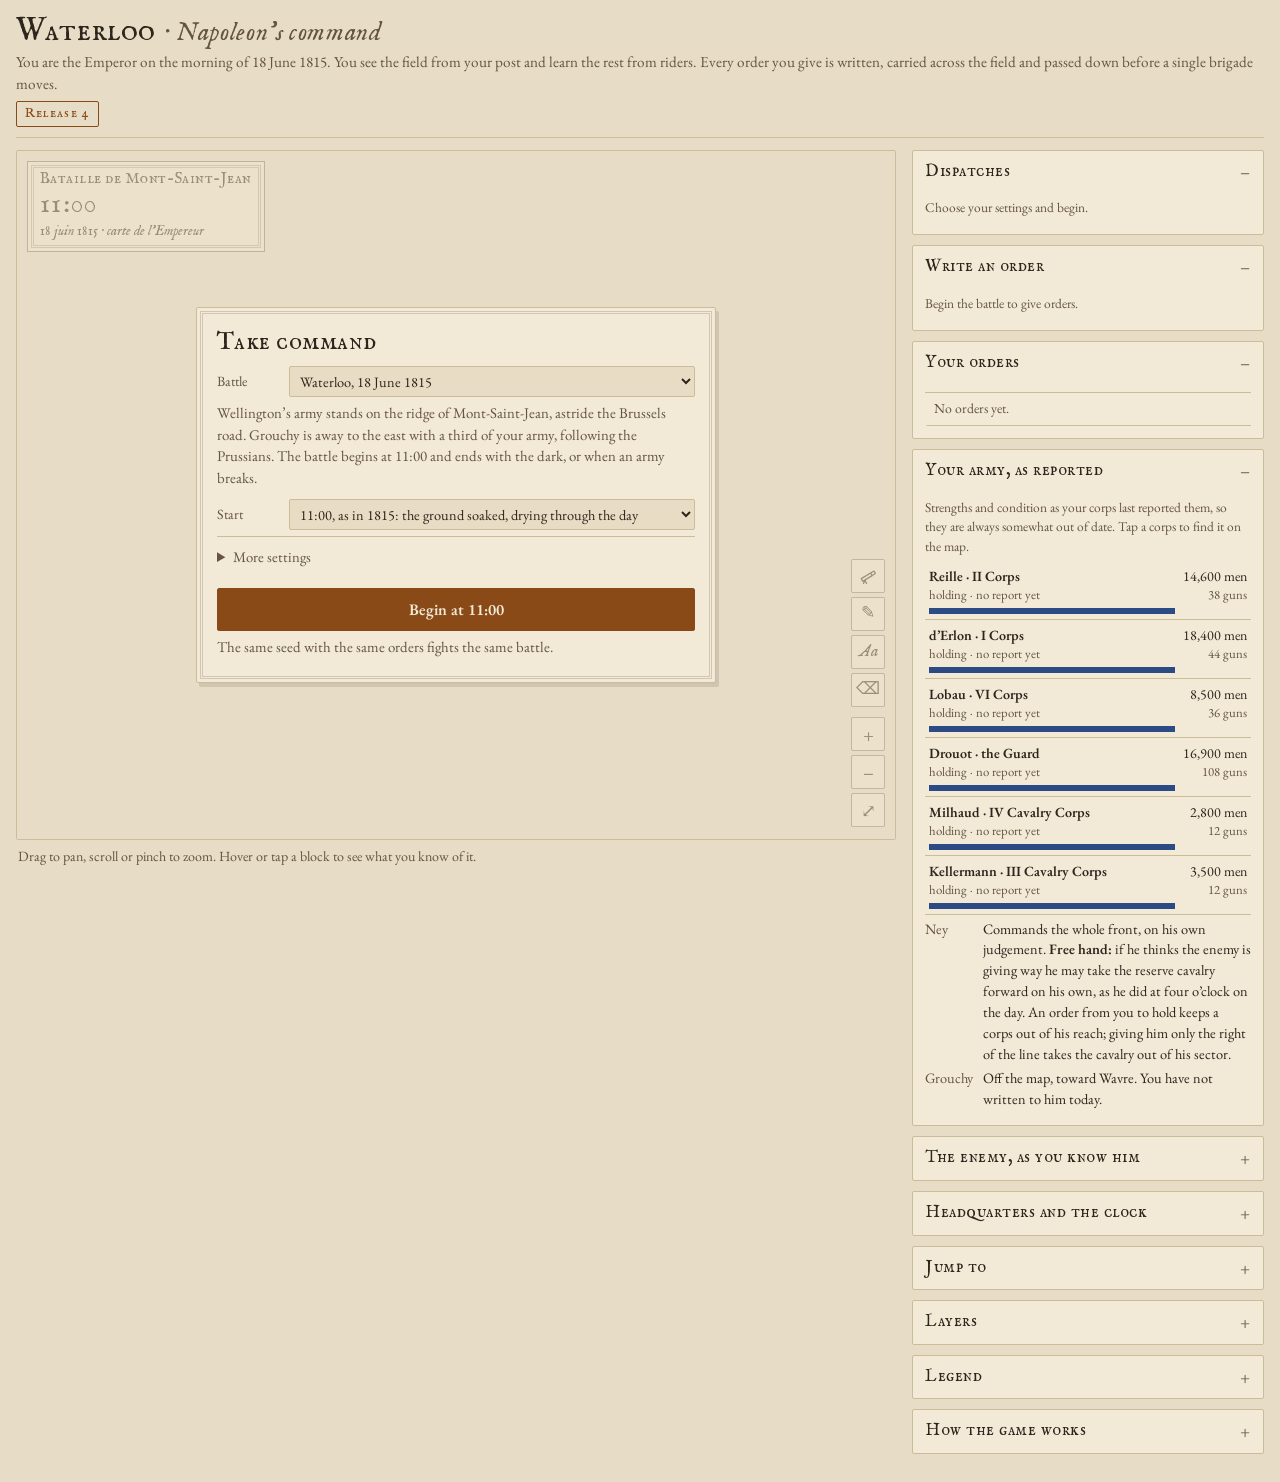
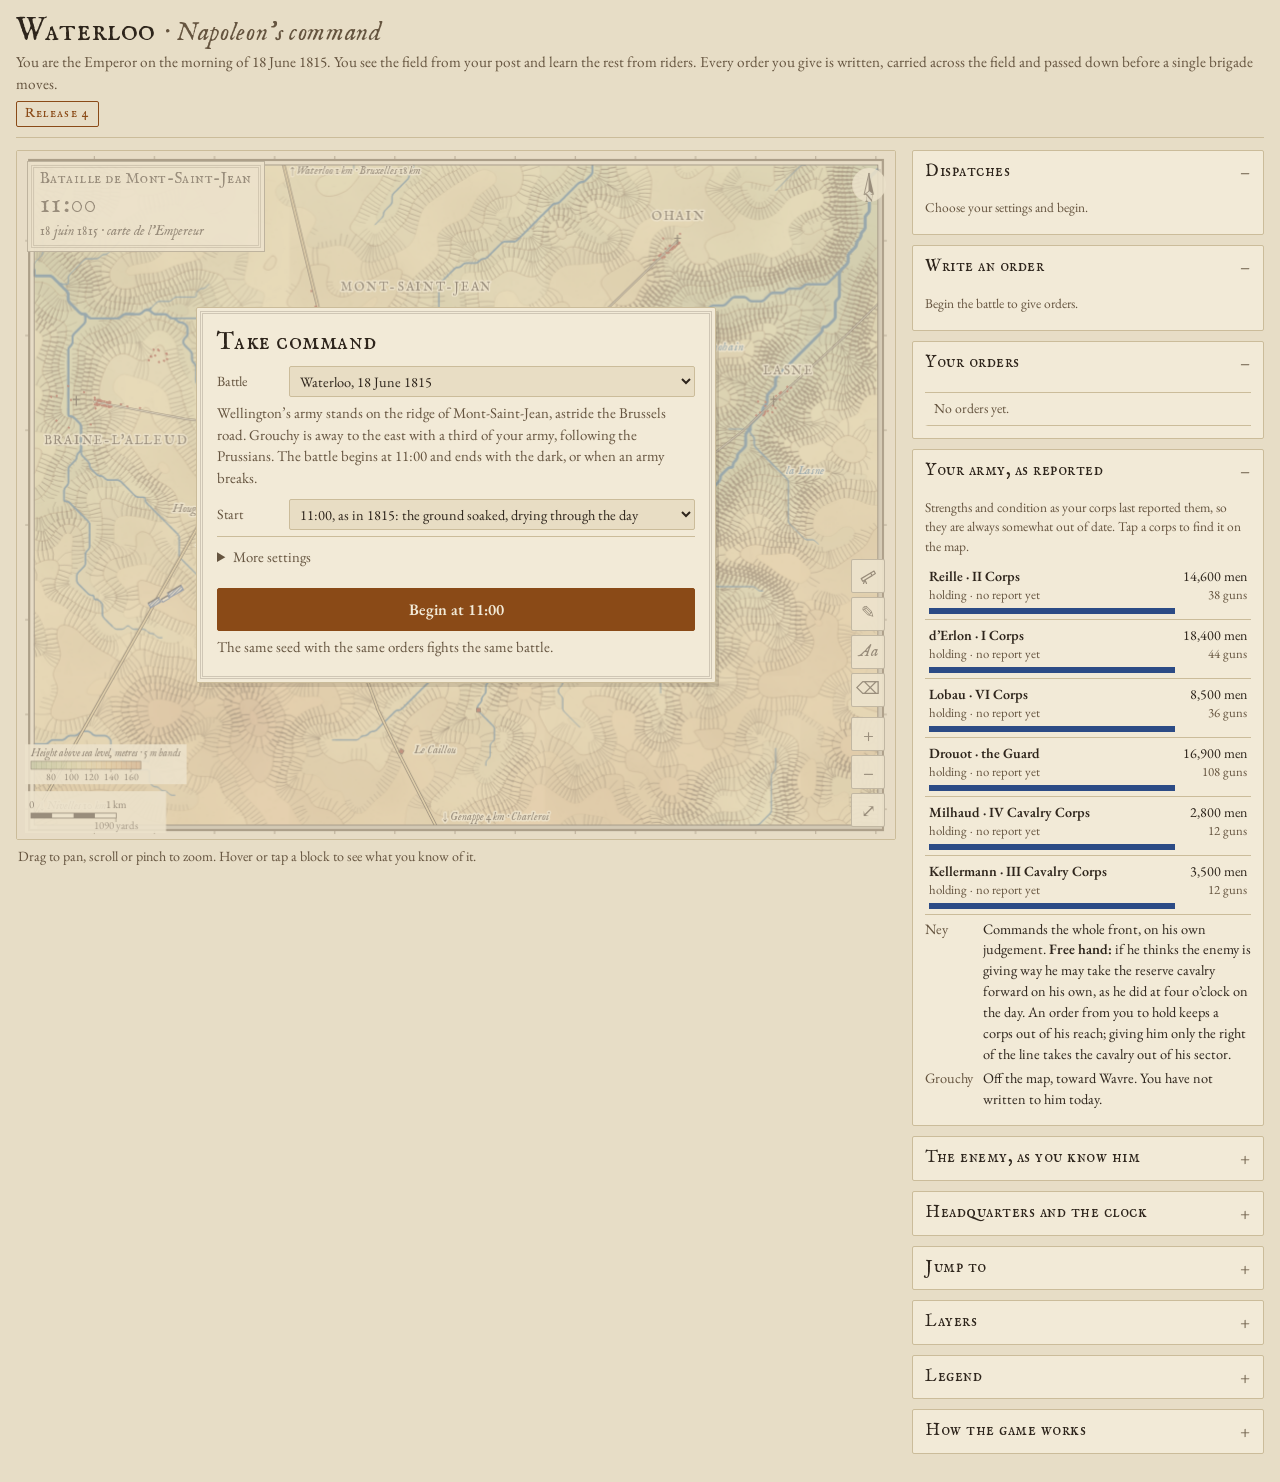
